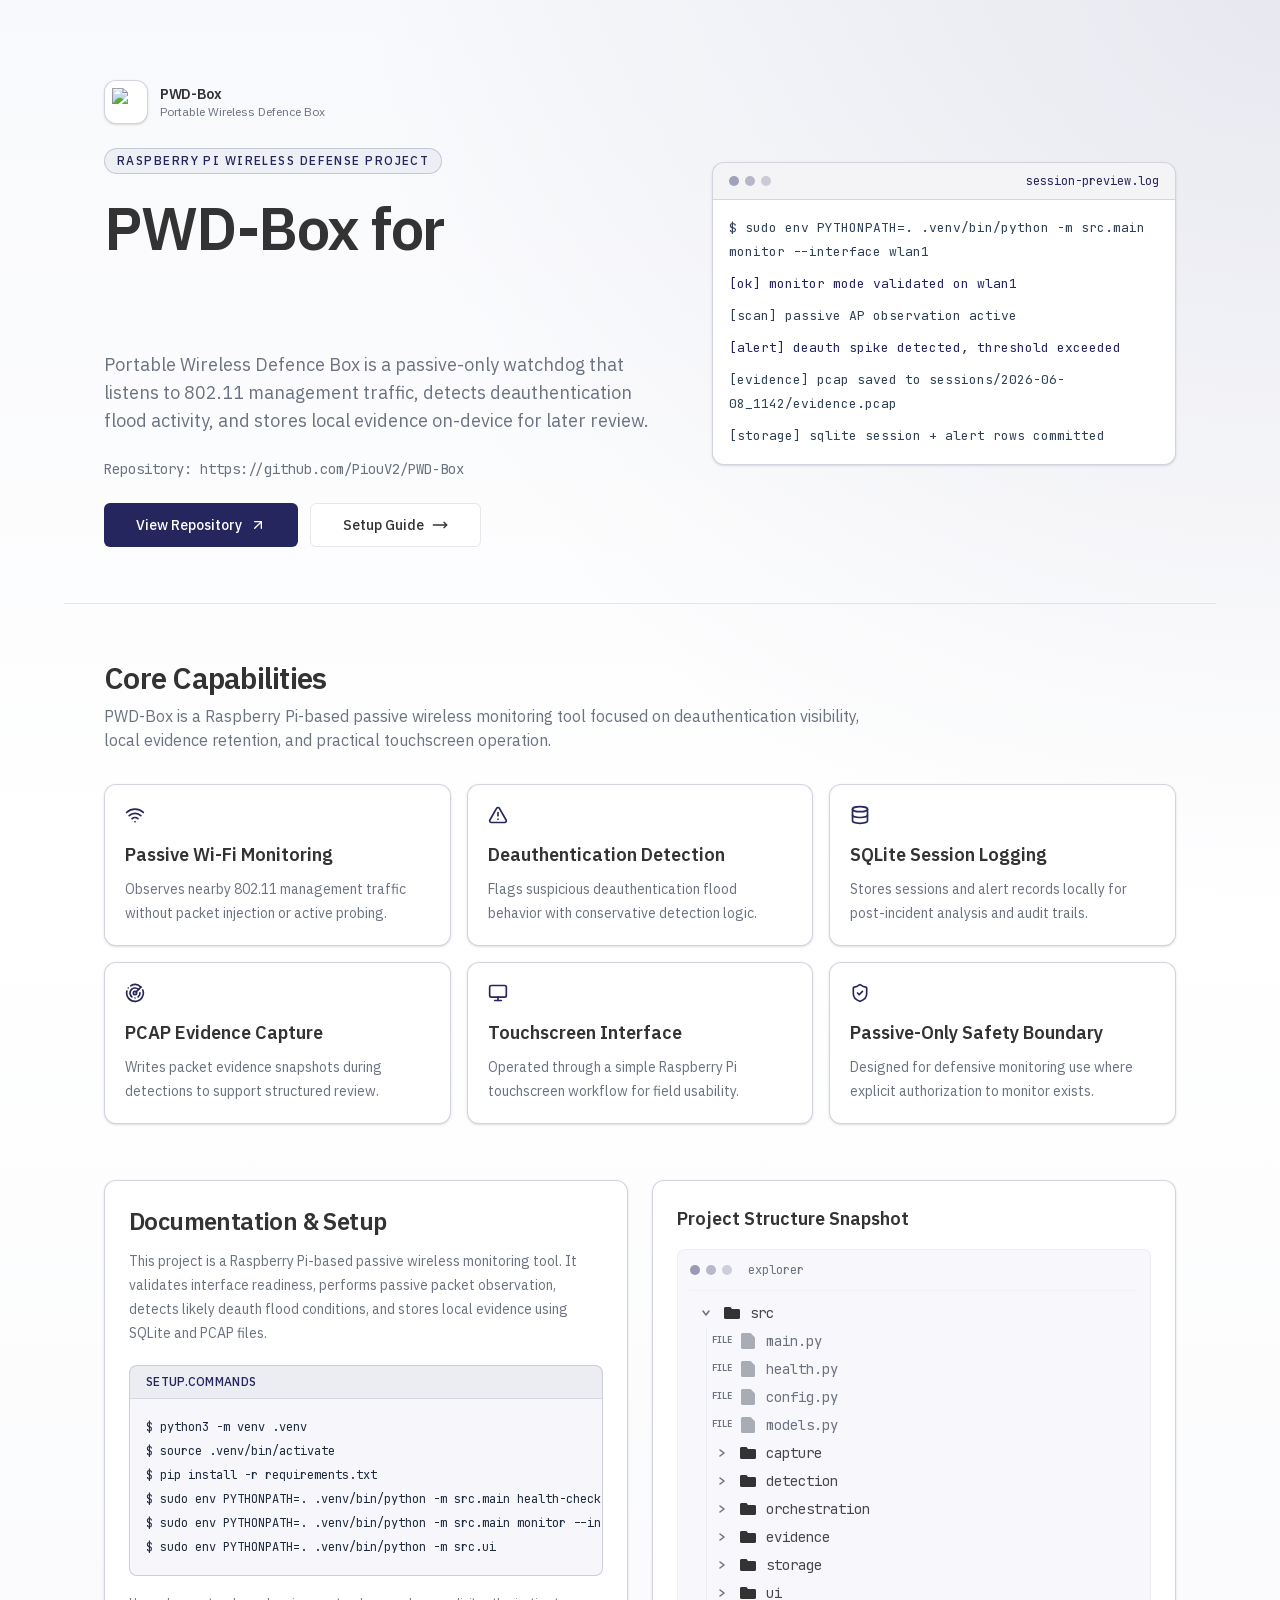
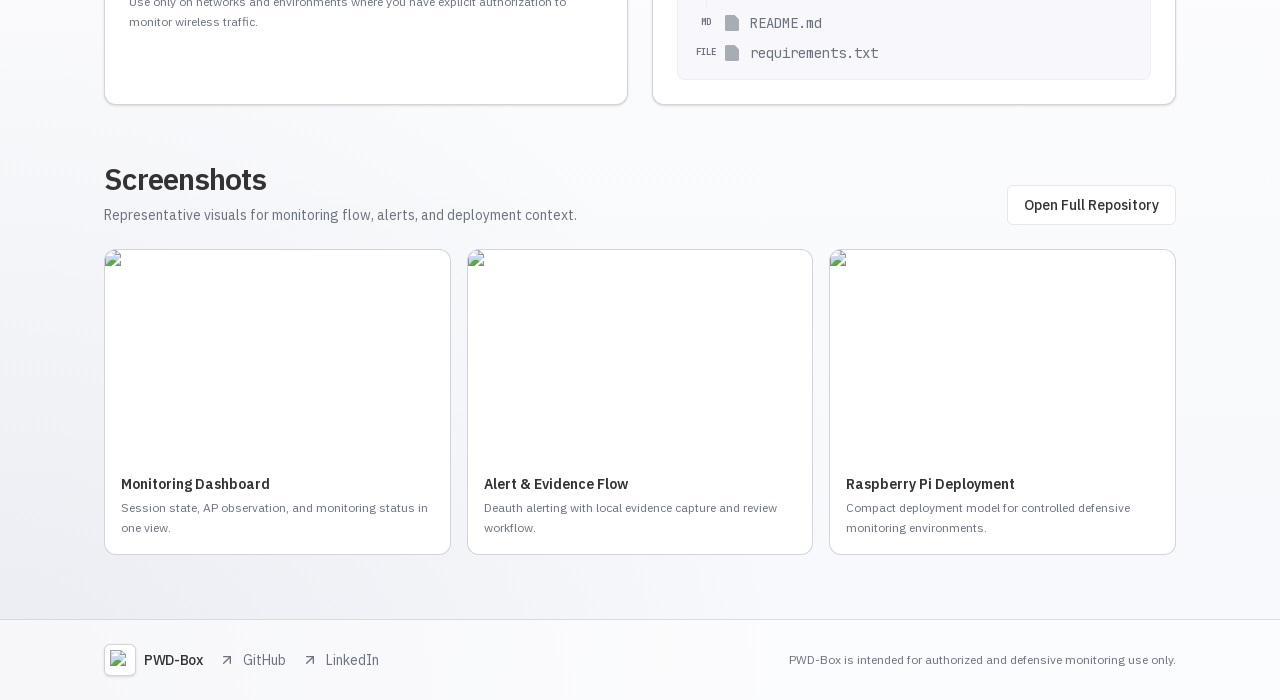
==== docs/index.html @ 075ee75e "Refactor code structure for improved readability and maintainability" ====
<!DOCTYPE html><html lang="en" class="ibm_plex_sans_51c13876-module__6sSfpW__variable jetbrains_mono_38865a85-module__uXxy6G__variable h-full antialiased"><head><meta charSet="utf-8"/><meta name="viewport" content="width=device-width, initial-scale=1"/><link rel="preload" href="./_next/static/media/03fc1b4a8d284b5e-s.p.0wiir8udbzjvx.woff2" as="font" crossorigin="" type="font/woff2"/><link rel="preload" href="./_next/static/media/70bc3e132a0a741e-s.p.3t6q91iet4nsy.woff2" as="font" crossorigin="" type="font/woff2"/><link rel="preload" as="image" href="../logo.png"/><link rel="stylesheet" href="./_next/static/chunks/18k0see__fd9i.css" data-precedence="next"/><link rel="preload" as="script" fetchPriority="low" href="./_next/static/chunks/1ku8sqddhqfcx.js"/><script src="./_next/static/chunks/321uxyaiiqhnz.js" async=""></script><script src="./_next/static/chunks/17ofzfylad34z.js" async=""></script><script src="./_next/static/chunks/turbopack-3axcmvhwvesy9.js" async=""></script><script src="./_next/static/chunks/40sayg2s1bjzi.js" async=""></script><script src="./_next/static/chunks/00ajj1e06o4d5.js" async=""></script><script src="./_next/static/chunks/21xs87twffvo-.js" async=""></script><meta name="next-size-adjust" content=""/><title>PWD-Box | Portable Wireless Defence Box</title><meta name="description" content="PWD-Box is a Raspberry Pi-based passive Wi-Fi monitoring project for deauthentication detection, local evidence capture, and defensive wireless visibility."/><link rel="shortcut icon" href="../logo.png"/><link rel="icon" href="../logo.png"/><link rel="apple-touch-icon" href="../logo.png"/><script src="./_next/static/chunks/0cz1d0mv5g_q7.js" noModule=""></script></head><body class="min-h-full flex flex-col"><div hidden=""><!--$--><!--/$--></div><div class="min-h-screen bg-app-gradient text-foreground"><main class="mx-auto max-w-6xl"><section class="w-full border-b border-primary/10 pb-14"><div class="mx-auto max-w-6xl px-6 pt-12 sm:px-8 lg:px-10 lg:pt-20"><div class="grid gap-10 lg:grid-cols-[1.1fr_0.9fr] lg:items-center"><div class="flex flex-col gap-6"><div class="flex items-center gap-3"><div class="flex h-11 w-11 items-center justify-center rounded-xl border border-primary/20 bg-white shadow-sm"><img alt="PWD-Box logo" width="28" height="28" decoding="async" data-nimg="1" style="color:transparent" src="../logo.png"/></div><div><p class="text-sm font-semibold tracking-tight text-foreground">PWD-Box</p><p class="text-xs text-muted-foreground">Portable Wireless Defence Box</p></div></div><p class="inline-flex w-fit rounded-full border border-primary/20 bg-primary/5 px-3 py-1 text-xs font-medium uppercase tracking-[0.12em] text-primary">Raspberry Pi Wireless Defense Project</p><h1 class="text-balance text-4xl font-semibold tracking-tight text-foreground md:text-6xl">PWD-Box for<span class="relative block h-[1.15em] overflow-hidden pt-1 text-primary"><span class="absolute inset-0" style="opacity:0;transform:translateY(100%)">passive<!-- --> monitoring</span><span class="absolute inset-0" style="opacity:0;transform:translateY(100%)">portable<!-- --> monitoring</span><span class="absolute inset-0" style="opacity:0;transform:translateY(100%)">evidence-led<!-- --> monitoring</span><span class="absolute inset-0" style="opacity:0;transform:translateY(100%)">touch-ready<!-- --> monitoring</span><span class="absolute inset-0" style="opacity:0;transform:translateY(100%)">defensive<!-- --> monitoring</span></span></h1><p class="max-w-2xl text-pretty text-base leading-7 text-muted-foreground md:text-lg">Portable Wireless Defence Box is a passive-only watchdog that listens to 802.11 management traffic, detects deauthentication flood activity, and stores local evidence on-device for later review.</p><p class="font-mono text-sm text-muted-foreground">Repository: <!-- -->https://github.com/PiouV2/PWD-Box</p><div class="flex flex-wrap gap-3"><a href="https://github.com/PiouV2/PWD-Box" target="_blank" rel="noreferrer noopener" class="inline-flex items-center justify-center whitespace-nowrap text-sm font-medium ring-offset-background transition-colors focus-visible:outline-none focus-visible:ring-2 focus-visible:ring-ring focus-visible:ring-offset-2 disabled:pointer-events-none disabled:opacity-50 bg-primary text-primary-foreground hover:bg-primary/90 h-11 rounded-md px-8 gap-2">View Repository <svg xmlns="http://www.w3.org/2000/svg" width="24" height="24" viewBox="0 0 24 24" fill="none" stroke="currentColor" stroke-width="2" stroke-linecap="round" stroke-linejoin="round" class="lucide lucide-arrow-up-right h-4 w-4" aria-hidden="true"><path d="M7 7h10v10"></path><path d="M7 17 17 7"></path></svg></a><a href="#docs-setup" class="inline-flex items-center justify-center whitespace-nowrap text-sm font-medium ring-offset-background transition-colors focus-visible:outline-none focus-visible:ring-2 focus-visible:ring-ring focus-visible:ring-offset-2 disabled:pointer-events-none disabled:opacity-50 border border-input bg-background hover:bg-accent hover:text-accent-foreground h-11 rounded-md px-8 gap-2">Setup Guide <svg xmlns="http://www.w3.org/2000/svg" width="24" height="24" viewBox="0 0 24 24" fill="none" stroke="currentColor" stroke-width="2" stroke-linecap="round" stroke-linejoin="round" class="lucide lucide-move-right h-4 w-4" aria-hidden="true"><path d="M18 8L22 12L18 16"></path><path d="M2 12H22"></path></svg></a></div></div><div class="overflow-hidden rounded-xl border border-primary/20 bg-card shadow-sm"><div class="flex items-center justify-between border-b border-primary/15 bg-primary/5 px-4 py-2.5"><div class="flex gap-1.5"><span class="h-2.5 w-2.5 rounded-full bg-primary/40"></span><span class="h-2.5 w-2.5 rounded-full bg-primary/30"></span><span class="h-2.5 w-2.5 rounded-full bg-primary/20"></span></div><p class="font-mono text-xs text-primary">session-preview.log</p></div><div class="space-y-2 p-4 font-mono text-[13px] leading-6 text-slate-700"><p>$ sudo env PYTHONPATH=. .venv/bin/python -m src.main monitor --interface wlan1</p><p class="text-primary">[ok] monitor mode validated on wlan1</p><p>[scan] passive AP observation active</p><p class="text-primary">[alert] deauth spike detected, threshold exceeded</p><p>[evidence] pcap saved to sessions/2026-06-08_1142/evidence.pcap</p><p>[storage] sqlite session + alert rows committed</p></div></div></div></div></section><section class="px-6 py-14 sm:px-8 lg:px-10"><div class="mb-8"><h2 class="text-2xl font-semibold tracking-tight md:text-3xl">Core Capabilities</h2><p class="mt-2 max-w-3xl text-muted-foreground">PWD-Box is a Raspberry Pi-based passive wireless monitoring tool focused on deauthentication visibility, local evidence retention, and practical touchscreen operation.</p></div><div class="grid gap-4 sm:grid-cols-2 lg:grid-cols-3"><article class="group rounded-xl border border-primary/20 bg-card p-5 shadow-sm transition-all hover:-translate-y-0.5 hover:border-primary/35"><svg xmlns="http://www.w3.org/2000/svg" width="24" height="24" viewBox="0 0 24 24" fill="none" stroke="currentColor" stroke-width="2" stroke-linecap="round" stroke-linejoin="round" class="lucide lucide-wifi h-5 w-5 text-primary" aria-hidden="true"><path d="M12 20h.01"></path><path d="M2 8.82a15 15 0 0 1 20 0"></path><path d="M5 12.859a10 10 0 0 1 14 0"></path><path d="M8.5 16.429a5 5 0 0 1 7 0"></path></svg><h3 class="mt-4 text-lg font-semibold text-card-foreground">Passive Wi-Fi Monitoring</h3><p class="mt-2 text-sm leading-6 text-muted-foreground">Observes nearby 802.11 management traffic without packet injection or active probing.</p></article><article class="group rounded-xl border border-primary/20 bg-card p-5 shadow-sm transition-all hover:-translate-y-0.5 hover:border-primary/35"><svg xmlns="http://www.w3.org/2000/svg" width="24" height="24" viewBox="0 0 24 24" fill="none" stroke="currentColor" stroke-width="2" stroke-linecap="round" stroke-linejoin="round" class="lucide lucide-triangle-alert h-5 w-5 text-primary" aria-hidden="true"><path d="m21.73 18-8-14a2 2 0 0 0-3.48 0l-8 14A2 2 0 0 0 4 21h16a2 2 0 0 0 1.73-3"></path><path d="M12 9v4"></path><path d="M12 17h.01"></path></svg><h3 class="mt-4 text-lg font-semibold text-card-foreground">Deauthentication Detection</h3><p class="mt-2 text-sm leading-6 text-muted-foreground">Flags suspicious deauthentication flood behavior with conservative detection logic.</p></article><article class="group rounded-xl border border-primary/20 bg-card p-5 shadow-sm transition-all hover:-translate-y-0.5 hover:border-primary/35"><svg xmlns="http://www.w3.org/2000/svg" width="24" height="24" viewBox="0 0 24 24" fill="none" stroke="currentColor" stroke-width="2" stroke-linecap="round" stroke-linejoin="round" class="lucide lucide-database h-5 w-5 text-primary" aria-hidden="true"><ellipse cx="12" cy="5" rx="9" ry="3"></ellipse><path d="M3 5V19A9 3 0 0 0 21 19V5"></path><path d="M3 12A9 3 0 0 0 21 12"></path></svg><h3 class="mt-4 text-lg font-semibold text-card-foreground">SQLite Session Logging</h3><p class="mt-2 text-sm leading-6 text-muted-foreground">Stores sessions and alert records locally for post-incident analysis and audit trails.</p></article><article class="group rounded-xl border border-primary/20 bg-card p-5 shadow-sm transition-all hover:-translate-y-0.5 hover:border-primary/35"><svg xmlns="http://www.w3.org/2000/svg" width="24" height="24" viewBox="0 0 24 24" fill="none" stroke="currentColor" stroke-width="2" stroke-linecap="round" stroke-linejoin="round" class="lucide lucide-radar h-5 w-5 text-primary" aria-hidden="true"><path d="M19.07 4.93A10 10 0 0 0 6.99 3.34"></path><path d="M4 6h.01"></path><path d="M2.29 9.62A10 10 0 1 0 21.31 8.35"></path><path d="M16.24 7.76A6 6 0 1 0 8.23 16.67"></path><path d="M12 18h.01"></path><path d="M17.99 11.66A6 6 0 0 1 15.77 16.67"></path><circle cx="12" cy="12" r="2"></circle><path d="m13.41 10.59 5.66-5.66"></path></svg><h3 class="mt-4 text-lg font-semibold text-card-foreground">PCAP Evidence Capture</h3><p class="mt-2 text-sm leading-6 text-muted-foreground">Writes packet evidence snapshots during detections to support structured review.</p></article><article class="group rounded-xl border border-primary/20 bg-card p-5 shadow-sm transition-all hover:-translate-y-0.5 hover:border-primary/35"><svg xmlns="http://www.w3.org/2000/svg" width="24" height="24" viewBox="0 0 24 24" fill="none" stroke="currentColor" stroke-width="2" stroke-linecap="round" stroke-linejoin="round" class="lucide lucide-monitor h-5 w-5 text-primary" aria-hidden="true"><rect width="20" height="14" x="2" y="3" rx="2"></rect><line x1="8" x2="16" y1="21" y2="21"></line><line x1="12" x2="12" y1="17" y2="21"></line></svg><h3 class="mt-4 text-lg font-semibold text-card-foreground">Touchscreen Interface</h3><p class="mt-2 text-sm leading-6 text-muted-foreground">Operated through a simple Raspberry Pi touchscreen workflow for field usability.</p></article><article class="group rounded-xl border border-primary/20 bg-card p-5 shadow-sm transition-all hover:-translate-y-0.5 hover:border-primary/35"><svg xmlns="http://www.w3.org/2000/svg" width="24" height="24" viewBox="0 0 24 24" fill="none" stroke="currentColor" stroke-width="2" stroke-linecap="round" stroke-linejoin="round" class="lucide lucide-shield-check h-5 w-5 text-primary" aria-hidden="true"><path d="M20 13c0 5-3.5 7.5-7.66 8.95a1 1 0 0 1-.67-.01C7.5 20.5 4 18 4 13V6a1 1 0 0 1 1-1c2 0 4.5-1.2 6.24-2.72a1.17 1.17 0 0 1 1.52 0C14.51 3.81 17 5 19 5a1 1 0 0 1 1 1z"></path><path d="m9 12 2 2 4-4"></path></svg><h3 class="mt-4 text-lg font-semibold text-card-foreground">Passive-Only Safety Boundary</h3><p class="mt-2 text-sm leading-6 text-muted-foreground">Designed for defensive monitoring use where explicit authorization to monitor exists.</p></article></div></section><section id="docs-setup" class="grid gap-6 px-6 pb-14 sm:px-8 lg:grid-cols-2 lg:px-10"><div class="rounded-xl border border-primary/20 bg-card p-6 shadow-sm"><h2 class="text-2xl font-semibold tracking-tight">Documentation &amp; Setup</h2><p class="mt-3 text-sm leading-6 text-muted-foreground">This project is a Raspberry Pi-based passive wireless monitoring tool. It validates interface readiness, performs passive packet observation, detects likely deauth flood conditions, and stores local evidence using SQLite and PCAP files.</p><div class="mt-5 overflow-hidden rounded-lg border border-primary/20 bg-[#f6f6fb]"><div class="border-b border-primary/10 bg-primary/5 px-4 py-2 text-xs font-medium uppercase tracking-wide text-primary">setup.commands</div><pre class="overflow-x-auto p-4 text-xs leading-6 text-slate-800"><code class="block font-mono">$ <!-- -->python3 -m venv .venv</code><code class="block font-mono">$ <!-- -->source .venv/bin/activate</code><code class="block font-mono">$ <!-- -->pip install -r requirements.txt</code><code class="block font-mono">$ <!-- -->sudo env PYTHONPATH=. .venv/bin/python -m src.main health-check --interface wlan1</code><code class="block font-mono">$ <!-- -->sudo env PYTHONPATH=. .venv/bin/python -m src.main monitor --interface wlan1</code><code class="block font-mono">$ <!-- -->sudo env PYTHONPATH=. .venv/bin/python -m src.ui</code></pre></div><p class="mt-4 text-xs leading-5 text-muted-foreground">Use only on networks and environments where you have explicit authorization to monitor wireless traffic.</p></div><div class="rounded-xl border border-primary/20 bg-card p-6 shadow-sm"><h3 class="mb-4 text-lg font-semibold">Project Structure Snapshot</h3><div class="rounded-lg border border-border/50 bg-file-tree-bg p-3 font-mono"><div class="mb-2 flex items-center gap-2 border-b border-border/40 pb-3"><div class="flex gap-1.5"><div class="h-2.5 w-2.5 rounded-full bg-primary/45"></div><div class="h-2.5 w-2.5 rounded-full bg-primary/30"></div><div class="h-2.5 w-2.5 rounded-full bg-primary/20"></div></div><span class="ml-2 text-xs text-muted-foreground">explorer</span></div><div class="space-y-0.5"><div class="select-none"><div class="group relative flex cursor-pointer items-center gap-2 rounded-md px-2 py-1 transition-all duration-200 ease-out" style="padding-left:8px"><div class="flex h-4 w-4 items-center justify-center transition-transform duration-200 ease-out rotate-90"><svg width="6" height="8" viewBox="0 0 6 8" fill="none" class="transition-colors duration-200 text-muted-foreground"><path d="M1 1L5 4L1 7" stroke="currentColor" stroke-width="1.5" stroke-linecap="round" stroke-linejoin="round"></path></svg></div><div class="flex h-5 w-5 items-center justify-center rounded transition-all duration-200 text-folder-icon/80"><svg width="16" height="14" viewBox="0 0 16 14" fill="currentColor"><path d="M1.5 1C0.671573 1 0 1.67157 0 2.5V11.5C0 12.3284 0.671573 13 1.5 13H14.5C15.3284 13 16 12.3284 16 11.5V4.5C16 3.67157 15.3284 3 14.5 3H8L6.5 1H1.5Z"></path></svg></div><span class="font-mono text-sm transition-colors duration-200 text-foreground/90">src</span><div class="absolute right-2 h-1.5 w-1.5 rounded-full bg-primary transition-all duration-200 scale-0 opacity-0"></div></div><div class="overflow-hidden transition-all duration-300 ease-out opacity-100" style="max-height:1000px"><div class="select-none"><div class="group relative flex cursor-pointer items-center gap-2 rounded-md px-2 py-1 transition-all duration-200 ease-out" style="padding-left:24px"><div class="absolute bottom-0 top-0 flex" style="left:16px"><div class="w-px transition-colors duration-200 bg-border/60"></div></div><div class="flex h-4 w-4 items-center justify-center transition-transform duration-200 ease-out"><span class="text-[9px] font-bold tracking-wide text-muted-foreground">FILE</span></div><div class="flex h-5 w-5 items-center justify-center rounded transition-all duration-200 text-muted-foreground opacity-70"><svg width="14" height="16" viewBox="0 0 14 16" fill="currentColor" opacity="0.8"><path d="M1.5 0C0.671573 0 0 0.671573 0 1.5V14.5C0 15.3284 0.671573 16 1.5 16H12.5C13.3284 16 14 15.3284 14 14.5V4.5L9.5 0H1.5Z"></path><path d="M9 0V4.5H14" fill="currentColor" fill-opacity="0.5"></path></svg></div><span class="font-mono text-sm transition-colors duration-200 text-muted-foreground">main.py</span><div class="absolute right-2 h-1.5 w-1.5 rounded-full bg-primary transition-all duration-200 scale-0 opacity-0"></div></div></div><div class="select-none"><div class="group relative flex cursor-pointer items-center gap-2 rounded-md px-2 py-1 transition-all duration-200 ease-out" style="padding-left:24px"><div class="absolute bottom-0 top-0 flex" style="left:16px"><div class="w-px transition-colors duration-200 bg-border/60"></div></div><div class="flex h-4 w-4 items-center justify-center transition-transform duration-200 ease-out"><span class="text-[9px] font-bold tracking-wide text-muted-foreground">FILE</span></div><div class="flex h-5 w-5 items-center justify-center rounded transition-all duration-200 text-muted-foreground opacity-70"><svg width="14" height="16" viewBox="0 0 14 16" fill="currentColor" opacity="0.8"><path d="M1.5 0C0.671573 0 0 0.671573 0 1.5V14.5C0 15.3284 0.671573 16 1.5 16H12.5C13.3284 16 14 15.3284 14 14.5V4.5L9.5 0H1.5Z"></path><path d="M9 0V4.5H14" fill="currentColor" fill-opacity="0.5"></path></svg></div><span class="font-mono text-sm transition-colors duration-200 text-muted-foreground">health.py</span><div class="absolute right-2 h-1.5 w-1.5 rounded-full bg-primary transition-all duration-200 scale-0 opacity-0"></div></div></div><div class="select-none"><div class="group relative flex cursor-pointer items-center gap-2 rounded-md px-2 py-1 transition-all duration-200 ease-out" style="padding-left:24px"><div class="absolute bottom-0 top-0 flex" style="left:16px"><div class="w-px transition-colors duration-200 bg-border/60"></div></div><div class="flex h-4 w-4 items-center justify-center transition-transform duration-200 ease-out"><span class="text-[9px] font-bold tracking-wide text-muted-foreground">FILE</span></div><div class="flex h-5 w-5 items-center justify-center rounded transition-all duration-200 text-muted-foreground opacity-70"><svg width="14" height="16" viewBox="0 0 14 16" fill="currentColor" opacity="0.8"><path d="M1.5 0C0.671573 0 0 0.671573 0 1.5V14.5C0 15.3284 0.671573 16 1.5 16H12.5C13.3284 16 14 15.3284 14 14.5V4.5L9.5 0H1.5Z"></path><path d="M9 0V4.5H14" fill="currentColor" fill-opacity="0.5"></path></svg></div><span class="font-mono text-sm transition-colors duration-200 text-muted-foreground">config.py</span><div class="absolute right-2 h-1.5 w-1.5 rounded-full bg-primary transition-all duration-200 scale-0 opacity-0"></div></div></div><div class="select-none"><div class="group relative flex cursor-pointer items-center gap-2 rounded-md px-2 py-1 transition-all duration-200 ease-out" style="padding-left:24px"><div class="absolute bottom-0 top-0 flex" style="left:16px"><div class="w-px transition-colors duration-200 bg-border/60"></div></div><div class="flex h-4 w-4 items-center justify-center transition-transform duration-200 ease-out"><span class="text-[9px] font-bold tracking-wide text-muted-foreground">FILE</span></div><div class="flex h-5 w-5 items-center justify-center rounded transition-all duration-200 text-muted-foreground opacity-70"><svg width="14" height="16" viewBox="0 0 14 16" fill="currentColor" opacity="0.8"><path d="M1.5 0C0.671573 0 0 0.671573 0 1.5V14.5C0 15.3284 0.671573 16 1.5 16H12.5C13.3284 16 14 15.3284 14 14.5V4.5L9.5 0H1.5Z"></path><path d="M9 0V4.5H14" fill="currentColor" fill-opacity="0.5"></path></svg></div><span class="font-mono text-sm transition-colors duration-200 text-muted-foreground">models.py</span><div class="absolute right-2 h-1.5 w-1.5 rounded-full bg-primary transition-all duration-200 scale-0 opacity-0"></div></div></div><div class="select-none"><div class="group relative flex cursor-pointer items-center gap-2 rounded-md px-2 py-1 transition-all duration-200 ease-out" style="padding-left:24px"><div class="absolute bottom-0 top-0 flex" style="left:16px"><div class="w-px transition-colors duration-200 bg-border/60"></div></div><div class="flex h-4 w-4 items-center justify-center transition-transform duration-200 ease-out"><svg width="6" height="8" viewBox="0 0 6 8" fill="none" class="transition-colors duration-200 text-muted-foreground"><path d="M1 1L5 4L1 7" stroke="currentColor" stroke-width="1.5" stroke-linecap="round" stroke-linejoin="round"></path></svg></div><div class="flex h-5 w-5 items-center justify-center rounded transition-all duration-200 text-folder-icon/80"><svg width="16" height="14" viewBox="0 0 16 14" fill="currentColor"><path d="M1.5 1C0.671573 1 0 1.67157 0 2.5V11.5C0 12.3284 0.671573 13 1.5 13H14.5C15.3284 13 16 12.3284 16 11.5V4.5C16 3.67157 15.3284 3 14.5 3H8L6.5 1H1.5Z"></path></svg></div><span class="font-mono text-sm transition-colors duration-200 text-foreground/90">capture</span><div class="absolute right-2 h-1.5 w-1.5 rounded-full bg-primary transition-all duration-200 scale-0 opacity-0"></div></div><div class="overflow-hidden transition-all duration-300 ease-out h-0 opacity-0" style="max-height:0px"><div class="select-none"><div class="group relative flex cursor-pointer items-center gap-2 rounded-md px-2 py-1 transition-all duration-200 ease-out" style="padding-left:40px"><div class="absolute bottom-0 top-0 flex" style="left:32px"><div class="w-px transition-colors duration-200 bg-border/60"></div></div><div class="flex h-4 w-4 items-center justify-center transition-transform duration-200 ease-out"><span class="text-[9px] font-bold tracking-wide text-muted-foreground">FILE</span></div><div class="flex h-5 w-5 items-center justify-center rounded transition-all duration-200 text-muted-foreground opacity-70"><svg width="14" height="16" viewBox="0 0 14 16" fill="currentColor" opacity="0.8"><path d="M1.5 0C0.671573 0 0 0.671573 0 1.5V14.5C0 15.3284 0.671573 16 1.5 16H12.5C13.3284 16 14 15.3284 14 14.5V4.5L9.5 0H1.5Z"></path><path d="M9 0V4.5H14" fill="currentColor" fill-opacity="0.5"></path></svg></div><span class="font-mono text-sm transition-colors duration-200 text-muted-foreground">wifi_sniffer.py</span><div class="absolute right-2 h-1.5 w-1.5 rounded-full bg-primary transition-all duration-200 scale-0 opacity-0"></div></div></div><div class="select-none"><div class="group relative flex cursor-pointer items-center gap-2 rounded-md px-2 py-1 transition-all duration-200 ease-out" style="padding-left:40px"><div class="absolute bottom-0 top-0 flex" style="left:32px"><div class="w-px transition-colors duration-200 bg-border/60"></div></div><div class="flex h-4 w-4 items-center justify-center transition-transform duration-200 ease-out"><span class="text-[9px] font-bold tracking-wide text-muted-foreground">FILE</span></div><div class="flex h-5 w-5 items-center justify-center rounded transition-all duration-200 text-muted-foreground opacity-70"><svg width="14" height="16" viewBox="0 0 14 16" fill="currentColor" opacity="0.8"><path d="M1.5 0C0.671573 0 0 0.671573 0 1.5V14.5C0 15.3284 0.671573 16 1.5 16H12.5C13.3284 16 14 15.3284 14 14.5V4.5L9.5 0H1.5Z"></path><path d="M9 0V4.5H14" fill="currentColor" fill-opacity="0.5"></path></svg></div><span class="font-mono text-sm transition-colors duration-200 text-muted-foreground">packet_parser.py</span><div class="absolute right-2 h-1.5 w-1.5 rounded-full bg-primary transition-all duration-200 scale-0 opacity-0"></div></div></div></div></div><div class="select-none"><div class="group relative flex cursor-pointer items-center gap-2 rounded-md px-2 py-1 transition-all duration-200 ease-out" style="padding-left:24px"><div class="absolute bottom-0 top-0 flex" style="left:16px"><div class="w-px transition-colors duration-200 bg-border/60"></div></div><div class="flex h-4 w-4 items-center justify-center transition-transform duration-200 ease-out"><svg width="6" height="8" viewBox="0 0 6 8" fill="none" class="transition-colors duration-200 text-muted-foreground"><path d="M1 1L5 4L1 7" stroke="currentColor" stroke-width="1.5" stroke-linecap="round" stroke-linejoin="round"></path></svg></div><div class="flex h-5 w-5 items-center justify-center rounded transition-all duration-200 text-folder-icon/80"><svg width="16" height="14" viewBox="0 0 16 14" fill="currentColor"><path d="M1.5 1C0.671573 1 0 1.67157 0 2.5V11.5C0 12.3284 0.671573 13 1.5 13H14.5C15.3284 13 16 12.3284 16 11.5V4.5C16 3.67157 15.3284 3 14.5 3H8L6.5 1H1.5Z"></path></svg></div><span class="font-mono text-sm transition-colors duration-200 text-foreground/90">detection</span><div class="absolute right-2 h-1.5 w-1.5 rounded-full bg-primary transition-all duration-200 scale-0 opacity-0"></div></div><div class="overflow-hidden transition-all duration-300 ease-out h-0 opacity-0" style="max-height:0px"><div class="select-none"><div class="group relative flex cursor-pointer items-center gap-2 rounded-md px-2 py-1 transition-all duration-200 ease-out" style="padding-left:40px"><div class="absolute bottom-0 top-0 flex" style="left:32px"><div class="w-px transition-colors duration-200 bg-border/60"></div></div><div class="flex h-4 w-4 items-center justify-center transition-transform duration-200 ease-out"><span class="text-[9px] font-bold tracking-wide text-muted-foreground">FILE</span></div><div class="flex h-5 w-5 items-center justify-center rounded transition-all duration-200 text-muted-foreground opacity-70"><svg width="14" height="16" viewBox="0 0 14 16" fill="currentColor" opacity="0.8"><path d="M1.5 0C0.671573 0 0 0.671573 0 1.5V14.5C0 15.3284 0.671573 16 1.5 16H12.5C13.3284 16 14 15.3284 14 14.5V4.5L9.5 0H1.5Z"></path><path d="M9 0V4.5H14" fill="currentColor" fill-opacity="0.5"></path></svg></div><span class="font-mono text-sm transition-colors duration-200 text-muted-foreground">deauth_detector.py</span><div class="absolute right-2 h-1.5 w-1.5 rounded-full bg-primary transition-all duration-200 scale-0 opacity-0"></div></div></div></div></div><div class="select-none"><div class="group relative flex cursor-pointer items-center gap-2 rounded-md px-2 py-1 transition-all duration-200 ease-out" style="padding-left:24px"><div class="absolute bottom-0 top-0 flex" style="left:16px"><div class="w-px transition-colors duration-200 bg-border/60"></div></div><div class="flex h-4 w-4 items-center justify-center transition-transform duration-200 ease-out"><svg width="6" height="8" viewBox="0 0 6 8" fill="none" class="transition-colors duration-200 text-muted-foreground"><path d="M1 1L5 4L1 7" stroke="currentColor" stroke-width="1.5" stroke-linecap="round" stroke-linejoin="round"></path></svg></div><div class="flex h-5 w-5 items-center justify-center rounded transition-all duration-200 text-folder-icon/80"><svg width="16" height="14" viewBox="0 0 16 14" fill="currentColor"><path d="M1.5 1C0.671573 1 0 1.67157 0 2.5V11.5C0 12.3284 0.671573 13 1.5 13H14.5C15.3284 13 16 12.3284 16 11.5V4.5C16 3.67157 15.3284 3 14.5 3H8L6.5 1H1.5Z"></path></svg></div><span class="font-mono text-sm transition-colors duration-200 text-foreground/90">orchestration</span><div class="absolute right-2 h-1.5 w-1.5 rounded-full bg-primary transition-all duration-200 scale-0 opacity-0"></div></div><div class="overflow-hidden transition-all duration-300 ease-out h-0 opacity-0" style="max-height:0px"><div class="select-none"><div class="group relative flex cursor-pointer items-center gap-2 rounded-md px-2 py-1 transition-all duration-200 ease-out" style="padding-left:40px"><div class="absolute bottom-0 top-0 flex" style="left:32px"><div class="w-px transition-colors duration-200 bg-border/60"></div></div><div class="flex h-4 w-4 items-center justify-center transition-transform duration-200 ease-out"><span class="text-[9px] font-bold tracking-wide text-muted-foreground">FILE</span></div><div class="flex h-5 w-5 items-center justify-center rounded transition-all duration-200 text-muted-foreground opacity-70"><svg width="14" height="16" viewBox="0 0 14 16" fill="currentColor" opacity="0.8"><path d="M1.5 0C0.671573 0 0 0.671573 0 1.5V14.5C0 15.3284 0.671573 16 1.5 16H12.5C13.3284 16 14 15.3284 14 14.5V4.5L9.5 0H1.5Z"></path><path d="M9 0V4.5H14" fill="currentColor" fill-opacity="0.5"></path></svg></div><span class="font-mono text-sm transition-colors duration-200 text-muted-foreground">session_manager.py</span><div class="absolute right-2 h-1.5 w-1.5 rounded-full bg-primary transition-all duration-200 scale-0 opacity-0"></div></div></div></div></div><div class="select-none"><div class="group relative flex cursor-pointer items-center gap-2 rounded-md px-2 py-1 transition-all duration-200 ease-out" style="padding-left:24px"><div class="absolute bottom-0 top-0 flex" style="left:16px"><div class="w-px transition-colors duration-200 bg-border/60"></div></div><div class="flex h-4 w-4 items-center justify-center transition-transform duration-200 ease-out"><svg width="6" height="8" viewBox="0 0 6 8" fill="none" class="transition-colors duration-200 text-muted-foreground"><path d="M1 1L5 4L1 7" stroke="currentColor" stroke-width="1.5" stroke-linecap="round" stroke-linejoin="round"></path></svg></div><div class="flex h-5 w-5 items-center justify-center rounded transition-all duration-200 text-folder-icon/80"><svg width="16" height="14" viewBox="0 0 16 14" fill="currentColor"><path d="M1.5 1C0.671573 1 0 1.67157 0 2.5V11.5C0 12.3284 0.671573 13 1.5 13H14.5C15.3284 13 16 12.3284 16 11.5V4.5C16 3.67157 15.3284 3 14.5 3H8L6.5 1H1.5Z"></path></svg></div><span class="font-mono text-sm transition-colors duration-200 text-foreground/90">evidence</span><div class="absolute right-2 h-1.5 w-1.5 rounded-full bg-primary transition-all duration-200 scale-0 opacity-0"></div></div><div class="overflow-hidden transition-all duration-300 ease-out h-0 opacity-0" style="max-height:0px"><div class="select-none"><div class="group relative flex cursor-pointer items-center gap-2 rounded-md px-2 py-1 transition-all duration-200 ease-out" style="padding-left:40px"><div class="absolute bottom-0 top-0 flex" style="left:32px"><div class="w-px transition-colors duration-200 bg-border/60"></div></div><div class="flex h-4 w-4 items-center justify-center transition-transform duration-200 ease-out"><span class="text-[9px] font-bold tracking-wide text-muted-foreground">FILE</span></div><div class="flex h-5 w-5 items-center justify-center rounded transition-all duration-200 text-muted-foreground opacity-70"><svg width="14" height="16" viewBox="0 0 14 16" fill="currentColor" opacity="0.8"><path d="M1.5 0C0.671573 0 0 0.671573 0 1.5V14.5C0 15.3284 0.671573 16 1.5 16H12.5C13.3284 16 14 15.3284 14 14.5V4.5L9.5 0H1.5Z"></path><path d="M9 0V4.5H14" fill="currentColor" fill-opacity="0.5"></path></svg></div><span class="font-mono text-sm transition-colors duration-200 text-muted-foreground">pcap.py</span><div class="absolute right-2 h-1.5 w-1.5 rounded-full bg-primary transition-all duration-200 scale-0 opacity-0"></div></div></div></div></div><div class="select-none"><div class="group relative flex cursor-pointer items-center gap-2 rounded-md px-2 py-1 transition-all duration-200 ease-out" style="padding-left:24px"><div class="absolute bottom-0 top-0 flex" style="left:16px"><div class="w-px transition-colors duration-200 bg-border/60"></div></div><div class="flex h-4 w-4 items-center justify-center transition-transform duration-200 ease-out"><svg width="6" height="8" viewBox="0 0 6 8" fill="none" class="transition-colors duration-200 text-muted-foreground"><path d="M1 1L5 4L1 7" stroke="currentColor" stroke-width="1.5" stroke-linecap="round" stroke-linejoin="round"></path></svg></div><div class="flex h-5 w-5 items-center justify-center rounded transition-all duration-200 text-folder-icon/80"><svg width="16" height="14" viewBox="0 0 16 14" fill="currentColor"><path d="M1.5 1C0.671573 1 0 1.67157 0 2.5V11.5C0 12.3284 0.671573 13 1.5 13H14.5C15.3284 13 16 12.3284 16 11.5V4.5C16 3.67157 15.3284 3 14.5 3H8L6.5 1H1.5Z"></path></svg></div><span class="font-mono text-sm transition-colors duration-200 text-foreground/90">storage</span><div class="absolute right-2 h-1.5 w-1.5 rounded-full bg-primary transition-all duration-200 scale-0 opacity-0"></div></div><div class="overflow-hidden transition-all duration-300 ease-out h-0 opacity-0" style="max-height:0px"><div class="select-none"><div class="group relative flex cursor-pointer items-center gap-2 rounded-md px-2 py-1 transition-all duration-200 ease-out" style="padding-left:40px"><div class="absolute bottom-0 top-0 flex" style="left:32px"><div class="w-px transition-colors duration-200 bg-border/60"></div></div><div class="flex h-4 w-4 items-center justify-center transition-transform duration-200 ease-out"><span class="text-[9px] font-bold tracking-wide text-muted-foreground">FILE</span></div><div class="flex h-5 w-5 items-center justify-center rounded transition-all duration-200 text-muted-foreground opacity-70"><svg width="14" height="16" viewBox="0 0 14 16" fill="currentColor" opacity="0.8"><path d="M1.5 0C0.671573 0 0 0.671573 0 1.5V14.5C0 15.3284 0.671573 16 1.5 16H12.5C13.3284 16 14 15.3284 14 14.5V4.5L9.5 0H1.5Z"></path><path d="M9 0V4.5H14" fill="currentColor" fill-opacity="0.5"></path></svg></div><span class="font-mono text-sm transition-colors duration-200 text-muted-foreground">db.py</span><div class="absolute right-2 h-1.5 w-1.5 rounded-full bg-primary transition-all duration-200 scale-0 opacity-0"></div></div></div></div></div><div class="select-none"><div class="group relative flex cursor-pointer items-center gap-2 rounded-md px-2 py-1 transition-all duration-200 ease-out" style="padding-left:24px"><div class="absolute bottom-0 top-0 flex" style="left:16px"><div class="w-px transition-colors duration-200 bg-border/60"></div></div><div class="flex h-4 w-4 items-center justify-center transition-transform duration-200 ease-out"><svg width="6" height="8" viewBox="0 0 6 8" fill="none" class="transition-colors duration-200 text-muted-foreground"><path d="M1 1L5 4L1 7" stroke="currentColor" stroke-width="1.5" stroke-linecap="round" stroke-linejoin="round"></path></svg></div><div class="flex h-5 w-5 items-center justify-center rounded transition-all duration-200 text-folder-icon/80"><svg width="16" height="14" viewBox="0 0 16 14" fill="currentColor"><path d="M1.5 1C0.671573 1 0 1.67157 0 2.5V11.5C0 12.3284 0.671573 13 1.5 13H14.5C15.3284 13 16 12.3284 16 11.5V4.5C16 3.67157 15.3284 3 14.5 3H8L6.5 1H1.5Z"></path></svg></div><span class="font-mono text-sm transition-colors duration-200 text-foreground/90">ui</span><div class="absolute right-2 h-1.5 w-1.5 rounded-full bg-primary transition-all duration-200 scale-0 opacity-0"></div></div><div class="overflow-hidden transition-all duration-300 ease-out h-0 opacity-0" style="max-height:0px"><div class="select-none"><div class="group relative flex cursor-pointer items-center gap-2 rounded-md px-2 py-1 transition-all duration-200 ease-out" style="padding-left:40px"><div class="absolute bottom-0 top-0 flex" style="left:32px"><div class="w-px transition-colors duration-200 bg-border/60"></div></div><div class="flex h-4 w-4 items-center justify-center transition-transform duration-200 ease-out"><span class="text-[9px] font-bold tracking-wide text-muted-foreground">FILE</span></div><div class="flex h-5 w-5 items-center justify-center rounded transition-all duration-200 text-muted-foreground opacity-70"><svg width="14" height="16" viewBox="0 0 14 16" fill="currentColor" opacity="0.8"><path d="M1.5 0C0.671573 0 0 0.671573 0 1.5V14.5C0 15.3284 0.671573 16 1.5 16H12.5C13.3284 16 14 15.3284 14 14.5V4.5L9.5 0H1.5Z"></path><path d="M9 0V4.5H14" fill="currentColor" fill-opacity="0.5"></path></svg></div><span class="font-mono text-sm transition-colors duration-200 text-muted-foreground">app.py</span><div class="absolute right-2 h-1.5 w-1.5 rounded-full bg-primary transition-all duration-200 scale-0 opacity-0"></div></div></div><div class="select-none"><div class="group relative flex cursor-pointer items-center gap-2 rounded-md px-2 py-1 transition-all duration-200 ease-out" style="padding-left:40px"><div class="absolute bottom-0 top-0 flex" style="left:32px"><div class="w-px transition-colors duration-200 bg-border/60"></div></div><div class="flex h-4 w-4 items-center justify-center transition-transform duration-200 ease-out"><span class="text-[9px] font-bold tracking-wide text-muted-foreground">FILE</span></div><div class="flex h-5 w-5 items-center justify-center rounded transition-all duration-200 text-muted-foreground opacity-70"><svg width="14" height="16" viewBox="0 0 14 16" fill="currentColor" opacity="0.8"><path d="M1.5 0C0.671573 0 0 0.671573 0 1.5V14.5C0 15.3284 0.671573 16 1.5 16H12.5C13.3284 16 14 15.3284 14 14.5V4.5L9.5 0H1.5Z"></path><path d="M9 0V4.5H14" fill="currentColor" fill-opacity="0.5"></path></svg></div><span class="font-mono text-sm transition-colors duration-200 text-muted-foreground">controller.py</span><div class="absolute right-2 h-1.5 w-1.5 rounded-full bg-primary transition-all duration-200 scale-0 opacity-0"></div></div></div><div class="select-none"><div class="group relative flex cursor-pointer items-center gap-2 rounded-md px-2 py-1 transition-all duration-200 ease-out" style="padding-left:40px"><div class="absolute bottom-0 top-0 flex" style="left:32px"><div class="w-px transition-colors duration-200 bg-border/60"></div></div><div class="flex h-4 w-4 items-center justify-center transition-transform duration-200 ease-out"><svg width="6" height="8" viewBox="0 0 6 8" fill="none" class="transition-colors duration-200 text-muted-foreground"><path d="M1 1L5 4L1 7" stroke="currentColor" stroke-width="1.5" stroke-linecap="round" stroke-linejoin="round"></path></svg></div><div class="flex h-5 w-5 items-center justify-center rounded transition-all duration-200 text-folder-icon/80"><svg width="16" height="14" viewBox="0 0 16 14" fill="currentColor"><path d="M1.5 1C0.671573 1 0 1.67157 0 2.5V11.5C0 12.3284 0.671573 13 1.5 13H14.5C15.3284 13 16 12.3284 16 11.5V4.5C16 3.67157 15.3284 3 14.5 3H8L6.5 1H1.5Z"></path></svg></div><span class="font-mono text-sm transition-colors duration-200 text-foreground/90">screens/</span><div class="absolute right-2 h-1.5 w-1.5 rounded-full bg-primary transition-all duration-200 scale-0 opacity-0"></div></div><div class="overflow-hidden transition-all duration-300 ease-out h-0 opacity-0" style="max-height:0px"><div class="select-none"><div class="group relative flex cursor-pointer items-center gap-2 rounded-md px-2 py-1 transition-all duration-200 ease-out" style="padding-left:56px"><div class="absolute bottom-0 top-0 flex" style="left:48px"><div class="w-px transition-colors duration-200 bg-border/60"></div></div><div class="flex h-4 w-4 items-center justify-center transition-transform duration-200 ease-out"><span class="text-[9px] font-bold tracking-wide text-muted-foreground">FILE</span></div><div class="flex h-5 w-5 items-center justify-center rounded transition-all duration-200 text-muted-foreground opacity-70"><svg width="14" height="16" viewBox="0 0 14 16" fill="currentColor" opacity="0.8"><path d="M1.5 0C0.671573 0 0 0.671573 0 1.5V14.5C0 15.3284 0.671573 16 1.5 16H12.5C13.3284 16 14 15.3284 14 14.5V4.5L9.5 0H1.5Z"></path><path d="M9 0V4.5H14" fill="currentColor" fill-opacity="0.5"></path></svg></div><span class="font-mono text-sm transition-colors duration-200 text-muted-foreground">alerts.py</span><div class="absolute right-2 h-1.5 w-1.5 rounded-full bg-primary transition-all duration-200 scale-0 opacity-0"></div></div></div><div class="select-none"><div class="group relative flex cursor-pointer items-center gap-2 rounded-md px-2 py-1 transition-all duration-200 ease-out" style="padding-left:56px"><div class="absolute bottom-0 top-0 flex" style="left:48px"><div class="w-px transition-colors duration-200 bg-border/60"></div></div><div class="flex h-4 w-4 items-center justify-center transition-transform duration-200 ease-out"><span class="text-[9px] font-bold tracking-wide text-muted-foreground">FILE</span></div><div class="flex h-5 w-5 items-center justify-center rounded transition-all duration-200 text-muted-foreground opacity-70"><svg width="14" height="16" viewBox="0 0 14 16" fill="currentColor" opacity="0.8"><path d="M1.5 0C0.671573 0 0 0.671573 0 1.5V14.5C0 15.3284 0.671573 16 1.5 16H12.5C13.3284 16 14 15.3284 14 14.5V4.5L9.5 0H1.5Z"></path><path d="M9 0V4.5H14" fill="currentColor" fill-opacity="0.5"></path></svg></div><span class="font-mono text-sm transition-colors duration-200 text-muted-foreground">dashboard.py</span><div class="absolute right-2 h-1.5 w-1.5 rounded-full bg-primary transition-all duration-200 scale-0 opacity-0"></div></div></div><div class="select-none"><div class="group relative flex cursor-pointer items-center gap-2 rounded-md px-2 py-1 transition-all duration-200 ease-out" style="padding-left:56px"><div class="absolute bottom-0 top-0 flex" style="left:48px"><div class="w-px transition-colors duration-200 bg-border/60"></div></div><div class="flex h-4 w-4 items-center justify-center transition-transform duration-200 ease-out"><span class="text-[9px] font-bold tracking-wide text-muted-foreground">FILE</span></div><div class="flex h-5 w-5 items-center justify-center rounded transition-all duration-200 text-muted-foreground opacity-70"><svg width="14" height="16" viewBox="0 0 14 16" fill="currentColor" opacity="0.8"><path d="M1.5 0C0.671573 0 0 0.671573 0 1.5V14.5C0 15.3284 0.671573 16 1.5 16H12.5C13.3284 16 14 15.3284 14 14.5V4.5L9.5 0H1.5Z"></path><path d="M9 0V4.5H14" fill="currentColor" fill-opacity="0.5"></path></svg></div><span class="font-mono text-sm transition-colors duration-200 text-muted-foreground">diagnostics.py</span><div class="absolute right-2 h-1.5 w-1.5 rounded-full bg-primary transition-all duration-200 scale-0 opacity-0"></div></div></div><div class="select-none"><div class="group relative flex cursor-pointer items-center gap-2 rounded-md px-2 py-1 transition-all duration-200 ease-out" style="padding-left:56px"><div class="absolute bottom-0 top-0 flex" style="left:48px"><div class="w-px transition-colors duration-200 bg-border/60"></div></div><div class="flex h-4 w-4 items-center justify-center transition-transform duration-200 ease-out"><span class="text-[9px] font-bold tracking-wide text-muted-foreground">FILE</span></div><div class="flex h-5 w-5 items-center justify-center rounded transition-all duration-200 text-muted-foreground opacity-70"><svg width="14" height="16" viewBox="0 0 14 16" fill="currentColor" opacity="0.8"><path d="M1.5 0C0.671573 0 0 0.671573 0 1.5V14.5C0 15.3284 0.671573 16 1.5 16H12.5C13.3284 16 14 15.3284 14 14.5V4.5L9.5 0H1.5Z"></path><path d="M9 0V4.5H14" fill="currentColor" fill-opacity="0.5"></path></svg></div><span class="font-mono text-sm transition-colors duration-200 text-muted-foreground">networks.py</span><div class="absolute right-2 h-1.5 w-1.5 rounded-full bg-primary transition-all duration-200 scale-0 opacity-0"></div></div></div><div class="select-none"><div class="group relative flex cursor-pointer items-center gap-2 rounded-md px-2 py-1 transition-all duration-200 ease-out" style="padding-left:56px"><div class="absolute bottom-0 top-0 flex" style="left:48px"><div class="w-px transition-colors duration-200 bg-border/60"></div></div><div class="flex h-4 w-4 items-center justify-center transition-transform duration-200 ease-out"><span class="text-[9px] font-bold tracking-wide text-muted-foreground">FILE</span></div><div class="flex h-5 w-5 items-center justify-center rounded transition-all duration-200 text-muted-foreground opacity-70"><svg width="14" height="16" viewBox="0 0 14 16" fill="currentColor" opacity="0.8"><path d="M1.5 0C0.671573 0 0 0.671573 0 1.5V14.5C0 15.3284 0.671573 16 1.5 16H12.5C13.3284 16 14 15.3284 14 14.5V4.5L9.5 0H1.5Z"></path><path d="M9 0V4.5H14" fill="currentColor" fill-opacity="0.5"></path></svg></div><span class="font-mono text-sm transition-colors duration-200 text-muted-foreground">pcap_settings.py</span><div class="absolute right-2 h-1.5 w-1.5 rounded-full bg-primary transition-all duration-200 scale-0 opacity-0"></div></div></div><div class="select-none"><div class="group relative flex cursor-pointer items-center gap-2 rounded-md px-2 py-1 transition-all duration-200 ease-out" style="padding-left:56px"><div class="absolute bottom-0 top-0 flex" style="left:48px"><div class="w-px transition-colors duration-200 bg-border/60"></div></div><div class="flex h-4 w-4 items-center justify-center transition-transform duration-200 ease-out"><span class="text-[9px] font-bold tracking-wide text-muted-foreground">FILE</span></div><div class="flex h-5 w-5 items-center justify-center rounded transition-all duration-200 text-muted-foreground opacity-70"><svg width="14" height="16" viewBox="0 0 14 16" fill="currentColor" opacity="0.8"><path d="M1.5 0C0.671573 0 0 0.671573 0 1.5V14.5C0 15.3284 0.671573 16 1.5 16H12.5C13.3284 16 14 15.3284 14 14.5V4.5L9.5 0H1.5Z"></path><path d="M9 0V4.5H14" fill="currentColor" fill-opacity="0.5"></path></svg></div><span class="font-mono text-sm transition-colors duration-200 text-muted-foreground">settings.py</span><div class="absolute right-2 h-1.5 w-1.5 rounded-full bg-primary transition-all duration-200 scale-0 opacity-0"></div></div></div><div class="select-none"><div class="group relative flex cursor-pointer items-center gap-2 rounded-md px-2 py-1 transition-all duration-200 ease-out" style="padding-left:56px"><div class="absolute bottom-0 top-0 flex" style="left:48px"><div class="w-px transition-colors duration-200 bg-border/60"></div></div><div class="flex h-4 w-4 items-center justify-center transition-transform duration-200 ease-out"><span class="text-[9px] font-bold tracking-wide text-muted-foreground">FILE</span></div><div class="flex h-5 w-5 items-center justify-center rounded transition-all duration-200 text-muted-foreground opacity-70"><svg width="14" height="16" viewBox="0 0 14 16" fill="currentColor" opacity="0.8"><path d="M1.5 0C0.671573 0 0 0.671573 0 1.5V14.5C0 15.3284 0.671573 16 1.5 16H12.5C13.3284 16 14 15.3284 14 14.5V4.5L9.5 0H1.5Z"></path><path d="M9 0V4.5H14" fill="currentColor" fill-opacity="0.5"></path></svg></div><span class="font-mono text-sm transition-colors duration-200 text-muted-foreground">settings_evidence.py</span><div class="absolute right-2 h-1.5 w-1.5 rounded-full bg-primary transition-all duration-200 scale-0 opacity-0"></div></div></div><div class="select-none"><div class="group relative flex cursor-pointer items-center gap-2 rounded-md px-2 py-1 transition-all duration-200 ease-out" style="padding-left:56px"><div class="absolute bottom-0 top-0 flex" style="left:48px"><div class="w-px transition-colors duration-200 bg-border/60"></div></div><div class="flex h-4 w-4 items-center justify-center transition-transform duration-200 ease-out"><span class="text-[9px] font-bold tracking-wide text-muted-foreground">FILE</span></div><div class="flex h-5 w-5 items-center justify-center rounded transition-all duration-200 text-muted-foreground opacity-70"><svg width="14" height="16" viewBox="0 0 14 16" fill="currentColor" opacity="0.8"><path d="M1.5 0C0.671573 0 0 0.671573 0 1.5V14.5C0 15.3284 0.671573 16 1.5 16H12.5C13.3284 16 14 15.3284 14 14.5V4.5L9.5 0H1.5Z"></path><path d="M9 0V4.5H14" fill="currentColor" fill-opacity="0.5"></path></svg></div><span class="font-mono text-sm transition-colors duration-200 text-muted-foreground">settings_network.py</span><div class="absolute right-2 h-1.5 w-1.5 rounded-full bg-primary transition-all duration-200 scale-0 opacity-0"></div></div></div><div class="select-none"><div class="group relative flex cursor-pointer items-center gap-2 rounded-md px-2 py-1 transition-all duration-200 ease-out" style="padding-left:56px"><div class="absolute bottom-0 top-0 flex" style="left:48px"><div class="w-px transition-colors duration-200 bg-border/60"></div></div><div class="flex h-4 w-4 items-center justify-center transition-transform duration-200 ease-out"><span class="text-[9px] font-bold tracking-wide text-muted-foreground">FILE</span></div><div class="flex h-5 w-5 items-center justify-center rounded transition-all duration-200 text-muted-foreground opacity-70"><svg width="14" height="16" viewBox="0 0 14 16" fill="currentColor" opacity="0.8"><path d="M1.5 0C0.671573 0 0 0.671573 0 1.5V14.5C0 15.3284 0.671573 16 1.5 16H12.5C13.3284 16 14 15.3284 14 14.5V4.5L9.5 0H1.5Z"></path><path d="M9 0V4.5H14" fill="currentColor" fill-opacity="0.5"></path></svg></div><span class="font-mono text-sm transition-colors duration-200 text-muted-foreground">settings_system.py</span><div class="absolute right-2 h-1.5 w-1.5 rounded-full bg-primary transition-all duration-200 scale-0 opacity-0"></div></div></div><div class="select-none"><div class="group relative flex cursor-pointer items-center gap-2 rounded-md px-2 py-1 transition-all duration-200 ease-out" style="padding-left:56px"><div class="absolute bottom-0 top-0 flex" style="left:48px"><div class="w-px transition-colors duration-200 bg-border/60"></div></div><div class="flex h-4 w-4 items-center justify-center transition-transform duration-200 ease-out"><span class="text-[9px] font-bold tracking-wide text-muted-foreground">FILE</span></div><div class="flex h-5 w-5 items-center justify-center rounded transition-all duration-200 text-muted-foreground opacity-70"><svg width="14" height="16" viewBox="0 0 14 16" fill="currentColor" opacity="0.8"><path d="M1.5 0C0.671573 0 0 0.671573 0 1.5V14.5C0 15.3284 0.671573 16 1.5 16H12.5C13.3284 16 14 15.3284 14 14.5V4.5L9.5 0H1.5Z"></path><path d="M9 0V4.5H14" fill="currentColor" fill-opacity="0.5"></path></svg></div><span class="font-mono text-sm transition-colors duration-200 text-muted-foreground">setup.py</span><div class="absolute right-2 h-1.5 w-1.5 rounded-full bg-primary transition-all duration-200 scale-0 opacity-0"></div></div></div></div></div></div></div></div></div><div class="select-none"><div class="group relative flex cursor-pointer items-center gap-2 rounded-md px-2 py-1 transition-all duration-200 ease-out" style="padding-left:8px"><div class="flex h-4 w-4 items-center justify-center transition-transform duration-200 ease-out"><span class="text-[9px] font-bold tracking-wide text-muted-foreground">MD</span></div><div class="flex h-5 w-5 items-center justify-center rounded transition-all duration-200 text-muted-foreground opacity-70"><svg width="14" height="16" viewBox="0 0 14 16" fill="currentColor" opacity="0.8"><path d="M1.5 0C0.671573 0 0 0.671573 0 1.5V14.5C0 15.3284 0.671573 16 1.5 16H12.5C13.3284 16 14 15.3284 14 14.5V4.5L9.5 0H1.5Z"></path><path d="M9 0V4.5H14" fill="currentColor" fill-opacity="0.5"></path></svg></div><span class="font-mono text-sm transition-colors duration-200 text-muted-foreground">README.md</span><div class="absolute right-2 h-1.5 w-1.5 rounded-full bg-primary transition-all duration-200 scale-0 opacity-0"></div></div></div><div class="select-none"><div class="group relative flex cursor-pointer items-center gap-2 rounded-md px-2 py-1 transition-all duration-200 ease-out" style="padding-left:8px"><div class="flex h-4 w-4 items-center justify-center transition-transform duration-200 ease-out"><span class="text-[9px] font-bold tracking-wide text-muted-foreground">FILE</span></div><div class="flex h-5 w-5 items-center justify-center rounded transition-all duration-200 text-muted-foreground opacity-70"><svg width="14" height="16" viewBox="0 0 14 16" fill="currentColor" opacity="0.8"><path d="M1.5 0C0.671573 0 0 0.671573 0 1.5V14.5C0 15.3284 0.671573 16 1.5 16H12.5C13.3284 16 14 15.3284 14 14.5V4.5L9.5 0H1.5Z"></path><path d="M9 0V4.5H14" fill="currentColor" fill-opacity="0.5"></path></svg></div><span class="font-mono text-sm transition-colors duration-200 text-muted-foreground">requirements.txt</span><div class="absolute right-2 h-1.5 w-1.5 rounded-full bg-primary transition-all duration-200 scale-0 opacity-0"></div></div></div></div></div></div></section><section class="px-6 pb-16 sm:px-8 lg:px-10"><div class="mb-6 flex items-end justify-between gap-4"><div><h2 class="text-2xl font-semibold tracking-tight md:text-3xl">Screenshots</h2><p class="mt-2 text-sm text-muted-foreground">Representative visuals for monitoring flow, alerts, and deployment context.</p></div><a href="https://github.com/PiouV2/PWD-Box" target="_blank" rel="noreferrer noopener" class="items-center justify-center whitespace-nowrap rounded-md text-sm font-medium ring-offset-background transition-colors focus-visible:outline-none focus-visible:ring-2 focus-visible:ring-ring focus-visible:ring-offset-2 disabled:pointer-events-none disabled:opacity-50 border border-input bg-background hover:bg-accent hover:text-accent-foreground h-10 px-4 py-2 hidden sm:inline-flex">Open Full Repository</a></div><div class="grid gap-4 md:grid-cols-3"><figure class="overflow-hidden rounded-xl border border-primary/20 bg-card"><img alt="Monitoring Dashboard" loading="lazy" width="1400" height="840" decoding="async" data-nimg="1" class="h-52 w-full object-cover" style="color:transparent" src="https://images.unsplash.com/photo-1518773553398-650c184e0bb3?auto=format&amp;fit=crop&amp;w=1400&amp;q=80"/><figcaption class="p-4"><p class="text-sm font-semibold text-card-foreground">Monitoring Dashboard</p><p class="mt-1 text-xs leading-5 text-muted-foreground">Session state, AP observation, and monitoring status in one view.</p></figcaption></figure><figure class="overflow-hidden rounded-xl border border-primary/20 bg-card"><img alt="Alert &amp; Evidence Flow" loading="lazy" width="1400" height="840" decoding="async" data-nimg="1" class="h-52 w-full object-cover" style="color:transparent" src="https://images.unsplash.com/photo-1563206767-5b18f218e8de?auto=format&amp;fit=crop&amp;w=1400&amp;q=80"/><figcaption class="p-4"><p class="text-sm font-semibold text-card-foreground">Alert &amp; Evidence Flow</p><p class="mt-1 text-xs leading-5 text-muted-foreground">Deauth alerting with local evidence capture and review workflow.</p></figcaption></figure><figure class="overflow-hidden rounded-xl border border-primary/20 bg-card"><img alt="Raspberry Pi Deployment" loading="lazy" width="1400" height="840" decoding="async" data-nimg="1" class="h-52 w-full object-cover" style="color:transparent" src="https://images.unsplash.com/photo-1555617981-dac3880eac6e?auto=format&amp;fit=crop&amp;w=1400&amp;q=80"/><figcaption class="p-4"><p class="text-sm font-semibold text-card-foreground">Raspberry Pi Deployment</p><p class="mt-1 text-xs leading-5 text-muted-foreground">Compact deployment model for controlled defensive monitoring environments.</p></figcaption></figure></div></section></main><footer class="border-t border-primary/15 bg-card/60"><div class="mx-auto flex max-w-6xl flex-col gap-3 px-6 py-6 text-sm sm:flex-row sm:items-center sm:justify-between sm:px-8 lg:px-10"><div class="flex flex-wrap items-center gap-4 text-muted-foreground"><div class="flex items-center gap-2 text-foreground"><div class="flex h-8 w-8 items-center justify-center rounded-md border border-primary/20 bg-white shadow-sm"><img alt="PWD-Box logo" loading="lazy" width="20" height="20" decoding="async" data-nimg="1" style="color:transparent" src="../logo.png"/></div><span class="text-sm font-medium tracking-tight">PWD-Box</span></div><a href="https://github.com/PiouV2/PWD-Box" target="_blank" rel="noreferrer noopener" class="inline-flex items-center gap-2 hover:text-primary"><svg xmlns="http://www.w3.org/2000/svg" width="24" height="24" viewBox="0 0 24 24" fill="none" stroke="currentColor" stroke-width="2" stroke-linecap="round" stroke-linejoin="round" class="lucide lucide-arrow-up-right h-4 w-4" aria-hidden="true"><path d="M7 7h10v10"></path><path d="M7 17 17 7"></path></svg> GitHub</a><a href="https://www.linkedin.com" target="_blank" rel="noreferrer noopener" class="inline-flex items-center gap-2 hover:text-primary"><svg xmlns="http://www.w3.org/2000/svg" width="24" height="24" viewBox="0 0 24 24" fill="none" stroke="currentColor" stroke-width="2" stroke-linecap="round" stroke-linejoin="round" class="lucide lucide-arrow-up-right h-4 w-4" aria-hidden="true"><path d="M7 7h10v10"></path><path d="M7 17 17 7"></path></svg> LinkedIn</a></div><p class="text-xs text-muted-foreground">PWD-Box is intended for authorized and defensive monitoring use only.</p></div></footer></div><!--$--><!--/$--><script src="./_next/static/chunks/1ku8sqddhqfcx.js" id="_R_" async=""></script><script>(self.__next_f=self.__next_f||[]).push([0])</script><script>self.__next_f.push([1,"1:\"$Sreact.fragment\"\n2:I[56496,[\"./_next/static/chunks/40sayg2s1bjzi.js\",\"./_next/static/chunks/00ajj1e06o4d5.js\"],\"default\"]\n3:I[96359,[\"./_next/static/chunks/40sayg2s1bjzi.js\",\"./_next/static/chunks/00ajj1e06o4d5.js\"],\"default\"]\n4:I[39984,[\"./_next/static/chunks/40sayg2s1bjzi.js\",\"./_next/static/chunks/00ajj1e06o4d5.js\",\"./_next/static/chunks/21xs87twffvo-.js\"],\"Hero\"]\n5:I[13336,[\"./_next/static/chunks/40sayg2s1bjzi.js\",\"./_next/static/chunks/00ajj1e06o4d5.js\",\"./_next/static/chunks/21xs87twffvo-.js\"],\"default\"]\n11:I[9317,[\"./_next/static/chunks/40sayg2s1bjzi.js\",\"./_next/static/chunks/00ajj1e06o4d5.js\"],\"default\",1]\n:HL[\"./_next/static/chunks/18k0see__fd9i.css\",\"style\"]\n:HL[\"./_next/static/media/03fc1b4a8d284b5e-s.p.0wiir8udbzjvx.woff2\",\"font\",{\"crossOrigin\":\"\",\"type\":\"font/woff2\"}]\n:HL[\"./_next/static/media/70bc3e132a0a741e-s.p.3t6q91iet4nsy.woff2\",\"font\",{\"crossOrigin\":\"\",\"type\":\"font/woff2\"}]\n"])</script><script>self.__next_f.push([1,"0:{\"P\":null,\"c\":[\"\",\"\"],\"q\":\"\",\"i\":false,\"f\":[[[\"\",{\"children\":[\"__PAGE__\",{}]},\"$undefined\",\"$undefined\",16],[[\"$\",\"$1\",\"c\",{\"children\":[[[\"$\",\"link\",\"0\",{\"rel\":\"stylesheet\",\"href\":\"./_next/static/chunks/18k0see__fd9i.css\",\"precedence\":\"next\",\"crossOrigin\":\"$undefined\",\"nonce\":\"$undefined\"}],[\"$\",\"script\",\"script-0\",{\"src\":\"./_next/static/chunks/40sayg2s1bjzi.js\",\"async\":true,\"nonce\":\"$undefined\"}],[\"$\",\"script\",\"script-1\",{\"src\":\"./_next/static/chunks/00ajj1e06o4d5.js\",\"async\":true,\"nonce\":\"$undefined\"}]],[\"$\",\"html\",null,{\"lang\":\"en\",\"className\":\"ibm_plex_sans_51c13876-module__6sSfpW__variable jetbrains_mono_38865a85-module__uXxy6G__variable h-full antialiased\",\"children\":[\"$\",\"body\",null,{\"className\":\"min-h-full flex flex-col\",\"children\":[\"$\",\"$L2\",null,{\"parallelRouterKey\":\"children\",\"error\":\"$undefined\",\"errorStyles\":\"$undefined\",\"errorScripts\":\"$undefined\",\"template\":[\"$\",\"$L3\",null,{}],\"templateStyles\":\"$undefined\",\"templateScripts\":\"$undefined\",\"notFound\":[[[\"$\",\"title\",null,{\"children\":\"404: This page could not be found.\"}],[\"$\",\"div\",null,{\"style\":{\"fontFamily\":\"system-ui,\\\"Segoe UI\\\",Roboto,Helvetica,Arial,sans-serif,\\\"Apple Color Emoji\\\",\\\"Segoe UI Emoji\\\"\",\"height\":\"100vh\",\"textAlign\":\"center\",\"display\":\"flex\",\"flexDirection\":\"column\",\"alignItems\":\"center\",\"justifyContent\":\"center\"},\"children\":[\"$\",\"div\",null,{\"children\":[[\"$\",\"style\",null,{\"dangerouslySetInnerHTML\":{\"__html\":\"body{color:#000;background:#fff;margin:0}.next-error-h1{border-right:1px solid rgba(0,0,0,.3)}@media (prefers-color-scheme:dark){body{color:#fff;background:#000}.next-error-h1{border-right:1px solid rgba(255,255,255,.3)}}\"}}],[\"$\",\"h1\",null,{\"className\":\"next-error-h1\",\"style\":{\"display\":\"inline-block\",\"margin\":\"0 20px 0 0\",\"padding\":\"0 23px 0 0\",\"fontSize\":24,\"fontWeight\":500,\"verticalAlign\":\"top\",\"lineHeight\":\"49px\"},\"children\":404}],[\"$\",\"div\",null,{\"style\":{\"display\":\"inline-block\"},\"children\":[\"$\",\"h2\",null,{\"style\":{\"fontSize\":14,\"fontWeight\":400,\"lineHeight\":\"49px\",\"margin\":0},\"children\":\"This page could not be found.\"}]}]]}]}]],[]],\"forbidden\":\"$undefined\",\"unauthorized\":\"$undefined\"}]}]}]]}],{\"children\":[[\"$\",\"$1\",\"c\",{\"children\":[[\"$\",\"div\",null,{\"className\":\"min-h-screen bg-app-gradient text-foreground\",\"children\":[[\"$\",\"main\",null,{\"className\":\"mx-auto max-w-6xl\",\"children\":[[\"$\",\"$L4\",null,{\"repoUrl\":\"https://github.com/PiouV2/PWD-Box\"}],[\"$\",\"section\",null,{\"className\":\"px-6 py-14 sm:px-8 lg:px-10\",\"children\":[[\"$\",\"div\",null,{\"className\":\"mb-8\",\"children\":[[\"$\",\"h2\",null,{\"className\":\"text-2xl font-semibold tracking-tight md:text-3xl\",\"children\":\"Core Capabilities\"}],[\"$\",\"p\",null,{\"className\":\"mt-2 max-w-3xl text-muted-foreground\",\"children\":\"PWD-Box is a Raspberry Pi-based passive wireless monitoring tool focused on deauthentication visibility, local evidence retention, and practical touchscreen operation.\"}]]}],[\"$\",\"div\",null,{\"className\":\"grid gap-4 sm:grid-cols-2 lg:grid-cols-3\",\"children\":[[\"$\",\"article\",\"Passive Wi-Fi Monitoring\",{\"className\":\"group rounded-xl border border-primary/20 bg-card p-5 shadow-sm transition-all hover:-translate-y-0.5 hover:border-primary/35\",\"children\":[[\"$\",\"$L5\",null,{\"ref\":\"$undefined\",\"iconNode\":[[\"path\",{\"d\":\"M12 20h.01\",\"key\":\"zekei9\"}],[\"path\",{\"d\":\"M2 8.82a15 15 0 0 1 20 0\",\"key\":\"dnpr2z\"}],[\"path\",{\"d\":\"M5 12.859a10 10 0 0 1 14 0\",\"key\":\"1x1e6c\"}],[\"path\",{\"d\":\"M8.5 16.429a5 5 0 0 1 7 0\",\"key\":\"1bycff\"}]],\"className\":\"lucide-wifi h-5 w-5 text-primary\"}],[\"$\",\"h3\",null,{\"className\":\"mt-4 text-lg font-semibold text-card-foreground\",\"children\":\"Passive Wi-Fi Monitoring\"}],[\"$\",\"p\",null,{\"className\":\"mt-2 text-sm leading-6 text-muted-foreground\",\"children\":\"Observes nearby 802.11 management traffic without packet injection or active probing.\"}]]}],[\"$\",\"article\",\"Deauthentication Detection\",{\"className\":\"group rounded-xl border border-primary/20 bg-card p-5 shadow-sm transition-all hover:-translate-y-0.5 hover:border-primary/35\",\"children\":[[\"$\",\"$L5\",null,{\"ref\":\"$undefined\",\"iconNode\":[[\"path\",{\"d\":\"m21.73 18-8-14a2 2 0 0 0-3.48 0l-8 14A2 2 0 0 0 4 21h16a2 2 0 0 0 1.73-3\",\"key\":\"wmoenq\"}],[\"path\",{\"d\":\"M12 9v4\",\"key\":\"juzpu7\"}],[\"path\",{\"d\":\"M12 17h.01\",\"key\":\"p32p05\"}]],\"className\":\"lucide-triangle-alert h-5 w-5 text-primary\"}],[\"$\",\"h3\",null,{\"className\":\"mt-4 text-lg font-semibold text-card-foreground\",\"children\":\"Deauthentication Detection\"}],\"$L6\"]}],\"$L7\",\"$L8\",\"$L9\",\"$La\"]}]]}],\"$Lb\",\"$Lc\"]}],\"$Ld\"]}],[\"$Le\"],\"$Lf\"]}],{},null,false,null]},null,false,null],\"$L10\",false]],\"m\":\"$undefined\",\"G\":[\"$11\",[\"$L12\"]],\"S\":true,\"h\":null,\"s\":\"$undefined\",\"l\":\"$undefined\",\"p\":\"$undefined\",\"d\":\"$undefined\",\"b\":\"9i1JzoRrZ1j98d8AbH52j\"}\n"])</script><script>self.__next_f.push([1,"13:I[21795,[\"./_next/static/chunks/40sayg2s1bjzi.js\",\"./_next/static/chunks/00ajj1e06o4d5.js\",\"./_next/static/chunks/21xs87twffvo-.js\"],\"FileTree\"]\n14:I[22965,[\"./_next/static/chunks/40sayg2s1bjzi.js\",\"./_next/static/chunks/00ajj1e06o4d5.js\",\"./_next/static/chunks/21xs87twffvo-.js\"],\"Image\"]\n15:I[93379,[\"./_next/static/chunks/40sayg2s1bjzi.js\",\"./_next/static/chunks/00ajj1e06o4d5.js\"],\"OutletBoundary\"]\n16:\"$Sreact.suspense\"\n18:I[93379,[\"./_next/static/chunks/40sayg2s1bjzi.js\",\"./_next/static/chunks/00ajj1e06o4d5.js\"],\"ViewportBoundary\"]\n1a:I[93379,[\"./_next/static/chunks/40sayg2s1bjzi.js\",\"./_next/static/chunks/00ajj1e06o4d5.js\"],\"MetadataBoundary\"]\n6:[\"$\",\"p\",null,{\"className\":\"mt-2 text-sm leading-6 text-muted-foreground\",\"children\":\"Flags suspicious deauthentication flood behavior with conservative detection logic.\"}]\n7:[\"$\",\"article\",\"SQLite Session Logging\",{\"className\":\"group rounded-xl border border-primary/20 bg-card p-5 shadow-sm transition-all hover:-translate-y-0.5 hover:border-primary/35\",\"children\":[[\"$\",\"$L5\",null,{\"ref\":\"$undefined\",\"iconNode\":[[\"ellipse\",{\"cx\":\"12\",\"cy\":\"5\",\"rx\":\"9\",\"ry\":\"3\",\"key\":\"msslwz\"}],[\"path\",{\"d\":\"M3 5V19A9 3 0 0 0 21 19V5\",\"key\":\"1wlel7\"}],[\"path\",{\"d\":\"M3 12A9 3 0 0 0 21 12\",\"key\":\"mv7ke4\"}]],\"className\":\"lucide-database h-5 w-5 text-primary\"}],[\"$\",\"h3\",null,{\"className\":\"mt-4 text-lg font-semibold text-card-foreground\",\"children\":\"SQLite Session Logging\"}],[\"$\",\"p\",null,{\"className\":\"mt-2 text-sm leading-6 text-muted-foreground\",\"children\":\"Stores sessions and alert records locally for post-incident analysis and audit trails.\"}]]}]\n8:[\"$\",\"article\",\"PCAP Evidence Capture\",{\"className\":\"group rounded-xl border border-primary/20 bg-card p-5 shadow-sm transition-all hover:-translate-y-0.5 hover:border-primary/35\",\"children\":[[\"$\",\"$L5\",null,{\"ref\":\"$undefined\",\"iconNode\":[[\"path\",{\"d\":\"M19.07 4.93A10 10 0 0 0 6.99 3.34\",\"key\":\"z3du51\"}],[\"path\",{\"d\":\"M4 6h.01\",\"key\":\"oypzma\"}],[\"path\",{\"d\":\"M2.29 9.62A10 10 0 1 0 21.31 8.35\",\"key\":\"qzzz0\"}],[\"path\",{\"d\":\"M16.24 7.76A6 6 0 1 0 8.23 16.67\",\"key\":\"1yjesh\"}],[\"path\",{\"d\":\"M12 18h.01\",\"key\":\"mhygvu\"}],[\"path\",{\"d\":\"M17.99 11.66A6 6 0 0 1 15.77 16.67\",\"key\":\"1u2y91\"}],[\"circle\",{\"cx\":\"12\",\"cy\":\"12\",\"r\":\"2\",\"key\":\"1c9p78\"}],[\"path\",{\"d\":\"m13.41 10.59 5.66-5.66\",\"key\":\"mhq4k0\"}]],\"className\":\"lucide-radar h-5 w-5 text-primary\"}],[\"$\",\"h3\",null,{\"className\":\"mt-4 text-lg font-semibold text-card-foreground\",\"children\":\"PCAP Evidence Capture\"}],[\"$\",\"p\",null,{\"className\":\"mt-2 text-sm leading-6 text-muted-foreground\",\"children\":\"Writes packet evidence snapshots during detections to support structured review.\"}]]}]\n9:[\"$\",\"article\",\"Touchscreen Interface\",{\"className\":\"group rounded-xl border border-primary/20 bg-card p-5 shadow-sm transition-all hover:-translate-y-0.5 hover:border-primary/35\",\"children\":[[\"$\",\"$L5\",null,{\"ref\":\"$undefined\",\"iconNode\":[[\"rect\",{\"width\":\"20\",\"height\":\"14\",\"x\":\"2\",\"y\":\"3\",\"rx\":\"2\",\"key\":\"48i651\"}],[\"line\",{\"x1\":\"8\",\"x2\":\"16\",\"y1\":\"21\",\"y2\":\"21\",\"key\":\"1svkeh\"}],[\"line\",{\"x1\":\"12\",\"x2\":\"12\",\"y1\":\"17\",\"y2\":\"21\",\"key\":\"vw1qmm\"}]],\"className\":\"lucide-monitor h-5 w-5 text-primary\"}],[\"$\",\"h3\",null,{\"className\":\"mt-4 text-lg font-semibold text-card-foreground\",\"children\":\"Touchscreen Interface\"}],[\"$\",\"p\",null,{\"className\":\"mt-2 text-sm leading-6 text-muted-foreground\",\"children\":\"Operated through a simple Raspberry Pi touchscreen workflow for field usability.\"}]]}]\na:[\"$\",\"article\",\"Passive-Only Safety Boundary\",{\"className\":\"group rounded-xl border border-primary/20 bg-card p-5 shadow-sm transition-all hover:-translate-y-0.5 hover:border-primary/35\",\"children\":[[\"$\",\"$L5\",null,{\"ref\":\"$undefined\",\"iconNode\":[[\"path\",{\"d\":\"M20 13c0 5-3.5 7.5-7.66 8.95a1 1 0 0 1-.67-.01C7.5 20.5 4 18 4 13V6a1 1 0 0 1 1-1c2 0 4.5-1.2 6.24-2.72a1.17 1.17 0 0 1 1.52 0C14.51 3.81 17 5 19 5a1 1 0 0 1 1 1z\",\"key\":\"oel41y\"}],[\"path\",{\"d\":\"m9 12 2 2 4-4\",\"key\":\"dzmm74\"}]],\"className\":\"lucide-shield-check h-5 w-5 text-primary\"}],[\"$\",\"h3\",null,{\"className\":\"m"])</script><script>self.__next_f.push([1,"t-4 text-lg font-semibold text-card-foreground\",\"children\":\"Passive-Only Safety Boundary\"}],[\"$\",\"p\",null,{\"className\":\"mt-2 text-sm leading-6 text-muted-foreground\",\"children\":\"Designed for defensive monitoring use where explicit authorization to monitor exists.\"}]]}]\n"])</script><script>self.__next_f.push([1,"b:[\"$\",\"section\",null,{\"id\":\"docs-setup\",\"className\":\"grid gap-6 px-6 pb-14 sm:px-8 lg:grid-cols-2 lg:px-10\",\"children\":[[\"$\",\"div\",null,{\"className\":\"rounded-xl border border-primary/20 bg-card p-6 shadow-sm\",\"children\":[[\"$\",\"h2\",null,{\"className\":\"text-2xl font-semibold tracking-tight\",\"children\":\"Documentation \u0026 Setup\"}],[\"$\",\"p\",null,{\"className\":\"mt-3 text-sm leading-6 text-muted-foreground\",\"children\":\"This project is a Raspberry Pi-based passive wireless monitoring tool. It validates interface readiness, performs passive packet observation, detects likely deauth flood conditions, and stores local evidence using SQLite and PCAP files.\"}],[\"$\",\"div\",null,{\"className\":\"mt-5 overflow-hidden rounded-lg border border-primary/20 bg-[#f6f6fb]\",\"children\":[[\"$\",\"div\",null,{\"className\":\"border-b border-primary/10 bg-primary/5 px-4 py-2 text-xs font-medium uppercase tracking-wide text-primary\",\"children\":\"setup.commands\"}],[\"$\",\"pre\",null,{\"className\":\"overflow-x-auto p-4 text-xs leading-6 text-slate-800\",\"children\":[[\"$\",\"code\",\"python3 -m venv .venv\",{\"className\":\"block font-mono\",\"children\":[\"$$ \",\"python3 -m venv .venv\"]}],[\"$\",\"code\",\"source .venv/bin/activate\",{\"className\":\"block font-mono\",\"children\":[\"$$ \",\"source .venv/bin/activate\"]}],[\"$\",\"code\",\"pip install -r requirements.txt\",{\"className\":\"block font-mono\",\"children\":[\"$$ \",\"pip install -r requirements.txt\"]}],[\"$\",\"code\",\"sudo env PYTHONPATH=. .venv/bin/python -m src.main health-check --interface wlan1\",{\"className\":\"block font-mono\",\"children\":[\"$$ \",\"sudo env PYTHONPATH=. .venv/bin/python -m src.main health-check --interface wlan1\"]}],[\"$\",\"code\",\"sudo env PYTHONPATH=. .venv/bin/python -m src.main monitor --interface wlan1\",{\"className\":\"block font-mono\",\"children\":[\"$$ \",\"sudo env PYTHONPATH=. .venv/bin/python -m src.main monitor --interface wlan1\"]}],[\"$\",\"code\",\"sudo env PYTHONPATH=. .venv/bin/python -m src.ui\",{\"className\":\"block font-mono\",\"children\":[\"$$ \",\"sudo env PYTHONPATH=. .venv/bin/python -m src.ui\"]}]]}]]}],[\"$\",\"p\",null,{\"className\":\"mt-4 text-xs leading-5 text-muted-foreground\",\"children\":\"Use only on networks and environments where you have explicit authorization to monitor wireless traffic.\"}]]}],[\"$\",\"div\",null,{\"className\":\"rounded-xl border border-primary/20 bg-card p-6 shadow-sm\",\"children\":[[\"$\",\"h3\",null,{\"className\":\"mb-4 text-lg font-semibold\",\"children\":\"Project Structure Snapshot\"}],[\"$\",\"$L13\",null,{\"data\":[{\"name\":\"src\",\"type\":\"folder\",\"defaultOpen\":true,\"children\":[{\"name\":\"main.py\",\"type\":\"file\"},{\"name\":\"health.py\",\"type\":\"file\"},{\"name\":\"config.py\",\"type\":\"file\"},{\"name\":\"models.py\",\"type\":\"file\"},{\"name\":\"capture\",\"type\":\"folder\",\"defaultOpen\":false,\"children\":[{\"name\":\"wifi_sniffer.py\",\"type\":\"file\"},{\"name\":\"packet_parser.py\",\"type\":\"file\"}]},{\"name\":\"detection\",\"type\":\"folder\",\"defaultOpen\":false,\"children\":[{\"name\":\"deauth_detector.py\",\"type\":\"file\"}]},{\"name\":\"orchestration\",\"type\":\"folder\",\"defaultOpen\":false,\"children\":[{\"name\":\"session_manager.py\",\"type\":\"file\"}]},{\"name\":\"evidence\",\"type\":\"folder\",\"defaultOpen\":false,\"children\":[{\"name\":\"pcap.py\",\"type\":\"file\"}]},{\"name\":\"storage\",\"type\":\"folder\",\"defaultOpen\":false,\"children\":[{\"name\":\"db.py\",\"type\":\"file\"}]},{\"name\":\"ui\",\"type\":\"folder\",\"defaultOpen\":false,\"children\":[{\"name\":\"app.py\",\"type\":\"file\"},{\"name\":\"controller.py\",\"type\":\"file\"},{\"name\":\"screens/\",\"type\":\"folder\",\"defaultOpen\":false,\"children\":[{\"name\":\"alerts.py\",\"type\":\"file\"},{\"name\":\"dashboard.py\",\"type\":\"file\"},{\"name\":\"diagnostics.py\",\"type\":\"file\"},{\"name\":\"networks.py\",\"type\":\"file\"},{\"name\":\"pcap_settings.py\",\"type\":\"file\"},{\"name\":\"settings.py\",\"type\":\"file\"},{\"name\":\"settings_evidence.py\",\"type\":\"file\"},{\"name\":\"settings_network.py\",\"type\":\"file\"},{\"name\":\"settings_system.py\",\"type\":\"file\"},{\"name\":\"setup.py\",\"type\":\"file\"}]}]}]},{\"name\":\"README.md\",\"type\":\"file\",\"extension\":\"md\"},{\"name\":\"requirements.txt\",\"type\":\"file\"}]}]]}]]}]\n"])</script><script>self.__next_f.push([1,"c:[\"$\",\"section\",null,{\"className\":\"px-6 pb-16 sm:px-8 lg:px-10\",\"children\":[[\"$\",\"div\",null,{\"className\":\"mb-6 flex items-end justify-between gap-4\",\"children\":[[\"$\",\"div\",null,{\"children\":[[\"$\",\"h2\",null,{\"className\":\"text-2xl font-semibold tracking-tight md:text-3xl\",\"children\":\"Screenshots\"}],[\"$\",\"p\",null,{\"className\":\"mt-2 text-sm text-muted-foreground\",\"children\":\"Representative visuals for monitoring flow, alerts, and deployment context.\"}]]}],[\"$\",\"a\",null,{\"href\":\"https://github.com/PiouV2/PWD-Box\",\"target\":\"_blank\",\"rel\":\"noreferrer noopener\",\"children\":\"Open Full Repository\",\"className\":\"items-center justify-center whitespace-nowrap rounded-md text-sm font-medium ring-offset-background transition-colors focus-visible:outline-none focus-visible:ring-2 focus-visible:ring-ring focus-visible:ring-offset-2 disabled:pointer-events-none disabled:opacity-50 border border-input bg-background hover:bg-accent hover:text-accent-foreground h-10 px-4 py-2 hidden sm:inline-flex\",\"ref\":null}]]}],[\"$\",\"div\",null,{\"className\":\"grid gap-4 md:grid-cols-3\",\"children\":[[\"$\",\"figure\",\"Monitoring Dashboard\",{\"className\":\"overflow-hidden rounded-xl border border-primary/20 bg-card\",\"children\":[[\"$\",\"$L14\",null,{\"src\":\"https://images.unsplash.com/photo-1518773553398-650c184e0bb3?auto=format\u0026fit=crop\u0026w=1400\u0026q=80\",\"alt\":\"Monitoring Dashboard\",\"className\":\"h-52 w-full object-cover\",\"width\":1400,\"height\":840}],[\"$\",\"figcaption\",null,{\"className\":\"p-4\",\"children\":[[\"$\",\"p\",null,{\"className\":\"text-sm font-semibold text-card-foreground\",\"children\":\"Monitoring Dashboard\"}],[\"$\",\"p\",null,{\"className\":\"mt-1 text-xs leading-5 text-muted-foreground\",\"children\":\"Session state, AP observation, and monitoring status in one view.\"}]]}]]}],[\"$\",\"figure\",\"Alert \u0026 Evidence Flow\",{\"className\":\"overflow-hidden rounded-xl border border-primary/20 bg-card\",\"children\":[[\"$\",\"$L14\",null,{\"src\":\"https://images.unsplash.com/photo-1563206767-5b18f218e8de?auto=format\u0026fit=crop\u0026w=1400\u0026q=80\",\"alt\":\"Alert \u0026 Evidence Flow\",\"className\":\"h-52 w-full object-cover\",\"width\":1400,\"height\":840}],[\"$\",\"figcaption\",null,{\"className\":\"p-4\",\"children\":[[\"$\",\"p\",null,{\"className\":\"text-sm font-semibold text-card-foreground\",\"children\":\"Alert \u0026 Evidence Flow\"}],[\"$\",\"p\",null,{\"className\":\"mt-1 text-xs leading-5 text-muted-foreground\",\"children\":\"Deauth alerting with local evidence capture and review workflow.\"}]]}]]}],[\"$\",\"figure\",\"Raspberry Pi Deployment\",{\"className\":\"overflow-hidden rounded-xl border border-primary/20 bg-card\",\"children\":[[\"$\",\"$L14\",null,{\"src\":\"https://images.unsplash.com/photo-1555617981-dac3880eac6e?auto=format\u0026fit=crop\u0026w=1400\u0026q=80\",\"alt\":\"Raspberry Pi Deployment\",\"className\":\"h-52 w-full object-cover\",\"width\":1400,\"height\":840}],[\"$\",\"figcaption\",null,{\"className\":\"p-4\",\"children\":[[\"$\",\"p\",null,{\"className\":\"text-sm font-semibold text-card-foreground\",\"children\":\"Raspberry Pi Deployment\"}],[\"$\",\"p\",null,{\"className\":\"mt-1 text-xs leading-5 text-muted-foreground\",\"children\":\"Compact deployment model for controlled defensive monitoring environments.\"}]]}]]}]]}]]}]\n"])</script><script>self.__next_f.push([1,"d:[\"$\",\"footer\",null,{\"className\":\"border-t border-primary/15 bg-card/60\",\"children\":[\"$\",\"div\",null,{\"className\":\"mx-auto flex max-w-6xl flex-col gap-3 px-6 py-6 text-sm sm:flex-row sm:items-center sm:justify-between sm:px-8 lg:px-10\",\"children\":[[\"$\",\"div\",null,{\"className\":\"flex flex-wrap items-center gap-4 text-muted-foreground\",\"children\":[[\"$\",\"div\",null,{\"className\":\"flex items-center gap-2 text-foreground\",\"children\":[[\"$\",\"div\",null,{\"className\":\"flex h-8 w-8 items-center justify-center rounded-md border border-primary/20 bg-white shadow-sm\",\"children\":[\"$\",\"$L14\",null,{\"src\":\"../logo.png\",\"alt\":\"PWD-Box logo\",\"width\":20,\"height\":20}]}],[\"$\",\"span\",null,{\"className\":\"text-sm font-medium tracking-tight\",\"children\":\"PWD-Box\"}]]}],[\"$\",\"a\",null,{\"href\":\"https://github.com/PiouV2/PWD-Box\",\"target\":\"_blank\",\"rel\":\"noreferrer noopener\",\"className\":\"inline-flex items-center gap-2 hover:text-primary\",\"children\":[[\"$\",\"$L5\",null,{\"ref\":\"$undefined\",\"iconNode\":[[\"path\",{\"d\":\"M7 7h10v10\",\"key\":\"1tivn9\"}],[\"path\",{\"d\":\"M7 17 17 7\",\"key\":\"1vkiza\"}]],\"className\":\"lucide-arrow-up-right h-4 w-4\"}],\" GitHub\"]}],[\"$\",\"a\",null,{\"href\":\"https://www.linkedin.com\",\"target\":\"_blank\",\"rel\":\"noreferrer noopener\",\"className\":\"inline-flex items-center gap-2 hover:text-primary\",\"children\":[[\"$\",\"$L5\",null,{\"ref\":\"$undefined\",\"iconNode\":\"$d:props:children:props:children:0:props:children:1:props:children:0:props:iconNode\",\"className\":\"lucide-arrow-up-right h-4 w-4\"}],\" LinkedIn\"]}]]}],[\"$\",\"p\",null,{\"className\":\"text-xs text-muted-foreground\",\"children\":\"PWD-Box is intended for authorized and defensive monitoring use only.\"}]]}]}]\n"])</script><script>self.__next_f.push([1,"e:[\"$\",\"script\",\"script-0\",{\"src\":\"./_next/static/chunks/21xs87twffvo-.js\",\"async\":true,\"nonce\":\"$undefined\"}]\nf:[\"$\",\"$L15\",null,{\"children\":[\"$\",\"$16\",null,{\"name\":\"Next.MetadataOutlet\",\"children\":\"$@17\"}]}]\n10:[\"$\",\"$1\",\"h\",{\"children\":[null,[\"$\",\"$L18\",null,{\"children\":\"$L19\"}],[\"$\",\"div\",null,{\"hidden\":true,\"children\":[\"$\",\"$L1a\",null,{\"children\":[\"$\",\"$16\",null,{\"name\":\"Next.Metadata\",\"children\":\"$L1b\"}]}]}],[\"$\",\"meta\",null,{\"name\":\"next-size-adjust\",\"content\":\"\"}]]}]\n12:[\"$\",\"link\",\"0\",{\"rel\":\"stylesheet\",\"href\":\"./_next/static/chunks/18k0see__fd9i.css\",\"precedence\":\"next\",\"crossOrigin\":\"$undefined\",\"nonce\":\"$undefined\"}]\n"])</script><script>self.__next_f.push([1,"19:[[\"$\",\"meta\",\"0\",{\"charSet\":\"utf-8\"}],[\"$\",\"meta\",\"1\",{\"name\":\"viewport\",\"content\":\"width=device-width, initial-scale=1\"}]]\n"])</script><script>self.__next_f.push([1,"1c:I[84684,[\"./_next/static/chunks/40sayg2s1bjzi.js\",\"./_next/static/chunks/00ajj1e06o4d5.js\"],\"IconMark\"]\n17:null\n1b:[[\"$\",\"title\",\"0\",{\"children\":\"PWD-Box | Portable Wireless Defence Box\"}],[\"$\",\"meta\",\"1\",{\"name\":\"description\",\"content\":\"PWD-Box is a Raspberry Pi-based passive Wi-Fi monitoring project for deauthentication detection, local evidence capture, and defensive wireless visibility.\"}],[\"$\",\"link\",\"2\",{\"rel\":\"shortcut icon\",\"href\":\"../logo.png\"}],[\"$\",\"link\",\"3\",{\"rel\":\"icon\",\"href\":\"../logo.png\"}],[\"$\",\"link\",\"4\",{\"rel\":\"apple-touch-icon\",\"href\":\"../logo.png\"}],[\"$\",\"$L1c\",\"5\",{}]]\n"])</script></body></html>
---- docs/_next/static/chunks/18k0see__fd9i.css ----
@font-face{font-family:IBM Plex Sans;font-style:normal;font-weight:400;font-stretch:100%;font-display:swap;src:url(../media/7fea77d1d19108bf-s.2y65deuc30pmy.woff2)format("woff2");unicode-range:U+460-52F,U+1C80-1C8A,U+20B4,U+2DE0-2DFF,U+A640-A69F,U+FE2E-FE2F}@font-face{font-family:IBM Plex Sans;font-style:normal;font-weight:400;font-stretch:100%;font-display:swap;src:url(../media/1bcd0e671759a44c-s.2qt3tdwt-y9x_.woff2)format("woff2");unicode-range:U+301,U+400-45F,U+490-491,U+4B0-4B1,U+2116}@font-face{font-family:IBM Plex Sans;font-style:normal;font-weight:400;font-stretch:100%;font-display:swap;src:url(../media/e15f58668ad64cb8-s.3cvcemwuzoywn.woff2)format("woff2");unicode-range:U+370-377,U+37A-37F,U+384-38A,U+38C,U+38E-3A1,U+3A3-3FF}@font-face{font-family:IBM Plex Sans;font-style:normal;font-weight:400;font-stretch:100%;font-display:swap;src:url(../media/90c51ce8fb754fe8-s.02z5rrbg5nt92.woff2)format("woff2");unicode-range:U+102-103,U+110-111,U+128-129,U+168-169,U+1A0-1A1,U+1AF-1B0,U+300-301,U+303-304,U+308-309,U+323,U+329,U+1EA0-1EF9,U+20AB}@font-face{font-family:IBM Plex Sans;font-style:normal;font-weight:400;font-stretch:100%;font-display:swap;src:url(../media/57215795b8570f5c-s.2rixgazldzomk.woff2)format("woff2");unicode-range:U+100-2BA,U+2BD-2C5,U+2C7-2CC,U+2CE-2D7,U+2DD-2FF,U+304,U+308,U+329,U+1D00-1DBF,U+1E00-1E9F,U+1EF2-1EFF,U+2020,U+20A0-20AB,U+20AD-20C0,U+2113,U+2C60-2C7F,U+A720-A7FF}@font-face{font-family:IBM Plex Sans;font-style:normal;font-weight:400;font-stretch:100%;font-display:swap;src:url(../media/03fc1b4a8d284b5e-s.p.0wiir8udbzjvx.woff2)format("woff2");unicode-range:U+??,U+131,U+152-153,U+2BB-2BC,U+2C6,U+2DA,U+2DC,U+304,U+308,U+329,U+2000-206F,U+20AC,U+2122,U+2191,U+2193,U+2212,U+2215,U+FEFF,U+FFFD}@font-face{font-family:IBM Plex Sans;font-style:normal;font-weight:500;font-stretch:100%;font-display:swap;src:url(../media/7fea77d1d19108bf-s.2y65deuc30pmy.woff2)format("woff2");unicode-range:U+460-52F,U+1C80-1C8A,U+20B4,U+2DE0-2DFF,U+A640-A69F,U+FE2E-FE2F}@font-face{font-family:IBM Plex Sans;font-style:normal;font-weight:500;font-stretch:100%;font-display:swap;src:url(../media/1bcd0e671759a44c-s.2qt3tdwt-y9x_.woff2)format("woff2");unicode-range:U+301,U+400-45F,U+490-491,U+4B0-4B1,U+2116}@font-face{font-family:IBM Plex Sans;font-style:normal;font-weight:500;font-stretch:100%;font-display:swap;src:url(../media/e15f58668ad64cb8-s.3cvcemwuzoywn.woff2)format("woff2");unicode-range:U+370-377,U+37A-37F,U+384-38A,U+38C,U+38E-3A1,U+3A3-3FF}@font-face{font-family:IBM Plex Sans;font-style:normal;font-weight:500;font-stretch:100%;font-display:swap;src:url(../media/90c51ce8fb754fe8-s.02z5rrbg5nt92.woff2)format("woff2");unicode-range:U+102-103,U+110-111,U+128-129,U+168-169,U+1A0-1A1,U+1AF-1B0,U+300-301,U+303-304,U+308-309,U+323,U+329,U+1EA0-1EF9,U+20AB}@font-face{font-family:IBM Plex Sans;font-style:normal;font-weight:500;font-stretch:100%;font-display:swap;src:url(../media/57215795b8570f5c-s.2rixgazldzomk.woff2)format("woff2");unicode-range:U+100-2BA,U+2BD-2C5,U+2C7-2CC,U+2CE-2D7,U+2DD-2FF,U+304,U+308,U+329,U+1D00-1DBF,U+1E00-1E9F,U+1EF2-1EFF,U+2020,U+20A0-20AB,U+20AD-20C0,U+2113,U+2C60-2C7F,U+A720-A7FF}@font-face{font-family:IBM Plex Sans;font-style:normal;font-weight:500;font-stretch:100%;font-display:swap;src:url(../media/03fc1b4a8d284b5e-s.p.0wiir8udbzjvx.woff2)format("woff2");unicode-range:U+??,U+131,U+152-153,U+2BB-2BC,U+2C6,U+2DA,U+2DC,U+304,U+308,U+329,U+2000-206F,U+20AC,U+2122,U+2191,U+2193,U+2212,U+2215,U+FEFF,U+FFFD}@font-face{font-family:IBM Plex Sans;font-style:normal;font-weight:600;font-stretch:100%;font-display:swap;src:url(../media/7fea77d1d19108bf-s.2y65deuc30pmy.woff2)format("woff2");unicode-range:U+460-52F,U+1C80-1C8A,U+20B4,U+2DE0-2DFF,U+A640-A69F,U+FE2E-FE2F}@font-face{font-family:IBM Plex Sans;font-style:normal;font-weight:600;font-stretch:100%;font-display:swap;src:url(../media/1bcd0e671759a44c-s.2qt3tdwt-y9x_.woff2)format("woff2");unicode-range:U+301,U+400-45F,U+490-491,U+4B0-4B1,U+2116}@font-face{font-family:IBM Plex Sans;font-style:normal;font-weight:600;font-stretch:100%;font-display:swap;src:url(../media/e15f58668ad64cb8-s.3cvcemwuzoywn.woff2)format("woff2");unicode-range:U+370-377,U+37A-37F,U+384-38A,U+38C,U+38E-3A1,U+3A3-3FF}@font-face{font-family:IBM Plex Sans;font-style:normal;font-weight:600;font-stretch:100%;font-display:swap;src:url(../media/90c51ce8fb754fe8-s.02z5rrbg5nt92.woff2)format("woff2");unicode-range:U+102-103,U+110-111,U+128-129,U+168-169,U+1A0-1A1,U+1AF-1B0,U+300-301,U+303-304,U+308-309,U+323,U+329,U+1EA0-1EF9,U+20AB}@font-face{font-family:IBM Plex Sans;font-style:normal;font-weight:600;font-stretch:100%;font-display:swap;src:url(../media/57215795b8570f5c-s.2rixgazldzomk.woff2)format("woff2");unicode-range:U+100-2BA,U+2BD-2C5,U+2C7-2CC,U+2CE-2D7,U+2DD-2FF,U+304,U+308,U+329,U+1D00-1DBF,U+1E00-1E9F,U+1EF2-1EFF,U+2020,U+20A0-20AB,U+20AD-20C0,U+2113,U+2C60-2C7F,U+A720-A7FF}@font-face{font-family:IBM Plex Sans;font-style:normal;font-weight:600;font-stretch:100%;font-display:swap;src:url(../media/03fc1b4a8d284b5e-s.p.0wiir8udbzjvx.woff2)format("woff2");unicode-range:U+??,U+131,U+152-153,U+2BB-2BC,U+2C6,U+2DA,U+2DC,U+304,U+308,U+329,U+2000-206F,U+20AC,U+2122,U+2191,U+2193,U+2212,U+2215,U+FEFF,U+FFFD}@font-face{font-family:IBM Plex Sans;font-style:normal;font-weight:700;font-stretch:100%;font-display:swap;src:url(../media/7fea77d1d19108bf-s.2y65deuc30pmy.woff2)format("woff2");unicode-range:U+460-52F,U+1C80-1C8A,U+20B4,U+2DE0-2DFF,U+A640-A69F,U+FE2E-FE2F}@font-face{font-family:IBM Plex Sans;font-style:normal;font-weight:700;font-stretch:100%;font-display:swap;src:url(../media/1bcd0e671759a44c-s.2qt3tdwt-y9x_.woff2)format("woff2");unicode-range:U+301,U+400-45F,U+490-491,U+4B0-4B1,U+2116}@font-face{font-family:IBM Plex Sans;font-style:normal;font-weight:700;font-stretch:100%;font-display:swap;src:url(../media/e15f58668ad64cb8-s.3cvcemwuzoywn.woff2)format("woff2");unicode-range:U+370-377,U+37A-37F,U+384-38A,U+38C,U+38E-3A1,U+3A3-3FF}@font-face{font-family:IBM Plex Sans;font-style:normal;font-weight:700;font-stretch:100%;font-display:swap;src:url(../media/90c51ce8fb754fe8-s.02z5rrbg5nt92.woff2)format("woff2");unicode-range:U+102-103,U+110-111,U+128-129,U+168-169,U+1A0-1A1,U+1AF-1B0,U+300-301,U+303-304,U+308-309,U+323,U+329,U+1EA0-1EF9,U+20AB}@font-face{font-family:IBM Plex Sans;font-style:normal;font-weight:700;font-stretch:100%;font-display:swap;src:url(../media/57215795b8570f5c-s.2rixgazldzomk.woff2)format("woff2");unicode-range:U+100-2BA,U+2BD-2C5,U+2C7-2CC,U+2CE-2D7,U+2DD-2FF,U+304,U+308,U+329,U+1D00-1DBF,U+1E00-1E9F,U+1EF2-1EFF,U+2020,U+20A0-20AB,U+20AD-20C0,U+2113,U+2C60-2C7F,U+A720-A7FF}@font-face{font-family:IBM Plex Sans;font-style:normal;font-weight:700;font-stretch:100%;font-display:swap;src:url(../media/03fc1b4a8d284b5e-s.p.0wiir8udbzjvx.woff2)format("woff2");unicode-range:U+??,U+131,U+152-153,U+2BB-2BC,U+2C6,U+2DA,U+2DC,U+304,U+308,U+329,U+2000-206F,U+20AC,U+2122,U+2191,U+2193,U+2212,U+2215,U+FEFF,U+FFFD}@font-face{font-family:IBM Plex Sans Fallback;src:local(Arial);ascent-override:101.32%;descent-override:27.18%;line-gap-override:0.0%;size-adjust:101.17%}.ibm_plex_sans_51c13876-module__6sSfpW__className{font-family:IBM Plex Sans,IBM Plex Sans Fallback;font-style:normal}.ibm_plex_sans_51c13876-module__6sSfpW__variable{--font-ibm-plex-sans:"IBM Plex Sans", "IBM Plex Sans Fallback"}
@font-face{font-family:JetBrains Mono;font-style:normal;font-weight:100 800;font-display:swap;src:url(../media/13bf9871fe164e7f-s.2f7nqdagzwx2-.woff2)format("woff2");unicode-range:U+460-52F,U+1C80-1C8A,U+20B4,U+2DE0-2DFF,U+A640-A69F,U+FE2E-FE2F}@font-face{font-family:JetBrains Mono;font-style:normal;font-weight:100 800;font-display:swap;src:url(../media/cc545e633e20c56d-s.176arc174-8zp.woff2)format("woff2");unicode-range:U+301,U+400-45F,U+490-491,U+4B0-4B1,U+2116}@font-face{font-family:JetBrains Mono;font-style:normal;font-weight:100 800;font-display:swap;src:url(../media/71b036adf157cdcf-s.0bp8oijd_gu96.woff2)format("woff2");unicode-range:U+370-377,U+37A-37F,U+384-38A,U+38C,U+38E-3A1,U+3A3-3FF}@font-face{font-family:JetBrains Mono;font-style:normal;font-weight:100 800;font-display:swap;src:url(../media/89b21bb081cb7469-s.1fby2rem9ngyr.woff2)format("woff2");unicode-range:U+102-103,U+110-111,U+128-129,U+168-169,U+1A0-1A1,U+1AF-1B0,U+300-301,U+303-304,U+308-309,U+323,U+329,U+1EA0-1EF9,U+20AB}@font-face{font-family:JetBrains Mono;font-style:normal;font-weight:100 800;font-display:swap;src:url(../media/3fe682a82f50d426-s.0vfdmo25voy_0.woff2)format("woff2");unicode-range:U+100-2BA,U+2BD-2C5,U+2C7-2CC,U+2CE-2D7,U+2DD-2FF,U+304,U+308,U+329,U+1D00-1DBF,U+1E00-1E9F,U+1EF2-1EFF,U+2020,U+20A0-20AB,U+20AD-20C0,U+2113,U+2C60-2C7F,U+A720-A7FF}@font-face{font-family:JetBrains Mono;font-style:normal;font-weight:100 800;font-display:swap;src:url(../media/70bc3e132a0a741e-s.p.3t6q91iet4nsy.woff2)format("woff2");unicode-range:U+??,U+131,U+152-153,U+2BB-2BC,U+2C6,U+2DA,U+2DC,U+304,U+308,U+329,U+2000-206F,U+20AC,U+2122,U+2191,U+2193,U+2212,U+2215,U+FEFF,U+FFFD}@font-face{font-family:JetBrains Mono Fallback;src:local(Arial);ascent-override:75.79%;descent-override:22.29%;line-gap-override:0.0%;size-adjust:134.59%}.jetbrains_mono_38865a85-module__uXxy6G__className{font-family:JetBrains Mono,JetBrains Mono Fallback;font-style:normal}.jetbrains_mono_38865a85-module__uXxy6G__variable{--font-jetbrains-mono:"JetBrains Mono", "JetBrains Mono Fallback"}
@layer properties{@supports (((-webkit-hyphens:none)) and (not (margin-trim:inline))) or ((-moz-orient:inline) and (not (color:rgb(from red r g b)))){*,:before,:after,::backdrop{--tw-scale-x:1;--tw-scale-y:1;--tw-scale-z:1;--tw-rotate-x:initial;--tw-rotate-y:initial;--tw-rotate-z:initial;--tw-skew-x:initial;--tw-skew-y:initial;--tw-pan-x:initial;--tw-pan-y:initial;--tw-pinch-zoom:initial;--tw-space-y-reverse:0;--tw-space-x-reverse:0;--tw-divide-x-reverse:0;--tw-border-style:solid;--tw-divide-y-reverse:0;--tw-leading:initial;--tw-font-weight:initial;--tw-tracking:initial;--tw-ordinal:initial;--tw-slashed-zero:initial;--tw-numeric-figure:initial;--tw-numeric-spacing:initial;--tw-numeric-fraction:initial;--tw-shadow:0 0 #0000;--tw-shadow-color:initial;--tw-shadow-alpha:100%;--tw-inset-shadow:0 0 #0000;--tw-inset-shadow-color:initial;--tw-inset-shadow-alpha:100%;--tw-ring-color:initial;--tw-ring-shadow:0 0 #0000;--tw-inset-ring-color:initial;--tw-inset-ring-shadow:0 0 #0000;--tw-ring-inset:initial;--tw-ring-offset-width:0px;--tw-ring-offset-color:#fff;--tw-ring-offset-shadow:0 0 #0000;--tw-outline-style:solid;--tw-blur:initial;--tw-brightness:initial;--tw-contrast:initial;--tw-grayscale:initial;--tw-hue-rotate:initial;--tw-invert:initial;--tw-opacity:initial;--tw-saturate:initial;--tw-sepia:initial;--tw-drop-shadow:initial;--tw-drop-shadow-color:initial;--tw-drop-shadow-alpha:100%;--tw-drop-shadow-size:initial;--tw-backdrop-blur:initial;--tw-backdrop-brightness:initial;--tw-backdrop-contrast:initial;--tw-backdrop-grayscale:initial;--tw-backdrop-hue-rotate:initial;--tw-backdrop-invert:initial;--tw-backdrop-opacity:initial;--tw-backdrop-saturate:initial;--tw-backdrop-sepia:initial;--tw-duration:initial;--tw-ease:initial;--tw-translate-x:0;--tw-translate-y:0;--tw-translate-z:0}}}@layer theme{:root,:host{--font-sans:var(--font-sans);--font-mono:var(--font-mono);--color-slate-700:#314158;--color-slate-800:#1d293d;--color-white:#fff;--spacing:.25rem;--container-2xl:42rem;--container-3xl:48rem;--container-6xl:72rem;--text-xs:.75rem;--text-xs--line-height:calc(1 / .75);--text-sm:.875rem;--text-sm--line-height:calc(1.25 / .875);--text-base:1rem;--text-base--line-height:calc(1.5 / 1);--text-lg:1.125rem;--text-lg--line-height:calc(1.75 / 1.125);--text-2xl:1.5rem;--text-2xl--line-height:calc(2 / 1.5);--text-3xl:1.875rem;--text-3xl--line-height:calc(2.25 / 1.875);--text-4xl:2.25rem;--text-4xl--line-height:calc(2.5 / 2.25);--text-6xl:3.75rem;--text-6xl--line-height:1;--font-weight-medium:500;--font-weight-semibold:600;--font-weight-bold:700;--tracking-tight:-.025em;--tracking-wide:.025em;--radius-md:.375rem;--radius-lg:.5rem;--radius-xl:.75rem;--ease-in:cubic-bezier(.4, 0, 1, 1);--ease-out:cubic-bezier(0, 0, .2, 1);--ease-in-out:cubic-bezier(.4, 0, .2, 1);--default-transition-duration:.15s;--default-transition-timing-function:cubic-bezier(.4, 0, .2, 1);--default-font-family:var(--font-sans);--default-mono-font-family:var(--font-mono)}@supports (color:lab(0% 0 0)){:root,:host{--color-slate-700:lab(26.9569% -1.47016 -15.6993);--color-slate-800:lab(16.132% -.318035 -14.6672)}}}@layer base{*,:after,:before,::backdrop{box-sizing:border-box;border:0 solid;margin:0;padding:0}::file-selector-button{box-sizing:border-box;border:0 solid;margin:0;padding:0}html,:host{-webkit-text-size-adjust:100%;tab-size:4;line-height:1.5;font-family:var(--default-font-family,ui-sans-serif, system-ui, sans-serif, "Apple Color Emoji", "Segoe UI Emoji", "Segoe UI Symbol", "Noto Color Emoji");font-feature-settings:var(--default-font-feature-settings,normal);font-variation-settings:var(--default-font-variation-settings,normal);-webkit-tap-highlight-color:transparent}hr{height:0;color:inherit;border-top-width:1px}abbr:where([title]){-webkit-text-decoration:underline dotted;text-decoration:underline dotted}h1,h2,h3,h4,h5,h6{font-size:inherit;font-weight:inherit}a{color:inherit;-webkit-text-decoration:inherit;-webkit-text-decoration:inherit;-webkit-text-decoration:inherit;-webkit-text-decoration:inherit;text-decoration:inherit}b,strong{font-weight:bolder}code,kbd,samp,pre{font-family:var(--default-mono-font-family,ui-monospace, SFMono-Regular, Menlo, Monaco, Consolas, "Liberation Mono", "Courier New", monospace);font-feature-settings:var(--default-mono-font-feature-settings,normal);font-variation-settings:var(--default-mono-font-variation-settings,normal);font-size:1em}small{font-size:80%}sub,sup{vertical-align:baseline;font-size:75%;line-height:0;position:relative}sub{bottom:-.25em}sup{top:-.5em}table{text-indent:0;border-color:inherit;border-collapse:collapse}:-moz-focusring{outline:auto}progress{vertical-align:baseline}summary{display:list-item}ol,ul,menu{list-style:none}img,svg,video,canvas,audio,iframe,embed,object{vertical-align:middle;display:block}img,video{max-width:100%;height:auto}button,input,select,optgroup,textarea{font:inherit;font-feature-settings:inherit;font-variation-settings:inherit;letter-spacing:inherit;color:inherit;opacity:1;background-color:#0000;border-radius:0}::file-selector-button{font:inherit;font-feature-settings:inherit;font-variation-settings:inherit;letter-spacing:inherit;color:inherit;opacity:1;background-color:#0000;border-radius:0}:where(select:is([multiple],[size])) optgroup{font-weight:bolder}:where(select:is([multiple],[size])) optgroup option{padding-inline-start:20px}::file-selector-button{margin-inline-end:4px}::placeholder{opacity:1}@supports (not ((-webkit-appearance:-apple-pay-button))) or (contain-intrinsic-size:1px){::placeholder{color:currentColor}@supports (color:color-mix(in lab, red, red)){::placeholder{color:color-mix(in oklab, currentcolor 50%, transparent)}}}textarea{resize:vertical}::-webkit-search-decoration{-webkit-appearance:none}::-webkit-date-and-time-value{min-height:1lh;text-align:inherit}::-webkit-datetime-edit{display:inline-flex}::-webkit-datetime-edit-fields-wrapper{padding:0}::-webkit-datetime-edit{padding-block:0}::-webkit-datetime-edit-year-field{padding-block:0}::-webkit-datetime-edit-month-field{padding-block:0}::-webkit-datetime-edit-day-field{padding-block:0}::-webkit-datetime-edit-hour-field{padding-block:0}::-webkit-datetime-edit-minute-field{padding-block:0}::-webkit-datetime-edit-second-field{padding-block:0}::-webkit-datetime-edit-millisecond-field{padding-block:0}::-webkit-datetime-edit-meridiem-field{padding-block:0}::-webkit-calendar-picker-indicator{line-height:1}:-moz-ui-invalid{box-shadow:none}button,input:where([type=button],[type=reset],[type=submit]){appearance:button}::file-selector-button{appearance:button}::-webkit-inner-spin-button{height:auto}::-webkit-outer-spin-button{height:auto}[hidden]:where(:not([hidden=until-found])){display:none!important}}@layer components;@layer utilities{.\@container{container-type:inline-size}.collapse{visibility:collapse}.invisible{visibility:hidden}.visible{visibility:visible}.sr-only{clip-path:inset(50%);white-space:nowrap;border-width:0;width:1px;height:1px;margin:-1px;padding:0;position:absolute;overflow:hidden}.not-sr-only{clip-path:none;white-space:normal;width:auto;height:auto;margin:0;padding:0;position:static;overflow:visible}.absolute{position:absolute}.fixed{position:fixed}.relative{position:relative}.static{position:static}.sticky{position:sticky}.inset-0{inset:calc(var(--spacing) * 0)}.top-0{top:calc(var(--spacing) * 0)}.right-2{right:calc(var(--spacing) * 2)}.bottom-0{bottom:calc(var(--spacing) * 0)}.isolate{isolation:isolate}.isolation-auto{isolation:auto}.container{width:100%}@media (min-width:40rem){.container{max-width:40rem}}@media (min-width:48rem){.container{max-width:48rem}}@media (min-width:64rem){.container{max-width:64rem}}@media (min-width:80rem){.container{max-width:80rem}}@media (min-width:96rem){.container{max-width:96rem}}.mx-auto{margin-inline:auto}.mt-1{margin-top:calc(var(--spacing) * 1)}.mt-2{margin-top:calc(var(--spacing) * 2)}.mt-3{margin-top:calc(var(--spacing) * 3)}.mt-4{margin-top:calc(var(--spacing) * 4)}.mt-5{margin-top:calc(var(--spacing) * 5)}.mb-2{margin-bottom:calc(var(--spacing) * 2)}.mb-4{margin-bottom:calc(var(--spacing) * 4)}.mb-6{margin-bottom:calc(var(--spacing) * 6)}.mb-8{margin-bottom:calc(var(--spacing) * 8)}.ml-2{margin-left:calc(var(--spacing) * 2)}.block{display:block}.contents{display:contents}.flex{display:flex}.flow-root{display:flow-root}.grid{display:grid}.hidden{display:none}.inline{display:inline}.inline-block{display:inline-block}.inline-flex{display:inline-flex}.inline-grid{display:inline-grid}.inline-table{display:inline-table}.list-item{display:list-item}.table{display:table}.table-caption{display:table-caption}.table-cell{display:table-cell}.table-column{display:table-column}.table-column-group{display:table-column-group}.table-footer-group{display:table-footer-group}.table-header-group{display:table-header-group}.table-row{display:table-row}.table-row-group{display:table-row-group}.h-0{height:calc(var(--spacing) * 0)}.h-1\.5{height:calc(var(--spacing) * 1.5)}.h-2\.5{height:calc(var(--spacing) * 2.5)}.h-4{height:calc(var(--spacing) * 4)}.h-5{height:calc(var(--spacing) * 5)}.h-8{height:calc(var(--spacing) * 8)}.h-9{height:calc(var(--spacing) * 9)}.h-10{height:calc(var(--spacing) * 10)}.h-11{height:calc(var(--spacing) * 11)}.h-52{height:calc(var(--spacing) * 52)}.h-\[1\.15em\]{height:1.15em}.h-full{height:100%}.min-h-full{min-height:100%}.min-h-screen{min-height:100vh}.w-1\.5{width:calc(var(--spacing) * 1.5)}.w-2\.5{width:calc(var(--spacing) * 2.5)}.w-4{width:calc(var(--spacing) * 4)}.w-5{width:calc(var(--spacing) * 5)}.w-8{width:calc(var(--spacing) * 8)}.w-10{width:calc(var(--spacing) * 10)}.w-11{width:calc(var(--spacing) * 11)}.w-fit{width:fit-content}.w-full{width:100%}.w-px{width:1px}.max-w-2xl{max-width:var(--container-2xl)}.max-w-3xl{max-width:var(--container-3xl)}.max-w-6xl{max-width:var(--container-6xl)}.shrink{flex-shrink:1}.grow{flex-grow:1}.border-collapse{border-collapse:collapse}.translate-none{translate:none}.scale-0{--tw-scale-x:0%;--tw-scale-y:0%;--tw-scale-z:0%;scale:var(--tw-scale-x) var(--tw-scale-y)}.scale-100{--tw-scale-x:100%;--tw-scale-y:100%;--tw-scale-z:100%;scale:var(--tw-scale-x) var(--tw-scale-y)}.scale-110{--tw-scale-x:110%;--tw-scale-y:110%;--tw-scale-z:110%;scale:var(--tw-scale-x) var(--tw-scale-y)}.scale-3d{scale:var(--tw-scale-x) var(--tw-scale-y) var(--tw-scale-z)}.rotate-90{rotate:90deg}.transform{transform:var(--tw-rotate-x,) var(--tw-rotate-y,) var(--tw-rotate-z,) var(--tw-skew-x,) var(--tw-skew-y,)}.cursor-pointer{cursor:pointer}.touch-pinch-zoom{--tw-pinch-zoom:pinch-zoom;touch-action:var(--tw-pan-x,) var(--tw-pan-y,) var(--tw-pinch-zoom,)}.resize{resize:both}.flex-col{flex-direction:column}.flex-wrap{flex-wrap:wrap}.items-center{align-items:center}.items-end{align-items:flex-end}.justify-between{justify-content:space-between}.justify-center{justify-content:center}.gap-1\.5{gap:calc(var(--spacing) * 1.5)}.gap-2{gap:calc(var(--spacing) * 2)}.gap-3{gap:calc(var(--spacing) * 3)}.gap-4{gap:calc(var(--spacing) * 4)}.gap-6{gap:calc(var(--spacing) * 6)}.gap-10{gap:calc(var(--spacing) * 10)}:where(.space-y-0\.5>:not(:last-child)){--tw-space-y-reverse:0;margin-block-start:calc(calc(var(--spacing) * .5) * var(--tw-space-y-reverse));margin-block-end:calc(calc(var(--spacing) * .5) * calc(1 - var(--tw-space-y-reverse)))}:where(.space-y-2>:not(:last-child)){--tw-space-y-reverse:0;margin-block-start:calc(calc(var(--spacing) * 2) * var(--tw-space-y-reverse));margin-block-end:calc(calc(var(--spacing) * 2) * calc(1 - var(--tw-space-y-reverse)))}:where(.space-y-reverse>:not(:last-child)){--tw-space-y-reverse:1}:where(.space-x-reverse>:not(:last-child)){--tw-space-x-reverse:1}:where(.divide-x>:not(:last-child)){--tw-divide-x-reverse:0;border-inline-style:var(--tw-border-style);border-inline-start-width:calc(1px * var(--tw-divide-x-reverse));border-inline-end-width:calc(1px * calc(1 - var(--tw-divide-x-reverse)))}:where(.divide-y>:not(:last-child)){--tw-divide-y-reverse:0;border-bottom-style:var(--tw-border-style);border-top-style:var(--tw-border-style);border-top-width:calc(1px * var(--tw-divide-y-reverse));border-bottom-width:calc(1px * calc(1 - var(--tw-divide-y-reverse)))}:where(.divide-y-reverse>:not(:last-child)){--tw-divide-y-reverse:1}.truncate{text-overflow:ellipsis;white-space:nowrap;overflow:hidden}.overflow-hidden{overflow:hidden}.overflow-x-auto{overflow-x:auto}.rounded{border-radius:.25rem}.rounded-full{border-radius:3.40282e38px}.rounded-lg{border-radius:var(--radius-lg)}.rounded-md{border-radius:var(--radius-md)}.rounded-xl{border-radius:var(--radius-xl)}.rounded-s{border-start-start-radius:.25rem;border-end-start-radius:.25rem}.rounded-ss{border-start-start-radius:.25rem}.rounded-e{border-start-end-radius:.25rem;border-end-end-radius:.25rem}.rounded-se{border-start-end-radius:.25rem}.rounded-ee{border-end-end-radius:.25rem}.rounded-es{border-end-start-radius:.25rem}.rounded-t{border-top-left-radius:.25rem;border-top-right-radius:.25rem}.rounded-l{border-top-left-radius:.25rem;border-bottom-left-radius:.25rem}.rounded-tl{border-top-left-radius:.25rem}.rounded-r{border-top-right-radius:.25rem;border-bottom-right-radius:.25rem}.rounded-tr{border-top-right-radius:.25rem}.rounded-b{border-bottom-right-radius:.25rem;border-bottom-left-radius:.25rem}.rounded-br{border-bottom-right-radius:.25rem}.rounded-bl{border-bottom-left-radius:.25rem}.border{border-style:var(--tw-border-style);border-width:1px}.border-x{border-inline-style:var(--tw-border-style);border-inline-width:1px}.border-y{border-block-style:var(--tw-border-style);border-block-width:1px}.border-s{border-inline-start-style:var(--tw-border-style);border-inline-start-width:1px}.border-e{border-inline-end-style:var(--tw-border-style);border-inline-end-width:1px}.border-bs{border-block-start-style:var(--tw-border-style);border-block-start-width:1px}.border-be{border-block-end-style:var(--tw-border-style);border-block-end-width:1px}.border-t{border-top-style:var(--tw-border-style);border-top-width:1px}.border-r{border-right-style:var(--tw-border-style);border-right-width:1px}.border-b{border-bottom-style:var(--tw-border-style);border-bottom-width:1px}.border-l{border-left-style:var(--tw-border-style);border-left-width:1px}.border-border\/40{border-color:var(--border)}@supports (color:color-mix(in lab, red, red)){.border-border\/40{border-color:color-mix(in oklab, var(--border) 40%, transparent)}}.border-border\/50{border-color:var(--border)}@supports (color:color-mix(in lab, red, red)){.border-border\/50{border-color:color-mix(in oklab, var(--border) 50%, transparent)}}.border-input{border-color:var(--input)}.border-primary\/10{border-color:var(--primary)}@supports (color:color-mix(in lab, red, red)){.border-primary\/10{border-color:color-mix(in oklab, var(--primary) 10%, transparent)}}.border-primary\/15{border-color:var(--primary)}@supports (color:color-mix(in lab, red, red)){.border-primary\/15{border-color:color-mix(in oklab, var(--primary) 15%, transparent)}}.border-primary\/20{border-color:var(--primary)}@supports (color:color-mix(in lab, red, red)){.border-primary\/20{border-color:color-mix(in oklab, var(--primary) 20%, transparent)}}.bg-\[\#f6f6fb\]{background-color:#f6f6fb}.bg-background{background-color:var(--background)}.bg-border\/60{background-color:var(--border)}@supports (color:color-mix(in lab, red, red)){.bg-border\/60{background-color:color-mix(in oklab, var(--border) 60%, transparent)}}.bg-card,.bg-card\/60{background-color:var(--card)}@supports (color:color-mix(in lab, red, red)){.bg-card\/60{background-color:color-mix(in oklab, var(--card) 60%, transparent)}}.bg-destructive{background-color:var(--destructive)}.bg-primary,.bg-primary\/5{background-color:var(--primary)}@supports (color:color-mix(in lab, red, red)){.bg-primary\/5{background-color:color-mix(in oklab, var(--primary) 5%, transparent)}}.bg-primary\/20{background-color:var(--primary)}@supports (color:color-mix(in lab, red, red)){.bg-primary\/20{background-color:color-mix(in oklab, var(--primary) 20%, transparent)}}.bg-primary\/30{background-color:var(--primary)}@supports (color:color-mix(in lab, red, red)){.bg-primary\/30{background-color:color-mix(in oklab, var(--primary) 30%, transparent)}}.bg-primary\/40{background-color:var(--primary)}@supports (color:color-mix(in lab, red, red)){.bg-primary\/40{background-color:color-mix(in oklab, var(--primary) 40%, transparent)}}.bg-primary\/45{background-color:var(--primary)}@supports (color:color-mix(in lab, red, red)){.bg-primary\/45{background-color:color-mix(in oklab, var(--primary) 45%, transparent)}}.bg-secondary{background-color:var(--secondary)}.bg-white{background-color:var(--color-white)}.bg-repeat{background-repeat:repeat}.mask-no-clip{-webkit-mask-clip:no-clip;mask-clip:no-clip}.mask-repeat{-webkit-mask-repeat:repeat;mask-repeat:repeat}.object-cover{object-fit:cover}.p-3{padding:calc(var(--spacing) * 3)}.p-4{padding:calc(var(--spacing) * 4)}.p-5{padding:calc(var(--spacing) * 5)}.p-6{padding:calc(var(--spacing) * 6)}.px-2{padding-inline:calc(var(--spacing) * 2)}.px-3{padding-inline:calc(var(--spacing) * 3)}.px-4{padding-inline:calc(var(--spacing) * 4)}.px-6{padding-inline:calc(var(--spacing) * 6)}.px-8{padding-inline:calc(var(--spacing) * 8)}.py-1{padding-block:calc(var(--spacing) * 1)}.py-2{padding-block:calc(var(--spacing) * 2)}.py-2\.5{padding-block:calc(var(--spacing) * 2.5)}.py-6{padding-block:calc(var(--spacing) * 6)}.py-14{padding-block:calc(var(--spacing) * 14)}.pt-1{padding-top:calc(var(--spacing) * 1)}.pt-12{padding-top:calc(var(--spacing) * 12)}.pb-3{padding-bottom:calc(var(--spacing) * 3)}.pb-14{padding-bottom:calc(var(--spacing) * 14)}.pb-16{padding-bottom:calc(var(--spacing) * 16)}.font-mono{font-family:var(--font-mono)}.text-2xl{font-size:var(--text-2xl);line-height:var(--tw-leading,var(--text-2xl--line-height))}.text-4xl{font-size:var(--text-4xl);line-height:var(--tw-leading,var(--text-4xl--line-height))}.text-base{font-size:var(--text-base);line-height:var(--tw-leading,var(--text-base--line-height))}.text-lg{font-size:var(--text-lg);line-height:var(--tw-leading,var(--text-lg--line-height))}.text-sm{font-size:var(--text-sm);line-height:var(--tw-leading,var(--text-sm--line-height))}.text-xs{font-size:var(--text-xs);line-height:var(--tw-leading,var(--text-xs--line-height))}.text-\[9px\]{font-size:9px}.text-\[13px\]{font-size:13px}.leading-5{--tw-leading:calc(var(--spacing) * 5);line-height:calc(var(--spacing) * 5)}.leading-6{--tw-leading:calc(var(--spacing) * 6);line-height:calc(var(--spacing) * 6)}.leading-7{--tw-leading:calc(var(--spacing) * 7);line-height:calc(var(--spacing) * 7)}.font-bold{--tw-font-weight:var(--font-weight-bold);font-weight:var(--font-weight-bold)}.font-medium{--tw-font-weight:var(--font-weight-medium);font-weight:var(--font-weight-medium)}.font-semibold{--tw-font-weight:var(--font-weight-semibold);font-weight:var(--font-weight-semibold)}.tracking-\[0\.12em\]{--tw-tracking:.12em;letter-spacing:.12em}.tracking-tight{--tw-tracking:var(--tracking-tight);letter-spacing:var(--tracking-tight)}.tracking-wide{--tw-tracking:var(--tracking-wide);letter-spacing:var(--tracking-wide)}.text-balance{text-wrap:balance}.text-pretty{text-wrap:pretty}.text-wrap{text-wrap:wrap}.text-clip{text-overflow:clip}.text-ellipsis{text-overflow:ellipsis}.whitespace-nowrap{white-space:nowrap}.text-card-foreground{color:var(--card-foreground)}.text-destructive-foreground{color:var(--destructive-foreground)}.text-foreground,.text-foreground\/90{color:var(--foreground)}@supports (color:color-mix(in lab, red, red)){.text-foreground\/90{color:color-mix(in oklab, var(--foreground) 90%, transparent)}}.text-muted-foreground{color:var(--muted-foreground)}.text-primary{color:var(--primary)}.text-primary-foreground{color:var(--primary-foreground)}.text-primary\/60{color:var(--primary)}@supports (color:color-mix(in lab, red, red)){.text-primary\/60{color:color-mix(in oklab, var(--primary) 60%, transparent)}}.text-primary\/70{color:var(--primary)}@supports (color:color-mix(in lab, red, red)){.text-primary\/70{color:color-mix(in oklab, var(--primary) 70%, transparent)}}.text-primary\/75{color:var(--primary)}@supports (color:color-mix(in lab, red, red)){.text-primary\/75{color:color-mix(in oklab, var(--primary) 75%, transparent)}}.text-primary\/80{color:var(--primary)}@supports (color:color-mix(in lab, red, red)){.text-primary\/80{color:color-mix(in oklab, var(--primary) 80%, transparent)}}.text-primary\/85{color:var(--primary)}@supports (color:color-mix(in lab, red, red)){.text-primary\/85{color:color-mix(in oklab, var(--primary) 85%, transparent)}}.text-secondary-foreground{color:var(--secondary-foreground)}.text-slate-700{color:var(--color-slate-700)}.text-slate-800{color:var(--color-slate-800)}.capitalize{text-transform:capitalize}.lowercase{text-transform:lowercase}.normal-case{text-transform:none}.uppercase{text-transform:uppercase}.italic{font-style:italic}.not-italic{font-style:normal}.diagonal-fractions{--tw-numeric-fraction:diagonal-fractions;font-variant-numeric:var(--tw-ordinal,) var(--tw-slashed-zero,) var(--tw-numeric-figure,) var(--tw-numeric-spacing,) var(--tw-numeric-fraction,)}.lining-nums{--tw-numeric-figure:lining-nums;font-variant-numeric:var(--tw-ordinal,) var(--tw-slashed-zero,) var(--tw-numeric-figure,) var(--tw-numeric-spacing,) var(--tw-numeric-fraction,)}.oldstyle-nums{--tw-numeric-figure:oldstyle-nums;font-variant-numeric:var(--tw-ordinal,) var(--tw-slashed-zero,) var(--tw-numeric-figure,) var(--tw-numeric-spacing,) var(--tw-numeric-fraction,)}.ordinal{--tw-ordinal:ordinal;font-variant-numeric:var(--tw-ordinal,) var(--tw-slashed-zero,) var(--tw-numeric-figure,) var(--tw-numeric-spacing,) var(--tw-numeric-fraction,)}.proportional-nums{--tw-numeric-spacing:proportional-nums;font-variant-numeric:var(--tw-ordinal,) var(--tw-slashed-zero,) var(--tw-numeric-figure,) var(--tw-numeric-spacing,) var(--tw-numeric-fraction,)}.slashed-zero{--tw-slashed-zero:slashed-zero;font-variant-numeric:var(--tw-ordinal,) var(--tw-slashed-zero,) var(--tw-numeric-figure,) var(--tw-numeric-spacing,) var(--tw-numeric-fraction,)}.stacked-fractions{--tw-numeric-fraction:stacked-fractions;font-variant-numeric:var(--tw-ordinal,) var(--tw-slashed-zero,) var(--tw-numeric-figure,) var(--tw-numeric-spacing,) var(--tw-numeric-fraction,)}.tabular-nums{--tw-numeric-spacing:tabular-nums;font-variant-numeric:var(--tw-ordinal,) var(--tw-slashed-zero,) var(--tw-numeric-figure,) var(--tw-numeric-spacing,) var(--tw-numeric-fraction,)}.normal-nums{font-variant-numeric:normal}.line-through{text-decoration-line:line-through}.no-underline{text-decoration-line:none}.overline{text-decoration-line:overline}.underline{text-decoration-line:underline}.underline-offset-4{text-underline-offset:4px}.antialiased{-webkit-font-smoothing:antialiased;-moz-osx-font-smoothing:grayscale}.subpixel-antialiased{-webkit-font-smoothing:auto;-moz-osx-font-smoothing:auto}.opacity-0{opacity:0}.opacity-70{opacity:.7}.opacity-100{opacity:1}.shadow,.shadow-sm{--tw-shadow:0 1px 3px 0 var(--tw-shadow-color,#0000001a), 0 1px 2px -1px var(--tw-shadow-color,#0000001a);box-shadow:var(--tw-inset-shadow), var(--tw-inset-ring-shadow), var(--tw-ring-offset-shadow), var(--tw-ring-shadow), var(--tw-shadow)}.inset-ring{--tw-inset-ring-shadow:inset 0 0 0 1px var(--tw-inset-ring-color,currentcolor);box-shadow:var(--tw-inset-shadow), var(--tw-inset-ring-shadow), var(--tw-ring-offset-shadow), var(--tw-ring-shadow), var(--tw-shadow)}.ring-offset-background{--tw-ring-offset-color:var(--background)}.outline{outline-style:var(--tw-outline-style);outline-width:1px}.blur{--tw-blur:blur(8px);filter:var(--tw-blur,) var(--tw-brightness,) var(--tw-contrast,) var(--tw-grayscale,) var(--tw-hue-rotate,) var(--tw-invert,) var(--tw-saturate,) var(--tw-sepia,) var(--tw-drop-shadow,)}.drop-shadow{--tw-drop-shadow-size:drop-shadow(0 1px 2px var(--tw-drop-shadow-color,#0000001a)) drop-shadow(0 1px 1px var(--tw-drop-shadow-color,#0000000f));--tw-drop-shadow:drop-shadow(0 1px 2px #0000001a) drop-shadow(0 1px 1px #0000000f);filter:var(--tw-blur,) var(--tw-brightness,) var(--tw-contrast,) var(--tw-grayscale,) var(--tw-hue-rotate,) var(--tw-invert,) var(--tw-saturate,) var(--tw-sepia,) var(--tw-drop-shadow,)}.filter{filter:var(--tw-blur,) var(--tw-brightness,) var(--tw-contrast,) var(--tw-grayscale,) var(--tw-hue-rotate,) var(--tw-invert,) var(--tw-saturate,) var(--tw-sepia,) var(--tw-drop-shadow,)}.backdrop-blur{--tw-backdrop-blur:blur(8px);-webkit-backdrop-filter:var(--tw-backdrop-blur,) var(--tw-backdrop-brightness,) var(--tw-backdrop-contrast,) var(--tw-backdrop-grayscale,) var(--tw-backdrop-hue-rotate,) var(--tw-backdrop-invert,) var(--tw-backdrop-opacity,) var(--tw-backdrop-saturate,) var(--tw-backdrop-sepia,);backdrop-filter:var(--tw-backdrop-blur,) var(--tw-backdrop-brightness,) var(--tw-backdrop-contrast,) var(--tw-backdrop-grayscale,) var(--tw-backdrop-hue-rotate,) var(--tw-backdrop-invert,) var(--tw-backdrop-opacity,) var(--tw-backdrop-saturate,) var(--tw-backdrop-sepia,)}.backdrop-grayscale{--tw-backdrop-grayscale:grayscale(100%);-webkit-backdrop-filter:var(--tw-backdrop-blur,) var(--tw-backdrop-brightness,) var(--tw-backdrop-contrast,) var(--tw-backdrop-grayscale,) var(--tw-backdrop-hue-rotate,) var(--tw-backdrop-invert,) var(--tw-backdrop-opacity,) var(--tw-backdrop-saturate,) var(--tw-backdrop-sepia,);backdrop-filter:var(--tw-backdrop-blur,) var(--tw-backdrop-brightness,) var(--tw-backdrop-contrast,) var(--tw-backdrop-grayscale,) var(--tw-backdrop-hue-rotate,) var(--tw-backdrop-invert,) var(--tw-backdrop-opacity,) var(--tw-backdrop-saturate,) var(--tw-backdrop-sepia,)}.backdrop-invert{--tw-backdrop-invert:invert(100%);-webkit-backdrop-filter:var(--tw-backdrop-blur,) var(--tw-backdrop-brightness,) var(--tw-backdrop-contrast,) var(--tw-backdrop-grayscale,) var(--tw-backdrop-hue-rotate,) var(--tw-backdrop-invert,) var(--tw-backdrop-opacity,) var(--tw-backdrop-saturate,) var(--tw-backdrop-sepia,);backdrop-filter:var(--tw-backdrop-blur,) var(--tw-backdrop-brightness,) var(--tw-backdrop-contrast,) var(--tw-backdrop-grayscale,) var(--tw-backdrop-hue-rotate,) var(--tw-backdrop-invert,) var(--tw-backdrop-opacity,) var(--tw-backdrop-saturate,) var(--tw-backdrop-sepia,)}.backdrop-sepia{--tw-backdrop-sepia:sepia(100%);-webkit-backdrop-filter:var(--tw-backdrop-blur,) var(--tw-backdrop-brightness,) var(--tw-backdrop-contrast,) var(--tw-backdrop-grayscale,) var(--tw-backdrop-hue-rotate,) var(--tw-backdrop-invert,) var(--tw-backdrop-opacity,) var(--tw-backdrop-saturate,) var(--tw-backdrop-sepia,);backdrop-filter:var(--tw-backdrop-blur,) var(--tw-backdrop-brightness,) var(--tw-backdrop-contrast,) var(--tw-backdrop-grayscale,) var(--tw-backdrop-hue-rotate,) var(--tw-backdrop-invert,) var(--tw-backdrop-opacity,) var(--tw-backdrop-saturate,) var(--tw-backdrop-sepia,)}.backdrop-filter{-webkit-backdrop-filter:var(--tw-backdrop-blur,) var(--tw-backdrop-brightness,) var(--tw-backdrop-contrast,) var(--tw-backdrop-grayscale,) var(--tw-backdrop-hue-rotate,) var(--tw-backdrop-invert,) var(--tw-backdrop-opacity,) var(--tw-backdrop-saturate,) var(--tw-backdrop-sepia,);backdrop-filter:var(--tw-backdrop-blur,) var(--tw-backdrop-brightness,) var(--tw-backdrop-contrast,) var(--tw-backdrop-grayscale,) var(--tw-backdrop-hue-rotate,) var(--tw-backdrop-invert,) var(--tw-backdrop-opacity,) var(--tw-backdrop-saturate,) var(--tw-backdrop-sepia,)}.transition{transition-property:color,background-color,border-color,outline-color,text-decoration-color,fill,stroke,--tw-gradient-from,--tw-gradient-via,--tw-gradient-to,opacity,box-shadow,transform,translate,scale,rotate,filter,-webkit-backdrop-filter,backdrop-filter,display,content-visibility,overlay,pointer-events;transition-timing-function:var(--tw-ease,var(--default-transition-timing-function));transition-duration:var(--tw-duration,var(--default-transition-duration))}.transition-all{transition-property:all;transition-timing-function:var(--tw-ease,var(--default-transition-timing-function));transition-duration:var(--tw-duration,var(--default-transition-duration))}.transition-colors{transition-property:color,background-color,border-color,outline-color,text-decoration-color,fill,stroke,--tw-gradient-from,--tw-gradient-via,--tw-gradient-to;transition-timing-function:var(--tw-ease,var(--default-transition-timing-function));transition-duration:var(--tw-duration,var(--default-transition-duration))}.transition-transform{transition-property:transform,translate,scale,rotate;transition-timing-function:var(--tw-ease,var(--default-transition-timing-function));transition-duration:var(--tw-duration,var(--default-transition-duration))}.duration-200{--tw-duration:.2s;transition-duration:.2s}.duration-300{--tw-duration:.3s;transition-duration:.3s}.ease-in{--tw-ease:var(--ease-in);transition-timing-function:var(--ease-in)}.ease-in-out{--tw-ease:var(--ease-in-out);transition-timing-function:var(--ease-in-out)}.ease-out{--tw-ease:var(--ease-out);transition-timing-function:var(--ease-out)}.select-none{-webkit-user-select:none;user-select:none}:where(.divide-x-reverse>:not(:last-child)){--tw-divide-x-reverse:1}.ring-inset{--tw-ring-inset:inset}@media (hover:hover){.hover\:-translate-y-0\.5:hover{--tw-translate-y:calc(var(--spacing) * -.5);translate:var(--tw-translate-x) var(--tw-translate-y)}.hover\:border-primary\/35:hover{border-color:var(--primary)}@supports (color:color-mix(in lab, red, red)){.hover\:border-primary\/35:hover{border-color:color-mix(in oklab, var(--primary) 35%, transparent)}}.hover\:bg-accent:hover{background-color:var(--accent)}.hover\:bg-destructive\/90:hover{background-color:var(--destructive)}@supports (color:color-mix(in lab, red, red)){.hover\:bg-destructive\/90:hover{background-color:color-mix(in oklab, var(--destructive) 90%, transparent)}}.hover\:bg-primary\/90:hover{background-color:var(--primary)}@supports (color:color-mix(in lab, red, red)){.hover\:bg-primary\/90:hover{background-color:color-mix(in oklab, var(--primary) 90%, transparent)}}.hover\:bg-secondary\/80:hover{background-color:var(--secondary)}@supports (color:color-mix(in lab, red, red)){.hover\:bg-secondary\/80:hover{background-color:color-mix(in oklab, var(--secondary) 80%, transparent)}}.hover\:text-accent-foreground:hover{color:var(--accent-foreground)}.hover\:text-primary:hover{color:var(--primary)}.hover\:underline:hover{text-decoration-line:underline}}.focus-visible\:ring-2:focus-visible{--tw-ring-shadow:var(--tw-ring-inset,) 0 0 0 calc(2px + var(--tw-ring-offset-width)) var(--tw-ring-color,currentcolor);box-shadow:var(--tw-inset-shadow), var(--tw-inset-ring-shadow), var(--tw-ring-offset-shadow), var(--tw-ring-shadow), var(--tw-shadow)}.focus-visible\:ring-ring:focus-visible{--tw-ring-color:var(--ring)}.focus-visible\:ring-offset-2:focus-visible{--tw-ring-offset-width:2px;--tw-ring-offset-shadow:var(--tw-ring-inset,) 0 0 0 var(--tw-ring-offset-width) var(--tw-ring-offset-color)}.focus-visible\:outline-none:focus-visible{--tw-outline-style:none;outline-style:none}.disabled\:pointer-events-none:disabled{pointer-events:none}.disabled\:opacity-50:disabled{opacity:.5}@media (min-width:40rem){.sm\:inline-flex{display:inline-flex}.sm\:grid-cols-2{grid-template-columns:repeat(2,minmax(0,1fr))}.sm\:flex-row{flex-direction:row}.sm\:items-center{align-items:center}.sm\:justify-between{justify-content:space-between}.sm\:px-8{padding-inline:calc(var(--spacing) * 8)}}@media (min-width:48rem){.md\:grid-cols-3{grid-template-columns:repeat(3,minmax(0,1fr))}.md\:text-3xl{font-size:var(--text-3xl);line-height:var(--tw-leading,var(--text-3xl--line-height))}.md\:text-6xl{font-size:var(--text-6xl);line-height:var(--tw-leading,var(--text-6xl--line-height))}.md\:text-lg{font-size:var(--text-lg);line-height:var(--tw-leading,var(--text-lg--line-height))}}@media (min-width:64rem){.lg\:grid-cols-2{grid-template-columns:repeat(2,minmax(0,1fr))}.lg\:grid-cols-3{grid-template-columns:repeat(3,minmax(0,1fr))}.lg\:grid-cols-\[1\.1fr_0\.9fr\]{grid-template-columns:1.1fr .9fr}.lg\:items-center{align-items:center}.lg\:px-10{padding-inline:calc(var(--spacing) * 10)}.lg\:pt-20{padding-top:calc(var(--spacing) * 20)}}}:root{--card:#fff;--ring:#25265d;--input:#e5e7eb;--muted:#f9fafb;--accent:#ebebf7;--border:#e5e7eb;--radius:.375rem;--chart-1:#25265d;--chart-2:#36387a;--chart-3:#4e51a6;--chart-4:#6368be;--chart-5:#767ccf;--popover:#fff;--primary:#25265d;--sidebar:#f9fafb;--font-mono:var(--font-jetbrains-mono), monospace;--font-sans:var(--font-ibm-plex-sans), sans-serif;--font-serif:"Source Serif 4", serif;--secondary:#f3f4f6;--background:#fff;--foreground:#333;--destructive:#ef4444;--sidebar-ring:#25265d;--sidebar-accent:#ebebf7;--sidebar-border:#e5e7eb;--card-foreground:#333;--sidebar-primary:#25265d;--muted-foreground:#6b7280;--accent-foreground:#25265d;--popover-foreground:#333;--primary-foreground:#fff;--sidebar-foreground:#333;--secondary-foreground:#4b5563;--destructive-foreground:#fff;--sidebar-accent-foreground:#25265d;--sidebar-primary-foreground:#fff}.dark{--card:#262626;--ring:#4e51a6;--input:#404040;--muted:#262626;--accent:#25265d;--border:#404040;--radius:.375rem;--chart-1:#6368be;--chart-2:#4e51a6;--chart-3:#36387a;--chart-4:#25265d;--chart-5:#1e1f49;--popover:#262626;--primary:#6368be;--sidebar:#171717;--secondary:#262626;--background:#171717;--foreground:#e5e5e5;--destructive:#ef4444;--sidebar-ring:#6368be;--sidebar-accent:#25265d;--sidebar-border:#404040;--card-foreground:#e5e5e5;--sidebar-primary:#6368be;--muted-foreground:#a3a3a3;--accent-foreground:#d6d8f7;--popover-foreground:#e5e5e5;--primary-foreground:#fff;--sidebar-foreground:#e5e5e5;--secondary-foreground:#e5e5e5;--destructive-foreground:#fff;--sidebar-accent-foreground:#d6d8f7;--sidebar-primary-foreground:#fff}body{background:var(--background);min-height:100%;color:var(--foreground);font-family:var(--font-sans)}.bg-app-gradient{background:radial-gradient(circle at 100% 0,#25265d14,#0000 35%),radial-gradient(circle at 0 100%,#25265d0f,#0000 30%),linear-gradient(#f8f9fc 0%,#fff 38%,#f7f8fb 100%)}.bg-file-tree-bg{background:#f8f8fc}.bg-file-tree-hover{background:#25265d14}.text-folder-icon{color:#25265d}@property --tw-scale-x{syntax:"*";inherits:false;initial-value:1}@property --tw-scale-y{syntax:"*";inherits:false;initial-value:1}@property --tw-scale-z{syntax:"*";inherits:false;initial-value:1}@property --tw-rotate-x{syntax:"*";inherits:false}@property --tw-rotate-y{syntax:"*";inherits:false}@property --tw-rotate-z{syntax:"*";inherits:false}@property --tw-skew-x{syntax:"*";inherits:false}@property --tw-skew-y{syntax:"*";inherits:false}@property --tw-pan-x{syntax:"*";inherits:false}@property --tw-pan-y{syntax:"*";inherits:false}@property --tw-pinch-zoom{syntax:"*";inherits:false}@property --tw-space-y-reverse{syntax:"*";inherits:false;initial-value:0}@property --tw-space-x-reverse{syntax:"*";inherits:false;initial-value:0}@property --tw-divide-x-reverse{syntax:"*";inherits:false;initial-value:0}@property --tw-border-style{syntax:"*";inherits:false;initial-value:solid}@property --tw-divide-y-reverse{syntax:"*";inherits:false;initial-value:0}@property --tw-leading{syntax:"*";inherits:false}@property --tw-font-weight{syntax:"*";inherits:false}@property --tw-tracking{syntax:"*";inherits:false}@property --tw-ordinal{syntax:"*";inherits:false}@property --tw-slashed-zero{syntax:"*";inherits:false}@property --tw-numeric-figure{syntax:"*";inherits:false}@property --tw-numeric-spacing{syntax:"*";inherits:false}@property --tw-numeric-fraction{syntax:"*";inherits:false}@property --tw-shadow{syntax:"*";inherits:false;initial-value:0 0 #0000}@property --tw-shadow-color{syntax:"*";inherits:false}@property --tw-shadow-alpha{syntax:"<percentage>";inherits:false;initial-value:100%}@property --tw-inset-shadow{syntax:"*";inherits:false;initial-value:0 0 #0000}@property --tw-inset-shadow-color{syntax:"*";inherits:false}@property --tw-inset-shadow-alpha{syntax:"<percentage>";inherits:false;initial-value:100%}@property --tw-ring-color{syntax:"*";inherits:false}@property --tw-ring-shadow{syntax:"*";inherits:false;initial-value:0 0 #0000}@property --tw-inset-ring-color{syntax:"*";inherits:false}@property --tw-inset-ring-shadow{syntax:"*";inherits:false;initial-value:0 0 #0000}@property --tw-ring-inset{syntax:"*";inherits:false}@property --tw-ring-offset-width{syntax:"<length>";inherits:false;initial-value:0}@property --tw-ring-offset-color{syntax:"*";inherits:false;initial-value:#fff}@property --tw-ring-offset-shadow{syntax:"*";inherits:false;initial-value:0 0 #0000}@property --tw-outline-style{syntax:"*";inherits:false;initial-value:solid}@property --tw-blur{syntax:"*";inherits:false}@property --tw-brightness{syntax:"*";inherits:false}@property --tw-contrast{syntax:"*";inherits:false}@property --tw-grayscale{syntax:"*";inherits:false}@property --tw-hue-rotate{syntax:"*";inherits:false}@property --tw-invert{syntax:"*";inherits:false}@property --tw-opacity{syntax:"*";inherits:false}@property --tw-saturate{syntax:"*";inherits:false}@property --tw-sepia{syntax:"*";inherits:false}@property --tw-drop-shadow{syntax:"*";inherits:false}@property --tw-drop-shadow-color{syntax:"*";inherits:false}@property --tw-drop-shadow-alpha{syntax:"<percentage>";inherits:false;initial-value:100%}@property --tw-drop-shadow-size{syntax:"*";inherits:false}@property --tw-backdrop-blur{syntax:"*";inherits:false}@property --tw-backdrop-brightness{syntax:"*";inherits:false}@property --tw-backdrop-contrast{syntax:"*";inherits:false}@property --tw-backdrop-grayscale{syntax:"*";inherits:false}@property --tw-backdrop-hue-rotate{syntax:"*";inherits:false}@property --tw-backdrop-invert{syntax:"*";inherits:false}@property --tw-backdrop-opacity{syntax:"*";inherits:false}@property --tw-backdrop-saturate{syntax:"*";inherits:false}@property --tw-backdrop-sepia{syntax:"*";inherits:false}@property --tw-duration{syntax:"*";inherits:false}@property --tw-ease{syntax:"*";inherits:false}@property --tw-translate-x{syntax:"*";inherits:false;initial-value:0}@property --tw-translate-y{syntax:"*";inherits:false;initial-value:0}@property --tw-translate-z{syntax:"*";inherits:false;initial-value:0}
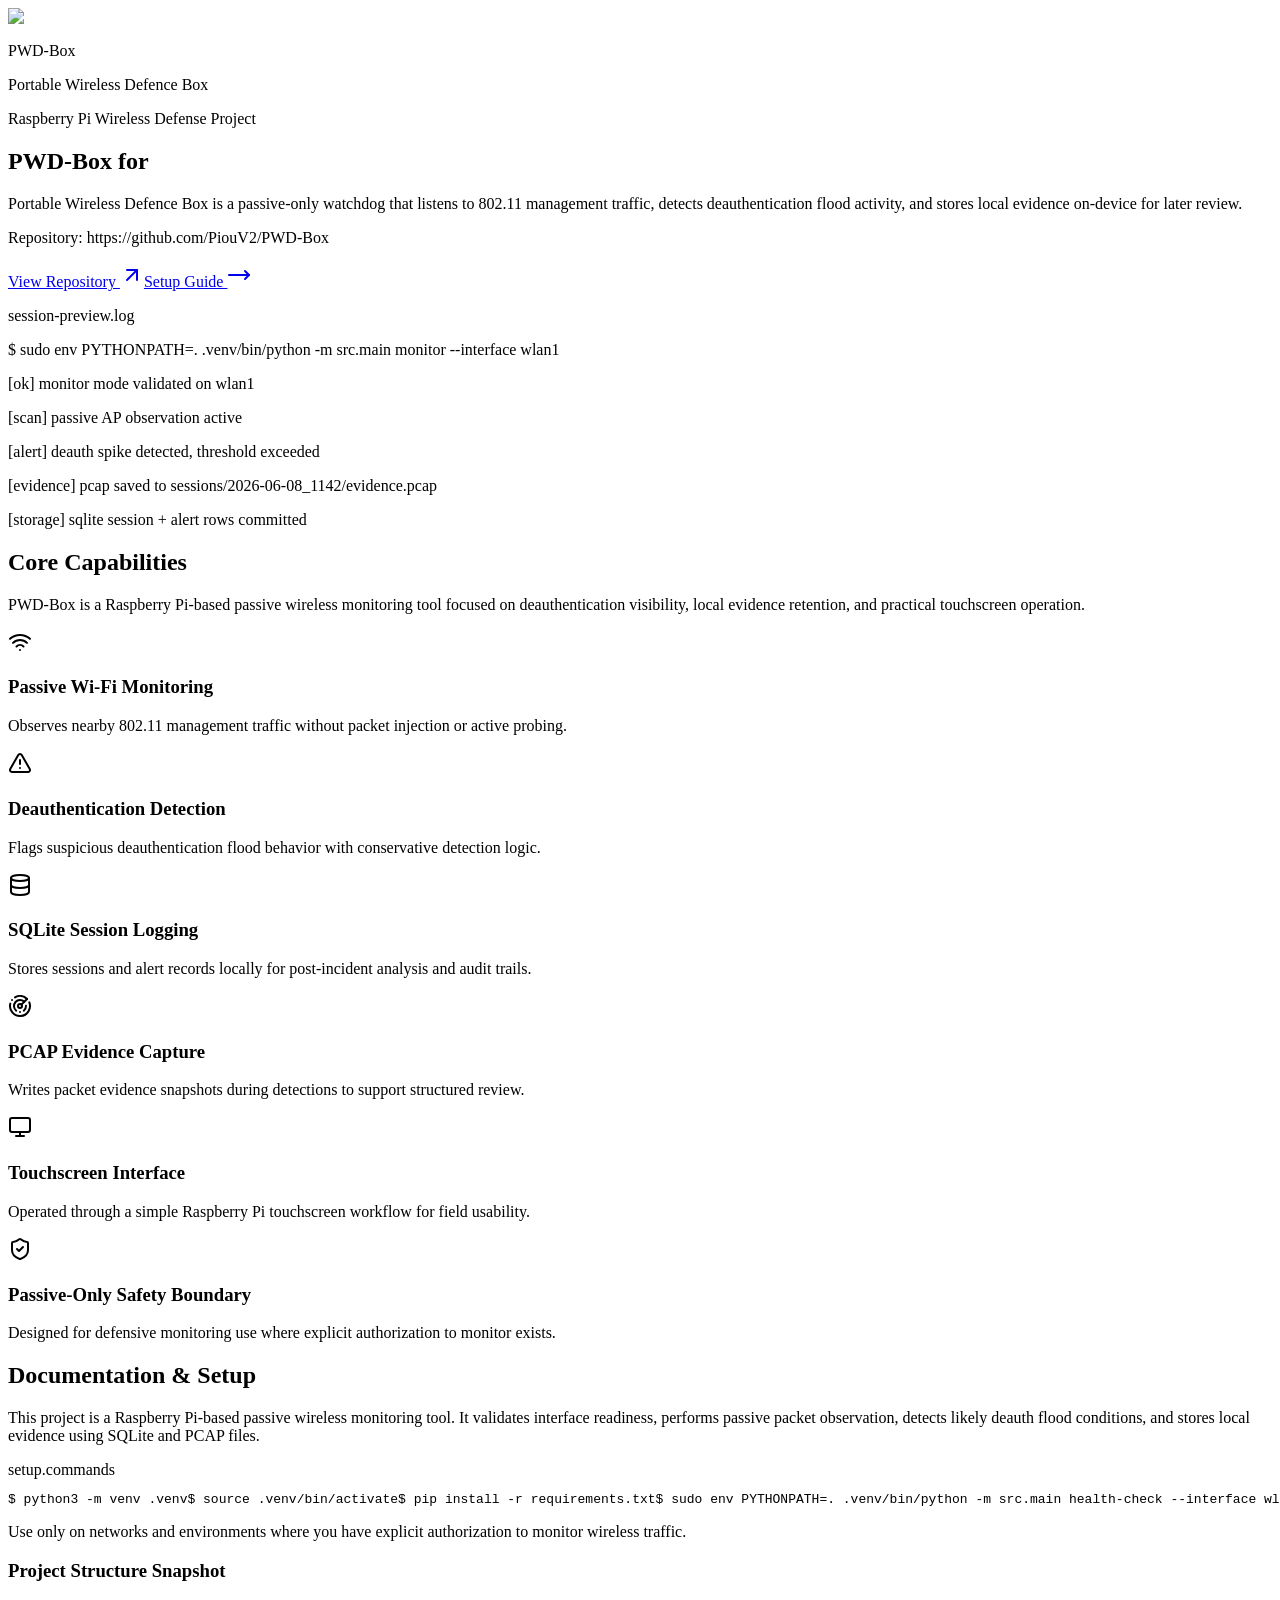
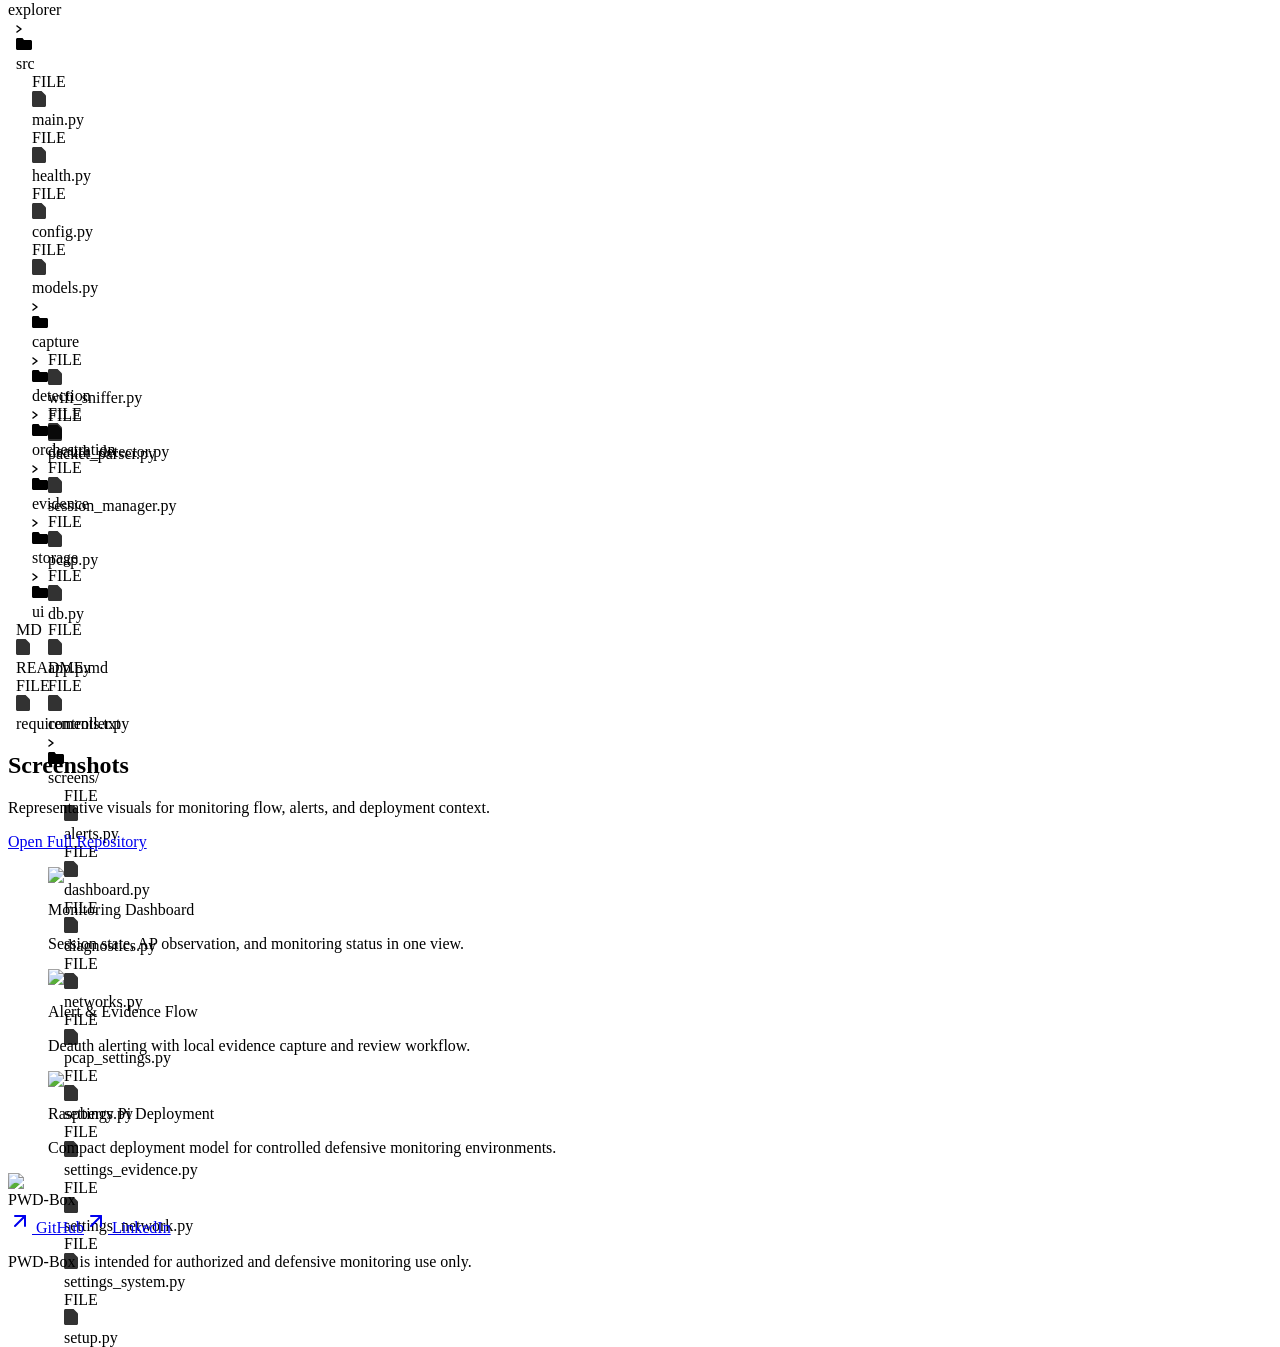
==== commit 60cf799c: "Remove logo image and update .DS_Store file in src directory" ====
--- a/docs/index.html
+++ b/docs/index.html
@@ -1 +1 @@
-<!DOCTYPE html><html lang="en" class="ibm_plex_sans_51c13876-module__6sSfpW__variable jetbrains_mono_38865a85-module__uXxy6G__variable h-full antialiased"><head><meta charSet="utf-8"/><meta name="viewport" content="width=device-width, initial-scale=1"/><link rel="preload" href="./_next/static/media/03fc1b4a8d284b5e-s.p.0wiir8udbzjvx.woff2" as="font" crossorigin="" type="font/woff2"/><link rel="preload" href="./_next/static/media/70bc3e132a0a741e-s.p.3t6q91iet4nsy.woff2" as="font" crossorigin="" type="font/woff2"/><link rel="preload" as="image" href="../logo.png"/><link rel="stylesheet" href="./_next/static/chunks/18k0see__fd9i.css" data-precedence="next"/><link rel="preload" as="script" fetchPriority="low" href="./_next/static/chunks/1ku8sqddhqfcx.js"/><script src="./_next/static/chunks/321uxyaiiqhnz.js" async=""></script><script src="./_next/static/chunks/17ofzfylad34z.js" async=""></script><script src="./_next/static/chunks/turbopack-3axcmvhwvesy9.js" async=""></script><script src="./_next/static/chunks/40sayg2s1bjzi.js" async=""></script><script src="./_next/static/chunks/00ajj1e06o4d5.js" async=""></script><script src="./_next/static/chunks/21xs87twffvo-.js" async=""></script><meta name="next-size-adjust" content=""/><title>PWD-Box | Portable Wireless Defence Box</title><meta name="description" content="PWD-Box is a Raspberry Pi-based passive Wi-Fi monitoring project for deauthentication detection, local evidence capture, and defensive wireless visibility."/><link rel="shortcut icon" href="../logo.png"/><link rel="icon" href="../logo.png"/><link rel="apple-touch-icon" href="../logo.png"/><script src="./_next/static/chunks/0cz1d0mv5g_q7.js" noModule=""></script></head><body class="min-h-full flex flex-col"><div hidden=""><!--$--><!--/$--></div><div class="min-h-screen bg-app-gradient text-foreground"><main class="mx-auto max-w-6xl"><section class="w-full border-b border-primary/10 pb-14"><div class="mx-auto max-w-6xl px-6 pt-12 sm:px-8 lg:px-10 lg:pt-20"><div class="grid gap-10 lg:grid-cols-[1.1fr_0.9fr] lg:items-center"><div class="flex flex-col gap-6"><div class="flex items-center gap-3"><div class="flex h-11 w-11 items-center justify-center rounded-xl border border-primary/20 bg-white shadow-sm"><img alt="PWD-Box logo" width="28" height="28" decoding="async" data-nimg="1" style="color:transparent" src="../logo.png"/></div><div><p class="text-sm font-semibold tracking-tight text-foreground">PWD-Box</p><p class="text-xs text-muted-foreground">Portable Wireless Defence Box</p></div></div><p class="inline-flex w-fit rounded-full border border-primary/20 bg-primary/5 px-3 py-1 text-xs font-medium uppercase tracking-[0.12em] text-primary">Raspberry Pi Wireless Defense Project</p><h1 class="text-balance text-4xl font-semibold tracking-tight text-foreground md:text-6xl">PWD-Box for<span class="relative block h-[1.15em] overflow-hidden pt-1 text-primary"><span class="absolute inset-0" style="opacity:0;transform:translateY(100%)">passive<!-- --> monitoring</span><span class="absolute inset-0" style="opacity:0;transform:translateY(100%)">portable<!-- --> monitoring</span><span class="absolute inset-0" style="opacity:0;transform:translateY(100%)">evidence-led<!-- --> monitoring</span><span class="absolute inset-0" style="opacity:0;transform:translateY(100%)">touch-ready<!-- --> monitoring</span><span class="absolute inset-0" style="opacity:0;transform:translateY(100%)">defensive<!-- --> monitoring</span></span></h1><p class="max-w-2xl text-pretty text-base leading-7 text-muted-foreground md:text-lg">Portable Wireless Defence Box is a passive-only watchdog that listens to 802.11 management traffic, detects deauthentication flood activity, and stores local evidence on-device for later review.</p><p class="font-mono text-sm text-muted-foreground">Repository: <!-- -->https://github.com/PiouV2/PWD-Box</p><div class="flex flex-wrap gap-3"><a href="https://github.com/PiouV2/PWD-Box" target="_blank" rel="noreferrer noopener" class="inline-flex items-center justify-center whitespace-nowrap text-sm font-medium ring-offset-background transition-colors focus-visible:outline-none focus-visible:ring-2 focus-visible:ring-ring focus-visible:ring-offset-2 disabled:pointer-events-none disabled:opacity-50 bg-primary text-primary-foreground hover:bg-primary/90 h-11 rounded-md px-8 gap-2">View Repository <svg xmlns="http://www.w3.org/2000/svg" width="24" height="24" viewBox="0 0 24 24" fill="none" stroke="currentColor" stroke-width="2" stroke-linecap="round" stroke-linejoin="round" class="lucide lucide-arrow-up-right h-4 w-4" aria-hidden="true"><path d="M7 7h10v10"></path><path d="M7 17 17 7"></path></svg></a><a href="#docs-setup" class="inline-flex items-center justify-center whitespace-nowrap text-sm font-medium ring-offset-background transition-colors focus-visible:outline-none focus-visible:ring-2 focus-visible:ring-ring focus-visible:ring-offset-2 disabled:pointer-events-none disabled:opacity-50 border border-input bg-background hover:bg-accent hover:text-accent-foreground h-11 rounded-md px-8 gap-2">Setup Guide <svg xmlns="http://www.w3.org/2000/svg" width="24" height="24" viewBox="0 0 24 24" fill="none" stroke="currentColor" stroke-width="2" stroke-linecap="round" stroke-linejoin="round" class="lucide lucide-move-right h-4 w-4" aria-hidden="true"><path d="M18 8L22 12L18 16"></path><path d="M2 12H22"></path></svg></a></div></div><div class="overflow-hidden rounded-xl border border-primary/20 bg-card shadow-sm"><div class="flex items-center justify-between border-b border-primary/15 bg-primary/5 px-4 py-2.5"><div class="flex gap-1.5"><span class="h-2.5 w-2.5 rounded-full bg-primary/40"></span><span class="h-2.5 w-2.5 rounded-full bg-primary/30"></span><span class="h-2.5 w-2.5 rounded-full bg-primary/20"></span></div><p class="font-mono text-xs text-primary">session-preview.log</p></div><div class="space-y-2 p-4 font-mono text-[13px] leading-6 text-slate-700"><p>$ sudo env PYTHONPATH=. .venv/bin/python -m src.main monitor --interface wlan1</p><p class="text-primary">[ok] monitor mode validated on wlan1</p><p>[scan] passive AP observation active</p><p class="text-primary">[alert] deauth spike detected, threshold exceeded</p><p>[evidence] pcap saved to sessions/2026-06-08_1142/evidence.pcap</p><p>[storage] sqlite session + alert rows committed</p></div></div></div></div></section><section class="px-6 py-14 sm:px-8 lg:px-10"><div class="mb-8"><h2 class="text-2xl font-semibold tracking-tight md:text-3xl">Core Capabilities</h2><p class="mt-2 max-w-3xl text-muted-foreground">PWD-Box is a Raspberry Pi-based passive wireless monitoring tool focused on deauthentication visibility, local evidence retention, and practical touchscreen operation.</p></div><div class="grid gap-4 sm:grid-cols-2 lg:grid-cols-3"><article class="group rounded-xl border border-primary/20 bg-card p-5 shadow-sm transition-all hover:-translate-y-0.5 hover:border-primary/35"><svg xmlns="http://www.w3.org/2000/svg" width="24" height="24" viewBox="0 0 24 24" fill="none" stroke="currentColor" stroke-width="2" stroke-linecap="round" stroke-linejoin="round" class="lucide lucide-wifi h-5 w-5 text-primary" aria-hidden="true"><path d="M12 20h.01"></path><path d="M2 8.82a15 15 0 0 1 20 0"></path><path d="M5 12.859a10 10 0 0 1 14 0"></path><path d="M8.5 16.429a5 5 0 0 1 7 0"></path></svg><h3 class="mt-4 text-lg font-semibold text-card-foreground">Passive Wi-Fi Monitoring</h3><p class="mt-2 text-sm leading-6 text-muted-foreground">Observes nearby 802.11 management traffic without packet injection or active probing.</p></article><article class="group rounded-xl border border-primary/20 bg-card p-5 shadow-sm transition-all hover:-translate-y-0.5 hover:border-primary/35"><svg xmlns="http://www.w3.org/2000/svg" width="24" height="24" viewBox="0 0 24 24" fill="none" stroke="currentColor" stroke-width="2" stroke-linecap="round" stroke-linejoin="round" class="lucide lucide-triangle-alert h-5 w-5 text-primary" aria-hidden="true"><path d="m21.73 18-8-14a2 2 0 0 0-3.48 0l-8 14A2 2 0 0 0 4 21h16a2 2 0 0 0 1.73-3"></path><path d="M12 9v4"></path><path d="M12 17h.01"></path></svg><h3 class="mt-4 text-lg font-semibold text-card-foreground">Deauthentication Detection</h3><p class="mt-2 text-sm leading-6 text-muted-foreground">Flags suspicious deauthentication flood behavior with conservative detection logic.</p></article><article class="group rounded-xl border border-primary/20 bg-card p-5 shadow-sm transition-all hover:-translate-y-0.5 hover:border-primary/35"><svg xmlns="http://www.w3.org/2000/svg" width="24" height="24" viewBox="0 0 24 24" fill="none" stroke="currentColor" stroke-width="2" stroke-linecap="round" stroke-linejoin="round" class="lucide lucide-database h-5 w-5 text-primary" aria-hidden="true"><ellipse cx="12" cy="5" rx="9" ry="3"></ellipse><path d="M3 5V19A9 3 0 0 0 21 19V5"></path><path d="M3 12A9 3 0 0 0 21 12"></path></svg><h3 class="mt-4 text-lg font-semibold text-card-foreground">SQLite Session Logging</h3><p class="mt-2 text-sm leading-6 text-muted-foreground">Stores sessions and alert records locally for post-incident analysis and audit trails.</p></article><article class="group rounded-xl border border-primary/20 bg-card p-5 shadow-sm transition-all hover:-translate-y-0.5 hover:border-primary/35"><svg xmlns="http://www.w3.org/2000/svg" width="24" height="24" viewBox="0 0 24 24" fill="none" stroke="currentColor" stroke-width="2" stroke-linecap="round" stroke-linejoin="round" class="lucide lucide-radar h-5 w-5 text-primary" aria-hidden="true"><path d="M19.07 4.93A10 10 0 0 0 6.99 3.34"></path><path d="M4 6h.01"></path><path d="M2.29 9.62A10 10 0 1 0 21.31 8.35"></path><path d="M16.24 7.76A6 6 0 1 0 8.23 16.67"></path><path d="M12 18h.01"></path><path d="M17.99 11.66A6 6 0 0 1 15.77 16.67"></path><circle cx="12" cy="12" r="2"></circle><path d="m13.41 10.59 5.66-5.66"></path></svg><h3 class="mt-4 text-lg font-semibold text-card-foreground">PCAP Evidence Capture</h3><p class="mt-2 text-sm leading-6 text-muted-foreground">Writes packet evidence snapshots during detections to support structured review.</p></article><article class="group rounded-xl border border-primary/20 bg-card p-5 shadow-sm transition-all hover:-translate-y-0.5 hover:border-primary/35"><svg xmlns="http://www.w3.org/2000/svg" width="24" height="24" viewBox="0 0 24 24" fill="none" stroke="currentColor" stroke-width="2" stroke-linecap="round" stroke-linejoin="round" class="lucide lucide-monitor h-5 w-5 text-primary" aria-hidden="true"><rect width="20" height="14" x="2" y="3" rx="2"></rect><line x1="8" x2="16" y1="21" y2="21"></line><line x1="12" x2="12" y1="17" y2="21"></line></svg><h3 class="mt-4 text-lg font-semibold text-card-foreground">Touchscreen Interface</h3><p class="mt-2 text-sm leading-6 text-muted-foreground">Operated through a simple Raspberry Pi touchscreen workflow for field usability.</p></article><article class="group rounded-xl border border-primary/20 bg-card p-5 shadow-sm transition-all hover:-translate-y-0.5 hover:border-primary/35"><svg xmlns="http://www.w3.org/2000/svg" width="24" height="24" viewBox="0 0 24 24" fill="none" stroke="currentColor" stroke-width="2" stroke-linecap="round" stroke-linejoin="round" class="lucide lucide-shield-check h-5 w-5 text-primary" aria-hidden="true"><path d="M20 13c0 5-3.5 7.5-7.66 8.95a1 1 0 0 1-.67-.01C7.5 20.5 4 18 4 13V6a1 1 0 0 1 1-1c2 0 4.5-1.2 6.24-2.72a1.17 1.17 0 0 1 1.52 0C14.51 3.81 17 5 19 5a1 1 0 0 1 1 1z"></path><path d="m9 12 2 2 4-4"></path></svg><h3 class="mt-4 text-lg font-semibold text-card-foreground">Passive-Only Safety Boundary</h3><p class="mt-2 text-sm leading-6 text-muted-foreground">Designed for defensive monitoring use where explicit authorization to monitor exists.</p></article></div></section><section id="docs-setup" class="grid gap-6 px-6 pb-14 sm:px-8 lg:grid-cols-2 lg:px-10"><div class="rounded-xl border border-primary/20 bg-card p-6 shadow-sm"><h2 class="text-2xl font-semibold tracking-tight">Documentation &amp; Setup</h2><p class="mt-3 text-sm leading-6 text-muted-foreground">This project is a Raspberry Pi-based passive wireless monitoring tool. It validates interface readiness, performs passive packet observation, detects likely deauth flood conditions, and stores local evidence using SQLite and PCAP files.</p><div class="mt-5 overflow-hidden rounded-lg border border-primary/20 bg-[#f6f6fb]"><div class="border-b border-primary/10 bg-primary/5 px-4 py-2 text-xs font-medium uppercase tracking-wide text-primary">setup.commands</div><pre class="overflow-x-auto p-4 text-xs leading-6 text-slate-800"><code class="block font-mono">$ <!-- -->python3 -m venv .venv</code><code class="block font-mono">$ <!-- -->source .venv/bin/activate</code><code class="block font-mono">$ <!-- -->pip install -r requirements.txt</code><code class="block font-mono">$ <!-- -->sudo env PYTHONPATH=. .venv/bin/python -m src.main health-check --interface wlan1</code><code class="block font-mono">$ <!-- -->sudo env PYTHONPATH=. .venv/bin/python -m src.main monitor --interface wlan1</code><code class="block font-mono">$ <!-- -->sudo env PYTHONPATH=. .venv/bin/python -m src.ui</code></pre></div><p class="mt-4 text-xs leading-5 text-muted-foreground">Use only on networks and environments where you have explicit authorization to monitor wireless traffic.</p></div><div class="rounded-xl border border-primary/20 bg-card p-6 shadow-sm"><h3 class="mb-4 text-lg font-semibold">Project Structure Snapshot</h3><div class="rounded-lg border border-border/50 bg-file-tree-bg p-3 font-mono"><div class="mb-2 flex items-center gap-2 border-b border-border/40 pb-3"><div class="flex gap-1.5"><div class="h-2.5 w-2.5 rounded-full bg-primary/45"></div><div class="h-2.5 w-2.5 rounded-full bg-primary/30"></div><div class="h-2.5 w-2.5 rounded-full bg-primary/20"></div></div><span class="ml-2 text-xs text-muted-foreground">explorer</span></div><div class="space-y-0.5"><div class="select-none"><div class="group relative flex cursor-pointer items-center gap-2 rounded-md px-2 py-1 transition-all duration-200 ease-out" style="padding-left:8px"><div class="flex h-4 w-4 items-center justify-center transition-transform duration-200 ease-out rotate-90"><svg width="6" height="8" viewBox="0 0 6 8" fill="none" class="transition-colors duration-200 text-muted-foreground"><path d="M1 1L5 4L1 7" stroke="currentColor" stroke-width="1.5" stroke-linecap="round" stroke-linejoin="round"></path></svg></div><div class="flex h-5 w-5 items-center justify-center rounded transition-all duration-200 text-folder-icon/80"><svg width="16" height="14" viewBox="0 0 16 14" fill="currentColor"><path d="M1.5 1C0.671573 1 0 1.67157 0 2.5V11.5C0 12.3284 0.671573 13 1.5 13H14.5C15.3284 13 16 12.3284 16 11.5V4.5C16 3.67157 15.3284 3 14.5 3H8L6.5 1H1.5Z"></path></svg></div><span class="font-mono text-sm transition-colors duration-200 text-foreground/90">src</span><div class="absolute right-2 h-1.5 w-1.5 rounded-full bg-primary transition-all duration-200 scale-0 opacity-0"></div></div><div class="overflow-hidden transition-all duration-300 ease-out opacity-100" style="max-height:1000px"><div class="select-none"><div class="group relative flex cursor-pointer items-center gap-2 rounded-md px-2 py-1 transition-all duration-200 ease-out" style="padding-left:24px"><div class="absolute bottom-0 top-0 flex" style="left:16px"><div class="w-px transition-colors duration-200 bg-border/60"></div></div><div class="flex h-4 w-4 items-center justify-center transition-transform duration-200 ease-out"><span class="text-[9px] font-bold tracking-wide text-muted-foreground">FILE</span></div><div class="flex h-5 w-5 items-center justify-center rounded transition-all duration-200 text-muted-foreground opacity-70"><svg width="14" height="16" viewBox="0 0 14 16" fill="currentColor" opacity="0.8"><path d="M1.5 0C0.671573 0 0 0.671573 0 1.5V14.5C0 15.3284 0.671573 16 1.5 16H12.5C13.3284 16 14 15.3284 14 14.5V4.5L9.5 0H1.5Z"></path><path d="M9 0V4.5H14" fill="currentColor" fill-opacity="0.5"></path></svg></div><span class="font-mono text-sm transition-colors duration-200 text-muted-foreground">main.py</span><div class="absolute right-2 h-1.5 w-1.5 rounded-full bg-primary transition-all duration-200 scale-0 opacity-0"></div></div></div><div class="select-none"><div class="group relative flex cursor-pointer items-center gap-2 rounded-md px-2 py-1 transition-all duration-200 ease-out" style="padding-left:24px"><div class="absolute bottom-0 top-0 flex" style="left:16px"><div class="w-px transition-colors duration-200 bg-border/60"></div></div><div class="flex h-4 w-4 items-center justify-center transition-transform duration-200 ease-out"><span class="text-[9px] font-bold tracking-wide text-muted-foreground">FILE</span></div><div class="flex h-5 w-5 items-center justify-center rounded transition-all duration-200 text-muted-foreground opacity-70"><svg width="14" height="16" viewBox="0 0 14 16" fill="currentColor" opacity="0.8"><path d="M1.5 0C0.671573 0 0 0.671573 0 1.5V14.5C0 15.3284 0.671573 16 1.5 16H12.5C13.3284 16 14 15.3284 14 14.5V4.5L9.5 0H1.5Z"></path><path d="M9 0V4.5H14" fill="currentColor" fill-opacity="0.5"></path></svg></div><span class="font-mono text-sm transition-colors duration-200 text-muted-foreground">health.py</span><div class="absolute right-2 h-1.5 w-1.5 rounded-full bg-primary transition-all duration-200 scale-0 opacity-0"></div></div></div><div class="select-none"><div class="group relative flex cursor-pointer items-center gap-2 rounded-md px-2 py-1 transition-all duration-200 ease-out" style="padding-left:24px"><div class="absolute bottom-0 top-0 flex" style="left:16px"><div class="w-px transition-colors duration-200 bg-border/60"></div></div><div class="flex h-4 w-4 items-center justify-center transition-transform duration-200 ease-out"><span class="text-[9px] font-bold tracking-wide text-muted-foreground">FILE</span></div><div class="flex h-5 w-5 items-center justify-center rounded transition-all duration-200 text-muted-foreground opacity-70"><svg width="14" height="16" viewBox="0 0 14 16" fill="currentColor" opacity="0.8"><path d="M1.5 0C0.671573 0 0 0.671573 0 1.5V14.5C0 15.3284 0.671573 16 1.5 16H12.5C13.3284 16 14 15.3284 14 14.5V4.5L9.5 0H1.5Z"></path><path d="M9 0V4.5H14" fill="currentColor" fill-opacity="0.5"></path></svg></div><span class="font-mono text-sm transition-colors duration-200 text-muted-foreground">config.py</span><div class="absolute right-2 h-1.5 w-1.5 rounded-full bg-primary transition-all duration-200 scale-0 opacity-0"></div></div></div><div class="select-none"><div class="group relative flex cursor-pointer items-center gap-2 rounded-md px-2 py-1 transition-all duration-200 ease-out" style="padding-left:24px"><div class="absolute bottom-0 top-0 flex" style="left:16px"><div class="w-px transition-colors duration-200 bg-border/60"></div></div><div class="flex h-4 w-4 items-center justify-center transition-transform duration-200 ease-out"><span class="text-[9px] font-bold tracking-wide text-muted-foreground">FILE</span></div><div class="flex h-5 w-5 items-center justify-center rounded transition-all duration-200 text-muted-foreground opacity-70"><svg width="14" height="16" viewBox="0 0 14 16" fill="currentColor" opacity="0.8"><path d="M1.5 0C0.671573 0 0 0.671573 0 1.5V14.5C0 15.3284 0.671573 16 1.5 16H12.5C13.3284 16 14 15.3284 14 14.5V4.5L9.5 0H1.5Z"></path><path d="M9 0V4.5H14" fill="currentColor" fill-opacity="0.5"></path></svg></div><span class="font-mono text-sm transition-colors duration-200 text-muted-foreground">models.py</span><div class="absolute right-2 h-1.5 w-1.5 rounded-full bg-primary transition-all duration-200 scale-0 opacity-0"></div></div></div><div class="select-none"><div class="group relative flex cursor-pointer items-center gap-2 rounded-md px-2 py-1 transition-all duration-200 ease-out" style="padding-left:24px"><div class="absolute bottom-0 top-0 flex" style="left:16px"><div class="w-px transition-colors duration-200 bg-border/60"></div></div><div class="flex h-4 w-4 items-center justify-center transition-transform duration-200 ease-out"><svg width="6" height="8" viewBox="0 0 6 8" fill="none" class="transition-colors duration-200 text-muted-foreground"><path d="M1 1L5 4L1 7" stroke="currentColor" stroke-width="1.5" stroke-linecap="round" stroke-linejoin="round"></path></svg></div><div class="flex h-5 w-5 items-center justify-center rounded transition-all duration-200 text-folder-icon/80"><svg width="16" height="14" viewBox="0 0 16 14" fill="currentColor"><path d="M1.5 1C0.671573 1 0 1.67157 0 2.5V11.5C0 12.3284 0.671573 13 1.5 13H14.5C15.3284 13 16 12.3284 16 11.5V4.5C16 3.67157 15.3284 3 14.5 3H8L6.5 1H1.5Z"></path></svg></div><span class="font-mono text-sm transition-colors duration-200 text-foreground/90">capture</span><div class="absolute right-2 h-1.5 w-1.5 rounded-full bg-primary transition-all duration-200 scale-0 opacity-0"></div></div><div class="overflow-hidden transition-all duration-300 ease-out h-0 opacity-0" style="max-height:0px"><div class="select-none"><div class="group relative flex cursor-pointer items-center gap-2 rounded-md px-2 py-1 transition-all duration-200 ease-out" style="padding-left:40px"><div class="absolute bottom-0 top-0 flex" style="left:32px"><div class="w-px transition-colors duration-200 bg-border/60"></div></div><div class="flex h-4 w-4 items-center justify-center transition-transform duration-200 ease-out"><span class="text-[9px] font-bold tracking-wide text-muted-foreground">FILE</span></div><div class="flex h-5 w-5 items-center justify-center rounded transition-all duration-200 text-muted-foreground opacity-70"><svg width="14" height="16" viewBox="0 0 14 16" fill="currentColor" opacity="0.8"><path d="M1.5 0C0.671573 0 0 0.671573 0 1.5V14.5C0 15.3284 0.671573 16 1.5 16H12.5C13.3284 16 14 15.3284 14 14.5V4.5L9.5 0H1.5Z"></path><path d="M9 0V4.5H14" fill="currentColor" fill-opacity="0.5"></path></svg></div><span class="font-mono text-sm transition-colors duration-200 text-muted-foreground">wifi_sniffer.py</span><div class="absolute right-2 h-1.5 w-1.5 rounded-full bg-primary transition-all duration-200 scale-0 opacity-0"></div></div></div><div class="select-none"><div class="group relative flex cursor-pointer items-center gap-2 rounded-md px-2 py-1 transition-all duration-200 ease-out" style="padding-left:40px"><div class="absolute bottom-0 top-0 flex" style="left:32px"><div class="w-px transition-colors duration-200 bg-border/60"></div></div><div class="flex h-4 w-4 items-center justify-center transition-transform duration-200 ease-out"><span class="text-[9px] font-bold tracking-wide text-muted-foreground">FILE</span></div><div class="flex h-5 w-5 items-center justify-center rounded transition-all duration-200 text-muted-foreground opacity-70"><svg width="14" height="16" viewBox="0 0 14 16" fill="currentColor" opacity="0.8"><path d="M1.5 0C0.671573 0 0 0.671573 0 1.5V14.5C0 15.3284 0.671573 16 1.5 16H12.5C13.3284 16 14 15.3284 14 14.5V4.5L9.5 0H1.5Z"></path><path d="M9 0V4.5H14" fill="currentColor" fill-opacity="0.5"></path></svg></div><span class="font-mono text-sm transition-colors duration-200 text-muted-foreground">packet_parser.py</span><div class="absolute right-2 h-1.5 w-1.5 rounded-full bg-primary transition-all duration-200 scale-0 opacity-0"></div></div></div></div></div><div class="select-none"><div class="group relative flex cursor-pointer items-center gap-2 rounded-md px-2 py-1 transition-all duration-200 ease-out" style="padding-left:24px"><div class="absolute bottom-0 top-0 flex" style="left:16px"><div class="w-px transition-colors duration-200 bg-border/60"></div></div><div class="flex h-4 w-4 items-center justify-center transition-transform duration-200 ease-out"><svg width="6" height="8" viewBox="0 0 6 8" fill="none" class="transition-colors duration-200 text-muted-foreground"><path d="M1 1L5 4L1 7" stroke="currentColor" stroke-width="1.5" stroke-linecap="round" stroke-linejoin="round"></path></svg></div><div class="flex h-5 w-5 items-center justify-center rounded transition-all duration-200 text-folder-icon/80"><svg width="16" height="14" viewBox="0 0 16 14" fill="currentColor"><path d="M1.5 1C0.671573 1 0 1.67157 0 2.5V11.5C0 12.3284 0.671573 13 1.5 13H14.5C15.3284 13 16 12.3284 16 11.5V4.5C16 3.67157 15.3284 3 14.5 3H8L6.5 1H1.5Z"></path></svg></div><span class="font-mono text-sm transition-colors duration-200 text-foreground/90">detection</span><div class="absolute right-2 h-1.5 w-1.5 rounded-full bg-primary transition-all duration-200 scale-0 opacity-0"></div></div><div class="overflow-hidden transition-all duration-300 ease-out h-0 opacity-0" style="max-height:0px"><div class="select-none"><div class="group relative flex cursor-pointer items-center gap-2 rounded-md px-2 py-1 transition-all duration-200 ease-out" style="padding-left:40px"><div class="absolute bottom-0 top-0 flex" style="left:32px"><div class="w-px transition-colors duration-200 bg-border/60"></div></div><div class="flex h-4 w-4 items-center justify-center transition-transform duration-200 ease-out"><span class="text-[9px] font-bold tracking-wide text-muted-foreground">FILE</span></div><div class="flex h-5 w-5 items-center justify-center rounded transition-all duration-200 text-muted-foreground opacity-70"><svg width="14" height="16" viewBox="0 0 14 16" fill="currentColor" opacity="0.8"><path d="M1.5 0C0.671573 0 0 0.671573 0 1.5V14.5C0 15.3284 0.671573 16 1.5 16H12.5C13.3284 16 14 15.3284 14 14.5V4.5L9.5 0H1.5Z"></path><path d="M9 0V4.5H14" fill="currentColor" fill-opacity="0.5"></path></svg></div><span class="font-mono text-sm transition-colors duration-200 text-muted-foreground">deauth_detector.py</span><div class="absolute right-2 h-1.5 w-1.5 rounded-full bg-primary transition-all duration-200 scale-0 opacity-0"></div></div></div></div></div><div class="select-none"><div class="group relative flex cursor-pointer items-center gap-2 rounded-md px-2 py-1 transition-all duration-200 ease-out" style="padding-left:24px"><div class="absolute bottom-0 top-0 flex" style="left:16px"><div class="w-px transition-colors duration-200 bg-border/60"></div></div><div class="flex h-4 w-4 items-center justify-center transition-transform duration-200 ease-out"><svg width="6" height="8" viewBox="0 0 6 8" fill="none" class="transition-colors duration-200 text-muted-foreground"><path d="M1 1L5 4L1 7" stroke="currentColor" stroke-width="1.5" stroke-linecap="round" stroke-linejoin="round"></path></svg></div><div class="flex h-5 w-5 items-center justify-center rounded transition-all duration-200 text-folder-icon/80"><svg width="16" height="14" viewBox="0 0 16 14" fill="currentColor"><path d="M1.5 1C0.671573 1 0 1.67157 0 2.5V11.5C0 12.3284 0.671573 13 1.5 13H14.5C15.3284 13 16 12.3284 16 11.5V4.5C16 3.67157 15.3284 3 14.5 3H8L6.5 1H1.5Z"></path></svg></div><span class="font-mono text-sm transition-colors duration-200 text-foreground/90">orchestration</span><div class="absolute right-2 h-1.5 w-1.5 rounded-full bg-primary transition-all duration-200 scale-0 opacity-0"></div></div><div class="overflow-hidden transition-all duration-300 ease-out h-0 opacity-0" style="max-height:0px"><div class="select-none"><div class="group relative flex cursor-pointer items-center gap-2 rounded-md px-2 py-1 transition-all duration-200 ease-out" style="padding-left:40px"><div class="absolute bottom-0 top-0 flex" style="left:32px"><div class="w-px transition-colors duration-200 bg-border/60"></div></div><div class="flex h-4 w-4 items-center justify-center transition-transform duration-200 ease-out"><span class="text-[9px] font-bold tracking-wide text-muted-foreground">FILE</span></div><div class="flex h-5 w-5 items-center justify-center rounded transition-all duration-200 text-muted-foreground opacity-70"><svg width="14" height="16" viewBox="0 0 14 16" fill="currentColor" opacity="0.8"><path d="M1.5 0C0.671573 0 0 0.671573 0 1.5V14.5C0 15.3284 0.671573 16 1.5 16H12.5C13.3284 16 14 15.3284 14 14.5V4.5L9.5 0H1.5Z"></path><path d="M9 0V4.5H14" fill="currentColor" fill-opacity="0.5"></path></svg></div><span class="font-mono text-sm transition-colors duration-200 text-muted-foreground">session_manager.py</span><div class="absolute right-2 h-1.5 w-1.5 rounded-full bg-primary transition-all duration-200 scale-0 opacity-0"></div></div></div></div></div><div class="select-none"><div class="group relative flex cursor-pointer items-center gap-2 rounded-md px-2 py-1 transition-all duration-200 ease-out" style="padding-left:24px"><div class="absolute bottom-0 top-0 flex" style="left:16px"><div class="w-px transition-colors duration-200 bg-border/60"></div></div><div class="flex h-4 w-4 items-center justify-center transition-transform duration-200 ease-out"><svg width="6" height="8" viewBox="0 0 6 8" fill="none" class="transition-colors duration-200 text-muted-foreground"><path d="M1 1L5 4L1 7" stroke="currentColor" stroke-width="1.5" stroke-linecap="round" stroke-linejoin="round"></path></svg></div><div class="flex h-5 w-5 items-center justify-center rounded transition-all duration-200 text-folder-icon/80"><svg width="16" height="14" viewBox="0 0 16 14" fill="currentColor"><path d="M1.5 1C0.671573 1 0 1.67157 0 2.5V11.5C0 12.3284 0.671573 13 1.5 13H14.5C15.3284 13 16 12.3284 16 11.5V4.5C16 3.67157 15.3284 3 14.5 3H8L6.5 1H1.5Z"></path></svg></div><span class="font-mono text-sm transition-colors duration-200 text-foreground/90">evidence</span><div class="absolute right-2 h-1.5 w-1.5 rounded-full bg-primary transition-all duration-200 scale-0 opacity-0"></div></div><div class="overflow-hidden transition-all duration-300 ease-out h-0 opacity-0" style="max-height:0px"><div class="select-none"><div class="group relative flex cursor-pointer items-center gap-2 rounded-md px-2 py-1 transition-all duration-200 ease-out" style="padding-left:40px"><div class="absolute bottom-0 top-0 flex" style="left:32px"><div class="w-px transition-colors duration-200 bg-border/60"></div></div><div class="flex h-4 w-4 items-center justify-center transition-transform duration-200 ease-out"><span class="text-[9px] font-bold tracking-wide text-muted-foreground">FILE</span></div><div class="flex h-5 w-5 items-center justify-center rounded transition-all duration-200 text-muted-foreground opacity-70"><svg width="14" height="16" viewBox="0 0 14 16" fill="currentColor" opacity="0.8"><path d="M1.5 0C0.671573 0 0 0.671573 0 1.5V14.5C0 15.3284 0.671573 16 1.5 16H12.5C13.3284 16 14 15.3284 14 14.5V4.5L9.5 0H1.5Z"></path><path d="M9 0V4.5H14" fill="currentColor" fill-opacity="0.5"></path></svg></div><span class="font-mono text-sm transition-colors duration-200 text-muted-foreground">pcap.py</span><div class="absolute right-2 h-1.5 w-1.5 rounded-full bg-primary transition-all duration-200 scale-0 opacity-0"></div></div></div></div></div><div class="select-none"><div class="group relative flex cursor-pointer items-center gap-2 rounded-md px-2 py-1 transition-all duration-200 ease-out" style="padding-left:24px"><div class="absolute bottom-0 top-0 flex" style="left:16px"><div class="w-px transition-colors duration-200 bg-border/60"></div></div><div class="flex h-4 w-4 items-center justify-center transition-transform duration-200 ease-out"><svg width="6" height="8" viewBox="0 0 6 8" fill="none" class="transition-colors duration-200 text-muted-foreground"><path d="M1 1L5 4L1 7" stroke="currentColor" stroke-width="1.5" stroke-linecap="round" stroke-linejoin="round"></path></svg></div><div class="flex h-5 w-5 items-center justify-center rounded transition-all duration-200 text-folder-icon/80"><svg width="16" height="14" viewBox="0 0 16 14" fill="currentColor"><path d="M1.5 1C0.671573 1 0 1.67157 0 2.5V11.5C0 12.3284 0.671573 13 1.5 13H14.5C15.3284 13 16 12.3284 16 11.5V4.5C16 3.67157 15.3284 3 14.5 3H8L6.5 1H1.5Z"></path></svg></div><span class="font-mono text-sm transition-colors duration-200 text-foreground/90">storage</span><div class="absolute right-2 h-1.5 w-1.5 rounded-full bg-primary transition-all duration-200 scale-0 opacity-0"></div></div><div class="overflow-hidden transition-all duration-300 ease-out h-0 opacity-0" style="max-height:0px"><div class="select-none"><div class="group relative flex cursor-pointer items-center gap-2 rounded-md px-2 py-1 transition-all duration-200 ease-out" style="padding-left:40px"><div class="absolute bottom-0 top-0 flex" style="left:32px"><div class="w-px transition-colors duration-200 bg-border/60"></div></div><div class="flex h-4 w-4 items-center justify-center transition-transform duration-200 ease-out"><span class="text-[9px] font-bold tracking-wide text-muted-foreground">FILE</span></div><div class="flex h-5 w-5 items-center justify-center rounded transition-all duration-200 text-muted-foreground opacity-70"><svg width="14" height="16" viewBox="0 0 14 16" fill="currentColor" opacity="0.8"><path d="M1.5 0C0.671573 0 0 0.671573 0 1.5V14.5C0 15.3284 0.671573 16 1.5 16H12.5C13.3284 16 14 15.3284 14 14.5V4.5L9.5 0H1.5Z"></path><path d="M9 0V4.5H14" fill="currentColor" fill-opacity="0.5"></path></svg></div><span class="font-mono text-sm transition-colors duration-200 text-muted-foreground">db.py</span><div class="absolute right-2 h-1.5 w-1.5 rounded-full bg-primary transition-all duration-200 scale-0 opacity-0"></div></div></div></div></div><div class="select-none"><div class="group relative flex cursor-pointer items-center gap-2 rounded-md px-2 py-1 transition-all duration-200 ease-out" style="padding-left:24px"><div class="absolute bottom-0 top-0 flex" style="left:16px"><div class="w-px transition-colors duration-200 bg-border/60"></div></div><div class="flex h-4 w-4 items-center justify-center transition-transform duration-200 ease-out"><svg width="6" height="8" viewBox="0 0 6 8" fill="none" class="transition-colors duration-200 text-muted-foreground"><path d="M1 1L5 4L1 7" stroke="currentColor" stroke-width="1.5" stroke-linecap="round" stroke-linejoin="round"></path></svg></div><div class="flex h-5 w-5 items-center justify-center rounded transition-all duration-200 text-folder-icon/80"><svg width="16" height="14" viewBox="0 0 16 14" fill="currentColor"><path d="M1.5 1C0.671573 1 0 1.67157 0 2.5V11.5C0 12.3284 0.671573 13 1.5 13H14.5C15.3284 13 16 12.3284 16 11.5V4.5C16 3.67157 15.3284 3 14.5 3H8L6.5 1H1.5Z"></path></svg></div><span class="font-mono text-sm transition-colors duration-200 text-foreground/90">ui</span><div class="absolute right-2 h-1.5 w-1.5 rounded-full bg-primary transition-all duration-200 scale-0 opacity-0"></div></div><div class="overflow-hidden transition-all duration-300 ease-out h-0 opacity-0" style="max-height:0px"><div class="select-none"><div class="group relative flex cursor-pointer items-center gap-2 rounded-md px-2 py-1 transition-all duration-200 ease-out" style="padding-left:40px"><div class="absolute bottom-0 top-0 flex" style="left:32px"><div class="w-px transition-colors duration-200 bg-border/60"></div></div><div class="flex h-4 w-4 items-center justify-center transition-transform duration-200 ease-out"><span class="text-[9px] font-bold tracking-wide text-muted-foreground">FILE</span></div><div class="flex h-5 w-5 items-center justify-center rounded transition-all duration-200 text-muted-foreground opacity-70"><svg width="14" height="16" viewBox="0 0 14 16" fill="currentColor" opacity="0.8"><path d="M1.5 0C0.671573 0 0 0.671573 0 1.5V14.5C0 15.3284 0.671573 16 1.5 16H12.5C13.3284 16 14 15.3284 14 14.5V4.5L9.5 0H1.5Z"></path><path d="M9 0V4.5H14" fill="currentColor" fill-opacity="0.5"></path></svg></div><span class="font-mono text-sm transition-colors duration-200 text-muted-foreground">app.py</span><div class="absolute right-2 h-1.5 w-1.5 rounded-full bg-primary transition-all duration-200 scale-0 opacity-0"></div></div></div><div class="select-none"><div class="group relative flex cursor-pointer items-center gap-2 rounded-md px-2 py-1 transition-all duration-200 ease-out" style="padding-left:40px"><div class="absolute bottom-0 top-0 flex" style="left:32px"><div class="w-px transition-colors duration-200 bg-border/60"></div></div><div class="flex h-4 w-4 items-center justify-center transition-transform duration-200 ease-out"><span class="text-[9px] font-bold tracking-wide text-muted-foreground">FILE</span></div><div class="flex h-5 w-5 items-center justify-center rounded transition-all duration-200 text-muted-foreground opacity-70"><svg width="14" height="16" viewBox="0 0 14 16" fill="currentColor" opacity="0.8"><path d="M1.5 0C0.671573 0 0 0.671573 0 1.5V14.5C0 15.3284 0.671573 16 1.5 16H12.5C13.3284 16 14 15.3284 14 14.5V4.5L9.5 0H1.5Z"></path><path d="M9 0V4.5H14" fill="currentColor" fill-opacity="0.5"></path></svg></div><span class="font-mono text-sm transition-colors duration-200 text-muted-foreground">controller.py</span><div class="absolute right-2 h-1.5 w-1.5 rounded-full bg-primary transition-all duration-200 scale-0 opacity-0"></div></div></div><div class="select-none"><div class="group relative flex cursor-pointer items-center gap-2 rounded-md px-2 py-1 transition-all duration-200 ease-out" style="padding-left:40px"><div class="absolute bottom-0 top-0 flex" style="left:32px"><div class="w-px transition-colors duration-200 bg-border/60"></div></div><div class="flex h-4 w-4 items-center justify-center transition-transform duration-200 ease-out"><svg width="6" height="8" viewBox="0 0 6 8" fill="none" class="transition-colors duration-200 text-muted-foreground"><path d="M1 1L5 4L1 7" stroke="currentColor" stroke-width="1.5" stroke-linecap="round" stroke-linejoin="round"></path></svg></div><div class="flex h-5 w-5 items-center justify-center rounded transition-all duration-200 text-folder-icon/80"><svg width="16" height="14" viewBox="0 0 16 14" fill="currentColor"><path d="M1.5 1C0.671573 1 0 1.67157 0 2.5V11.5C0 12.3284 0.671573 13 1.5 13H14.5C15.3284 13 16 12.3284 16 11.5V4.5C16 3.67157 15.3284 3 14.5 3H8L6.5 1H1.5Z"></path></svg></div><span class="font-mono text-sm transition-colors duration-200 text-foreground/90">screens/</span><div class="absolute right-2 h-1.5 w-1.5 rounded-full bg-primary transition-all duration-200 scale-0 opacity-0"></div></div><div class="overflow-hidden transition-all duration-300 ease-out h-0 opacity-0" style="max-height:0px"><div class="select-none"><div class="group relative flex cursor-pointer items-center gap-2 rounded-md px-2 py-1 transition-all duration-200 ease-out" style="padding-left:56px"><div class="absolute bottom-0 top-0 flex" style="left:48px"><div class="w-px transition-colors duration-200 bg-border/60"></div></div><div class="flex h-4 w-4 items-center justify-center transition-transform duration-200 ease-out"><span class="text-[9px] font-bold tracking-wide text-muted-foreground">FILE</span></div><div class="flex h-5 w-5 items-center justify-center rounded transition-all duration-200 text-muted-foreground opacity-70"><svg width="14" height="16" viewBox="0 0 14 16" fill="currentColor" opacity="0.8"><path d="M1.5 0C0.671573 0 0 0.671573 0 1.5V14.5C0 15.3284 0.671573 16 1.5 16H12.5C13.3284 16 14 15.3284 14 14.5V4.5L9.5 0H1.5Z"></path><path d="M9 0V4.5H14" fill="currentColor" fill-opacity="0.5"></path></svg></div><span class="font-mono text-sm transition-colors duration-200 text-muted-foreground">alerts.py</span><div class="absolute right-2 h-1.5 w-1.5 rounded-full bg-primary transition-all duration-200 scale-0 opacity-0"></div></div></div><div class="select-none"><div class="group relative flex cursor-pointer items-center gap-2 rounded-md px-2 py-1 transition-all duration-200 ease-out" style="padding-left:56px"><div class="absolute bottom-0 top-0 flex" style="left:48px"><div class="w-px transition-colors duration-200 bg-border/60"></div></div><div class="flex h-4 w-4 items-center justify-center transition-transform duration-200 ease-out"><span class="text-[9px] font-bold tracking-wide text-muted-foreground">FILE</span></div><div class="flex h-5 w-5 items-center justify-center rounded transition-all duration-200 text-muted-foreground opacity-70"><svg width="14" height="16" viewBox="0 0 14 16" fill="currentColor" opacity="0.8"><path d="M1.5 0C0.671573 0 0 0.671573 0 1.5V14.5C0 15.3284 0.671573 16 1.5 16H12.5C13.3284 16 14 15.3284 14 14.5V4.5L9.5 0H1.5Z"></path><path d="M9 0V4.5H14" fill="currentColor" fill-opacity="0.5"></path></svg></div><span class="font-mono text-sm transition-colors duration-200 text-muted-foreground">dashboard.py</span><div class="absolute right-2 h-1.5 w-1.5 rounded-full bg-primary transition-all duration-200 scale-0 opacity-0"></div></div></div><div class="select-none"><div class="group relative flex cursor-pointer items-center gap-2 rounded-md px-2 py-1 transition-all duration-200 ease-out" style="padding-left:56px"><div class="absolute bottom-0 top-0 flex" style="left:48px"><div class="w-px transition-colors duration-200 bg-border/60"></div></div><div class="flex h-4 w-4 items-center justify-center transition-transform duration-200 ease-out"><span class="text-[9px] font-bold tracking-wide text-muted-foreground">FILE</span></div><div class="flex h-5 w-5 items-center justify-center rounded transition-all duration-200 text-muted-foreground opacity-70"><svg width="14" height="16" viewBox="0 0 14 16" fill="currentColor" opacity="0.8"><path d="M1.5 0C0.671573 0 0 0.671573 0 1.5V14.5C0 15.3284 0.671573 16 1.5 16H12.5C13.3284 16 14 15.3284 14 14.5V4.5L9.5 0H1.5Z"></path><path d="M9 0V4.5H14" fill="currentColor" fill-opacity="0.5"></path></svg></div><span class="font-mono text-sm transition-colors duration-200 text-muted-foreground">diagnostics.py</span><div class="absolute right-2 h-1.5 w-1.5 rounded-full bg-primary transition-all duration-200 scale-0 opacity-0"></div></div></div><div class="select-none"><div class="group relative flex cursor-pointer items-center gap-2 rounded-md px-2 py-1 transition-all duration-200 ease-out" style="padding-left:56px"><div class="absolute bottom-0 top-0 flex" style="left:48px"><div class="w-px transition-colors duration-200 bg-border/60"></div></div><div class="flex h-4 w-4 items-center justify-center transition-transform duration-200 ease-out"><span class="text-[9px] font-bold tracking-wide text-muted-foreground">FILE</span></div><div class="flex h-5 w-5 items-center justify-center rounded transition-all duration-200 text-muted-foreground opacity-70"><svg width="14" height="16" viewBox="0 0 14 16" fill="currentColor" opacity="0.8"><path d="M1.5 0C0.671573 0 0 0.671573 0 1.5V14.5C0 15.3284 0.671573 16 1.5 16H12.5C13.3284 16 14 15.3284 14 14.5V4.5L9.5 0H1.5Z"></path><path d="M9 0V4.5H14" fill="currentColor" fill-opacity="0.5"></path></svg></div><span class="font-mono text-sm transition-colors duration-200 text-muted-foreground">networks.py</span><div class="absolute right-2 h-1.5 w-1.5 rounded-full bg-primary transition-all duration-200 scale-0 opacity-0"></div></div></div><div class="select-none"><div class="group relative flex cursor-pointer items-center gap-2 rounded-md px-2 py-1 transition-all duration-200 ease-out" style="padding-left:56px"><div class="absolute bottom-0 top-0 flex" style="left:48px"><div class="w-px transition-colors duration-200 bg-border/60"></div></div><div class="flex h-4 w-4 items-center justify-center transition-transform duration-200 ease-out"><span class="text-[9px] font-bold tracking-wide text-muted-foreground">FILE</span></div><div class="flex h-5 w-5 items-center justify-center rounded transition-all duration-200 text-muted-foreground opacity-70"><svg width="14" height="16" viewBox="0 0 14 16" fill="currentColor" opacity="0.8"><path d="M1.5 0C0.671573 0 0 0.671573 0 1.5V14.5C0 15.3284 0.671573 16 1.5 16H12.5C13.3284 16 14 15.3284 14 14.5V4.5L9.5 0H1.5Z"></path><path d="M9 0V4.5H14" fill="currentColor" fill-opacity="0.5"></path></svg></div><span class="font-mono text-sm transition-colors duration-200 text-muted-foreground">pcap_settings.py</span><div class="absolute right-2 h-1.5 w-1.5 rounded-full bg-primary transition-all duration-200 scale-0 opacity-0"></div></div></div><div class="select-none"><div class="group relative flex cursor-pointer items-center gap-2 rounded-md px-2 py-1 transition-all duration-200 ease-out" style="padding-left:56px"><div class="absolute bottom-0 top-0 flex" style="left:48px"><div class="w-px transition-colors duration-200 bg-border/60"></div></div><div class="flex h-4 w-4 items-center justify-center transition-transform duration-200 ease-out"><span class="text-[9px] font-bold tracking-wide text-muted-foreground">FILE</span></div><div class="flex h-5 w-5 items-center justify-center rounded transition-all duration-200 text-muted-foreground opacity-70"><svg width="14" height="16" viewBox="0 0 14 16" fill="currentColor" opacity="0.8"><path d="M1.5 0C0.671573 0 0 0.671573 0 1.5V14.5C0 15.3284 0.671573 16 1.5 16H12.5C13.3284 16 14 15.3284 14 14.5V4.5L9.5 0H1.5Z"></path><path d="M9 0V4.5H14" fill="currentColor" fill-opacity="0.5"></path></svg></div><span class="font-mono text-sm transition-colors duration-200 text-muted-foreground">settings.py</span><div class="absolute right-2 h-1.5 w-1.5 rounded-full bg-primary transition-all duration-200 scale-0 opacity-0"></div></div></div><div class="select-none"><div class="group relative flex cursor-pointer items-center gap-2 rounded-md px-2 py-1 transition-all duration-200 ease-out" style="padding-left:56px"><div class="absolute bottom-0 top-0 flex" style="left:48px"><div class="w-px transition-colors duration-200 bg-border/60"></div></div><div class="flex h-4 w-4 items-center justify-center transition-transform duration-200 ease-out"><span class="text-[9px] font-bold tracking-wide text-muted-foreground">FILE</span></div><div class="flex h-5 w-5 items-center justify-center rounded transition-all duration-200 text-muted-foreground opacity-70"><svg width="14" height="16" viewBox="0 0 14 16" fill="currentColor" opacity="0.8"><path d="M1.5 0C0.671573 0 0 0.671573 0 1.5V14.5C0 15.3284 0.671573 16 1.5 16H12.5C13.3284 16 14 15.3284 14 14.5V4.5L9.5 0H1.5Z"></path><path d="M9 0V4.5H14" fill="currentColor" fill-opacity="0.5"></path></svg></div><span class="font-mono text-sm transition-colors duration-200 text-muted-foreground">settings_evidence.py</span><div class="absolute right-2 h-1.5 w-1.5 rounded-full bg-primary transition-all duration-200 scale-0 opacity-0"></div></div></div><div class="select-none"><div class="group relative flex cursor-pointer items-center gap-2 rounded-md px-2 py-1 transition-all duration-200 ease-out" style="padding-left:56px"><div class="absolute bottom-0 top-0 flex" style="left:48px"><div class="w-px transition-colors duration-200 bg-border/60"></div></div><div class="flex h-4 w-4 items-center justify-center transition-transform duration-200 ease-out"><span class="text-[9px] font-bold tracking-wide text-muted-foreground">FILE</span></div><div class="flex h-5 w-5 items-center justify-center rounded transition-all duration-200 text-muted-foreground opacity-70"><svg width="14" height="16" viewBox="0 0 14 16" fill="currentColor" opacity="0.8"><path d="M1.5 0C0.671573 0 0 0.671573 0 1.5V14.5C0 15.3284 0.671573 16 1.5 16H12.5C13.3284 16 14 15.3284 14 14.5V4.5L9.5 0H1.5Z"></path><path d="M9 0V4.5H14" fill="currentColor" fill-opacity="0.5"></path></svg></div><span class="font-mono text-sm transition-colors duration-200 text-muted-foreground">settings_network.py</span><div class="absolute right-2 h-1.5 w-1.5 rounded-full bg-primary transition-all duration-200 scale-0 opacity-0"></div></div></div><div class="select-none"><div class="group relative flex cursor-pointer items-center gap-2 rounded-md px-2 py-1 transition-all duration-200 ease-out" style="padding-left:56px"><div class="absolute bottom-0 top-0 flex" style="left:48px"><div class="w-px transition-colors duration-200 bg-border/60"></div></div><div class="flex h-4 w-4 items-center justify-center transition-transform duration-200 ease-out"><span class="text-[9px] font-bold tracking-wide text-muted-foreground">FILE</span></div><div class="flex h-5 w-5 items-center justify-center rounded transition-all duration-200 text-muted-foreground opacity-70"><svg width="14" height="16" viewBox="0 0 14 16" fill="currentColor" opacity="0.8"><path d="M1.5 0C0.671573 0 0 0.671573 0 1.5V14.5C0 15.3284 0.671573 16 1.5 16H12.5C13.3284 16 14 15.3284 14 14.5V4.5L9.5 0H1.5Z"></path><path d="M9 0V4.5H14" fill="currentColor" fill-opacity="0.5"></path></svg></div><span class="font-mono text-sm transition-colors duration-200 text-muted-foreground">settings_system.py</span><div class="absolute right-2 h-1.5 w-1.5 rounded-full bg-primary transition-all duration-200 scale-0 opacity-0"></div></div></div><div class="select-none"><div class="group relative flex cursor-pointer items-center gap-2 rounded-md px-2 py-1 transition-all duration-200 ease-out" style="padding-left:56px"><div class="absolute bottom-0 top-0 flex" style="left:48px"><div class="w-px transition-colors duration-200 bg-border/60"></div></div><div class="flex h-4 w-4 items-center justify-center transition-transform duration-200 ease-out"><span class="text-[9px] font-bold tracking-wide text-muted-foreground">FILE</span></div><div class="flex h-5 w-5 items-center justify-center rounded transition-all duration-200 text-muted-foreground opacity-70"><svg width="14" height="16" viewBox="0 0 14 16" fill="currentColor" opacity="0.8"><path d="M1.5 0C0.671573 0 0 0.671573 0 1.5V14.5C0 15.3284 0.671573 16 1.5 16H12.5C13.3284 16 14 15.3284 14 14.5V4.5L9.5 0H1.5Z"></path><path d="M9 0V4.5H14" fill="currentColor" fill-opacity="0.5"></path></svg></div><span class="font-mono text-sm transition-colors duration-200 text-muted-foreground">setup.py</span><div class="absolute right-2 h-1.5 w-1.5 rounded-full bg-primary transition-all duration-200 scale-0 opacity-0"></div></div></div></div></div></div></div></div></div><div class="select-none"><div class="group relative flex cursor-pointer items-center gap-2 rounded-md px-2 py-1 transition-all duration-200 ease-out" style="padding-left:8px"><div class="flex h-4 w-4 items-center justify-center transition-transform duration-200 ease-out"><span class="text-[9px] font-bold tracking-wide text-muted-foreground">MD</span></div><div class="flex h-5 w-5 items-center justify-center rounded transition-all duration-200 text-muted-foreground opacity-70"><svg width="14" height="16" viewBox="0 0 14 16" fill="currentColor" opacity="0.8"><path d="M1.5 0C0.671573 0 0 0.671573 0 1.5V14.5C0 15.3284 0.671573 16 1.5 16H12.5C13.3284 16 14 15.3284 14 14.5V4.5L9.5 0H1.5Z"></path><path d="M9 0V4.5H14" fill="currentColor" fill-opacity="0.5"></path></svg></div><span class="font-mono text-sm transition-colors duration-200 text-muted-foreground">README.md</span><div class="absolute right-2 h-1.5 w-1.5 rounded-full bg-primary transition-all duration-200 scale-0 opacity-0"></div></div></div><div class="select-none"><div class="group relative flex cursor-pointer items-center gap-2 rounded-md px-2 py-1 transition-all duration-200 ease-out" style="padding-left:8px"><div class="flex h-4 w-4 items-center justify-center transition-transform duration-200 ease-out"><span class="text-[9px] font-bold tracking-wide text-muted-foreground">FILE</span></div><div class="flex h-5 w-5 items-center justify-center rounded transition-all duration-200 text-muted-foreground opacity-70"><svg width="14" height="16" viewBox="0 0 14 16" fill="currentColor" opacity="0.8"><path d="M1.5 0C0.671573 0 0 0.671573 0 1.5V14.5C0 15.3284 0.671573 16 1.5 16H12.5C13.3284 16 14 15.3284 14 14.5V4.5L9.5 0H1.5Z"></path><path d="M9 0V4.5H14" fill="currentColor" fill-opacity="0.5"></path></svg></div><span class="font-mono text-sm transition-colors duration-200 text-muted-foreground">requirements.txt</span><div class="absolute right-2 h-1.5 w-1.5 rounded-full bg-primary transition-all duration-200 scale-0 opacity-0"></div></div></div></div></div></div></section><section class="px-6 pb-16 sm:px-8 lg:px-10"><div class="mb-6 flex items-end justify-between gap-4"><div><h2 class="text-2xl font-semibold tracking-tight md:text-3xl">Screenshots</h2><p class="mt-2 text-sm text-muted-foreground">Representative visuals for monitoring flow, alerts, and deployment context.</p></div><a href="https://github.com/PiouV2/PWD-Box" target="_blank" rel="noreferrer noopener" class="items-center justify-center whitespace-nowrap rounded-md text-sm font-medium ring-offset-background transition-colors focus-visible:outline-none focus-visible:ring-2 focus-visible:ring-ring focus-visible:ring-offset-2 disabled:pointer-events-none disabled:opacity-50 border border-input bg-background hover:bg-accent hover:text-accent-foreground h-10 px-4 py-2 hidden sm:inline-flex">Open Full Repository</a></div><div class="grid gap-4 md:grid-cols-3"><figure class="overflow-hidden rounded-xl border border-primary/20 bg-card"><img alt="Monitoring Dashboard" loading="lazy" width="1400" height="840" decoding="async" data-nimg="1" class="h-52 w-full object-cover" style="color:transparent" src="https://images.unsplash.com/photo-1518773553398-650c184e0bb3?auto=format&amp;fit=crop&amp;w=1400&amp;q=80"/><figcaption class="p-4"><p class="text-sm font-semibold text-card-foreground">Monitoring Dashboard</p><p class="mt-1 text-xs leading-5 text-muted-foreground">Session state, AP observation, and monitoring status in one view.</p></figcaption></figure><figure class="overflow-hidden rounded-xl border border-primary/20 bg-card"><img alt="Alert &amp; Evidence Flow" loading="lazy" width="1400" height="840" decoding="async" data-nimg="1" class="h-52 w-full object-cover" style="color:transparent" src="https://images.unsplash.com/photo-1563206767-5b18f218e8de?auto=format&amp;fit=crop&amp;w=1400&amp;q=80"/><figcaption class="p-4"><p class="text-sm font-semibold text-card-foreground">Alert &amp; Evidence Flow</p><p class="mt-1 text-xs leading-5 text-muted-foreground">Deauth alerting with local evidence capture and review workflow.</p></figcaption></figure><figure class="overflow-hidden rounded-xl border border-primary/20 bg-card"><img alt="Raspberry Pi Deployment" loading="lazy" width="1400" height="840" decoding="async" data-nimg="1" class="h-52 w-full object-cover" style="color:transparent" src="https://images.unsplash.com/photo-1555617981-dac3880eac6e?auto=format&amp;fit=crop&amp;w=1400&amp;q=80"/><figcaption class="p-4"><p class="text-sm font-semibold text-card-foreground">Raspberry Pi Deployment</p><p class="mt-1 text-xs leading-5 text-muted-foreground">Compact deployment model for controlled defensive monitoring environments.</p></figcaption></figure></div></section></main><footer class="border-t border-primary/15 bg-card/60"><div class="mx-auto flex max-w-6xl flex-col gap-3 px-6 py-6 text-sm sm:flex-row sm:items-center sm:justify-between sm:px-8 lg:px-10"><div class="flex flex-wrap items-center gap-4 text-muted-foreground"><div class="flex items-center gap-2 text-foreground"><div class="flex h-8 w-8 items-center justify-center rounded-md border border-primary/20 bg-white shadow-sm"><img alt="PWD-Box logo" loading="lazy" width="20" height="20" decoding="async" data-nimg="1" style="color:transparent" src="../logo.png"/></div><span class="text-sm font-medium tracking-tight">PWD-Box</span></div><a href="https://github.com/PiouV2/PWD-Box" target="_blank" rel="noreferrer noopener" class="inline-flex items-center gap-2 hover:text-primary"><svg xmlns="http://www.w3.org/2000/svg" width="24" height="24" viewBox="0 0 24 24" fill="none" stroke="currentColor" stroke-width="2" stroke-linecap="round" stroke-linejoin="round" class="lucide lucide-arrow-up-right h-4 w-4" aria-hidden="true"><path d="M7 7h10v10"></path><path d="M7 17 17 7"></path></svg> GitHub</a><a href="https://www.linkedin.com" target="_blank" rel="noreferrer noopener" class="inline-flex items-center gap-2 hover:text-primary"><svg xmlns="http://www.w3.org/2000/svg" width="24" height="24" viewBox="0 0 24 24" fill="none" stroke="currentColor" stroke-width="2" stroke-linecap="round" stroke-linejoin="round" class="lucide lucide-arrow-up-right h-4 w-4" aria-hidden="true"><path d="M7 7h10v10"></path><path d="M7 17 17 7"></path></svg> LinkedIn</a></div><p class="text-xs text-muted-foreground">PWD-Box is intended for authorized and defensive monitoring use only.</p></div></footer></div><!--$--><!--/$--><script src="./_next/static/chunks/1ku8sqddhqfcx.js" id="_R_" async=""></script><script>(self.__next_f=self.__next_f||[]).push([0])</script><script>self.__next_f.push([1,"1:\"$Sreact.fragment\"\n2:I[56496,[\"./_next/static/chunks/40sayg2s1bjzi.js\",\"./_next/static/chunks/00ajj1e06o4d5.js\"],\"default\"]\n3:I[96359,[\"./_next/static/chunks/40sayg2s1bjzi.js\",\"./_next/static/chunks/00ajj1e06o4d5.js\"],\"default\"]\n4:I[39984,[\"./_next/static/chunks/40sayg2s1bjzi.js\",\"./_next/static/chunks/00ajj1e06o4d5.js\",\"./_next/static/chunks/21xs87twffvo-.js\"],\"Hero\"]\n5:I[13336,[\"./_next/static/chunks/40sayg2s1bjzi.js\",\"./_next/static/chunks/00ajj1e06o4d5.js\",\"./_next/static/chunks/21xs87twffvo-.js\"],\"default\"]\n11:I[9317,[\"./_next/static/chunks/40sayg2s1bjzi.js\",\"./_next/static/chunks/00ajj1e06o4d5.js\"],\"default\",1]\n:HL[\"./_next/static/chunks/18k0see__fd9i.css\",\"style\"]\n:HL[\"./_next/static/media/03fc1b4a8d284b5e-s.p.0wiir8udbzjvx.woff2\",\"font\",{\"crossOrigin\":\"\",\"type\":\"font/woff2\"}]\n:HL[\"./_next/static/media/70bc3e132a0a741e-s.p.3t6q91iet4nsy.woff2\",\"font\",{\"crossOrigin\":\"\",\"type\":\"font/woff2\"}]\n"])</script><script>self.__next_f.push([1,"0:{\"P\":null,\"c\":[\"\",\"\"],\"q\":\"\",\"i\":false,\"f\":[[[\"\",{\"children\":[\"__PAGE__\",{}]},\"$undefined\",\"$undefined\",16],[[\"$\",\"$1\",\"c\",{\"children\":[[[\"$\",\"link\",\"0\",{\"rel\":\"stylesheet\",\"href\":\"./_next/static/chunks/18k0see__fd9i.css\",\"precedence\":\"next\",\"crossOrigin\":\"$undefined\",\"nonce\":\"$undefined\"}],[\"$\",\"script\",\"script-0\",{\"src\":\"./_next/static/chunks/40sayg2s1bjzi.js\",\"async\":true,\"nonce\":\"$undefined\"}],[\"$\",\"script\",\"script-1\",{\"src\":\"./_next/static/chunks/00ajj1e06o4d5.js\",\"async\":true,\"nonce\":\"$undefined\"}]],[\"$\",\"html\",null,{\"lang\":\"en\",\"className\":\"ibm_plex_sans_51c13876-module__6sSfpW__variable jetbrains_mono_38865a85-module__uXxy6G__variable h-full antialiased\",\"children\":[\"$\",\"body\",null,{\"className\":\"min-h-full flex flex-col\",\"children\":[\"$\",\"$L2\",null,{\"parallelRouterKey\":\"children\",\"error\":\"$undefined\",\"errorStyles\":\"$undefined\",\"errorScripts\":\"$undefined\",\"template\":[\"$\",\"$L3\",null,{}],\"templateStyles\":\"$undefined\",\"templateScripts\":\"$undefined\",\"notFound\":[[[\"$\",\"title\",null,{\"children\":\"404: This page could not be found.\"}],[\"$\",\"div\",null,{\"style\":{\"fontFamily\":\"system-ui,\\\"Segoe UI\\\",Roboto,Helvetica,Arial,sans-serif,\\\"Apple Color Emoji\\\",\\\"Segoe UI Emoji\\\"\",\"height\":\"100vh\",\"textAlign\":\"center\",\"display\":\"flex\",\"flexDirection\":\"column\",\"alignItems\":\"center\",\"justifyContent\":\"center\"},\"children\":[\"$\",\"div\",null,{\"children\":[[\"$\",\"style\",null,{\"dangerouslySetInnerHTML\":{\"__html\":\"body{color:#000;background:#fff;margin:0}.next-error-h1{border-right:1px solid rgba(0,0,0,.3)}@media (prefers-color-scheme:dark){body{color:#fff;background:#000}.next-error-h1{border-right:1px solid rgba(255,255,255,.3)}}\"}}],[\"$\",\"h1\",null,{\"className\":\"next-error-h1\",\"style\":{\"display\":\"inline-block\",\"margin\":\"0 20px 0 0\",\"padding\":\"0 23px 0 0\",\"fontSize\":24,\"fontWeight\":500,\"verticalAlign\":\"top\",\"lineHeight\":\"49px\"},\"children\":404}],[\"$\",\"div\",null,{\"style\":{\"display\":\"inline-block\"},\"children\":[\"$\",\"h2\",null,{\"style\":{\"fontSize\":14,\"fontWeight\":400,\"lineHeight\":\"49px\",\"margin\":0},\"children\":\"This page could not be found.\"}]}]]}]}]],[]],\"forbidden\":\"$undefined\",\"unauthorized\":\"$undefined\"}]}]}]]}],{\"children\":[[\"$\",\"$1\",\"c\",{\"children\":[[\"$\",\"div\",null,{\"className\":\"min-h-screen bg-app-gradient text-foreground\",\"children\":[[\"$\",\"main\",null,{\"className\":\"mx-auto max-w-6xl\",\"children\":[[\"$\",\"$L4\",null,{\"repoUrl\":\"https://github.com/PiouV2/PWD-Box\"}],[\"$\",\"section\",null,{\"className\":\"px-6 py-14 sm:px-8 lg:px-10\",\"children\":[[\"$\",\"div\",null,{\"className\":\"mb-8\",\"children\":[[\"$\",\"h2\",null,{\"className\":\"text-2xl font-semibold tracking-tight md:text-3xl\",\"children\":\"Core Capabilities\"}],[\"$\",\"p\",null,{\"className\":\"mt-2 max-w-3xl text-muted-foreground\",\"children\":\"PWD-Box is a Raspberry Pi-based passive wireless monitoring tool focused on deauthentication visibility, local evidence retention, and practical touchscreen operation.\"}]]}],[\"$\",\"div\",null,{\"className\":\"grid gap-4 sm:grid-cols-2 lg:grid-cols-3\",\"children\":[[\"$\",\"article\",\"Passive Wi-Fi Monitoring\",{\"className\":\"group rounded-xl border border-primary/20 bg-card p-5 shadow-sm transition-all hover:-translate-y-0.5 hover:border-primary/35\",\"children\":[[\"$\",\"$L5\",null,{\"ref\":\"$undefined\",\"iconNode\":[[\"path\",{\"d\":\"M12 20h.01\",\"key\":\"zekei9\"}],[\"path\",{\"d\":\"M2 8.82a15 15 0 0 1 20 0\",\"key\":\"dnpr2z\"}],[\"path\",{\"d\":\"M5 12.859a10 10 0 0 1 14 0\",\"key\":\"1x1e6c\"}],[\"path\",{\"d\":\"M8.5 16.429a5 5 0 0 1 7 0\",\"key\":\"1bycff\"}]],\"className\":\"lucide-wifi h-5 w-5 text-primary\"}],[\"$\",\"h3\",null,{\"className\":\"mt-4 text-lg font-semibold text-card-foreground\",\"children\":\"Passive Wi-Fi Monitoring\"}],[\"$\",\"p\",null,{\"className\":\"mt-2 text-sm leading-6 text-muted-foreground\",\"children\":\"Observes nearby 802.11 management traffic without packet injection or active probing.\"}]]}],[\"$\",\"article\",\"Deauthentication Detection\",{\"className\":\"group rounded-xl border border-primary/20 bg-card p-5 shadow-sm transition-all hover:-translate-y-0.5 hover:border-primary/35\",\"children\":[[\"$\",\"$L5\",null,{\"ref\":\"$undefined\",\"iconNode\":[[\"path\",{\"d\":\"m21.73 18-8-14a2 2 0 0 0-3.48 0l-8 14A2 2 0 0 0 4 21h16a2 2 0 0 0 1.73-3\",\"key\":\"wmoenq\"}],[\"path\",{\"d\":\"M12 9v4\",\"key\":\"juzpu7\"}],[\"path\",{\"d\":\"M12 17h.01\",\"key\":\"p32p05\"}]],\"className\":\"lucide-triangle-alert h-5 w-5 text-primary\"}],[\"$\",\"h3\",null,{\"className\":\"mt-4 text-lg font-semibold text-card-foreground\",\"children\":\"Deauthentication Detection\"}],\"$L6\"]}],\"$L7\",\"$L8\",\"$L9\",\"$La\"]}]]}],\"$Lb\",\"$Lc\"]}],\"$Ld\"]}],[\"$Le\"],\"$Lf\"]}],{},null,false,null]},null,false,null],\"$L10\",false]],\"m\":\"$undefined\",\"G\":[\"$11\",[\"$L12\"]],\"S\":true,\"h\":null,\"s\":\"$undefined\",\"l\":\"$undefined\",\"p\":\"$undefined\",\"d\":\"$undefined\",\"b\":\"9i1JzoRrZ1j98d8AbH52j\"}\n"])</script><script>self.__next_f.push([1,"13:I[21795,[\"./_next/static/chunks/40sayg2s1bjzi.js\",\"./_next/static/chunks/00ajj1e06o4d5.js\",\"./_next/static/chunks/21xs87twffvo-.js\"],\"FileTree\"]\n14:I[22965,[\"./_next/static/chunks/40sayg2s1bjzi.js\",\"./_next/static/chunks/00ajj1e06o4d5.js\",\"./_next/static/chunks/21xs87twffvo-.js\"],\"Image\"]\n15:I[93379,[\"./_next/static/chunks/40sayg2s1bjzi.js\",\"./_next/static/chunks/00ajj1e06o4d5.js\"],\"OutletBoundary\"]\n16:\"$Sreact.suspense\"\n18:I[93379,[\"./_next/static/chunks/40sayg2s1bjzi.js\",\"./_next/static/chunks/00ajj1e06o4d5.js\"],\"ViewportBoundary\"]\n1a:I[93379,[\"./_next/static/chunks/40sayg2s1bjzi.js\",\"./_next/static/chunks/00ajj1e06o4d5.js\"],\"MetadataBoundary\"]\n6:[\"$\",\"p\",null,{\"className\":\"mt-2 text-sm leading-6 text-muted-foreground\",\"children\":\"Flags suspicious deauthentication flood behavior with conservative detection logic.\"}]\n7:[\"$\",\"article\",\"SQLite Session Logging\",{\"className\":\"group rounded-xl border border-primary/20 bg-card p-5 shadow-sm transition-all hover:-translate-y-0.5 hover:border-primary/35\",\"children\":[[\"$\",\"$L5\",null,{\"ref\":\"$undefined\",\"iconNode\":[[\"ellipse\",{\"cx\":\"12\",\"cy\":\"5\",\"rx\":\"9\",\"ry\":\"3\",\"key\":\"msslwz\"}],[\"path\",{\"d\":\"M3 5V19A9 3 0 0 0 21 19V5\",\"key\":\"1wlel7\"}],[\"path\",{\"d\":\"M3 12A9 3 0 0 0 21 12\",\"key\":\"mv7ke4\"}]],\"className\":\"lucide-database h-5 w-5 text-primary\"}],[\"$\",\"h3\",null,{\"className\":\"mt-4 text-lg font-semibold text-card-foreground\",\"children\":\"SQLite Session Logging\"}],[\"$\",\"p\",null,{\"className\":\"mt-2 text-sm leading-6 text-muted-foreground\",\"children\":\"Stores sessions and alert records locally for post-incident analysis and audit trails.\"}]]}]\n8:[\"$\",\"article\",\"PCAP Evidence Capture\",{\"className\":\"group rounded-xl border border-primary/20 bg-card p-5 shadow-sm transition-all hover:-translate-y-0.5 hover:border-primary/35\",\"children\":[[\"$\",\"$L5\",null,{\"ref\":\"$undefined\",\"iconNode\":[[\"path\",{\"d\":\"M19.07 4.93A10 10 0 0 0 6.99 3.34\",\"key\":\"z3du51\"}],[\"path\",{\"d\":\"M4 6h.01\",\"key\":\"oypzma\"}],[\"path\",{\"d\":\"M2.29 9.62A10 10 0 1 0 21.31 8.35\",\"key\":\"qzzz0\"}],[\"path\",{\"d\":\"M16.24 7.76A6 6 0 1 0 8.23 16.67\",\"key\":\"1yjesh\"}],[\"path\",{\"d\":\"M12 18h.01\",\"key\":\"mhygvu\"}],[\"path\",{\"d\":\"M17.99 11.66A6 6 0 0 1 15.77 16.67\",\"key\":\"1u2y91\"}],[\"circle\",{\"cx\":\"12\",\"cy\":\"12\",\"r\":\"2\",\"key\":\"1c9p78\"}],[\"path\",{\"d\":\"m13.41 10.59 5.66-5.66\",\"key\":\"mhq4k0\"}]],\"className\":\"lucide-radar h-5 w-5 text-primary\"}],[\"$\",\"h3\",null,{\"className\":\"mt-4 text-lg font-semibold text-card-foreground\",\"children\":\"PCAP Evidence Capture\"}],[\"$\",\"p\",null,{\"className\":\"mt-2 text-sm leading-6 text-muted-foreground\",\"children\":\"Writes packet evidence snapshots during detections to support structured review.\"}]]}]\n9:[\"$\",\"article\",\"Touchscreen Interface\",{\"className\":\"group rounded-xl border border-primary/20 bg-card p-5 shadow-sm transition-all hover:-translate-y-0.5 hover:border-primary/35\",\"children\":[[\"$\",\"$L5\",null,{\"ref\":\"$undefined\",\"iconNode\":[[\"rect\",{\"width\":\"20\",\"height\":\"14\",\"x\":\"2\",\"y\":\"3\",\"rx\":\"2\",\"key\":\"48i651\"}],[\"line\",{\"x1\":\"8\",\"x2\":\"16\",\"y1\":\"21\",\"y2\":\"21\",\"key\":\"1svkeh\"}],[\"line\",{\"x1\":\"12\",\"x2\":\"12\",\"y1\":\"17\",\"y2\":\"21\",\"key\":\"vw1qmm\"}]],\"className\":\"lucide-monitor h-5 w-5 text-primary\"}],[\"$\",\"h3\",null,{\"className\":\"mt-4 text-lg font-semibold text-card-foreground\",\"children\":\"Touchscreen Interface\"}],[\"$\",\"p\",null,{\"className\":\"mt-2 text-sm leading-6 text-muted-foreground\",\"children\":\"Operated through a simple Raspberry Pi touchscreen workflow for field usability.\"}]]}]\na:[\"$\",\"article\",\"Passive-Only Safety Boundary\",{\"className\":\"group rounded-xl border border-primary/20 bg-card p-5 shadow-sm transition-all hover:-translate-y-0.5 hover:border-primary/35\",\"children\":[[\"$\",\"$L5\",null,{\"ref\":\"$undefined\",\"iconNode\":[[\"path\",{\"d\":\"M20 13c0 5-3.5 7.5-7.66 8.95a1 1 0 0 1-.67-.01C7.5 20.5 4 18 4 13V6a1 1 0 0 1 1-1c2 0 4.5-1.2 6.24-2.72a1.17 1.17 0 0 1 1.52 0C14.51 3.81 17 5 19 5a1 1 0 0 1 1 1z\",\"key\":\"oel41y\"}],[\"path\",{\"d\":\"m9 12 2 2 4-4\",\"key\":\"dzmm74\"}]],\"className\":\"lucide-shield-check h-5 w-5 text-primary\"}],[\"$\",\"h3\",null,{\"className\":\"m"])</script><script>self.__next_f.push([1,"t-4 text-lg font-semibold text-card-foreground\",\"children\":\"Passive-Only Safety Boundary\"}],[\"$\",\"p\",null,{\"className\":\"mt-2 text-sm leading-6 text-muted-foreground\",\"children\":\"Designed for defensive monitoring use where explicit authorization to monitor exists.\"}]]}]\n"])</script><script>self.__next_f.push([1,"b:[\"$\",\"section\",null,{\"id\":\"docs-setup\",\"className\":\"grid gap-6 px-6 pb-14 sm:px-8 lg:grid-cols-2 lg:px-10\",\"children\":[[\"$\",\"div\",null,{\"className\":\"rounded-xl border border-primary/20 bg-card p-6 shadow-sm\",\"children\":[[\"$\",\"h2\",null,{\"className\":\"text-2xl font-semibold tracking-tight\",\"children\":\"Documentation \u0026 Setup\"}],[\"$\",\"p\",null,{\"className\":\"mt-3 text-sm leading-6 text-muted-foreground\",\"children\":\"This project is a Raspberry Pi-based passive wireless monitoring tool. It validates interface readiness, performs passive packet observation, detects likely deauth flood conditions, and stores local evidence using SQLite and PCAP files.\"}],[\"$\",\"div\",null,{\"className\":\"mt-5 overflow-hidden rounded-lg border border-primary/20 bg-[#f6f6fb]\",\"children\":[[\"$\",\"div\",null,{\"className\":\"border-b border-primary/10 bg-primary/5 px-4 py-2 text-xs font-medium uppercase tracking-wide text-primary\",\"children\":\"setup.commands\"}],[\"$\",\"pre\",null,{\"className\":\"overflow-x-auto p-4 text-xs leading-6 text-slate-800\",\"children\":[[\"$\",\"code\",\"python3 -m venv .venv\",{\"className\":\"block font-mono\",\"children\":[\"$$ \",\"python3 -m venv .venv\"]}],[\"$\",\"code\",\"source .venv/bin/activate\",{\"className\":\"block font-mono\",\"children\":[\"$$ \",\"source .venv/bin/activate\"]}],[\"$\",\"code\",\"pip install -r requirements.txt\",{\"className\":\"block font-mono\",\"children\":[\"$$ \",\"pip install -r requirements.txt\"]}],[\"$\",\"code\",\"sudo env PYTHONPATH=. .venv/bin/python -m src.main health-check --interface wlan1\",{\"className\":\"block font-mono\",\"children\":[\"$$ \",\"sudo env PYTHONPATH=. .venv/bin/python -m src.main health-check --interface wlan1\"]}],[\"$\",\"code\",\"sudo env PYTHONPATH=. .venv/bin/python -m src.main monitor --interface wlan1\",{\"className\":\"block font-mono\",\"children\":[\"$$ \",\"sudo env PYTHONPATH=. .venv/bin/python -m src.main monitor --interface wlan1\"]}],[\"$\",\"code\",\"sudo env PYTHONPATH=. .venv/bin/python -m src.ui\",{\"className\":\"block font-mono\",\"children\":[\"$$ \",\"sudo env PYTHONPATH=. .venv/bin/python -m src.ui\"]}]]}]]}],[\"$\",\"p\",null,{\"className\":\"mt-4 text-xs leading-5 text-muted-foreground\",\"children\":\"Use only on networks and environments where you have explicit authorization to monitor wireless traffic.\"}]]}],[\"$\",\"div\",null,{\"className\":\"rounded-xl border border-primary/20 bg-card p-6 shadow-sm\",\"children\":[[\"$\",\"h3\",null,{\"className\":\"mb-4 text-lg font-semibold\",\"children\":\"Project Structure Snapshot\"}],[\"$\",\"$L13\",null,{\"data\":[{\"name\":\"src\",\"type\":\"folder\",\"defaultOpen\":true,\"children\":[{\"name\":\"main.py\",\"type\":\"file\"},{\"name\":\"health.py\",\"type\":\"file\"},{\"name\":\"config.py\",\"type\":\"file\"},{\"name\":\"models.py\",\"type\":\"file\"},{\"name\":\"capture\",\"type\":\"folder\",\"defaultOpen\":false,\"children\":[{\"name\":\"wifi_sniffer.py\",\"type\":\"file\"},{\"name\":\"packet_parser.py\",\"type\":\"file\"}]},{\"name\":\"detection\",\"type\":\"folder\",\"defaultOpen\":false,\"children\":[{\"name\":\"deauth_detector.py\",\"type\":\"file\"}]},{\"name\":\"orchestration\",\"type\":\"folder\",\"defaultOpen\":false,\"children\":[{\"name\":\"session_manager.py\",\"type\":\"file\"}]},{\"name\":\"evidence\",\"type\":\"folder\",\"defaultOpen\":false,\"children\":[{\"name\":\"pcap.py\",\"type\":\"file\"}]},{\"name\":\"storage\",\"type\":\"folder\",\"defaultOpen\":false,\"children\":[{\"name\":\"db.py\",\"type\":\"file\"}]},{\"name\":\"ui\",\"type\":\"folder\",\"defaultOpen\":false,\"children\":[{\"name\":\"app.py\",\"type\":\"file\"},{\"name\":\"controller.py\",\"type\":\"file\"},{\"name\":\"screens/\",\"type\":\"folder\",\"defaultOpen\":false,\"children\":[{\"name\":\"alerts.py\",\"type\":\"file\"},{\"name\":\"dashboard.py\",\"type\":\"file\"},{\"name\":\"diagnostics.py\",\"type\":\"file\"},{\"name\":\"networks.py\",\"type\":\"file\"},{\"name\":\"pcap_settings.py\",\"type\":\"file\"},{\"name\":\"settings.py\",\"type\":\"file\"},{\"name\":\"settings_evidence.py\",\"type\":\"file\"},{\"name\":\"settings_network.py\",\"type\":\"file\"},{\"name\":\"settings_system.py\",\"type\":\"file\"},{\"name\":\"setup.py\",\"type\":\"file\"}]}]}]},{\"name\":\"README.md\",\"type\":\"file\",\"extension\":\"md\"},{\"name\":\"requirements.txt\",\"type\":\"file\"}]}]]}]]}]\n"])</script><script>self.__next_f.push([1,"c:[\"$\",\"section\",null,{\"className\":\"px-6 pb-16 sm:px-8 lg:px-10\",\"children\":[[\"$\",\"div\",null,{\"className\":\"mb-6 flex items-end justify-between gap-4\",\"children\":[[\"$\",\"div\",null,{\"children\":[[\"$\",\"h2\",null,{\"className\":\"text-2xl font-semibold tracking-tight md:text-3xl\",\"children\":\"Screenshots\"}],[\"$\",\"p\",null,{\"className\":\"mt-2 text-sm text-muted-foreground\",\"children\":\"Representative visuals for monitoring flow, alerts, and deployment context.\"}]]}],[\"$\",\"a\",null,{\"href\":\"https://github.com/PiouV2/PWD-Box\",\"target\":\"_blank\",\"rel\":\"noreferrer noopener\",\"children\":\"Open Full Repository\",\"className\":\"items-center justify-center whitespace-nowrap rounded-md text-sm font-medium ring-offset-background transition-colors focus-visible:outline-none focus-visible:ring-2 focus-visible:ring-ring focus-visible:ring-offset-2 disabled:pointer-events-none disabled:opacity-50 border border-input bg-background hover:bg-accent hover:text-accent-foreground h-10 px-4 py-2 hidden sm:inline-flex\",\"ref\":null}]]}],[\"$\",\"div\",null,{\"className\":\"grid gap-4 md:grid-cols-3\",\"children\":[[\"$\",\"figure\",\"Monitoring Dashboard\",{\"className\":\"overflow-hidden rounded-xl border border-primary/20 bg-card\",\"children\":[[\"$\",\"$L14\",null,{\"src\":\"https://images.unsplash.com/photo-1518773553398-650c184e0bb3?auto=format\u0026fit=crop\u0026w=1400\u0026q=80\",\"alt\":\"Monitoring Dashboard\",\"className\":\"h-52 w-full object-cover\",\"width\":1400,\"height\":840}],[\"$\",\"figcaption\",null,{\"className\":\"p-4\",\"children\":[[\"$\",\"p\",null,{\"className\":\"text-sm font-semibold text-card-foreground\",\"children\":\"Monitoring Dashboard\"}],[\"$\",\"p\",null,{\"className\":\"mt-1 text-xs leading-5 text-muted-foreground\",\"children\":\"Session state, AP observation, and monitoring status in one view.\"}]]}]]}],[\"$\",\"figure\",\"Alert \u0026 Evidence Flow\",{\"className\":\"overflow-hidden rounded-xl border border-primary/20 bg-card\",\"children\":[[\"$\",\"$L14\",null,{\"src\":\"https://images.unsplash.com/photo-1563206767-5b18f218e8de?auto=format\u0026fit=crop\u0026w=1400\u0026q=80\",\"alt\":\"Alert \u0026 Evidence Flow\",\"className\":\"h-52 w-full object-cover\",\"width\":1400,\"height\":840}],[\"$\",\"figcaption\",null,{\"className\":\"p-4\",\"children\":[[\"$\",\"p\",null,{\"className\":\"text-sm font-semibold text-card-foreground\",\"children\":\"Alert \u0026 Evidence Flow\"}],[\"$\",\"p\",null,{\"className\":\"mt-1 text-xs leading-5 text-muted-foreground\",\"children\":\"Deauth alerting with local evidence capture and review workflow.\"}]]}]]}],[\"$\",\"figure\",\"Raspberry Pi Deployment\",{\"className\":\"overflow-hidden rounded-xl border border-primary/20 bg-card\",\"children\":[[\"$\",\"$L14\",null,{\"src\":\"https://images.unsplash.com/photo-1555617981-dac3880eac6e?auto=format\u0026fit=crop\u0026w=1400\u0026q=80\",\"alt\":\"Raspberry Pi Deployment\",\"className\":\"h-52 w-full object-cover\",\"width\":1400,\"height\":840}],[\"$\",\"figcaption\",null,{\"className\":\"p-4\",\"children\":[[\"$\",\"p\",null,{\"className\":\"text-sm font-semibold text-card-foreground\",\"children\":\"Raspberry Pi Deployment\"}],[\"$\",\"p\",null,{\"className\":\"mt-1 text-xs leading-5 text-muted-foreground\",\"children\":\"Compact deployment model for controlled defensive monitoring environments.\"}]]}]]}]]}]]}]\n"])</script><script>self.__next_f.push([1,"d:[\"$\",\"footer\",null,{\"className\":\"border-t border-primary/15 bg-card/60\",\"children\":[\"$\",\"div\",null,{\"className\":\"mx-auto flex max-w-6xl flex-col gap-3 px-6 py-6 text-sm sm:flex-row sm:items-center sm:justify-between sm:px-8 lg:px-10\",\"children\":[[\"$\",\"div\",null,{\"className\":\"flex flex-wrap items-center gap-4 text-muted-foreground\",\"children\":[[\"$\",\"div\",null,{\"className\":\"flex items-center gap-2 text-foreground\",\"children\":[[\"$\",\"div\",null,{\"className\":\"flex h-8 w-8 items-center justify-center rounded-md border border-primary/20 bg-white shadow-sm\",\"children\":[\"$\",\"$L14\",null,{\"src\":\"../logo.png\",\"alt\":\"PWD-Box logo\",\"width\":20,\"height\":20}]}],[\"$\",\"span\",null,{\"className\":\"text-sm font-medium tracking-tight\",\"children\":\"PWD-Box\"}]]}],[\"$\",\"a\",null,{\"href\":\"https://github.com/PiouV2/PWD-Box\",\"target\":\"_blank\",\"rel\":\"noreferrer noopener\",\"className\":\"inline-flex items-center gap-2 hover:text-primary\",\"children\":[[\"$\",\"$L5\",null,{\"ref\":\"$undefined\",\"iconNode\":[[\"path\",{\"d\":\"M7 7h10v10\",\"key\":\"1tivn9\"}],[\"path\",{\"d\":\"M7 17 17 7\",\"key\":\"1vkiza\"}]],\"className\":\"lucide-arrow-up-right h-4 w-4\"}],\" GitHub\"]}],[\"$\",\"a\",null,{\"href\":\"https://www.linkedin.com\",\"target\":\"_blank\",\"rel\":\"noreferrer noopener\",\"className\":\"inline-flex items-center gap-2 hover:text-primary\",\"children\":[[\"$\",\"$L5\",null,{\"ref\":\"$undefined\",\"iconNode\":\"$d:props:children:props:children:0:props:children:1:props:children:0:props:iconNode\",\"className\":\"lucide-arrow-up-right h-4 w-4\"}],\" LinkedIn\"]}]]}],[\"$\",\"p\",null,{\"className\":\"text-xs text-muted-foreground\",\"children\":\"PWD-Box is intended for authorized and defensive monitoring use only.\"}]]}]}]\n"])</script><script>self.__next_f.push([1,"e:[\"$\",\"script\",\"script-0\",{\"src\":\"./_next/static/chunks/21xs87twffvo-.js\",\"async\":true,\"nonce\":\"$undefined\"}]\nf:[\"$\",\"$L15\",null,{\"children\":[\"$\",\"$16\",null,{\"name\":\"Next.MetadataOutlet\",\"children\":\"$@17\"}]}]\n10:[\"$\",\"$1\",\"h\",{\"children\":[null,[\"$\",\"$L18\",null,{\"children\":\"$L19\"}],[\"$\",\"div\",null,{\"hidden\":true,\"children\":[\"$\",\"$L1a\",null,{\"children\":[\"$\",\"$16\",null,{\"name\":\"Next.Metadata\",\"children\":\"$L1b\"}]}]}],[\"$\",\"meta\",null,{\"name\":\"next-size-adjust\",\"content\":\"\"}]]}]\n12:[\"$\",\"link\",\"0\",{\"rel\":\"stylesheet\",\"href\":\"./_next/static/chunks/18k0see__fd9i.css\",\"precedence\":\"next\",\"crossOrigin\":\"$undefined\",\"nonce\":\"$undefined\"}]\n"])</script><script>self.__next_f.push([1,"19:[[\"$\",\"meta\",\"0\",{\"charSet\":\"utf-8\"}],[\"$\",\"meta\",\"1\",{\"name\":\"viewport\",\"content\":\"width=device-width, initial-scale=1\"}]]\n"])</script><script>self.__next_f.push([1,"1c:I[84684,[\"./_next/static/chunks/40sayg2s1bjzi.js\",\"./_next/static/chunks/00ajj1e06o4d5.js\"],\"IconMark\"]\n17:null\n1b:[[\"$\",\"title\",\"0\",{\"children\":\"PWD-Box | Portable Wireless Defence Box\"}],[\"$\",\"meta\",\"1\",{\"name\":\"description\",\"content\":\"PWD-Box is a Raspberry Pi-based passive Wi-Fi monitoring project for deauthentication detection, local evidence capture, and defensive wireless visibility.\"}],[\"$\",\"link\",\"2\",{\"rel\":\"shortcut icon\",\"href\":\"../logo.png\"}],[\"$\",\"link\",\"3\",{\"rel\":\"icon\",\"href\":\"../logo.png\"}],[\"$\",\"link\",\"4\",{\"rel\":\"apple-touch-icon\",\"href\":\"../logo.png\"}],[\"$\",\"$L1c\",\"5\",{}]]\n"])</script></body></html>+<!DOCTYPE html><html lang="en" class="ibm_plex_sans_51c13876-module__6sSfpW__variable jetbrains_mono_38865a85-module__uXxy6G__variable h-full antialiased"><head><meta charSet="utf-8"/><meta name="viewport" content="width=device-width, initial-scale=1"/><link rel="preload" href="/_next/static/media/03fc1b4a8d284b5e-s.p.0wiir8udbzjvx.woff2" as="font" crossorigin="" type="font/woff2"/><link rel="preload" href="/_next/static/media/70bc3e132a0a741e-s.p.3t6q91iet4nsy.woff2" as="font" crossorigin="" type="font/woff2"/><link rel="preload" as="image" href="/logo.png"/><link rel="stylesheet" href="/_next/static/chunks/2didpircx0v_g.css" data-precedence="next"/><link rel="preload" as="script" fetchPriority="low" href="/_next/static/chunks/1ku8sqddhqfcx.js"/><script src="/_next/static/chunks/3n24mw23zydkv.js" async=""></script><script src="/_next/static/chunks/17ofzfylad34z.js" async=""></script><script src="/_next/static/chunks/turbopack-2cy5uvgmpqo7s.js" async=""></script><script src="/_next/static/chunks/40sayg2s1bjzi.js" async=""></script><script src="/_next/static/chunks/00ajj1e06o4d5.js" async=""></script><script src="/_next/static/chunks/1bkifvmy_vj72.js" async=""></script><meta name="next-size-adjust" content=""/><title>PWD-Box | Portable Wireless Defence Box</title><meta name="description" content="PWD-Box is a Raspberry Pi-based passive Wi-Fi monitoring project for deauthentication detection, local evidence capture, and defensive wireless visibility."/><link rel="shortcut icon" href="/logo.png"/><link rel="icon" href="/logo.png"/><link rel="apple-touch-icon" href="/logo.png"/><script src="/_next/static/chunks/0cz1d0mv5g_q7.js" noModule=""></script></head><body class="min-h-full flex flex-col"><div hidden=""><!--$--><!--/$--></div><div class="min-h-screen bg-app-gradient text-foreground"><main class="mx-auto max-w-6xl"><section class="w-full border-b border-primary/10 pb-14"><div class="mx-auto max-w-6xl px-6 pt-12 sm:px-8 lg:px-10 lg:pt-20"><div class="grid gap-10 lg:grid-cols-[1.1fr_0.9fr] lg:items-center"><div class="flex flex-col gap-6"><div class="flex items-center gap-3"><div class="flex h-11 w-11 items-center justify-center rounded-xl border border-primary/20 bg-white shadow-sm"><img alt="PWD-Box logo" width="28" height="28" decoding="async" data-nimg="1" style="color:transparent" src="/logo.png"/></div><div><p class="text-sm font-semibold tracking-tight text-foreground">PWD-Box</p><p class="text-xs text-muted-foreground">Portable Wireless Defence Box</p></div></div><p class="inline-flex w-fit rounded-full border border-primary/20 bg-primary/5 px-3 py-1 text-xs font-medium uppercase tracking-[0.12em] text-primary">Raspberry Pi Wireless Defense Project</p><h1 class="text-balance text-4xl font-semibold tracking-tight text-foreground md:text-6xl">PWD-Box for<span class="relative block h-[1.15em] overflow-hidden pt-1 text-primary"><span class="absolute inset-0" style="opacity:0;transform:translateY(100%)">passive<!-- --> monitoring</span><span class="absolute inset-0" style="opacity:0;transform:translateY(100%)">portable<!-- --> monitoring</span><span class="absolute inset-0" style="opacity:0;transform:translateY(100%)">evidence-led<!-- --> monitoring</span><span class="absolute inset-0" style="opacity:0;transform:translateY(100%)">touch-ready<!-- --> monitoring</span><span class="absolute inset-0" style="opacity:0;transform:translateY(100%)">defensive<!-- --> monitoring</span></span></h1><p class="max-w-2xl text-pretty text-base leading-7 text-muted-foreground md:text-lg">Portable Wireless Defence Box is a passive-only watchdog that listens to 802.11 management traffic, detects deauthentication flood activity, and stores local evidence on-device for later review.</p><p class="font-mono text-sm text-muted-foreground">Repository: <!-- -->https://github.com/PiouV2/PWD-Box</p><div class="flex flex-wrap gap-3"><a href="https://github.com/PiouV2/PWD-Box" target="_blank" rel="noreferrer noopener" class="inline-flex items-center justify-center whitespace-nowrap text-sm font-medium ring-offset-background transition-colors focus-visible:outline-none focus-visible:ring-2 focus-visible:ring-ring focus-visible:ring-offset-2 disabled:pointer-events-none disabled:opacity-50 bg-primary text-primary-foreground hover:bg-primary/90 h-11 rounded-md px-8 gap-2">View Repository <svg xmlns="http://www.w3.org/2000/svg" width="24" height="24" viewBox="0 0 24 24" fill="none" stroke="currentColor" stroke-width="2" stroke-linecap="round" stroke-linejoin="round" class="lucide lucide-arrow-up-right h-4 w-4" aria-hidden="true"><path d="M7 7h10v10"></path><path d="M7 17 17 7"></path></svg></a><a href="#docs-setup" class="inline-flex items-center justify-center whitespace-nowrap text-sm font-medium ring-offset-background transition-colors focus-visible:outline-none focus-visible:ring-2 focus-visible:ring-ring focus-visible:ring-offset-2 disabled:pointer-events-none disabled:opacity-50 border border-input bg-background hover:bg-accent hover:text-accent-foreground h-11 rounded-md px-8 gap-2">Setup Guide <svg xmlns="http://www.w3.org/2000/svg" width="24" height="24" viewBox="0 0 24 24" fill="none" stroke="currentColor" stroke-width="2" stroke-linecap="round" stroke-linejoin="round" class="lucide lucide-move-right h-4 w-4" aria-hidden="true"><path d="M18 8L22 12L18 16"></path><path d="M2 12H22"></path></svg></a></div></div><div class="overflow-hidden rounded-xl border border-primary/20 bg-card shadow-sm"><div class="flex items-center justify-between border-b border-primary/15 bg-primary/5 px-4 py-2.5"><div class="flex gap-1.5"><span class="h-2.5 w-2.5 rounded-full bg-primary/40"></span><span class="h-2.5 w-2.5 rounded-full bg-primary/30"></span><span class="h-2.5 w-2.5 rounded-full bg-primary/20"></span></div><p class="font-mono text-xs text-primary">session-preview.log</p></div><div class="space-y-2 p-4 font-mono text-[13px] leading-6 text-slate-700"><p>$ sudo env PYTHONPATH=. .venv/bin/python -m src.main monitor --interface wlan1</p><p class="text-primary">[ok] monitor mode validated on wlan1</p><p>[scan] passive AP observation active</p><p class="text-primary">[alert] deauth spike detected, threshold exceeded</p><p>[evidence] pcap saved to sessions/2026-06-08_1142/evidence.pcap</p><p>[storage] sqlite session + alert rows committed</p></div></div></div></div></section><section class="px-6 py-14 sm:px-8 lg:px-10"><div class="mb-8"><h2 class="text-2xl font-semibold tracking-tight md:text-3xl">Core Capabilities</h2><p class="mt-2 max-w-3xl text-muted-foreground">PWD-Box is a Raspberry Pi-based passive wireless monitoring tool focused on deauthentication visibility, local evidence retention, and practical touchscreen operation.</p></div><div class="grid gap-4 sm:grid-cols-2 lg:grid-cols-3"><article class="group rounded-xl border border-primary/20 bg-card p-5 shadow-sm transition-all hover:-translate-y-0.5 hover:border-primary/35"><svg xmlns="http://www.w3.org/2000/svg" width="24" height="24" viewBox="0 0 24 24" fill="none" stroke="currentColor" stroke-width="2" stroke-linecap="round" stroke-linejoin="round" class="lucide lucide-wifi h-5 w-5 text-primary" aria-hidden="true"><path d="M12 20h.01"></path><path d="M2 8.82a15 15 0 0 1 20 0"></path><path d="M5 12.859a10 10 0 0 1 14 0"></path><path d="M8.5 16.429a5 5 0 0 1 7 0"></path></svg><h3 class="mt-4 text-lg font-semibold text-card-foreground">Passive Wi-Fi Monitoring</h3><p class="mt-2 text-sm leading-6 text-muted-foreground">Observes nearby 802.11 management traffic without packet injection or active probing.</p></article><article class="group rounded-xl border border-primary/20 bg-card p-5 shadow-sm transition-all hover:-translate-y-0.5 hover:border-primary/35"><svg xmlns="http://www.w3.org/2000/svg" width="24" height="24" viewBox="0 0 24 24" fill="none" stroke="currentColor" stroke-width="2" stroke-linecap="round" stroke-linejoin="round" class="lucide lucide-triangle-alert h-5 w-5 text-primary" aria-hidden="true"><path d="m21.73 18-8-14a2 2 0 0 0-3.48 0l-8 14A2 2 0 0 0 4 21h16a2 2 0 0 0 1.73-3"></path><path d="M12 9v4"></path><path d="M12 17h.01"></path></svg><h3 class="mt-4 text-lg font-semibold text-card-foreground">Deauthentication Detection</h3><p class="mt-2 text-sm leading-6 text-muted-foreground">Flags suspicious deauthentication flood behavior with conservative detection logic.</p></article><article class="group rounded-xl border border-primary/20 bg-card p-5 shadow-sm transition-all hover:-translate-y-0.5 hover:border-primary/35"><svg xmlns="http://www.w3.org/2000/svg" width="24" height="24" viewBox="0 0 24 24" fill="none" stroke="currentColor" stroke-width="2" stroke-linecap="round" stroke-linejoin="round" class="lucide lucide-database h-5 w-5 text-primary" aria-hidden="true"><ellipse cx="12" cy="5" rx="9" ry="3"></ellipse><path d="M3 5V19A9 3 0 0 0 21 19V5"></path><path d="M3 12A9 3 0 0 0 21 12"></path></svg><h3 class="mt-4 text-lg font-semibold text-card-foreground">SQLite Session Logging</h3><p class="mt-2 text-sm leading-6 text-muted-foreground">Stores sessions and alert records locally for post-incident analysis and audit trails.</p></article><article class="group rounded-xl border border-primary/20 bg-card p-5 shadow-sm transition-all hover:-translate-y-0.5 hover:border-primary/35"><svg xmlns="http://www.w3.org/2000/svg" width="24" height="24" viewBox="0 0 24 24" fill="none" stroke="currentColor" stroke-width="2" stroke-linecap="round" stroke-linejoin="round" class="lucide lucide-radar h-5 w-5 text-primary" aria-hidden="true"><path d="M19.07 4.93A10 10 0 0 0 6.99 3.34"></path><path d="M4 6h.01"></path><path d="M2.29 9.62A10 10 0 1 0 21.31 8.35"></path><path d="M16.24 7.76A6 6 0 1 0 8.23 16.67"></path><path d="M12 18h.01"></path><path d="M17.99 11.66A6 6 0 0 1 15.77 16.67"></path><circle cx="12" cy="12" r="2"></circle><path d="m13.41 10.59 5.66-5.66"></path></svg><h3 class="mt-4 text-lg font-semibold text-card-foreground">PCAP Evidence Capture</h3><p class="mt-2 text-sm leading-6 text-muted-foreground">Writes packet evidence snapshots during detections to support structured review.</p></article><article class="group rounded-xl border border-primary/20 bg-card p-5 shadow-sm transition-all hover:-translate-y-0.5 hover:border-primary/35"><svg xmlns="http://www.w3.org/2000/svg" width="24" height="24" viewBox="0 0 24 24" fill="none" stroke="currentColor" stroke-width="2" stroke-linecap="round" stroke-linejoin="round" class="lucide lucide-monitor h-5 w-5 text-primary" aria-hidden="true"><rect width="20" height="14" x="2" y="3" rx="2"></rect><line x1="8" x2="16" y1="21" y2="21"></line><line x1="12" x2="12" y1="17" y2="21"></line></svg><h3 class="mt-4 text-lg font-semibold text-card-foreground">Touchscreen Interface</h3><p class="mt-2 text-sm leading-6 text-muted-foreground">Operated through a simple Raspberry Pi touchscreen workflow for field usability.</p></article><article class="group rounded-xl border border-primary/20 bg-card p-5 shadow-sm transition-all hover:-translate-y-0.5 hover:border-primary/35"><svg xmlns="http://www.w3.org/2000/svg" width="24" height="24" viewBox="0 0 24 24" fill="none" stroke="currentColor" stroke-width="2" stroke-linecap="round" stroke-linejoin="round" class="lucide lucide-shield-check h-5 w-5 text-primary" aria-hidden="true"><path d="M20 13c0 5-3.5 7.5-7.66 8.95a1 1 0 0 1-.67-.01C7.5 20.5 4 18 4 13V6a1 1 0 0 1 1-1c2 0 4.5-1.2 6.24-2.72a1.17 1.17 0 0 1 1.52 0C14.51 3.81 17 5 19 5a1 1 0 0 1 1 1z"></path><path d="m9 12 2 2 4-4"></path></svg><h3 class="mt-4 text-lg font-semibold text-card-foreground">Passive-Only Safety Boundary</h3><p class="mt-2 text-sm leading-6 text-muted-foreground">Designed for defensive monitoring use where explicit authorization to monitor exists.</p></article></div></section><section id="docs-setup" class="grid gap-6 px-6 pb-14 sm:px-8 lg:grid-cols-2 lg:px-10"><div class="rounded-xl border border-primary/20 bg-card p-6 shadow-sm"><h2 class="text-2xl font-semibold tracking-tight">Documentation &amp; Setup</h2><p class="mt-3 text-sm leading-6 text-muted-foreground">This project is a Raspberry Pi-based passive wireless monitoring tool. It validates interface readiness, performs passive packet observation, detects likely deauth flood conditions, and stores local evidence using SQLite and PCAP files.</p><div class="mt-5 overflow-hidden rounded-lg border border-primary/20 bg-[#f6f6fb]"><div class="border-b border-primary/10 bg-primary/5 px-4 py-2 text-xs font-medium uppercase tracking-wide text-primary">setup.commands</div><pre class="overflow-x-auto p-4 text-xs leading-6 text-slate-800"><code class="block font-mono">$ <!-- -->python3 -m venv .venv</code><code class="block font-mono">$ <!-- -->source .venv/bin/activate</code><code class="block font-mono">$ <!-- -->pip install -r requirements.txt</code><code class="block font-mono">$ <!-- -->sudo env PYTHONPATH=. .venv/bin/python -m src.main health-check --interface wlan1</code><code class="block font-mono">$ <!-- -->sudo env PYTHONPATH=. .venv/bin/python -m src.main monitor --interface wlan1</code><code class="block font-mono">$ <!-- -->sudo env PYTHONPATH=. .venv/bin/python -m src.ui</code></pre></div><p class="mt-4 text-xs leading-5 text-muted-foreground">Use only on networks and environments where you have explicit authorization to monitor wireless traffic.</p></div><div class="rounded-xl border border-primary/20 bg-card p-6 shadow-sm"><h3 class="mb-4 text-lg font-semibold">Project Structure Snapshot</h3><div class="rounded-lg border border-border/50 bg-file-tree-bg p-3 font-mono"><div class="mb-2 flex items-center gap-2 border-b border-border/40 pb-3"><div class="flex gap-1.5"><div class="h-2.5 w-2.5 rounded-full bg-primary/45"></div><div class="h-2.5 w-2.5 rounded-full bg-primary/30"></div><div class="h-2.5 w-2.5 rounded-full bg-primary/20"></div></div><span class="ml-2 text-xs text-muted-foreground">explorer</span></div><div class="space-y-0.5"><div class="select-none"><div class="group relative flex cursor-pointer items-center gap-2 rounded-md px-2 py-1 transition-all duration-200 ease-out" style="padding-left:8px"><div class="flex h-4 w-4 items-center justify-center transition-transform duration-200 ease-out rotate-90"><svg width="6" height="8" viewBox="0 0 6 8" fill="none" class="transition-colors duration-200 text-muted-foreground"><path d="M1 1L5 4L1 7" stroke="currentColor" stroke-width="1.5" stroke-linecap="round" stroke-linejoin="round"></path></svg></div><div class="flex h-5 w-5 items-center justify-center rounded transition-all duration-200 text-folder-icon/80"><svg width="16" height="14" viewBox="0 0 16 14" fill="currentColor"><path d="M1.5 1C0.671573 1 0 1.67157 0 2.5V11.5C0 12.3284 0.671573 13 1.5 13H14.5C15.3284 13 16 12.3284 16 11.5V4.5C16 3.67157 15.3284 3 14.5 3H8L6.5 1H1.5Z"></path></svg></div><span class="font-mono text-sm transition-colors duration-200 text-foreground/90">src</span><div class="absolute right-2 h-1.5 w-1.5 rounded-full bg-primary transition-all duration-200 scale-0 opacity-0"></div></div><div class="overflow-hidden transition-all duration-300 ease-out opacity-100" style="max-height:1000px"><div class="select-none"><div class="group relative flex cursor-pointer items-center gap-2 rounded-md px-2 py-1 transition-all duration-200 ease-out" style="padding-left:24px"><div class="absolute bottom-0 top-0 flex" style="left:16px"><div class="w-px transition-colors duration-200 bg-border/60"></div></div><div class="flex h-4 w-4 items-center justify-center transition-transform duration-200 ease-out"><span class="text-[9px] font-bold tracking-wide text-muted-foreground">FILE</span></div><div class="flex h-5 w-5 items-center justify-center rounded transition-all duration-200 text-muted-foreground opacity-70"><svg width="14" height="16" viewBox="0 0 14 16" fill="currentColor" opacity="0.8"><path d="M1.5 0C0.671573 0 0 0.671573 0 1.5V14.5C0 15.3284 0.671573 16 1.5 16H12.5C13.3284 16 14 15.3284 14 14.5V4.5L9.5 0H1.5Z"></path><path d="M9 0V4.5H14" fill="currentColor" fill-opacity="0.5"></path></svg></div><span class="font-mono text-sm transition-colors duration-200 text-muted-foreground">main.py</span><div class="absolute right-2 h-1.5 w-1.5 rounded-full bg-primary transition-all duration-200 scale-0 opacity-0"></div></div></div><div class="select-none"><div class="group relative flex cursor-pointer items-center gap-2 rounded-md px-2 py-1 transition-all duration-200 ease-out" style="padding-left:24px"><div class="absolute bottom-0 top-0 flex" style="left:16px"><div class="w-px transition-colors duration-200 bg-border/60"></div></div><div class="flex h-4 w-4 items-center justify-center transition-transform duration-200 ease-out"><span class="text-[9px] font-bold tracking-wide text-muted-foreground">FILE</span></div><div class="flex h-5 w-5 items-center justify-center rounded transition-all duration-200 text-muted-foreground opacity-70"><svg width="14" height="16" viewBox="0 0 14 16" fill="currentColor" opacity="0.8"><path d="M1.5 0C0.671573 0 0 0.671573 0 1.5V14.5C0 15.3284 0.671573 16 1.5 16H12.5C13.3284 16 14 15.3284 14 14.5V4.5L9.5 0H1.5Z"></path><path d="M9 0V4.5H14" fill="currentColor" fill-opacity="0.5"></path></svg></div><span class="font-mono text-sm transition-colors duration-200 text-muted-foreground">health.py</span><div class="absolute right-2 h-1.5 w-1.5 rounded-full bg-primary transition-all duration-200 scale-0 opacity-0"></div></div></div><div class="select-none"><div class="group relative flex cursor-pointer items-center gap-2 rounded-md px-2 py-1 transition-all duration-200 ease-out" style="padding-left:24px"><div class="absolute bottom-0 top-0 flex" style="left:16px"><div class="w-px transition-colors duration-200 bg-border/60"></div></div><div class="flex h-4 w-4 items-center justify-center transition-transform duration-200 ease-out"><span class="text-[9px] font-bold tracking-wide text-muted-foreground">FILE</span></div><div class="flex h-5 w-5 items-center justify-center rounded transition-all duration-200 text-muted-foreground opacity-70"><svg width="14" height="16" viewBox="0 0 14 16" fill="currentColor" opacity="0.8"><path d="M1.5 0C0.671573 0 0 0.671573 0 1.5V14.5C0 15.3284 0.671573 16 1.5 16H12.5C13.3284 16 14 15.3284 14 14.5V4.5L9.5 0H1.5Z"></path><path d="M9 0V4.5H14" fill="currentColor" fill-opacity="0.5"></path></svg></div><span class="font-mono text-sm transition-colors duration-200 text-muted-foreground">config.py</span><div class="absolute right-2 h-1.5 w-1.5 rounded-full bg-primary transition-all duration-200 scale-0 opacity-0"></div></div></div><div class="select-none"><div class="group relative flex cursor-pointer items-center gap-2 rounded-md px-2 py-1 transition-all duration-200 ease-out" style="padding-left:24px"><div class="absolute bottom-0 top-0 flex" style="left:16px"><div class="w-px transition-colors duration-200 bg-border/60"></div></div><div class="flex h-4 w-4 items-center justify-center transition-transform duration-200 ease-out"><span class="text-[9px] font-bold tracking-wide text-muted-foreground">FILE</span></div><div class="flex h-5 w-5 items-center justify-center rounded transition-all duration-200 text-muted-foreground opacity-70"><svg width="14" height="16" viewBox="0 0 14 16" fill="currentColor" opacity="0.8"><path d="M1.5 0C0.671573 0 0 0.671573 0 1.5V14.5C0 15.3284 0.671573 16 1.5 16H12.5C13.3284 16 14 15.3284 14 14.5V4.5L9.5 0H1.5Z"></path><path d="M9 0V4.5H14" fill="currentColor" fill-opacity="0.5"></path></svg></div><span class="font-mono text-sm transition-colors duration-200 text-muted-foreground">models.py</span><div class="absolute right-2 h-1.5 w-1.5 rounded-full bg-primary transition-all duration-200 scale-0 opacity-0"></div></div></div><div class="select-none"><div class="group relative flex cursor-pointer items-center gap-2 rounded-md px-2 py-1 transition-all duration-200 ease-out" style="padding-left:24px"><div class="absolute bottom-0 top-0 flex" style="left:16px"><div class="w-px transition-colors duration-200 bg-border/60"></div></div><div class="flex h-4 w-4 items-center justify-center transition-transform duration-200 ease-out"><svg width="6" height="8" viewBox="0 0 6 8" fill="none" class="transition-colors duration-200 text-muted-foreground"><path d="M1 1L5 4L1 7" stroke="currentColor" stroke-width="1.5" stroke-linecap="round" stroke-linejoin="round"></path></svg></div><div class="flex h-5 w-5 items-center justify-center rounded transition-all duration-200 text-folder-icon/80"><svg width="16" height="14" viewBox="0 0 16 14" fill="currentColor"><path d="M1.5 1C0.671573 1 0 1.67157 0 2.5V11.5C0 12.3284 0.671573 13 1.5 13H14.5C15.3284 13 16 12.3284 16 11.5V4.5C16 3.67157 15.3284 3 14.5 3H8L6.5 1H1.5Z"></path></svg></div><span class="font-mono text-sm transition-colors duration-200 text-foreground/90">capture</span><div class="absolute right-2 h-1.5 w-1.5 rounded-full bg-primary transition-all duration-200 scale-0 opacity-0"></div></div><div class="overflow-hidden transition-all duration-300 ease-out h-0 opacity-0" style="max-height:0px"><div class="select-none"><div class="group relative flex cursor-pointer items-center gap-2 rounded-md px-2 py-1 transition-all duration-200 ease-out" style="padding-left:40px"><div class="absolute bottom-0 top-0 flex" style="left:32px"><div class="w-px transition-colors duration-200 bg-border/60"></div></div><div class="flex h-4 w-4 items-center justify-center transition-transform duration-200 ease-out"><span class="text-[9px] font-bold tracking-wide text-muted-foreground">FILE</span></div><div class="flex h-5 w-5 items-center justify-center rounded transition-all duration-200 text-muted-foreground opacity-70"><svg width="14" height="16" viewBox="0 0 14 16" fill="currentColor" opacity="0.8"><path d="M1.5 0C0.671573 0 0 0.671573 0 1.5V14.5C0 15.3284 0.671573 16 1.5 16H12.5C13.3284 16 14 15.3284 14 14.5V4.5L9.5 0H1.5Z"></path><path d="M9 0V4.5H14" fill="currentColor" fill-opacity="0.5"></path></svg></div><span class="font-mono text-sm transition-colors duration-200 text-muted-foreground">wifi_sniffer.py</span><div class="absolute right-2 h-1.5 w-1.5 rounded-full bg-primary transition-all duration-200 scale-0 opacity-0"></div></div></div><div class="select-none"><div class="group relative flex cursor-pointer items-center gap-2 rounded-md px-2 py-1 transition-all duration-200 ease-out" style="padding-left:40px"><div class="absolute bottom-0 top-0 flex" style="left:32px"><div class="w-px transition-colors duration-200 bg-border/60"></div></div><div class="flex h-4 w-4 items-center justify-center transition-transform duration-200 ease-out"><span class="text-[9px] font-bold tracking-wide text-muted-foreground">FILE</span></div><div class="flex h-5 w-5 items-center justify-center rounded transition-all duration-200 text-muted-foreground opacity-70"><svg width="14" height="16" viewBox="0 0 14 16" fill="currentColor" opacity="0.8"><path d="M1.5 0C0.671573 0 0 0.671573 0 1.5V14.5C0 15.3284 0.671573 16 1.5 16H12.5C13.3284 16 14 15.3284 14 14.5V4.5L9.5 0H1.5Z"></path><path d="M9 0V4.5H14" fill="currentColor" fill-opacity="0.5"></path></svg></div><span class="font-mono text-sm transition-colors duration-200 text-muted-foreground">packet_parser.py</span><div class="absolute right-2 h-1.5 w-1.5 rounded-full bg-primary transition-all duration-200 scale-0 opacity-0"></div></div></div></div></div><div class="select-none"><div class="group relative flex cursor-pointer items-center gap-2 rounded-md px-2 py-1 transition-all duration-200 ease-out" style="padding-left:24px"><div class="absolute bottom-0 top-0 flex" style="left:16px"><div class="w-px transition-colors duration-200 bg-border/60"></div></div><div class="flex h-4 w-4 items-center justify-center transition-transform duration-200 ease-out"><svg width="6" height="8" viewBox="0 0 6 8" fill="none" class="transition-colors duration-200 text-muted-foreground"><path d="M1 1L5 4L1 7" stroke="currentColor" stroke-width="1.5" stroke-linecap="round" stroke-linejoin="round"></path></svg></div><div class="flex h-5 w-5 items-center justify-center rounded transition-all duration-200 text-folder-icon/80"><svg width="16" height="14" viewBox="0 0 16 14" fill="currentColor"><path d="M1.5 1C0.671573 1 0 1.67157 0 2.5V11.5C0 12.3284 0.671573 13 1.5 13H14.5C15.3284 13 16 12.3284 16 11.5V4.5C16 3.67157 15.3284 3 14.5 3H8L6.5 1H1.5Z"></path></svg></div><span class="font-mono text-sm transition-colors duration-200 text-foreground/90">detection</span><div class="absolute right-2 h-1.5 w-1.5 rounded-full bg-primary transition-all duration-200 scale-0 opacity-0"></div></div><div class="overflow-hidden transition-all duration-300 ease-out h-0 opacity-0" style="max-height:0px"><div class="select-none"><div class="group relative flex cursor-pointer items-center gap-2 rounded-md px-2 py-1 transition-all duration-200 ease-out" style="padding-left:40px"><div class="absolute bottom-0 top-0 flex" style="left:32px"><div class="w-px transition-colors duration-200 bg-border/60"></div></div><div class="flex h-4 w-4 items-center justify-center transition-transform duration-200 ease-out"><span class="text-[9px] font-bold tracking-wide text-muted-foreground">FILE</span></div><div class="flex h-5 w-5 items-center justify-center rounded transition-all duration-200 text-muted-foreground opacity-70"><svg width="14" height="16" viewBox="0 0 14 16" fill="currentColor" opacity="0.8"><path d="M1.5 0C0.671573 0 0 0.671573 0 1.5V14.5C0 15.3284 0.671573 16 1.5 16H12.5C13.3284 16 14 15.3284 14 14.5V4.5L9.5 0H1.5Z"></path><path d="M9 0V4.5H14" fill="currentColor" fill-opacity="0.5"></path></svg></div><span class="font-mono text-sm transition-colors duration-200 text-muted-foreground">deauth_detector.py</span><div class="absolute right-2 h-1.5 w-1.5 rounded-full bg-primary transition-all duration-200 scale-0 opacity-0"></div></div></div></div></div><div class="select-none"><div class="group relative flex cursor-pointer items-center gap-2 rounded-md px-2 py-1 transition-all duration-200 ease-out" style="padding-left:24px"><div class="absolute bottom-0 top-0 flex" style="left:16px"><div class="w-px transition-colors duration-200 bg-border/60"></div></div><div class="flex h-4 w-4 items-center justify-center transition-transform duration-200 ease-out"><svg width="6" height="8" viewBox="0 0 6 8" fill="none" class="transition-colors duration-200 text-muted-foreground"><path d="M1 1L5 4L1 7" stroke="currentColor" stroke-width="1.5" stroke-linecap="round" stroke-linejoin="round"></path></svg></div><div class="flex h-5 w-5 items-center justify-center rounded transition-all duration-200 text-folder-icon/80"><svg width="16" height="14" viewBox="0 0 16 14" fill="currentColor"><path d="M1.5 1C0.671573 1 0 1.67157 0 2.5V11.5C0 12.3284 0.671573 13 1.5 13H14.5C15.3284 13 16 12.3284 16 11.5V4.5C16 3.67157 15.3284 3 14.5 3H8L6.5 1H1.5Z"></path></svg></div><span class="font-mono text-sm transition-colors duration-200 text-foreground/90">orchestration</span><div class="absolute right-2 h-1.5 w-1.5 rounded-full bg-primary transition-all duration-200 scale-0 opacity-0"></div></div><div class="overflow-hidden transition-all duration-300 ease-out h-0 opacity-0" style="max-height:0px"><div class="select-none"><div class="group relative flex cursor-pointer items-center gap-2 rounded-md px-2 py-1 transition-all duration-200 ease-out" style="padding-left:40px"><div class="absolute bottom-0 top-0 flex" style="left:32px"><div class="w-px transition-colors duration-200 bg-border/60"></div></div><div class="flex h-4 w-4 items-center justify-center transition-transform duration-200 ease-out"><span class="text-[9px] font-bold tracking-wide text-muted-foreground">FILE</span></div><div class="flex h-5 w-5 items-center justify-center rounded transition-all duration-200 text-muted-foreground opacity-70"><svg width="14" height="16" viewBox="0 0 14 16" fill="currentColor" opacity="0.8"><path d="M1.5 0C0.671573 0 0 0.671573 0 1.5V14.5C0 15.3284 0.671573 16 1.5 16H12.5C13.3284 16 14 15.3284 14 14.5V4.5L9.5 0H1.5Z"></path><path d="M9 0V4.5H14" fill="currentColor" fill-opacity="0.5"></path></svg></div><span class="font-mono text-sm transition-colors duration-200 text-muted-foreground">session_manager.py</span><div class="absolute right-2 h-1.5 w-1.5 rounded-full bg-primary transition-all duration-200 scale-0 opacity-0"></div></div></div></div></div><div class="select-none"><div class="group relative flex cursor-pointer items-center gap-2 rounded-md px-2 py-1 transition-all duration-200 ease-out" style="padding-left:24px"><div class="absolute bottom-0 top-0 flex" style="left:16px"><div class="w-px transition-colors duration-200 bg-border/60"></div></div><div class="flex h-4 w-4 items-center justify-center transition-transform duration-200 ease-out"><svg width="6" height="8" viewBox="0 0 6 8" fill="none" class="transition-colors duration-200 text-muted-foreground"><path d="M1 1L5 4L1 7" stroke="currentColor" stroke-width="1.5" stroke-linecap="round" stroke-linejoin="round"></path></svg></div><div class="flex h-5 w-5 items-center justify-center rounded transition-all duration-200 text-folder-icon/80"><svg width="16" height="14" viewBox="0 0 16 14" fill="currentColor"><path d="M1.5 1C0.671573 1 0 1.67157 0 2.5V11.5C0 12.3284 0.671573 13 1.5 13H14.5C15.3284 13 16 12.3284 16 11.5V4.5C16 3.67157 15.3284 3 14.5 3H8L6.5 1H1.5Z"></path></svg></div><span class="font-mono text-sm transition-colors duration-200 text-foreground/90">evidence</span><div class="absolute right-2 h-1.5 w-1.5 rounded-full bg-primary transition-all duration-200 scale-0 opacity-0"></div></div><div class="overflow-hidden transition-all duration-300 ease-out h-0 opacity-0" style="max-height:0px"><div class="select-none"><div class="group relative flex cursor-pointer items-center gap-2 rounded-md px-2 py-1 transition-all duration-200 ease-out" style="padding-left:40px"><div class="absolute bottom-0 top-0 flex" style="left:32px"><div class="w-px transition-colors duration-200 bg-border/60"></div></div><div class="flex h-4 w-4 items-center justify-center transition-transform duration-200 ease-out"><span class="text-[9px] font-bold tracking-wide text-muted-foreground">FILE</span></div><div class="flex h-5 w-5 items-center justify-center rounded transition-all duration-200 text-muted-foreground opacity-70"><svg width="14" height="16" viewBox="0 0 14 16" fill="currentColor" opacity="0.8"><path d="M1.5 0C0.671573 0 0 0.671573 0 1.5V14.5C0 15.3284 0.671573 16 1.5 16H12.5C13.3284 16 14 15.3284 14 14.5V4.5L9.5 0H1.5Z"></path><path d="M9 0V4.5H14" fill="currentColor" fill-opacity="0.5"></path></svg></div><span class="font-mono text-sm transition-colors duration-200 text-muted-foreground">pcap.py</span><div class="absolute right-2 h-1.5 w-1.5 rounded-full bg-primary transition-all duration-200 scale-0 opacity-0"></div></div></div></div></div><div class="select-none"><div class="group relative flex cursor-pointer items-center gap-2 rounded-md px-2 py-1 transition-all duration-200 ease-out" style="padding-left:24px"><div class="absolute bottom-0 top-0 flex" style="left:16px"><div class="w-px transition-colors duration-200 bg-border/60"></div></div><div class="flex h-4 w-4 items-center justify-center transition-transform duration-200 ease-out"><svg width="6" height="8" viewBox="0 0 6 8" fill="none" class="transition-colors duration-200 text-muted-foreground"><path d="M1 1L5 4L1 7" stroke="currentColor" stroke-width="1.5" stroke-linecap="round" stroke-linejoin="round"></path></svg></div><div class="flex h-5 w-5 items-center justify-center rounded transition-all duration-200 text-folder-icon/80"><svg width="16" height="14" viewBox="0 0 16 14" fill="currentColor"><path d="M1.5 1C0.671573 1 0 1.67157 0 2.5V11.5C0 12.3284 0.671573 13 1.5 13H14.5C15.3284 13 16 12.3284 16 11.5V4.5C16 3.67157 15.3284 3 14.5 3H8L6.5 1H1.5Z"></path></svg></div><span class="font-mono text-sm transition-colors duration-200 text-foreground/90">storage</span><div class="absolute right-2 h-1.5 w-1.5 rounded-full bg-primary transition-all duration-200 scale-0 opacity-0"></div></div><div class="overflow-hidden transition-all duration-300 ease-out h-0 opacity-0" style="max-height:0px"><div class="select-none"><div class="group relative flex cursor-pointer items-center gap-2 rounded-md px-2 py-1 transition-all duration-200 ease-out" style="padding-left:40px"><div class="absolute bottom-0 top-0 flex" style="left:32px"><div class="w-px transition-colors duration-200 bg-border/60"></div></div><div class="flex h-4 w-4 items-center justify-center transition-transform duration-200 ease-out"><span class="text-[9px] font-bold tracking-wide text-muted-foreground">FILE</span></div><div class="flex h-5 w-5 items-center justify-center rounded transition-all duration-200 text-muted-foreground opacity-70"><svg width="14" height="16" viewBox="0 0 14 16" fill="currentColor" opacity="0.8"><path d="M1.5 0C0.671573 0 0 0.671573 0 1.5V14.5C0 15.3284 0.671573 16 1.5 16H12.5C13.3284 16 14 15.3284 14 14.5V4.5L9.5 0H1.5Z"></path><path d="M9 0V4.5H14" fill="currentColor" fill-opacity="0.5"></path></svg></div><span class="font-mono text-sm transition-colors duration-200 text-muted-foreground">db.py</span><div class="absolute right-2 h-1.5 w-1.5 rounded-full bg-primary transition-all duration-200 scale-0 opacity-0"></div></div></div></div></div><div class="select-none"><div class="group relative flex cursor-pointer items-center gap-2 rounded-md px-2 py-1 transition-all duration-200 ease-out" style="padding-left:24px"><div class="absolute bottom-0 top-0 flex" style="left:16px"><div class="w-px transition-colors duration-200 bg-border/60"></div></div><div class="flex h-4 w-4 items-center justify-center transition-transform duration-200 ease-out"><svg width="6" height="8" viewBox="0 0 6 8" fill="none" class="transition-colors duration-200 text-muted-foreground"><path d="M1 1L5 4L1 7" stroke="currentColor" stroke-width="1.5" stroke-linecap="round" stroke-linejoin="round"></path></svg></div><div class="flex h-5 w-5 items-center justify-center rounded transition-all duration-200 text-folder-icon/80"><svg width="16" height="14" viewBox="0 0 16 14" fill="currentColor"><path d="M1.5 1C0.671573 1 0 1.67157 0 2.5V11.5C0 12.3284 0.671573 13 1.5 13H14.5C15.3284 13 16 12.3284 16 11.5V4.5C16 3.67157 15.3284 3 14.5 3H8L6.5 1H1.5Z"></path></svg></div><span class="font-mono text-sm transition-colors duration-200 text-foreground/90">ui</span><div class="absolute right-2 h-1.5 w-1.5 rounded-full bg-primary transition-all duration-200 scale-0 opacity-0"></div></div><div class="overflow-hidden transition-all duration-300 ease-out h-0 opacity-0" style="max-height:0px"><div class="select-none"><div class="group relative flex cursor-pointer items-center gap-2 rounded-md px-2 py-1 transition-all duration-200 ease-out" style="padding-left:40px"><div class="absolute bottom-0 top-0 flex" style="left:32px"><div class="w-px transition-colors duration-200 bg-border/60"></div></div><div class="flex h-4 w-4 items-center justify-center transition-transform duration-200 ease-out"><span class="text-[9px] font-bold tracking-wide text-muted-foreground">FILE</span></div><div class="flex h-5 w-5 items-center justify-center rounded transition-all duration-200 text-muted-foreground opacity-70"><svg width="14" height="16" viewBox="0 0 14 16" fill="currentColor" opacity="0.8"><path d="M1.5 0C0.671573 0 0 0.671573 0 1.5V14.5C0 15.3284 0.671573 16 1.5 16H12.5C13.3284 16 14 15.3284 14 14.5V4.5L9.5 0H1.5Z"></path><path d="M9 0V4.5H14" fill="currentColor" fill-opacity="0.5"></path></svg></div><span class="font-mono text-sm transition-colors duration-200 text-muted-foreground">app.py</span><div class="absolute right-2 h-1.5 w-1.5 rounded-full bg-primary transition-all duration-200 scale-0 opacity-0"></div></div></div><div class="select-none"><div class="group relative flex cursor-pointer items-center gap-2 rounded-md px-2 py-1 transition-all duration-200 ease-out" style="padding-left:40px"><div class="absolute bottom-0 top-0 flex" style="left:32px"><div class="w-px transition-colors duration-200 bg-border/60"></div></div><div class="flex h-4 w-4 items-center justify-center transition-transform duration-200 ease-out"><span class="text-[9px] font-bold tracking-wide text-muted-foreground">FILE</span></div><div class="flex h-5 w-5 items-center justify-center rounded transition-all duration-200 text-muted-foreground opacity-70"><svg width="14" height="16" viewBox="0 0 14 16" fill="currentColor" opacity="0.8"><path d="M1.5 0C0.671573 0 0 0.671573 0 1.5V14.5C0 15.3284 0.671573 16 1.5 16H12.5C13.3284 16 14 15.3284 14 14.5V4.5L9.5 0H1.5Z"></path><path d="M9 0V4.5H14" fill="currentColor" fill-opacity="0.5"></path></svg></div><span class="font-mono text-sm transition-colors duration-200 text-muted-foreground">controller.py</span><div class="absolute right-2 h-1.5 w-1.5 rounded-full bg-primary transition-all duration-200 scale-0 opacity-0"></div></div></div><div class="select-none"><div class="group relative flex cursor-pointer items-center gap-2 rounded-md px-2 py-1 transition-all duration-200 ease-out" style="padding-left:40px"><div class="absolute bottom-0 top-0 flex" style="left:32px"><div class="w-px transition-colors duration-200 bg-border/60"></div></div><div class="flex h-4 w-4 items-center justify-center transition-transform duration-200 ease-out"><svg width="6" height="8" viewBox="0 0 6 8" fill="none" class="transition-colors duration-200 text-muted-foreground"><path d="M1 1L5 4L1 7" stroke="currentColor" stroke-width="1.5" stroke-linecap="round" stroke-linejoin="round"></path></svg></div><div class="flex h-5 w-5 items-center justify-center rounded transition-all duration-200 text-folder-icon/80"><svg width="16" height="14" viewBox="0 0 16 14" fill="currentColor"><path d="M1.5 1C0.671573 1 0 1.67157 0 2.5V11.5C0 12.3284 0.671573 13 1.5 13H14.5C15.3284 13 16 12.3284 16 11.5V4.5C16 3.67157 15.3284 3 14.5 3H8L6.5 1H1.5Z"></path></svg></div><span class="font-mono text-sm transition-colors duration-200 text-foreground/90">screens/</span><div class="absolute right-2 h-1.5 w-1.5 rounded-full bg-primary transition-all duration-200 scale-0 opacity-0"></div></div><div class="overflow-hidden transition-all duration-300 ease-out h-0 opacity-0" style="max-height:0px"><div class="select-none"><div class="group relative flex cursor-pointer items-center gap-2 rounded-md px-2 py-1 transition-all duration-200 ease-out" style="padding-left:56px"><div class="absolute bottom-0 top-0 flex" style="left:48px"><div class="w-px transition-colors duration-200 bg-border/60"></div></div><div class="flex h-4 w-4 items-center justify-center transition-transform duration-200 ease-out"><span class="text-[9px] font-bold tracking-wide text-muted-foreground">FILE</span></div><div class="flex h-5 w-5 items-center justify-center rounded transition-all duration-200 text-muted-foreground opacity-70"><svg width="14" height="16" viewBox="0 0 14 16" fill="currentColor" opacity="0.8"><path d="M1.5 0C0.671573 0 0 0.671573 0 1.5V14.5C0 15.3284 0.671573 16 1.5 16H12.5C13.3284 16 14 15.3284 14 14.5V4.5L9.5 0H1.5Z"></path><path d="M9 0V4.5H14" fill="currentColor" fill-opacity="0.5"></path></svg></div><span class="font-mono text-sm transition-colors duration-200 text-muted-foreground">alerts.py</span><div class="absolute right-2 h-1.5 w-1.5 rounded-full bg-primary transition-all duration-200 scale-0 opacity-0"></div></div></div><div class="select-none"><div class="group relative flex cursor-pointer items-center gap-2 rounded-md px-2 py-1 transition-all duration-200 ease-out" style="padding-left:56px"><div class="absolute bottom-0 top-0 flex" style="left:48px"><div class="w-px transition-colors duration-200 bg-border/60"></div></div><div class="flex h-4 w-4 items-center justify-center transition-transform duration-200 ease-out"><span class="text-[9px] font-bold tracking-wide text-muted-foreground">FILE</span></div><div class="flex h-5 w-5 items-center justify-center rounded transition-all duration-200 text-muted-foreground opacity-70"><svg width="14" height="16" viewBox="0 0 14 16" fill="currentColor" opacity="0.8"><path d="M1.5 0C0.671573 0 0 0.671573 0 1.5V14.5C0 15.3284 0.671573 16 1.5 16H12.5C13.3284 16 14 15.3284 14 14.5V4.5L9.5 0H1.5Z"></path><path d="M9 0V4.5H14" fill="currentColor" fill-opacity="0.5"></path></svg></div><span class="font-mono text-sm transition-colors duration-200 text-muted-foreground">dashboard.py</span><div class="absolute right-2 h-1.5 w-1.5 rounded-full bg-primary transition-all duration-200 scale-0 opacity-0"></div></div></div><div class="select-none"><div class="group relative flex cursor-pointer items-center gap-2 rounded-md px-2 py-1 transition-all duration-200 ease-out" style="padding-left:56px"><div class="absolute bottom-0 top-0 flex" style="left:48px"><div class="w-px transition-colors duration-200 bg-border/60"></div></div><div class="flex h-4 w-4 items-center justify-center transition-transform duration-200 ease-out"><span class="text-[9px] font-bold tracking-wide text-muted-foreground">FILE</span></div><div class="flex h-5 w-5 items-center justify-center rounded transition-all duration-200 text-muted-foreground opacity-70"><svg width="14" height="16" viewBox="0 0 14 16" fill="currentColor" opacity="0.8"><path d="M1.5 0C0.671573 0 0 0.671573 0 1.5V14.5C0 15.3284 0.671573 16 1.5 16H12.5C13.3284 16 14 15.3284 14 14.5V4.5L9.5 0H1.5Z"></path><path d="M9 0V4.5H14" fill="currentColor" fill-opacity="0.5"></path></svg></div><span class="font-mono text-sm transition-colors duration-200 text-muted-foreground">diagnostics.py</span><div class="absolute right-2 h-1.5 w-1.5 rounded-full bg-primary transition-all duration-200 scale-0 opacity-0"></div></div></div><div class="select-none"><div class="group relative flex cursor-pointer items-center gap-2 rounded-md px-2 py-1 transition-all duration-200 ease-out" style="padding-left:56px"><div class="absolute bottom-0 top-0 flex" style="left:48px"><div class="w-px transition-colors duration-200 bg-border/60"></div></div><div class="flex h-4 w-4 items-center justify-center transition-transform duration-200 ease-out"><span class="text-[9px] font-bold tracking-wide text-muted-foreground">FILE</span></div><div class="flex h-5 w-5 items-center justify-center rounded transition-all duration-200 text-muted-foreground opacity-70"><svg width="14" height="16" viewBox="0 0 14 16" fill="currentColor" opacity="0.8"><path d="M1.5 0C0.671573 0 0 0.671573 0 1.5V14.5C0 15.3284 0.671573 16 1.5 16H12.5C13.3284 16 14 15.3284 14 14.5V4.5L9.5 0H1.5Z"></path><path d="M9 0V4.5H14" fill="currentColor" fill-opacity="0.5"></path></svg></div><span class="font-mono text-sm transition-colors duration-200 text-muted-foreground">networks.py</span><div class="absolute right-2 h-1.5 w-1.5 rounded-full bg-primary transition-all duration-200 scale-0 opacity-0"></div></div></div><div class="select-none"><div class="group relative flex cursor-pointer items-center gap-2 rounded-md px-2 py-1 transition-all duration-200 ease-out" style="padding-left:56px"><div class="absolute bottom-0 top-0 flex" style="left:48px"><div class="w-px transition-colors duration-200 bg-border/60"></div></div><div class="flex h-4 w-4 items-center justify-center transition-transform duration-200 ease-out"><span class="text-[9px] font-bold tracking-wide text-muted-foreground">FILE</span></div><div class="flex h-5 w-5 items-center justify-center rounded transition-all duration-200 text-muted-foreground opacity-70"><svg width="14" height="16" viewBox="0 0 14 16" fill="currentColor" opacity="0.8"><path d="M1.5 0C0.671573 0 0 0.671573 0 1.5V14.5C0 15.3284 0.671573 16 1.5 16H12.5C13.3284 16 14 15.3284 14 14.5V4.5L9.5 0H1.5Z"></path><path d="M9 0V4.5H14" fill="currentColor" fill-opacity="0.5"></path></svg></div><span class="font-mono text-sm transition-colors duration-200 text-muted-foreground">pcap_settings.py</span><div class="absolute right-2 h-1.5 w-1.5 rounded-full bg-primary transition-all duration-200 scale-0 opacity-0"></div></div></div><div class="select-none"><div class="group relative flex cursor-pointer items-center gap-2 rounded-md px-2 py-1 transition-all duration-200 ease-out" style="padding-left:56px"><div class="absolute bottom-0 top-0 flex" style="left:48px"><div class="w-px transition-colors duration-200 bg-border/60"></div></div><div class="flex h-4 w-4 items-center justify-center transition-transform duration-200 ease-out"><span class="text-[9px] font-bold tracking-wide text-muted-foreground">FILE</span></div><div class="flex h-5 w-5 items-center justify-center rounded transition-all duration-200 text-muted-foreground opacity-70"><svg width="14" height="16" viewBox="0 0 14 16" fill="currentColor" opacity="0.8"><path d="M1.5 0C0.671573 0 0 0.671573 0 1.5V14.5C0 15.3284 0.671573 16 1.5 16H12.5C13.3284 16 14 15.3284 14 14.5V4.5L9.5 0H1.5Z"></path><path d="M9 0V4.5H14" fill="currentColor" fill-opacity="0.5"></path></svg></div><span class="font-mono text-sm transition-colors duration-200 text-muted-foreground">settings.py</span><div class="absolute right-2 h-1.5 w-1.5 rounded-full bg-primary transition-all duration-200 scale-0 opacity-0"></div></div></div><div class="select-none"><div class="group relative flex cursor-pointer items-center gap-2 rounded-md px-2 py-1 transition-all duration-200 ease-out" style="padding-left:56px"><div class="absolute bottom-0 top-0 flex" style="left:48px"><div class="w-px transition-colors duration-200 bg-border/60"></div></div><div class="flex h-4 w-4 items-center justify-center transition-transform duration-200 ease-out"><span class="text-[9px] font-bold tracking-wide text-muted-foreground">FILE</span></div><div class="flex h-5 w-5 items-center justify-center rounded transition-all duration-200 text-muted-foreground opacity-70"><svg width="14" height="16" viewBox="0 0 14 16" fill="currentColor" opacity="0.8"><path d="M1.5 0C0.671573 0 0 0.671573 0 1.5V14.5C0 15.3284 0.671573 16 1.5 16H12.5C13.3284 16 14 15.3284 14 14.5V4.5L9.5 0H1.5Z"></path><path d="M9 0V4.5H14" fill="currentColor" fill-opacity="0.5"></path></svg></div><span class="font-mono text-sm transition-colors duration-200 text-muted-foreground">settings_evidence.py</span><div class="absolute right-2 h-1.5 w-1.5 rounded-full bg-primary transition-all duration-200 scale-0 opacity-0"></div></div></div><div class="select-none"><div class="group relative flex cursor-pointer items-center gap-2 rounded-md px-2 py-1 transition-all duration-200 ease-out" style="padding-left:56px"><div class="absolute bottom-0 top-0 flex" style="left:48px"><div class="w-px transition-colors duration-200 bg-border/60"></div></div><div class="flex h-4 w-4 items-center justify-center transition-transform duration-200 ease-out"><span class="text-[9px] font-bold tracking-wide text-muted-foreground">FILE</span></div><div class="flex h-5 w-5 items-center justify-center rounded transition-all duration-200 text-muted-foreground opacity-70"><svg width="14" height="16" viewBox="0 0 14 16" fill="currentColor" opacity="0.8"><path d="M1.5 0C0.671573 0 0 0.671573 0 1.5V14.5C0 15.3284 0.671573 16 1.5 16H12.5C13.3284 16 14 15.3284 14 14.5V4.5L9.5 0H1.5Z"></path><path d="M9 0V4.5H14" fill="currentColor" fill-opacity="0.5"></path></svg></div><span class="font-mono text-sm transition-colors duration-200 text-muted-foreground">settings_network.py</span><div class="absolute right-2 h-1.5 w-1.5 rounded-full bg-primary transition-all duration-200 scale-0 opacity-0"></div></div></div><div class="select-none"><div class="group relative flex cursor-pointer items-center gap-2 rounded-md px-2 py-1 transition-all duration-200 ease-out" style="padding-left:56px"><div class="absolute bottom-0 top-0 flex" style="left:48px"><div class="w-px transition-colors duration-200 bg-border/60"></div></div><div class="flex h-4 w-4 items-center justify-center transition-transform duration-200 ease-out"><span class="text-[9px] font-bold tracking-wide text-muted-foreground">FILE</span></div><div class="flex h-5 w-5 items-center justify-center rounded transition-all duration-200 text-muted-foreground opacity-70"><svg width="14" height="16" viewBox="0 0 14 16" fill="currentColor" opacity="0.8"><path d="M1.5 0C0.671573 0 0 0.671573 0 1.5V14.5C0 15.3284 0.671573 16 1.5 16H12.5C13.3284 16 14 15.3284 14 14.5V4.5L9.5 0H1.5Z"></path><path d="M9 0V4.5H14" fill="currentColor" fill-opacity="0.5"></path></svg></div><span class="font-mono text-sm transition-colors duration-200 text-muted-foreground">settings_system.py</span><div class="absolute right-2 h-1.5 w-1.5 rounded-full bg-primary transition-all duration-200 scale-0 opacity-0"></div></div></div><div class="select-none"><div class="group relative flex cursor-pointer items-center gap-2 rounded-md px-2 py-1 transition-all duration-200 ease-out" style="padding-left:56px"><div class="absolute bottom-0 top-0 flex" style="left:48px"><div class="w-px transition-colors duration-200 bg-border/60"></div></div><div class="flex h-4 w-4 items-center justify-center transition-transform duration-200 ease-out"><span class="text-[9px] font-bold tracking-wide text-muted-foreground">FILE</span></div><div class="flex h-5 w-5 items-center justify-center rounded transition-all duration-200 text-muted-foreground opacity-70"><svg width="14" height="16" viewBox="0 0 14 16" fill="currentColor" opacity="0.8"><path d="M1.5 0C0.671573 0 0 0.671573 0 1.5V14.5C0 15.3284 0.671573 16 1.5 16H12.5C13.3284 16 14 15.3284 14 14.5V4.5L9.5 0H1.5Z"></path><path d="M9 0V4.5H14" fill="currentColor" fill-opacity="0.5"></path></svg></div><span class="font-mono text-sm transition-colors duration-200 text-muted-foreground">setup.py</span><div class="absolute right-2 h-1.5 w-1.5 rounded-full bg-primary transition-all duration-200 scale-0 opacity-0"></div></div></div></div></div></div></div></div></div><div class="select-none"><div class="group relative flex cursor-pointer items-center gap-2 rounded-md px-2 py-1 transition-all duration-200 ease-out" style="padding-left:8px"><div class="flex h-4 w-4 items-center justify-center transition-transform duration-200 ease-out"><span class="text-[9px] font-bold tracking-wide text-muted-foreground">MD</span></div><div class="flex h-5 w-5 items-center justify-center rounded transition-all duration-200 text-muted-foreground opacity-70"><svg width="14" height="16" viewBox="0 0 14 16" fill="currentColor" opacity="0.8"><path d="M1.5 0C0.671573 0 0 0.671573 0 1.5V14.5C0 15.3284 0.671573 16 1.5 16H12.5C13.3284 16 14 15.3284 14 14.5V4.5L9.5 0H1.5Z"></path><path d="M9 0V4.5H14" fill="currentColor" fill-opacity="0.5"></path></svg></div><span class="font-mono text-sm transition-colors duration-200 text-muted-foreground">README.md</span><div class="absolute right-2 h-1.5 w-1.5 rounded-full bg-primary transition-all duration-200 scale-0 opacity-0"></div></div></div><div class="select-none"><div class="group relative flex cursor-pointer items-center gap-2 rounded-md px-2 py-1 transition-all duration-200 ease-out" style="padding-left:8px"><div class="flex h-4 w-4 items-center justify-center transition-transform duration-200 ease-out"><span class="text-[9px] font-bold tracking-wide text-muted-foreground">FILE</span></div><div class="flex h-5 w-5 items-center justify-center rounded transition-all duration-200 text-muted-foreground opacity-70"><svg width="14" height="16" viewBox="0 0 14 16" fill="currentColor" opacity="0.8"><path d="M1.5 0C0.671573 0 0 0.671573 0 1.5V14.5C0 15.3284 0.671573 16 1.5 16H12.5C13.3284 16 14 15.3284 14 14.5V4.5L9.5 0H1.5Z"></path><path d="M9 0V4.5H14" fill="currentColor" fill-opacity="0.5"></path></svg></div><span class="font-mono text-sm transition-colors duration-200 text-muted-foreground">requirements.txt</span><div class="absolute right-2 h-1.5 w-1.5 rounded-full bg-primary transition-all duration-200 scale-0 opacity-0"></div></div></div></div></div></div></section><section class="px-6 pb-16 sm:px-8 lg:px-10"><div class="mb-6 flex items-end justify-between gap-4"><div><h2 class="text-2xl font-semibold tracking-tight md:text-3xl">Screenshots</h2><p class="mt-2 text-sm text-muted-foreground">Representative visuals for monitoring flow, alerts, and deployment context.</p></div><a href="https://github.com/PiouV2/PWD-Box" target="_blank" rel="noreferrer noopener" class="items-center justify-center whitespace-nowrap rounded-md text-sm font-medium ring-offset-background transition-colors focus-visible:outline-none focus-visible:ring-2 focus-visible:ring-ring focus-visible:ring-offset-2 disabled:pointer-events-none disabled:opacity-50 border border-input bg-background hover:bg-accent hover:text-accent-foreground h-10 px-4 py-2 hidden sm:inline-flex">Open Full Repository</a></div><div class="grid gap-4 md:grid-cols-3"><figure class="overflow-hidden rounded-xl border border-primary/20 bg-card"><img alt="Monitoring Dashboard" loading="lazy" width="1400" height="840" decoding="async" data-nimg="1" class="h-52 w-full object-cover" style="color:transparent" src="https://images.unsplash.com/photo-1518773553398-650c184e0bb3?auto=format&amp;fit=crop&amp;w=1400&amp;q=80"/><figcaption class="p-4"><p class="text-sm font-semibold text-card-foreground">Monitoring Dashboard</p><p class="mt-1 text-xs leading-5 text-muted-foreground">Session state, AP observation, and monitoring status in one view.</p></figcaption></figure><figure class="overflow-hidden rounded-xl border border-primary/20 bg-card"><img alt="Alert &amp; Evidence Flow" loading="lazy" width="1400" height="840" decoding="async" data-nimg="1" class="h-52 w-full object-cover" style="color:transparent" src="https://images.unsplash.com/photo-1563206767-5b18f218e8de?auto=format&amp;fit=crop&amp;w=1400&amp;q=80"/><figcaption class="p-4"><p class="text-sm font-semibold text-card-foreground">Alert &amp; Evidence Flow</p><p class="mt-1 text-xs leading-5 text-muted-foreground">Deauth alerting with local evidence capture and review workflow.</p></figcaption></figure><figure class="overflow-hidden rounded-xl border border-primary/20 bg-card"><img alt="Raspberry Pi Deployment" loading="lazy" width="1400" height="840" decoding="async" data-nimg="1" class="h-52 w-full object-cover" style="color:transparent" src="https://images.unsplash.com/photo-1555617981-dac3880eac6e?auto=format&amp;fit=crop&amp;w=1400&amp;q=80"/><figcaption class="p-4"><p class="text-sm font-semibold text-card-foreground">Raspberry Pi Deployment</p><p class="mt-1 text-xs leading-5 text-muted-foreground">Compact deployment model for controlled defensive monitoring environments.</p></figcaption></figure></div></section></main><footer class="border-t border-primary/15 bg-card/60"><div class="mx-auto flex max-w-6xl flex-col gap-3 px-6 py-6 text-sm sm:flex-row sm:items-center sm:justify-between sm:px-8 lg:px-10"><div class="flex flex-wrap items-center gap-4 text-muted-foreground"><div class="flex items-center gap-2 text-foreground"><div class="flex h-8 w-8 items-center justify-center rounded-md border border-primary/20 bg-white shadow-sm"><img alt="PWD-Box logo" loading="lazy" width="20" height="20" decoding="async" data-nimg="1" style="color:transparent" src="/logo.png"/></div><span class="text-sm font-medium tracking-tight">PWD-Box</span></div><a href="https://github.com/PiouV2/PWD-Box" target="_blank" rel="noreferrer noopener" class="inline-flex items-center gap-2 hover:text-primary"><svg xmlns="http://www.w3.org/2000/svg" width="24" height="24" viewBox="0 0 24 24" fill="none" stroke="currentColor" stroke-width="2" stroke-linecap="round" stroke-linejoin="round" class="lucide lucide-arrow-up-right h-4 w-4" aria-hidden="true"><path d="M7 7h10v10"></path><path d="M7 17 17 7"></path></svg> GitHub</a><a href="https://www.linkedin.com" target="_blank" rel="noreferrer noopener" class="inline-flex items-center gap-2 hover:text-primary"><svg xmlns="http://www.w3.org/2000/svg" width="24" height="24" viewBox="0 0 24 24" fill="none" stroke="currentColor" stroke-width="2" stroke-linecap="round" stroke-linejoin="round" class="lucide lucide-arrow-up-right h-4 w-4" aria-hidden="true"><path d="M7 7h10v10"></path><path d="M7 17 17 7"></path></svg> LinkedIn</a></div><p class="text-xs text-muted-foreground">PWD-Box is intended for authorized and defensive monitoring use only.</p></div></footer></div><!--$--><!--/$--><script src="/_next/static/chunks/1ku8sqddhqfcx.js" id="_R_" async=""></script><script>(self.__next_f=self.__next_f||[]).push([0])</script><script>self.__next_f.push([1,"1:\"$Sreact.fragment\"\n2:I[56496,[\"/_next/static/chunks/40sayg2s1bjzi.js\",\"/_next/static/chunks/00ajj1e06o4d5.js\"],\"default\"]\n3:I[96359,[\"/_next/static/chunks/40sayg2s1bjzi.js\",\"/_next/static/chunks/00ajj1e06o4d5.js\"],\"default\"]\n4:I[39984,[\"/_next/static/chunks/40sayg2s1bjzi.js\",\"/_next/static/chunks/00ajj1e06o4d5.js\",\"/_next/static/chunks/1bkifvmy_vj72.js\"],\"Hero\"]\n5:I[13336,[\"/_next/static/chunks/40sayg2s1bjzi.js\",\"/_next/static/chunks/00ajj1e06o4d5.js\",\"/_next/static/chunks/1bkifvmy_vj72.js\"],\"default\"]\n10:I[9317,[\"/_next/static/chunks/40sayg2s1bjzi.js\",\"/_next/static/chunks/00ajj1e06o4d5.js\"],\"default\",1]\n:HL[\"/_next/static/chunks/2didpircx0v_g.css\",\"style\"]\n:HL[\"/_next/static/media/03fc1b4a8d284b5e-s.p.0wiir8udbzjvx.woff2\",\"font\",{\"crossOrigin\":\"\",\"type\":\"font/woff2\"}]\n:HL[\"/_next/static/media/70bc3e132a0a741e-s.p.3t6q91iet4nsy.woff2\",\"font\",{\"crossOrigin\":\"\",\"type\":\"font/woff2\"}]\n"])</script><script>self.__next_f.push([1,"0:{\"P\":null,\"c\":[\"\",\"\"],\"q\":\"\",\"i\":false,\"f\":[[[\"\",{\"children\":[\"__PAGE__\",{}]},\"$undefined\",\"$undefined\",16],[[\"$\",\"$1\",\"c\",{\"children\":[[[\"$\",\"link\",\"0\",{\"rel\":\"stylesheet\",\"href\":\"/_next/static/chunks/2didpircx0v_g.css\",\"precedence\":\"next\",\"crossOrigin\":\"$undefined\",\"nonce\":\"$undefined\"}],[\"$\",\"script\",\"script-0\",{\"src\":\"/_next/static/chunks/40sayg2s1bjzi.js\",\"async\":true,\"nonce\":\"$undefined\"}],[\"$\",\"script\",\"script-1\",{\"src\":\"/_next/static/chunks/00ajj1e06o4d5.js\",\"async\":true,\"nonce\":\"$undefined\"}]],[\"$\",\"html\",null,{\"lang\":\"en\",\"className\":\"ibm_plex_sans_51c13876-module__6sSfpW__variable jetbrains_mono_38865a85-module__uXxy6G__variable h-full antialiased\",\"children\":[\"$\",\"body\",null,{\"className\":\"min-h-full flex flex-col\",\"children\":[\"$\",\"$L2\",null,{\"parallelRouterKey\":\"children\",\"error\":\"$undefined\",\"errorStyles\":\"$undefined\",\"errorScripts\":\"$undefined\",\"template\":[\"$\",\"$L3\",null,{}],\"templateStyles\":\"$undefined\",\"templateScripts\":\"$undefined\",\"notFound\":[[[\"$\",\"title\",null,{\"children\":\"404: This page could not be found.\"}],[\"$\",\"div\",null,{\"style\":{\"fontFamily\":\"system-ui,\\\"Segoe UI\\\",Roboto,Helvetica,Arial,sans-serif,\\\"Apple Color Emoji\\\",\\\"Segoe UI Emoji\\\"\",\"height\":\"100vh\",\"textAlign\":\"center\",\"display\":\"flex\",\"flexDirection\":\"column\",\"alignItems\":\"center\",\"justifyContent\":\"center\"},\"children\":[\"$\",\"div\",null,{\"children\":[[\"$\",\"style\",null,{\"dangerouslySetInnerHTML\":{\"__html\":\"body{color:#000;background:#fff;margin:0}.next-error-h1{border-right:1px solid rgba(0,0,0,.3)}@media (prefers-color-scheme:dark){body{color:#fff;background:#000}.next-error-h1{border-right:1px solid rgba(255,255,255,.3)}}\"}}],[\"$\",\"h1\",null,{\"className\":\"next-error-h1\",\"style\":{\"display\":\"inline-block\",\"margin\":\"0 20px 0 0\",\"padding\":\"0 23px 0 0\",\"fontSize\":24,\"fontWeight\":500,\"verticalAlign\":\"top\",\"lineHeight\":\"49px\"},\"children\":404}],[\"$\",\"div\",null,{\"style\":{\"display\":\"inline-block\"},\"children\":[\"$\",\"h2\",null,{\"style\":{\"fontSize\":14,\"fontWeight\":400,\"lineHeight\":\"49px\",\"margin\":0},\"children\":\"This page could not be found.\"}]}]]}]}]],[]],\"forbidden\":\"$undefined\",\"unauthorized\":\"$undefined\"}]}]}]]}],{\"children\":[[\"$\",\"$1\",\"c\",{\"children\":[[\"$\",\"div\",null,{\"className\":\"min-h-screen bg-app-gradient text-foreground\",\"children\":[[\"$\",\"main\",null,{\"className\":\"mx-auto max-w-6xl\",\"children\":[[\"$\",\"$L4\",null,{\"repoUrl\":\"https://github.com/PiouV2/PWD-Box\"}],[\"$\",\"section\",null,{\"className\":\"px-6 py-14 sm:px-8 lg:px-10\",\"children\":[[\"$\",\"div\",null,{\"className\":\"mb-8\",\"children\":[[\"$\",\"h2\",null,{\"className\":\"text-2xl font-semibold tracking-tight md:text-3xl\",\"children\":\"Core Capabilities\"}],[\"$\",\"p\",null,{\"className\":\"mt-2 max-w-3xl text-muted-foreground\",\"children\":\"PWD-Box is a Raspberry Pi-based passive wireless monitoring tool focused on deauthentication visibility, local evidence retention, and practical touchscreen operation.\"}]]}],[\"$\",\"div\",null,{\"className\":\"grid gap-4 sm:grid-cols-2 lg:grid-cols-3\",\"children\":[[\"$\",\"article\",\"Passive Wi-Fi Monitoring\",{\"className\":\"group rounded-xl border border-primary/20 bg-card p-5 shadow-sm transition-all hover:-translate-y-0.5 hover:border-primary/35\",\"children\":[[\"$\",\"$L5\",null,{\"ref\":\"$undefined\",\"iconNode\":[[\"path\",{\"d\":\"M12 20h.01\",\"key\":\"zekei9\"}],[\"path\",{\"d\":\"M2 8.82a15 15 0 0 1 20 0\",\"key\":\"dnpr2z\"}],[\"path\",{\"d\":\"M5 12.859a10 10 0 0 1 14 0\",\"key\":\"1x1e6c\"}],[\"path\",{\"d\":\"M8.5 16.429a5 5 0 0 1 7 0\",\"key\":\"1bycff\"}]],\"className\":\"lucide-wifi h-5 w-5 text-primary\"}],[\"$\",\"h3\",null,{\"className\":\"mt-4 text-lg font-semibold text-card-foreground\",\"children\":\"Passive Wi-Fi Monitoring\"}],[\"$\",\"p\",null,{\"className\":\"mt-2 text-sm leading-6 text-muted-foreground\",\"children\":\"Observes nearby 802.11 management traffic without packet injection or active probing.\"}]]}],[\"$\",\"article\",\"Deauthentication Detection\",{\"className\":\"group rounded-xl border border-primary/20 bg-card p-5 shadow-sm transition-all hover:-translate-y-0.5 hover:border-primary/35\",\"children\":[[\"$\",\"$L5\",null,{\"ref\":\"$undefined\",\"iconNode\":[[\"path\",{\"d\":\"m21.73 18-8-14a2 2 0 0 0-3.48 0l-8 14A2 2 0 0 0 4 21h16a2 2 0 0 0 1.73-3\",\"key\":\"wmoenq\"}],[\"path\",{\"d\":\"M12 9v4\",\"key\":\"juzpu7\"}],[\"path\",{\"d\":\"M12 17h.01\",\"key\":\"p32p05\"}]],\"className\":\"lucide-triangle-alert h-5 w-5 text-primary\"}],[\"$\",\"h3\",null,{\"className\":\"mt-4 text-lg font-semibold text-card-foreground\",\"children\":\"Deauthentication Detection\"}],[\"$\",\"p\",null,{\"className\":\"mt-2 text-sm leading-6 text-muted-foreground\",\"children\":\"Flags suspicious deauthentication flood behavior with conservative detection logic.\"}]]}],\"$L6\",\"$L7\",\"$L8\",\"$L9\"]}]]}],\"$La\",\"$Lb\"]}],\"$Lc\"]}],[\"$Ld\"],\"$Le\"]}],{},null,false,null]},null,false,null],\"$Lf\",false]],\"m\":\"$undefined\",\"G\":[\"$10\",[\"$L11\"]],\"S\":true,\"h\":null,\"s\":\"$undefined\",\"l\":\"$undefined\",\"p\":\"$undefined\",\"d\":\"$undefined\",\"b\":\"-47vXfuNrSDYl3J2y6aRP\"}\n"])</script><script>self.__next_f.push([1,"12:I[21795,[\"/_next/static/chunks/40sayg2s1bjzi.js\",\"/_next/static/chunks/00ajj1e06o4d5.js\",\"/_next/static/chunks/1bkifvmy_vj72.js\"],\"FileTree\"]\n13:I[22965,[\"/_next/static/chunks/40sayg2s1bjzi.js\",\"/_next/static/chunks/00ajj1e06o4d5.js\",\"/_next/static/chunks/1bkifvmy_vj72.js\"],\"Image\"]\n14:I[93379,[\"/_next/static/chunks/40sayg2s1bjzi.js\",\"/_next/static/chunks/00ajj1e06o4d5.js\"],\"OutletBoundary\"]\n15:\"$Sreact.suspense\"\n17:I[93379,[\"/_next/static/chunks/40sayg2s1bjzi.js\",\"/_next/static/chunks/00ajj1e06o4d5.js\"],\"ViewportBoundary\"]\n19:I[93379,[\"/_next/static/chunks/40sayg2s1bjzi.js\",\"/_next/static/chunks/00ajj1e06o4d5.js\"],\"MetadataBoundary\"]\n6:[\"$\",\"article\",\"SQLite Session Logging\",{\"className\":\"group rounded-xl border border-primary/20 bg-card p-5 shadow-sm transition-all hover:-translate-y-0.5 hover:border-primary/35\",\"children\":[[\"$\",\"$L5\",null,{\"ref\":\"$undefined\",\"iconNode\":[[\"ellipse\",{\"cx\":\"12\",\"cy\":\"5\",\"rx\":\"9\",\"ry\":\"3\",\"key\":\"msslwz\"}],[\"path\",{\"d\":\"M3 5V19A9 3 0 0 0 21 19V5\",\"key\":\"1wlel7\"}],[\"path\",{\"d\":\"M3 12A9 3 0 0 0 21 12\",\"key\":\"mv7ke4\"}]],\"className\":\"lucide-database h-5 w-5 text-primary\"}],[\"$\",\"h3\",null,{\"className\":\"mt-4 text-lg font-semibold text-card-foreground\",\"children\":\"SQLite Session Logging\"}],[\"$\",\"p\",null,{\"className\":\"mt-2 text-sm leading-6 text-muted-foreground\",\"children\":\"Stores sessions and alert records locally for post-incident analysis and audit trails.\"}]]}]\n7:[\"$\",\"article\",\"PCAP Evidence Capture\",{\"className\":\"group rounded-xl border border-primary/20 bg-card p-5 shadow-sm transition-all hover:-translate-y-0.5 hover:border-primary/35\",\"children\":[[\"$\",\"$L5\",null,{\"ref\":\"$undefined\",\"iconNode\":[[\"path\",{\"d\":\"M19.07 4.93A10 10 0 0 0 6.99 3.34\",\"key\":\"z3du51\"}],[\"path\",{\"d\":\"M4 6h.01\",\"key\":\"oypzma\"}],[\"path\",{\"d\":\"M2.29 9.62A10 10 0 1 0 21.31 8.35\",\"key\":\"qzzz0\"}],[\"path\",{\"d\":\"M16.24 7.76A6 6 0 1 0 8.23 16.67\",\"key\":\"1yjesh\"}],[\"path\",{\"d\":\"M12 18h.01\",\"key\":\"mhygvu\"}],[\"path\",{\"d\":\"M17.99 11.66A6 6 0 0 1 15.77 16.67\",\"key\":\"1u2y91\"}],[\"circle\",{\"cx\":\"12\",\"cy\":\"12\",\"r\":\"2\",\"key\":\"1c9p78\"}],[\"path\",{\"d\":\"m13.41 10.59 5.66-5.66\",\"key\":\"mhq4k0\"}]],\"className\":\"lucide-radar h-5 w-5 text-primary\"}],[\"$\",\"h3\",null,{\"className\":\"mt-4 text-lg font-semibold text-card-foreground\",\"children\":\"PCAP Evidence Capture\"}],[\"$\",\"p\",null,{\"className\":\"mt-2 text-sm leading-6 text-muted-foreground\",\"children\":\"Writes packet evidence snapshots during detections to support structured review.\"}]]}]\n8:[\"$\",\"article\",\"Touchscreen Interface\",{\"className\":\"group rounded-xl border border-primary/20 bg-card p-5 shadow-sm transition-all hover:-translate-y-0.5 hover:border-primary/35\",\"children\":[[\"$\",\"$L5\",null,{\"ref\":\"$undefined\",\"iconNode\":[[\"rect\",{\"width\":\"20\",\"height\":\"14\",\"x\":\"2\",\"y\":\"3\",\"rx\":\"2\",\"key\":\"48i651\"}],[\"line\",{\"x1\":\"8\",\"x2\":\"16\",\"y1\":\"21\",\"y2\":\"21\",\"key\":\"1svkeh\"}],[\"line\",{\"x1\":\"12\",\"x2\":\"12\",\"y1\":\"17\",\"y2\":\"21\",\"key\":\"vw1qmm\"}]],\"className\":\"lucide-monitor h-5 w-5 text-primary\"}],[\"$\",\"h3\",null,{\"className\":\"mt-4 text-lg font-semibold text-card-foreground\",\"children\":\"Touchscreen Interface\"}],[\"$\",\"p\",null,{\"className\":\"mt-2 text-sm leading-6 text-muted-foreground\",\"children\":\"Operated through a simple Raspberry Pi touchscreen workflow for field usability.\"}]]}]\n9:[\"$\",\"article\",\"Passive-Only Safety Boundary\",{\"className\":\"group rounded-xl border border-primary/20 bg-card p-5 shadow-sm transition-all hover:-translate-y-0.5 hover:border-primary/35\",\"children\":[[\"$\",\"$L5\",null,{\"ref\":\"$undefined\",\"iconNode\":[[\"path\",{\"d\":\"M20 13c0 5-3.5 7.5-7.66 8.95a1 1 0 0 1-.67-.01C7.5 20.5 4 18 4 13V6a1 1 0 0 1 1-1c2 0 4.5-1.2 6.24-2.72a1.17 1.17 0 0 1 1.52 0C14.51 3.81 17 5 19 5a1 1 0 0 1 1 1z\",\"key\":\"oel41y\"}],[\"path\",{\"d\":\"m9 12 2 2 4-4\",\"key\":\"dzmm74\"}]],\"className\":\"lucide-shield-check h-5 w-5 text-primary\"}],[\"$\",\"h3\",null,{\"className\":\"mt-4 text-lg font-semibold text-card-foreground\",\"children\":\"Passive-Only Safety Boundary\"}],[\"$\",\"p\",null,{\"className\":\"mt-2 text-sm leading-6 text-muted-foreground\",\"children\":\"Designed for defensive monitoring use where explicit authorization to monitor exists.\"}]]}]\n"])</script><script>self.__next_f.push([1,"a:[\"$\",\"section\",null,{\"id\":\"docs-setup\",\"className\":\"grid gap-6 px-6 pb-14 sm:px-8 lg:grid-cols-2 lg:px-10\",\"children\":[[\"$\",\"div\",null,{\"className\":\"rounded-xl border border-primary/20 bg-card p-6 shadow-sm\",\"children\":[[\"$\",\"h2\",null,{\"className\":\"text-2xl font-semibold tracking-tight\",\"children\":\"Documentation \u0026 Setup\"}],[\"$\",\"p\",null,{\"className\":\"mt-3 text-sm leading-6 text-muted-foreground\",\"children\":\"This project is a Raspberry Pi-based passive wireless monitoring tool. It validates interface readiness, performs passive packet observation, detects likely deauth flood conditions, and stores local evidence using SQLite and PCAP files.\"}],[\"$\",\"div\",null,{\"className\":\"mt-5 overflow-hidden rounded-lg border border-primary/20 bg-[#f6f6fb]\",\"children\":[[\"$\",\"div\",null,{\"className\":\"border-b border-primary/10 bg-primary/5 px-4 py-2 text-xs font-medium uppercase tracking-wide text-primary\",\"children\":\"setup.commands\"}],[\"$\",\"pre\",null,{\"className\":\"overflow-x-auto p-4 text-xs leading-6 text-slate-800\",\"children\":[[\"$\",\"code\",\"python3 -m venv .venv\",{\"className\":\"block font-mono\",\"children\":[\"$$ \",\"python3 -m venv .venv\"]}],[\"$\",\"code\",\"source .venv/bin/activate\",{\"className\":\"block font-mono\",\"children\":[\"$$ \",\"source .venv/bin/activate\"]}],[\"$\",\"code\",\"pip install -r requirements.txt\",{\"className\":\"block font-mono\",\"children\":[\"$$ \",\"pip install -r requirements.txt\"]}],[\"$\",\"code\",\"sudo env PYTHONPATH=. .venv/bin/python -m src.main health-check --interface wlan1\",{\"className\":\"block font-mono\",\"children\":[\"$$ \",\"sudo env PYTHONPATH=. .venv/bin/python -m src.main health-check --interface wlan1\"]}],[\"$\",\"code\",\"sudo env PYTHONPATH=. .venv/bin/python -m src.main monitor --interface wlan1\",{\"className\":\"block font-mono\",\"children\":[\"$$ \",\"sudo env PYTHONPATH=. .venv/bin/python -m src.main monitor --interface wlan1\"]}],[\"$\",\"code\",\"sudo env PYTHONPATH=. .venv/bin/python -m src.ui\",{\"className\":\"block font-mono\",\"children\":[\"$$ \",\"sudo env PYTHONPATH=. .venv/bin/python -m src.ui\"]}]]}]]}],[\"$\",\"p\",null,{\"className\":\"mt-4 text-xs leading-5 text-muted-foreground\",\"children\":\"Use only on networks and environments where you have explicit authorization to monitor wireless traffic.\"}]]}],[\"$\",\"div\",null,{\"className\":\"rounded-xl border border-primary/20 bg-card p-6 shadow-sm\",\"children\":[[\"$\",\"h3\",null,{\"className\":\"mb-4 text-lg font-semibold\",\"children\":\"Project Structure Snapshot\"}],[\"$\",\"$L12\",null,{\"data\":[{\"name\":\"src\",\"type\":\"folder\",\"defaultOpen\":true,\"children\":[{\"name\":\"main.py\",\"type\":\"file\"},{\"name\":\"health.py\",\"type\":\"file\"},{\"name\":\"config.py\",\"type\":\"file\"},{\"name\":\"models.py\",\"type\":\"file\"},{\"name\":\"capture\",\"type\":\"folder\",\"defaultOpen\":false,\"children\":[{\"name\":\"wifi_sniffer.py\",\"type\":\"file\"},{\"name\":\"packet_parser.py\",\"type\":\"file\"}]},{\"name\":\"detection\",\"type\":\"folder\",\"defaultOpen\":false,\"children\":[{\"name\":\"deauth_detector.py\",\"type\":\"file\"}]},{\"name\":\"orchestration\",\"type\":\"folder\",\"defaultOpen\":false,\"children\":[{\"name\":\"session_manager.py\",\"type\":\"file\"}]},{\"name\":\"evidence\",\"type\":\"folder\",\"defaultOpen\":false,\"children\":[{\"name\":\"pcap.py\",\"type\":\"file\"}]},{\"name\":\"storage\",\"type\":\"folder\",\"defaultOpen\":false,\"children\":[{\"name\":\"db.py\",\"type\":\"file\"}]},{\"name\":\"ui\",\"type\":\"folder\",\"defaultOpen\":false,\"children\":[{\"name\":\"app.py\",\"type\":\"file\"},{\"name\":\"controller.py\",\"type\":\"file\"},{\"name\":\"screens/\",\"type\":\"folder\",\"defaultOpen\":false,\"children\":[{\"name\":\"alerts.py\",\"type\":\"file\"},{\"name\":\"dashboard.py\",\"type\":\"file\"},{\"name\":\"diagnostics.py\",\"type\":\"file\"},{\"name\":\"networks.py\",\"type\":\"file\"},{\"name\":\"pcap_settings.py\",\"type\":\"file\"},{\"name\":\"settings.py\",\"type\":\"file\"},{\"name\":\"settings_evidence.py\",\"type\":\"file\"},{\"name\":\"settings_network.py\",\"type\":\"file\"},{\"name\":\"settings_system.py\",\"type\":\"file\"},{\"name\":\"setup.py\",\"type\":\"file\"}]}]}]},{\"name\":\"README.md\",\"type\":\"file\",\"extension\":\"md\"},{\"name\":\"requirements.txt\",\"type\":\"file\"}]}]]}]]}]\n"])</script><script>self.__next_f.push([1,"b:[\"$\",\"section\",null,{\"className\":\"px-6 pb-16 sm:px-8 lg:px-10\",\"children\":[[\"$\",\"div\",null,{\"className\":\"mb-6 flex items-end justify-between gap-4\",\"children\":[[\"$\",\"div\",null,{\"children\":[[\"$\",\"h2\",null,{\"className\":\"text-2xl font-semibold tracking-tight md:text-3xl\",\"children\":\"Screenshots\"}],[\"$\",\"p\",null,{\"className\":\"mt-2 text-sm text-muted-foreground\",\"children\":\"Representative visuals for monitoring flow, alerts, and deployment context.\"}]]}],[\"$\",\"a\",null,{\"href\":\"https://github.com/PiouV2/PWD-Box\",\"target\":\"_blank\",\"rel\":\"noreferrer noopener\",\"children\":\"Open Full Repository\",\"className\":\"items-center justify-center whitespace-nowrap rounded-md text-sm font-medium ring-offset-background transition-colors focus-visible:outline-none focus-visible:ring-2 focus-visible:ring-ring focus-visible:ring-offset-2 disabled:pointer-events-none disabled:opacity-50 border border-input bg-background hover:bg-accent hover:text-accent-foreground h-10 px-4 py-2 hidden sm:inline-flex\",\"ref\":null}]]}],[\"$\",\"div\",null,{\"className\":\"grid gap-4 md:grid-cols-3\",\"children\":[[\"$\",\"figure\",\"Monitoring Dashboard\",{\"className\":\"overflow-hidden rounded-xl border border-primary/20 bg-card\",\"children\":[[\"$\",\"$L13\",null,{\"src\":\"https://images.unsplash.com/photo-1518773553398-650c184e0bb3?auto=format\u0026fit=crop\u0026w=1400\u0026q=80\",\"alt\":\"Monitoring Dashboard\",\"className\":\"h-52 w-full object-cover\",\"width\":1400,\"height\":840}],[\"$\",\"figcaption\",null,{\"className\":\"p-4\",\"children\":[[\"$\",\"p\",null,{\"className\":\"text-sm font-semibold text-card-foreground\",\"children\":\"Monitoring Dashboard\"}],[\"$\",\"p\",null,{\"className\":\"mt-1 text-xs leading-5 text-muted-foreground\",\"children\":\"Session state, AP observation, and monitoring status in one view.\"}]]}]]}],[\"$\",\"figure\",\"Alert \u0026 Evidence Flow\",{\"className\":\"overflow-hidden rounded-xl border border-primary/20 bg-card\",\"children\":[[\"$\",\"$L13\",null,{\"src\":\"https://images.unsplash.com/photo-1563206767-5b18f218e8de?auto=format\u0026fit=crop\u0026w=1400\u0026q=80\",\"alt\":\"Alert \u0026 Evidence Flow\",\"className\":\"h-52 w-full object-cover\",\"width\":1400,\"height\":840}],[\"$\",\"figcaption\",null,{\"className\":\"p-4\",\"children\":[[\"$\",\"p\",null,{\"className\":\"text-sm font-semibold text-card-foreground\",\"children\":\"Alert \u0026 Evidence Flow\"}],[\"$\",\"p\",null,{\"className\":\"mt-1 text-xs leading-5 text-muted-foreground\",\"children\":\"Deauth alerting with local evidence capture and review workflow.\"}]]}]]}],[\"$\",\"figure\",\"Raspberry Pi Deployment\",{\"className\":\"overflow-hidden rounded-xl border border-primary/20 bg-card\",\"children\":[[\"$\",\"$L13\",null,{\"src\":\"https://images.unsplash.com/photo-1555617981-dac3880eac6e?auto=format\u0026fit=crop\u0026w=1400\u0026q=80\",\"alt\":\"Raspberry Pi Deployment\",\"className\":\"h-52 w-full object-cover\",\"width\":1400,\"height\":840}],[\"$\",\"figcaption\",null,{\"className\":\"p-4\",\"children\":[[\"$\",\"p\",null,{\"className\":\"text-sm font-semibold text-card-foreground\",\"children\":\"Raspberry Pi Deployment\"}],[\"$\",\"p\",null,{\"className\":\"mt-1 text-xs leading-5 text-muted-foreground\",\"children\":\"Compact deployment model for controlled defensive monitoring environments.\"}]]}]]}]]}]]}]\n"])</script><script>self.__next_f.push([1,"c:[\"$\",\"footer\",null,{\"className\":\"border-t border-primary/15 bg-card/60\",\"children\":[\"$\",\"div\",null,{\"className\":\"mx-auto flex max-w-6xl flex-col gap-3 px-6 py-6 text-sm sm:flex-row sm:items-center sm:justify-between sm:px-8 lg:px-10\",\"children\":[[\"$\",\"div\",null,{\"className\":\"flex flex-wrap items-center gap-4 text-muted-foreground\",\"children\":[[\"$\",\"div\",null,{\"className\":\"flex items-center gap-2 text-foreground\",\"children\":[[\"$\",\"div\",null,{\"className\":\"flex h-8 w-8 items-center justify-center rounded-md border border-primary/20 bg-white shadow-sm\",\"children\":[\"$\",\"$L13\",null,{\"src\":\"/logo.png\",\"alt\":\"PWD-Box logo\",\"width\":20,\"height\":20}]}],[\"$\",\"span\",null,{\"className\":\"text-sm font-medium tracking-tight\",\"children\":\"PWD-Box\"}]]}],[\"$\",\"a\",null,{\"href\":\"https://github.com/PiouV2/PWD-Box\",\"target\":\"_blank\",\"rel\":\"noreferrer noopener\",\"className\":\"inline-flex items-center gap-2 hover:text-primary\",\"children\":[[\"$\",\"$L5\",null,{\"ref\":\"$undefined\",\"iconNode\":[[\"path\",{\"d\":\"M7 7h10v10\",\"key\":\"1tivn9\"}],[\"path\",{\"d\":\"M7 17 17 7\",\"key\":\"1vkiza\"}]],\"className\":\"lucide-arrow-up-right h-4 w-4\"}],\" GitHub\"]}],[\"$\",\"a\",null,{\"href\":\"https://www.linkedin.com\",\"target\":\"_blank\",\"rel\":\"noreferrer noopener\",\"className\":\"inline-flex items-center gap-2 hover:text-primary\",\"children\":[[\"$\",\"$L5\",null,{\"ref\":\"$undefined\",\"iconNode\":\"$c:props:children:props:children:0:props:children:1:props:children:0:props:iconNode\",\"className\":\"lucide-arrow-up-right h-4 w-4\"}],\" LinkedIn\"]}]]}],[\"$\",\"p\",null,{\"className\":\"text-xs text-muted-foreground\",\"children\":\"PWD-Box is intended for authorized and defensive monitoring use only.\"}]]}]}]\n"])</script><script>self.__next_f.push([1,"d:[\"$\",\"script\",\"script-0\",{\"src\":\"/_next/static/chunks/1bkifvmy_vj72.js\",\"async\":true,\"nonce\":\"$undefined\"}]\ne:[\"$\",\"$L14\",null,{\"children\":[\"$\",\"$15\",null,{\"name\":\"Next.MetadataOutlet\",\"children\":\"$@16\"}]}]\nf:[\"$\",\"$1\",\"h\",{\"children\":[null,[\"$\",\"$L17\",null,{\"children\":\"$L18\"}],[\"$\",\"div\",null,{\"hidden\":true,\"children\":[\"$\",\"$L19\",null,{\"children\":[\"$\",\"$15\",null,{\"name\":\"Next.Metadata\",\"children\":\"$L1a\"}]}]}],[\"$\",\"meta\",null,{\"name\":\"next-size-adjust\",\"content\":\"\"}]]}]\n11:[\"$\",\"link\",\"0\",{\"rel\":\"stylesheet\",\"href\":\"/_next/static/chunks/2didpircx0v_g.css\",\"precedence\":\"next\",\"crossOrigin\":\"$undefined\",\"nonce\":\"$undefined\"}]\n"])</script><script>self.__next_f.push([1,"18:[[\"$\",\"meta\",\"0\",{\"charSet\":\"utf-8\"}],[\"$\",\"meta\",\"1\",{\"name\":\"viewport\",\"content\":\"width=device-width, initial-scale=1\"}]]\n"])</script><script>self.__next_f.push([1,"1b:I[84684,[\"/_next/static/chunks/40sayg2s1bjzi.js\",\"/_next/static/chunks/00ajj1e06o4d5.js\"],\"IconMark\"]\n16:null\n1a:[[\"$\",\"title\",\"0\",{\"children\":\"PWD-Box | Portable Wireless Defence Box\"}],[\"$\",\"meta\",\"1\",{\"name\":\"description\",\"content\":\"PWD-Box is a Raspberry Pi-based passive Wi-Fi monitoring project for deauthentication detection, local evidence capture, and defensive wireless visibility.\"}],[\"$\",\"link\",\"2\",{\"rel\":\"shortcut icon\",\"href\":\"/logo.png\"}],[\"$\",\"link\",\"3\",{\"rel\":\"icon\",\"href\":\"/logo.png\"}],[\"$\",\"link\",\"4\",{\"rel\":\"apple-touch-icon\",\"href\":\"/logo.png\"}],[\"$\",\"$L1b\",\"5\",{}]]\n"])</script></body></html>
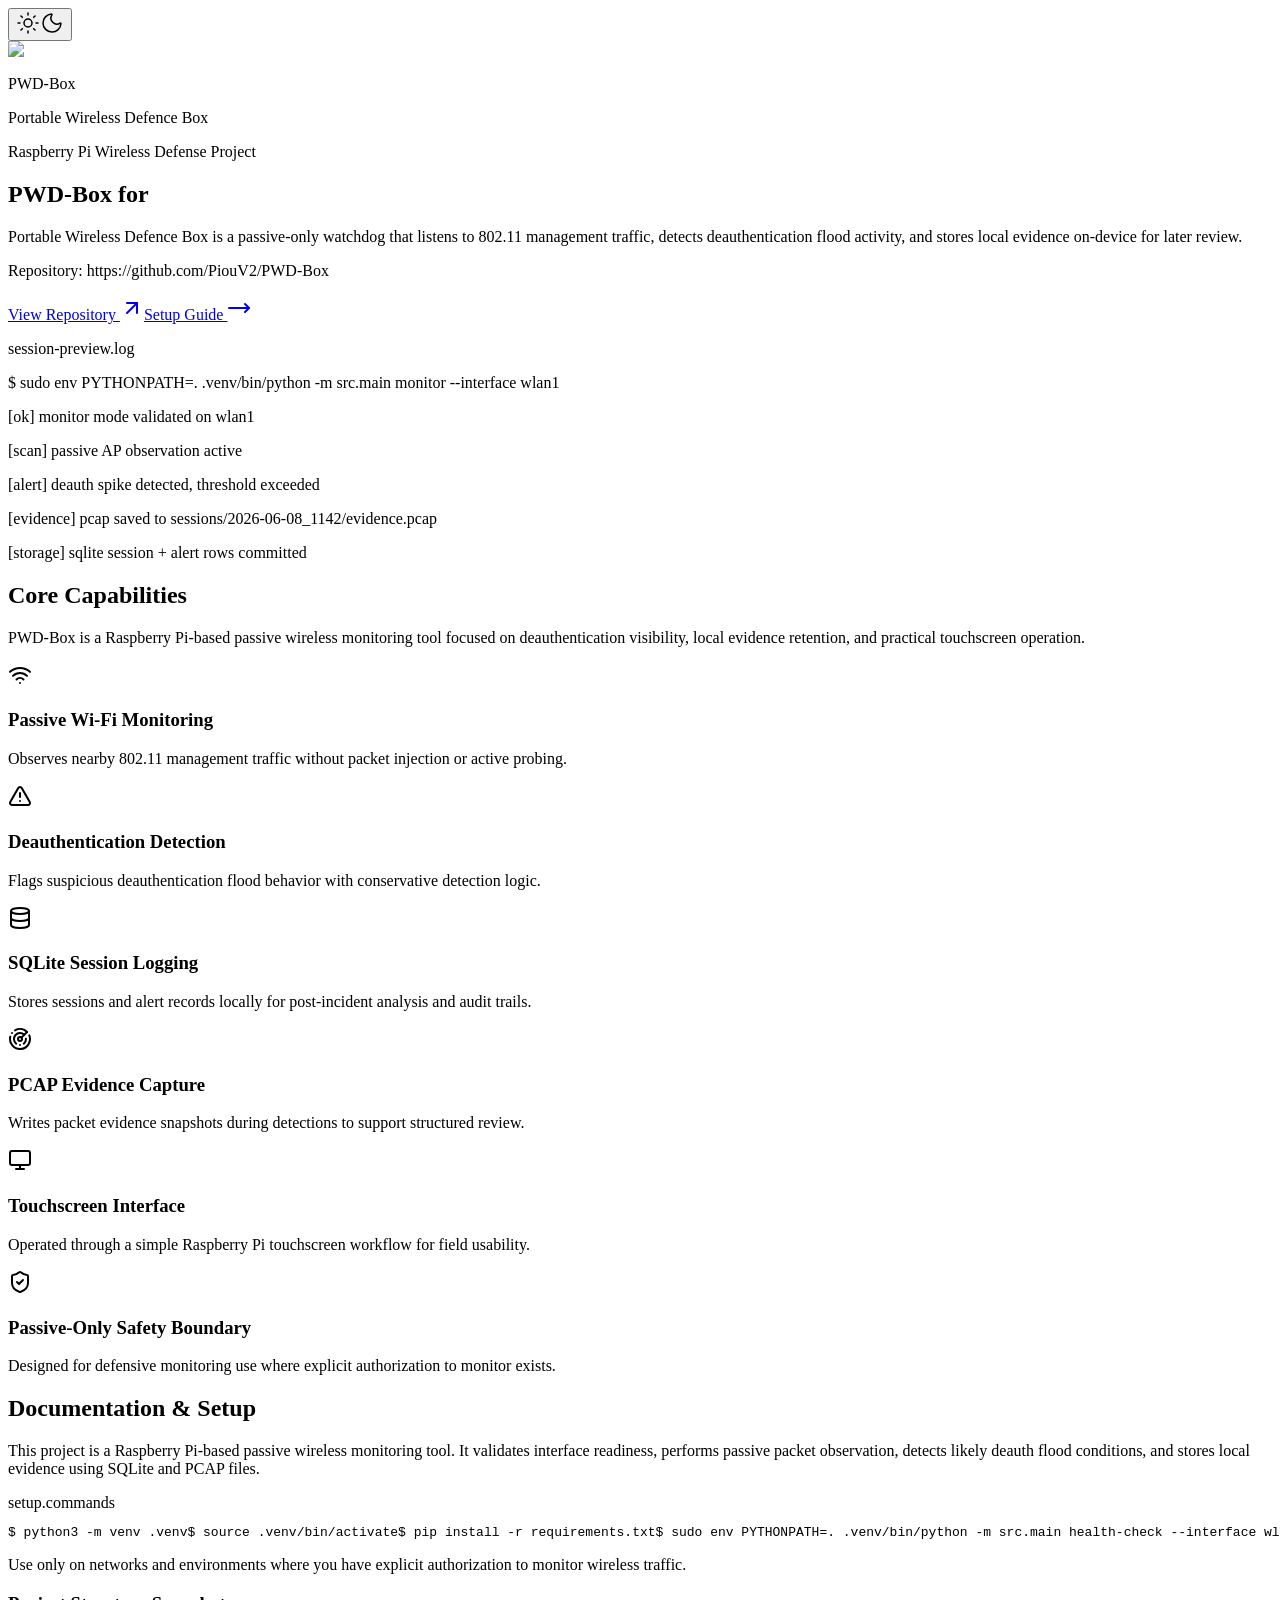
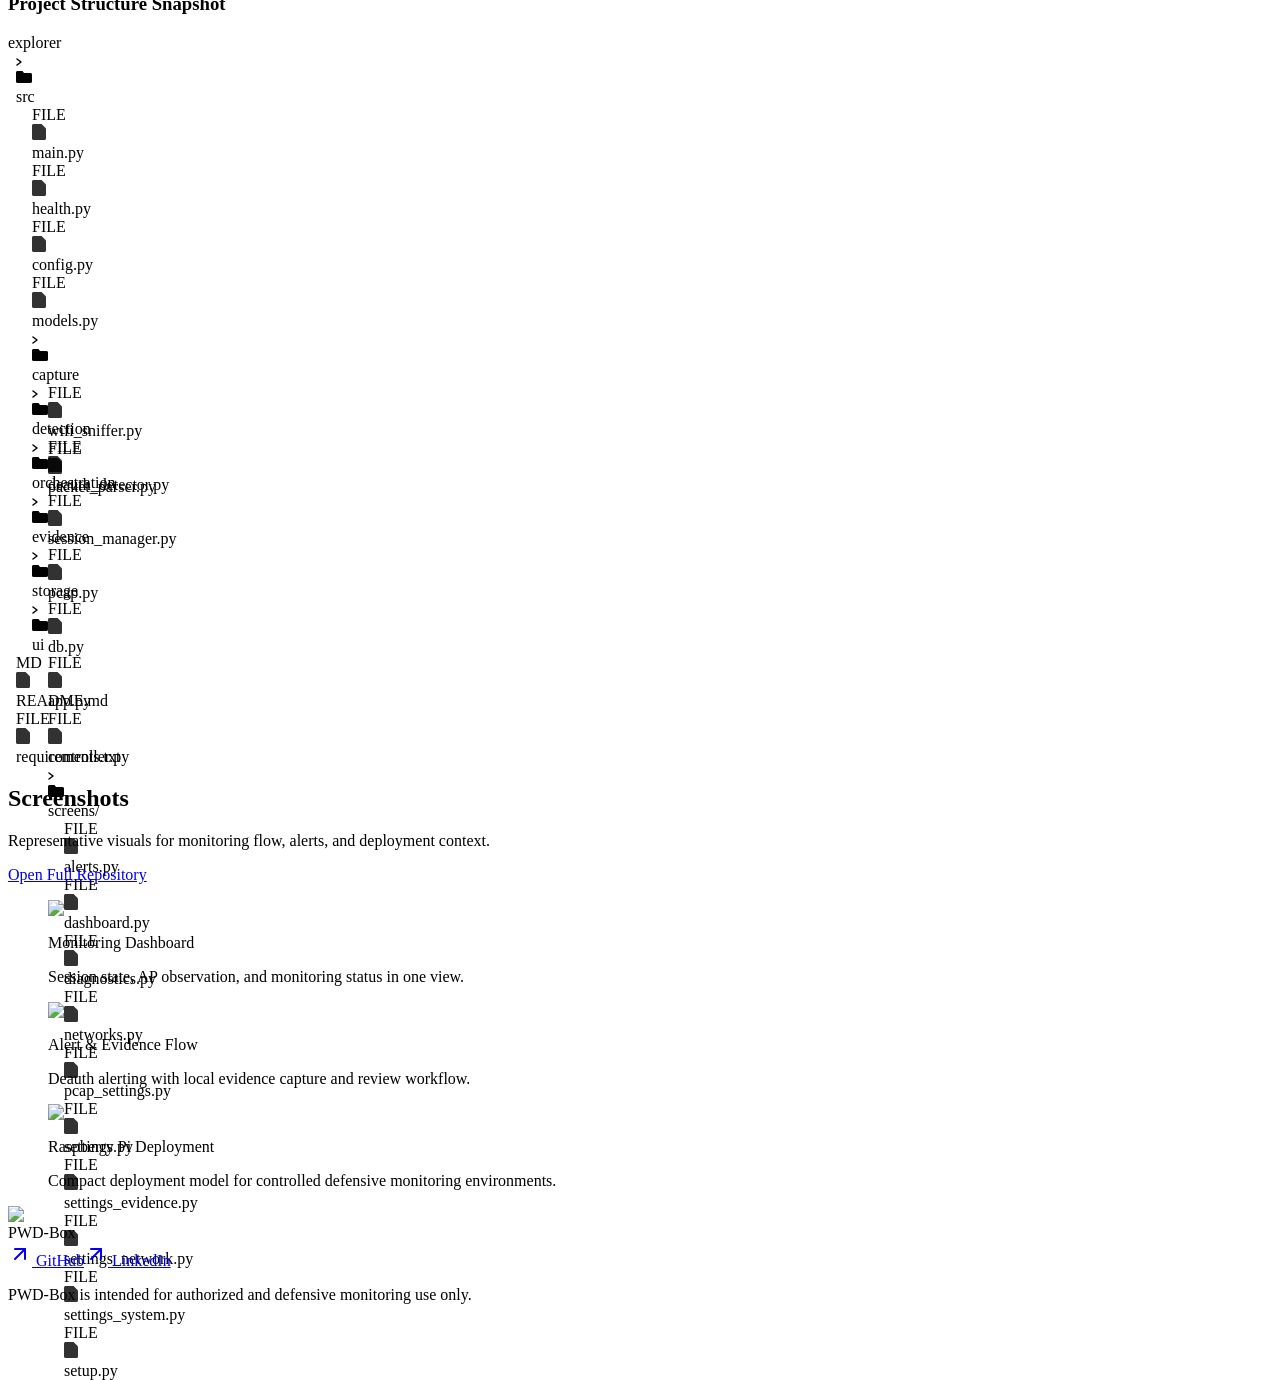
==== commit c0e88c40: "Add logo SVG file to the documentation" ====
--- a/docs/index.html
+++ b/docs/index.html
@@ -1 +1 @@
-<!DOCTYPE html><html lang="en" class="ibm_plex_sans_51c13876-module__6sSfpW__variable jetbrains_mono_38865a85-module__uXxy6G__variable h-full antialiased"><head><meta charSet="utf-8"/><meta name="viewport" content="width=device-width, initial-scale=1"/><link rel="preload" href="/_next/static/media/03fc1b4a8d284b5e-s.p.0wiir8udbzjvx.woff2" as="font" crossorigin="" type="font/woff2"/><link rel="preload" href="/_next/static/media/70bc3e132a0a741e-s.p.3t6q91iet4nsy.woff2" as="font" crossorigin="" type="font/woff2"/><link rel="preload" as="image" href="/logo.png"/><link rel="stylesheet" href="/_next/static/chunks/2didpircx0v_g.css" data-precedence="next"/><link rel="preload" as="script" fetchPriority="low" href="/_next/static/chunks/1ku8sqddhqfcx.js"/><script src="/_next/static/chunks/3n24mw23zydkv.js" async=""></script><script src="/_next/static/chunks/17ofzfylad34z.js" async=""></script><script src="/_next/static/chunks/turbopack-2cy5uvgmpqo7s.js" async=""></script><script src="/_next/static/chunks/40sayg2s1bjzi.js" async=""></script><script src="/_next/static/chunks/00ajj1e06o4d5.js" async=""></script><script src="/_next/static/chunks/1bkifvmy_vj72.js" async=""></script><meta name="next-size-adjust" content=""/><title>PWD-Box | Portable Wireless Defence Box</title><meta name="description" content="PWD-Box is a Raspberry Pi-based passive Wi-Fi monitoring project for deauthentication detection, local evidence capture, and defensive wireless visibility."/><link rel="shortcut icon" href="/logo.png"/><link rel="icon" href="/logo.png"/><link rel="apple-touch-icon" href="/logo.png"/><script src="/_next/static/chunks/0cz1d0mv5g_q7.js" noModule=""></script></head><body class="min-h-full flex flex-col"><div hidden=""><!--$--><!--/$--></div><div class="min-h-screen bg-app-gradient text-foreground"><main class="mx-auto max-w-6xl"><section class="w-full border-b border-primary/10 pb-14"><div class="mx-auto max-w-6xl px-6 pt-12 sm:px-8 lg:px-10 lg:pt-20"><div class="grid gap-10 lg:grid-cols-[1.1fr_0.9fr] lg:items-center"><div class="flex flex-col gap-6"><div class="flex items-center gap-3"><div class="flex h-11 w-11 items-center justify-center rounded-xl border border-primary/20 bg-white shadow-sm"><img alt="PWD-Box logo" width="28" height="28" decoding="async" data-nimg="1" style="color:transparent" src="/logo.png"/></div><div><p class="text-sm font-semibold tracking-tight text-foreground">PWD-Box</p><p class="text-xs text-muted-foreground">Portable Wireless Defence Box</p></div></div><p class="inline-flex w-fit rounded-full border border-primary/20 bg-primary/5 px-3 py-1 text-xs font-medium uppercase tracking-[0.12em] text-primary">Raspberry Pi Wireless Defense Project</p><h1 class="text-balance text-4xl font-semibold tracking-tight text-foreground md:text-6xl">PWD-Box for<span class="relative block h-[1.15em] overflow-hidden pt-1 text-primary"><span class="absolute inset-0" style="opacity:0;transform:translateY(100%)">passive<!-- --> monitoring</span><span class="absolute inset-0" style="opacity:0;transform:translateY(100%)">portable<!-- --> monitoring</span><span class="absolute inset-0" style="opacity:0;transform:translateY(100%)">evidence-led<!-- --> monitoring</span><span class="absolute inset-0" style="opacity:0;transform:translateY(100%)">touch-ready<!-- --> monitoring</span><span class="absolute inset-0" style="opacity:0;transform:translateY(100%)">defensive<!-- --> monitoring</span></span></h1><p class="max-w-2xl text-pretty text-base leading-7 text-muted-foreground md:text-lg">Portable Wireless Defence Box is a passive-only watchdog that listens to 802.11 management traffic, detects deauthentication flood activity, and stores local evidence on-device for later review.</p><p class="font-mono text-sm text-muted-foreground">Repository: <!-- -->https://github.com/PiouV2/PWD-Box</p><div class="flex flex-wrap gap-3"><a href="https://github.com/PiouV2/PWD-Box" target="_blank" rel="noreferrer noopener" class="inline-flex items-center justify-center whitespace-nowrap text-sm font-medium ring-offset-background transition-colors focus-visible:outline-none focus-visible:ring-2 focus-visible:ring-ring focus-visible:ring-offset-2 disabled:pointer-events-none disabled:opacity-50 bg-primary text-primary-foreground hover:bg-primary/90 h-11 rounded-md px-8 gap-2">View Repository <svg xmlns="http://www.w3.org/2000/svg" width="24" height="24" viewBox="0 0 24 24" fill="none" stroke="currentColor" stroke-width="2" stroke-linecap="round" stroke-linejoin="round" class="lucide lucide-arrow-up-right h-4 w-4" aria-hidden="true"><path d="M7 7h10v10"></path><path d="M7 17 17 7"></path></svg></a><a href="#docs-setup" class="inline-flex items-center justify-center whitespace-nowrap text-sm font-medium ring-offset-background transition-colors focus-visible:outline-none focus-visible:ring-2 focus-visible:ring-ring focus-visible:ring-offset-2 disabled:pointer-events-none disabled:opacity-50 border border-input bg-background hover:bg-accent hover:text-accent-foreground h-11 rounded-md px-8 gap-2">Setup Guide <svg xmlns="http://www.w3.org/2000/svg" width="24" height="24" viewBox="0 0 24 24" fill="none" stroke="currentColor" stroke-width="2" stroke-linecap="round" stroke-linejoin="round" class="lucide lucide-move-right h-4 w-4" aria-hidden="true"><path d="M18 8L22 12L18 16"></path><path d="M2 12H22"></path></svg></a></div></div><div class="overflow-hidden rounded-xl border border-primary/20 bg-card shadow-sm"><div class="flex items-center justify-between border-b border-primary/15 bg-primary/5 px-4 py-2.5"><div class="flex gap-1.5"><span class="h-2.5 w-2.5 rounded-full bg-primary/40"></span><span class="h-2.5 w-2.5 rounded-full bg-primary/30"></span><span class="h-2.5 w-2.5 rounded-full bg-primary/20"></span></div><p class="font-mono text-xs text-primary">session-preview.log</p></div><div class="space-y-2 p-4 font-mono text-[13px] leading-6 text-slate-700"><p>$ sudo env PYTHONPATH=. .venv/bin/python -m src.main monitor --interface wlan1</p><p class="text-primary">[ok] monitor mode validated on wlan1</p><p>[scan] passive AP observation active</p><p class="text-primary">[alert] deauth spike detected, threshold exceeded</p><p>[evidence] pcap saved to sessions/2026-06-08_1142/evidence.pcap</p><p>[storage] sqlite session + alert rows committed</p></div></div></div></div></section><section class="px-6 py-14 sm:px-8 lg:px-10"><div class="mb-8"><h2 class="text-2xl font-semibold tracking-tight md:text-3xl">Core Capabilities</h2><p class="mt-2 max-w-3xl text-muted-foreground">PWD-Box is a Raspberry Pi-based passive wireless monitoring tool focused on deauthentication visibility, local evidence retention, and practical touchscreen operation.</p></div><div class="grid gap-4 sm:grid-cols-2 lg:grid-cols-3"><article class="group rounded-xl border border-primary/20 bg-card p-5 shadow-sm transition-all hover:-translate-y-0.5 hover:border-primary/35"><svg xmlns="http://www.w3.org/2000/svg" width="24" height="24" viewBox="0 0 24 24" fill="none" stroke="currentColor" stroke-width="2" stroke-linecap="round" stroke-linejoin="round" class="lucide lucide-wifi h-5 w-5 text-primary" aria-hidden="true"><path d="M12 20h.01"></path><path d="M2 8.82a15 15 0 0 1 20 0"></path><path d="M5 12.859a10 10 0 0 1 14 0"></path><path d="M8.5 16.429a5 5 0 0 1 7 0"></path></svg><h3 class="mt-4 text-lg font-semibold text-card-foreground">Passive Wi-Fi Monitoring</h3><p class="mt-2 text-sm leading-6 text-muted-foreground">Observes nearby 802.11 management traffic without packet injection or active probing.</p></article><article class="group rounded-xl border border-primary/20 bg-card p-5 shadow-sm transition-all hover:-translate-y-0.5 hover:border-primary/35"><svg xmlns="http://www.w3.org/2000/svg" width="24" height="24" viewBox="0 0 24 24" fill="none" stroke="currentColor" stroke-width="2" stroke-linecap="round" stroke-linejoin="round" class="lucide lucide-triangle-alert h-5 w-5 text-primary" aria-hidden="true"><path d="m21.73 18-8-14a2 2 0 0 0-3.48 0l-8 14A2 2 0 0 0 4 21h16a2 2 0 0 0 1.73-3"></path><path d="M12 9v4"></path><path d="M12 17h.01"></path></svg><h3 class="mt-4 text-lg font-semibold text-card-foreground">Deauthentication Detection</h3><p class="mt-2 text-sm leading-6 text-muted-foreground">Flags suspicious deauthentication flood behavior with conservative detection logic.</p></article><article class="group rounded-xl border border-primary/20 bg-card p-5 shadow-sm transition-all hover:-translate-y-0.5 hover:border-primary/35"><svg xmlns="http://www.w3.org/2000/svg" width="24" height="24" viewBox="0 0 24 24" fill="none" stroke="currentColor" stroke-width="2" stroke-linecap="round" stroke-linejoin="round" class="lucide lucide-database h-5 w-5 text-primary" aria-hidden="true"><ellipse cx="12" cy="5" rx="9" ry="3"></ellipse><path d="M3 5V19A9 3 0 0 0 21 19V5"></path><path d="M3 12A9 3 0 0 0 21 12"></path></svg><h3 class="mt-4 text-lg font-semibold text-card-foreground">SQLite Session Logging</h3><p class="mt-2 text-sm leading-6 text-muted-foreground">Stores sessions and alert records locally for post-incident analysis and audit trails.</p></article><article class="group rounded-xl border border-primary/20 bg-card p-5 shadow-sm transition-all hover:-translate-y-0.5 hover:border-primary/35"><svg xmlns="http://www.w3.org/2000/svg" width="24" height="24" viewBox="0 0 24 24" fill="none" stroke="currentColor" stroke-width="2" stroke-linecap="round" stroke-linejoin="round" class="lucide lucide-radar h-5 w-5 text-primary" aria-hidden="true"><path d="M19.07 4.93A10 10 0 0 0 6.99 3.34"></path><path d="M4 6h.01"></path><path d="M2.29 9.62A10 10 0 1 0 21.31 8.35"></path><path d="M16.24 7.76A6 6 0 1 0 8.23 16.67"></path><path d="M12 18h.01"></path><path d="M17.99 11.66A6 6 0 0 1 15.77 16.67"></path><circle cx="12" cy="12" r="2"></circle><path d="m13.41 10.59 5.66-5.66"></path></svg><h3 class="mt-4 text-lg font-semibold text-card-foreground">PCAP Evidence Capture</h3><p class="mt-2 text-sm leading-6 text-muted-foreground">Writes packet evidence snapshots during detections to support structured review.</p></article><article class="group rounded-xl border border-primary/20 bg-card p-5 shadow-sm transition-all hover:-translate-y-0.5 hover:border-primary/35"><svg xmlns="http://www.w3.org/2000/svg" width="24" height="24" viewBox="0 0 24 24" fill="none" stroke="currentColor" stroke-width="2" stroke-linecap="round" stroke-linejoin="round" class="lucide lucide-monitor h-5 w-5 text-primary" aria-hidden="true"><rect width="20" height="14" x="2" y="3" rx="2"></rect><line x1="8" x2="16" y1="21" y2="21"></line><line x1="12" x2="12" y1="17" y2="21"></line></svg><h3 class="mt-4 text-lg font-semibold text-card-foreground">Touchscreen Interface</h3><p class="mt-2 text-sm leading-6 text-muted-foreground">Operated through a simple Raspberry Pi touchscreen workflow for field usability.</p></article><article class="group rounded-xl border border-primary/20 bg-card p-5 shadow-sm transition-all hover:-translate-y-0.5 hover:border-primary/35"><svg xmlns="http://www.w3.org/2000/svg" width="24" height="24" viewBox="0 0 24 24" fill="none" stroke="currentColor" stroke-width="2" stroke-linecap="round" stroke-linejoin="round" class="lucide lucide-shield-check h-5 w-5 text-primary" aria-hidden="true"><path d="M20 13c0 5-3.5 7.5-7.66 8.95a1 1 0 0 1-.67-.01C7.5 20.5 4 18 4 13V6a1 1 0 0 1 1-1c2 0 4.5-1.2 6.24-2.72a1.17 1.17 0 0 1 1.52 0C14.51 3.81 17 5 19 5a1 1 0 0 1 1 1z"></path><path d="m9 12 2 2 4-4"></path></svg><h3 class="mt-4 text-lg font-semibold text-card-foreground">Passive-Only Safety Boundary</h3><p class="mt-2 text-sm leading-6 text-muted-foreground">Designed for defensive monitoring use where explicit authorization to monitor exists.</p></article></div></section><section id="docs-setup" class="grid gap-6 px-6 pb-14 sm:px-8 lg:grid-cols-2 lg:px-10"><div class="rounded-xl border border-primary/20 bg-card p-6 shadow-sm"><h2 class="text-2xl font-semibold tracking-tight">Documentation &amp; Setup</h2><p class="mt-3 text-sm leading-6 text-muted-foreground">This project is a Raspberry Pi-based passive wireless monitoring tool. It validates interface readiness, performs passive packet observation, detects likely deauth flood conditions, and stores local evidence using SQLite and PCAP files.</p><div class="mt-5 overflow-hidden rounded-lg border border-primary/20 bg-[#f6f6fb]"><div class="border-b border-primary/10 bg-primary/5 px-4 py-2 text-xs font-medium uppercase tracking-wide text-primary">setup.commands</div><pre class="overflow-x-auto p-4 text-xs leading-6 text-slate-800"><code class="block font-mono">$ <!-- -->python3 -m venv .venv</code><code class="block font-mono">$ <!-- -->source .venv/bin/activate</code><code class="block font-mono">$ <!-- -->pip install -r requirements.txt</code><code class="block font-mono">$ <!-- -->sudo env PYTHONPATH=. .venv/bin/python -m src.main health-check --interface wlan1</code><code class="block font-mono">$ <!-- -->sudo env PYTHONPATH=. .venv/bin/python -m src.main monitor --interface wlan1</code><code class="block font-mono">$ <!-- -->sudo env PYTHONPATH=. .venv/bin/python -m src.ui</code></pre></div><p class="mt-4 text-xs leading-5 text-muted-foreground">Use only on networks and environments where you have explicit authorization to monitor wireless traffic.</p></div><div class="rounded-xl border border-primary/20 bg-card p-6 shadow-sm"><h3 class="mb-4 text-lg font-semibold">Project Structure Snapshot</h3><div class="rounded-lg border border-border/50 bg-file-tree-bg p-3 font-mono"><div class="mb-2 flex items-center gap-2 border-b border-border/40 pb-3"><div class="flex gap-1.5"><div class="h-2.5 w-2.5 rounded-full bg-primary/45"></div><div class="h-2.5 w-2.5 rounded-full bg-primary/30"></div><div class="h-2.5 w-2.5 rounded-full bg-primary/20"></div></div><span class="ml-2 text-xs text-muted-foreground">explorer</span></div><div class="space-y-0.5"><div class="select-none"><div class="group relative flex cursor-pointer items-center gap-2 rounded-md px-2 py-1 transition-all duration-200 ease-out" style="padding-left:8px"><div class="flex h-4 w-4 items-center justify-center transition-transform duration-200 ease-out rotate-90"><svg width="6" height="8" viewBox="0 0 6 8" fill="none" class="transition-colors duration-200 text-muted-foreground"><path d="M1 1L5 4L1 7" stroke="currentColor" stroke-width="1.5" stroke-linecap="round" stroke-linejoin="round"></path></svg></div><div class="flex h-5 w-5 items-center justify-center rounded transition-all duration-200 text-folder-icon/80"><svg width="16" height="14" viewBox="0 0 16 14" fill="currentColor"><path d="M1.5 1C0.671573 1 0 1.67157 0 2.5V11.5C0 12.3284 0.671573 13 1.5 13H14.5C15.3284 13 16 12.3284 16 11.5V4.5C16 3.67157 15.3284 3 14.5 3H8L6.5 1H1.5Z"></path></svg></div><span class="font-mono text-sm transition-colors duration-200 text-foreground/90">src</span><div class="absolute right-2 h-1.5 w-1.5 rounded-full bg-primary transition-all duration-200 scale-0 opacity-0"></div></div><div class="overflow-hidden transition-all duration-300 ease-out opacity-100" style="max-height:1000px"><div class="select-none"><div class="group relative flex cursor-pointer items-center gap-2 rounded-md px-2 py-1 transition-all duration-200 ease-out" style="padding-left:24px"><div class="absolute bottom-0 top-0 flex" style="left:16px"><div class="w-px transition-colors duration-200 bg-border/60"></div></div><div class="flex h-4 w-4 items-center justify-center transition-transform duration-200 ease-out"><span class="text-[9px] font-bold tracking-wide text-muted-foreground">FILE</span></div><div class="flex h-5 w-5 items-center justify-center rounded transition-all duration-200 text-muted-foreground opacity-70"><svg width="14" height="16" viewBox="0 0 14 16" fill="currentColor" opacity="0.8"><path d="M1.5 0C0.671573 0 0 0.671573 0 1.5V14.5C0 15.3284 0.671573 16 1.5 16H12.5C13.3284 16 14 15.3284 14 14.5V4.5L9.5 0H1.5Z"></path><path d="M9 0V4.5H14" fill="currentColor" fill-opacity="0.5"></path></svg></div><span class="font-mono text-sm transition-colors duration-200 text-muted-foreground">main.py</span><div class="absolute right-2 h-1.5 w-1.5 rounded-full bg-primary transition-all duration-200 scale-0 opacity-0"></div></div></div><div class="select-none"><div class="group relative flex cursor-pointer items-center gap-2 rounded-md px-2 py-1 transition-all duration-200 ease-out" style="padding-left:24px"><div class="absolute bottom-0 top-0 flex" style="left:16px"><div class="w-px transition-colors duration-200 bg-border/60"></div></div><div class="flex h-4 w-4 items-center justify-center transition-transform duration-200 ease-out"><span class="text-[9px] font-bold tracking-wide text-muted-foreground">FILE</span></div><div class="flex h-5 w-5 items-center justify-center rounded transition-all duration-200 text-muted-foreground opacity-70"><svg width="14" height="16" viewBox="0 0 14 16" fill="currentColor" opacity="0.8"><path d="M1.5 0C0.671573 0 0 0.671573 0 1.5V14.5C0 15.3284 0.671573 16 1.5 16H12.5C13.3284 16 14 15.3284 14 14.5V4.5L9.5 0H1.5Z"></path><path d="M9 0V4.5H14" fill="currentColor" fill-opacity="0.5"></path></svg></div><span class="font-mono text-sm transition-colors duration-200 text-muted-foreground">health.py</span><div class="absolute right-2 h-1.5 w-1.5 rounded-full bg-primary transition-all duration-200 scale-0 opacity-0"></div></div></div><div class="select-none"><div class="group relative flex cursor-pointer items-center gap-2 rounded-md px-2 py-1 transition-all duration-200 ease-out" style="padding-left:24px"><div class="absolute bottom-0 top-0 flex" style="left:16px"><div class="w-px transition-colors duration-200 bg-border/60"></div></div><div class="flex h-4 w-4 items-center justify-center transition-transform duration-200 ease-out"><span class="text-[9px] font-bold tracking-wide text-muted-foreground">FILE</span></div><div class="flex h-5 w-5 items-center justify-center rounded transition-all duration-200 text-muted-foreground opacity-70"><svg width="14" height="16" viewBox="0 0 14 16" fill="currentColor" opacity="0.8"><path d="M1.5 0C0.671573 0 0 0.671573 0 1.5V14.5C0 15.3284 0.671573 16 1.5 16H12.5C13.3284 16 14 15.3284 14 14.5V4.5L9.5 0H1.5Z"></path><path d="M9 0V4.5H14" fill="currentColor" fill-opacity="0.5"></path></svg></div><span class="font-mono text-sm transition-colors duration-200 text-muted-foreground">config.py</span><div class="absolute right-2 h-1.5 w-1.5 rounded-full bg-primary transition-all duration-200 scale-0 opacity-0"></div></div></div><div class="select-none"><div class="group relative flex cursor-pointer items-center gap-2 rounded-md px-2 py-1 transition-all duration-200 ease-out" style="padding-left:24px"><div class="absolute bottom-0 top-0 flex" style="left:16px"><div class="w-px transition-colors duration-200 bg-border/60"></div></div><div class="flex h-4 w-4 items-center justify-center transition-transform duration-200 ease-out"><span class="text-[9px] font-bold tracking-wide text-muted-foreground">FILE</span></div><div class="flex h-5 w-5 items-center justify-center rounded transition-all duration-200 text-muted-foreground opacity-70"><svg width="14" height="16" viewBox="0 0 14 16" fill="currentColor" opacity="0.8"><path d="M1.5 0C0.671573 0 0 0.671573 0 1.5V14.5C0 15.3284 0.671573 16 1.5 16H12.5C13.3284 16 14 15.3284 14 14.5V4.5L9.5 0H1.5Z"></path><path d="M9 0V4.5H14" fill="currentColor" fill-opacity="0.5"></path></svg></div><span class="font-mono text-sm transition-colors duration-200 text-muted-foreground">models.py</span><div class="absolute right-2 h-1.5 w-1.5 rounded-full bg-primary transition-all duration-200 scale-0 opacity-0"></div></div></div><div class="select-none"><div class="group relative flex cursor-pointer items-center gap-2 rounded-md px-2 py-1 transition-all duration-200 ease-out" style="padding-left:24px"><div class="absolute bottom-0 top-0 flex" style="left:16px"><div class="w-px transition-colors duration-200 bg-border/60"></div></div><div class="flex h-4 w-4 items-center justify-center transition-transform duration-200 ease-out"><svg width="6" height="8" viewBox="0 0 6 8" fill="none" class="transition-colors duration-200 text-muted-foreground"><path d="M1 1L5 4L1 7" stroke="currentColor" stroke-width="1.5" stroke-linecap="round" stroke-linejoin="round"></path></svg></div><div class="flex h-5 w-5 items-center justify-center rounded transition-all duration-200 text-folder-icon/80"><svg width="16" height="14" viewBox="0 0 16 14" fill="currentColor"><path d="M1.5 1C0.671573 1 0 1.67157 0 2.5V11.5C0 12.3284 0.671573 13 1.5 13H14.5C15.3284 13 16 12.3284 16 11.5V4.5C16 3.67157 15.3284 3 14.5 3H8L6.5 1H1.5Z"></path></svg></div><span class="font-mono text-sm transition-colors duration-200 text-foreground/90">capture</span><div class="absolute right-2 h-1.5 w-1.5 rounded-full bg-primary transition-all duration-200 scale-0 opacity-0"></div></div><div class="overflow-hidden transition-all duration-300 ease-out h-0 opacity-0" style="max-height:0px"><div class="select-none"><div class="group relative flex cursor-pointer items-center gap-2 rounded-md px-2 py-1 transition-all duration-200 ease-out" style="padding-left:40px"><div class="absolute bottom-0 top-0 flex" style="left:32px"><div class="w-px transition-colors duration-200 bg-border/60"></div></div><div class="flex h-4 w-4 items-center justify-center transition-transform duration-200 ease-out"><span class="text-[9px] font-bold tracking-wide text-muted-foreground">FILE</span></div><div class="flex h-5 w-5 items-center justify-center rounded transition-all duration-200 text-muted-foreground opacity-70"><svg width="14" height="16" viewBox="0 0 14 16" fill="currentColor" opacity="0.8"><path d="M1.5 0C0.671573 0 0 0.671573 0 1.5V14.5C0 15.3284 0.671573 16 1.5 16H12.5C13.3284 16 14 15.3284 14 14.5V4.5L9.5 0H1.5Z"></path><path d="M9 0V4.5H14" fill="currentColor" fill-opacity="0.5"></path></svg></div><span class="font-mono text-sm transition-colors duration-200 text-muted-foreground">wifi_sniffer.py</span><div class="absolute right-2 h-1.5 w-1.5 rounded-full bg-primary transition-all duration-200 scale-0 opacity-0"></div></div></div><div class="select-none"><div class="group relative flex cursor-pointer items-center gap-2 rounded-md px-2 py-1 transition-all duration-200 ease-out" style="padding-left:40px"><div class="absolute bottom-0 top-0 flex" style="left:32px"><div class="w-px transition-colors duration-200 bg-border/60"></div></div><div class="flex h-4 w-4 items-center justify-center transition-transform duration-200 ease-out"><span class="text-[9px] font-bold tracking-wide text-muted-foreground">FILE</span></div><div class="flex h-5 w-5 items-center justify-center rounded transition-all duration-200 text-muted-foreground opacity-70"><svg width="14" height="16" viewBox="0 0 14 16" fill="currentColor" opacity="0.8"><path d="M1.5 0C0.671573 0 0 0.671573 0 1.5V14.5C0 15.3284 0.671573 16 1.5 16H12.5C13.3284 16 14 15.3284 14 14.5V4.5L9.5 0H1.5Z"></path><path d="M9 0V4.5H14" fill="currentColor" fill-opacity="0.5"></path></svg></div><span class="font-mono text-sm transition-colors duration-200 text-muted-foreground">packet_parser.py</span><div class="absolute right-2 h-1.5 w-1.5 rounded-full bg-primary transition-all duration-200 scale-0 opacity-0"></div></div></div></div></div><div class="select-none"><div class="group relative flex cursor-pointer items-center gap-2 rounded-md px-2 py-1 transition-all duration-200 ease-out" style="padding-left:24px"><div class="absolute bottom-0 top-0 flex" style="left:16px"><div class="w-px transition-colors duration-200 bg-border/60"></div></div><div class="flex h-4 w-4 items-center justify-center transition-transform duration-200 ease-out"><svg width="6" height="8" viewBox="0 0 6 8" fill="none" class="transition-colors duration-200 text-muted-foreground"><path d="M1 1L5 4L1 7" stroke="currentColor" stroke-width="1.5" stroke-linecap="round" stroke-linejoin="round"></path></svg></div><div class="flex h-5 w-5 items-center justify-center rounded transition-all duration-200 text-folder-icon/80"><svg width="16" height="14" viewBox="0 0 16 14" fill="currentColor"><path d="M1.5 1C0.671573 1 0 1.67157 0 2.5V11.5C0 12.3284 0.671573 13 1.5 13H14.5C15.3284 13 16 12.3284 16 11.5V4.5C16 3.67157 15.3284 3 14.5 3H8L6.5 1H1.5Z"></path></svg></div><span class="font-mono text-sm transition-colors duration-200 text-foreground/90">detection</span><div class="absolute right-2 h-1.5 w-1.5 rounded-full bg-primary transition-all duration-200 scale-0 opacity-0"></div></div><div class="overflow-hidden transition-all duration-300 ease-out h-0 opacity-0" style="max-height:0px"><div class="select-none"><div class="group relative flex cursor-pointer items-center gap-2 rounded-md px-2 py-1 transition-all duration-200 ease-out" style="padding-left:40px"><div class="absolute bottom-0 top-0 flex" style="left:32px"><div class="w-px transition-colors duration-200 bg-border/60"></div></div><div class="flex h-4 w-4 items-center justify-center transition-transform duration-200 ease-out"><span class="text-[9px] font-bold tracking-wide text-muted-foreground">FILE</span></div><div class="flex h-5 w-5 items-center justify-center rounded transition-all duration-200 text-muted-foreground opacity-70"><svg width="14" height="16" viewBox="0 0 14 16" fill="currentColor" opacity="0.8"><path d="M1.5 0C0.671573 0 0 0.671573 0 1.5V14.5C0 15.3284 0.671573 16 1.5 16H12.5C13.3284 16 14 15.3284 14 14.5V4.5L9.5 0H1.5Z"></path><path d="M9 0V4.5H14" fill="currentColor" fill-opacity="0.5"></path></svg></div><span class="font-mono text-sm transition-colors duration-200 text-muted-foreground">deauth_detector.py</span><div class="absolute right-2 h-1.5 w-1.5 rounded-full bg-primary transition-all duration-200 scale-0 opacity-0"></div></div></div></div></div><div class="select-none"><div class="group relative flex cursor-pointer items-center gap-2 rounded-md px-2 py-1 transition-all duration-200 ease-out" style="padding-left:24px"><div class="absolute bottom-0 top-0 flex" style="left:16px"><div class="w-px transition-colors duration-200 bg-border/60"></div></div><div class="flex h-4 w-4 items-center justify-center transition-transform duration-200 ease-out"><svg width="6" height="8" viewBox="0 0 6 8" fill="none" class="transition-colors duration-200 text-muted-foreground"><path d="M1 1L5 4L1 7" stroke="currentColor" stroke-width="1.5" stroke-linecap="round" stroke-linejoin="round"></path></svg></div><div class="flex h-5 w-5 items-center justify-center rounded transition-all duration-200 text-folder-icon/80"><svg width="16" height="14" viewBox="0 0 16 14" fill="currentColor"><path d="M1.5 1C0.671573 1 0 1.67157 0 2.5V11.5C0 12.3284 0.671573 13 1.5 13H14.5C15.3284 13 16 12.3284 16 11.5V4.5C16 3.67157 15.3284 3 14.5 3H8L6.5 1H1.5Z"></path></svg></div><span class="font-mono text-sm transition-colors duration-200 text-foreground/90">orchestration</span><div class="absolute right-2 h-1.5 w-1.5 rounded-full bg-primary transition-all duration-200 scale-0 opacity-0"></div></div><div class="overflow-hidden transition-all duration-300 ease-out h-0 opacity-0" style="max-height:0px"><div class="select-none"><div class="group relative flex cursor-pointer items-center gap-2 rounded-md px-2 py-1 transition-all duration-200 ease-out" style="padding-left:40px"><div class="absolute bottom-0 top-0 flex" style="left:32px"><div class="w-px transition-colors duration-200 bg-border/60"></div></div><div class="flex h-4 w-4 items-center justify-center transition-transform duration-200 ease-out"><span class="text-[9px] font-bold tracking-wide text-muted-foreground">FILE</span></div><div class="flex h-5 w-5 items-center justify-center rounded transition-all duration-200 text-muted-foreground opacity-70"><svg width="14" height="16" viewBox="0 0 14 16" fill="currentColor" opacity="0.8"><path d="M1.5 0C0.671573 0 0 0.671573 0 1.5V14.5C0 15.3284 0.671573 16 1.5 16H12.5C13.3284 16 14 15.3284 14 14.5V4.5L9.5 0H1.5Z"></path><path d="M9 0V4.5H14" fill="currentColor" fill-opacity="0.5"></path></svg></div><span class="font-mono text-sm transition-colors duration-200 text-muted-foreground">session_manager.py</span><div class="absolute right-2 h-1.5 w-1.5 rounded-full bg-primary transition-all duration-200 scale-0 opacity-0"></div></div></div></div></div><div class="select-none"><div class="group relative flex cursor-pointer items-center gap-2 rounded-md px-2 py-1 transition-all duration-200 ease-out" style="padding-left:24px"><div class="absolute bottom-0 top-0 flex" style="left:16px"><div class="w-px transition-colors duration-200 bg-border/60"></div></div><div class="flex h-4 w-4 items-center justify-center transition-transform duration-200 ease-out"><svg width="6" height="8" viewBox="0 0 6 8" fill="none" class="transition-colors duration-200 text-muted-foreground"><path d="M1 1L5 4L1 7" stroke="currentColor" stroke-width="1.5" stroke-linecap="round" stroke-linejoin="round"></path></svg></div><div class="flex h-5 w-5 items-center justify-center rounded transition-all duration-200 text-folder-icon/80"><svg width="16" height="14" viewBox="0 0 16 14" fill="currentColor"><path d="M1.5 1C0.671573 1 0 1.67157 0 2.5V11.5C0 12.3284 0.671573 13 1.5 13H14.5C15.3284 13 16 12.3284 16 11.5V4.5C16 3.67157 15.3284 3 14.5 3H8L6.5 1H1.5Z"></path></svg></div><span class="font-mono text-sm transition-colors duration-200 text-foreground/90">evidence</span><div class="absolute right-2 h-1.5 w-1.5 rounded-full bg-primary transition-all duration-200 scale-0 opacity-0"></div></div><div class="overflow-hidden transition-all duration-300 ease-out h-0 opacity-0" style="max-height:0px"><div class="select-none"><div class="group relative flex cursor-pointer items-center gap-2 rounded-md px-2 py-1 transition-all duration-200 ease-out" style="padding-left:40px"><div class="absolute bottom-0 top-0 flex" style="left:32px"><div class="w-px transition-colors duration-200 bg-border/60"></div></div><div class="flex h-4 w-4 items-center justify-center transition-transform duration-200 ease-out"><span class="text-[9px] font-bold tracking-wide text-muted-foreground">FILE</span></div><div class="flex h-5 w-5 items-center justify-center rounded transition-all duration-200 text-muted-foreground opacity-70"><svg width="14" height="16" viewBox="0 0 14 16" fill="currentColor" opacity="0.8"><path d="M1.5 0C0.671573 0 0 0.671573 0 1.5V14.5C0 15.3284 0.671573 16 1.5 16H12.5C13.3284 16 14 15.3284 14 14.5V4.5L9.5 0H1.5Z"></path><path d="M9 0V4.5H14" fill="currentColor" fill-opacity="0.5"></path></svg></div><span class="font-mono text-sm transition-colors duration-200 text-muted-foreground">pcap.py</span><div class="absolute right-2 h-1.5 w-1.5 rounded-full bg-primary transition-all duration-200 scale-0 opacity-0"></div></div></div></div></div><div class="select-none"><div class="group relative flex cursor-pointer items-center gap-2 rounded-md px-2 py-1 transition-all duration-200 ease-out" style="padding-left:24px"><div class="absolute bottom-0 top-0 flex" style="left:16px"><div class="w-px transition-colors duration-200 bg-border/60"></div></div><div class="flex h-4 w-4 items-center justify-center transition-transform duration-200 ease-out"><svg width="6" height="8" viewBox="0 0 6 8" fill="none" class="transition-colors duration-200 text-muted-foreground"><path d="M1 1L5 4L1 7" stroke="currentColor" stroke-width="1.5" stroke-linecap="round" stroke-linejoin="round"></path></svg></div><div class="flex h-5 w-5 items-center justify-center rounded transition-all duration-200 text-folder-icon/80"><svg width="16" height="14" viewBox="0 0 16 14" fill="currentColor"><path d="M1.5 1C0.671573 1 0 1.67157 0 2.5V11.5C0 12.3284 0.671573 13 1.5 13H14.5C15.3284 13 16 12.3284 16 11.5V4.5C16 3.67157 15.3284 3 14.5 3H8L6.5 1H1.5Z"></path></svg></div><span class="font-mono text-sm transition-colors duration-200 text-foreground/90">storage</span><div class="absolute right-2 h-1.5 w-1.5 rounded-full bg-primary transition-all duration-200 scale-0 opacity-0"></div></div><div class="overflow-hidden transition-all duration-300 ease-out h-0 opacity-0" style="max-height:0px"><div class="select-none"><div class="group relative flex cursor-pointer items-center gap-2 rounded-md px-2 py-1 transition-all duration-200 ease-out" style="padding-left:40px"><div class="absolute bottom-0 top-0 flex" style="left:32px"><div class="w-px transition-colors duration-200 bg-border/60"></div></div><div class="flex h-4 w-4 items-center justify-center transition-transform duration-200 ease-out"><span class="text-[9px] font-bold tracking-wide text-muted-foreground">FILE</span></div><div class="flex h-5 w-5 items-center justify-center rounded transition-all duration-200 text-muted-foreground opacity-70"><svg width="14" height="16" viewBox="0 0 14 16" fill="currentColor" opacity="0.8"><path d="M1.5 0C0.671573 0 0 0.671573 0 1.5V14.5C0 15.3284 0.671573 16 1.5 16H12.5C13.3284 16 14 15.3284 14 14.5V4.5L9.5 0H1.5Z"></path><path d="M9 0V4.5H14" fill="currentColor" fill-opacity="0.5"></path></svg></div><span class="font-mono text-sm transition-colors duration-200 text-muted-foreground">db.py</span><div class="absolute right-2 h-1.5 w-1.5 rounded-full bg-primary transition-all duration-200 scale-0 opacity-0"></div></div></div></div></div><div class="select-none"><div class="group relative flex cursor-pointer items-center gap-2 rounded-md px-2 py-1 transition-all duration-200 ease-out" style="padding-left:24px"><div class="absolute bottom-0 top-0 flex" style="left:16px"><div class="w-px transition-colors duration-200 bg-border/60"></div></div><div class="flex h-4 w-4 items-center justify-center transition-transform duration-200 ease-out"><svg width="6" height="8" viewBox="0 0 6 8" fill="none" class="transition-colors duration-200 text-muted-foreground"><path d="M1 1L5 4L1 7" stroke="currentColor" stroke-width="1.5" stroke-linecap="round" stroke-linejoin="round"></path></svg></div><div class="flex h-5 w-5 items-center justify-center rounded transition-all duration-200 text-folder-icon/80"><svg width="16" height="14" viewBox="0 0 16 14" fill="currentColor"><path d="M1.5 1C0.671573 1 0 1.67157 0 2.5V11.5C0 12.3284 0.671573 13 1.5 13H14.5C15.3284 13 16 12.3284 16 11.5V4.5C16 3.67157 15.3284 3 14.5 3H8L6.5 1H1.5Z"></path></svg></div><span class="font-mono text-sm transition-colors duration-200 text-foreground/90">ui</span><div class="absolute right-2 h-1.5 w-1.5 rounded-full bg-primary transition-all duration-200 scale-0 opacity-0"></div></div><div class="overflow-hidden transition-all duration-300 ease-out h-0 opacity-0" style="max-height:0px"><div class="select-none"><div class="group relative flex cursor-pointer items-center gap-2 rounded-md px-2 py-1 transition-all duration-200 ease-out" style="padding-left:40px"><div class="absolute bottom-0 top-0 flex" style="left:32px"><div class="w-px transition-colors duration-200 bg-border/60"></div></div><div class="flex h-4 w-4 items-center justify-center transition-transform duration-200 ease-out"><span class="text-[9px] font-bold tracking-wide text-muted-foreground">FILE</span></div><div class="flex h-5 w-5 items-center justify-center rounded transition-all duration-200 text-muted-foreground opacity-70"><svg width="14" height="16" viewBox="0 0 14 16" fill="currentColor" opacity="0.8"><path d="M1.5 0C0.671573 0 0 0.671573 0 1.5V14.5C0 15.3284 0.671573 16 1.5 16H12.5C13.3284 16 14 15.3284 14 14.5V4.5L9.5 0H1.5Z"></path><path d="M9 0V4.5H14" fill="currentColor" fill-opacity="0.5"></path></svg></div><span class="font-mono text-sm transition-colors duration-200 text-muted-foreground">app.py</span><div class="absolute right-2 h-1.5 w-1.5 rounded-full bg-primary transition-all duration-200 scale-0 opacity-0"></div></div></div><div class="select-none"><div class="group relative flex cursor-pointer items-center gap-2 rounded-md px-2 py-1 transition-all duration-200 ease-out" style="padding-left:40px"><div class="absolute bottom-0 top-0 flex" style="left:32px"><div class="w-px transition-colors duration-200 bg-border/60"></div></div><div class="flex h-4 w-4 items-center justify-center transition-transform duration-200 ease-out"><span class="text-[9px] font-bold tracking-wide text-muted-foreground">FILE</span></div><div class="flex h-5 w-5 items-center justify-center rounded transition-all duration-200 text-muted-foreground opacity-70"><svg width="14" height="16" viewBox="0 0 14 16" fill="currentColor" opacity="0.8"><path d="M1.5 0C0.671573 0 0 0.671573 0 1.5V14.5C0 15.3284 0.671573 16 1.5 16H12.5C13.3284 16 14 15.3284 14 14.5V4.5L9.5 0H1.5Z"></path><path d="M9 0V4.5H14" fill="currentColor" fill-opacity="0.5"></path></svg></div><span class="font-mono text-sm transition-colors duration-200 text-muted-foreground">controller.py</span><div class="absolute right-2 h-1.5 w-1.5 rounded-full bg-primary transition-all duration-200 scale-0 opacity-0"></div></div></div><div class="select-none"><div class="group relative flex cursor-pointer items-center gap-2 rounded-md px-2 py-1 transition-all duration-200 ease-out" style="padding-left:40px"><div class="absolute bottom-0 top-0 flex" style="left:32px"><div class="w-px transition-colors duration-200 bg-border/60"></div></div><div class="flex h-4 w-4 items-center justify-center transition-transform duration-200 ease-out"><svg width="6" height="8" viewBox="0 0 6 8" fill="none" class="transition-colors duration-200 text-muted-foreground"><path d="M1 1L5 4L1 7" stroke="currentColor" stroke-width="1.5" stroke-linecap="round" stroke-linejoin="round"></path></svg></div><div class="flex h-5 w-5 items-center justify-center rounded transition-all duration-200 text-folder-icon/80"><svg width="16" height="14" viewBox="0 0 16 14" fill="currentColor"><path d="M1.5 1C0.671573 1 0 1.67157 0 2.5V11.5C0 12.3284 0.671573 13 1.5 13H14.5C15.3284 13 16 12.3284 16 11.5V4.5C16 3.67157 15.3284 3 14.5 3H8L6.5 1H1.5Z"></path></svg></div><span class="font-mono text-sm transition-colors duration-200 text-foreground/90">screens/</span><div class="absolute right-2 h-1.5 w-1.5 rounded-full bg-primary transition-all duration-200 scale-0 opacity-0"></div></div><div class="overflow-hidden transition-all duration-300 ease-out h-0 opacity-0" style="max-height:0px"><div class="select-none"><div class="group relative flex cursor-pointer items-center gap-2 rounded-md px-2 py-1 transition-all duration-200 ease-out" style="padding-left:56px"><div class="absolute bottom-0 top-0 flex" style="left:48px"><div class="w-px transition-colors duration-200 bg-border/60"></div></div><div class="flex h-4 w-4 items-center justify-center transition-transform duration-200 ease-out"><span class="text-[9px] font-bold tracking-wide text-muted-foreground">FILE</span></div><div class="flex h-5 w-5 items-center justify-center rounded transition-all duration-200 text-muted-foreground opacity-70"><svg width="14" height="16" viewBox="0 0 14 16" fill="currentColor" opacity="0.8"><path d="M1.5 0C0.671573 0 0 0.671573 0 1.5V14.5C0 15.3284 0.671573 16 1.5 16H12.5C13.3284 16 14 15.3284 14 14.5V4.5L9.5 0H1.5Z"></path><path d="M9 0V4.5H14" fill="currentColor" fill-opacity="0.5"></path></svg></div><span class="font-mono text-sm transition-colors duration-200 text-muted-foreground">alerts.py</span><div class="absolute right-2 h-1.5 w-1.5 rounded-full bg-primary transition-all duration-200 scale-0 opacity-0"></div></div></div><div class="select-none"><div class="group relative flex cursor-pointer items-center gap-2 rounded-md px-2 py-1 transition-all duration-200 ease-out" style="padding-left:56px"><div class="absolute bottom-0 top-0 flex" style="left:48px"><div class="w-px transition-colors duration-200 bg-border/60"></div></div><div class="flex h-4 w-4 items-center justify-center transition-transform duration-200 ease-out"><span class="text-[9px] font-bold tracking-wide text-muted-foreground">FILE</span></div><div class="flex h-5 w-5 items-center justify-center rounded transition-all duration-200 text-muted-foreground opacity-70"><svg width="14" height="16" viewBox="0 0 14 16" fill="currentColor" opacity="0.8"><path d="M1.5 0C0.671573 0 0 0.671573 0 1.5V14.5C0 15.3284 0.671573 16 1.5 16H12.5C13.3284 16 14 15.3284 14 14.5V4.5L9.5 0H1.5Z"></path><path d="M9 0V4.5H14" fill="currentColor" fill-opacity="0.5"></path></svg></div><span class="font-mono text-sm transition-colors duration-200 text-muted-foreground">dashboard.py</span><div class="absolute right-2 h-1.5 w-1.5 rounded-full bg-primary transition-all duration-200 scale-0 opacity-0"></div></div></div><div class="select-none"><div class="group relative flex cursor-pointer items-center gap-2 rounded-md px-2 py-1 transition-all duration-200 ease-out" style="padding-left:56px"><div class="absolute bottom-0 top-0 flex" style="left:48px"><div class="w-px transition-colors duration-200 bg-border/60"></div></div><div class="flex h-4 w-4 items-center justify-center transition-transform duration-200 ease-out"><span class="text-[9px] font-bold tracking-wide text-muted-foreground">FILE</span></div><div class="flex h-5 w-5 items-center justify-center rounded transition-all duration-200 text-muted-foreground opacity-70"><svg width="14" height="16" viewBox="0 0 14 16" fill="currentColor" opacity="0.8"><path d="M1.5 0C0.671573 0 0 0.671573 0 1.5V14.5C0 15.3284 0.671573 16 1.5 16H12.5C13.3284 16 14 15.3284 14 14.5V4.5L9.5 0H1.5Z"></path><path d="M9 0V4.5H14" fill="currentColor" fill-opacity="0.5"></path></svg></div><span class="font-mono text-sm transition-colors duration-200 text-muted-foreground">diagnostics.py</span><div class="absolute right-2 h-1.5 w-1.5 rounded-full bg-primary transition-all duration-200 scale-0 opacity-0"></div></div></div><div class="select-none"><div class="group relative flex cursor-pointer items-center gap-2 rounded-md px-2 py-1 transition-all duration-200 ease-out" style="padding-left:56px"><div class="absolute bottom-0 top-0 flex" style="left:48px"><div class="w-px transition-colors duration-200 bg-border/60"></div></div><div class="flex h-4 w-4 items-center justify-center transition-transform duration-200 ease-out"><span class="text-[9px] font-bold tracking-wide text-muted-foreground">FILE</span></div><div class="flex h-5 w-5 items-center justify-center rounded transition-all duration-200 text-muted-foreground opacity-70"><svg width="14" height="16" viewBox="0 0 14 16" fill="currentColor" opacity="0.8"><path d="M1.5 0C0.671573 0 0 0.671573 0 1.5V14.5C0 15.3284 0.671573 16 1.5 16H12.5C13.3284 16 14 15.3284 14 14.5V4.5L9.5 0H1.5Z"></path><path d="M9 0V4.5H14" fill="currentColor" fill-opacity="0.5"></path></svg></div><span class="font-mono text-sm transition-colors duration-200 text-muted-foreground">networks.py</span><div class="absolute right-2 h-1.5 w-1.5 rounded-full bg-primary transition-all duration-200 scale-0 opacity-0"></div></div></div><div class="select-none"><div class="group relative flex cursor-pointer items-center gap-2 rounded-md px-2 py-1 transition-all duration-200 ease-out" style="padding-left:56px"><div class="absolute bottom-0 top-0 flex" style="left:48px"><div class="w-px transition-colors duration-200 bg-border/60"></div></div><div class="flex h-4 w-4 items-center justify-center transition-transform duration-200 ease-out"><span class="text-[9px] font-bold tracking-wide text-muted-foreground">FILE</span></div><div class="flex h-5 w-5 items-center justify-center rounded transition-all duration-200 text-muted-foreground opacity-70"><svg width="14" height="16" viewBox="0 0 14 16" fill="currentColor" opacity="0.8"><path d="M1.5 0C0.671573 0 0 0.671573 0 1.5V14.5C0 15.3284 0.671573 16 1.5 16H12.5C13.3284 16 14 15.3284 14 14.5V4.5L9.5 0H1.5Z"></path><path d="M9 0V4.5H14" fill="currentColor" fill-opacity="0.5"></path></svg></div><span class="font-mono text-sm transition-colors duration-200 text-muted-foreground">pcap_settings.py</span><div class="absolute right-2 h-1.5 w-1.5 rounded-full bg-primary transition-all duration-200 scale-0 opacity-0"></div></div></div><div class="select-none"><div class="group relative flex cursor-pointer items-center gap-2 rounded-md px-2 py-1 transition-all duration-200 ease-out" style="padding-left:56px"><div class="absolute bottom-0 top-0 flex" style="left:48px"><div class="w-px transition-colors duration-200 bg-border/60"></div></div><div class="flex h-4 w-4 items-center justify-center transition-transform duration-200 ease-out"><span class="text-[9px] font-bold tracking-wide text-muted-foreground">FILE</span></div><div class="flex h-5 w-5 items-center justify-center rounded transition-all duration-200 text-muted-foreground opacity-70"><svg width="14" height="16" viewBox="0 0 14 16" fill="currentColor" opacity="0.8"><path d="M1.5 0C0.671573 0 0 0.671573 0 1.5V14.5C0 15.3284 0.671573 16 1.5 16H12.5C13.3284 16 14 15.3284 14 14.5V4.5L9.5 0H1.5Z"></path><path d="M9 0V4.5H14" fill="currentColor" fill-opacity="0.5"></path></svg></div><span class="font-mono text-sm transition-colors duration-200 text-muted-foreground">settings.py</span><div class="absolute right-2 h-1.5 w-1.5 rounded-full bg-primary transition-all duration-200 scale-0 opacity-0"></div></div></div><div class="select-none"><div class="group relative flex cursor-pointer items-center gap-2 rounded-md px-2 py-1 transition-all duration-200 ease-out" style="padding-left:56px"><div class="absolute bottom-0 top-0 flex" style="left:48px"><div class="w-px transition-colors duration-200 bg-border/60"></div></div><div class="flex h-4 w-4 items-center justify-center transition-transform duration-200 ease-out"><span class="text-[9px] font-bold tracking-wide text-muted-foreground">FILE</span></div><div class="flex h-5 w-5 items-center justify-center rounded transition-all duration-200 text-muted-foreground opacity-70"><svg width="14" height="16" viewBox="0 0 14 16" fill="currentColor" opacity="0.8"><path d="M1.5 0C0.671573 0 0 0.671573 0 1.5V14.5C0 15.3284 0.671573 16 1.5 16H12.5C13.3284 16 14 15.3284 14 14.5V4.5L9.5 0H1.5Z"></path><path d="M9 0V4.5H14" fill="currentColor" fill-opacity="0.5"></path></svg></div><span class="font-mono text-sm transition-colors duration-200 text-muted-foreground">settings_evidence.py</span><div class="absolute right-2 h-1.5 w-1.5 rounded-full bg-primary transition-all duration-200 scale-0 opacity-0"></div></div></div><div class="select-none"><div class="group relative flex cursor-pointer items-center gap-2 rounded-md px-2 py-1 transition-all duration-200 ease-out" style="padding-left:56px"><div class="absolute bottom-0 top-0 flex" style="left:48px"><div class="w-px transition-colors duration-200 bg-border/60"></div></div><div class="flex h-4 w-4 items-center justify-center transition-transform duration-200 ease-out"><span class="text-[9px] font-bold tracking-wide text-muted-foreground">FILE</span></div><div class="flex h-5 w-5 items-center justify-center rounded transition-all duration-200 text-muted-foreground opacity-70"><svg width="14" height="16" viewBox="0 0 14 16" fill="currentColor" opacity="0.8"><path d="M1.5 0C0.671573 0 0 0.671573 0 1.5V14.5C0 15.3284 0.671573 16 1.5 16H12.5C13.3284 16 14 15.3284 14 14.5V4.5L9.5 0H1.5Z"></path><path d="M9 0V4.5H14" fill="currentColor" fill-opacity="0.5"></path></svg></div><span class="font-mono text-sm transition-colors duration-200 text-muted-foreground">settings_network.py</span><div class="absolute right-2 h-1.5 w-1.5 rounded-full bg-primary transition-all duration-200 scale-0 opacity-0"></div></div></div><div class="select-none"><div class="group relative flex cursor-pointer items-center gap-2 rounded-md px-2 py-1 transition-all duration-200 ease-out" style="padding-left:56px"><div class="absolute bottom-0 top-0 flex" style="left:48px"><div class="w-px transition-colors duration-200 bg-border/60"></div></div><div class="flex h-4 w-4 items-center justify-center transition-transform duration-200 ease-out"><span class="text-[9px] font-bold tracking-wide text-muted-foreground">FILE</span></div><div class="flex h-5 w-5 items-center justify-center rounded transition-all duration-200 text-muted-foreground opacity-70"><svg width="14" height="16" viewBox="0 0 14 16" fill="currentColor" opacity="0.8"><path d="M1.5 0C0.671573 0 0 0.671573 0 1.5V14.5C0 15.3284 0.671573 16 1.5 16H12.5C13.3284 16 14 15.3284 14 14.5V4.5L9.5 0H1.5Z"></path><path d="M9 0V4.5H14" fill="currentColor" fill-opacity="0.5"></path></svg></div><span class="font-mono text-sm transition-colors duration-200 text-muted-foreground">settings_system.py</span><div class="absolute right-2 h-1.5 w-1.5 rounded-full bg-primary transition-all duration-200 scale-0 opacity-0"></div></div></div><div class="select-none"><div class="group relative flex cursor-pointer items-center gap-2 rounded-md px-2 py-1 transition-all duration-200 ease-out" style="padding-left:56px"><div class="absolute bottom-0 top-0 flex" style="left:48px"><div class="w-px transition-colors duration-200 bg-border/60"></div></div><div class="flex h-4 w-4 items-center justify-center transition-transform duration-200 ease-out"><span class="text-[9px] font-bold tracking-wide text-muted-foreground">FILE</span></div><div class="flex h-5 w-5 items-center justify-center rounded transition-all duration-200 text-muted-foreground opacity-70"><svg width="14" height="16" viewBox="0 0 14 16" fill="currentColor" opacity="0.8"><path d="M1.5 0C0.671573 0 0 0.671573 0 1.5V14.5C0 15.3284 0.671573 16 1.5 16H12.5C13.3284 16 14 15.3284 14 14.5V4.5L9.5 0H1.5Z"></path><path d="M9 0V4.5H14" fill="currentColor" fill-opacity="0.5"></path></svg></div><span class="font-mono text-sm transition-colors duration-200 text-muted-foreground">setup.py</span><div class="absolute right-2 h-1.5 w-1.5 rounded-full bg-primary transition-all duration-200 scale-0 opacity-0"></div></div></div></div></div></div></div></div></div><div class="select-none"><div class="group relative flex cursor-pointer items-center gap-2 rounded-md px-2 py-1 transition-all duration-200 ease-out" style="padding-left:8px"><div class="flex h-4 w-4 items-center justify-center transition-transform duration-200 ease-out"><span class="text-[9px] font-bold tracking-wide text-muted-foreground">MD</span></div><div class="flex h-5 w-5 items-center justify-center rounded transition-all duration-200 text-muted-foreground opacity-70"><svg width="14" height="16" viewBox="0 0 14 16" fill="currentColor" opacity="0.8"><path d="M1.5 0C0.671573 0 0 0.671573 0 1.5V14.5C0 15.3284 0.671573 16 1.5 16H12.5C13.3284 16 14 15.3284 14 14.5V4.5L9.5 0H1.5Z"></path><path d="M9 0V4.5H14" fill="currentColor" fill-opacity="0.5"></path></svg></div><span class="font-mono text-sm transition-colors duration-200 text-muted-foreground">README.md</span><div class="absolute right-2 h-1.5 w-1.5 rounded-full bg-primary transition-all duration-200 scale-0 opacity-0"></div></div></div><div class="select-none"><div class="group relative flex cursor-pointer items-center gap-2 rounded-md px-2 py-1 transition-all duration-200 ease-out" style="padding-left:8px"><div class="flex h-4 w-4 items-center justify-center transition-transform duration-200 ease-out"><span class="text-[9px] font-bold tracking-wide text-muted-foreground">FILE</span></div><div class="flex h-5 w-5 items-center justify-center rounded transition-all duration-200 text-muted-foreground opacity-70"><svg width="14" height="16" viewBox="0 0 14 16" fill="currentColor" opacity="0.8"><path d="M1.5 0C0.671573 0 0 0.671573 0 1.5V14.5C0 15.3284 0.671573 16 1.5 16H12.5C13.3284 16 14 15.3284 14 14.5V4.5L9.5 0H1.5Z"></path><path d="M9 0V4.5H14" fill="currentColor" fill-opacity="0.5"></path></svg></div><span class="font-mono text-sm transition-colors duration-200 text-muted-foreground">requirements.txt</span><div class="absolute right-2 h-1.5 w-1.5 rounded-full bg-primary transition-all duration-200 scale-0 opacity-0"></div></div></div></div></div></div></section><section class="px-6 pb-16 sm:px-8 lg:px-10"><div class="mb-6 flex items-end justify-between gap-4"><div><h2 class="text-2xl font-semibold tracking-tight md:text-3xl">Screenshots</h2><p class="mt-2 text-sm text-muted-foreground">Representative visuals for monitoring flow, alerts, and deployment context.</p></div><a href="https://github.com/PiouV2/PWD-Box" target="_blank" rel="noreferrer noopener" class="items-center justify-center whitespace-nowrap rounded-md text-sm font-medium ring-offset-background transition-colors focus-visible:outline-none focus-visible:ring-2 focus-visible:ring-ring focus-visible:ring-offset-2 disabled:pointer-events-none disabled:opacity-50 border border-input bg-background hover:bg-accent hover:text-accent-foreground h-10 px-4 py-2 hidden sm:inline-flex">Open Full Repository</a></div><div class="grid gap-4 md:grid-cols-3"><figure class="overflow-hidden rounded-xl border border-primary/20 bg-card"><img alt="Monitoring Dashboard" loading="lazy" width="1400" height="840" decoding="async" data-nimg="1" class="h-52 w-full object-cover" style="color:transparent" src="https://images.unsplash.com/photo-1518773553398-650c184e0bb3?auto=format&amp;fit=crop&amp;w=1400&amp;q=80"/><figcaption class="p-4"><p class="text-sm font-semibold text-card-foreground">Monitoring Dashboard</p><p class="mt-1 text-xs leading-5 text-muted-foreground">Session state, AP observation, and monitoring status in one view.</p></figcaption></figure><figure class="overflow-hidden rounded-xl border border-primary/20 bg-card"><img alt="Alert &amp; Evidence Flow" loading="lazy" width="1400" height="840" decoding="async" data-nimg="1" class="h-52 w-full object-cover" style="color:transparent" src="https://images.unsplash.com/photo-1563206767-5b18f218e8de?auto=format&amp;fit=crop&amp;w=1400&amp;q=80"/><figcaption class="p-4"><p class="text-sm font-semibold text-card-foreground">Alert &amp; Evidence Flow</p><p class="mt-1 text-xs leading-5 text-muted-foreground">Deauth alerting with local evidence capture and review workflow.</p></figcaption></figure><figure class="overflow-hidden rounded-xl border border-primary/20 bg-card"><img alt="Raspberry Pi Deployment" loading="lazy" width="1400" height="840" decoding="async" data-nimg="1" class="h-52 w-full object-cover" style="color:transparent" src="https://images.unsplash.com/photo-1555617981-dac3880eac6e?auto=format&amp;fit=crop&amp;w=1400&amp;q=80"/><figcaption class="p-4"><p class="text-sm font-semibold text-card-foreground">Raspberry Pi Deployment</p><p class="mt-1 text-xs leading-5 text-muted-foreground">Compact deployment model for controlled defensive monitoring environments.</p></figcaption></figure></div></section></main><footer class="border-t border-primary/15 bg-card/60"><div class="mx-auto flex max-w-6xl flex-col gap-3 px-6 py-6 text-sm sm:flex-row sm:items-center sm:justify-between sm:px-8 lg:px-10"><div class="flex flex-wrap items-center gap-4 text-muted-foreground"><div class="flex items-center gap-2 text-foreground"><div class="flex h-8 w-8 items-center justify-center rounded-md border border-primary/20 bg-white shadow-sm"><img alt="PWD-Box logo" loading="lazy" width="20" height="20" decoding="async" data-nimg="1" style="color:transparent" src="/logo.png"/></div><span class="text-sm font-medium tracking-tight">PWD-Box</span></div><a href="https://github.com/PiouV2/PWD-Box" target="_blank" rel="noreferrer noopener" class="inline-flex items-center gap-2 hover:text-primary"><svg xmlns="http://www.w3.org/2000/svg" width="24" height="24" viewBox="0 0 24 24" fill="none" stroke="currentColor" stroke-width="2" stroke-linecap="round" stroke-linejoin="round" class="lucide lucide-arrow-up-right h-4 w-4" aria-hidden="true"><path d="M7 7h10v10"></path><path d="M7 17 17 7"></path></svg> GitHub</a><a href="https://www.linkedin.com" target="_blank" rel="noreferrer noopener" class="inline-flex items-center gap-2 hover:text-primary"><svg xmlns="http://www.w3.org/2000/svg" width="24" height="24" viewBox="0 0 24 24" fill="none" stroke="currentColor" stroke-width="2" stroke-linecap="round" stroke-linejoin="round" class="lucide lucide-arrow-up-right h-4 w-4" aria-hidden="true"><path d="M7 7h10v10"></path><path d="M7 17 17 7"></path></svg> LinkedIn</a></div><p class="text-xs text-muted-foreground">PWD-Box is intended for authorized and defensive monitoring use only.</p></div></footer></div><!--$--><!--/$--><script src="/_next/static/chunks/1ku8sqddhqfcx.js" id="_R_" async=""></script><script>(self.__next_f=self.__next_f||[]).push([0])</script><script>self.__next_f.push([1,"1:\"$Sreact.fragment\"\n2:I[56496,[\"/_next/static/chunks/40sayg2s1bjzi.js\",\"/_next/static/chunks/00ajj1e06o4d5.js\"],\"default\"]\n3:I[96359,[\"/_next/static/chunks/40sayg2s1bjzi.js\",\"/_next/static/chunks/00ajj1e06o4d5.js\"],\"default\"]\n4:I[39984,[\"/_next/static/chunks/40sayg2s1bjzi.js\",\"/_next/static/chunks/00ajj1e06o4d5.js\",\"/_next/static/chunks/1bkifvmy_vj72.js\"],\"Hero\"]\n5:I[13336,[\"/_next/static/chunks/40sayg2s1bjzi.js\",\"/_next/static/chunks/00ajj1e06o4d5.js\",\"/_next/static/chunks/1bkifvmy_vj72.js\"],\"default\"]\n10:I[9317,[\"/_next/static/chunks/40sayg2s1bjzi.js\",\"/_next/static/chunks/00ajj1e06o4d5.js\"],\"default\",1]\n:HL[\"/_next/static/chunks/2didpircx0v_g.css\",\"style\"]\n:HL[\"/_next/static/media/03fc1b4a8d284b5e-s.p.0wiir8udbzjvx.woff2\",\"font\",{\"crossOrigin\":\"\",\"type\":\"font/woff2\"}]\n:HL[\"/_next/static/media/70bc3e132a0a741e-s.p.3t6q91iet4nsy.woff2\",\"font\",{\"crossOrigin\":\"\",\"type\":\"font/woff2\"}]\n"])</script><script>self.__next_f.push([1,"0:{\"P\":null,\"c\":[\"\",\"\"],\"q\":\"\",\"i\":false,\"f\":[[[\"\",{\"children\":[\"__PAGE__\",{}]},\"$undefined\",\"$undefined\",16],[[\"$\",\"$1\",\"c\",{\"children\":[[[\"$\",\"link\",\"0\",{\"rel\":\"stylesheet\",\"href\":\"/_next/static/chunks/2didpircx0v_g.css\",\"precedence\":\"next\",\"crossOrigin\":\"$undefined\",\"nonce\":\"$undefined\"}],[\"$\",\"script\",\"script-0\",{\"src\":\"/_next/static/chunks/40sayg2s1bjzi.js\",\"async\":true,\"nonce\":\"$undefined\"}],[\"$\",\"script\",\"script-1\",{\"src\":\"/_next/static/chunks/00ajj1e06o4d5.js\",\"async\":true,\"nonce\":\"$undefined\"}]],[\"$\",\"html\",null,{\"lang\":\"en\",\"className\":\"ibm_plex_sans_51c13876-module__6sSfpW__variable jetbrains_mono_38865a85-module__uXxy6G__variable h-full antialiased\",\"children\":[\"$\",\"body\",null,{\"className\":\"min-h-full flex flex-col\",\"children\":[\"$\",\"$L2\",null,{\"parallelRouterKey\":\"children\",\"error\":\"$undefined\",\"errorStyles\":\"$undefined\",\"errorScripts\":\"$undefined\",\"template\":[\"$\",\"$L3\",null,{}],\"templateStyles\":\"$undefined\",\"templateScripts\":\"$undefined\",\"notFound\":[[[\"$\",\"title\",null,{\"children\":\"404: This page could not be found.\"}],[\"$\",\"div\",null,{\"style\":{\"fontFamily\":\"system-ui,\\\"Segoe UI\\\",Roboto,Helvetica,Arial,sans-serif,\\\"Apple Color Emoji\\\",\\\"Segoe UI Emoji\\\"\",\"height\":\"100vh\",\"textAlign\":\"center\",\"display\":\"flex\",\"flexDirection\":\"column\",\"alignItems\":\"center\",\"justifyContent\":\"center\"},\"children\":[\"$\",\"div\",null,{\"children\":[[\"$\",\"style\",null,{\"dangerouslySetInnerHTML\":{\"__html\":\"body{color:#000;background:#fff;margin:0}.next-error-h1{border-right:1px solid rgba(0,0,0,.3)}@media (prefers-color-scheme:dark){body{color:#fff;background:#000}.next-error-h1{border-right:1px solid rgba(255,255,255,.3)}}\"}}],[\"$\",\"h1\",null,{\"className\":\"next-error-h1\",\"style\":{\"display\":\"inline-block\",\"margin\":\"0 20px 0 0\",\"padding\":\"0 23px 0 0\",\"fontSize\":24,\"fontWeight\":500,\"verticalAlign\":\"top\",\"lineHeight\":\"49px\"},\"children\":404}],[\"$\",\"div\",null,{\"style\":{\"display\":\"inline-block\"},\"children\":[\"$\",\"h2\",null,{\"style\":{\"fontSize\":14,\"fontWeight\":400,\"lineHeight\":\"49px\",\"margin\":0},\"children\":\"This page could not be found.\"}]}]]}]}]],[]],\"forbidden\":\"$undefined\",\"unauthorized\":\"$undefined\"}]}]}]]}],{\"children\":[[\"$\",\"$1\",\"c\",{\"children\":[[\"$\",\"div\",null,{\"className\":\"min-h-screen bg-app-gradient text-foreground\",\"children\":[[\"$\",\"main\",null,{\"className\":\"mx-auto max-w-6xl\",\"children\":[[\"$\",\"$L4\",null,{\"repoUrl\":\"https://github.com/PiouV2/PWD-Box\"}],[\"$\",\"section\",null,{\"className\":\"px-6 py-14 sm:px-8 lg:px-10\",\"children\":[[\"$\",\"div\",null,{\"className\":\"mb-8\",\"children\":[[\"$\",\"h2\",null,{\"className\":\"text-2xl font-semibold tracking-tight md:text-3xl\",\"children\":\"Core Capabilities\"}],[\"$\",\"p\",null,{\"className\":\"mt-2 max-w-3xl text-muted-foreground\",\"children\":\"PWD-Box is a Raspberry Pi-based passive wireless monitoring tool focused on deauthentication visibility, local evidence retention, and practical touchscreen operation.\"}]]}],[\"$\",\"div\",null,{\"className\":\"grid gap-4 sm:grid-cols-2 lg:grid-cols-3\",\"children\":[[\"$\",\"article\",\"Passive Wi-Fi Monitoring\",{\"className\":\"group rounded-xl border border-primary/20 bg-card p-5 shadow-sm transition-all hover:-translate-y-0.5 hover:border-primary/35\",\"children\":[[\"$\",\"$L5\",null,{\"ref\":\"$undefined\",\"iconNode\":[[\"path\",{\"d\":\"M12 20h.01\",\"key\":\"zekei9\"}],[\"path\",{\"d\":\"M2 8.82a15 15 0 0 1 20 0\",\"key\":\"dnpr2z\"}],[\"path\",{\"d\":\"M5 12.859a10 10 0 0 1 14 0\",\"key\":\"1x1e6c\"}],[\"path\",{\"d\":\"M8.5 16.429a5 5 0 0 1 7 0\",\"key\":\"1bycff\"}]],\"className\":\"lucide-wifi h-5 w-5 text-primary\"}],[\"$\",\"h3\",null,{\"className\":\"mt-4 text-lg font-semibold text-card-foreground\",\"children\":\"Passive Wi-Fi Monitoring\"}],[\"$\",\"p\",null,{\"className\":\"mt-2 text-sm leading-6 text-muted-foreground\",\"children\":\"Observes nearby 802.11 management traffic without packet injection or active probing.\"}]]}],[\"$\",\"article\",\"Deauthentication Detection\",{\"className\":\"group rounded-xl border border-primary/20 bg-card p-5 shadow-sm transition-all hover:-translate-y-0.5 hover:border-primary/35\",\"children\":[[\"$\",\"$L5\",null,{\"ref\":\"$undefined\",\"iconNode\":[[\"path\",{\"d\":\"m21.73 18-8-14a2 2 0 0 0-3.48 0l-8 14A2 2 0 0 0 4 21h16a2 2 0 0 0 1.73-3\",\"key\":\"wmoenq\"}],[\"path\",{\"d\":\"M12 9v4\",\"key\":\"juzpu7\"}],[\"path\",{\"d\":\"M12 17h.01\",\"key\":\"p32p05\"}]],\"className\":\"lucide-triangle-alert h-5 w-5 text-primary\"}],[\"$\",\"h3\",null,{\"className\":\"mt-4 text-lg font-semibold text-card-foreground\",\"children\":\"Deauthentication Detection\"}],[\"$\",\"p\",null,{\"className\":\"mt-2 text-sm leading-6 text-muted-foreground\",\"children\":\"Flags suspicious deauthentication flood behavior with conservative detection logic.\"}]]}],\"$L6\",\"$L7\",\"$L8\",\"$L9\"]}]]}],\"$La\",\"$Lb\"]}],\"$Lc\"]}],[\"$Ld\"],\"$Le\"]}],{},null,false,null]},null,false,null],\"$Lf\",false]],\"m\":\"$undefined\",\"G\":[\"$10\",[\"$L11\"]],\"S\":true,\"h\":null,\"s\":\"$undefined\",\"l\":\"$undefined\",\"p\":\"$undefined\",\"d\":\"$undefined\",\"b\":\"-47vXfuNrSDYl3J2y6aRP\"}\n"])</script><script>self.__next_f.push([1,"12:I[21795,[\"/_next/static/chunks/40sayg2s1bjzi.js\",\"/_next/static/chunks/00ajj1e06o4d5.js\",\"/_next/static/chunks/1bkifvmy_vj72.js\"],\"FileTree\"]\n13:I[22965,[\"/_next/static/chunks/40sayg2s1bjzi.js\",\"/_next/static/chunks/00ajj1e06o4d5.js\",\"/_next/static/chunks/1bkifvmy_vj72.js\"],\"Image\"]\n14:I[93379,[\"/_next/static/chunks/40sayg2s1bjzi.js\",\"/_next/static/chunks/00ajj1e06o4d5.js\"],\"OutletBoundary\"]\n15:\"$Sreact.suspense\"\n17:I[93379,[\"/_next/static/chunks/40sayg2s1bjzi.js\",\"/_next/static/chunks/00ajj1e06o4d5.js\"],\"ViewportBoundary\"]\n19:I[93379,[\"/_next/static/chunks/40sayg2s1bjzi.js\",\"/_next/static/chunks/00ajj1e06o4d5.js\"],\"MetadataBoundary\"]\n6:[\"$\",\"article\",\"SQLite Session Logging\",{\"className\":\"group rounded-xl border border-primary/20 bg-card p-5 shadow-sm transition-all hover:-translate-y-0.5 hover:border-primary/35\",\"children\":[[\"$\",\"$L5\",null,{\"ref\":\"$undefined\",\"iconNode\":[[\"ellipse\",{\"cx\":\"12\",\"cy\":\"5\",\"rx\":\"9\",\"ry\":\"3\",\"key\":\"msslwz\"}],[\"path\",{\"d\":\"M3 5V19A9 3 0 0 0 21 19V5\",\"key\":\"1wlel7\"}],[\"path\",{\"d\":\"M3 12A9 3 0 0 0 21 12\",\"key\":\"mv7ke4\"}]],\"className\":\"lucide-database h-5 w-5 text-primary\"}],[\"$\",\"h3\",null,{\"className\":\"mt-4 text-lg font-semibold text-card-foreground\",\"children\":\"SQLite Session Logging\"}],[\"$\",\"p\",null,{\"className\":\"mt-2 text-sm leading-6 text-muted-foreground\",\"children\":\"Stores sessions and alert records locally for post-incident analysis and audit trails.\"}]]}]\n7:[\"$\",\"article\",\"PCAP Evidence Capture\",{\"className\":\"group rounded-xl border border-primary/20 bg-card p-5 shadow-sm transition-all hover:-translate-y-0.5 hover:border-primary/35\",\"children\":[[\"$\",\"$L5\",null,{\"ref\":\"$undefined\",\"iconNode\":[[\"path\",{\"d\":\"M19.07 4.93A10 10 0 0 0 6.99 3.34\",\"key\":\"z3du51\"}],[\"path\",{\"d\":\"M4 6h.01\",\"key\":\"oypzma\"}],[\"path\",{\"d\":\"M2.29 9.62A10 10 0 1 0 21.31 8.35\",\"key\":\"qzzz0\"}],[\"path\",{\"d\":\"M16.24 7.76A6 6 0 1 0 8.23 16.67\",\"key\":\"1yjesh\"}],[\"path\",{\"d\":\"M12 18h.01\",\"key\":\"mhygvu\"}],[\"path\",{\"d\":\"M17.99 11.66A6 6 0 0 1 15.77 16.67\",\"key\":\"1u2y91\"}],[\"circle\",{\"cx\":\"12\",\"cy\":\"12\",\"r\":\"2\",\"key\":\"1c9p78\"}],[\"path\",{\"d\":\"m13.41 10.59 5.66-5.66\",\"key\":\"mhq4k0\"}]],\"className\":\"lucide-radar h-5 w-5 text-primary\"}],[\"$\",\"h3\",null,{\"className\":\"mt-4 text-lg font-semibold text-card-foreground\",\"children\":\"PCAP Evidence Capture\"}],[\"$\",\"p\",null,{\"className\":\"mt-2 text-sm leading-6 text-muted-foreground\",\"children\":\"Writes packet evidence snapshots during detections to support structured review.\"}]]}]\n8:[\"$\",\"article\",\"Touchscreen Interface\",{\"className\":\"group rounded-xl border border-primary/20 bg-card p-5 shadow-sm transition-all hover:-translate-y-0.5 hover:border-primary/35\",\"children\":[[\"$\",\"$L5\",null,{\"ref\":\"$undefined\",\"iconNode\":[[\"rect\",{\"width\":\"20\",\"height\":\"14\",\"x\":\"2\",\"y\":\"3\",\"rx\":\"2\",\"key\":\"48i651\"}],[\"line\",{\"x1\":\"8\",\"x2\":\"16\",\"y1\":\"21\",\"y2\":\"21\",\"key\":\"1svkeh\"}],[\"line\",{\"x1\":\"12\",\"x2\":\"12\",\"y1\":\"17\",\"y2\":\"21\",\"key\":\"vw1qmm\"}]],\"className\":\"lucide-monitor h-5 w-5 text-primary\"}],[\"$\",\"h3\",null,{\"className\":\"mt-4 text-lg font-semibold text-card-foreground\",\"children\":\"Touchscreen Interface\"}],[\"$\",\"p\",null,{\"className\":\"mt-2 text-sm leading-6 text-muted-foreground\",\"children\":\"Operated through a simple Raspberry Pi touchscreen workflow for field usability.\"}]]}]\n9:[\"$\",\"article\",\"Passive-Only Safety Boundary\",{\"className\":\"group rounded-xl border border-primary/20 bg-card p-5 shadow-sm transition-all hover:-translate-y-0.5 hover:border-primary/35\",\"children\":[[\"$\",\"$L5\",null,{\"ref\":\"$undefined\",\"iconNode\":[[\"path\",{\"d\":\"M20 13c0 5-3.5 7.5-7.66 8.95a1 1 0 0 1-.67-.01C7.5 20.5 4 18 4 13V6a1 1 0 0 1 1-1c2 0 4.5-1.2 6.24-2.72a1.17 1.17 0 0 1 1.52 0C14.51 3.81 17 5 19 5a1 1 0 0 1 1 1z\",\"key\":\"oel41y\"}],[\"path\",{\"d\":\"m9 12 2 2 4-4\",\"key\":\"dzmm74\"}]],\"className\":\"lucide-shield-check h-5 w-5 text-primary\"}],[\"$\",\"h3\",null,{\"className\":\"mt-4 text-lg font-semibold text-card-foreground\",\"children\":\"Passive-Only Safety Boundary\"}],[\"$\",\"p\",null,{\"className\":\"mt-2 text-sm leading-6 text-muted-foreground\",\"children\":\"Designed for defensive monitoring use where explicit authorization to monitor exists.\"}]]}]\n"])</script><script>self.__next_f.push([1,"a:[\"$\",\"section\",null,{\"id\":\"docs-setup\",\"className\":\"grid gap-6 px-6 pb-14 sm:px-8 lg:grid-cols-2 lg:px-10\",\"children\":[[\"$\",\"div\",null,{\"className\":\"rounded-xl border border-primary/20 bg-card p-6 shadow-sm\",\"children\":[[\"$\",\"h2\",null,{\"className\":\"text-2xl font-semibold tracking-tight\",\"children\":\"Documentation \u0026 Setup\"}],[\"$\",\"p\",null,{\"className\":\"mt-3 text-sm leading-6 text-muted-foreground\",\"children\":\"This project is a Raspberry Pi-based passive wireless monitoring tool. It validates interface readiness, performs passive packet observation, detects likely deauth flood conditions, and stores local evidence using SQLite and PCAP files.\"}],[\"$\",\"div\",null,{\"className\":\"mt-5 overflow-hidden rounded-lg border border-primary/20 bg-[#f6f6fb]\",\"children\":[[\"$\",\"div\",null,{\"className\":\"border-b border-primary/10 bg-primary/5 px-4 py-2 text-xs font-medium uppercase tracking-wide text-primary\",\"children\":\"setup.commands\"}],[\"$\",\"pre\",null,{\"className\":\"overflow-x-auto p-4 text-xs leading-6 text-slate-800\",\"children\":[[\"$\",\"code\",\"python3 -m venv .venv\",{\"className\":\"block font-mono\",\"children\":[\"$$ \",\"python3 -m venv .venv\"]}],[\"$\",\"code\",\"source .venv/bin/activate\",{\"className\":\"block font-mono\",\"children\":[\"$$ \",\"source .venv/bin/activate\"]}],[\"$\",\"code\",\"pip install -r requirements.txt\",{\"className\":\"block font-mono\",\"children\":[\"$$ \",\"pip install -r requirements.txt\"]}],[\"$\",\"code\",\"sudo env PYTHONPATH=. .venv/bin/python -m src.main health-check --interface wlan1\",{\"className\":\"block font-mono\",\"children\":[\"$$ \",\"sudo env PYTHONPATH=. .venv/bin/python -m src.main health-check --interface wlan1\"]}],[\"$\",\"code\",\"sudo env PYTHONPATH=. .venv/bin/python -m src.main monitor --interface wlan1\",{\"className\":\"block font-mono\",\"children\":[\"$$ \",\"sudo env PYTHONPATH=. .venv/bin/python -m src.main monitor --interface wlan1\"]}],[\"$\",\"code\",\"sudo env PYTHONPATH=. .venv/bin/python -m src.ui\",{\"className\":\"block font-mono\",\"children\":[\"$$ \",\"sudo env PYTHONPATH=. .venv/bin/python -m src.ui\"]}]]}]]}],[\"$\",\"p\",null,{\"className\":\"mt-4 text-xs leading-5 text-muted-foreground\",\"children\":\"Use only on networks and environments where you have explicit authorization to monitor wireless traffic.\"}]]}],[\"$\",\"div\",null,{\"className\":\"rounded-xl border border-primary/20 bg-card p-6 shadow-sm\",\"children\":[[\"$\",\"h3\",null,{\"className\":\"mb-4 text-lg font-semibold\",\"children\":\"Project Structure Snapshot\"}],[\"$\",\"$L12\",null,{\"data\":[{\"name\":\"src\",\"type\":\"folder\",\"defaultOpen\":true,\"children\":[{\"name\":\"main.py\",\"type\":\"file\"},{\"name\":\"health.py\",\"type\":\"file\"},{\"name\":\"config.py\",\"type\":\"file\"},{\"name\":\"models.py\",\"type\":\"file\"},{\"name\":\"capture\",\"type\":\"folder\",\"defaultOpen\":false,\"children\":[{\"name\":\"wifi_sniffer.py\",\"type\":\"file\"},{\"name\":\"packet_parser.py\",\"type\":\"file\"}]},{\"name\":\"detection\",\"type\":\"folder\",\"defaultOpen\":false,\"children\":[{\"name\":\"deauth_detector.py\",\"type\":\"file\"}]},{\"name\":\"orchestration\",\"type\":\"folder\",\"defaultOpen\":false,\"children\":[{\"name\":\"session_manager.py\",\"type\":\"file\"}]},{\"name\":\"evidence\",\"type\":\"folder\",\"defaultOpen\":false,\"children\":[{\"name\":\"pcap.py\",\"type\":\"file\"}]},{\"name\":\"storage\",\"type\":\"folder\",\"defaultOpen\":false,\"children\":[{\"name\":\"db.py\",\"type\":\"file\"}]},{\"name\":\"ui\",\"type\":\"folder\",\"defaultOpen\":false,\"children\":[{\"name\":\"app.py\",\"type\":\"file\"},{\"name\":\"controller.py\",\"type\":\"file\"},{\"name\":\"screens/\",\"type\":\"folder\",\"defaultOpen\":false,\"children\":[{\"name\":\"alerts.py\",\"type\":\"file\"},{\"name\":\"dashboard.py\",\"type\":\"file\"},{\"name\":\"diagnostics.py\",\"type\":\"file\"},{\"name\":\"networks.py\",\"type\":\"file\"},{\"name\":\"pcap_settings.py\",\"type\":\"file\"},{\"name\":\"settings.py\",\"type\":\"file\"},{\"name\":\"settings_evidence.py\",\"type\":\"file\"},{\"name\":\"settings_network.py\",\"type\":\"file\"},{\"name\":\"settings_system.py\",\"type\":\"file\"},{\"name\":\"setup.py\",\"type\":\"file\"}]}]}]},{\"name\":\"README.md\",\"type\":\"file\",\"extension\":\"md\"},{\"name\":\"requirements.txt\",\"type\":\"file\"}]}]]}]]}]\n"])</script><script>self.__next_f.push([1,"b:[\"$\",\"section\",null,{\"className\":\"px-6 pb-16 sm:px-8 lg:px-10\",\"children\":[[\"$\",\"div\",null,{\"className\":\"mb-6 flex items-end justify-between gap-4\",\"children\":[[\"$\",\"div\",null,{\"children\":[[\"$\",\"h2\",null,{\"className\":\"text-2xl font-semibold tracking-tight md:text-3xl\",\"children\":\"Screenshots\"}],[\"$\",\"p\",null,{\"className\":\"mt-2 text-sm text-muted-foreground\",\"children\":\"Representative visuals for monitoring flow, alerts, and deployment context.\"}]]}],[\"$\",\"a\",null,{\"href\":\"https://github.com/PiouV2/PWD-Box\",\"target\":\"_blank\",\"rel\":\"noreferrer noopener\",\"children\":\"Open Full Repository\",\"className\":\"items-center justify-center whitespace-nowrap rounded-md text-sm font-medium ring-offset-background transition-colors focus-visible:outline-none focus-visible:ring-2 focus-visible:ring-ring focus-visible:ring-offset-2 disabled:pointer-events-none disabled:opacity-50 border border-input bg-background hover:bg-accent hover:text-accent-foreground h-10 px-4 py-2 hidden sm:inline-flex\",\"ref\":null}]]}],[\"$\",\"div\",null,{\"className\":\"grid gap-4 md:grid-cols-3\",\"children\":[[\"$\",\"figure\",\"Monitoring Dashboard\",{\"className\":\"overflow-hidden rounded-xl border border-primary/20 bg-card\",\"children\":[[\"$\",\"$L13\",null,{\"src\":\"https://images.unsplash.com/photo-1518773553398-650c184e0bb3?auto=format\u0026fit=crop\u0026w=1400\u0026q=80\",\"alt\":\"Monitoring Dashboard\",\"className\":\"h-52 w-full object-cover\",\"width\":1400,\"height\":840}],[\"$\",\"figcaption\",null,{\"className\":\"p-4\",\"children\":[[\"$\",\"p\",null,{\"className\":\"text-sm font-semibold text-card-foreground\",\"children\":\"Monitoring Dashboard\"}],[\"$\",\"p\",null,{\"className\":\"mt-1 text-xs leading-5 text-muted-foreground\",\"children\":\"Session state, AP observation, and monitoring status in one view.\"}]]}]]}],[\"$\",\"figure\",\"Alert \u0026 Evidence Flow\",{\"className\":\"overflow-hidden rounded-xl border border-primary/20 bg-card\",\"children\":[[\"$\",\"$L13\",null,{\"src\":\"https://images.unsplash.com/photo-1563206767-5b18f218e8de?auto=format\u0026fit=crop\u0026w=1400\u0026q=80\",\"alt\":\"Alert \u0026 Evidence Flow\",\"className\":\"h-52 w-full object-cover\",\"width\":1400,\"height\":840}],[\"$\",\"figcaption\",null,{\"className\":\"p-4\",\"children\":[[\"$\",\"p\",null,{\"className\":\"text-sm font-semibold text-card-foreground\",\"children\":\"Alert \u0026 Evidence Flow\"}],[\"$\",\"p\",null,{\"className\":\"mt-1 text-xs leading-5 text-muted-foreground\",\"children\":\"Deauth alerting with local evidence capture and review workflow.\"}]]}]]}],[\"$\",\"figure\",\"Raspberry Pi Deployment\",{\"className\":\"overflow-hidden rounded-xl border border-primary/20 bg-card\",\"children\":[[\"$\",\"$L13\",null,{\"src\":\"https://images.unsplash.com/photo-1555617981-dac3880eac6e?auto=format\u0026fit=crop\u0026w=1400\u0026q=80\",\"alt\":\"Raspberry Pi Deployment\",\"className\":\"h-52 w-full object-cover\",\"width\":1400,\"height\":840}],[\"$\",\"figcaption\",null,{\"className\":\"p-4\",\"children\":[[\"$\",\"p\",null,{\"className\":\"text-sm font-semibold text-card-foreground\",\"children\":\"Raspberry Pi Deployment\"}],[\"$\",\"p\",null,{\"className\":\"mt-1 text-xs leading-5 text-muted-foreground\",\"children\":\"Compact deployment model for controlled defensive monitoring environments.\"}]]}]]}]]}]]}]\n"])</script><script>self.__next_f.push([1,"c:[\"$\",\"footer\",null,{\"className\":\"border-t border-primary/15 bg-card/60\",\"children\":[\"$\",\"div\",null,{\"className\":\"mx-auto flex max-w-6xl flex-col gap-3 px-6 py-6 text-sm sm:flex-row sm:items-center sm:justify-between sm:px-8 lg:px-10\",\"children\":[[\"$\",\"div\",null,{\"className\":\"flex flex-wrap items-center gap-4 text-muted-foreground\",\"children\":[[\"$\",\"div\",null,{\"className\":\"flex items-center gap-2 text-foreground\",\"children\":[[\"$\",\"div\",null,{\"className\":\"flex h-8 w-8 items-center justify-center rounded-md border border-primary/20 bg-white shadow-sm\",\"children\":[\"$\",\"$L13\",null,{\"src\":\"/logo.png\",\"alt\":\"PWD-Box logo\",\"width\":20,\"height\":20}]}],[\"$\",\"span\",null,{\"className\":\"text-sm font-medium tracking-tight\",\"children\":\"PWD-Box\"}]]}],[\"$\",\"a\",null,{\"href\":\"https://github.com/PiouV2/PWD-Box\",\"target\":\"_blank\",\"rel\":\"noreferrer noopener\",\"className\":\"inline-flex items-center gap-2 hover:text-primary\",\"children\":[[\"$\",\"$L5\",null,{\"ref\":\"$undefined\",\"iconNode\":[[\"path\",{\"d\":\"M7 7h10v10\",\"key\":\"1tivn9\"}],[\"path\",{\"d\":\"M7 17 17 7\",\"key\":\"1vkiza\"}]],\"className\":\"lucide-arrow-up-right h-4 w-4\"}],\" GitHub\"]}],[\"$\",\"a\",null,{\"href\":\"https://www.linkedin.com\",\"target\":\"_blank\",\"rel\":\"noreferrer noopener\",\"className\":\"inline-flex items-center gap-2 hover:text-primary\",\"children\":[[\"$\",\"$L5\",null,{\"ref\":\"$undefined\",\"iconNode\":\"$c:props:children:props:children:0:props:children:1:props:children:0:props:iconNode\",\"className\":\"lucide-arrow-up-right h-4 w-4\"}],\" LinkedIn\"]}]]}],[\"$\",\"p\",null,{\"className\":\"text-xs text-muted-foreground\",\"children\":\"PWD-Box is intended for authorized and defensive monitoring use only.\"}]]}]}]\n"])</script><script>self.__next_f.push([1,"d:[\"$\",\"script\",\"script-0\",{\"src\":\"/_next/static/chunks/1bkifvmy_vj72.js\",\"async\":true,\"nonce\":\"$undefined\"}]\ne:[\"$\",\"$L14\",null,{\"children\":[\"$\",\"$15\",null,{\"name\":\"Next.MetadataOutlet\",\"children\":\"$@16\"}]}]\nf:[\"$\",\"$1\",\"h\",{\"children\":[null,[\"$\",\"$L17\",null,{\"children\":\"$L18\"}],[\"$\",\"div\",null,{\"hidden\":true,\"children\":[\"$\",\"$L19\",null,{\"children\":[\"$\",\"$15\",null,{\"name\":\"Next.Metadata\",\"children\":\"$L1a\"}]}]}],[\"$\",\"meta\",null,{\"name\":\"next-size-adjust\",\"content\":\"\"}]]}]\n11:[\"$\",\"link\",\"0\",{\"rel\":\"stylesheet\",\"href\":\"/_next/static/chunks/2didpircx0v_g.css\",\"precedence\":\"next\",\"crossOrigin\":\"$undefined\",\"nonce\":\"$undefined\"}]\n"])</script><script>self.__next_f.push([1,"18:[[\"$\",\"meta\",\"0\",{\"charSet\":\"utf-8\"}],[\"$\",\"meta\",\"1\",{\"name\":\"viewport\",\"content\":\"width=device-width, initial-scale=1\"}]]\n"])</script><script>self.__next_f.push([1,"1b:I[84684,[\"/_next/static/chunks/40sayg2s1bjzi.js\",\"/_next/static/chunks/00ajj1e06o4d5.js\"],\"IconMark\"]\n16:null\n1a:[[\"$\",\"title\",\"0\",{\"children\":\"PWD-Box | Portable Wireless Defence Box\"}],[\"$\",\"meta\",\"1\",{\"name\":\"description\",\"content\":\"PWD-Box is a Raspberry Pi-based passive Wi-Fi monitoring project for deauthentication detection, local evidence capture, and defensive wireless visibility.\"}],[\"$\",\"link\",\"2\",{\"rel\":\"shortcut icon\",\"href\":\"/logo.png\"}],[\"$\",\"link\",\"3\",{\"rel\":\"icon\",\"href\":\"/logo.png\"}],[\"$\",\"link\",\"4\",{\"rel\":\"apple-touch-icon\",\"href\":\"/logo.png\"}],[\"$\",\"$L1b\",\"5\",{}]]\n"])</script></body></html>+<!DOCTYPE html><html lang="en" class="ibm_plex_sans_51c13876-module__6sSfpW__variable jetbrains_mono_38865a85-module__uXxy6G__variable h-full antialiased"><head><meta charSet="utf-8"/><meta name="viewport" content="width=device-width, initial-scale=1"/><link rel="preload" href="/_next/static/media/03fc1b4a8d284b5e-s.p.0wiir8udbzjvx.woff2" as="font" crossorigin="" type="font/woff2"/><link rel="preload" href="/_next/static/media/70bc3e132a0a741e-s.p.3t6q91iet4nsy.woff2" as="font" crossorigin="" type="font/woff2"/><link rel="preload" as="image" href="/logo.svg"/><link rel="stylesheet" href="/_next/static/chunks/05xs8neg4sosj.css" data-precedence="next"/><link rel="preload" as="script" fetchPriority="low" href="/_next/static/chunks/2k7vtjq-uluar.js"/><script src="/_next/static/chunks/3n24mw23zydkv.js" async=""></script><script src="/_next/static/chunks/17ofzfylad34z.js" async=""></script><script src="/_next/static/chunks/turbopack-0i5a_5ogig45z.js" async=""></script><script src="/_next/static/chunks/2m8g0q72u3lz3.js" async=""></script><script src="/_next/static/chunks/00ajj1e06o4d5.js" async=""></script><script src="/_next/static/chunks/0jtdi-ft4gwnn.js" async=""></script><meta name="next-size-adjust" content=""/><title>PWD-Box | Portable Wireless Defence Box</title><meta name="description" content="PWD-Box is a Raspberry Pi-based passive Wi-Fi monitoring project for deauthentication detection, local evidence capture, and defensive wireless visibility."/><link rel="shortcut icon" href="/favicon.svg"/><link rel="icon" href="/favicon.svg"/><link rel="apple-touch-icon" href="/favicon.svg"/><script src="/_next/static/chunks/0cz1d0mv5g_q7.js" noModule=""></script></head><body class="min-h-full flex flex-col"><div hidden=""><!--$--><!--/$--></div><script>((a,b,c,d,e,f,g,h)=>{let i=document.documentElement,j=["light","dark"];function k(b){var c;(Array.isArray(a)?a:[a]).forEach(a=>{let c="class"===a,d=c&&f?e.map(a=>f[a]||a):e;c?(i.classList.remove(...d),i.classList.add(f&&f[b]?f[b]:b)):i.setAttribute(a,b)}),c=b,h&&j.includes(c)&&(i.style.colorScheme=c)}if(d)k(d);else try{let a=localStorage.getItem(b)||c,d=g&&"system"===a?window.matchMedia("(prefers-color-scheme: dark)").matches?"dark":"light":a;k(d)}catch(a){}})("class","theme","light",null,["light","dark"],null,false,true)</script><div class="relative min-h-screen overflow-hidden bg-app-gradient text-foreground"><div class="p-1 pointer-events-none fixed inset-0 h-screen w-screen opacity-45 [mask-image:radial-gradient(ellipse_at_center,transparent,black_72%)]" style="background-color:var(--background)"><div class="size-full" style="opacity:0"><div class="relative size-full z-0" style="background-color:var(--background);background-image:radial-gradient(4px 100px at 0px 235px, #3f3f46, transparent), radial-gradient(4px 100px at 300px 235px, #3f3f46, transparent), radial-gradient(1.5px 1.5px at 150px 117.5px, #3f3f46 100%, transparent 150%), radial-gradient(4px 100px at 0px 252px, #3f3f46, transparent), radial-gradient(4px 100px at 300px 252px, #3f3f46, transparent), radial-gradient(1.5px 1.5px at 150px 126px, #3f3f46 100%, transparent 150%), radial-gradient(4px 100px at 0px 150px, #3f3f46, transparent), radial-gradient(4px 100px at 300px 150px, #3f3f46, transparent), radial-gradient(1.5px 1.5px at 150px 75px, #3f3f46 100%, transparent 150%), radial-gradient(4px 100px at 0px 253px, #3f3f46, transparent), radial-gradient(4px 100px at 300px 253px, #3f3f46, transparent), radial-gradient(1.5px 1.5px at 150px 126.5px, #3f3f46 100%, transparent 150%), radial-gradient(4px 100px at 0px 204px, #3f3f46, transparent), radial-gradient(4px 100px at 300px 204px, #3f3f46, transparent), radial-gradient(1.5px 1.5px at 150px 102px, #3f3f46 100%, transparent 150%), radial-gradient(4px 100px at 0px 134px, #3f3f46, transparent), radial-gradient(4px 100px at 300px 134px, #3f3f46, transparent), radial-gradient(1.5px 1.5px at 150px 67px, #3f3f46 100%, transparent 150%), radial-gradient(4px 100px at 0px 179px, #3f3f46, transparent), radial-gradient(4px 100px at 300px 179px, #3f3f46, transparent), radial-gradient(1.5px 1.5px at 150px 89.5px, #3f3f46 100%, transparent 150%), radial-gradient(4px 100px at 0px 299px, #3f3f46, transparent), radial-gradient(4px 100px at 300px 299px, #3f3f46, transparent), radial-gradient(1.5px 1.5px at 150px 149.5px, #3f3f46 100%, transparent 150%), radial-gradient(4px 100px at 0px 215px, #3f3f46, transparent), radial-gradient(4px 100px at 300px 215px, #3f3f46, transparent), radial-gradient(1.5px 1.5px at 150px 107.5px, #3f3f46 100%, transparent 150%), radial-gradient(4px 100px at 0px 281px, #3f3f46, transparent), radial-gradient(4px 100px at 300px 281px, #3f3f46, transparent), radial-gradient(1.5px 1.5px at 150px 140.5px, #3f3f46 100%, transparent 150%), radial-gradient(4px 100px at 0px 158px, #3f3f46, transparent), radial-gradient(4px 100px at 300px 158px, #3f3f46, transparent), radial-gradient(1.5px 1.5px at 150px 79px, #3f3f46 100%, transparent 150%), radial-gradient(4px 100px at 0px 210px, #3f3f46, transparent), radial-gradient(4px 100px at 300px 210px, #3f3f46, transparent), radial-gradient(1.5px 1.5px at 150px 105px, #3f3f46 100%, transparent 150%);background-size:300px 235px, 300px 235px, 300px 235px, 300px 252px, 300px 252px, 300px 252px, 300px 150px, 300px 150px, 300px 150px, 300px 253px, 300px 253px, 300px 253px, 300px 204px, 300px 204px, 300px 204px, 300px 134px, 300px 134px, 300px 134px, 300px 179px, 300px 179px, 300px 179px, 300px 299px, 300px 299px, 300px 299px, 300px 215px, 300px 215px, 300px 215px, 300px 281px, 300px 281px, 300px 281px, 300px 158px, 300px 158px, 300px 158px, 300px 210px, 300px 210px;background-position:0px 220px, 3px 220px, 151.5px 337.5px, 25px 24px, 28px 24px, 176.5px 150px, 50px 16px, 53px 16px, 201.5px 91px, 75px 224px, 78px 224px, 226.5px 230.5px, 100px 19px, 103px 19px, 251.5px 121px, 125px 120px, 128px 120px, 276.5px 187px, 150px 31px, 153px 31px, 301.5px 120.5px, 175px 235px, 178px 235px, 326.5px 384.5px, 200px 121px, 203px 121px, 351.5px 228.5px, 225px 224px, 228px 224px, 376.5px 364.5px, 250px 26px, 253px 26px, 401.5px 105px, 275px 75px, 278px 75px, 426.5px 180px"></div></div><div class="absolute inset-0 z-1" style="backdrop-filter:blur(1em);background-image:radial-gradient(circle at 50% 50%, transparent 0, transparent 2px, var(--background) 2px);background-size:8px 8px;opacity:1"></div></div><div class="pointer-events-none fixed inset-0 bg-background/18"></div><div class="fixed right-4 top-4 z-50 sm:right-6 sm:top-6 lg:right-8 lg:top-8"><button type="button" class="flex h-8 w-16 items-center rounded-full p-1 transition-all duration-300 focus-visible:outline-none focus-visible:ring-2 focus-visible:ring-ring focus-visible:ring-offset-2 border border-zinc-200 bg-white" aria-label="Switch to dark theme"><span class="flex w-full items-center justify-between"><span class="flex h-6 w-6 items-center justify-center rounded-full transition-transform duration-300 translate-x-8 bg-gray-200"><svg xmlns="http://www.w3.org/2000/svg" width="24" height="24" viewBox="0 0 24 24" fill="none" stroke="currentColor" stroke-width="1.5" stroke-linecap="round" stroke-linejoin="round" class="lucide lucide-sun h-4 w-4 text-gray-700" aria-hidden="true"><circle cx="12" cy="12" r="4"></circle><path d="M12 2v2"></path><path d="M12 20v2"></path><path d="m4.93 4.93 1.41 1.41"></path><path d="m17.66 17.66 1.41 1.41"></path><path d="M2 12h2"></path><path d="M20 12h2"></path><path d="m6.34 17.66-1.41 1.41"></path><path d="m19.07 4.93-1.41 1.41"></path></svg></span><span class="flex h-6 w-6 items-center justify-center rounded-full transition-transform duration-300 -translate-x-8"><svg xmlns="http://www.w3.org/2000/svg" width="24" height="24" viewBox="0 0 24 24" fill="none" stroke="currentColor" stroke-width="1.5" stroke-linecap="round" stroke-linejoin="round" class="lucide lucide-moon h-4 w-4 text-black" aria-hidden="true"><path d="M20.985 12.486a9 9 0 1 1-9.473-9.472c.405-.022.617.46.402.803a6 6 0 0 0 8.268 8.268c.344-.215.825-.004.803.401"></path></svg></span></span></button></div><main class="relative z-10 mx-auto max-w-6xl"><section class="relative w-full overflow-hidden border-b border-primary/10 pb-14"><div class="relative mx-auto max-w-6xl px-4 pt-12 sm:px-6 lg:px-10 lg:pt-20"><div class="grid gap-10 lg:grid-cols-[1.1fr_0.9fr] lg:items-center"><div class="flex flex-col gap-6"><div class="flex items-center gap-3"><div class="flex h-11 w-11 items-center justify-center rounded-xl border border-primary/20 bg-white shadow-sm"><img alt="PWD-Box logo" width="28" height="28" decoding="async" data-nimg="1" style="color:transparent" src="/logo.svg"/></div><div><p class="text-sm font-semibold tracking-tight text-foreground">PWD-Box</p><p class="text-xs text-muted-foreground">Portable Wireless Defence Box</p></div></div><p class="inline-flex w-fit rounded-full border border-primary/20 bg-primary/5 px-3 py-1 text-xs font-medium uppercase tracking-[0.12em] text-primary">Raspberry Pi Wireless Defense Project</p><h1 class="text-balance text-4xl font-semibold tracking-tight text-foreground md:text-6xl">PWD-Box for<span class="relative block h-[1.15em] overflow-hidden pt-1 text-primary"><span class="absolute inset-0" style="opacity:0;transform:translateY(100%)">passive<!-- --> monitoring</span><span class="absolute inset-0" style="opacity:0;transform:translateY(100%)">portable<!-- --> monitoring</span><span class="absolute inset-0" style="opacity:0;transform:translateY(100%)">evidence-led<!-- --> monitoring</span><span class="absolute inset-0" style="opacity:0;transform:translateY(100%)">touch-ready<!-- --> monitoring</span><span class="absolute inset-0" style="opacity:0;transform:translateY(100%)">defensive<!-- --> monitoring</span></span></h1><p class="max-w-2xl text-pretty text-base leading-7 text-muted-foreground md:text-lg">Portable Wireless Defence Box is a passive-only watchdog that listens to 802.11 management traffic, detects deauthentication flood activity, and stores local evidence on-device for later review.</p><p class="font-mono text-sm text-muted-foreground">Repository: <!-- -->https://github.com/PiouV2/PWD-Box</p><div class="flex flex-wrap gap-3"><a href="https://github.com/PiouV2/PWD-Box" target="_blank" rel="noreferrer noopener" class="inline-flex items-center justify-center whitespace-nowrap text-sm font-medium ring-offset-background transition-colors focus-visible:outline-none focus-visible:ring-2 focus-visible:ring-ring focus-visible:ring-offset-2 disabled:pointer-events-none disabled:opacity-50 bg-primary text-primary-foreground hover:bg-primary/90 h-11 rounded-md px-8 gap-2">View Repository <svg xmlns="http://www.w3.org/2000/svg" width="24" height="24" viewBox="0 0 24 24" fill="none" stroke="currentColor" stroke-width="2" stroke-linecap="round" stroke-linejoin="round" class="lucide lucide-arrow-up-right h-4 w-4" aria-hidden="true"><path d="M7 7h10v10"></path><path d="M7 17 17 7"></path></svg></a><a href="#docs-setup" class="inline-flex items-center justify-center whitespace-nowrap text-sm font-medium ring-offset-background transition-colors focus-visible:outline-none focus-visible:ring-2 focus-visible:ring-ring focus-visible:ring-offset-2 disabled:pointer-events-none disabled:opacity-50 border border-input bg-background hover:bg-accent hover:text-accent-foreground h-11 rounded-md px-8 gap-2">Setup Guide <svg xmlns="http://www.w3.org/2000/svg" width="24" height="24" viewBox="0 0 24 24" fill="none" stroke="currentColor" stroke-width="2" stroke-linecap="round" stroke-linejoin="round" class="lucide lucide-move-right h-4 w-4" aria-hidden="true"><path d="M18 8L22 12L18 16"></path><path d="M2 12H22"></path></svg></a></div></div><div class="overflow-hidden rounded-xl border border-zinc-800 bg-black/95 shadow-sm backdrop-blur-sm"><div class="flex items-center justify-between border-b border-zinc-800 bg-black px-4 py-2.5"><div class="flex gap-1.5"><span class="h-2.5 w-2.5 rounded-full bg-white/40"></span><span class="h-2.5 w-2.5 rounded-full bg-white/30"></span><span class="h-2.5 w-2.5 rounded-full bg-white/20"></span></div><p class="font-mono text-xs text-white/80">session-preview.log</p></div><div class="space-y-2 px-3 py-4 font-mono text-[12px] leading-5 text-white sm:px-4 sm:text-[13px] sm:leading-6"><p>$ sudo env PYTHONPATH=. .venv/bin/python -m src.main monitor --interface wlan1</p><p class="text-white">[ok] monitor mode validated on wlan1</p><p>[scan] passive AP observation active</p><p class="text-white">[alert] deauth spike detected, threshold exceeded</p><p>[evidence] pcap saved to sessions/2026-06-08_1142/evidence.pcap</p><p>[storage] sqlite session + alert rows committed</p></div></div></div></div></section><section class="px-4 py-14 sm:px-6 lg:px-10"><div class="mb-8"><h2 class="text-2xl font-semibold tracking-tight md:text-3xl">Core Capabilities</h2><p class="mt-2 max-w-3xl text-muted-foreground">PWD-Box is a Raspberry Pi-based passive wireless monitoring tool focused on deauthentication visibility, local evidence retention, and practical touchscreen operation.</p></div><div class="grid gap-4 sm:grid-cols-2 xl:grid-cols-3"><article class="group rounded-xl border border-primary/20 bg-card p-5 shadow-sm transition-all hover:-translate-y-0.5 hover:border-primary/35"><svg xmlns="http://www.w3.org/2000/svg" width="24" height="24" viewBox="0 0 24 24" fill="none" stroke="currentColor" stroke-width="2" stroke-linecap="round" stroke-linejoin="round" class="lucide lucide-wifi h-5 w-5 text-primary" aria-hidden="true"><path d="M12 20h.01"></path><path d="M2 8.82a15 15 0 0 1 20 0"></path><path d="M5 12.859a10 10 0 0 1 14 0"></path><path d="M8.5 16.429a5 5 0 0 1 7 0"></path></svg><h3 class="mt-4 text-lg font-semibold text-card-foreground">Passive Wi-Fi Monitoring</h3><p class="mt-2 text-sm leading-6 text-muted-foreground">Observes nearby 802.11 management traffic without packet injection or active probing.</p></article><article class="group rounded-xl border border-primary/20 bg-card p-5 shadow-sm transition-all hover:-translate-y-0.5 hover:border-primary/35"><svg xmlns="http://www.w3.org/2000/svg" width="24" height="24" viewBox="0 0 24 24" fill="none" stroke="currentColor" stroke-width="2" stroke-linecap="round" stroke-linejoin="round" class="lucide lucide-triangle-alert h-5 w-5 text-primary" aria-hidden="true"><path d="m21.73 18-8-14a2 2 0 0 0-3.48 0l-8 14A2 2 0 0 0 4 21h16a2 2 0 0 0 1.73-3"></path><path d="M12 9v4"></path><path d="M12 17h.01"></path></svg><h3 class="mt-4 text-lg font-semibold text-card-foreground">Deauthentication Detection</h3><p class="mt-2 text-sm leading-6 text-muted-foreground">Flags suspicious deauthentication flood behavior with conservative detection logic.</p></article><article class="group rounded-xl border border-primary/20 bg-card p-5 shadow-sm transition-all hover:-translate-y-0.5 hover:border-primary/35"><svg xmlns="http://www.w3.org/2000/svg" width="24" height="24" viewBox="0 0 24 24" fill="none" stroke="currentColor" stroke-width="2" stroke-linecap="round" stroke-linejoin="round" class="lucide lucide-database h-5 w-5 text-primary" aria-hidden="true"><ellipse cx="12" cy="5" rx="9" ry="3"></ellipse><path d="M3 5V19A9 3 0 0 0 21 19V5"></path><path d="M3 12A9 3 0 0 0 21 12"></path></svg><h3 class="mt-4 text-lg font-semibold text-card-foreground">SQLite Session Logging</h3><p class="mt-2 text-sm leading-6 text-muted-foreground">Stores sessions and alert records locally for post-incident analysis and audit trails.</p></article><article class="group rounded-xl border border-primary/20 bg-card p-5 shadow-sm transition-all hover:-translate-y-0.5 hover:border-primary/35"><svg xmlns="http://www.w3.org/2000/svg" width="24" height="24" viewBox="0 0 24 24" fill="none" stroke="currentColor" stroke-width="2" stroke-linecap="round" stroke-linejoin="round" class="lucide lucide-radar h-5 w-5 text-primary" aria-hidden="true"><path d="M19.07 4.93A10 10 0 0 0 6.99 3.34"></path><path d="M4 6h.01"></path><path d="M2.29 9.62A10 10 0 1 0 21.31 8.35"></path><path d="M16.24 7.76A6 6 0 1 0 8.23 16.67"></path><path d="M12 18h.01"></path><path d="M17.99 11.66A6 6 0 0 1 15.77 16.67"></path><circle cx="12" cy="12" r="2"></circle><path d="m13.41 10.59 5.66-5.66"></path></svg><h3 class="mt-4 text-lg font-semibold text-card-foreground">PCAP Evidence Capture</h3><p class="mt-2 text-sm leading-6 text-muted-foreground">Writes packet evidence snapshots during detections to support structured review.</p></article><article class="group rounded-xl border border-primary/20 bg-card p-5 shadow-sm transition-all hover:-translate-y-0.5 hover:border-primary/35"><svg xmlns="http://www.w3.org/2000/svg" width="24" height="24" viewBox="0 0 24 24" fill="none" stroke="currentColor" stroke-width="2" stroke-linecap="round" stroke-linejoin="round" class="lucide lucide-monitor h-5 w-5 text-primary" aria-hidden="true"><rect width="20" height="14" x="2" y="3" rx="2"></rect><line x1="8" x2="16" y1="21" y2="21"></line><line x1="12" x2="12" y1="17" y2="21"></line></svg><h3 class="mt-4 text-lg font-semibold text-card-foreground">Touchscreen Interface</h3><p class="mt-2 text-sm leading-6 text-muted-foreground">Operated through a simple Raspberry Pi touchscreen workflow for field usability.</p></article><article class="group rounded-xl border border-primary/20 bg-card p-5 shadow-sm transition-all hover:-translate-y-0.5 hover:border-primary/35"><svg xmlns="http://www.w3.org/2000/svg" width="24" height="24" viewBox="0 0 24 24" fill="none" stroke="currentColor" stroke-width="2" stroke-linecap="round" stroke-linejoin="round" class="lucide lucide-shield-check h-5 w-5 text-primary" aria-hidden="true"><path d="M20 13c0 5-3.5 7.5-7.66 8.95a1 1 0 0 1-.67-.01C7.5 20.5 4 18 4 13V6a1 1 0 0 1 1-1c2 0 4.5-1.2 6.24-2.72a1.17 1.17 0 0 1 1.52 0C14.51 3.81 17 5 19 5a1 1 0 0 1 1 1z"></path><path d="m9 12 2 2 4-4"></path></svg><h3 class="mt-4 text-lg font-semibold text-card-foreground">Passive-Only Safety Boundary</h3><p class="mt-2 text-sm leading-6 text-muted-foreground">Designed for defensive monitoring use where explicit authorization to monitor exists.</p></article></div></section><section id="docs-setup" class="grid gap-6 px-4 pb-14 sm:px-6 sm:pb-16 lg:grid-cols-2 lg:px-10"><div class="rounded-xl border border-primary/20 bg-card p-4 shadow-sm sm:p-6"><h2 class="text-xl font-semibold tracking-tight sm:text-2xl">Documentation &amp; Setup</h2><p class="mt-3 text-sm leading-6 text-muted-foreground sm:text-base">This project is a Raspberry Pi-based passive wireless monitoring tool. It validates interface readiness, performs passive packet observation, detects likely deauth flood conditions, and stores local evidence using SQLite and PCAP files.</p><div class="mt-5 overflow-hidden rounded-lg border border-zinc-800 bg-black"><div class="border-b border-zinc-800 bg-black px-4 py-2 text-xs font-medium uppercase tracking-wide text-white/80">setup.commands</div><pre class="overflow-x-auto px-3 py-4 text-[11px] leading-5 text-white sm:px-4 sm:text-xs sm:leading-6"><code class="block font-mono">$ <!-- -->python3 -m venv .venv</code><code class="block font-mono">$ <!-- -->source .venv/bin/activate</code><code class="block font-mono">$ <!-- -->pip install -r requirements.txt</code><code class="block font-mono">$ <!-- -->sudo env PYTHONPATH=. .venv/bin/python -m src.main health-check --interface wlan1</code><code class="block font-mono">$ <!-- -->sudo env PYTHONPATH=. .venv/bin/python -m src.main monitor --interface wlan1</code><code class="block font-mono">$ <!-- -->sudo env PYTHONPATH=. .venv/bin/python -m src.ui</code></pre></div><p class="mt-4 text-xs leading-5 text-muted-foreground sm:text-sm">Use only on networks and environments where you have explicit authorization to monitor wireless traffic.</p></div><div class="rounded-xl border border-zinc-800 bg-black p-4 shadow-sm sm:p-6"><h3 class="mb-4 text-base font-semibold text-white sm:text-lg">Project Structure Snapshot</h3><div class="overflow-x-auto rounded-lg border border-zinc-800 bg-black p-2 font-mono text-white sm:p-3"><div class="mb-2 flex items-center gap-2 border-b border-zinc-800 pb-3"><div class="flex gap-1.5"><div class="h-2.5 w-2.5 rounded-full bg-white/45"></div><div class="h-2.5 w-2.5 rounded-full bg-white/30"></div><div class="h-2.5 w-2.5 rounded-full bg-white/20"></div></div><span class="ml-2 text-[10px] text-white/70 sm:text-xs">explorer</span></div><div class="space-y-0.5"><div class="select-none"><div class="group relative flex cursor-pointer items-center gap-2 rounded-md px-2 py-1 transition-all duration-200 ease-out" style="padding-left:8px"><div class="flex h-4 w-4 items-center justify-center transition-transform duration-200 ease-out rotate-90"><svg width="6" height="8" viewBox="0 0 6 8" fill="none" class="transition-colors duration-200 text-white/60"><path d="M1 1L5 4L1 7" stroke="currentColor" stroke-width="1.5" stroke-linecap="round" stroke-linejoin="round"></path></svg></div><div class="flex h-5 w-5 items-center justify-center rounded transition-all duration-200 text-white/80"><svg width="16" height="14" viewBox="0 0 16 14" fill="currentColor"><path d="M1.5 1C0.671573 1 0 1.67157 0 2.5V11.5C0 12.3284 0.671573 13 1.5 13H14.5C15.3284 13 16 12.3284 16 11.5V4.5C16 3.67157 15.3284 3 14.5 3H8L6.5 1H1.5Z"></path></svg></div><span class="min-w-0 truncate font-mono text-xs transition-colors duration-200 sm:text-sm text-white/90">src</span><div class="absolute right-2 h-1.5 w-1.5 rounded-full bg-primary transition-all duration-200 scale-0 opacity-0"></div></div><div class="overflow-hidden transition-all duration-300 ease-out opacity-100" style="max-height:1000px"><div class="select-none"><div class="group relative flex cursor-pointer items-center gap-2 rounded-md px-2 py-1 transition-all duration-200 ease-out" style="padding-left:24px"><div class="absolute bottom-0 top-0 flex" style="left:16px"><div class="w-px transition-colors duration-200 bg-white/20"></div></div><div class="flex h-4 w-4 items-center justify-center transition-transform duration-200 ease-out"><span class="text-[9px] font-bold tracking-wide text-white/70">FILE</span></div><div class="flex h-5 w-5 items-center justify-center rounded transition-all duration-200 text-white/70 opacity-70"><svg width="14" height="16" viewBox="0 0 14 16" fill="currentColor" opacity="0.8"><path d="M1.5 0C0.671573 0 0 0.671573 0 1.5V14.5C0 15.3284 0.671573 16 1.5 16H12.5C13.3284 16 14 15.3284 14 14.5V4.5L9.5 0H1.5Z"></path><path d="M9 0V4.5H14" fill="currentColor" fill-opacity="0.5"></path></svg></div><span class="min-w-0 truncate font-mono text-xs transition-colors duration-200 sm:text-sm text-white/70">main.py</span><div class="absolute right-2 h-1.5 w-1.5 rounded-full bg-primary transition-all duration-200 scale-0 opacity-0"></div></div></div><div class="select-none"><div class="group relative flex cursor-pointer items-center gap-2 rounded-md px-2 py-1 transition-all duration-200 ease-out" style="padding-left:24px"><div class="absolute bottom-0 top-0 flex" style="left:16px"><div class="w-px transition-colors duration-200 bg-white/20"></div></div><div class="flex h-4 w-4 items-center justify-center transition-transform duration-200 ease-out"><span class="text-[9px] font-bold tracking-wide text-white/70">FILE</span></div><div class="flex h-5 w-5 items-center justify-center rounded transition-all duration-200 text-white/70 opacity-70"><svg width="14" height="16" viewBox="0 0 14 16" fill="currentColor" opacity="0.8"><path d="M1.5 0C0.671573 0 0 0.671573 0 1.5V14.5C0 15.3284 0.671573 16 1.5 16H12.5C13.3284 16 14 15.3284 14 14.5V4.5L9.5 0H1.5Z"></path><path d="M9 0V4.5H14" fill="currentColor" fill-opacity="0.5"></path></svg></div><span class="min-w-0 truncate font-mono text-xs transition-colors duration-200 sm:text-sm text-white/70">health.py</span><div class="absolute right-2 h-1.5 w-1.5 rounded-full bg-primary transition-all duration-200 scale-0 opacity-0"></div></div></div><div class="select-none"><div class="group relative flex cursor-pointer items-center gap-2 rounded-md px-2 py-1 transition-all duration-200 ease-out" style="padding-left:24px"><div class="absolute bottom-0 top-0 flex" style="left:16px"><div class="w-px transition-colors duration-200 bg-white/20"></div></div><div class="flex h-4 w-4 items-center justify-center transition-transform duration-200 ease-out"><span class="text-[9px] font-bold tracking-wide text-white/70">FILE</span></div><div class="flex h-5 w-5 items-center justify-center rounded transition-all duration-200 text-white/70 opacity-70"><svg width="14" height="16" viewBox="0 0 14 16" fill="currentColor" opacity="0.8"><path d="M1.5 0C0.671573 0 0 0.671573 0 1.5V14.5C0 15.3284 0.671573 16 1.5 16H12.5C13.3284 16 14 15.3284 14 14.5V4.5L9.5 0H1.5Z"></path><path d="M9 0V4.5H14" fill="currentColor" fill-opacity="0.5"></path></svg></div><span class="min-w-0 truncate font-mono text-xs transition-colors duration-200 sm:text-sm text-white/70">config.py</span><div class="absolute right-2 h-1.5 w-1.5 rounded-full bg-primary transition-all duration-200 scale-0 opacity-0"></div></div></div><div class="select-none"><div class="group relative flex cursor-pointer items-center gap-2 rounded-md px-2 py-1 transition-all duration-200 ease-out" style="padding-left:24px"><div class="absolute bottom-0 top-0 flex" style="left:16px"><div class="w-px transition-colors duration-200 bg-white/20"></div></div><div class="flex h-4 w-4 items-center justify-center transition-transform duration-200 ease-out"><span class="text-[9px] font-bold tracking-wide text-white/70">FILE</span></div><div class="flex h-5 w-5 items-center justify-center rounded transition-all duration-200 text-white/70 opacity-70"><svg width="14" height="16" viewBox="0 0 14 16" fill="currentColor" opacity="0.8"><path d="M1.5 0C0.671573 0 0 0.671573 0 1.5V14.5C0 15.3284 0.671573 16 1.5 16H12.5C13.3284 16 14 15.3284 14 14.5V4.5L9.5 0H1.5Z"></path><path d="M9 0V4.5H14" fill="currentColor" fill-opacity="0.5"></path></svg></div><span class="min-w-0 truncate font-mono text-xs transition-colors duration-200 sm:text-sm text-white/70">models.py</span><div class="absolute right-2 h-1.5 w-1.5 rounded-full bg-primary transition-all duration-200 scale-0 opacity-0"></div></div></div><div class="select-none"><div class="group relative flex cursor-pointer items-center gap-2 rounded-md px-2 py-1 transition-all duration-200 ease-out" style="padding-left:24px"><div class="absolute bottom-0 top-0 flex" style="left:16px"><div class="w-px transition-colors duration-200 bg-white/20"></div></div><div class="flex h-4 w-4 items-center justify-center transition-transform duration-200 ease-out"><svg width="6" height="8" viewBox="0 0 6 8" fill="none" class="transition-colors duration-200 text-white/60"><path d="M1 1L5 4L1 7" stroke="currentColor" stroke-width="1.5" stroke-linecap="round" stroke-linejoin="round"></path></svg></div><div class="flex h-5 w-5 items-center justify-center rounded transition-all duration-200 text-white/80"><svg width="16" height="14" viewBox="0 0 16 14" fill="currentColor"><path d="M1.5 1C0.671573 1 0 1.67157 0 2.5V11.5C0 12.3284 0.671573 13 1.5 13H14.5C15.3284 13 16 12.3284 16 11.5V4.5C16 3.67157 15.3284 3 14.5 3H8L6.5 1H1.5Z"></path></svg></div><span class="min-w-0 truncate font-mono text-xs transition-colors duration-200 sm:text-sm text-white/90">capture</span><div class="absolute right-2 h-1.5 w-1.5 rounded-full bg-primary transition-all duration-200 scale-0 opacity-0"></div></div><div class="overflow-hidden transition-all duration-300 ease-out h-0 opacity-0" style="max-height:0px"><div class="select-none"><div class="group relative flex cursor-pointer items-center gap-2 rounded-md px-2 py-1 transition-all duration-200 ease-out" style="padding-left:40px"><div class="absolute bottom-0 top-0 flex" style="left:32px"><div class="w-px transition-colors duration-200 bg-white/20"></div></div><div class="flex h-4 w-4 items-center justify-center transition-transform duration-200 ease-out"><span class="text-[9px] font-bold tracking-wide text-white/70">FILE</span></div><div class="flex h-5 w-5 items-center justify-center rounded transition-all duration-200 text-white/70 opacity-70"><svg width="14" height="16" viewBox="0 0 14 16" fill="currentColor" opacity="0.8"><path d="M1.5 0C0.671573 0 0 0.671573 0 1.5V14.5C0 15.3284 0.671573 16 1.5 16H12.5C13.3284 16 14 15.3284 14 14.5V4.5L9.5 0H1.5Z"></path><path d="M9 0V4.5H14" fill="currentColor" fill-opacity="0.5"></path></svg></div><span class="min-w-0 truncate font-mono text-xs transition-colors duration-200 sm:text-sm text-white/70">wifi_sniffer.py</span><div class="absolute right-2 h-1.5 w-1.5 rounded-full bg-primary transition-all duration-200 scale-0 opacity-0"></div></div></div><div class="select-none"><div class="group relative flex cursor-pointer items-center gap-2 rounded-md px-2 py-1 transition-all duration-200 ease-out" style="padding-left:40px"><div class="absolute bottom-0 top-0 flex" style="left:32px"><div class="w-px transition-colors duration-200 bg-white/20"></div></div><div class="flex h-4 w-4 items-center justify-center transition-transform duration-200 ease-out"><span class="text-[9px] font-bold tracking-wide text-white/70">FILE</span></div><div class="flex h-5 w-5 items-center justify-center rounded transition-all duration-200 text-white/70 opacity-70"><svg width="14" height="16" viewBox="0 0 14 16" fill="currentColor" opacity="0.8"><path d="M1.5 0C0.671573 0 0 0.671573 0 1.5V14.5C0 15.3284 0.671573 16 1.5 16H12.5C13.3284 16 14 15.3284 14 14.5V4.5L9.5 0H1.5Z"></path><path d="M9 0V4.5H14" fill="currentColor" fill-opacity="0.5"></path></svg></div><span class="min-w-0 truncate font-mono text-xs transition-colors duration-200 sm:text-sm text-white/70">packet_parser.py</span><div class="absolute right-2 h-1.5 w-1.5 rounded-full bg-primary transition-all duration-200 scale-0 opacity-0"></div></div></div></div></div><div class="select-none"><div class="group relative flex cursor-pointer items-center gap-2 rounded-md px-2 py-1 transition-all duration-200 ease-out" style="padding-left:24px"><div class="absolute bottom-0 top-0 flex" style="left:16px"><div class="w-px transition-colors duration-200 bg-white/20"></div></div><div class="flex h-4 w-4 items-center justify-center transition-transform duration-200 ease-out"><svg width="6" height="8" viewBox="0 0 6 8" fill="none" class="transition-colors duration-200 text-white/60"><path d="M1 1L5 4L1 7" stroke="currentColor" stroke-width="1.5" stroke-linecap="round" stroke-linejoin="round"></path></svg></div><div class="flex h-5 w-5 items-center justify-center rounded transition-all duration-200 text-white/80"><svg width="16" height="14" viewBox="0 0 16 14" fill="currentColor"><path d="M1.5 1C0.671573 1 0 1.67157 0 2.5V11.5C0 12.3284 0.671573 13 1.5 13H14.5C15.3284 13 16 12.3284 16 11.5V4.5C16 3.67157 15.3284 3 14.5 3H8L6.5 1H1.5Z"></path></svg></div><span class="min-w-0 truncate font-mono text-xs transition-colors duration-200 sm:text-sm text-white/90">detection</span><div class="absolute right-2 h-1.5 w-1.5 rounded-full bg-primary transition-all duration-200 scale-0 opacity-0"></div></div><div class="overflow-hidden transition-all duration-300 ease-out h-0 opacity-0" style="max-height:0px"><div class="select-none"><div class="group relative flex cursor-pointer items-center gap-2 rounded-md px-2 py-1 transition-all duration-200 ease-out" style="padding-left:40px"><div class="absolute bottom-0 top-0 flex" style="left:32px"><div class="w-px transition-colors duration-200 bg-white/20"></div></div><div class="flex h-4 w-4 items-center justify-center transition-transform duration-200 ease-out"><span class="text-[9px] font-bold tracking-wide text-white/70">FILE</span></div><div class="flex h-5 w-5 items-center justify-center rounded transition-all duration-200 text-white/70 opacity-70"><svg width="14" height="16" viewBox="0 0 14 16" fill="currentColor" opacity="0.8"><path d="M1.5 0C0.671573 0 0 0.671573 0 1.5V14.5C0 15.3284 0.671573 16 1.5 16H12.5C13.3284 16 14 15.3284 14 14.5V4.5L9.5 0H1.5Z"></path><path d="M9 0V4.5H14" fill="currentColor" fill-opacity="0.5"></path></svg></div><span class="min-w-0 truncate font-mono text-xs transition-colors duration-200 sm:text-sm text-white/70">deauth_detector.py</span><div class="absolute right-2 h-1.5 w-1.5 rounded-full bg-primary transition-all duration-200 scale-0 opacity-0"></div></div></div></div></div><div class="select-none"><div class="group relative flex cursor-pointer items-center gap-2 rounded-md px-2 py-1 transition-all duration-200 ease-out" style="padding-left:24px"><div class="absolute bottom-0 top-0 flex" style="left:16px"><div class="w-px transition-colors duration-200 bg-white/20"></div></div><div class="flex h-4 w-4 items-center justify-center transition-transform duration-200 ease-out"><svg width="6" height="8" viewBox="0 0 6 8" fill="none" class="transition-colors duration-200 text-white/60"><path d="M1 1L5 4L1 7" stroke="currentColor" stroke-width="1.5" stroke-linecap="round" stroke-linejoin="round"></path></svg></div><div class="flex h-5 w-5 items-center justify-center rounded transition-all duration-200 text-white/80"><svg width="16" height="14" viewBox="0 0 16 14" fill="currentColor"><path d="M1.5 1C0.671573 1 0 1.67157 0 2.5V11.5C0 12.3284 0.671573 13 1.5 13H14.5C15.3284 13 16 12.3284 16 11.5V4.5C16 3.67157 15.3284 3 14.5 3H8L6.5 1H1.5Z"></path></svg></div><span class="min-w-0 truncate font-mono text-xs transition-colors duration-200 sm:text-sm text-white/90">orchestration</span><div class="absolute right-2 h-1.5 w-1.5 rounded-full bg-primary transition-all duration-200 scale-0 opacity-0"></div></div><div class="overflow-hidden transition-all duration-300 ease-out h-0 opacity-0" style="max-height:0px"><div class="select-none"><div class="group relative flex cursor-pointer items-center gap-2 rounded-md px-2 py-1 transition-all duration-200 ease-out" style="padding-left:40px"><div class="absolute bottom-0 top-0 flex" style="left:32px"><div class="w-px transition-colors duration-200 bg-white/20"></div></div><div class="flex h-4 w-4 items-center justify-center transition-transform duration-200 ease-out"><span class="text-[9px] font-bold tracking-wide text-white/70">FILE</span></div><div class="flex h-5 w-5 items-center justify-center rounded transition-all duration-200 text-white/70 opacity-70"><svg width="14" height="16" viewBox="0 0 14 16" fill="currentColor" opacity="0.8"><path d="M1.5 0C0.671573 0 0 0.671573 0 1.5V14.5C0 15.3284 0.671573 16 1.5 16H12.5C13.3284 16 14 15.3284 14 14.5V4.5L9.5 0H1.5Z"></path><path d="M9 0V4.5H14" fill="currentColor" fill-opacity="0.5"></path></svg></div><span class="min-w-0 truncate font-mono text-xs transition-colors duration-200 sm:text-sm text-white/70">session_manager.py</span><div class="absolute right-2 h-1.5 w-1.5 rounded-full bg-primary transition-all duration-200 scale-0 opacity-0"></div></div></div></div></div><div class="select-none"><div class="group relative flex cursor-pointer items-center gap-2 rounded-md px-2 py-1 transition-all duration-200 ease-out" style="padding-left:24px"><div class="absolute bottom-0 top-0 flex" style="left:16px"><div class="w-px transition-colors duration-200 bg-white/20"></div></div><div class="flex h-4 w-4 items-center justify-center transition-transform duration-200 ease-out"><svg width="6" height="8" viewBox="0 0 6 8" fill="none" class="transition-colors duration-200 text-white/60"><path d="M1 1L5 4L1 7" stroke="currentColor" stroke-width="1.5" stroke-linecap="round" stroke-linejoin="round"></path></svg></div><div class="flex h-5 w-5 items-center justify-center rounded transition-all duration-200 text-white/80"><svg width="16" height="14" viewBox="0 0 16 14" fill="currentColor"><path d="M1.5 1C0.671573 1 0 1.67157 0 2.5V11.5C0 12.3284 0.671573 13 1.5 13H14.5C15.3284 13 16 12.3284 16 11.5V4.5C16 3.67157 15.3284 3 14.5 3H8L6.5 1H1.5Z"></path></svg></div><span class="min-w-0 truncate font-mono text-xs transition-colors duration-200 sm:text-sm text-white/90">evidence</span><div class="absolute right-2 h-1.5 w-1.5 rounded-full bg-primary transition-all duration-200 scale-0 opacity-0"></div></div><div class="overflow-hidden transition-all duration-300 ease-out h-0 opacity-0" style="max-height:0px"><div class="select-none"><div class="group relative flex cursor-pointer items-center gap-2 rounded-md px-2 py-1 transition-all duration-200 ease-out" style="padding-left:40px"><div class="absolute bottom-0 top-0 flex" style="left:32px"><div class="w-px transition-colors duration-200 bg-white/20"></div></div><div class="flex h-4 w-4 items-center justify-center transition-transform duration-200 ease-out"><span class="text-[9px] font-bold tracking-wide text-white/70">FILE</span></div><div class="flex h-5 w-5 items-center justify-center rounded transition-all duration-200 text-white/70 opacity-70"><svg width="14" height="16" viewBox="0 0 14 16" fill="currentColor" opacity="0.8"><path d="M1.5 0C0.671573 0 0 0.671573 0 1.5V14.5C0 15.3284 0.671573 16 1.5 16H12.5C13.3284 16 14 15.3284 14 14.5V4.5L9.5 0H1.5Z"></path><path d="M9 0V4.5H14" fill="currentColor" fill-opacity="0.5"></path></svg></div><span class="min-w-0 truncate font-mono text-xs transition-colors duration-200 sm:text-sm text-white/70">pcap.py</span><div class="absolute right-2 h-1.5 w-1.5 rounded-full bg-primary transition-all duration-200 scale-0 opacity-0"></div></div></div></div></div><div class="select-none"><div class="group relative flex cursor-pointer items-center gap-2 rounded-md px-2 py-1 transition-all duration-200 ease-out" style="padding-left:24px"><div class="absolute bottom-0 top-0 flex" style="left:16px"><div class="w-px transition-colors duration-200 bg-white/20"></div></div><div class="flex h-4 w-4 items-center justify-center transition-transform duration-200 ease-out"><svg width="6" height="8" viewBox="0 0 6 8" fill="none" class="transition-colors duration-200 text-white/60"><path d="M1 1L5 4L1 7" stroke="currentColor" stroke-width="1.5" stroke-linecap="round" stroke-linejoin="round"></path></svg></div><div class="flex h-5 w-5 items-center justify-center rounded transition-all duration-200 text-white/80"><svg width="16" height="14" viewBox="0 0 16 14" fill="currentColor"><path d="M1.5 1C0.671573 1 0 1.67157 0 2.5V11.5C0 12.3284 0.671573 13 1.5 13H14.5C15.3284 13 16 12.3284 16 11.5V4.5C16 3.67157 15.3284 3 14.5 3H8L6.5 1H1.5Z"></path></svg></div><span class="min-w-0 truncate font-mono text-xs transition-colors duration-200 sm:text-sm text-white/90">storage</span><div class="absolute right-2 h-1.5 w-1.5 rounded-full bg-primary transition-all duration-200 scale-0 opacity-0"></div></div><div class="overflow-hidden transition-all duration-300 ease-out h-0 opacity-0" style="max-height:0px"><div class="select-none"><div class="group relative flex cursor-pointer items-center gap-2 rounded-md px-2 py-1 transition-all duration-200 ease-out" style="padding-left:40px"><div class="absolute bottom-0 top-0 flex" style="left:32px"><div class="w-px transition-colors duration-200 bg-white/20"></div></div><div class="flex h-4 w-4 items-center justify-center transition-transform duration-200 ease-out"><span class="text-[9px] font-bold tracking-wide text-white/70">FILE</span></div><div class="flex h-5 w-5 items-center justify-center rounded transition-all duration-200 text-white/70 opacity-70"><svg width="14" height="16" viewBox="0 0 14 16" fill="currentColor" opacity="0.8"><path d="M1.5 0C0.671573 0 0 0.671573 0 1.5V14.5C0 15.3284 0.671573 16 1.5 16H12.5C13.3284 16 14 15.3284 14 14.5V4.5L9.5 0H1.5Z"></path><path d="M9 0V4.5H14" fill="currentColor" fill-opacity="0.5"></path></svg></div><span class="min-w-0 truncate font-mono text-xs transition-colors duration-200 sm:text-sm text-white/70">db.py</span><div class="absolute right-2 h-1.5 w-1.5 rounded-full bg-primary transition-all duration-200 scale-0 opacity-0"></div></div></div></div></div><div class="select-none"><div class="group relative flex cursor-pointer items-center gap-2 rounded-md px-2 py-1 transition-all duration-200 ease-out" style="padding-left:24px"><div class="absolute bottom-0 top-0 flex" style="left:16px"><div class="w-px transition-colors duration-200 bg-white/20"></div></div><div class="flex h-4 w-4 items-center justify-center transition-transform duration-200 ease-out"><svg width="6" height="8" viewBox="0 0 6 8" fill="none" class="transition-colors duration-200 text-white/60"><path d="M1 1L5 4L1 7" stroke="currentColor" stroke-width="1.5" stroke-linecap="round" stroke-linejoin="round"></path></svg></div><div class="flex h-5 w-5 items-center justify-center rounded transition-all duration-200 text-white/80"><svg width="16" height="14" viewBox="0 0 16 14" fill="currentColor"><path d="M1.5 1C0.671573 1 0 1.67157 0 2.5V11.5C0 12.3284 0.671573 13 1.5 13H14.5C15.3284 13 16 12.3284 16 11.5V4.5C16 3.67157 15.3284 3 14.5 3H8L6.5 1H1.5Z"></path></svg></div><span class="min-w-0 truncate font-mono text-xs transition-colors duration-200 sm:text-sm text-white/90">ui</span><div class="absolute right-2 h-1.5 w-1.5 rounded-full bg-primary transition-all duration-200 scale-0 opacity-0"></div></div><div class="overflow-hidden transition-all duration-300 ease-out h-0 opacity-0" style="max-height:0px"><div class="select-none"><div class="group relative flex cursor-pointer items-center gap-2 rounded-md px-2 py-1 transition-all duration-200 ease-out" style="padding-left:40px"><div class="absolute bottom-0 top-0 flex" style="left:32px"><div class="w-px transition-colors duration-200 bg-white/20"></div></div><div class="flex h-4 w-4 items-center justify-center transition-transform duration-200 ease-out"><span class="text-[9px] font-bold tracking-wide text-white/70">FILE</span></div><div class="flex h-5 w-5 items-center justify-center rounded transition-all duration-200 text-white/70 opacity-70"><svg width="14" height="16" viewBox="0 0 14 16" fill="currentColor" opacity="0.8"><path d="M1.5 0C0.671573 0 0 0.671573 0 1.5V14.5C0 15.3284 0.671573 16 1.5 16H12.5C13.3284 16 14 15.3284 14 14.5V4.5L9.5 0H1.5Z"></path><path d="M9 0V4.5H14" fill="currentColor" fill-opacity="0.5"></path></svg></div><span class="min-w-0 truncate font-mono text-xs transition-colors duration-200 sm:text-sm text-white/70">app.py</span><div class="absolute right-2 h-1.5 w-1.5 rounded-full bg-primary transition-all duration-200 scale-0 opacity-0"></div></div></div><div class="select-none"><div class="group relative flex cursor-pointer items-center gap-2 rounded-md px-2 py-1 transition-all duration-200 ease-out" style="padding-left:40px"><div class="absolute bottom-0 top-0 flex" style="left:32px"><div class="w-px transition-colors duration-200 bg-white/20"></div></div><div class="flex h-4 w-4 items-center justify-center transition-transform duration-200 ease-out"><span class="text-[9px] font-bold tracking-wide text-white/70">FILE</span></div><div class="flex h-5 w-5 items-center justify-center rounded transition-all duration-200 text-white/70 opacity-70"><svg width="14" height="16" viewBox="0 0 14 16" fill="currentColor" opacity="0.8"><path d="M1.5 0C0.671573 0 0 0.671573 0 1.5V14.5C0 15.3284 0.671573 16 1.5 16H12.5C13.3284 16 14 15.3284 14 14.5V4.5L9.5 0H1.5Z"></path><path d="M9 0V4.5H14" fill="currentColor" fill-opacity="0.5"></path></svg></div><span class="min-w-0 truncate font-mono text-xs transition-colors duration-200 sm:text-sm text-white/70">controller.py</span><div class="absolute right-2 h-1.5 w-1.5 rounded-full bg-primary transition-all duration-200 scale-0 opacity-0"></div></div></div><div class="select-none"><div class="group relative flex cursor-pointer items-center gap-2 rounded-md px-2 py-1 transition-all duration-200 ease-out" style="padding-left:40px"><div class="absolute bottom-0 top-0 flex" style="left:32px"><div class="w-px transition-colors duration-200 bg-white/20"></div></div><div class="flex h-4 w-4 items-center justify-center transition-transform duration-200 ease-out"><svg width="6" height="8" viewBox="0 0 6 8" fill="none" class="transition-colors duration-200 text-white/60"><path d="M1 1L5 4L1 7" stroke="currentColor" stroke-width="1.5" stroke-linecap="round" stroke-linejoin="round"></path></svg></div><div class="flex h-5 w-5 items-center justify-center rounded transition-all duration-200 text-white/80"><svg width="16" height="14" viewBox="0 0 16 14" fill="currentColor"><path d="M1.5 1C0.671573 1 0 1.67157 0 2.5V11.5C0 12.3284 0.671573 13 1.5 13H14.5C15.3284 13 16 12.3284 16 11.5V4.5C16 3.67157 15.3284 3 14.5 3H8L6.5 1H1.5Z"></path></svg></div><span class="min-w-0 truncate font-mono text-xs transition-colors duration-200 sm:text-sm text-white/90">screens/</span><div class="absolute right-2 h-1.5 w-1.5 rounded-full bg-primary transition-all duration-200 scale-0 opacity-0"></div></div><div class="overflow-hidden transition-all duration-300 ease-out h-0 opacity-0" style="max-height:0px"><div class="select-none"><div class="group relative flex cursor-pointer items-center gap-2 rounded-md px-2 py-1 transition-all duration-200 ease-out" style="padding-left:56px"><div class="absolute bottom-0 top-0 flex" style="left:48px"><div class="w-px transition-colors duration-200 bg-white/20"></div></div><div class="flex h-4 w-4 items-center justify-center transition-transform duration-200 ease-out"><span class="text-[9px] font-bold tracking-wide text-white/70">FILE</span></div><div class="flex h-5 w-5 items-center justify-center rounded transition-all duration-200 text-white/70 opacity-70"><svg width="14" height="16" viewBox="0 0 14 16" fill="currentColor" opacity="0.8"><path d="M1.5 0C0.671573 0 0 0.671573 0 1.5V14.5C0 15.3284 0.671573 16 1.5 16H12.5C13.3284 16 14 15.3284 14 14.5V4.5L9.5 0H1.5Z"></path><path d="M9 0V4.5H14" fill="currentColor" fill-opacity="0.5"></path></svg></div><span class="min-w-0 truncate font-mono text-xs transition-colors duration-200 sm:text-sm text-white/70">alerts.py</span><div class="absolute right-2 h-1.5 w-1.5 rounded-full bg-primary transition-all duration-200 scale-0 opacity-0"></div></div></div><div class="select-none"><div class="group relative flex cursor-pointer items-center gap-2 rounded-md px-2 py-1 transition-all duration-200 ease-out" style="padding-left:56px"><div class="absolute bottom-0 top-0 flex" style="left:48px"><div class="w-px transition-colors duration-200 bg-white/20"></div></div><div class="flex h-4 w-4 items-center justify-center transition-transform duration-200 ease-out"><span class="text-[9px] font-bold tracking-wide text-white/70">FILE</span></div><div class="flex h-5 w-5 items-center justify-center rounded transition-all duration-200 text-white/70 opacity-70"><svg width="14" height="16" viewBox="0 0 14 16" fill="currentColor" opacity="0.8"><path d="M1.5 0C0.671573 0 0 0.671573 0 1.5V14.5C0 15.3284 0.671573 16 1.5 16H12.5C13.3284 16 14 15.3284 14 14.5V4.5L9.5 0H1.5Z"></path><path d="M9 0V4.5H14" fill="currentColor" fill-opacity="0.5"></path></svg></div><span class="min-w-0 truncate font-mono text-xs transition-colors duration-200 sm:text-sm text-white/70">dashboard.py</span><div class="absolute right-2 h-1.5 w-1.5 rounded-full bg-primary transition-all duration-200 scale-0 opacity-0"></div></div></div><div class="select-none"><div class="group relative flex cursor-pointer items-center gap-2 rounded-md px-2 py-1 transition-all duration-200 ease-out" style="padding-left:56px"><div class="absolute bottom-0 top-0 flex" style="left:48px"><div class="w-px transition-colors duration-200 bg-white/20"></div></div><div class="flex h-4 w-4 items-center justify-center transition-transform duration-200 ease-out"><span class="text-[9px] font-bold tracking-wide text-white/70">FILE</span></div><div class="flex h-5 w-5 items-center justify-center rounded transition-all duration-200 text-white/70 opacity-70"><svg width="14" height="16" viewBox="0 0 14 16" fill="currentColor" opacity="0.8"><path d="M1.5 0C0.671573 0 0 0.671573 0 1.5V14.5C0 15.3284 0.671573 16 1.5 16H12.5C13.3284 16 14 15.3284 14 14.5V4.5L9.5 0H1.5Z"></path><path d="M9 0V4.5H14" fill="currentColor" fill-opacity="0.5"></path></svg></div><span class="min-w-0 truncate font-mono text-xs transition-colors duration-200 sm:text-sm text-white/70">diagnostics.py</span><div class="absolute right-2 h-1.5 w-1.5 rounded-full bg-primary transition-all duration-200 scale-0 opacity-0"></div></div></div><div class="select-none"><div class="group relative flex cursor-pointer items-center gap-2 rounded-md px-2 py-1 transition-all duration-200 ease-out" style="padding-left:56px"><div class="absolute bottom-0 top-0 flex" style="left:48px"><div class="w-px transition-colors duration-200 bg-white/20"></div></div><div class="flex h-4 w-4 items-center justify-center transition-transform duration-200 ease-out"><span class="text-[9px] font-bold tracking-wide text-white/70">FILE</span></div><div class="flex h-5 w-5 items-center justify-center rounded transition-all duration-200 text-white/70 opacity-70"><svg width="14" height="16" viewBox="0 0 14 16" fill="currentColor" opacity="0.8"><path d="M1.5 0C0.671573 0 0 0.671573 0 1.5V14.5C0 15.3284 0.671573 16 1.5 16H12.5C13.3284 16 14 15.3284 14 14.5V4.5L9.5 0H1.5Z"></path><path d="M9 0V4.5H14" fill="currentColor" fill-opacity="0.5"></path></svg></div><span class="min-w-0 truncate font-mono text-xs transition-colors duration-200 sm:text-sm text-white/70">networks.py</span><div class="absolute right-2 h-1.5 w-1.5 rounded-full bg-primary transition-all duration-200 scale-0 opacity-0"></div></div></div><div class="select-none"><div class="group relative flex cursor-pointer items-center gap-2 rounded-md px-2 py-1 transition-all duration-200 ease-out" style="padding-left:56px"><div class="absolute bottom-0 top-0 flex" style="left:48px"><div class="w-px transition-colors duration-200 bg-white/20"></div></div><div class="flex h-4 w-4 items-center justify-center transition-transform duration-200 ease-out"><span class="text-[9px] font-bold tracking-wide text-white/70">FILE</span></div><div class="flex h-5 w-5 items-center justify-center rounded transition-all duration-200 text-white/70 opacity-70"><svg width="14" height="16" viewBox="0 0 14 16" fill="currentColor" opacity="0.8"><path d="M1.5 0C0.671573 0 0 0.671573 0 1.5V14.5C0 15.3284 0.671573 16 1.5 16H12.5C13.3284 16 14 15.3284 14 14.5V4.5L9.5 0H1.5Z"></path><path d="M9 0V4.5H14" fill="currentColor" fill-opacity="0.5"></path></svg></div><span class="min-w-0 truncate font-mono text-xs transition-colors duration-200 sm:text-sm text-white/70">pcap_settings.py</span><div class="absolute right-2 h-1.5 w-1.5 rounded-full bg-primary transition-all duration-200 scale-0 opacity-0"></div></div></div><div class="select-none"><div class="group relative flex cursor-pointer items-center gap-2 rounded-md px-2 py-1 transition-all duration-200 ease-out" style="padding-left:56px"><div class="absolute bottom-0 top-0 flex" style="left:48px"><div class="w-px transition-colors duration-200 bg-white/20"></div></div><div class="flex h-4 w-4 items-center justify-center transition-transform duration-200 ease-out"><span class="text-[9px] font-bold tracking-wide text-white/70">FILE</span></div><div class="flex h-5 w-5 items-center justify-center rounded transition-all duration-200 text-white/70 opacity-70"><svg width="14" height="16" viewBox="0 0 14 16" fill="currentColor" opacity="0.8"><path d="M1.5 0C0.671573 0 0 0.671573 0 1.5V14.5C0 15.3284 0.671573 16 1.5 16H12.5C13.3284 16 14 15.3284 14 14.5V4.5L9.5 0H1.5Z"></path><path d="M9 0V4.5H14" fill="currentColor" fill-opacity="0.5"></path></svg></div><span class="min-w-0 truncate font-mono text-xs transition-colors duration-200 sm:text-sm text-white/70">settings.py</span><div class="absolute right-2 h-1.5 w-1.5 rounded-full bg-primary transition-all duration-200 scale-0 opacity-0"></div></div></div><div class="select-none"><div class="group relative flex cursor-pointer items-center gap-2 rounded-md px-2 py-1 transition-all duration-200 ease-out" style="padding-left:56px"><div class="absolute bottom-0 top-0 flex" style="left:48px"><div class="w-px transition-colors duration-200 bg-white/20"></div></div><div class="flex h-4 w-4 items-center justify-center transition-transform duration-200 ease-out"><span class="text-[9px] font-bold tracking-wide text-white/70">FILE</span></div><div class="flex h-5 w-5 items-center justify-center rounded transition-all duration-200 text-white/70 opacity-70"><svg width="14" height="16" viewBox="0 0 14 16" fill="currentColor" opacity="0.8"><path d="M1.5 0C0.671573 0 0 0.671573 0 1.5V14.5C0 15.3284 0.671573 16 1.5 16H12.5C13.3284 16 14 15.3284 14 14.5V4.5L9.5 0H1.5Z"></path><path d="M9 0V4.5H14" fill="currentColor" fill-opacity="0.5"></path></svg></div><span class="min-w-0 truncate font-mono text-xs transition-colors duration-200 sm:text-sm text-white/70">settings_evidence.py</span><div class="absolute right-2 h-1.5 w-1.5 rounded-full bg-primary transition-all duration-200 scale-0 opacity-0"></div></div></div><div class="select-none"><div class="group relative flex cursor-pointer items-center gap-2 rounded-md px-2 py-1 transition-all duration-200 ease-out" style="padding-left:56px"><div class="absolute bottom-0 top-0 flex" style="left:48px"><div class="w-px transition-colors duration-200 bg-white/20"></div></div><div class="flex h-4 w-4 items-center justify-center transition-transform duration-200 ease-out"><span class="text-[9px] font-bold tracking-wide text-white/70">FILE</span></div><div class="flex h-5 w-5 items-center justify-center rounded transition-all duration-200 text-white/70 opacity-70"><svg width="14" height="16" viewBox="0 0 14 16" fill="currentColor" opacity="0.8"><path d="M1.5 0C0.671573 0 0 0.671573 0 1.5V14.5C0 15.3284 0.671573 16 1.5 16H12.5C13.3284 16 14 15.3284 14 14.5V4.5L9.5 0H1.5Z"></path><path d="M9 0V4.5H14" fill="currentColor" fill-opacity="0.5"></path></svg></div><span class="min-w-0 truncate font-mono text-xs transition-colors duration-200 sm:text-sm text-white/70">settings_network.py</span><div class="absolute right-2 h-1.5 w-1.5 rounded-full bg-primary transition-all duration-200 scale-0 opacity-0"></div></div></div><div class="select-none"><div class="group relative flex cursor-pointer items-center gap-2 rounded-md px-2 py-1 transition-all duration-200 ease-out" style="padding-left:56px"><div class="absolute bottom-0 top-0 flex" style="left:48px"><div class="w-px transition-colors duration-200 bg-white/20"></div></div><div class="flex h-4 w-4 items-center justify-center transition-transform duration-200 ease-out"><span class="text-[9px] font-bold tracking-wide text-white/70">FILE</span></div><div class="flex h-5 w-5 items-center justify-center rounded transition-all duration-200 text-white/70 opacity-70"><svg width="14" height="16" viewBox="0 0 14 16" fill="currentColor" opacity="0.8"><path d="M1.5 0C0.671573 0 0 0.671573 0 1.5V14.5C0 15.3284 0.671573 16 1.5 16H12.5C13.3284 16 14 15.3284 14 14.5V4.5L9.5 0H1.5Z"></path><path d="M9 0V4.5H14" fill="currentColor" fill-opacity="0.5"></path></svg></div><span class="min-w-0 truncate font-mono text-xs transition-colors duration-200 sm:text-sm text-white/70">settings_system.py</span><div class="absolute right-2 h-1.5 w-1.5 rounded-full bg-primary transition-all duration-200 scale-0 opacity-0"></div></div></div><div class="select-none"><div class="group relative flex cursor-pointer items-center gap-2 rounded-md px-2 py-1 transition-all duration-200 ease-out" style="padding-left:56px"><div class="absolute bottom-0 top-0 flex" style="left:48px"><div class="w-px transition-colors duration-200 bg-white/20"></div></div><div class="flex h-4 w-4 items-center justify-center transition-transform duration-200 ease-out"><span class="text-[9px] font-bold tracking-wide text-white/70">FILE</span></div><div class="flex h-5 w-5 items-center justify-center rounded transition-all duration-200 text-white/70 opacity-70"><svg width="14" height="16" viewBox="0 0 14 16" fill="currentColor" opacity="0.8"><path d="M1.5 0C0.671573 0 0 0.671573 0 1.5V14.5C0 15.3284 0.671573 16 1.5 16H12.5C13.3284 16 14 15.3284 14 14.5V4.5L9.5 0H1.5Z"></path><path d="M9 0V4.5H14" fill="currentColor" fill-opacity="0.5"></path></svg></div><span class="min-w-0 truncate font-mono text-xs transition-colors duration-200 sm:text-sm text-white/70">setup.py</span><div class="absolute right-2 h-1.5 w-1.5 rounded-full bg-primary transition-all duration-200 scale-0 opacity-0"></div></div></div></div></div></div></div></div></div><div class="select-none"><div class="group relative flex cursor-pointer items-center gap-2 rounded-md px-2 py-1 transition-all duration-200 ease-out" style="padding-left:8px"><div class="flex h-4 w-4 items-center justify-center transition-transform duration-200 ease-out"><span class="text-[9px] font-bold tracking-wide text-white/70">MD</span></div><div class="flex h-5 w-5 items-center justify-center rounded transition-all duration-200 text-white/70 opacity-70"><svg width="14" height="16" viewBox="0 0 14 16" fill="currentColor" opacity="0.8"><path d="M1.5 0C0.671573 0 0 0.671573 0 1.5V14.5C0 15.3284 0.671573 16 1.5 16H12.5C13.3284 16 14 15.3284 14 14.5V4.5L9.5 0H1.5Z"></path><path d="M9 0V4.5H14" fill="currentColor" fill-opacity="0.5"></path></svg></div><span class="min-w-0 truncate font-mono text-xs transition-colors duration-200 sm:text-sm text-white/70">README.md</span><div class="absolute right-2 h-1.5 w-1.5 rounded-full bg-primary transition-all duration-200 scale-0 opacity-0"></div></div></div><div class="select-none"><div class="group relative flex cursor-pointer items-center gap-2 rounded-md px-2 py-1 transition-all duration-200 ease-out" style="padding-left:8px"><div class="flex h-4 w-4 items-center justify-center transition-transform duration-200 ease-out"><span class="text-[9px] font-bold tracking-wide text-white/70">FILE</span></div><div class="flex h-5 w-5 items-center justify-center rounded transition-all duration-200 text-white/70 opacity-70"><svg width="14" height="16" viewBox="0 0 14 16" fill="currentColor" opacity="0.8"><path d="M1.5 0C0.671573 0 0 0.671573 0 1.5V14.5C0 15.3284 0.671573 16 1.5 16H12.5C13.3284 16 14 15.3284 14 14.5V4.5L9.5 0H1.5Z"></path><path d="M9 0V4.5H14" fill="currentColor" fill-opacity="0.5"></path></svg></div><span class="min-w-0 truncate font-mono text-xs transition-colors duration-200 sm:text-sm text-white/70">requirements.txt</span><div class="absolute right-2 h-1.5 w-1.5 rounded-full bg-primary transition-all duration-200 scale-0 opacity-0"></div></div></div></div></div></div></section><section class="px-4 pb-16 sm:px-6 lg:px-10"><div class="mb-6 flex flex-col gap-3 sm:flex-row sm:items-end sm:justify-between sm:gap-4"><div><h2 class="text-2xl font-semibold tracking-tight md:text-3xl">Screenshots</h2><p class="mt-2 text-sm text-muted-foreground">Representative visuals for monitoring flow, alerts, and deployment context.</p></div><a href="https://github.com/PiouV2/PWD-Box" target="_blank" rel="noreferrer noopener" class="items-center justify-center whitespace-nowrap rounded-md text-sm font-medium ring-offset-background transition-colors focus-visible:outline-none focus-visible:ring-2 focus-visible:ring-ring focus-visible:ring-offset-2 disabled:pointer-events-none disabled:opacity-50 border border-input bg-background hover:bg-accent hover:text-accent-foreground h-10 px-4 py-2 hidden sm:inline-flex">Open Full Repository</a></div><div class="grid gap-4 sm:grid-cols-2 xl:grid-cols-3"><figure class="overflow-hidden rounded-xl border border-primary/20 bg-card"><img alt="Monitoring Dashboard" loading="lazy" width="1400" height="840" decoding="async" data-nimg="1" class="h-52 w-full object-cover" style="color:transparent" src="https://images.unsplash.com/photo-1518773553398-650c184e0bb3?auto=format&amp;fit=crop&amp;w=1400&amp;q=80"/><figcaption class="p-4"><p class="text-sm font-semibold text-card-foreground">Monitoring Dashboard</p><p class="mt-1 text-xs leading-5 text-muted-foreground">Session state, AP observation, and monitoring status in one view.</p></figcaption></figure><figure class="overflow-hidden rounded-xl border border-primary/20 bg-card"><img alt="Alert &amp; Evidence Flow" loading="lazy" width="1400" height="840" decoding="async" data-nimg="1" class="h-52 w-full object-cover" style="color:transparent" src="https://images.unsplash.com/photo-1563206767-5b18f218e8de?auto=format&amp;fit=crop&amp;w=1400&amp;q=80"/><figcaption class="p-4"><p class="text-sm font-semibold text-card-foreground">Alert &amp; Evidence Flow</p><p class="mt-1 text-xs leading-5 text-muted-foreground">Deauth alerting with local evidence capture and review workflow.</p></figcaption></figure><figure class="overflow-hidden rounded-xl border border-primary/20 bg-card"><img alt="Raspberry Pi Deployment" loading="lazy" width="1400" height="840" decoding="async" data-nimg="1" class="h-52 w-full object-cover" style="color:transparent" src="https://images.unsplash.com/photo-1555617981-dac3880eac6e?auto=format&amp;fit=crop&amp;w=1400&amp;q=80"/><figcaption class="p-4"><p class="text-sm font-semibold text-card-foreground">Raspberry Pi Deployment</p><p class="mt-1 text-xs leading-5 text-muted-foreground">Compact deployment model for controlled defensive monitoring environments.</p></figcaption></figure></div></section></main><footer class="border-t border-primary/15 bg-card/60"><div class="mx-auto flex max-w-6xl flex-col gap-3 px-6 py-6 text-sm sm:flex-row sm:items-center sm:justify-between sm:px-8 lg:px-10"><div class="flex flex-wrap items-center gap-4 text-muted-foreground"><div class="flex items-center gap-2 text-foreground"><div class="flex h-8 w-8 items-center justify-center rounded-md border border-primary/20 bg-white shadow-sm"><img alt="PWD-Box logo" loading="lazy" width="20" height="20" decoding="async" data-nimg="1" style="color:transparent" src="/logo.svg"/></div><span class="text-sm font-medium tracking-tight">PWD-Box</span></div><a href="https://github.com/PiouV2/PWD-Box" target="_blank" rel="noreferrer noopener" class="inline-flex items-center gap-2 hover:text-primary"><svg xmlns="http://www.w3.org/2000/svg" width="24" height="24" viewBox="0 0 24 24" fill="none" stroke="currentColor" stroke-width="2" stroke-linecap="round" stroke-linejoin="round" class="lucide lucide-arrow-up-right h-4 w-4" aria-hidden="true"><path d="M7 7h10v10"></path><path d="M7 17 17 7"></path></svg> GitHub</a><a href="https://www.linkedin.com" target="_blank" rel="noreferrer noopener" class="inline-flex items-center gap-2 hover:text-primary"><svg xmlns="http://www.w3.org/2000/svg" width="24" height="24" viewBox="0 0 24 24" fill="none" stroke="currentColor" stroke-width="2" stroke-linecap="round" stroke-linejoin="round" class="lucide lucide-arrow-up-right h-4 w-4" aria-hidden="true"><path d="M7 7h10v10"></path><path d="M7 17 17 7"></path></svg> LinkedIn</a></div><p class="text-xs text-muted-foreground">PWD-Box is intended for authorized and defensive monitoring use only.</p></div></footer></div><!--$--><!--/$--><script src="/_next/static/chunks/2k7vtjq-uluar.js" id="_R_" async=""></script><script>(self.__next_f=self.__next_f||[]).push([0])</script><script>self.__next_f.push([1,"1:\"$Sreact.fragment\"\n2:I[15735,[\"/_next/static/chunks/2m8g0q72u3lz3.js\",\"/_next/static/chunks/00ajj1e06o4d5.js\"],\"ThemeProvider\"]\n3:I[56496,[\"/_next/static/chunks/2m8g0q72u3lz3.js\",\"/_next/static/chunks/00ajj1e06o4d5.js\"],\"default\"]\n4:I[96359,[\"/_next/static/chunks/2m8g0q72u3lz3.js\",\"/_next/static/chunks/00ajj1e06o4d5.js\"],\"default\"]\n5:I[74938,[\"/_next/static/chunks/2m8g0q72u3lz3.js\",\"/_next/static/chunks/00ajj1e06o4d5.js\",\"/_next/static/chunks/0jtdi-ft4gwnn.js\"],\"FallingPattern\"]\n6:I[81187,[\"/_next/static/chunks/2m8g0q72u3lz3.js\",\"/_next/static/chunks/00ajj1e06o4d5.js\",\"/_next/static/chunks/0jtdi-ft4gwnn.js\"],\"ThemeToggle\"]\n7:I[39984,[\"/_next/static/chunks/2m8g0q72u3lz3.js\",\"/_next/static/chunks/00ajj1e06o4d5.js\",\"/_next/static/chunks/0jtdi-ft4gwnn.js\"],\"Hero\"]\n8:I[13336,[\"/_next/static/chunks/2m8g0q72u3lz3.js\",\"/_next/static/chunks/00ajj1e06o4d5.js\",\"/_next/static/chunks/0jtdi-ft4gwnn.js\"],\"default\"]\n16:I[9317,[\"/_next/static/chunks/2m8g0q72u3lz3.js\",\"/_next/static/chunks/00ajj1e06o4d5.js\"],\"default\",1]\n:HL[\"/_next/static/chunks/05xs8neg4sosj.css\",\"style\"]\n:HL[\"/_next/static/media/03fc1b4a8d284b5e-s.p.0wiir8udbzjvx.woff2\",\"font\",{\"crossOrigin\":\"\",\"type\":\"font/woff2\"}]\n:HL[\"/_next/static/media/70bc3e132a0a741e-s.p.3t6q91iet4nsy.woff2\",\"font\",{\"crossOrigin\":\"\",\"type\":\"font/woff2\"}]\n"])</script><script>self.__next_f.push([1,"0:{\"P\":null,\"c\":[\"\",\"\"],\"q\":\"\",\"i\":false,\"f\":[[[\"\",{\"children\":[\"__PAGE__\",{}]},\"$undefined\",\"$undefined\",16],[[\"$\",\"$1\",\"c\",{\"children\":[[[\"$\",\"link\",\"0\",{\"rel\":\"stylesheet\",\"href\":\"/_next/static/chunks/05xs8neg4sosj.css\",\"precedence\":\"next\",\"crossOrigin\":\"$undefined\",\"nonce\":\"$undefined\"}],[\"$\",\"script\",\"script-0\",{\"src\":\"/_next/static/chunks/2m8g0q72u3lz3.js\",\"async\":true,\"nonce\":\"$undefined\"}],[\"$\",\"script\",\"script-1\",{\"src\":\"/_next/static/chunks/00ajj1e06o4d5.js\",\"async\":true,\"nonce\":\"$undefined\"}]],[\"$\",\"html\",null,{\"lang\":\"en\",\"className\":\"ibm_plex_sans_51c13876-module__6sSfpW__variable jetbrains_mono_38865a85-module__uXxy6G__variable h-full antialiased\",\"children\":[\"$\",\"body\",null,{\"className\":\"min-h-full flex flex-col\",\"children\":[\"$\",\"$L2\",null,{\"attribute\":\"class\",\"defaultTheme\":\"light\",\"enableSystem\":false,\"children\":[\"$\",\"$L3\",null,{\"parallelRouterKey\":\"children\",\"error\":\"$undefined\",\"errorStyles\":\"$undefined\",\"errorScripts\":\"$undefined\",\"template\":[\"$\",\"$L4\",null,{}],\"templateStyles\":\"$undefined\",\"templateScripts\":\"$undefined\",\"notFound\":[[[\"$\",\"title\",null,{\"children\":\"404: This page could not be found.\"}],[\"$\",\"div\",null,{\"style\":{\"fontFamily\":\"system-ui,\\\"Segoe UI\\\",Roboto,Helvetica,Arial,sans-serif,\\\"Apple Color Emoji\\\",\\\"Segoe UI Emoji\\\"\",\"height\":\"100vh\",\"textAlign\":\"center\",\"display\":\"flex\",\"flexDirection\":\"column\",\"alignItems\":\"center\",\"justifyContent\":\"center\"},\"children\":[\"$\",\"div\",null,{\"children\":[[\"$\",\"style\",null,{\"dangerouslySetInnerHTML\":{\"__html\":\"body{color:#000;background:#fff;margin:0}.next-error-h1{border-right:1px solid rgba(0,0,0,.3)}@media (prefers-color-scheme:dark){body{color:#fff;background:#000}.next-error-h1{border-right:1px solid rgba(255,255,255,.3)}}\"}}],[\"$\",\"h1\",null,{\"className\":\"next-error-h1\",\"style\":{\"display\":\"inline-block\",\"margin\":\"0 20px 0 0\",\"padding\":\"0 23px 0 0\",\"fontSize\":24,\"fontWeight\":500,\"verticalAlign\":\"top\",\"lineHeight\":\"49px\"},\"children\":404}],[\"$\",\"div\",null,{\"style\":{\"display\":\"inline-block\"},\"children\":[\"$\",\"h2\",null,{\"style\":{\"fontSize\":14,\"fontWeight\":400,\"lineHeight\":\"49px\",\"margin\":0},\"children\":\"This page could not be found.\"}]}]]}]}]],[]],\"forbidden\":\"$undefined\",\"unauthorized\":\"$undefined\"}]}]}]}]]}],{\"children\":[[\"$\",\"$1\",\"c\",{\"children\":[[\"$\",\"div\",null,{\"className\":\"relative min-h-screen overflow-hidden bg-app-gradient text-foreground\",\"children\":[[\"$\",\"$L5\",null,{\"className\":\"pointer-events-none fixed inset-0 h-screen w-screen opacity-45 [mask-image:radial-gradient(ellipse_at_center,transparent,black_72%)]\"}],[\"$\",\"div\",null,{\"className\":\"pointer-events-none fixed inset-0 bg-background/18\"}],[\"$\",\"div\",null,{\"className\":\"fixed right-4 top-4 z-50 sm:right-6 sm:top-6 lg:right-8 lg:top-8\",\"children\":[\"$\",\"$L6\",null,{}]}],[\"$\",\"main\",null,{\"className\":\"relative z-10 mx-auto max-w-6xl\",\"children\":[[\"$\",\"$L7\",null,{\"repoUrl\":\"https://github.com/PiouV2/PWD-Box\"}],[\"$\",\"section\",null,{\"className\":\"px-4 py-14 sm:px-6 lg:px-10\",\"children\":[[\"$\",\"div\",null,{\"className\":\"mb-8\",\"children\":[[\"$\",\"h2\",null,{\"className\":\"text-2xl font-semibold tracking-tight md:text-3xl\",\"children\":\"Core Capabilities\"}],[\"$\",\"p\",null,{\"className\":\"mt-2 max-w-3xl text-muted-foreground\",\"children\":\"PWD-Box is a Raspberry Pi-based passive wireless monitoring tool focused on deauthentication visibility, local evidence retention, and practical touchscreen operation.\"}]]}],[\"$\",\"div\",null,{\"className\":\"grid gap-4 sm:grid-cols-2 xl:grid-cols-3\",\"children\":[[\"$\",\"article\",\"Passive Wi-Fi Monitoring\",{\"className\":\"group rounded-xl border border-primary/20 bg-card p-5 shadow-sm transition-all hover:-translate-y-0.5 hover:border-primary/35\",\"children\":[[\"$\",\"$L8\",null,{\"ref\":\"$undefined\",\"iconNode\":[[\"path\",{\"d\":\"M12 20h.01\",\"key\":\"zekei9\"}],[\"path\",{\"d\":\"M2 8.82a15 15 0 0 1 20 0\",\"key\":\"dnpr2z\"}],[\"path\",{\"d\":\"M5 12.859a10 10 0 0 1 14 0\",\"key\":\"1x1e6c\"}],[\"path\",{\"d\":\"M8.5 16.429a5 5 0 0 1 7 0\",\"key\":\"1bycff\"}]],\"className\":\"lucide-wifi h-5 w-5 text-primary\"}],[\"$\",\"h3\",null,{\"className\":\"mt-4 text-lg font-semibold text-card-foreground\",\"children\":\"Passive Wi-Fi Monitoring\"}],[\"$\",\"p\",null,{\"className\":\"mt-2 text-sm leading-6 text-muted-foreground\",\"children\":\"Observes nearby 802.11 management traffic without packet injection or active probing.\"}]]}],[\"$\",\"article\",\"Deauthentication Detection\",{\"className\":\"group rounded-xl border border-primary/20 bg-card p-5 shadow-sm transition-all hover:-translate-y-0.5 hover:border-primary/35\",\"children\":[\"$L9\",\"$La\",\"$Lb\"]}],\"$Lc\",\"$Ld\",\"$Le\",\"$Lf\"]}]]}],\"$L10\",\"$L11\"]}],\"$L12\"]}],[\"$L13\"],\"$L14\"]}],{},null,false,null]},null,false,null],\"$L15\",false]],\"m\":\"$undefined\",\"G\":[\"$16\",[\"$L17\"]],\"S\":true,\"h\":null,\"s\":\"$undefined\",\"l\":\"$undefined\",\"p\":\"$undefined\",\"d\":\"$undefined\",\"b\":\"RG0j8LxLpQfn9rXWuTmal\"}\n"])</script><script>self.__next_f.push([1,"18:I[21795,[\"/_next/static/chunks/2m8g0q72u3lz3.js\",\"/_next/static/chunks/00ajj1e06o4d5.js\",\"/_next/static/chunks/0jtdi-ft4gwnn.js\"],\"FileTree\"]\n19:I[22965,[\"/_next/static/chunks/2m8g0q72u3lz3.js\",\"/_next/static/chunks/00ajj1e06o4d5.js\",\"/_next/static/chunks/0jtdi-ft4gwnn.js\"],\"Image\"]\n1a:I[93379,[\"/_next/static/chunks/2m8g0q72u3lz3.js\",\"/_next/static/chunks/00ajj1e06o4d5.js\"],\"OutletBoundary\"]\n1b:\"$Sreact.suspense\"\n1d:I[93379,[\"/_next/static/chunks/2m8g0q72u3lz3.js\",\"/_next/static/chunks/00ajj1e06o4d5.js\"],\"ViewportBoundary\"]\n1f:I[93379,[\"/_next/static/chunks/2m8g0q72u3lz3.js\",\"/_next/static/chunks/00ajj1e06o4d5.js\"],\"MetadataBoundary\"]\n9:[\"$\",\"$L8\",null,{\"ref\":\"$undefined\",\"iconNode\":[[\"path\",{\"d\":\"m21.73 18-8-14a2 2 0 0 0-3.48 0l-8 14A2 2 0 0 0 4 21h16a2 2 0 0 0 1.73-3\",\"key\":\"wmoenq\"}],[\"path\",{\"d\":\"M12 9v4\",\"key\":\"juzpu7\"}],[\"path\",{\"d\":\"M12 17h.01\",\"key\":\"p32p05\"}]],\"className\":\"lucide-triangle-alert h-5 w-5 text-primary\"}]\na:[\"$\",\"h3\",null,{\"className\":\"mt-4 text-lg font-semibold text-card-foreground\",\"children\":\"Deauthentication Detection\"}]\nb:[\"$\",\"p\",null,{\"className\":\"mt-2 text-sm leading-6 text-muted-foreground\",\"children\":\"Flags suspicious deauthentication flood behavior with conservative detection logic.\"}]\nc:[\"$\",\"article\",\"SQLite Session Logging\",{\"className\":\"group rounded-xl border border-primary/20 bg-card p-5 shadow-sm transition-all hover:-translate-y-0.5 hover:border-primary/35\",\"children\":[[\"$\",\"$L8\",null,{\"ref\":\"$undefined\",\"iconNode\":[[\"ellipse\",{\"cx\":\"12\",\"cy\":\"5\",\"rx\":\"9\",\"ry\":\"3\",\"key\":\"msslwz\"}],[\"path\",{\"d\":\"M3 5V19A9 3 0 0 0 21 19V5\",\"key\":\"1wlel7\"}],[\"path\",{\"d\":\"M3 12A9 3 0 0 0 21 12\",\"key\":\"mv7ke4\"}]],\"className\":\"lucide-database h-5 w-5 text-primary\"}],[\"$\",\"h3\",null,{\"className\":\"mt-4 text-lg font-semibold text-card-foreground\",\"children\":\"SQLite Session Logging\"}],[\"$\",\"p\",null,{\"className\":\"mt-2 text-sm leading-6 text-muted-foreground\",\"children\":\"Stores sessions and alert records locally for post-incident analysis and audit trails.\"}]]}]\nd:[\"$\",\"article\",\"PCAP Evidence Capture\",{\"className\":\"group rounded-xl border border-primary/20 bg-card p-5 shadow-sm transition-all hover:-translate-y-0.5 hover:border-primary/35\",\"children\":[[\"$\",\"$L8\",null,{\"ref\":\"$undefined\",\"iconNode\":[[\"path\",{\"d\":\"M19.07 4.93A10 10 0 0 0 6.99 3.34\",\"key\":\"z3du51\"}],[\"path\",{\"d\":\"M4 6h.01\",\"key\":\"oypzma\"}],[\"path\",{\"d\":\"M2.29 9.62A10 10 0 1 0 21.31 8.35\",\"key\":\"qzzz0\"}],[\"path\",{\"d\":\"M16.24 7.76A6 6 0 1 0 8.23 16.67\",\"key\":\"1yjesh\"}],[\"path\",{\"d\":\"M12 18h.01\",\"key\":\"mhygvu\"}],[\"path\",{\"d\":\"M17.99 11.66A6 6 0 0 1 15.77 16.67\",\"key\":\"1u2y91\"}],[\"circle\",{\"cx\":\"12\",\"cy\":\"12\",\"r\":\"2\",\"key\":\"1c9p78\"}],[\"path\",{\"d\":\"m13.41 10.59 5.66-5.66\",\"key\":\"mhq4k0\"}]],\"className\":\"lucide-radar h-5 w-5 text-primary\"}],[\"$\",\"h3\",null,{\"className\":\"mt-4 text-lg font-semibold text-card-foreground\",\"children\":\"PCAP Evidence Capture\"}],[\"$\",\"p\",null,{\"className\":\"mt-2 text-sm leading-6 text-muted-foreground\",\"children\":\"Writes packet evidence snapshots during detections to support structured review.\"}]]}]\ne:[\"$\",\"article\",\"Touchscreen Interface\",{\"className\":\"group rounded-xl border border-primary/20 bg-card p-5 shadow-sm transition-all hover:-translate-y-0.5 hover:border-primary/35\",\"children\":[[\"$\",\"$L8\",null,{\"ref\":\"$undefined\",\"iconNode\":[[\"rect\",{\"width\":\"20\",\"height\":\"14\",\"x\":\"2\",\"y\":\"3\",\"rx\":\"2\",\"key\":\"48i651\"}],[\"line\",{\"x1\":\"8\",\"x2\":\"16\",\"y1\":\"21\",\"y2\":\"21\",\"key\":\"1svkeh\"}],[\"line\",{\"x1\":\"12\",\"x2\":\"12\",\"y1\":\"17\",\"y2\":\"21\",\"key\":\"vw1qmm\"}]],\"className\":\"lucide-monitor h-5 w-5 text-primary\"}],[\"$\",\"h3\",null,{\"className\":\"mt-4 text-lg font-semibold text-card-foreground\",\"children\":\"Touchscreen Interface\"}],[\"$\",\"p\",null,{\"className\":\"mt-2 text-sm leading-6 text-muted-foreground\",\"children\":\"Operated through a simple Raspberry Pi touchscreen workflow for field usability.\"}]]}]\nf:[\"$\",\"article\",\"Passive-Only Safety Boundary\",{\"className\":\"group rounded-xl border border-primary/20 bg-card p-5 shadow-sm transition-all hover:-translate-y-0.5 hover:border-primary/35\",\"children\":[[\"$\",\"$L8\",null,{\"ref\":\"$undefined\",\"iconNode\":[[\"pat"])</script><script>self.__next_f.push([1,"h\",{\"d\":\"M20 13c0 5-3.5 7.5-7.66 8.95a1 1 0 0 1-.67-.01C7.5 20.5 4 18 4 13V6a1 1 0 0 1 1-1c2 0 4.5-1.2 6.24-2.72a1.17 1.17 0 0 1 1.52 0C14.51 3.81 17 5 19 5a1 1 0 0 1 1 1z\",\"key\":\"oel41y\"}],[\"path\",{\"d\":\"m9 12 2 2 4-4\",\"key\":\"dzmm74\"}]],\"className\":\"lucide-shield-check h-5 w-5 text-primary\"}],[\"$\",\"h3\",null,{\"className\":\"mt-4 text-lg font-semibold text-card-foreground\",\"children\":\"Passive-Only Safety Boundary\"}],[\"$\",\"p\",null,{\"className\":\"mt-2 text-sm leading-6 text-muted-foreground\",\"children\":\"Designed for defensive monitoring use where explicit authorization to monitor exists.\"}]]}]\n"])</script><script>self.__next_f.push([1,"10:[\"$\",\"section\",null,{\"id\":\"docs-setup\",\"className\":\"grid gap-6 px-4 pb-14 sm:px-6 sm:pb-16 lg:grid-cols-2 lg:px-10\",\"children\":[[\"$\",\"div\",null,{\"className\":\"rounded-xl border border-primary/20 bg-card p-4 shadow-sm sm:p-6\",\"children\":[[\"$\",\"h2\",null,{\"className\":\"text-xl font-semibold tracking-tight sm:text-2xl\",\"children\":\"Documentation \u0026 Setup\"}],[\"$\",\"p\",null,{\"className\":\"mt-3 text-sm leading-6 text-muted-foreground sm:text-base\",\"children\":\"This project is a Raspberry Pi-based passive wireless monitoring tool. It validates interface readiness, performs passive packet observation, detects likely deauth flood conditions, and stores local evidence using SQLite and PCAP files.\"}],[\"$\",\"div\",null,{\"className\":\"mt-5 overflow-hidden rounded-lg border border-zinc-800 bg-black\",\"children\":[[\"$\",\"div\",null,{\"className\":\"border-b border-zinc-800 bg-black px-4 py-2 text-xs font-medium uppercase tracking-wide text-white/80\",\"children\":\"setup.commands\"}],[\"$\",\"pre\",null,{\"className\":\"overflow-x-auto px-3 py-4 text-[11px] leading-5 text-white sm:px-4 sm:text-xs sm:leading-6\",\"children\":[[\"$\",\"code\",\"python3 -m venv .venv\",{\"className\":\"block font-mono\",\"children\":[\"$$ \",\"python3 -m venv .venv\"]}],[\"$\",\"code\",\"source .venv/bin/activate\",{\"className\":\"block font-mono\",\"children\":[\"$$ \",\"source .venv/bin/activate\"]}],[\"$\",\"code\",\"pip install -r requirements.txt\",{\"className\":\"block font-mono\",\"children\":[\"$$ \",\"pip install -r requirements.txt\"]}],[\"$\",\"code\",\"sudo env PYTHONPATH=. .venv/bin/python -m src.main health-check --interface wlan1\",{\"className\":\"block font-mono\",\"children\":[\"$$ \",\"sudo env PYTHONPATH=. .venv/bin/python -m src.main health-check --interface wlan1\"]}],[\"$\",\"code\",\"sudo env PYTHONPATH=. .venv/bin/python -m src.main monitor --interface wlan1\",{\"className\":\"block font-mono\",\"children\":[\"$$ \",\"sudo env PYTHONPATH=. .venv/bin/python -m src.main monitor --interface wlan1\"]}],[\"$\",\"code\",\"sudo env PYTHONPATH=. .venv/bin/python -m src.ui\",{\"className\":\"block font-mono\",\"children\":[\"$$ \",\"sudo env PYTHONPATH=. .venv/bin/python -m src.ui\"]}]]}]]}],[\"$\",\"p\",null,{\"className\":\"mt-4 text-xs leading-5 text-muted-foreground sm:text-sm\",\"children\":\"Use only on networks and environments where you have explicit authorization to monitor wireless traffic.\"}]]}],[\"$\",\"div\",null,{\"className\":\"rounded-xl border border-zinc-800 bg-black p-4 shadow-sm sm:p-6\",\"children\":[[\"$\",\"h3\",null,{\"className\":\"mb-4 text-base font-semibold text-white sm:text-lg\",\"children\":\"Project Structure Snapshot\"}],[\"$\",\"$L18\",null,{\"data\":[{\"name\":\"src\",\"type\":\"folder\",\"defaultOpen\":true,\"children\":[{\"name\":\"main.py\",\"type\":\"file\"},{\"name\":\"health.py\",\"type\":\"file\"},{\"name\":\"config.py\",\"type\":\"file\"},{\"name\":\"models.py\",\"type\":\"file\"},{\"name\":\"capture\",\"type\":\"folder\",\"defaultOpen\":false,\"children\":[{\"name\":\"wifi_sniffer.py\",\"type\":\"file\"},{\"name\":\"packet_parser.py\",\"type\":\"file\"}]},{\"name\":\"detection\",\"type\":\"folder\",\"defaultOpen\":false,\"children\":[{\"name\":\"deauth_detector.py\",\"type\":\"file\"}]},{\"name\":\"orchestration\",\"type\":\"folder\",\"defaultOpen\":false,\"children\":[{\"name\":\"session_manager.py\",\"type\":\"file\"}]},{\"name\":\"evidence\",\"type\":\"folder\",\"defaultOpen\":false,\"children\":[{\"name\":\"pcap.py\",\"type\":\"file\"}]},{\"name\":\"storage\",\"type\":\"folder\",\"defaultOpen\":false,\"children\":[{\"name\":\"db.py\",\"type\":\"file\"}]},{\"name\":\"ui\",\"type\":\"folder\",\"defaultOpen\":false,\"children\":[{\"name\":\"app.py\",\"type\":\"file\"},{\"name\":\"controller.py\",\"type\":\"file\"},{\"name\":\"screens/\",\"type\":\"folder\",\"defaultOpen\":false,\"children\":[{\"name\":\"alerts.py\",\"type\":\"file\"},{\"name\":\"dashboard.py\",\"type\":\"file\"},{\"name\":\"diagnostics.py\",\"type\":\"file\"},{\"name\":\"networks.py\",\"type\":\"file\"},{\"name\":\"pcap_settings.py\",\"type\":\"file\"},{\"name\":\"settings.py\",\"type\":\"file\"},{\"name\":\"settings_evidence.py\",\"type\":\"file\"},{\"name\":\"settings_network.py\",\"type\":\"file\"},{\"name\":\"settings_system.py\",\"type\":\"file\"},{\"name\":\"setup.py\",\"type\":\"file\"}]}]}]},{\"name\":\"README.md\",\"type\":\"file\",\"extension\":\"md\"},{\"name\":\"requirements.txt\",\"type\":\"file\"}]}]]}]]}]\n"])</script><script>self.__next_f.push([1,"11:[\"$\",\"section\",null,{\"className\":\"px-4 pb-16 sm:px-6 lg:px-10\",\"children\":[[\"$\",\"div\",null,{\"className\":\"mb-6 flex flex-col gap-3 sm:flex-row sm:items-end sm:justify-between sm:gap-4\",\"children\":[[\"$\",\"div\",null,{\"children\":[[\"$\",\"h2\",null,{\"className\":\"text-2xl font-semibold tracking-tight md:text-3xl\",\"children\":\"Screenshots\"}],[\"$\",\"p\",null,{\"className\":\"mt-2 text-sm text-muted-foreground\",\"children\":\"Representative visuals for monitoring flow, alerts, and deployment context.\"}]]}],[\"$\",\"a\",null,{\"href\":\"https://github.com/PiouV2/PWD-Box\",\"target\":\"_blank\",\"rel\":\"noreferrer noopener\",\"children\":\"Open Full Repository\",\"className\":\"items-center justify-center whitespace-nowrap rounded-md text-sm font-medium ring-offset-background transition-colors focus-visible:outline-none focus-visible:ring-2 focus-visible:ring-ring focus-visible:ring-offset-2 disabled:pointer-events-none disabled:opacity-50 border border-input bg-background hover:bg-accent hover:text-accent-foreground h-10 px-4 py-2 hidden sm:inline-flex\",\"ref\":null}]]}],[\"$\",\"div\",null,{\"className\":\"grid gap-4 sm:grid-cols-2 xl:grid-cols-3\",\"children\":[[\"$\",\"figure\",\"Monitoring Dashboard\",{\"className\":\"overflow-hidden rounded-xl border border-primary/20 bg-card\",\"children\":[[\"$\",\"$L19\",null,{\"src\":\"https://images.unsplash.com/photo-1518773553398-650c184e0bb3?auto=format\u0026fit=crop\u0026w=1400\u0026q=80\",\"alt\":\"Monitoring Dashboard\",\"className\":\"h-52 w-full object-cover\",\"width\":1400,\"height\":840}],[\"$\",\"figcaption\",null,{\"className\":\"p-4\",\"children\":[[\"$\",\"p\",null,{\"className\":\"text-sm font-semibold text-card-foreground\",\"children\":\"Monitoring Dashboard\"}],[\"$\",\"p\",null,{\"className\":\"mt-1 text-xs leading-5 text-muted-foreground\",\"children\":\"Session state, AP observation, and monitoring status in one view.\"}]]}]]}],[\"$\",\"figure\",\"Alert \u0026 Evidence Flow\",{\"className\":\"overflow-hidden rounded-xl border border-primary/20 bg-card\",\"children\":[[\"$\",\"$L19\",null,{\"src\":\"https://images.unsplash.com/photo-1563206767-5b18f218e8de?auto=format\u0026fit=crop\u0026w=1400\u0026q=80\",\"alt\":\"Alert \u0026 Evidence Flow\",\"className\":\"h-52 w-full object-cover\",\"width\":1400,\"height\":840}],[\"$\",\"figcaption\",null,{\"className\":\"p-4\",\"children\":[[\"$\",\"p\",null,{\"className\":\"text-sm font-semibold text-card-foreground\",\"children\":\"Alert \u0026 Evidence Flow\"}],[\"$\",\"p\",null,{\"className\":\"mt-1 text-xs leading-5 text-muted-foreground\",\"children\":\"Deauth alerting with local evidence capture and review workflow.\"}]]}]]}],[\"$\",\"figure\",\"Raspberry Pi Deployment\",{\"className\":\"overflow-hidden rounded-xl border border-primary/20 bg-card\",\"children\":[[\"$\",\"$L19\",null,{\"src\":\"https://images.unsplash.com/photo-1555617981-dac3880eac6e?auto=format\u0026fit=crop\u0026w=1400\u0026q=80\",\"alt\":\"Raspberry Pi Deployment\",\"className\":\"h-52 w-full object-cover\",\"width\":1400,\"height\":840}],[\"$\",\"figcaption\",null,{\"className\":\"p-4\",\"children\":[[\"$\",\"p\",null,{\"className\":\"text-sm font-semibold text-card-foreground\",\"children\":\"Raspberry Pi Deployment\"}],[\"$\",\"p\",null,{\"className\":\"mt-1 text-xs leading-5 text-muted-foreground\",\"children\":\"Compact deployment model for controlled defensive monitoring environments.\"}]]}]]}]]}]]}]\n"])</script><script>self.__next_f.push([1,"12:[\"$\",\"footer\",null,{\"className\":\"border-t border-primary/15 bg-card/60\",\"children\":[\"$\",\"div\",null,{\"className\":\"mx-auto flex max-w-6xl flex-col gap-3 px-6 py-6 text-sm sm:flex-row sm:items-center sm:justify-between sm:px-8 lg:px-10\",\"children\":[[\"$\",\"div\",null,{\"className\":\"flex flex-wrap items-center gap-4 text-muted-foreground\",\"children\":[[\"$\",\"div\",null,{\"className\":\"flex items-center gap-2 text-foreground\",\"children\":[[\"$\",\"div\",null,{\"className\":\"flex h-8 w-8 items-center justify-center rounded-md border border-primary/20 bg-white shadow-sm\",\"children\":[\"$\",\"$L19\",null,{\"src\":\"/logo.svg\",\"alt\":\"PWD-Box logo\",\"width\":20,\"height\":20}]}],[\"$\",\"span\",null,{\"className\":\"text-sm font-medium tracking-tight\",\"children\":\"PWD-Box\"}]]}],[\"$\",\"a\",null,{\"href\":\"https://github.com/PiouV2/PWD-Box\",\"target\":\"_blank\",\"rel\":\"noreferrer noopener\",\"className\":\"inline-flex items-center gap-2 hover:text-primary\",\"children\":[[\"$\",\"$L8\",null,{\"ref\":\"$undefined\",\"iconNode\":[[\"path\",{\"d\":\"M7 7h10v10\",\"key\":\"1tivn9\"}],[\"path\",{\"d\":\"M7 17 17 7\",\"key\":\"1vkiza\"}]],\"className\":\"lucide-arrow-up-right h-4 w-4\"}],\" GitHub\"]}],[\"$\",\"a\",null,{\"href\":\"https://www.linkedin.com\",\"target\":\"_blank\",\"rel\":\"noreferrer noopener\",\"className\":\"inline-flex items-center gap-2 hover:text-primary\",\"children\":[[\"$\",\"$L8\",null,{\"ref\":\"$undefined\",\"iconNode\":\"$12:props:children:props:children:0:props:children:1:props:children:0:props:iconNode\",\"className\":\"lucide-arrow-up-right h-4 w-4\"}],\" LinkedIn\"]}]]}],[\"$\",\"p\",null,{\"className\":\"text-xs text-muted-foreground\",\"children\":\"PWD-Box is intended for authorized and defensive monitoring use only.\"}]]}]}]\n"])</script><script>self.__next_f.push([1,"13:[\"$\",\"script\",\"script-0\",{\"src\":\"/_next/static/chunks/0jtdi-ft4gwnn.js\",\"async\":true,\"nonce\":\"$undefined\"}]\n14:[\"$\",\"$L1a\",null,{\"children\":[\"$\",\"$1b\",null,{\"name\":\"Next.MetadataOutlet\",\"children\":\"$@1c\"}]}]\n15:[\"$\",\"$1\",\"h\",{\"children\":[null,[\"$\",\"$L1d\",null,{\"children\":\"$L1e\"}],[\"$\",\"div\",null,{\"hidden\":true,\"children\":[\"$\",\"$L1f\",null,{\"children\":[\"$\",\"$1b\",null,{\"name\":\"Next.Metadata\",\"children\":\"$L20\"}]}]}],[\"$\",\"meta\",null,{\"name\":\"next-size-adjust\",\"content\":\"\"}]]}]\n17:[\"$\",\"link\",\"0\",{\"rel\":\"stylesheet\",\"href\":\"/_next/static/chunks/05xs8neg4sosj.css\",\"precedence\":\"next\",\"crossOrigin\":\"$undefined\",\"nonce\":\"$undefined\"}]\n"])</script><script>self.__next_f.push([1,"1e:[[\"$\",\"meta\",\"0\",{\"charSet\":\"utf-8\"}],[\"$\",\"meta\",\"1\",{\"name\":\"viewport\",\"content\":\"width=device-width, initial-scale=1\"}]]\n"])</script><script>self.__next_f.push([1,"21:I[84684,[\"/_next/static/chunks/2m8g0q72u3lz3.js\",\"/_next/static/chunks/00ajj1e06o4d5.js\"],\"IconMark\"]\n1c:null\n20:[[\"$\",\"title\",\"0\",{\"children\":\"PWD-Box | Portable Wireless Defence Box\"}],[\"$\",\"meta\",\"1\",{\"name\":\"description\",\"content\":\"PWD-Box is a Raspberry Pi-based passive Wi-Fi monitoring project for deauthentication detection, local evidence capture, and defensive wireless visibility.\"}],[\"$\",\"link\",\"2\",{\"rel\":\"shortcut icon\",\"href\":\"/favicon.svg\"}],[\"$\",\"link\",\"3\",{\"rel\":\"icon\",\"href\":\"/favicon.svg\"}],[\"$\",\"link\",\"4\",{\"rel\":\"apple-touch-icon\",\"href\":\"/favicon.svg\"}],[\"$\",\"$L21\",\"5\",{}]]\n"])</script></body></html>
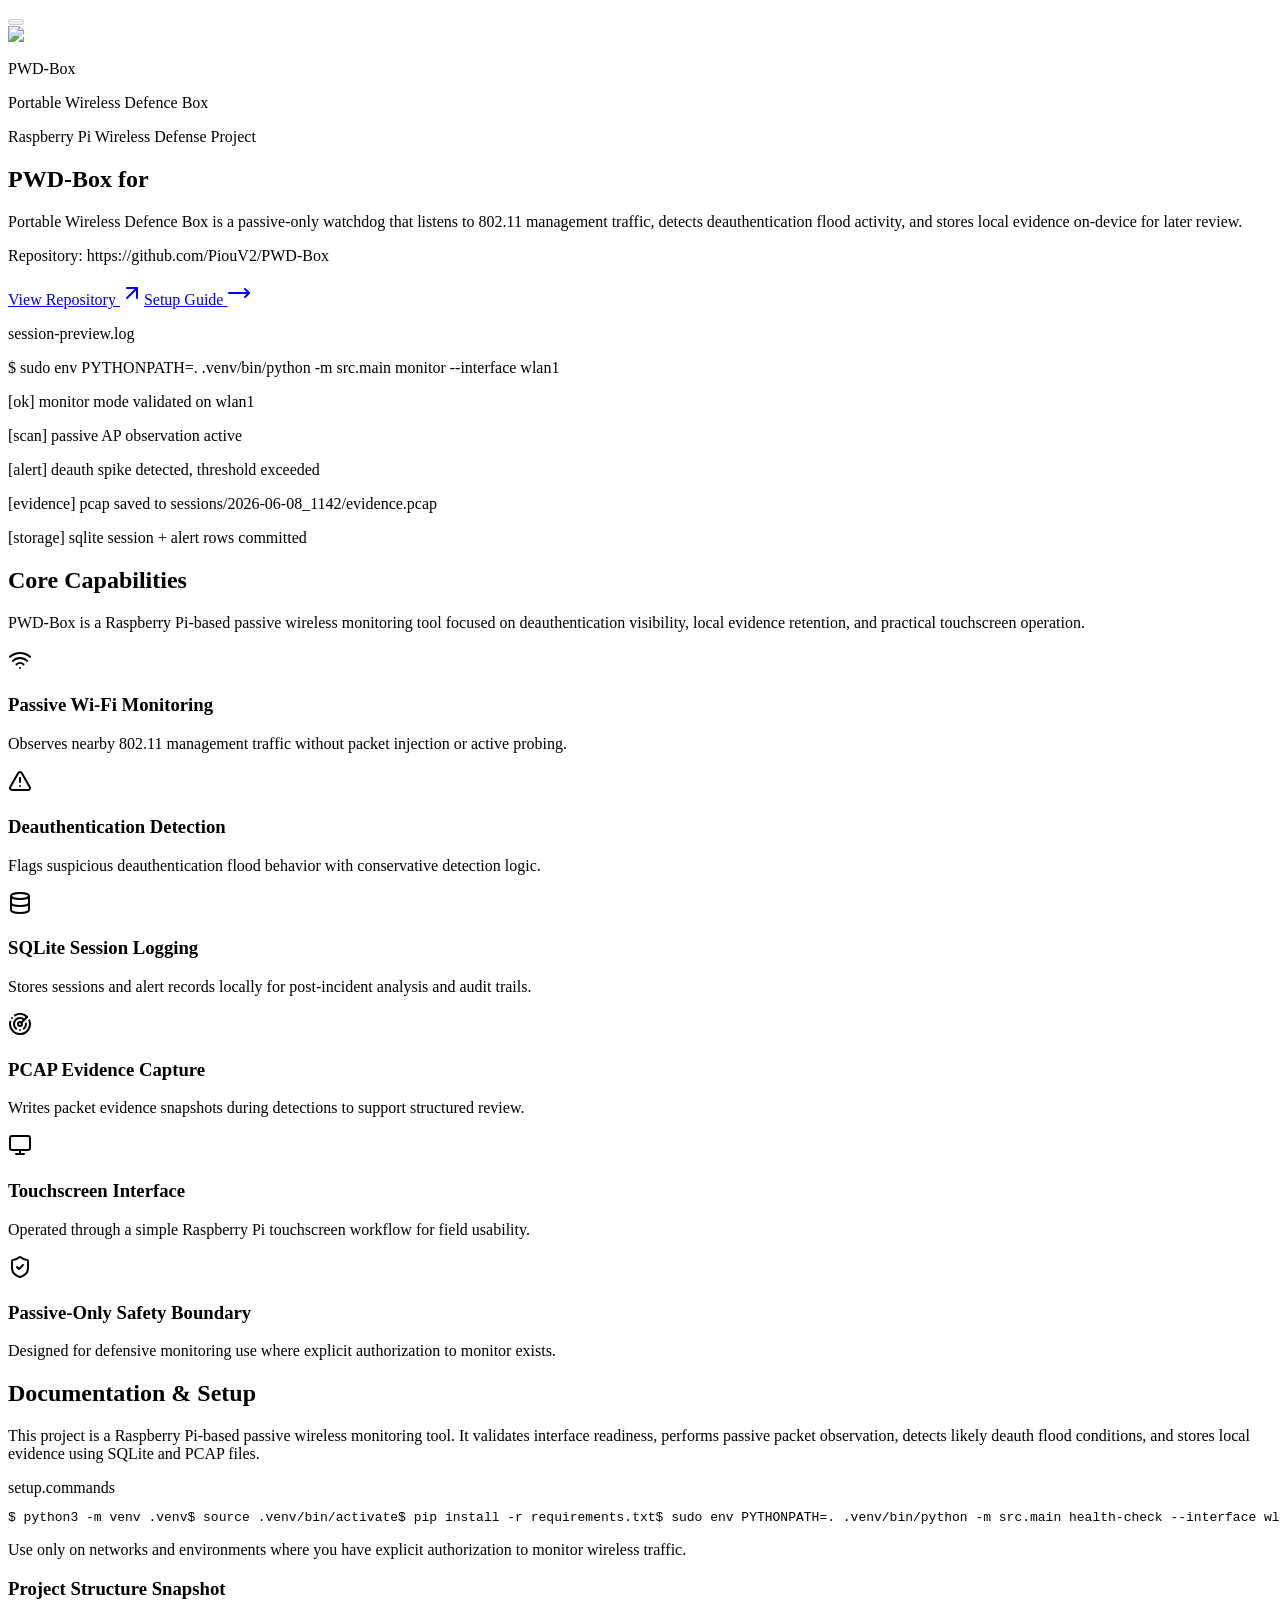
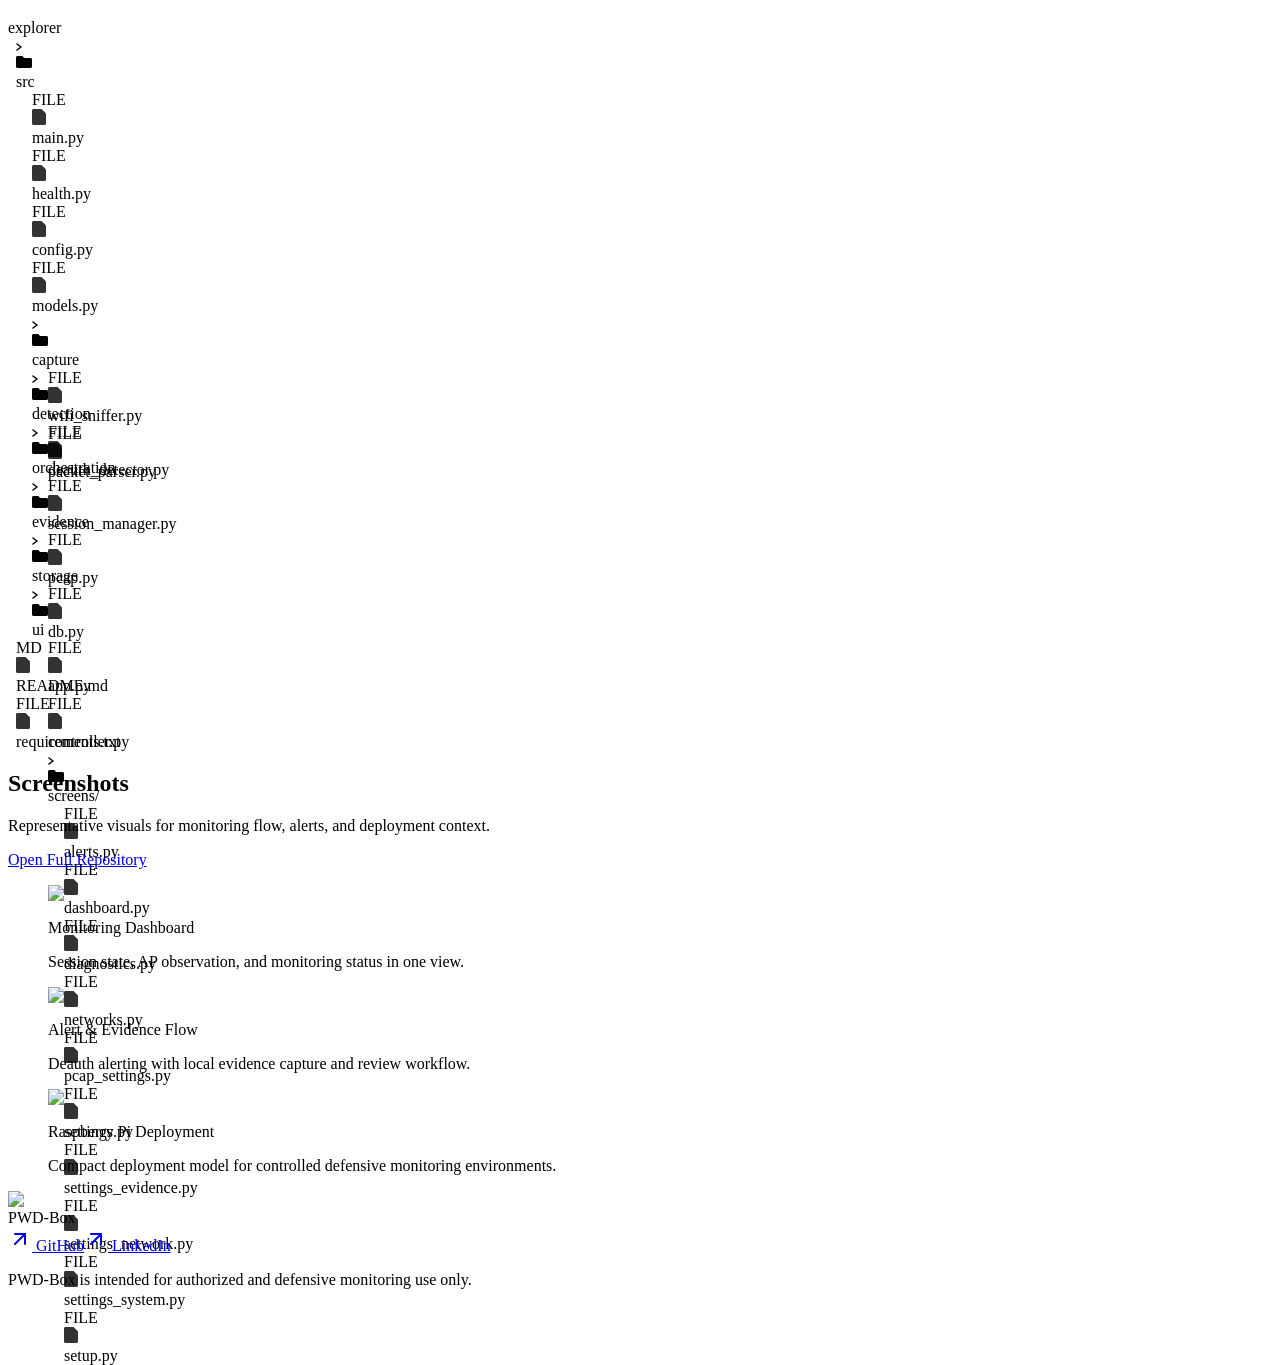
==== commit 3f2dd58d: "Add new black logo and update SVG logo colors to black" ====
--- a/docs/index.html
+++ b/docs/index.html
@@ -1 +1 @@
-<!DOCTYPE html><html lang="en" class="ibm_plex_sans_51c13876-module__6sSfpW__variable jetbrains_mono_38865a85-module__uXxy6G__variable h-full antialiased"><head><meta charSet="utf-8"/><meta name="viewport" content="width=device-width, initial-scale=1"/><link rel="preload" href="/_next/static/media/03fc1b4a8d284b5e-s.p.0wiir8udbzjvx.woff2" as="font" crossorigin="" type="font/woff2"/><link rel="preload" href="/_next/static/media/70bc3e132a0a741e-s.p.3t6q91iet4nsy.woff2" as="font" crossorigin="" type="font/woff2"/><link rel="preload" as="image" href="/logo.svg"/><link rel="stylesheet" href="/_next/static/chunks/05xs8neg4sosj.css" data-precedence="next"/><link rel="preload" as="script" fetchPriority="low" href="/_next/static/chunks/2k7vtjq-uluar.js"/><script src="/_next/static/chunks/3n24mw23zydkv.js" async=""></script><script src="/_next/static/chunks/17ofzfylad34z.js" async=""></script><script src="/_next/static/chunks/turbopack-0i5a_5ogig45z.js" async=""></script><script src="/_next/static/chunks/2m8g0q72u3lz3.js" async=""></script><script src="/_next/static/chunks/00ajj1e06o4d5.js" async=""></script><script src="/_next/static/chunks/0jtdi-ft4gwnn.js" async=""></script><meta name="next-size-adjust" content=""/><title>PWD-Box | Portable Wireless Defence Box</title><meta name="description" content="PWD-Box is a Raspberry Pi-based passive Wi-Fi monitoring project for deauthentication detection, local evidence capture, and defensive wireless visibility."/><link rel="shortcut icon" href="/favicon.svg"/><link rel="icon" href="/favicon.svg"/><link rel="apple-touch-icon" href="/favicon.svg"/><script src="/_next/static/chunks/0cz1d0mv5g_q7.js" noModule=""></script></head><body class="min-h-full flex flex-col"><div hidden=""><!--$--><!--/$--></div><script>((a,b,c,d,e,f,g,h)=>{let i=document.documentElement,j=["light","dark"];function k(b){var c;(Array.isArray(a)?a:[a]).forEach(a=>{let c="class"===a,d=c&&f?e.map(a=>f[a]||a):e;c?(i.classList.remove(...d),i.classList.add(f&&f[b]?f[b]:b)):i.setAttribute(a,b)}),c=b,h&&j.includes(c)&&(i.style.colorScheme=c)}if(d)k(d);else try{let a=localStorage.getItem(b)||c,d=g&&"system"===a?window.matchMedia("(prefers-color-scheme: dark)").matches?"dark":"light":a;k(d)}catch(a){}})("class","theme","light",null,["light","dark"],null,false,true)</script><div class="relative min-h-screen overflow-hidden bg-app-gradient text-foreground"><div class="p-1 pointer-events-none fixed inset-0 h-screen w-screen opacity-45 [mask-image:radial-gradient(ellipse_at_center,transparent,black_72%)]" style="background-color:var(--background)"><div class="size-full" style="opacity:0"><div class="relative size-full z-0" style="background-color:var(--background);background-image:radial-gradient(4px 100px at 0px 235px, #3f3f46, transparent), radial-gradient(4px 100px at 300px 235px, #3f3f46, transparent), radial-gradient(1.5px 1.5px at 150px 117.5px, #3f3f46 100%, transparent 150%), radial-gradient(4px 100px at 0px 252px, #3f3f46, transparent), radial-gradient(4px 100px at 300px 252px, #3f3f46, transparent), radial-gradient(1.5px 1.5px at 150px 126px, #3f3f46 100%, transparent 150%), radial-gradient(4px 100px at 0px 150px, #3f3f46, transparent), radial-gradient(4px 100px at 300px 150px, #3f3f46, transparent), radial-gradient(1.5px 1.5px at 150px 75px, #3f3f46 100%, transparent 150%), radial-gradient(4px 100px at 0px 253px, #3f3f46, transparent), radial-gradient(4px 100px at 300px 253px, #3f3f46, transparent), radial-gradient(1.5px 1.5px at 150px 126.5px, #3f3f46 100%, transparent 150%), radial-gradient(4px 100px at 0px 204px, #3f3f46, transparent), radial-gradient(4px 100px at 300px 204px, #3f3f46, transparent), radial-gradient(1.5px 1.5px at 150px 102px, #3f3f46 100%, transparent 150%), radial-gradient(4px 100px at 0px 134px, #3f3f46, transparent), radial-gradient(4px 100px at 300px 134px, #3f3f46, transparent), radial-gradient(1.5px 1.5px at 150px 67px, #3f3f46 100%, transparent 150%), radial-gradient(4px 100px at 0px 179px, #3f3f46, transparent), radial-gradient(4px 100px at 300px 179px, #3f3f46, transparent), radial-gradient(1.5px 1.5px at 150px 89.5px, #3f3f46 100%, transparent 150%), radial-gradient(4px 100px at 0px 299px, #3f3f46, transparent), radial-gradient(4px 100px at 300px 299px, #3f3f46, transparent), radial-gradient(1.5px 1.5px at 150px 149.5px, #3f3f46 100%, transparent 150%), radial-gradient(4px 100px at 0px 215px, #3f3f46, transparent), radial-gradient(4px 100px at 300px 215px, #3f3f46, transparent), radial-gradient(1.5px 1.5px at 150px 107.5px, #3f3f46 100%, transparent 150%), radial-gradient(4px 100px at 0px 281px, #3f3f46, transparent), radial-gradient(4px 100px at 300px 281px, #3f3f46, transparent), radial-gradient(1.5px 1.5px at 150px 140.5px, #3f3f46 100%, transparent 150%), radial-gradient(4px 100px at 0px 158px, #3f3f46, transparent), radial-gradient(4px 100px at 300px 158px, #3f3f46, transparent), radial-gradient(1.5px 1.5px at 150px 79px, #3f3f46 100%, transparent 150%), radial-gradient(4px 100px at 0px 210px, #3f3f46, transparent), radial-gradient(4px 100px at 300px 210px, #3f3f46, transparent), radial-gradient(1.5px 1.5px at 150px 105px, #3f3f46 100%, transparent 150%);background-size:300px 235px, 300px 235px, 300px 235px, 300px 252px, 300px 252px, 300px 252px, 300px 150px, 300px 150px, 300px 150px, 300px 253px, 300px 253px, 300px 253px, 300px 204px, 300px 204px, 300px 204px, 300px 134px, 300px 134px, 300px 134px, 300px 179px, 300px 179px, 300px 179px, 300px 299px, 300px 299px, 300px 299px, 300px 215px, 300px 215px, 300px 215px, 300px 281px, 300px 281px, 300px 281px, 300px 158px, 300px 158px, 300px 158px, 300px 210px, 300px 210px;background-position:0px 220px, 3px 220px, 151.5px 337.5px, 25px 24px, 28px 24px, 176.5px 150px, 50px 16px, 53px 16px, 201.5px 91px, 75px 224px, 78px 224px, 226.5px 230.5px, 100px 19px, 103px 19px, 251.5px 121px, 125px 120px, 128px 120px, 276.5px 187px, 150px 31px, 153px 31px, 301.5px 120.5px, 175px 235px, 178px 235px, 326.5px 384.5px, 200px 121px, 203px 121px, 351.5px 228.5px, 225px 224px, 228px 224px, 376.5px 364.5px, 250px 26px, 253px 26px, 401.5px 105px, 275px 75px, 278px 75px, 426.5px 180px"></div></div><div class="absolute inset-0 z-1" style="backdrop-filter:blur(1em);background-image:radial-gradient(circle at 50% 50%, transparent 0, transparent 2px, var(--background) 2px);background-size:8px 8px;opacity:1"></div></div><div class="pointer-events-none fixed inset-0 bg-background/18"></div><div class="fixed right-4 top-4 z-50 sm:right-6 sm:top-6 lg:right-8 lg:top-8"><button type="button" class="flex h-8 w-16 items-center rounded-full p-1 transition-all duration-300 focus-visible:outline-none focus-visible:ring-2 focus-visible:ring-ring focus-visible:ring-offset-2 border border-zinc-200 bg-white" aria-label="Switch to dark theme"><span class="flex w-full items-center justify-between"><span class="flex h-6 w-6 items-center justify-center rounded-full transition-transform duration-300 translate-x-8 bg-gray-200"><svg xmlns="http://www.w3.org/2000/svg" width="24" height="24" viewBox="0 0 24 24" fill="none" stroke="currentColor" stroke-width="1.5" stroke-linecap="round" stroke-linejoin="round" class="lucide lucide-sun h-4 w-4 text-gray-700" aria-hidden="true"><circle cx="12" cy="12" r="4"></circle><path d="M12 2v2"></path><path d="M12 20v2"></path><path d="m4.93 4.93 1.41 1.41"></path><path d="m17.66 17.66 1.41 1.41"></path><path d="M2 12h2"></path><path d="M20 12h2"></path><path d="m6.34 17.66-1.41 1.41"></path><path d="m19.07 4.93-1.41 1.41"></path></svg></span><span class="flex h-6 w-6 items-center justify-center rounded-full transition-transform duration-300 -translate-x-8"><svg xmlns="http://www.w3.org/2000/svg" width="24" height="24" viewBox="0 0 24 24" fill="none" stroke="currentColor" stroke-width="1.5" stroke-linecap="round" stroke-linejoin="round" class="lucide lucide-moon h-4 w-4 text-black" aria-hidden="true"><path d="M20.985 12.486a9 9 0 1 1-9.473-9.472c.405-.022.617.46.402.803a6 6 0 0 0 8.268 8.268c.344-.215.825-.004.803.401"></path></svg></span></span></button></div><main class="relative z-10 mx-auto max-w-6xl"><section class="relative w-full overflow-hidden border-b border-primary/10 pb-14"><div class="relative mx-auto max-w-6xl px-4 pt-12 sm:px-6 lg:px-10 lg:pt-20"><div class="grid gap-10 lg:grid-cols-[1.1fr_0.9fr] lg:items-center"><div class="flex flex-col gap-6"><div class="flex items-center gap-3"><div class="flex h-11 w-11 items-center justify-center rounded-xl border border-primary/20 bg-white shadow-sm"><img alt="PWD-Box logo" width="28" height="28" decoding="async" data-nimg="1" style="color:transparent" src="/logo.svg"/></div><div><p class="text-sm font-semibold tracking-tight text-foreground">PWD-Box</p><p class="text-xs text-muted-foreground">Portable Wireless Defence Box</p></div></div><p class="inline-flex w-fit rounded-full border border-primary/20 bg-primary/5 px-3 py-1 text-xs font-medium uppercase tracking-[0.12em] text-primary">Raspberry Pi Wireless Defense Project</p><h1 class="text-balance text-4xl font-semibold tracking-tight text-foreground md:text-6xl">PWD-Box for<span class="relative block h-[1.15em] overflow-hidden pt-1 text-primary"><span class="absolute inset-0" style="opacity:0;transform:translateY(100%)">passive<!-- --> monitoring</span><span class="absolute inset-0" style="opacity:0;transform:translateY(100%)">portable<!-- --> monitoring</span><span class="absolute inset-0" style="opacity:0;transform:translateY(100%)">evidence-led<!-- --> monitoring</span><span class="absolute inset-0" style="opacity:0;transform:translateY(100%)">touch-ready<!-- --> monitoring</span><span class="absolute inset-0" style="opacity:0;transform:translateY(100%)">defensive<!-- --> monitoring</span></span></h1><p class="max-w-2xl text-pretty text-base leading-7 text-muted-foreground md:text-lg">Portable Wireless Defence Box is a passive-only watchdog that listens to 802.11 management traffic, detects deauthentication flood activity, and stores local evidence on-device for later review.</p><p class="font-mono text-sm text-muted-foreground">Repository: <!-- -->https://github.com/PiouV2/PWD-Box</p><div class="flex flex-wrap gap-3"><a href="https://github.com/PiouV2/PWD-Box" target="_blank" rel="noreferrer noopener" class="inline-flex items-center justify-center whitespace-nowrap text-sm font-medium ring-offset-background transition-colors focus-visible:outline-none focus-visible:ring-2 focus-visible:ring-ring focus-visible:ring-offset-2 disabled:pointer-events-none disabled:opacity-50 bg-primary text-primary-foreground hover:bg-primary/90 h-11 rounded-md px-8 gap-2">View Repository <svg xmlns="http://www.w3.org/2000/svg" width="24" height="24" viewBox="0 0 24 24" fill="none" stroke="currentColor" stroke-width="2" stroke-linecap="round" stroke-linejoin="round" class="lucide lucide-arrow-up-right h-4 w-4" aria-hidden="true"><path d="M7 7h10v10"></path><path d="M7 17 17 7"></path></svg></a><a href="#docs-setup" class="inline-flex items-center justify-center whitespace-nowrap text-sm font-medium ring-offset-background transition-colors focus-visible:outline-none focus-visible:ring-2 focus-visible:ring-ring focus-visible:ring-offset-2 disabled:pointer-events-none disabled:opacity-50 border border-input bg-background hover:bg-accent hover:text-accent-foreground h-11 rounded-md px-8 gap-2">Setup Guide <svg xmlns="http://www.w3.org/2000/svg" width="24" height="24" viewBox="0 0 24 24" fill="none" stroke="currentColor" stroke-width="2" stroke-linecap="round" stroke-linejoin="round" class="lucide lucide-move-right h-4 w-4" aria-hidden="true"><path d="M18 8L22 12L18 16"></path><path d="M2 12H22"></path></svg></a></div></div><div class="overflow-hidden rounded-xl border border-zinc-800 bg-black/95 shadow-sm backdrop-blur-sm"><div class="flex items-center justify-between border-b border-zinc-800 bg-black px-4 py-2.5"><div class="flex gap-1.5"><span class="h-2.5 w-2.5 rounded-full bg-white/40"></span><span class="h-2.5 w-2.5 rounded-full bg-white/30"></span><span class="h-2.5 w-2.5 rounded-full bg-white/20"></span></div><p class="font-mono text-xs text-white/80">session-preview.log</p></div><div class="space-y-2 px-3 py-4 font-mono text-[12px] leading-5 text-white sm:px-4 sm:text-[13px] sm:leading-6"><p>$ sudo env PYTHONPATH=. .venv/bin/python -m src.main monitor --interface wlan1</p><p class="text-white">[ok] monitor mode validated on wlan1</p><p>[scan] passive AP observation active</p><p class="text-white">[alert] deauth spike detected, threshold exceeded</p><p>[evidence] pcap saved to sessions/2026-06-08_1142/evidence.pcap</p><p>[storage] sqlite session + alert rows committed</p></div></div></div></div></section><section class="px-4 py-14 sm:px-6 lg:px-10"><div class="mb-8"><h2 class="text-2xl font-semibold tracking-tight md:text-3xl">Core Capabilities</h2><p class="mt-2 max-w-3xl text-muted-foreground">PWD-Box is a Raspberry Pi-based passive wireless monitoring tool focused on deauthentication visibility, local evidence retention, and practical touchscreen operation.</p></div><div class="grid gap-4 sm:grid-cols-2 xl:grid-cols-3"><article class="group rounded-xl border border-primary/20 bg-card p-5 shadow-sm transition-all hover:-translate-y-0.5 hover:border-primary/35"><svg xmlns="http://www.w3.org/2000/svg" width="24" height="24" viewBox="0 0 24 24" fill="none" stroke="currentColor" stroke-width="2" stroke-linecap="round" stroke-linejoin="round" class="lucide lucide-wifi h-5 w-5 text-primary" aria-hidden="true"><path d="M12 20h.01"></path><path d="M2 8.82a15 15 0 0 1 20 0"></path><path d="M5 12.859a10 10 0 0 1 14 0"></path><path d="M8.5 16.429a5 5 0 0 1 7 0"></path></svg><h3 class="mt-4 text-lg font-semibold text-card-foreground">Passive Wi-Fi Monitoring</h3><p class="mt-2 text-sm leading-6 text-muted-foreground">Observes nearby 802.11 management traffic without packet injection or active probing.</p></article><article class="group rounded-xl border border-primary/20 bg-card p-5 shadow-sm transition-all hover:-translate-y-0.5 hover:border-primary/35"><svg xmlns="http://www.w3.org/2000/svg" width="24" height="24" viewBox="0 0 24 24" fill="none" stroke="currentColor" stroke-width="2" stroke-linecap="round" stroke-linejoin="round" class="lucide lucide-triangle-alert h-5 w-5 text-primary" aria-hidden="true"><path d="m21.73 18-8-14a2 2 0 0 0-3.48 0l-8 14A2 2 0 0 0 4 21h16a2 2 0 0 0 1.73-3"></path><path d="M12 9v4"></path><path d="M12 17h.01"></path></svg><h3 class="mt-4 text-lg font-semibold text-card-foreground">Deauthentication Detection</h3><p class="mt-2 text-sm leading-6 text-muted-foreground">Flags suspicious deauthentication flood behavior with conservative detection logic.</p></article><article class="group rounded-xl border border-primary/20 bg-card p-5 shadow-sm transition-all hover:-translate-y-0.5 hover:border-primary/35"><svg xmlns="http://www.w3.org/2000/svg" width="24" height="24" viewBox="0 0 24 24" fill="none" stroke="currentColor" stroke-width="2" stroke-linecap="round" stroke-linejoin="round" class="lucide lucide-database h-5 w-5 text-primary" aria-hidden="true"><ellipse cx="12" cy="5" rx="9" ry="3"></ellipse><path d="M3 5V19A9 3 0 0 0 21 19V5"></path><path d="M3 12A9 3 0 0 0 21 12"></path></svg><h3 class="mt-4 text-lg font-semibold text-card-foreground">SQLite Session Logging</h3><p class="mt-2 text-sm leading-6 text-muted-foreground">Stores sessions and alert records locally for post-incident analysis and audit trails.</p></article><article class="group rounded-xl border border-primary/20 bg-card p-5 shadow-sm transition-all hover:-translate-y-0.5 hover:border-primary/35"><svg xmlns="http://www.w3.org/2000/svg" width="24" height="24" viewBox="0 0 24 24" fill="none" stroke="currentColor" stroke-width="2" stroke-linecap="round" stroke-linejoin="round" class="lucide lucide-radar h-5 w-5 text-primary" aria-hidden="true"><path d="M19.07 4.93A10 10 0 0 0 6.99 3.34"></path><path d="M4 6h.01"></path><path d="M2.29 9.62A10 10 0 1 0 21.31 8.35"></path><path d="M16.24 7.76A6 6 0 1 0 8.23 16.67"></path><path d="M12 18h.01"></path><path d="M17.99 11.66A6 6 0 0 1 15.77 16.67"></path><circle cx="12" cy="12" r="2"></circle><path d="m13.41 10.59 5.66-5.66"></path></svg><h3 class="mt-4 text-lg font-semibold text-card-foreground">PCAP Evidence Capture</h3><p class="mt-2 text-sm leading-6 text-muted-foreground">Writes packet evidence snapshots during detections to support structured review.</p></article><article class="group rounded-xl border border-primary/20 bg-card p-5 shadow-sm transition-all hover:-translate-y-0.5 hover:border-primary/35"><svg xmlns="http://www.w3.org/2000/svg" width="24" height="24" viewBox="0 0 24 24" fill="none" stroke="currentColor" stroke-width="2" stroke-linecap="round" stroke-linejoin="round" class="lucide lucide-monitor h-5 w-5 text-primary" aria-hidden="true"><rect width="20" height="14" x="2" y="3" rx="2"></rect><line x1="8" x2="16" y1="21" y2="21"></line><line x1="12" x2="12" y1="17" y2="21"></line></svg><h3 class="mt-4 text-lg font-semibold text-card-foreground">Touchscreen Interface</h3><p class="mt-2 text-sm leading-6 text-muted-foreground">Operated through a simple Raspberry Pi touchscreen workflow for field usability.</p></article><article class="group rounded-xl border border-primary/20 bg-card p-5 shadow-sm transition-all hover:-translate-y-0.5 hover:border-primary/35"><svg xmlns="http://www.w3.org/2000/svg" width="24" height="24" viewBox="0 0 24 24" fill="none" stroke="currentColor" stroke-width="2" stroke-linecap="round" stroke-linejoin="round" class="lucide lucide-shield-check h-5 w-5 text-primary" aria-hidden="true"><path d="M20 13c0 5-3.5 7.5-7.66 8.95a1 1 0 0 1-.67-.01C7.5 20.5 4 18 4 13V6a1 1 0 0 1 1-1c2 0 4.5-1.2 6.24-2.72a1.17 1.17 0 0 1 1.52 0C14.51 3.81 17 5 19 5a1 1 0 0 1 1 1z"></path><path d="m9 12 2 2 4-4"></path></svg><h3 class="mt-4 text-lg font-semibold text-card-foreground">Passive-Only Safety Boundary</h3><p class="mt-2 text-sm leading-6 text-muted-foreground">Designed for defensive monitoring use where explicit authorization to monitor exists.</p></article></div></section><section id="docs-setup" class="grid gap-6 px-4 pb-14 sm:px-6 sm:pb-16 lg:grid-cols-2 lg:px-10"><div class="rounded-xl border border-primary/20 bg-card p-4 shadow-sm sm:p-6"><h2 class="text-xl font-semibold tracking-tight sm:text-2xl">Documentation &amp; Setup</h2><p class="mt-3 text-sm leading-6 text-muted-foreground sm:text-base">This project is a Raspberry Pi-based passive wireless monitoring tool. It validates interface readiness, performs passive packet observation, detects likely deauth flood conditions, and stores local evidence using SQLite and PCAP files.</p><div class="mt-5 overflow-hidden rounded-lg border border-zinc-800 bg-black"><div class="border-b border-zinc-800 bg-black px-4 py-2 text-xs font-medium uppercase tracking-wide text-white/80">setup.commands</div><pre class="overflow-x-auto px-3 py-4 text-[11px] leading-5 text-white sm:px-4 sm:text-xs sm:leading-6"><code class="block font-mono">$ <!-- -->python3 -m venv .venv</code><code class="block font-mono">$ <!-- -->source .venv/bin/activate</code><code class="block font-mono">$ <!-- -->pip install -r requirements.txt</code><code class="block font-mono">$ <!-- -->sudo env PYTHONPATH=. .venv/bin/python -m src.main health-check --interface wlan1</code><code class="block font-mono">$ <!-- -->sudo env PYTHONPATH=. .venv/bin/python -m src.main monitor --interface wlan1</code><code class="block font-mono">$ <!-- -->sudo env PYTHONPATH=. .venv/bin/python -m src.ui</code></pre></div><p class="mt-4 text-xs leading-5 text-muted-foreground sm:text-sm">Use only on networks and environments where you have explicit authorization to monitor wireless traffic.</p></div><div class="rounded-xl border border-zinc-800 bg-black p-4 shadow-sm sm:p-6"><h3 class="mb-4 text-base font-semibold text-white sm:text-lg">Project Structure Snapshot</h3><div class="overflow-x-auto rounded-lg border border-zinc-800 bg-black p-2 font-mono text-white sm:p-3"><div class="mb-2 flex items-center gap-2 border-b border-zinc-800 pb-3"><div class="flex gap-1.5"><div class="h-2.5 w-2.5 rounded-full bg-white/45"></div><div class="h-2.5 w-2.5 rounded-full bg-white/30"></div><div class="h-2.5 w-2.5 rounded-full bg-white/20"></div></div><span class="ml-2 text-[10px] text-white/70 sm:text-xs">explorer</span></div><div class="space-y-0.5"><div class="select-none"><div class="group relative flex cursor-pointer items-center gap-2 rounded-md px-2 py-1 transition-all duration-200 ease-out" style="padding-left:8px"><div class="flex h-4 w-4 items-center justify-center transition-transform duration-200 ease-out rotate-90"><svg width="6" height="8" viewBox="0 0 6 8" fill="none" class="transition-colors duration-200 text-white/60"><path d="M1 1L5 4L1 7" stroke="currentColor" stroke-width="1.5" stroke-linecap="round" stroke-linejoin="round"></path></svg></div><div class="flex h-5 w-5 items-center justify-center rounded transition-all duration-200 text-white/80"><svg width="16" height="14" viewBox="0 0 16 14" fill="currentColor"><path d="M1.5 1C0.671573 1 0 1.67157 0 2.5V11.5C0 12.3284 0.671573 13 1.5 13H14.5C15.3284 13 16 12.3284 16 11.5V4.5C16 3.67157 15.3284 3 14.5 3H8L6.5 1H1.5Z"></path></svg></div><span class="min-w-0 truncate font-mono text-xs transition-colors duration-200 sm:text-sm text-white/90">src</span><div class="absolute right-2 h-1.5 w-1.5 rounded-full bg-primary transition-all duration-200 scale-0 opacity-0"></div></div><div class="overflow-hidden transition-all duration-300 ease-out opacity-100" style="max-height:1000px"><div class="select-none"><div class="group relative flex cursor-pointer items-center gap-2 rounded-md px-2 py-1 transition-all duration-200 ease-out" style="padding-left:24px"><div class="absolute bottom-0 top-0 flex" style="left:16px"><div class="w-px transition-colors duration-200 bg-white/20"></div></div><div class="flex h-4 w-4 items-center justify-center transition-transform duration-200 ease-out"><span class="text-[9px] font-bold tracking-wide text-white/70">FILE</span></div><div class="flex h-5 w-5 items-center justify-center rounded transition-all duration-200 text-white/70 opacity-70"><svg width="14" height="16" viewBox="0 0 14 16" fill="currentColor" opacity="0.8"><path d="M1.5 0C0.671573 0 0 0.671573 0 1.5V14.5C0 15.3284 0.671573 16 1.5 16H12.5C13.3284 16 14 15.3284 14 14.5V4.5L9.5 0H1.5Z"></path><path d="M9 0V4.5H14" fill="currentColor" fill-opacity="0.5"></path></svg></div><span class="min-w-0 truncate font-mono text-xs transition-colors duration-200 sm:text-sm text-white/70">main.py</span><div class="absolute right-2 h-1.5 w-1.5 rounded-full bg-primary transition-all duration-200 scale-0 opacity-0"></div></div></div><div class="select-none"><div class="group relative flex cursor-pointer items-center gap-2 rounded-md px-2 py-1 transition-all duration-200 ease-out" style="padding-left:24px"><div class="absolute bottom-0 top-0 flex" style="left:16px"><div class="w-px transition-colors duration-200 bg-white/20"></div></div><div class="flex h-4 w-4 items-center justify-center transition-transform duration-200 ease-out"><span class="text-[9px] font-bold tracking-wide text-white/70">FILE</span></div><div class="flex h-5 w-5 items-center justify-center rounded transition-all duration-200 text-white/70 opacity-70"><svg width="14" height="16" viewBox="0 0 14 16" fill="currentColor" opacity="0.8"><path d="M1.5 0C0.671573 0 0 0.671573 0 1.5V14.5C0 15.3284 0.671573 16 1.5 16H12.5C13.3284 16 14 15.3284 14 14.5V4.5L9.5 0H1.5Z"></path><path d="M9 0V4.5H14" fill="currentColor" fill-opacity="0.5"></path></svg></div><span class="min-w-0 truncate font-mono text-xs transition-colors duration-200 sm:text-sm text-white/70">health.py</span><div class="absolute right-2 h-1.5 w-1.5 rounded-full bg-primary transition-all duration-200 scale-0 opacity-0"></div></div></div><div class="select-none"><div class="group relative flex cursor-pointer items-center gap-2 rounded-md px-2 py-1 transition-all duration-200 ease-out" style="padding-left:24px"><div class="absolute bottom-0 top-0 flex" style="left:16px"><div class="w-px transition-colors duration-200 bg-white/20"></div></div><div class="flex h-4 w-4 items-center justify-center transition-transform duration-200 ease-out"><span class="text-[9px] font-bold tracking-wide text-white/70">FILE</span></div><div class="flex h-5 w-5 items-center justify-center rounded transition-all duration-200 text-white/70 opacity-70"><svg width="14" height="16" viewBox="0 0 14 16" fill="currentColor" opacity="0.8"><path d="M1.5 0C0.671573 0 0 0.671573 0 1.5V14.5C0 15.3284 0.671573 16 1.5 16H12.5C13.3284 16 14 15.3284 14 14.5V4.5L9.5 0H1.5Z"></path><path d="M9 0V4.5H14" fill="currentColor" fill-opacity="0.5"></path></svg></div><span class="min-w-0 truncate font-mono text-xs transition-colors duration-200 sm:text-sm text-white/70">config.py</span><div class="absolute right-2 h-1.5 w-1.5 rounded-full bg-primary transition-all duration-200 scale-0 opacity-0"></div></div></div><div class="select-none"><div class="group relative flex cursor-pointer items-center gap-2 rounded-md px-2 py-1 transition-all duration-200 ease-out" style="padding-left:24px"><div class="absolute bottom-0 top-0 flex" style="left:16px"><div class="w-px transition-colors duration-200 bg-white/20"></div></div><div class="flex h-4 w-4 items-center justify-center transition-transform duration-200 ease-out"><span class="text-[9px] font-bold tracking-wide text-white/70">FILE</span></div><div class="flex h-5 w-5 items-center justify-center rounded transition-all duration-200 text-white/70 opacity-70"><svg width="14" height="16" viewBox="0 0 14 16" fill="currentColor" opacity="0.8"><path d="M1.5 0C0.671573 0 0 0.671573 0 1.5V14.5C0 15.3284 0.671573 16 1.5 16H12.5C13.3284 16 14 15.3284 14 14.5V4.5L9.5 0H1.5Z"></path><path d="M9 0V4.5H14" fill="currentColor" fill-opacity="0.5"></path></svg></div><span class="min-w-0 truncate font-mono text-xs transition-colors duration-200 sm:text-sm text-white/70">models.py</span><div class="absolute right-2 h-1.5 w-1.5 rounded-full bg-primary transition-all duration-200 scale-0 opacity-0"></div></div></div><div class="select-none"><div class="group relative flex cursor-pointer items-center gap-2 rounded-md px-2 py-1 transition-all duration-200 ease-out" style="padding-left:24px"><div class="absolute bottom-0 top-0 flex" style="left:16px"><div class="w-px transition-colors duration-200 bg-white/20"></div></div><div class="flex h-4 w-4 items-center justify-center transition-transform duration-200 ease-out"><svg width="6" height="8" viewBox="0 0 6 8" fill="none" class="transition-colors duration-200 text-white/60"><path d="M1 1L5 4L1 7" stroke="currentColor" stroke-width="1.5" stroke-linecap="round" stroke-linejoin="round"></path></svg></div><div class="flex h-5 w-5 items-center justify-center rounded transition-all duration-200 text-white/80"><svg width="16" height="14" viewBox="0 0 16 14" fill="currentColor"><path d="M1.5 1C0.671573 1 0 1.67157 0 2.5V11.5C0 12.3284 0.671573 13 1.5 13H14.5C15.3284 13 16 12.3284 16 11.5V4.5C16 3.67157 15.3284 3 14.5 3H8L6.5 1H1.5Z"></path></svg></div><span class="min-w-0 truncate font-mono text-xs transition-colors duration-200 sm:text-sm text-white/90">capture</span><div class="absolute right-2 h-1.5 w-1.5 rounded-full bg-primary transition-all duration-200 scale-0 opacity-0"></div></div><div class="overflow-hidden transition-all duration-300 ease-out h-0 opacity-0" style="max-height:0px"><div class="select-none"><div class="group relative flex cursor-pointer items-center gap-2 rounded-md px-2 py-1 transition-all duration-200 ease-out" style="padding-left:40px"><div class="absolute bottom-0 top-0 flex" style="left:32px"><div class="w-px transition-colors duration-200 bg-white/20"></div></div><div class="flex h-4 w-4 items-center justify-center transition-transform duration-200 ease-out"><span class="text-[9px] font-bold tracking-wide text-white/70">FILE</span></div><div class="flex h-5 w-5 items-center justify-center rounded transition-all duration-200 text-white/70 opacity-70"><svg width="14" height="16" viewBox="0 0 14 16" fill="currentColor" opacity="0.8"><path d="M1.5 0C0.671573 0 0 0.671573 0 1.5V14.5C0 15.3284 0.671573 16 1.5 16H12.5C13.3284 16 14 15.3284 14 14.5V4.5L9.5 0H1.5Z"></path><path d="M9 0V4.5H14" fill="currentColor" fill-opacity="0.5"></path></svg></div><span class="min-w-0 truncate font-mono text-xs transition-colors duration-200 sm:text-sm text-white/70">wifi_sniffer.py</span><div class="absolute right-2 h-1.5 w-1.5 rounded-full bg-primary transition-all duration-200 scale-0 opacity-0"></div></div></div><div class="select-none"><div class="group relative flex cursor-pointer items-center gap-2 rounded-md px-2 py-1 transition-all duration-200 ease-out" style="padding-left:40px"><div class="absolute bottom-0 top-0 flex" style="left:32px"><div class="w-px transition-colors duration-200 bg-white/20"></div></div><div class="flex h-4 w-4 items-center justify-center transition-transform duration-200 ease-out"><span class="text-[9px] font-bold tracking-wide text-white/70">FILE</span></div><div class="flex h-5 w-5 items-center justify-center rounded transition-all duration-200 text-white/70 opacity-70"><svg width="14" height="16" viewBox="0 0 14 16" fill="currentColor" opacity="0.8"><path d="M1.5 0C0.671573 0 0 0.671573 0 1.5V14.5C0 15.3284 0.671573 16 1.5 16H12.5C13.3284 16 14 15.3284 14 14.5V4.5L9.5 0H1.5Z"></path><path d="M9 0V4.5H14" fill="currentColor" fill-opacity="0.5"></path></svg></div><span class="min-w-0 truncate font-mono text-xs transition-colors duration-200 sm:text-sm text-white/70">packet_parser.py</span><div class="absolute right-2 h-1.5 w-1.5 rounded-full bg-primary transition-all duration-200 scale-0 opacity-0"></div></div></div></div></div><div class="select-none"><div class="group relative flex cursor-pointer items-center gap-2 rounded-md px-2 py-1 transition-all duration-200 ease-out" style="padding-left:24px"><div class="absolute bottom-0 top-0 flex" style="left:16px"><div class="w-px transition-colors duration-200 bg-white/20"></div></div><div class="flex h-4 w-4 items-center justify-center transition-transform duration-200 ease-out"><svg width="6" height="8" viewBox="0 0 6 8" fill="none" class="transition-colors duration-200 text-white/60"><path d="M1 1L5 4L1 7" stroke="currentColor" stroke-width="1.5" stroke-linecap="round" stroke-linejoin="round"></path></svg></div><div class="flex h-5 w-5 items-center justify-center rounded transition-all duration-200 text-white/80"><svg width="16" height="14" viewBox="0 0 16 14" fill="currentColor"><path d="M1.5 1C0.671573 1 0 1.67157 0 2.5V11.5C0 12.3284 0.671573 13 1.5 13H14.5C15.3284 13 16 12.3284 16 11.5V4.5C16 3.67157 15.3284 3 14.5 3H8L6.5 1H1.5Z"></path></svg></div><span class="min-w-0 truncate font-mono text-xs transition-colors duration-200 sm:text-sm text-white/90">detection</span><div class="absolute right-2 h-1.5 w-1.5 rounded-full bg-primary transition-all duration-200 scale-0 opacity-0"></div></div><div class="overflow-hidden transition-all duration-300 ease-out h-0 opacity-0" style="max-height:0px"><div class="select-none"><div class="group relative flex cursor-pointer items-center gap-2 rounded-md px-2 py-1 transition-all duration-200 ease-out" style="padding-left:40px"><div class="absolute bottom-0 top-0 flex" style="left:32px"><div class="w-px transition-colors duration-200 bg-white/20"></div></div><div class="flex h-4 w-4 items-center justify-center transition-transform duration-200 ease-out"><span class="text-[9px] font-bold tracking-wide text-white/70">FILE</span></div><div class="flex h-5 w-5 items-center justify-center rounded transition-all duration-200 text-white/70 opacity-70"><svg width="14" height="16" viewBox="0 0 14 16" fill="currentColor" opacity="0.8"><path d="M1.5 0C0.671573 0 0 0.671573 0 1.5V14.5C0 15.3284 0.671573 16 1.5 16H12.5C13.3284 16 14 15.3284 14 14.5V4.5L9.5 0H1.5Z"></path><path d="M9 0V4.5H14" fill="currentColor" fill-opacity="0.5"></path></svg></div><span class="min-w-0 truncate font-mono text-xs transition-colors duration-200 sm:text-sm text-white/70">deauth_detector.py</span><div class="absolute right-2 h-1.5 w-1.5 rounded-full bg-primary transition-all duration-200 scale-0 opacity-0"></div></div></div></div></div><div class="select-none"><div class="group relative flex cursor-pointer items-center gap-2 rounded-md px-2 py-1 transition-all duration-200 ease-out" style="padding-left:24px"><div class="absolute bottom-0 top-0 flex" style="left:16px"><div class="w-px transition-colors duration-200 bg-white/20"></div></div><div class="flex h-4 w-4 items-center justify-center transition-transform duration-200 ease-out"><svg width="6" height="8" viewBox="0 0 6 8" fill="none" class="transition-colors duration-200 text-white/60"><path d="M1 1L5 4L1 7" stroke="currentColor" stroke-width="1.5" stroke-linecap="round" stroke-linejoin="round"></path></svg></div><div class="flex h-5 w-5 items-center justify-center rounded transition-all duration-200 text-white/80"><svg width="16" height="14" viewBox="0 0 16 14" fill="currentColor"><path d="M1.5 1C0.671573 1 0 1.67157 0 2.5V11.5C0 12.3284 0.671573 13 1.5 13H14.5C15.3284 13 16 12.3284 16 11.5V4.5C16 3.67157 15.3284 3 14.5 3H8L6.5 1H1.5Z"></path></svg></div><span class="min-w-0 truncate font-mono text-xs transition-colors duration-200 sm:text-sm text-white/90">orchestration</span><div class="absolute right-2 h-1.5 w-1.5 rounded-full bg-primary transition-all duration-200 scale-0 opacity-0"></div></div><div class="overflow-hidden transition-all duration-300 ease-out h-0 opacity-0" style="max-height:0px"><div class="select-none"><div class="group relative flex cursor-pointer items-center gap-2 rounded-md px-2 py-1 transition-all duration-200 ease-out" style="padding-left:40px"><div class="absolute bottom-0 top-0 flex" style="left:32px"><div class="w-px transition-colors duration-200 bg-white/20"></div></div><div class="flex h-4 w-4 items-center justify-center transition-transform duration-200 ease-out"><span class="text-[9px] font-bold tracking-wide text-white/70">FILE</span></div><div class="flex h-5 w-5 items-center justify-center rounded transition-all duration-200 text-white/70 opacity-70"><svg width="14" height="16" viewBox="0 0 14 16" fill="currentColor" opacity="0.8"><path d="M1.5 0C0.671573 0 0 0.671573 0 1.5V14.5C0 15.3284 0.671573 16 1.5 16H12.5C13.3284 16 14 15.3284 14 14.5V4.5L9.5 0H1.5Z"></path><path d="M9 0V4.5H14" fill="currentColor" fill-opacity="0.5"></path></svg></div><span class="min-w-0 truncate font-mono text-xs transition-colors duration-200 sm:text-sm text-white/70">session_manager.py</span><div class="absolute right-2 h-1.5 w-1.5 rounded-full bg-primary transition-all duration-200 scale-0 opacity-0"></div></div></div></div></div><div class="select-none"><div class="group relative flex cursor-pointer items-center gap-2 rounded-md px-2 py-1 transition-all duration-200 ease-out" style="padding-left:24px"><div class="absolute bottom-0 top-0 flex" style="left:16px"><div class="w-px transition-colors duration-200 bg-white/20"></div></div><div class="flex h-4 w-4 items-center justify-center transition-transform duration-200 ease-out"><svg width="6" height="8" viewBox="0 0 6 8" fill="none" class="transition-colors duration-200 text-white/60"><path d="M1 1L5 4L1 7" stroke="currentColor" stroke-width="1.5" stroke-linecap="round" stroke-linejoin="round"></path></svg></div><div class="flex h-5 w-5 items-center justify-center rounded transition-all duration-200 text-white/80"><svg width="16" height="14" viewBox="0 0 16 14" fill="currentColor"><path d="M1.5 1C0.671573 1 0 1.67157 0 2.5V11.5C0 12.3284 0.671573 13 1.5 13H14.5C15.3284 13 16 12.3284 16 11.5V4.5C16 3.67157 15.3284 3 14.5 3H8L6.5 1H1.5Z"></path></svg></div><span class="min-w-0 truncate font-mono text-xs transition-colors duration-200 sm:text-sm text-white/90">evidence</span><div class="absolute right-2 h-1.5 w-1.5 rounded-full bg-primary transition-all duration-200 scale-0 opacity-0"></div></div><div class="overflow-hidden transition-all duration-300 ease-out h-0 opacity-0" style="max-height:0px"><div class="select-none"><div class="group relative flex cursor-pointer items-center gap-2 rounded-md px-2 py-1 transition-all duration-200 ease-out" style="padding-left:40px"><div class="absolute bottom-0 top-0 flex" style="left:32px"><div class="w-px transition-colors duration-200 bg-white/20"></div></div><div class="flex h-4 w-4 items-center justify-center transition-transform duration-200 ease-out"><span class="text-[9px] font-bold tracking-wide text-white/70">FILE</span></div><div class="flex h-5 w-5 items-center justify-center rounded transition-all duration-200 text-white/70 opacity-70"><svg width="14" height="16" viewBox="0 0 14 16" fill="currentColor" opacity="0.8"><path d="M1.5 0C0.671573 0 0 0.671573 0 1.5V14.5C0 15.3284 0.671573 16 1.5 16H12.5C13.3284 16 14 15.3284 14 14.5V4.5L9.5 0H1.5Z"></path><path d="M9 0V4.5H14" fill="currentColor" fill-opacity="0.5"></path></svg></div><span class="min-w-0 truncate font-mono text-xs transition-colors duration-200 sm:text-sm text-white/70">pcap.py</span><div class="absolute right-2 h-1.5 w-1.5 rounded-full bg-primary transition-all duration-200 scale-0 opacity-0"></div></div></div></div></div><div class="select-none"><div class="group relative flex cursor-pointer items-center gap-2 rounded-md px-2 py-1 transition-all duration-200 ease-out" style="padding-left:24px"><div class="absolute bottom-0 top-0 flex" style="left:16px"><div class="w-px transition-colors duration-200 bg-white/20"></div></div><div class="flex h-4 w-4 items-center justify-center transition-transform duration-200 ease-out"><svg width="6" height="8" viewBox="0 0 6 8" fill="none" class="transition-colors duration-200 text-white/60"><path d="M1 1L5 4L1 7" stroke="currentColor" stroke-width="1.5" stroke-linecap="round" stroke-linejoin="round"></path></svg></div><div class="flex h-5 w-5 items-center justify-center rounded transition-all duration-200 text-white/80"><svg width="16" height="14" viewBox="0 0 16 14" fill="currentColor"><path d="M1.5 1C0.671573 1 0 1.67157 0 2.5V11.5C0 12.3284 0.671573 13 1.5 13H14.5C15.3284 13 16 12.3284 16 11.5V4.5C16 3.67157 15.3284 3 14.5 3H8L6.5 1H1.5Z"></path></svg></div><span class="min-w-0 truncate font-mono text-xs transition-colors duration-200 sm:text-sm text-white/90">storage</span><div class="absolute right-2 h-1.5 w-1.5 rounded-full bg-primary transition-all duration-200 scale-0 opacity-0"></div></div><div class="overflow-hidden transition-all duration-300 ease-out h-0 opacity-0" style="max-height:0px"><div class="select-none"><div class="group relative flex cursor-pointer items-center gap-2 rounded-md px-2 py-1 transition-all duration-200 ease-out" style="padding-left:40px"><div class="absolute bottom-0 top-0 flex" style="left:32px"><div class="w-px transition-colors duration-200 bg-white/20"></div></div><div class="flex h-4 w-4 items-center justify-center transition-transform duration-200 ease-out"><span class="text-[9px] font-bold tracking-wide text-white/70">FILE</span></div><div class="flex h-5 w-5 items-center justify-center rounded transition-all duration-200 text-white/70 opacity-70"><svg width="14" height="16" viewBox="0 0 14 16" fill="currentColor" opacity="0.8"><path d="M1.5 0C0.671573 0 0 0.671573 0 1.5V14.5C0 15.3284 0.671573 16 1.5 16H12.5C13.3284 16 14 15.3284 14 14.5V4.5L9.5 0H1.5Z"></path><path d="M9 0V4.5H14" fill="currentColor" fill-opacity="0.5"></path></svg></div><span class="min-w-0 truncate font-mono text-xs transition-colors duration-200 sm:text-sm text-white/70">db.py</span><div class="absolute right-2 h-1.5 w-1.5 rounded-full bg-primary transition-all duration-200 scale-0 opacity-0"></div></div></div></div></div><div class="select-none"><div class="group relative flex cursor-pointer items-center gap-2 rounded-md px-2 py-1 transition-all duration-200 ease-out" style="padding-left:24px"><div class="absolute bottom-0 top-0 flex" style="left:16px"><div class="w-px transition-colors duration-200 bg-white/20"></div></div><div class="flex h-4 w-4 items-center justify-center transition-transform duration-200 ease-out"><svg width="6" height="8" viewBox="0 0 6 8" fill="none" class="transition-colors duration-200 text-white/60"><path d="M1 1L5 4L1 7" stroke="currentColor" stroke-width="1.5" stroke-linecap="round" stroke-linejoin="round"></path></svg></div><div class="flex h-5 w-5 items-center justify-center rounded transition-all duration-200 text-white/80"><svg width="16" height="14" viewBox="0 0 16 14" fill="currentColor"><path d="M1.5 1C0.671573 1 0 1.67157 0 2.5V11.5C0 12.3284 0.671573 13 1.5 13H14.5C15.3284 13 16 12.3284 16 11.5V4.5C16 3.67157 15.3284 3 14.5 3H8L6.5 1H1.5Z"></path></svg></div><span class="min-w-0 truncate font-mono text-xs transition-colors duration-200 sm:text-sm text-white/90">ui</span><div class="absolute right-2 h-1.5 w-1.5 rounded-full bg-primary transition-all duration-200 scale-0 opacity-0"></div></div><div class="overflow-hidden transition-all duration-300 ease-out h-0 opacity-0" style="max-height:0px"><div class="select-none"><div class="group relative flex cursor-pointer items-center gap-2 rounded-md px-2 py-1 transition-all duration-200 ease-out" style="padding-left:40px"><div class="absolute bottom-0 top-0 flex" style="left:32px"><div class="w-px transition-colors duration-200 bg-white/20"></div></div><div class="flex h-4 w-4 items-center justify-center transition-transform duration-200 ease-out"><span class="text-[9px] font-bold tracking-wide text-white/70">FILE</span></div><div class="flex h-5 w-5 items-center justify-center rounded transition-all duration-200 text-white/70 opacity-70"><svg width="14" height="16" viewBox="0 0 14 16" fill="currentColor" opacity="0.8"><path d="M1.5 0C0.671573 0 0 0.671573 0 1.5V14.5C0 15.3284 0.671573 16 1.5 16H12.5C13.3284 16 14 15.3284 14 14.5V4.5L9.5 0H1.5Z"></path><path d="M9 0V4.5H14" fill="currentColor" fill-opacity="0.5"></path></svg></div><span class="min-w-0 truncate font-mono text-xs transition-colors duration-200 sm:text-sm text-white/70">app.py</span><div class="absolute right-2 h-1.5 w-1.5 rounded-full bg-primary transition-all duration-200 scale-0 opacity-0"></div></div></div><div class="select-none"><div class="group relative flex cursor-pointer items-center gap-2 rounded-md px-2 py-1 transition-all duration-200 ease-out" style="padding-left:40px"><div class="absolute bottom-0 top-0 flex" style="left:32px"><div class="w-px transition-colors duration-200 bg-white/20"></div></div><div class="flex h-4 w-4 items-center justify-center transition-transform duration-200 ease-out"><span class="text-[9px] font-bold tracking-wide text-white/70">FILE</span></div><div class="flex h-5 w-5 items-center justify-center rounded transition-all duration-200 text-white/70 opacity-70"><svg width="14" height="16" viewBox="0 0 14 16" fill="currentColor" opacity="0.8"><path d="M1.5 0C0.671573 0 0 0.671573 0 1.5V14.5C0 15.3284 0.671573 16 1.5 16H12.5C13.3284 16 14 15.3284 14 14.5V4.5L9.5 0H1.5Z"></path><path d="M9 0V4.5H14" fill="currentColor" fill-opacity="0.5"></path></svg></div><span class="min-w-0 truncate font-mono text-xs transition-colors duration-200 sm:text-sm text-white/70">controller.py</span><div class="absolute right-2 h-1.5 w-1.5 rounded-full bg-primary transition-all duration-200 scale-0 opacity-0"></div></div></div><div class="select-none"><div class="group relative flex cursor-pointer items-center gap-2 rounded-md px-2 py-1 transition-all duration-200 ease-out" style="padding-left:40px"><div class="absolute bottom-0 top-0 flex" style="left:32px"><div class="w-px transition-colors duration-200 bg-white/20"></div></div><div class="flex h-4 w-4 items-center justify-center transition-transform duration-200 ease-out"><svg width="6" height="8" viewBox="0 0 6 8" fill="none" class="transition-colors duration-200 text-white/60"><path d="M1 1L5 4L1 7" stroke="currentColor" stroke-width="1.5" stroke-linecap="round" stroke-linejoin="round"></path></svg></div><div class="flex h-5 w-5 items-center justify-center rounded transition-all duration-200 text-white/80"><svg width="16" height="14" viewBox="0 0 16 14" fill="currentColor"><path d="M1.5 1C0.671573 1 0 1.67157 0 2.5V11.5C0 12.3284 0.671573 13 1.5 13H14.5C15.3284 13 16 12.3284 16 11.5V4.5C16 3.67157 15.3284 3 14.5 3H8L6.5 1H1.5Z"></path></svg></div><span class="min-w-0 truncate font-mono text-xs transition-colors duration-200 sm:text-sm text-white/90">screens/</span><div class="absolute right-2 h-1.5 w-1.5 rounded-full bg-primary transition-all duration-200 scale-0 opacity-0"></div></div><div class="overflow-hidden transition-all duration-300 ease-out h-0 opacity-0" style="max-height:0px"><div class="select-none"><div class="group relative flex cursor-pointer items-center gap-2 rounded-md px-2 py-1 transition-all duration-200 ease-out" style="padding-left:56px"><div class="absolute bottom-0 top-0 flex" style="left:48px"><div class="w-px transition-colors duration-200 bg-white/20"></div></div><div class="flex h-4 w-4 items-center justify-center transition-transform duration-200 ease-out"><span class="text-[9px] font-bold tracking-wide text-white/70">FILE</span></div><div class="flex h-5 w-5 items-center justify-center rounded transition-all duration-200 text-white/70 opacity-70"><svg width="14" height="16" viewBox="0 0 14 16" fill="currentColor" opacity="0.8"><path d="M1.5 0C0.671573 0 0 0.671573 0 1.5V14.5C0 15.3284 0.671573 16 1.5 16H12.5C13.3284 16 14 15.3284 14 14.5V4.5L9.5 0H1.5Z"></path><path d="M9 0V4.5H14" fill="currentColor" fill-opacity="0.5"></path></svg></div><span class="min-w-0 truncate font-mono text-xs transition-colors duration-200 sm:text-sm text-white/70">alerts.py</span><div class="absolute right-2 h-1.5 w-1.5 rounded-full bg-primary transition-all duration-200 scale-0 opacity-0"></div></div></div><div class="select-none"><div class="group relative flex cursor-pointer items-center gap-2 rounded-md px-2 py-1 transition-all duration-200 ease-out" style="padding-left:56px"><div class="absolute bottom-0 top-0 flex" style="left:48px"><div class="w-px transition-colors duration-200 bg-white/20"></div></div><div class="flex h-4 w-4 items-center justify-center transition-transform duration-200 ease-out"><span class="text-[9px] font-bold tracking-wide text-white/70">FILE</span></div><div class="flex h-5 w-5 items-center justify-center rounded transition-all duration-200 text-white/70 opacity-70"><svg width="14" height="16" viewBox="0 0 14 16" fill="currentColor" opacity="0.8"><path d="M1.5 0C0.671573 0 0 0.671573 0 1.5V14.5C0 15.3284 0.671573 16 1.5 16H12.5C13.3284 16 14 15.3284 14 14.5V4.5L9.5 0H1.5Z"></path><path d="M9 0V4.5H14" fill="currentColor" fill-opacity="0.5"></path></svg></div><span class="min-w-0 truncate font-mono text-xs transition-colors duration-200 sm:text-sm text-white/70">dashboard.py</span><div class="absolute right-2 h-1.5 w-1.5 rounded-full bg-primary transition-all duration-200 scale-0 opacity-0"></div></div></div><div class="select-none"><div class="group relative flex cursor-pointer items-center gap-2 rounded-md px-2 py-1 transition-all duration-200 ease-out" style="padding-left:56px"><div class="absolute bottom-0 top-0 flex" style="left:48px"><div class="w-px transition-colors duration-200 bg-white/20"></div></div><div class="flex h-4 w-4 items-center justify-center transition-transform duration-200 ease-out"><span class="text-[9px] font-bold tracking-wide text-white/70">FILE</span></div><div class="flex h-5 w-5 items-center justify-center rounded transition-all duration-200 text-white/70 opacity-70"><svg width="14" height="16" viewBox="0 0 14 16" fill="currentColor" opacity="0.8"><path d="M1.5 0C0.671573 0 0 0.671573 0 1.5V14.5C0 15.3284 0.671573 16 1.5 16H12.5C13.3284 16 14 15.3284 14 14.5V4.5L9.5 0H1.5Z"></path><path d="M9 0V4.5H14" fill="currentColor" fill-opacity="0.5"></path></svg></div><span class="min-w-0 truncate font-mono text-xs transition-colors duration-200 sm:text-sm text-white/70">diagnostics.py</span><div class="absolute right-2 h-1.5 w-1.5 rounded-full bg-primary transition-all duration-200 scale-0 opacity-0"></div></div></div><div class="select-none"><div class="group relative flex cursor-pointer items-center gap-2 rounded-md px-2 py-1 transition-all duration-200 ease-out" style="padding-left:56px"><div class="absolute bottom-0 top-0 flex" style="left:48px"><div class="w-px transition-colors duration-200 bg-white/20"></div></div><div class="flex h-4 w-4 items-center justify-center transition-transform duration-200 ease-out"><span class="text-[9px] font-bold tracking-wide text-white/70">FILE</span></div><div class="flex h-5 w-5 items-center justify-center rounded transition-all duration-200 text-white/70 opacity-70"><svg width="14" height="16" viewBox="0 0 14 16" fill="currentColor" opacity="0.8"><path d="M1.5 0C0.671573 0 0 0.671573 0 1.5V14.5C0 15.3284 0.671573 16 1.5 16H12.5C13.3284 16 14 15.3284 14 14.5V4.5L9.5 0H1.5Z"></path><path d="M9 0V4.5H14" fill="currentColor" fill-opacity="0.5"></path></svg></div><span class="min-w-0 truncate font-mono text-xs transition-colors duration-200 sm:text-sm text-white/70">networks.py</span><div class="absolute right-2 h-1.5 w-1.5 rounded-full bg-primary transition-all duration-200 scale-0 opacity-0"></div></div></div><div class="select-none"><div class="group relative flex cursor-pointer items-center gap-2 rounded-md px-2 py-1 transition-all duration-200 ease-out" style="padding-left:56px"><div class="absolute bottom-0 top-0 flex" style="left:48px"><div class="w-px transition-colors duration-200 bg-white/20"></div></div><div class="flex h-4 w-4 items-center justify-center transition-transform duration-200 ease-out"><span class="text-[9px] font-bold tracking-wide text-white/70">FILE</span></div><div class="flex h-5 w-5 items-center justify-center rounded transition-all duration-200 text-white/70 opacity-70"><svg width="14" height="16" viewBox="0 0 14 16" fill="currentColor" opacity="0.8"><path d="M1.5 0C0.671573 0 0 0.671573 0 1.5V14.5C0 15.3284 0.671573 16 1.5 16H12.5C13.3284 16 14 15.3284 14 14.5V4.5L9.5 0H1.5Z"></path><path d="M9 0V4.5H14" fill="currentColor" fill-opacity="0.5"></path></svg></div><span class="min-w-0 truncate font-mono text-xs transition-colors duration-200 sm:text-sm text-white/70">pcap_settings.py</span><div class="absolute right-2 h-1.5 w-1.5 rounded-full bg-primary transition-all duration-200 scale-0 opacity-0"></div></div></div><div class="select-none"><div class="group relative flex cursor-pointer items-center gap-2 rounded-md px-2 py-1 transition-all duration-200 ease-out" style="padding-left:56px"><div class="absolute bottom-0 top-0 flex" style="left:48px"><div class="w-px transition-colors duration-200 bg-white/20"></div></div><div class="flex h-4 w-4 items-center justify-center transition-transform duration-200 ease-out"><span class="text-[9px] font-bold tracking-wide text-white/70">FILE</span></div><div class="flex h-5 w-5 items-center justify-center rounded transition-all duration-200 text-white/70 opacity-70"><svg width="14" height="16" viewBox="0 0 14 16" fill="currentColor" opacity="0.8"><path d="M1.5 0C0.671573 0 0 0.671573 0 1.5V14.5C0 15.3284 0.671573 16 1.5 16H12.5C13.3284 16 14 15.3284 14 14.5V4.5L9.5 0H1.5Z"></path><path d="M9 0V4.5H14" fill="currentColor" fill-opacity="0.5"></path></svg></div><span class="min-w-0 truncate font-mono text-xs transition-colors duration-200 sm:text-sm text-white/70">settings.py</span><div class="absolute right-2 h-1.5 w-1.5 rounded-full bg-primary transition-all duration-200 scale-0 opacity-0"></div></div></div><div class="select-none"><div class="group relative flex cursor-pointer items-center gap-2 rounded-md px-2 py-1 transition-all duration-200 ease-out" style="padding-left:56px"><div class="absolute bottom-0 top-0 flex" style="left:48px"><div class="w-px transition-colors duration-200 bg-white/20"></div></div><div class="flex h-4 w-4 items-center justify-center transition-transform duration-200 ease-out"><span class="text-[9px] font-bold tracking-wide text-white/70">FILE</span></div><div class="flex h-5 w-5 items-center justify-center rounded transition-all duration-200 text-white/70 opacity-70"><svg width="14" height="16" viewBox="0 0 14 16" fill="currentColor" opacity="0.8"><path d="M1.5 0C0.671573 0 0 0.671573 0 1.5V14.5C0 15.3284 0.671573 16 1.5 16H12.5C13.3284 16 14 15.3284 14 14.5V4.5L9.5 0H1.5Z"></path><path d="M9 0V4.5H14" fill="currentColor" fill-opacity="0.5"></path></svg></div><span class="min-w-0 truncate font-mono text-xs transition-colors duration-200 sm:text-sm text-white/70">settings_evidence.py</span><div class="absolute right-2 h-1.5 w-1.5 rounded-full bg-primary transition-all duration-200 scale-0 opacity-0"></div></div></div><div class="select-none"><div class="group relative flex cursor-pointer items-center gap-2 rounded-md px-2 py-1 transition-all duration-200 ease-out" style="padding-left:56px"><div class="absolute bottom-0 top-0 flex" style="left:48px"><div class="w-px transition-colors duration-200 bg-white/20"></div></div><div class="flex h-4 w-4 items-center justify-center transition-transform duration-200 ease-out"><span class="text-[9px] font-bold tracking-wide text-white/70">FILE</span></div><div class="flex h-5 w-5 items-center justify-center rounded transition-all duration-200 text-white/70 opacity-70"><svg width="14" height="16" viewBox="0 0 14 16" fill="currentColor" opacity="0.8"><path d="M1.5 0C0.671573 0 0 0.671573 0 1.5V14.5C0 15.3284 0.671573 16 1.5 16H12.5C13.3284 16 14 15.3284 14 14.5V4.5L9.5 0H1.5Z"></path><path d="M9 0V4.5H14" fill="currentColor" fill-opacity="0.5"></path></svg></div><span class="min-w-0 truncate font-mono text-xs transition-colors duration-200 sm:text-sm text-white/70">settings_network.py</span><div class="absolute right-2 h-1.5 w-1.5 rounded-full bg-primary transition-all duration-200 scale-0 opacity-0"></div></div></div><div class="select-none"><div class="group relative flex cursor-pointer items-center gap-2 rounded-md px-2 py-1 transition-all duration-200 ease-out" style="padding-left:56px"><div class="absolute bottom-0 top-0 flex" style="left:48px"><div class="w-px transition-colors duration-200 bg-white/20"></div></div><div class="flex h-4 w-4 items-center justify-center transition-transform duration-200 ease-out"><span class="text-[9px] font-bold tracking-wide text-white/70">FILE</span></div><div class="flex h-5 w-5 items-center justify-center rounded transition-all duration-200 text-white/70 opacity-70"><svg width="14" height="16" viewBox="0 0 14 16" fill="currentColor" opacity="0.8"><path d="M1.5 0C0.671573 0 0 0.671573 0 1.5V14.5C0 15.3284 0.671573 16 1.5 16H12.5C13.3284 16 14 15.3284 14 14.5V4.5L9.5 0H1.5Z"></path><path d="M9 0V4.5H14" fill="currentColor" fill-opacity="0.5"></path></svg></div><span class="min-w-0 truncate font-mono text-xs transition-colors duration-200 sm:text-sm text-white/70">settings_system.py</span><div class="absolute right-2 h-1.5 w-1.5 rounded-full bg-primary transition-all duration-200 scale-0 opacity-0"></div></div></div><div class="select-none"><div class="group relative flex cursor-pointer items-center gap-2 rounded-md px-2 py-1 transition-all duration-200 ease-out" style="padding-left:56px"><div class="absolute bottom-0 top-0 flex" style="left:48px"><div class="w-px transition-colors duration-200 bg-white/20"></div></div><div class="flex h-4 w-4 items-center justify-center transition-transform duration-200 ease-out"><span class="text-[9px] font-bold tracking-wide text-white/70">FILE</span></div><div class="flex h-5 w-5 items-center justify-center rounded transition-all duration-200 text-white/70 opacity-70"><svg width="14" height="16" viewBox="0 0 14 16" fill="currentColor" opacity="0.8"><path d="M1.5 0C0.671573 0 0 0.671573 0 1.5V14.5C0 15.3284 0.671573 16 1.5 16H12.5C13.3284 16 14 15.3284 14 14.5V4.5L9.5 0H1.5Z"></path><path d="M9 0V4.5H14" fill="currentColor" fill-opacity="0.5"></path></svg></div><span class="min-w-0 truncate font-mono text-xs transition-colors duration-200 sm:text-sm text-white/70">setup.py</span><div class="absolute right-2 h-1.5 w-1.5 rounded-full bg-primary transition-all duration-200 scale-0 opacity-0"></div></div></div></div></div></div></div></div></div><div class="select-none"><div class="group relative flex cursor-pointer items-center gap-2 rounded-md px-2 py-1 transition-all duration-200 ease-out" style="padding-left:8px"><div class="flex h-4 w-4 items-center justify-center transition-transform duration-200 ease-out"><span class="text-[9px] font-bold tracking-wide text-white/70">MD</span></div><div class="flex h-5 w-5 items-center justify-center rounded transition-all duration-200 text-white/70 opacity-70"><svg width="14" height="16" viewBox="0 0 14 16" fill="currentColor" opacity="0.8"><path d="M1.5 0C0.671573 0 0 0.671573 0 1.5V14.5C0 15.3284 0.671573 16 1.5 16H12.5C13.3284 16 14 15.3284 14 14.5V4.5L9.5 0H1.5Z"></path><path d="M9 0V4.5H14" fill="currentColor" fill-opacity="0.5"></path></svg></div><span class="min-w-0 truncate font-mono text-xs transition-colors duration-200 sm:text-sm text-white/70">README.md</span><div class="absolute right-2 h-1.5 w-1.5 rounded-full bg-primary transition-all duration-200 scale-0 opacity-0"></div></div></div><div class="select-none"><div class="group relative flex cursor-pointer items-center gap-2 rounded-md px-2 py-1 transition-all duration-200 ease-out" style="padding-left:8px"><div class="flex h-4 w-4 items-center justify-center transition-transform duration-200 ease-out"><span class="text-[9px] font-bold tracking-wide text-white/70">FILE</span></div><div class="flex h-5 w-5 items-center justify-center rounded transition-all duration-200 text-white/70 opacity-70"><svg width="14" height="16" viewBox="0 0 14 16" fill="currentColor" opacity="0.8"><path d="M1.5 0C0.671573 0 0 0.671573 0 1.5V14.5C0 15.3284 0.671573 16 1.5 16H12.5C13.3284 16 14 15.3284 14 14.5V4.5L9.5 0H1.5Z"></path><path d="M9 0V4.5H14" fill="currentColor" fill-opacity="0.5"></path></svg></div><span class="min-w-0 truncate font-mono text-xs transition-colors duration-200 sm:text-sm text-white/70">requirements.txt</span><div class="absolute right-2 h-1.5 w-1.5 rounded-full bg-primary transition-all duration-200 scale-0 opacity-0"></div></div></div></div></div></div></section><section class="px-4 pb-16 sm:px-6 lg:px-10"><div class="mb-6 flex flex-col gap-3 sm:flex-row sm:items-end sm:justify-between sm:gap-4"><div><h2 class="text-2xl font-semibold tracking-tight md:text-3xl">Screenshots</h2><p class="mt-2 text-sm text-muted-foreground">Representative visuals for monitoring flow, alerts, and deployment context.</p></div><a href="https://github.com/PiouV2/PWD-Box" target="_blank" rel="noreferrer noopener" class="items-center justify-center whitespace-nowrap rounded-md text-sm font-medium ring-offset-background transition-colors focus-visible:outline-none focus-visible:ring-2 focus-visible:ring-ring focus-visible:ring-offset-2 disabled:pointer-events-none disabled:opacity-50 border border-input bg-background hover:bg-accent hover:text-accent-foreground h-10 px-4 py-2 hidden sm:inline-flex">Open Full Repository</a></div><div class="grid gap-4 sm:grid-cols-2 xl:grid-cols-3"><figure class="overflow-hidden rounded-xl border border-primary/20 bg-card"><img alt="Monitoring Dashboard" loading="lazy" width="1400" height="840" decoding="async" data-nimg="1" class="h-52 w-full object-cover" style="color:transparent" src="https://images.unsplash.com/photo-1518773553398-650c184e0bb3?auto=format&amp;fit=crop&amp;w=1400&amp;q=80"/><figcaption class="p-4"><p class="text-sm font-semibold text-card-foreground">Monitoring Dashboard</p><p class="mt-1 text-xs leading-5 text-muted-foreground">Session state, AP observation, and monitoring status in one view.</p></figcaption></figure><figure class="overflow-hidden rounded-xl border border-primary/20 bg-card"><img alt="Alert &amp; Evidence Flow" loading="lazy" width="1400" height="840" decoding="async" data-nimg="1" class="h-52 w-full object-cover" style="color:transparent" src="https://images.unsplash.com/photo-1563206767-5b18f218e8de?auto=format&amp;fit=crop&amp;w=1400&amp;q=80"/><figcaption class="p-4"><p class="text-sm font-semibold text-card-foreground">Alert &amp; Evidence Flow</p><p class="mt-1 text-xs leading-5 text-muted-foreground">Deauth alerting with local evidence capture and review workflow.</p></figcaption></figure><figure class="overflow-hidden rounded-xl border border-primary/20 bg-card"><img alt="Raspberry Pi Deployment" loading="lazy" width="1400" height="840" decoding="async" data-nimg="1" class="h-52 w-full object-cover" style="color:transparent" src="https://images.unsplash.com/photo-1555617981-dac3880eac6e?auto=format&amp;fit=crop&amp;w=1400&amp;q=80"/><figcaption class="p-4"><p class="text-sm font-semibold text-card-foreground">Raspberry Pi Deployment</p><p class="mt-1 text-xs leading-5 text-muted-foreground">Compact deployment model for controlled defensive monitoring environments.</p></figcaption></figure></div></section></main><footer class="border-t border-primary/15 bg-card/60"><div class="mx-auto flex max-w-6xl flex-col gap-3 px-6 py-6 text-sm sm:flex-row sm:items-center sm:justify-between sm:px-8 lg:px-10"><div class="flex flex-wrap items-center gap-4 text-muted-foreground"><div class="flex items-center gap-2 text-foreground"><div class="flex h-8 w-8 items-center justify-center rounded-md border border-primary/20 bg-white shadow-sm"><img alt="PWD-Box logo" loading="lazy" width="20" height="20" decoding="async" data-nimg="1" style="color:transparent" src="/logo.svg"/></div><span class="text-sm font-medium tracking-tight">PWD-Box</span></div><a href="https://github.com/PiouV2/PWD-Box" target="_blank" rel="noreferrer noopener" class="inline-flex items-center gap-2 hover:text-primary"><svg xmlns="http://www.w3.org/2000/svg" width="24" height="24" viewBox="0 0 24 24" fill="none" stroke="currentColor" stroke-width="2" stroke-linecap="round" stroke-linejoin="round" class="lucide lucide-arrow-up-right h-4 w-4" aria-hidden="true"><path d="M7 7h10v10"></path><path d="M7 17 17 7"></path></svg> GitHub</a><a href="https://www.linkedin.com" target="_blank" rel="noreferrer noopener" class="inline-flex items-center gap-2 hover:text-primary"><svg xmlns="http://www.w3.org/2000/svg" width="24" height="24" viewBox="0 0 24 24" fill="none" stroke="currentColor" stroke-width="2" stroke-linecap="round" stroke-linejoin="round" class="lucide lucide-arrow-up-right h-4 w-4" aria-hidden="true"><path d="M7 7h10v10"></path><path d="M7 17 17 7"></path></svg> LinkedIn</a></div><p class="text-xs text-muted-foreground">PWD-Box is intended for authorized and defensive monitoring use only.</p></div></footer></div><!--$--><!--/$--><script src="/_next/static/chunks/2k7vtjq-uluar.js" id="_R_" async=""></script><script>(self.__next_f=self.__next_f||[]).push([0])</script><script>self.__next_f.push([1,"1:\"$Sreact.fragment\"\n2:I[15735,[\"/_next/static/chunks/2m8g0q72u3lz3.js\",\"/_next/static/chunks/00ajj1e06o4d5.js\"],\"ThemeProvider\"]\n3:I[56496,[\"/_next/static/chunks/2m8g0q72u3lz3.js\",\"/_next/static/chunks/00ajj1e06o4d5.js\"],\"default\"]\n4:I[96359,[\"/_next/static/chunks/2m8g0q72u3lz3.js\",\"/_next/static/chunks/00ajj1e06o4d5.js\"],\"default\"]\n5:I[74938,[\"/_next/static/chunks/2m8g0q72u3lz3.js\",\"/_next/static/chunks/00ajj1e06o4d5.js\",\"/_next/static/chunks/0jtdi-ft4gwnn.js\"],\"FallingPattern\"]\n6:I[81187,[\"/_next/static/chunks/2m8g0q72u3lz3.js\",\"/_next/static/chunks/00ajj1e06o4d5.js\",\"/_next/static/chunks/0jtdi-ft4gwnn.js\"],\"ThemeToggle\"]\n7:I[39984,[\"/_next/static/chunks/2m8g0q72u3lz3.js\",\"/_next/static/chunks/00ajj1e06o4d5.js\",\"/_next/static/chunks/0jtdi-ft4gwnn.js\"],\"Hero\"]\n8:I[13336,[\"/_next/static/chunks/2m8g0q72u3lz3.js\",\"/_next/static/chunks/00ajj1e06o4d5.js\",\"/_next/static/chunks/0jtdi-ft4gwnn.js\"],\"default\"]\n16:I[9317,[\"/_next/static/chunks/2m8g0q72u3lz3.js\",\"/_next/static/chunks/00ajj1e06o4d5.js\"],\"default\",1]\n:HL[\"/_next/static/chunks/05xs8neg4sosj.css\",\"style\"]\n:HL[\"/_next/static/media/03fc1b4a8d284b5e-s.p.0wiir8udbzjvx.woff2\",\"font\",{\"crossOrigin\":\"\",\"type\":\"font/woff2\"}]\n:HL[\"/_next/static/media/70bc3e132a0a741e-s.p.3t6q91iet4nsy.woff2\",\"font\",{\"crossOrigin\":\"\",\"type\":\"font/woff2\"}]\n"])</script><script>self.__next_f.push([1,"0:{\"P\":null,\"c\":[\"\",\"\"],\"q\":\"\",\"i\":false,\"f\":[[[\"\",{\"children\":[\"__PAGE__\",{}]},\"$undefined\",\"$undefined\",16],[[\"$\",\"$1\",\"c\",{\"children\":[[[\"$\",\"link\",\"0\",{\"rel\":\"stylesheet\",\"href\":\"/_next/static/chunks/05xs8neg4sosj.css\",\"precedence\":\"next\",\"crossOrigin\":\"$undefined\",\"nonce\":\"$undefined\"}],[\"$\",\"script\",\"script-0\",{\"src\":\"/_next/static/chunks/2m8g0q72u3lz3.js\",\"async\":true,\"nonce\":\"$undefined\"}],[\"$\",\"script\",\"script-1\",{\"src\":\"/_next/static/chunks/00ajj1e06o4d5.js\",\"async\":true,\"nonce\":\"$undefined\"}]],[\"$\",\"html\",null,{\"lang\":\"en\",\"className\":\"ibm_plex_sans_51c13876-module__6sSfpW__variable jetbrains_mono_38865a85-module__uXxy6G__variable h-full antialiased\",\"children\":[\"$\",\"body\",null,{\"className\":\"min-h-full flex flex-col\",\"children\":[\"$\",\"$L2\",null,{\"attribute\":\"class\",\"defaultTheme\":\"light\",\"enableSystem\":false,\"children\":[\"$\",\"$L3\",null,{\"parallelRouterKey\":\"children\",\"error\":\"$undefined\",\"errorStyles\":\"$undefined\",\"errorScripts\":\"$undefined\",\"template\":[\"$\",\"$L4\",null,{}],\"templateStyles\":\"$undefined\",\"templateScripts\":\"$undefined\",\"notFound\":[[[\"$\",\"title\",null,{\"children\":\"404: This page could not be found.\"}],[\"$\",\"div\",null,{\"style\":{\"fontFamily\":\"system-ui,\\\"Segoe UI\\\",Roboto,Helvetica,Arial,sans-serif,\\\"Apple Color Emoji\\\",\\\"Segoe UI Emoji\\\"\",\"height\":\"100vh\",\"textAlign\":\"center\",\"display\":\"flex\",\"flexDirection\":\"column\",\"alignItems\":\"center\",\"justifyContent\":\"center\"},\"children\":[\"$\",\"div\",null,{\"children\":[[\"$\",\"style\",null,{\"dangerouslySetInnerHTML\":{\"__html\":\"body{color:#000;background:#fff;margin:0}.next-error-h1{border-right:1px solid rgba(0,0,0,.3)}@media (prefers-color-scheme:dark){body{color:#fff;background:#000}.next-error-h1{border-right:1px solid rgba(255,255,255,.3)}}\"}}],[\"$\",\"h1\",null,{\"className\":\"next-error-h1\",\"style\":{\"display\":\"inline-block\",\"margin\":\"0 20px 0 0\",\"padding\":\"0 23px 0 0\",\"fontSize\":24,\"fontWeight\":500,\"verticalAlign\":\"top\",\"lineHeight\":\"49px\"},\"children\":404}],[\"$\",\"div\",null,{\"style\":{\"display\":\"inline-block\"},\"children\":[\"$\",\"h2\",null,{\"style\":{\"fontSize\":14,\"fontWeight\":400,\"lineHeight\":\"49px\",\"margin\":0},\"children\":\"This page could not be found.\"}]}]]}]}]],[]],\"forbidden\":\"$undefined\",\"unauthorized\":\"$undefined\"}]}]}]}]]}],{\"children\":[[\"$\",\"$1\",\"c\",{\"children\":[[\"$\",\"div\",null,{\"className\":\"relative min-h-screen overflow-hidden bg-app-gradient text-foreground\",\"children\":[[\"$\",\"$L5\",null,{\"className\":\"pointer-events-none fixed inset-0 h-screen w-screen opacity-45 [mask-image:radial-gradient(ellipse_at_center,transparent,black_72%)]\"}],[\"$\",\"div\",null,{\"className\":\"pointer-events-none fixed inset-0 bg-background/18\"}],[\"$\",\"div\",null,{\"className\":\"fixed right-4 top-4 z-50 sm:right-6 sm:top-6 lg:right-8 lg:top-8\",\"children\":[\"$\",\"$L6\",null,{}]}],[\"$\",\"main\",null,{\"className\":\"relative z-10 mx-auto max-w-6xl\",\"children\":[[\"$\",\"$L7\",null,{\"repoUrl\":\"https://github.com/PiouV2/PWD-Box\"}],[\"$\",\"section\",null,{\"className\":\"px-4 py-14 sm:px-6 lg:px-10\",\"children\":[[\"$\",\"div\",null,{\"className\":\"mb-8\",\"children\":[[\"$\",\"h2\",null,{\"className\":\"text-2xl font-semibold tracking-tight md:text-3xl\",\"children\":\"Core Capabilities\"}],[\"$\",\"p\",null,{\"className\":\"mt-2 max-w-3xl text-muted-foreground\",\"children\":\"PWD-Box is a Raspberry Pi-based passive wireless monitoring tool focused on deauthentication visibility, local evidence retention, and practical touchscreen operation.\"}]]}],[\"$\",\"div\",null,{\"className\":\"grid gap-4 sm:grid-cols-2 xl:grid-cols-3\",\"children\":[[\"$\",\"article\",\"Passive Wi-Fi Monitoring\",{\"className\":\"group rounded-xl border border-primary/20 bg-card p-5 shadow-sm transition-all hover:-translate-y-0.5 hover:border-primary/35\",\"children\":[[\"$\",\"$L8\",null,{\"ref\":\"$undefined\",\"iconNode\":[[\"path\",{\"d\":\"M12 20h.01\",\"key\":\"zekei9\"}],[\"path\",{\"d\":\"M2 8.82a15 15 0 0 1 20 0\",\"key\":\"dnpr2z\"}],[\"path\",{\"d\":\"M5 12.859a10 10 0 0 1 14 0\",\"key\":\"1x1e6c\"}],[\"path\",{\"d\":\"M8.5 16.429a5 5 0 0 1 7 0\",\"key\":\"1bycff\"}]],\"className\":\"lucide-wifi h-5 w-5 text-primary\"}],[\"$\",\"h3\",null,{\"className\":\"mt-4 text-lg font-semibold text-card-foreground\",\"children\":\"Passive Wi-Fi Monitoring\"}],[\"$\",\"p\",null,{\"className\":\"mt-2 text-sm leading-6 text-muted-foreground\",\"children\":\"Observes nearby 802.11 management traffic without packet injection or active probing.\"}]]}],[\"$\",\"article\",\"Deauthentication Detection\",{\"className\":\"group rounded-xl border border-primary/20 bg-card p-5 shadow-sm transition-all hover:-translate-y-0.5 hover:border-primary/35\",\"children\":[\"$L9\",\"$La\",\"$Lb\"]}],\"$Lc\",\"$Ld\",\"$Le\",\"$Lf\"]}]]}],\"$L10\",\"$L11\"]}],\"$L12\"]}],[\"$L13\"],\"$L14\"]}],{},null,false,null]},null,false,null],\"$L15\",false]],\"m\":\"$undefined\",\"G\":[\"$16\",[\"$L17\"]],\"S\":true,\"h\":null,\"s\":\"$undefined\",\"l\":\"$undefined\",\"p\":\"$undefined\",\"d\":\"$undefined\",\"b\":\"RG0j8LxLpQfn9rXWuTmal\"}\n"])</script><script>self.__next_f.push([1,"18:I[21795,[\"/_next/static/chunks/2m8g0q72u3lz3.js\",\"/_next/static/chunks/00ajj1e06o4d5.js\",\"/_next/static/chunks/0jtdi-ft4gwnn.js\"],\"FileTree\"]\n19:I[22965,[\"/_next/static/chunks/2m8g0q72u3lz3.js\",\"/_next/static/chunks/00ajj1e06o4d5.js\",\"/_next/static/chunks/0jtdi-ft4gwnn.js\"],\"Image\"]\n1a:I[93379,[\"/_next/static/chunks/2m8g0q72u3lz3.js\",\"/_next/static/chunks/00ajj1e06o4d5.js\"],\"OutletBoundary\"]\n1b:\"$Sreact.suspense\"\n1d:I[93379,[\"/_next/static/chunks/2m8g0q72u3lz3.js\",\"/_next/static/chunks/00ajj1e06o4d5.js\"],\"ViewportBoundary\"]\n1f:I[93379,[\"/_next/static/chunks/2m8g0q72u3lz3.js\",\"/_next/static/chunks/00ajj1e06o4d5.js\"],\"MetadataBoundary\"]\n9:[\"$\",\"$L8\",null,{\"ref\":\"$undefined\",\"iconNode\":[[\"path\",{\"d\":\"m21.73 18-8-14a2 2 0 0 0-3.48 0l-8 14A2 2 0 0 0 4 21h16a2 2 0 0 0 1.73-3\",\"key\":\"wmoenq\"}],[\"path\",{\"d\":\"M12 9v4\",\"key\":\"juzpu7\"}],[\"path\",{\"d\":\"M12 17h.01\",\"key\":\"p32p05\"}]],\"className\":\"lucide-triangle-alert h-5 w-5 text-primary\"}]\na:[\"$\",\"h3\",null,{\"className\":\"mt-4 text-lg font-semibold text-card-foreground\",\"children\":\"Deauthentication Detection\"}]\nb:[\"$\",\"p\",null,{\"className\":\"mt-2 text-sm leading-6 text-muted-foreground\",\"children\":\"Flags suspicious deauthentication flood behavior with conservative detection logic.\"}]\nc:[\"$\",\"article\",\"SQLite Session Logging\",{\"className\":\"group rounded-xl border border-primary/20 bg-card p-5 shadow-sm transition-all hover:-translate-y-0.5 hover:border-primary/35\",\"children\":[[\"$\",\"$L8\",null,{\"ref\":\"$undefined\",\"iconNode\":[[\"ellipse\",{\"cx\":\"12\",\"cy\":\"5\",\"rx\":\"9\",\"ry\":\"3\",\"key\":\"msslwz\"}],[\"path\",{\"d\":\"M3 5V19A9 3 0 0 0 21 19V5\",\"key\":\"1wlel7\"}],[\"path\",{\"d\":\"M3 12A9 3 0 0 0 21 12\",\"key\":\"mv7ke4\"}]],\"className\":\"lucide-database h-5 w-5 text-primary\"}],[\"$\",\"h3\",null,{\"className\":\"mt-4 text-lg font-semibold text-card-foreground\",\"children\":\"SQLite Session Logging\"}],[\"$\",\"p\",null,{\"className\":\"mt-2 text-sm leading-6 text-muted-foreground\",\"children\":\"Stores sessions and alert records locally for post-incident analysis and audit trails.\"}]]}]\nd:[\"$\",\"article\",\"PCAP Evidence Capture\",{\"className\":\"group rounded-xl border border-primary/20 bg-card p-5 shadow-sm transition-all hover:-translate-y-0.5 hover:border-primary/35\",\"children\":[[\"$\",\"$L8\",null,{\"ref\":\"$undefined\",\"iconNode\":[[\"path\",{\"d\":\"M19.07 4.93A10 10 0 0 0 6.99 3.34\",\"key\":\"z3du51\"}],[\"path\",{\"d\":\"M4 6h.01\",\"key\":\"oypzma\"}],[\"path\",{\"d\":\"M2.29 9.62A10 10 0 1 0 21.31 8.35\",\"key\":\"qzzz0\"}],[\"path\",{\"d\":\"M16.24 7.76A6 6 0 1 0 8.23 16.67\",\"key\":\"1yjesh\"}],[\"path\",{\"d\":\"M12 18h.01\",\"key\":\"mhygvu\"}],[\"path\",{\"d\":\"M17.99 11.66A6 6 0 0 1 15.77 16.67\",\"key\":\"1u2y91\"}],[\"circle\",{\"cx\":\"12\",\"cy\":\"12\",\"r\":\"2\",\"key\":\"1c9p78\"}],[\"path\",{\"d\":\"m13.41 10.59 5.66-5.66\",\"key\":\"mhq4k0\"}]],\"className\":\"lucide-radar h-5 w-5 text-primary\"}],[\"$\",\"h3\",null,{\"className\":\"mt-4 text-lg font-semibold text-card-foreground\",\"children\":\"PCAP Evidence Capture\"}],[\"$\",\"p\",null,{\"className\":\"mt-2 text-sm leading-6 text-muted-foreground\",\"children\":\"Writes packet evidence snapshots during detections to support structured review.\"}]]}]\ne:[\"$\",\"article\",\"Touchscreen Interface\",{\"className\":\"group rounded-xl border border-primary/20 bg-card p-5 shadow-sm transition-all hover:-translate-y-0.5 hover:border-primary/35\",\"children\":[[\"$\",\"$L8\",null,{\"ref\":\"$undefined\",\"iconNode\":[[\"rect\",{\"width\":\"20\",\"height\":\"14\",\"x\":\"2\",\"y\":\"3\",\"rx\":\"2\",\"key\":\"48i651\"}],[\"line\",{\"x1\":\"8\",\"x2\":\"16\",\"y1\":\"21\",\"y2\":\"21\",\"key\":\"1svkeh\"}],[\"line\",{\"x1\":\"12\",\"x2\":\"12\",\"y1\":\"17\",\"y2\":\"21\",\"key\":\"vw1qmm\"}]],\"className\":\"lucide-monitor h-5 w-5 text-primary\"}],[\"$\",\"h3\",null,{\"className\":\"mt-4 text-lg font-semibold text-card-foreground\",\"children\":\"Touchscreen Interface\"}],[\"$\",\"p\",null,{\"className\":\"mt-2 text-sm leading-6 text-muted-foreground\",\"children\":\"Operated through a simple Raspberry Pi touchscreen workflow for field usability.\"}]]}]\nf:[\"$\",\"article\",\"Passive-Only Safety Boundary\",{\"className\":\"group rounded-xl border border-primary/20 bg-card p-5 shadow-sm transition-all hover:-translate-y-0.5 hover:border-primary/35\",\"children\":[[\"$\",\"$L8\",null,{\"ref\":\"$undefined\",\"iconNode\":[[\"pat"])</script><script>self.__next_f.push([1,"h\",{\"d\":\"M20 13c0 5-3.5 7.5-7.66 8.95a1 1 0 0 1-.67-.01C7.5 20.5 4 18 4 13V6a1 1 0 0 1 1-1c2 0 4.5-1.2 6.24-2.72a1.17 1.17 0 0 1 1.52 0C14.51 3.81 17 5 19 5a1 1 0 0 1 1 1z\",\"key\":\"oel41y\"}],[\"path\",{\"d\":\"m9 12 2 2 4-4\",\"key\":\"dzmm74\"}]],\"className\":\"lucide-shield-check h-5 w-5 text-primary\"}],[\"$\",\"h3\",null,{\"className\":\"mt-4 text-lg font-semibold text-card-foreground\",\"children\":\"Passive-Only Safety Boundary\"}],[\"$\",\"p\",null,{\"className\":\"mt-2 text-sm leading-6 text-muted-foreground\",\"children\":\"Designed for defensive monitoring use where explicit authorization to monitor exists.\"}]]}]\n"])</script><script>self.__next_f.push([1,"10:[\"$\",\"section\",null,{\"id\":\"docs-setup\",\"className\":\"grid gap-6 px-4 pb-14 sm:px-6 sm:pb-16 lg:grid-cols-2 lg:px-10\",\"children\":[[\"$\",\"div\",null,{\"className\":\"rounded-xl border border-primary/20 bg-card p-4 shadow-sm sm:p-6\",\"children\":[[\"$\",\"h2\",null,{\"className\":\"text-xl font-semibold tracking-tight sm:text-2xl\",\"children\":\"Documentation \u0026 Setup\"}],[\"$\",\"p\",null,{\"className\":\"mt-3 text-sm leading-6 text-muted-foreground sm:text-base\",\"children\":\"This project is a Raspberry Pi-based passive wireless monitoring tool. It validates interface readiness, performs passive packet observation, detects likely deauth flood conditions, and stores local evidence using SQLite and PCAP files.\"}],[\"$\",\"div\",null,{\"className\":\"mt-5 overflow-hidden rounded-lg border border-zinc-800 bg-black\",\"children\":[[\"$\",\"div\",null,{\"className\":\"border-b border-zinc-800 bg-black px-4 py-2 text-xs font-medium uppercase tracking-wide text-white/80\",\"children\":\"setup.commands\"}],[\"$\",\"pre\",null,{\"className\":\"overflow-x-auto px-3 py-4 text-[11px] leading-5 text-white sm:px-4 sm:text-xs sm:leading-6\",\"children\":[[\"$\",\"code\",\"python3 -m venv .venv\",{\"className\":\"block font-mono\",\"children\":[\"$$ \",\"python3 -m venv .venv\"]}],[\"$\",\"code\",\"source .venv/bin/activate\",{\"className\":\"block font-mono\",\"children\":[\"$$ \",\"source .venv/bin/activate\"]}],[\"$\",\"code\",\"pip install -r requirements.txt\",{\"className\":\"block font-mono\",\"children\":[\"$$ \",\"pip install -r requirements.txt\"]}],[\"$\",\"code\",\"sudo env PYTHONPATH=. .venv/bin/python -m src.main health-check --interface wlan1\",{\"className\":\"block font-mono\",\"children\":[\"$$ \",\"sudo env PYTHONPATH=. .venv/bin/python -m src.main health-check --interface wlan1\"]}],[\"$\",\"code\",\"sudo env PYTHONPATH=. .venv/bin/python -m src.main monitor --interface wlan1\",{\"className\":\"block font-mono\",\"children\":[\"$$ \",\"sudo env PYTHONPATH=. .venv/bin/python -m src.main monitor --interface wlan1\"]}],[\"$\",\"code\",\"sudo env PYTHONPATH=. .venv/bin/python -m src.ui\",{\"className\":\"block font-mono\",\"children\":[\"$$ \",\"sudo env PYTHONPATH=. .venv/bin/python -m src.ui\"]}]]}]]}],[\"$\",\"p\",null,{\"className\":\"mt-4 text-xs leading-5 text-muted-foreground sm:text-sm\",\"children\":\"Use only on networks and environments where you have explicit authorization to monitor wireless traffic.\"}]]}],[\"$\",\"div\",null,{\"className\":\"rounded-xl border border-zinc-800 bg-black p-4 shadow-sm sm:p-6\",\"children\":[[\"$\",\"h3\",null,{\"className\":\"mb-4 text-base font-semibold text-white sm:text-lg\",\"children\":\"Project Structure Snapshot\"}],[\"$\",\"$L18\",null,{\"data\":[{\"name\":\"src\",\"type\":\"folder\",\"defaultOpen\":true,\"children\":[{\"name\":\"main.py\",\"type\":\"file\"},{\"name\":\"health.py\",\"type\":\"file\"},{\"name\":\"config.py\",\"type\":\"file\"},{\"name\":\"models.py\",\"type\":\"file\"},{\"name\":\"capture\",\"type\":\"folder\",\"defaultOpen\":false,\"children\":[{\"name\":\"wifi_sniffer.py\",\"type\":\"file\"},{\"name\":\"packet_parser.py\",\"type\":\"file\"}]},{\"name\":\"detection\",\"type\":\"folder\",\"defaultOpen\":false,\"children\":[{\"name\":\"deauth_detector.py\",\"type\":\"file\"}]},{\"name\":\"orchestration\",\"type\":\"folder\",\"defaultOpen\":false,\"children\":[{\"name\":\"session_manager.py\",\"type\":\"file\"}]},{\"name\":\"evidence\",\"type\":\"folder\",\"defaultOpen\":false,\"children\":[{\"name\":\"pcap.py\",\"type\":\"file\"}]},{\"name\":\"storage\",\"type\":\"folder\",\"defaultOpen\":false,\"children\":[{\"name\":\"db.py\",\"type\":\"file\"}]},{\"name\":\"ui\",\"type\":\"folder\",\"defaultOpen\":false,\"children\":[{\"name\":\"app.py\",\"type\":\"file\"},{\"name\":\"controller.py\",\"type\":\"file\"},{\"name\":\"screens/\",\"type\":\"folder\",\"defaultOpen\":false,\"children\":[{\"name\":\"alerts.py\",\"type\":\"file\"},{\"name\":\"dashboard.py\",\"type\":\"file\"},{\"name\":\"diagnostics.py\",\"type\":\"file\"},{\"name\":\"networks.py\",\"type\":\"file\"},{\"name\":\"pcap_settings.py\",\"type\":\"file\"},{\"name\":\"settings.py\",\"type\":\"file\"},{\"name\":\"settings_evidence.py\",\"type\":\"file\"},{\"name\":\"settings_network.py\",\"type\":\"file\"},{\"name\":\"settings_system.py\",\"type\":\"file\"},{\"name\":\"setup.py\",\"type\":\"file\"}]}]}]},{\"name\":\"README.md\",\"type\":\"file\",\"extension\":\"md\"},{\"name\":\"requirements.txt\",\"type\":\"file\"}]}]]}]]}]\n"])</script><script>self.__next_f.push([1,"11:[\"$\",\"section\",null,{\"className\":\"px-4 pb-16 sm:px-6 lg:px-10\",\"children\":[[\"$\",\"div\",null,{\"className\":\"mb-6 flex flex-col gap-3 sm:flex-row sm:items-end sm:justify-between sm:gap-4\",\"children\":[[\"$\",\"div\",null,{\"children\":[[\"$\",\"h2\",null,{\"className\":\"text-2xl font-semibold tracking-tight md:text-3xl\",\"children\":\"Screenshots\"}],[\"$\",\"p\",null,{\"className\":\"mt-2 text-sm text-muted-foreground\",\"children\":\"Representative visuals for monitoring flow, alerts, and deployment context.\"}]]}],[\"$\",\"a\",null,{\"href\":\"https://github.com/PiouV2/PWD-Box\",\"target\":\"_blank\",\"rel\":\"noreferrer noopener\",\"children\":\"Open Full Repository\",\"className\":\"items-center justify-center whitespace-nowrap rounded-md text-sm font-medium ring-offset-background transition-colors focus-visible:outline-none focus-visible:ring-2 focus-visible:ring-ring focus-visible:ring-offset-2 disabled:pointer-events-none disabled:opacity-50 border border-input bg-background hover:bg-accent hover:text-accent-foreground h-10 px-4 py-2 hidden sm:inline-flex\",\"ref\":null}]]}],[\"$\",\"div\",null,{\"className\":\"grid gap-4 sm:grid-cols-2 xl:grid-cols-3\",\"children\":[[\"$\",\"figure\",\"Monitoring Dashboard\",{\"className\":\"overflow-hidden rounded-xl border border-primary/20 bg-card\",\"children\":[[\"$\",\"$L19\",null,{\"src\":\"https://images.unsplash.com/photo-1518773553398-650c184e0bb3?auto=format\u0026fit=crop\u0026w=1400\u0026q=80\",\"alt\":\"Monitoring Dashboard\",\"className\":\"h-52 w-full object-cover\",\"width\":1400,\"height\":840}],[\"$\",\"figcaption\",null,{\"className\":\"p-4\",\"children\":[[\"$\",\"p\",null,{\"className\":\"text-sm font-semibold text-card-foreground\",\"children\":\"Monitoring Dashboard\"}],[\"$\",\"p\",null,{\"className\":\"mt-1 text-xs leading-5 text-muted-foreground\",\"children\":\"Session state, AP observation, and monitoring status in one view.\"}]]}]]}],[\"$\",\"figure\",\"Alert \u0026 Evidence Flow\",{\"className\":\"overflow-hidden rounded-xl border border-primary/20 bg-card\",\"children\":[[\"$\",\"$L19\",null,{\"src\":\"https://images.unsplash.com/photo-1563206767-5b18f218e8de?auto=format\u0026fit=crop\u0026w=1400\u0026q=80\",\"alt\":\"Alert \u0026 Evidence Flow\",\"className\":\"h-52 w-full object-cover\",\"width\":1400,\"height\":840}],[\"$\",\"figcaption\",null,{\"className\":\"p-4\",\"children\":[[\"$\",\"p\",null,{\"className\":\"text-sm font-semibold text-card-foreground\",\"children\":\"Alert \u0026 Evidence Flow\"}],[\"$\",\"p\",null,{\"className\":\"mt-1 text-xs leading-5 text-muted-foreground\",\"children\":\"Deauth alerting with local evidence capture and review workflow.\"}]]}]]}],[\"$\",\"figure\",\"Raspberry Pi Deployment\",{\"className\":\"overflow-hidden rounded-xl border border-primary/20 bg-card\",\"children\":[[\"$\",\"$L19\",null,{\"src\":\"https://images.unsplash.com/photo-1555617981-dac3880eac6e?auto=format\u0026fit=crop\u0026w=1400\u0026q=80\",\"alt\":\"Raspberry Pi Deployment\",\"className\":\"h-52 w-full object-cover\",\"width\":1400,\"height\":840}],[\"$\",\"figcaption\",null,{\"className\":\"p-4\",\"children\":[[\"$\",\"p\",null,{\"className\":\"text-sm font-semibold text-card-foreground\",\"children\":\"Raspberry Pi Deployment\"}],[\"$\",\"p\",null,{\"className\":\"mt-1 text-xs leading-5 text-muted-foreground\",\"children\":\"Compact deployment model for controlled defensive monitoring environments.\"}]]}]]}]]}]]}]\n"])</script><script>self.__next_f.push([1,"12:[\"$\",\"footer\",null,{\"className\":\"border-t border-primary/15 bg-card/60\",\"children\":[\"$\",\"div\",null,{\"className\":\"mx-auto flex max-w-6xl flex-col gap-3 px-6 py-6 text-sm sm:flex-row sm:items-center sm:justify-between sm:px-8 lg:px-10\",\"children\":[[\"$\",\"div\",null,{\"className\":\"flex flex-wrap items-center gap-4 text-muted-foreground\",\"children\":[[\"$\",\"div\",null,{\"className\":\"flex items-center gap-2 text-foreground\",\"children\":[[\"$\",\"div\",null,{\"className\":\"flex h-8 w-8 items-center justify-center rounded-md border border-primary/20 bg-white shadow-sm\",\"children\":[\"$\",\"$L19\",null,{\"src\":\"/logo.svg\",\"alt\":\"PWD-Box logo\",\"width\":20,\"height\":20}]}],[\"$\",\"span\",null,{\"className\":\"text-sm font-medium tracking-tight\",\"children\":\"PWD-Box\"}]]}],[\"$\",\"a\",null,{\"href\":\"https://github.com/PiouV2/PWD-Box\",\"target\":\"_blank\",\"rel\":\"noreferrer noopener\",\"className\":\"inline-flex items-center gap-2 hover:text-primary\",\"children\":[[\"$\",\"$L8\",null,{\"ref\":\"$undefined\",\"iconNode\":[[\"path\",{\"d\":\"M7 7h10v10\",\"key\":\"1tivn9\"}],[\"path\",{\"d\":\"M7 17 17 7\",\"key\":\"1vkiza\"}]],\"className\":\"lucide-arrow-up-right h-4 w-4\"}],\" GitHub\"]}],[\"$\",\"a\",null,{\"href\":\"https://www.linkedin.com\",\"target\":\"_blank\",\"rel\":\"noreferrer noopener\",\"className\":\"inline-flex items-center gap-2 hover:text-primary\",\"children\":[[\"$\",\"$L8\",null,{\"ref\":\"$undefined\",\"iconNode\":\"$12:props:children:props:children:0:props:children:1:props:children:0:props:iconNode\",\"className\":\"lucide-arrow-up-right h-4 w-4\"}],\" LinkedIn\"]}]]}],[\"$\",\"p\",null,{\"className\":\"text-xs text-muted-foreground\",\"children\":\"PWD-Box is intended for authorized and defensive monitoring use only.\"}]]}]}]\n"])</script><script>self.__next_f.push([1,"13:[\"$\",\"script\",\"script-0\",{\"src\":\"/_next/static/chunks/0jtdi-ft4gwnn.js\",\"async\":true,\"nonce\":\"$undefined\"}]\n14:[\"$\",\"$L1a\",null,{\"children\":[\"$\",\"$1b\",null,{\"name\":\"Next.MetadataOutlet\",\"children\":\"$@1c\"}]}]\n15:[\"$\",\"$1\",\"h\",{\"children\":[null,[\"$\",\"$L1d\",null,{\"children\":\"$L1e\"}],[\"$\",\"div\",null,{\"hidden\":true,\"children\":[\"$\",\"$L1f\",null,{\"children\":[\"$\",\"$1b\",null,{\"name\":\"Next.Metadata\",\"children\":\"$L20\"}]}]}],[\"$\",\"meta\",null,{\"name\":\"next-size-adjust\",\"content\":\"\"}]]}]\n17:[\"$\",\"link\",\"0\",{\"rel\":\"stylesheet\",\"href\":\"/_next/static/chunks/05xs8neg4sosj.css\",\"precedence\":\"next\",\"crossOrigin\":\"$undefined\",\"nonce\":\"$undefined\"}]\n"])</script><script>self.__next_f.push([1,"1e:[[\"$\",\"meta\",\"0\",{\"charSet\":\"utf-8\"}],[\"$\",\"meta\",\"1\",{\"name\":\"viewport\",\"content\":\"width=device-width, initial-scale=1\"}]]\n"])</script><script>self.__next_f.push([1,"21:I[84684,[\"/_next/static/chunks/2m8g0q72u3lz3.js\",\"/_next/static/chunks/00ajj1e06o4d5.js\"],\"IconMark\"]\n1c:null\n20:[[\"$\",\"title\",\"0\",{\"children\":\"PWD-Box | Portable Wireless Defence Box\"}],[\"$\",\"meta\",\"1\",{\"name\":\"description\",\"content\":\"PWD-Box is a Raspberry Pi-based passive Wi-Fi monitoring project for deauthentication detection, local evidence capture, and defensive wireless visibility.\"}],[\"$\",\"link\",\"2\",{\"rel\":\"shortcut icon\",\"href\":\"/favicon.svg\"}],[\"$\",\"link\",\"3\",{\"rel\":\"icon\",\"href\":\"/favicon.svg\"}],[\"$\",\"link\",\"4\",{\"rel\":\"apple-touch-icon\",\"href\":\"/favicon.svg\"}],[\"$\",\"$L21\",\"5\",{}]]\n"])</script></body></html>+<!DOCTYPE html><html lang="en" class="ibm_plex_sans_51c13876-module__6sSfpW__variable jetbrains_mono_38865a85-module__uXxy6G__variable h-full antialiased"><head><meta charSet="utf-8"/><meta name="viewport" content="width=device-width, initial-scale=1"/><link rel="preload" href="/_next/static/media/03fc1b4a8d284b5e-s.p.0wiir8udbzjvx.woff2" as="font" crossorigin="" type="font/woff2"/><link rel="preload" href="/_next/static/media/70bc3e132a0a741e-s.p.3t6q91iet4nsy.woff2" as="font" crossorigin="" type="font/woff2"/><link rel="preload" as="image" href="/logo.svg"/><link rel="stylesheet" href="/_next/static/chunks/2-_r1tkb9vnag.css" data-precedence="next"/><link rel="preload" as="script" fetchPriority="low" href="/_next/static/chunks/2k7vtjq-uluar.js"/><script src="/_next/static/chunks/3n24mw23zydkv.js" async=""></script><script src="/_next/static/chunks/17ofzfylad34z.js" async=""></script><script src="/_next/static/chunks/turbopack-0i5a_5ogig45z.js" async=""></script><script src="/_next/static/chunks/3xr0bmoeg_cjc.js" async=""></script><script src="/_next/static/chunks/00ajj1e06o4d5.js" async=""></script><script src="/_next/static/chunks/25jxljvub86_k.js" async=""></script><meta name="next-size-adjust" content=""/><title>PWD-Box | Portable Wireless Defence Box</title><meta name="description" content="PWD-Box is a Raspberry Pi-based passive Wi-Fi monitoring project for deauthentication detection, local evidence capture, and defensive wireless visibility."/><link rel="shortcut icon" href="/favicon.svg"/><link rel="icon" href="/favicon.svg"/><link rel="apple-touch-icon" href="/favicon.svg"/><script src="/_next/static/chunks/0cz1d0mv5g_q7.js" noModule=""></script></head><body class="min-h-full flex flex-col"><div hidden=""><!--$--><!--/$--></div><script>((a,b,c,d,e,f,g,h)=>{let i=document.documentElement,j=["light","dark"];function k(b){var c;(Array.isArray(a)?a:[a]).forEach(a=>{let c="class"===a,d=c&&f?e.map(a=>f[a]||a):e;c?(i.classList.remove(...d),i.classList.add(f&&f[b]?f[b]:b)):i.setAttribute(a,b)}),c=b,h&&j.includes(c)&&(i.style.colorScheme=c)}if(d)k(d);else try{let a=localStorage.getItem(b)||c,d=g&&"system"===a?window.matchMedia("(prefers-color-scheme: dark)").matches?"dark":"light":a;k(d)}catch(a){}})("class","theme","light",null,["light","dark"],null,false,true)</script><div class="relative min-h-screen overflow-hidden bg-app-gradient text-foreground"><canvas id="sparks" style="position:fixed;width:100%;height:100%;top:0;left:0;background:transparent;pointer-events:none;z-index:0"></canvas><div class="fixed right-3 top-[calc(env(safe-area-inset-top)+0.75rem)] z-[60] pointer-events-auto sm:right-6 sm:top-6 lg:right-8 lg:top-8"><button type="button" class="flex h-10 w-20 items-center rounded-full p-1.5 transition-all duration-300 touch-manipulation focus-visible:outline-none focus-visible:ring-2 focus-visible:ring-ring focus-visible:ring-offset-2 sm:h-8 sm:w-16 sm:p-1 border border-zinc-200 bg-white dark:border-zinc-800 dark:bg-zinc-950" aria-label="Toggle theme" aria-pressed="false" disabled=""></button></div><main class="relative z-10 mx-auto max-w-6xl"><section class="relative w-full overflow-hidden pb-14"><div class="relative mx-auto max-w-6xl px-4 pt-12 sm:px-6 lg:px-10 lg:pt-20"><div class="grid gap-10 lg:grid-cols-[1.1fr_0.9fr] lg:items-center"><div class="flex flex-col gap-6"><div class="flex items-center gap-3"><div class="flex h-11 w-11 items-center justify-center rounded-xl border border-primary/20 bg-white shadow-sm"><img alt="PWD-Box logo" width="28" height="28" decoding="async" data-nimg="1" style="color:transparent;width:auto;height:auto" src="/logo.svg"/></div><div><p class="text-sm font-semibold tracking-tight text-foreground">PWD-Box</p><p class="text-xs text-muted-foreground">Portable Wireless Defence Box</p></div></div><p class="inline-flex w-fit rounded-full border border-primary/20 bg-primary/5 px-3 py-1 text-xs font-medium uppercase tracking-[0.12em] text-primary">Raspberry Pi Wireless Defense Project</p><h1 class="text-balance text-4xl font-semibold tracking-tight text-foreground md:text-6xl">PWD-Box for<span class="relative block h-[1.15em] overflow-hidden pt-1 text-primary"><span class="absolute inset-0" style="opacity:0;transform:translateY(100%)">passive<!-- --> monitoring</span><span class="absolute inset-0" style="opacity:0;transform:translateY(100%)">portable<!-- --> monitoring</span><span class="absolute inset-0" style="opacity:0;transform:translateY(100%)">evidence-led<!-- --> monitoring</span><span class="absolute inset-0" style="opacity:0;transform:translateY(100%)">touch-ready<!-- --> monitoring</span><span class="absolute inset-0" style="opacity:0;transform:translateY(100%)">defensive<!-- --> monitoring</span></span></h1><p class="max-w-2xl text-pretty text-base leading-7 text-muted-foreground md:text-lg">Portable Wireless Defence Box is a passive-only watchdog that listens to 802.11 management traffic, detects deauthentication flood activity, and stores local evidence on-device for later review.</p><p class="font-mono text-sm text-muted-foreground">Repository: <!-- -->https://github.com/PiouV2/PWD-Box</p><div class="flex flex-wrap gap-3"><a href="https://github.com/PiouV2/PWD-Box" target="_blank" rel="noreferrer noopener" class="inline-flex items-center justify-center whitespace-nowrap text-sm font-medium ring-offset-background transition-colors focus-visible:outline-none focus-visible:ring-2 focus-visible:ring-ring focus-visible:ring-offset-2 disabled:pointer-events-none disabled:opacity-50 bg-primary text-primary-foreground hover:bg-primary/90 h-11 rounded-md px-8 gap-2">View Repository <svg xmlns="http://www.w3.org/2000/svg" width="24" height="24" viewBox="0 0 24 24" fill="none" stroke="currentColor" stroke-width="2" stroke-linecap="round" stroke-linejoin="round" class="lucide lucide-arrow-up-right h-4 w-4" aria-hidden="true"><path d="M7 7h10v10"></path><path d="M7 17 17 7"></path></svg></a><a href="#docs-setup" class="inline-flex items-center justify-center whitespace-nowrap text-sm font-medium ring-offset-background transition-colors focus-visible:outline-none focus-visible:ring-2 focus-visible:ring-ring focus-visible:ring-offset-2 disabled:pointer-events-none disabled:opacity-50 border border-input bg-background hover:bg-accent hover:text-accent-foreground h-11 rounded-md px-8 gap-2">Setup Guide <svg xmlns="http://www.w3.org/2000/svg" width="24" height="24" viewBox="0 0 24 24" fill="none" stroke="currentColor" stroke-width="2" stroke-linecap="round" stroke-linejoin="round" class="lucide lucide-move-right h-4 w-4" aria-hidden="true"><path d="M18 8L22 12L18 16"></path><path d="M2 12H22"></path></svg></a></div></div><div class="overflow-hidden rounded-xl border border-zinc-200 bg-white/95 shadow-sm backdrop-blur-sm dark:border-zinc-800 dark:bg-black/95"><div class="flex items-center justify-between border-b border-zinc-200 bg-white px-4 py-2.5 dark:border-zinc-800 dark:bg-black"><div class="flex gap-1.5"><span class="h-2.5 w-2.5 rounded-full bg-zinc-400/40 dark:bg-white/40"></span><span class="h-2.5 w-2.5 rounded-full bg-zinc-400/30 dark:bg-white/30"></span><span class="h-2.5 w-2.5 rounded-full bg-zinc-400/20 dark:bg-white/20"></span></div><p class="font-mono text-xs text-zinc-700 dark:text-white/80">session-preview.log</p></div><div class="space-y-2 px-3 py-4 font-mono text-[12px] leading-5 text-zinc-800 sm:px-4 sm:text-[13px] sm:leading-6 dark:text-white"><p>$ sudo env PYTHONPATH=. .venv/bin/python -m src.main monitor --interface wlan1</p><p class="text-zinc-900 dark:text-white">[ok] monitor mode validated on wlan1</p><p>[scan] passive AP observation active</p><p class="text-zinc-900 dark:text-white">[alert] deauth spike detected, threshold exceeded</p><p>[evidence] pcap saved to sessions/2026-06-08_1142/evidence.pcap</p><p>[storage] sqlite session + alert rows committed</p></div></div></div></div></section><section class="px-4 py-14 sm:px-6 lg:px-10"><div class="mb-8"><h2 class="text-2xl font-semibold tracking-tight md:text-3xl">Core Capabilities</h2><p class="mt-2 max-w-3xl text-muted-foreground">PWD-Box is a Raspberry Pi-based passive wireless monitoring tool focused on deauthentication visibility, local evidence retention, and practical touchscreen operation.</p></div><div class="grid gap-4 sm:grid-cols-2 xl:grid-cols-3"><article class="group rounded-xl border border-primary/20 bg-card p-5 shadow-sm transition-all hover:-translate-y-0.5 hover:border-primary/35"><svg xmlns="http://www.w3.org/2000/svg" width="24" height="24" viewBox="0 0 24 24" fill="none" stroke="currentColor" stroke-width="2" stroke-linecap="round" stroke-linejoin="round" class="lucide lucide-wifi h-5 w-5 text-primary" aria-hidden="true"><path d="M12 20h.01"></path><path d="M2 8.82a15 15 0 0 1 20 0"></path><path d="M5 12.859a10 10 0 0 1 14 0"></path><path d="M8.5 16.429a5 5 0 0 1 7 0"></path></svg><h3 class="mt-4 text-lg font-semibold text-card-foreground">Passive Wi-Fi Monitoring</h3><p class="mt-2 text-sm leading-6 text-muted-foreground">Observes nearby 802.11 management traffic without packet injection or active probing.</p></article><article class="group rounded-xl border border-primary/20 bg-card p-5 shadow-sm transition-all hover:-translate-y-0.5 hover:border-primary/35"><svg xmlns="http://www.w3.org/2000/svg" width="24" height="24" viewBox="0 0 24 24" fill="none" stroke="currentColor" stroke-width="2" stroke-linecap="round" stroke-linejoin="round" class="lucide lucide-triangle-alert h-5 w-5 text-primary" aria-hidden="true"><path d="m21.73 18-8-14a2 2 0 0 0-3.48 0l-8 14A2 2 0 0 0 4 21h16a2 2 0 0 0 1.73-3"></path><path d="M12 9v4"></path><path d="M12 17h.01"></path></svg><h3 class="mt-4 text-lg font-semibold text-card-foreground">Deauthentication Detection</h3><p class="mt-2 text-sm leading-6 text-muted-foreground">Flags suspicious deauthentication flood behavior with conservative detection logic.</p></article><article class="group rounded-xl border border-primary/20 bg-card p-5 shadow-sm transition-all hover:-translate-y-0.5 hover:border-primary/35"><svg xmlns="http://www.w3.org/2000/svg" width="24" height="24" viewBox="0 0 24 24" fill="none" stroke="currentColor" stroke-width="2" stroke-linecap="round" stroke-linejoin="round" class="lucide lucide-database h-5 w-5 text-primary" aria-hidden="true"><ellipse cx="12" cy="5" rx="9" ry="3"></ellipse><path d="M3 5V19A9 3 0 0 0 21 19V5"></path><path d="M3 12A9 3 0 0 0 21 12"></path></svg><h3 class="mt-4 text-lg font-semibold text-card-foreground">SQLite Session Logging</h3><p class="mt-2 text-sm leading-6 text-muted-foreground">Stores sessions and alert records locally for post-incident analysis and audit trails.</p></article><article class="group rounded-xl border border-primary/20 bg-card p-5 shadow-sm transition-all hover:-translate-y-0.5 hover:border-primary/35"><svg xmlns="http://www.w3.org/2000/svg" width="24" height="24" viewBox="0 0 24 24" fill="none" stroke="currentColor" stroke-width="2" stroke-linecap="round" stroke-linejoin="round" class="lucide lucide-radar h-5 w-5 text-primary" aria-hidden="true"><path d="M19.07 4.93A10 10 0 0 0 6.99 3.34"></path><path d="M4 6h.01"></path><path d="M2.29 9.62A10 10 0 1 0 21.31 8.35"></path><path d="M16.24 7.76A6 6 0 1 0 8.23 16.67"></path><path d="M12 18h.01"></path><path d="M17.99 11.66A6 6 0 0 1 15.77 16.67"></path><circle cx="12" cy="12" r="2"></circle><path d="m13.41 10.59 5.66-5.66"></path></svg><h3 class="mt-4 text-lg font-semibold text-card-foreground">PCAP Evidence Capture</h3><p class="mt-2 text-sm leading-6 text-muted-foreground">Writes packet evidence snapshots during detections to support structured review.</p></article><article class="group rounded-xl border border-primary/20 bg-card p-5 shadow-sm transition-all hover:-translate-y-0.5 hover:border-primary/35"><svg xmlns="http://www.w3.org/2000/svg" width="24" height="24" viewBox="0 0 24 24" fill="none" stroke="currentColor" stroke-width="2" stroke-linecap="round" stroke-linejoin="round" class="lucide lucide-monitor h-5 w-5 text-primary" aria-hidden="true"><rect width="20" height="14" x="2" y="3" rx="2"></rect><line x1="8" x2="16" y1="21" y2="21"></line><line x1="12" x2="12" y1="17" y2="21"></line></svg><h3 class="mt-4 text-lg font-semibold text-card-foreground">Touchscreen Interface</h3><p class="mt-2 text-sm leading-6 text-muted-foreground">Operated through a simple Raspberry Pi touchscreen workflow for field usability.</p></article><article class="group rounded-xl border border-primary/20 bg-card p-5 shadow-sm transition-all hover:-translate-y-0.5 hover:border-primary/35"><svg xmlns="http://www.w3.org/2000/svg" width="24" height="24" viewBox="0 0 24 24" fill="none" stroke="currentColor" stroke-width="2" stroke-linecap="round" stroke-linejoin="round" class="lucide lucide-shield-check h-5 w-5 text-primary" aria-hidden="true"><path d="M20 13c0 5-3.5 7.5-7.66 8.95a1 1 0 0 1-.67-.01C7.5 20.5 4 18 4 13V6a1 1 0 0 1 1-1c2 0 4.5-1.2 6.24-2.72a1.17 1.17 0 0 1 1.52 0C14.51 3.81 17 5 19 5a1 1 0 0 1 1 1z"></path><path d="m9 12 2 2 4-4"></path></svg><h3 class="mt-4 text-lg font-semibold text-card-foreground">Passive-Only Safety Boundary</h3><p class="mt-2 text-sm leading-6 text-muted-foreground">Designed for defensive monitoring use where explicit authorization to monitor exists.</p></article></div></section><section id="docs-setup" class="grid gap-6 px-4 pb-14 sm:px-6 sm:pb-16 lg:grid-cols-2 lg:px-10"><div class="rounded-xl border border-primary/20 bg-card p-4 shadow-sm sm:p-6"><h2 class="text-xl font-semibold tracking-tight sm:text-2xl">Documentation &amp; Setup</h2><p class="mt-3 text-sm leading-6 text-muted-foreground sm:text-base">This project is a Raspberry Pi-based passive wireless monitoring tool. It validates interface readiness, performs passive packet observation, detects likely deauth flood conditions, and stores local evidence using SQLite and PCAP files.</p><div class="mt-5 overflow-hidden rounded-lg border border-zinc-200 bg-white dark:border-zinc-800 dark:bg-black"><div class="border-b border-zinc-200 bg-white px-4 py-2 text-xs font-medium uppercase tracking-wide text-zinc-700 dark:border-zinc-800 dark:bg-black dark:text-white/80">setup.commands</div><pre class="overflow-x-auto px-3 py-4 text-[11px] leading-5 text-zinc-800 sm:px-4 sm:text-xs sm:leading-6 dark:text-white"><code class="block font-mono">$ <!-- -->python3 -m venv .venv</code><code class="block font-mono">$ <!-- -->source .venv/bin/activate</code><code class="block font-mono">$ <!-- -->pip install -r requirements.txt</code><code class="block font-mono">$ <!-- -->sudo env PYTHONPATH=. .venv/bin/python -m src.main health-check --interface wlan1</code><code class="block font-mono">$ <!-- -->sudo env PYTHONPATH=. .venv/bin/python -m src.main monitor --interface wlan1</code><code class="block font-mono">$ <!-- -->sudo env PYTHONPATH=. .venv/bin/python -m src.ui</code></pre></div><p class="mt-4 text-xs leading-5 text-muted-foreground sm:text-sm">Use only on networks and environments where you have explicit authorization to monitor wireless traffic.</p></div><div class="rounded-xl border border-zinc-200 bg-white p-4 shadow-sm sm:p-6 dark:border-zinc-800 dark:bg-black"><h3 class="mb-4 text-base font-semibold text-zinc-900 sm:text-lg dark:text-white">Project Structure Snapshot</h3><div class="overflow-x-auto rounded-lg border border-zinc-200 bg-white p-2 font-mono text-zinc-900 sm:p-3 dark:border-zinc-800 dark:bg-black dark:text-white"><div class="mb-2 flex items-center gap-2 border-b border-zinc-200 pb-3 dark:border-zinc-800"><div class="flex gap-1.5"><div class="h-2.5 w-2.5 rounded-full bg-zinc-400/45 dark:bg-white/45"></div><div class="h-2.5 w-2.5 rounded-full bg-zinc-400/30 dark:bg-white/30"></div><div class="h-2.5 w-2.5 rounded-full bg-zinc-400/20 dark:bg-white/20"></div></div><span class="ml-2 text-[10px] text-zinc-600 sm:text-xs dark:text-white/70">explorer</span></div><div class="space-y-0.5"><div class="select-none"><div class="group relative flex min-h-10 cursor-pointer items-center gap-2 rounded-md px-2 py-2 touch-manipulation sm:min-h-0 sm:py-1 transition-all duration-200 ease-out" style="padding-left:8px"><div class="flex h-4 w-4 items-center justify-center transition-transform duration-200 ease-out rotate-90"><svg width="6" height="8" viewBox="0 0 6 8" fill="none" class="transition-colors duration-200 text-white/60"><path d="M1 1L5 4L1 7" stroke="currentColor" stroke-width="1.5" stroke-linecap="round" stroke-linejoin="round"></path></svg></div><div class="flex h-5 w-5 items-center justify-center rounded transition-all duration-200 text-white/80"><svg width="16" height="14" viewBox="0 0 16 14" fill="currentColor"><path d="M1.5 1C0.671573 1 0 1.67157 0 2.5V11.5C0 12.3284 0.671573 13 1.5 13H14.5C15.3284 13 16 12.3284 16 11.5V4.5C16 3.67157 15.3284 3 14.5 3H8L6.5 1H1.5Z"></path></svg></div><span class="min-w-0 truncate font-mono text-xs transition-colors duration-200 sm:text-sm text-white/90">src</span><div class="absolute right-2 h-1.5 w-1.5 rounded-full bg-primary transition-all duration-200 scale-0 opacity-0"></div></div><div class="overflow-hidden transition-all duration-300 ease-out opacity-100" style="max-height:1000px"><div class="select-none"><div class="group relative flex min-h-10 cursor-pointer items-center gap-2 rounded-md px-2 py-2 touch-manipulation sm:min-h-0 sm:py-1 transition-all duration-200 ease-out" style="padding-left:24px"><div class="absolute bottom-0 top-0 flex" style="left:16px"><div class="w-px transition-colors duration-200 bg-white/20"></div></div><div class="flex h-4 w-4 items-center justify-center transition-transform duration-200 ease-out"><span class="text-[9px] font-bold tracking-wide text-white/70">FILE</span></div><div class="flex h-5 w-5 items-center justify-center rounded transition-all duration-200 text-white/70 opacity-70"><svg width="14" height="16" viewBox="0 0 14 16" fill="currentColor" opacity="0.8"><path d="M1.5 0C0.671573 0 0 0.671573 0 1.5V14.5C0 15.3284 0.671573 16 1.5 16H12.5C13.3284 16 14 15.3284 14 14.5V4.5L9.5 0H1.5Z"></path><path d="M9 0V4.5H14" fill="currentColor" fill-opacity="0.5"></path></svg></div><span class="min-w-0 truncate font-mono text-xs transition-colors duration-200 sm:text-sm text-white/70">main.py</span><div class="absolute right-2 h-1.5 w-1.5 rounded-full bg-primary transition-all duration-200 scale-0 opacity-0"></div></div></div><div class="select-none"><div class="group relative flex min-h-10 cursor-pointer items-center gap-2 rounded-md px-2 py-2 touch-manipulation sm:min-h-0 sm:py-1 transition-all duration-200 ease-out" style="padding-left:24px"><div class="absolute bottom-0 top-0 flex" style="left:16px"><div class="w-px transition-colors duration-200 bg-white/20"></div></div><div class="flex h-4 w-4 items-center justify-center transition-transform duration-200 ease-out"><span class="text-[9px] font-bold tracking-wide text-white/70">FILE</span></div><div class="flex h-5 w-5 items-center justify-center rounded transition-all duration-200 text-white/70 opacity-70"><svg width="14" height="16" viewBox="0 0 14 16" fill="currentColor" opacity="0.8"><path d="M1.5 0C0.671573 0 0 0.671573 0 1.5V14.5C0 15.3284 0.671573 16 1.5 16H12.5C13.3284 16 14 15.3284 14 14.5V4.5L9.5 0H1.5Z"></path><path d="M9 0V4.5H14" fill="currentColor" fill-opacity="0.5"></path></svg></div><span class="min-w-0 truncate font-mono text-xs transition-colors duration-200 sm:text-sm text-white/70">health.py</span><div class="absolute right-2 h-1.5 w-1.5 rounded-full bg-primary transition-all duration-200 scale-0 opacity-0"></div></div></div><div class="select-none"><div class="group relative flex min-h-10 cursor-pointer items-center gap-2 rounded-md px-2 py-2 touch-manipulation sm:min-h-0 sm:py-1 transition-all duration-200 ease-out" style="padding-left:24px"><div class="absolute bottom-0 top-0 flex" style="left:16px"><div class="w-px transition-colors duration-200 bg-white/20"></div></div><div class="flex h-4 w-4 items-center justify-center transition-transform duration-200 ease-out"><span class="text-[9px] font-bold tracking-wide text-white/70">FILE</span></div><div class="flex h-5 w-5 items-center justify-center rounded transition-all duration-200 text-white/70 opacity-70"><svg width="14" height="16" viewBox="0 0 14 16" fill="currentColor" opacity="0.8"><path d="M1.5 0C0.671573 0 0 0.671573 0 1.5V14.5C0 15.3284 0.671573 16 1.5 16H12.5C13.3284 16 14 15.3284 14 14.5V4.5L9.5 0H1.5Z"></path><path d="M9 0V4.5H14" fill="currentColor" fill-opacity="0.5"></path></svg></div><span class="min-w-0 truncate font-mono text-xs transition-colors duration-200 sm:text-sm text-white/70">config.py</span><div class="absolute right-2 h-1.5 w-1.5 rounded-full bg-primary transition-all duration-200 scale-0 opacity-0"></div></div></div><div class="select-none"><div class="group relative flex min-h-10 cursor-pointer items-center gap-2 rounded-md px-2 py-2 touch-manipulation sm:min-h-0 sm:py-1 transition-all duration-200 ease-out" style="padding-left:24px"><div class="absolute bottom-0 top-0 flex" style="left:16px"><div class="w-px transition-colors duration-200 bg-white/20"></div></div><div class="flex h-4 w-4 items-center justify-center transition-transform duration-200 ease-out"><span class="text-[9px] font-bold tracking-wide text-white/70">FILE</span></div><div class="flex h-5 w-5 items-center justify-center rounded transition-all duration-200 text-white/70 opacity-70"><svg width="14" height="16" viewBox="0 0 14 16" fill="currentColor" opacity="0.8"><path d="M1.5 0C0.671573 0 0 0.671573 0 1.5V14.5C0 15.3284 0.671573 16 1.5 16H12.5C13.3284 16 14 15.3284 14 14.5V4.5L9.5 0H1.5Z"></path><path d="M9 0V4.5H14" fill="currentColor" fill-opacity="0.5"></path></svg></div><span class="min-w-0 truncate font-mono text-xs transition-colors duration-200 sm:text-sm text-white/70">models.py</span><div class="absolute right-2 h-1.5 w-1.5 rounded-full bg-primary transition-all duration-200 scale-0 opacity-0"></div></div></div><div class="select-none"><div class="group relative flex min-h-10 cursor-pointer items-center gap-2 rounded-md px-2 py-2 touch-manipulation sm:min-h-0 sm:py-1 transition-all duration-200 ease-out" style="padding-left:24px"><div class="absolute bottom-0 top-0 flex" style="left:16px"><div class="w-px transition-colors duration-200 bg-white/20"></div></div><div class="flex h-4 w-4 items-center justify-center transition-transform duration-200 ease-out"><svg width="6" height="8" viewBox="0 0 6 8" fill="none" class="transition-colors duration-200 text-white/60"><path d="M1 1L5 4L1 7" stroke="currentColor" stroke-width="1.5" stroke-linecap="round" stroke-linejoin="round"></path></svg></div><div class="flex h-5 w-5 items-center justify-center rounded transition-all duration-200 text-white/80"><svg width="16" height="14" viewBox="0 0 16 14" fill="currentColor"><path d="M1.5 1C0.671573 1 0 1.67157 0 2.5V11.5C0 12.3284 0.671573 13 1.5 13H14.5C15.3284 13 16 12.3284 16 11.5V4.5C16 3.67157 15.3284 3 14.5 3H8L6.5 1H1.5Z"></path></svg></div><span class="min-w-0 truncate font-mono text-xs transition-colors duration-200 sm:text-sm text-white/90">capture</span><div class="absolute right-2 h-1.5 w-1.5 rounded-full bg-primary transition-all duration-200 scale-0 opacity-0"></div></div><div class="overflow-hidden transition-all duration-300 ease-out h-0 opacity-0" style="max-height:0px"><div class="select-none"><div class="group relative flex min-h-10 cursor-pointer items-center gap-2 rounded-md px-2 py-2 touch-manipulation sm:min-h-0 sm:py-1 transition-all duration-200 ease-out" style="padding-left:40px"><div class="absolute bottom-0 top-0 flex" style="left:32px"><div class="w-px transition-colors duration-200 bg-white/20"></div></div><div class="flex h-4 w-4 items-center justify-center transition-transform duration-200 ease-out"><span class="text-[9px] font-bold tracking-wide text-white/70">FILE</span></div><div class="flex h-5 w-5 items-center justify-center rounded transition-all duration-200 text-white/70 opacity-70"><svg width="14" height="16" viewBox="0 0 14 16" fill="currentColor" opacity="0.8"><path d="M1.5 0C0.671573 0 0 0.671573 0 1.5V14.5C0 15.3284 0.671573 16 1.5 16H12.5C13.3284 16 14 15.3284 14 14.5V4.5L9.5 0H1.5Z"></path><path d="M9 0V4.5H14" fill="currentColor" fill-opacity="0.5"></path></svg></div><span class="min-w-0 truncate font-mono text-xs transition-colors duration-200 sm:text-sm text-white/70">wifi_sniffer.py</span><div class="absolute right-2 h-1.5 w-1.5 rounded-full bg-primary transition-all duration-200 scale-0 opacity-0"></div></div></div><div class="select-none"><div class="group relative flex min-h-10 cursor-pointer items-center gap-2 rounded-md px-2 py-2 touch-manipulation sm:min-h-0 sm:py-1 transition-all duration-200 ease-out" style="padding-left:40px"><div class="absolute bottom-0 top-0 flex" style="left:32px"><div class="w-px transition-colors duration-200 bg-white/20"></div></div><div class="flex h-4 w-4 items-center justify-center transition-transform duration-200 ease-out"><span class="text-[9px] font-bold tracking-wide text-white/70">FILE</span></div><div class="flex h-5 w-5 items-center justify-center rounded transition-all duration-200 text-white/70 opacity-70"><svg width="14" height="16" viewBox="0 0 14 16" fill="currentColor" opacity="0.8"><path d="M1.5 0C0.671573 0 0 0.671573 0 1.5V14.5C0 15.3284 0.671573 16 1.5 16H12.5C13.3284 16 14 15.3284 14 14.5V4.5L9.5 0H1.5Z"></path><path d="M9 0V4.5H14" fill="currentColor" fill-opacity="0.5"></path></svg></div><span class="min-w-0 truncate font-mono text-xs transition-colors duration-200 sm:text-sm text-white/70">packet_parser.py</span><div class="absolute right-2 h-1.5 w-1.5 rounded-full bg-primary transition-all duration-200 scale-0 opacity-0"></div></div></div></div></div><div class="select-none"><div class="group relative flex min-h-10 cursor-pointer items-center gap-2 rounded-md px-2 py-2 touch-manipulation sm:min-h-0 sm:py-1 transition-all duration-200 ease-out" style="padding-left:24px"><div class="absolute bottom-0 top-0 flex" style="left:16px"><div class="w-px transition-colors duration-200 bg-white/20"></div></div><div class="flex h-4 w-4 items-center justify-center transition-transform duration-200 ease-out"><svg width="6" height="8" viewBox="0 0 6 8" fill="none" class="transition-colors duration-200 text-white/60"><path d="M1 1L5 4L1 7" stroke="currentColor" stroke-width="1.5" stroke-linecap="round" stroke-linejoin="round"></path></svg></div><div class="flex h-5 w-5 items-center justify-center rounded transition-all duration-200 text-white/80"><svg width="16" height="14" viewBox="0 0 16 14" fill="currentColor"><path d="M1.5 1C0.671573 1 0 1.67157 0 2.5V11.5C0 12.3284 0.671573 13 1.5 13H14.5C15.3284 13 16 12.3284 16 11.5V4.5C16 3.67157 15.3284 3 14.5 3H8L6.5 1H1.5Z"></path></svg></div><span class="min-w-0 truncate font-mono text-xs transition-colors duration-200 sm:text-sm text-white/90">detection</span><div class="absolute right-2 h-1.5 w-1.5 rounded-full bg-primary transition-all duration-200 scale-0 opacity-0"></div></div><div class="overflow-hidden transition-all duration-300 ease-out h-0 opacity-0" style="max-height:0px"><div class="select-none"><div class="group relative flex min-h-10 cursor-pointer items-center gap-2 rounded-md px-2 py-2 touch-manipulation sm:min-h-0 sm:py-1 transition-all duration-200 ease-out" style="padding-left:40px"><div class="absolute bottom-0 top-0 flex" style="left:32px"><div class="w-px transition-colors duration-200 bg-white/20"></div></div><div class="flex h-4 w-4 items-center justify-center transition-transform duration-200 ease-out"><span class="text-[9px] font-bold tracking-wide text-white/70">FILE</span></div><div class="flex h-5 w-5 items-center justify-center rounded transition-all duration-200 text-white/70 opacity-70"><svg width="14" height="16" viewBox="0 0 14 16" fill="currentColor" opacity="0.8"><path d="M1.5 0C0.671573 0 0 0.671573 0 1.5V14.5C0 15.3284 0.671573 16 1.5 16H12.5C13.3284 16 14 15.3284 14 14.5V4.5L9.5 0H1.5Z"></path><path d="M9 0V4.5H14" fill="currentColor" fill-opacity="0.5"></path></svg></div><span class="min-w-0 truncate font-mono text-xs transition-colors duration-200 sm:text-sm text-white/70">deauth_detector.py</span><div class="absolute right-2 h-1.5 w-1.5 rounded-full bg-primary transition-all duration-200 scale-0 opacity-0"></div></div></div></div></div><div class="select-none"><div class="group relative flex min-h-10 cursor-pointer items-center gap-2 rounded-md px-2 py-2 touch-manipulation sm:min-h-0 sm:py-1 transition-all duration-200 ease-out" style="padding-left:24px"><div class="absolute bottom-0 top-0 flex" style="left:16px"><div class="w-px transition-colors duration-200 bg-white/20"></div></div><div class="flex h-4 w-4 items-center justify-center transition-transform duration-200 ease-out"><svg width="6" height="8" viewBox="0 0 6 8" fill="none" class="transition-colors duration-200 text-white/60"><path d="M1 1L5 4L1 7" stroke="currentColor" stroke-width="1.5" stroke-linecap="round" stroke-linejoin="round"></path></svg></div><div class="flex h-5 w-5 items-center justify-center rounded transition-all duration-200 text-white/80"><svg width="16" height="14" viewBox="0 0 16 14" fill="currentColor"><path d="M1.5 1C0.671573 1 0 1.67157 0 2.5V11.5C0 12.3284 0.671573 13 1.5 13H14.5C15.3284 13 16 12.3284 16 11.5V4.5C16 3.67157 15.3284 3 14.5 3H8L6.5 1H1.5Z"></path></svg></div><span class="min-w-0 truncate font-mono text-xs transition-colors duration-200 sm:text-sm text-white/90">orchestration</span><div class="absolute right-2 h-1.5 w-1.5 rounded-full bg-primary transition-all duration-200 scale-0 opacity-0"></div></div><div class="overflow-hidden transition-all duration-300 ease-out h-0 opacity-0" style="max-height:0px"><div class="select-none"><div class="group relative flex min-h-10 cursor-pointer items-center gap-2 rounded-md px-2 py-2 touch-manipulation sm:min-h-0 sm:py-1 transition-all duration-200 ease-out" style="padding-left:40px"><div class="absolute bottom-0 top-0 flex" style="left:32px"><div class="w-px transition-colors duration-200 bg-white/20"></div></div><div class="flex h-4 w-4 items-center justify-center transition-transform duration-200 ease-out"><span class="text-[9px] font-bold tracking-wide text-white/70">FILE</span></div><div class="flex h-5 w-5 items-center justify-center rounded transition-all duration-200 text-white/70 opacity-70"><svg width="14" height="16" viewBox="0 0 14 16" fill="currentColor" opacity="0.8"><path d="M1.5 0C0.671573 0 0 0.671573 0 1.5V14.5C0 15.3284 0.671573 16 1.5 16H12.5C13.3284 16 14 15.3284 14 14.5V4.5L9.5 0H1.5Z"></path><path d="M9 0V4.5H14" fill="currentColor" fill-opacity="0.5"></path></svg></div><span class="min-w-0 truncate font-mono text-xs transition-colors duration-200 sm:text-sm text-white/70">session_manager.py</span><div class="absolute right-2 h-1.5 w-1.5 rounded-full bg-primary transition-all duration-200 scale-0 opacity-0"></div></div></div></div></div><div class="select-none"><div class="group relative flex min-h-10 cursor-pointer items-center gap-2 rounded-md px-2 py-2 touch-manipulation sm:min-h-0 sm:py-1 transition-all duration-200 ease-out" style="padding-left:24px"><div class="absolute bottom-0 top-0 flex" style="left:16px"><div class="w-px transition-colors duration-200 bg-white/20"></div></div><div class="flex h-4 w-4 items-center justify-center transition-transform duration-200 ease-out"><svg width="6" height="8" viewBox="0 0 6 8" fill="none" class="transition-colors duration-200 text-white/60"><path d="M1 1L5 4L1 7" stroke="currentColor" stroke-width="1.5" stroke-linecap="round" stroke-linejoin="round"></path></svg></div><div class="flex h-5 w-5 items-center justify-center rounded transition-all duration-200 text-white/80"><svg width="16" height="14" viewBox="0 0 16 14" fill="currentColor"><path d="M1.5 1C0.671573 1 0 1.67157 0 2.5V11.5C0 12.3284 0.671573 13 1.5 13H14.5C15.3284 13 16 12.3284 16 11.5V4.5C16 3.67157 15.3284 3 14.5 3H8L6.5 1H1.5Z"></path></svg></div><span class="min-w-0 truncate font-mono text-xs transition-colors duration-200 sm:text-sm text-white/90">evidence</span><div class="absolute right-2 h-1.5 w-1.5 rounded-full bg-primary transition-all duration-200 scale-0 opacity-0"></div></div><div class="overflow-hidden transition-all duration-300 ease-out h-0 opacity-0" style="max-height:0px"><div class="select-none"><div class="group relative flex min-h-10 cursor-pointer items-center gap-2 rounded-md px-2 py-2 touch-manipulation sm:min-h-0 sm:py-1 transition-all duration-200 ease-out" style="padding-left:40px"><div class="absolute bottom-0 top-0 flex" style="left:32px"><div class="w-px transition-colors duration-200 bg-white/20"></div></div><div class="flex h-4 w-4 items-center justify-center transition-transform duration-200 ease-out"><span class="text-[9px] font-bold tracking-wide text-white/70">FILE</span></div><div class="flex h-5 w-5 items-center justify-center rounded transition-all duration-200 text-white/70 opacity-70"><svg width="14" height="16" viewBox="0 0 14 16" fill="currentColor" opacity="0.8"><path d="M1.5 0C0.671573 0 0 0.671573 0 1.5V14.5C0 15.3284 0.671573 16 1.5 16H12.5C13.3284 16 14 15.3284 14 14.5V4.5L9.5 0H1.5Z"></path><path d="M9 0V4.5H14" fill="currentColor" fill-opacity="0.5"></path></svg></div><span class="min-w-0 truncate font-mono text-xs transition-colors duration-200 sm:text-sm text-white/70">pcap.py</span><div class="absolute right-2 h-1.5 w-1.5 rounded-full bg-primary transition-all duration-200 scale-0 opacity-0"></div></div></div></div></div><div class="select-none"><div class="group relative flex min-h-10 cursor-pointer items-center gap-2 rounded-md px-2 py-2 touch-manipulation sm:min-h-0 sm:py-1 transition-all duration-200 ease-out" style="padding-left:24px"><div class="absolute bottom-0 top-0 flex" style="left:16px"><div class="w-px transition-colors duration-200 bg-white/20"></div></div><div class="flex h-4 w-4 items-center justify-center transition-transform duration-200 ease-out"><svg width="6" height="8" viewBox="0 0 6 8" fill="none" class="transition-colors duration-200 text-white/60"><path d="M1 1L5 4L1 7" stroke="currentColor" stroke-width="1.5" stroke-linecap="round" stroke-linejoin="round"></path></svg></div><div class="flex h-5 w-5 items-center justify-center rounded transition-all duration-200 text-white/80"><svg width="16" height="14" viewBox="0 0 16 14" fill="currentColor"><path d="M1.5 1C0.671573 1 0 1.67157 0 2.5V11.5C0 12.3284 0.671573 13 1.5 13H14.5C15.3284 13 16 12.3284 16 11.5V4.5C16 3.67157 15.3284 3 14.5 3H8L6.5 1H1.5Z"></path></svg></div><span class="min-w-0 truncate font-mono text-xs transition-colors duration-200 sm:text-sm text-white/90">storage</span><div class="absolute right-2 h-1.5 w-1.5 rounded-full bg-primary transition-all duration-200 scale-0 opacity-0"></div></div><div class="overflow-hidden transition-all duration-300 ease-out h-0 opacity-0" style="max-height:0px"><div class="select-none"><div class="group relative flex min-h-10 cursor-pointer items-center gap-2 rounded-md px-2 py-2 touch-manipulation sm:min-h-0 sm:py-1 transition-all duration-200 ease-out" style="padding-left:40px"><div class="absolute bottom-0 top-0 flex" style="left:32px"><div class="w-px transition-colors duration-200 bg-white/20"></div></div><div class="flex h-4 w-4 items-center justify-center transition-transform duration-200 ease-out"><span class="text-[9px] font-bold tracking-wide text-white/70">FILE</span></div><div class="flex h-5 w-5 items-center justify-center rounded transition-all duration-200 text-white/70 opacity-70"><svg width="14" height="16" viewBox="0 0 14 16" fill="currentColor" opacity="0.8"><path d="M1.5 0C0.671573 0 0 0.671573 0 1.5V14.5C0 15.3284 0.671573 16 1.5 16H12.5C13.3284 16 14 15.3284 14 14.5V4.5L9.5 0H1.5Z"></path><path d="M9 0V4.5H14" fill="currentColor" fill-opacity="0.5"></path></svg></div><span class="min-w-0 truncate font-mono text-xs transition-colors duration-200 sm:text-sm text-white/70">db.py</span><div class="absolute right-2 h-1.5 w-1.5 rounded-full bg-primary transition-all duration-200 scale-0 opacity-0"></div></div></div></div></div><div class="select-none"><div class="group relative flex min-h-10 cursor-pointer items-center gap-2 rounded-md px-2 py-2 touch-manipulation sm:min-h-0 sm:py-1 transition-all duration-200 ease-out" style="padding-left:24px"><div class="absolute bottom-0 top-0 flex" style="left:16px"><div class="w-px transition-colors duration-200 bg-white/20"></div></div><div class="flex h-4 w-4 items-center justify-center transition-transform duration-200 ease-out"><svg width="6" height="8" viewBox="0 0 6 8" fill="none" class="transition-colors duration-200 text-white/60"><path d="M1 1L5 4L1 7" stroke="currentColor" stroke-width="1.5" stroke-linecap="round" stroke-linejoin="round"></path></svg></div><div class="flex h-5 w-5 items-center justify-center rounded transition-all duration-200 text-white/80"><svg width="16" height="14" viewBox="0 0 16 14" fill="currentColor"><path d="M1.5 1C0.671573 1 0 1.67157 0 2.5V11.5C0 12.3284 0.671573 13 1.5 13H14.5C15.3284 13 16 12.3284 16 11.5V4.5C16 3.67157 15.3284 3 14.5 3H8L6.5 1H1.5Z"></path></svg></div><span class="min-w-0 truncate font-mono text-xs transition-colors duration-200 sm:text-sm text-white/90">ui</span><div class="absolute right-2 h-1.5 w-1.5 rounded-full bg-primary transition-all duration-200 scale-0 opacity-0"></div></div><div class="overflow-hidden transition-all duration-300 ease-out h-0 opacity-0" style="max-height:0px"><div class="select-none"><div class="group relative flex min-h-10 cursor-pointer items-center gap-2 rounded-md px-2 py-2 touch-manipulation sm:min-h-0 sm:py-1 transition-all duration-200 ease-out" style="padding-left:40px"><div class="absolute bottom-0 top-0 flex" style="left:32px"><div class="w-px transition-colors duration-200 bg-white/20"></div></div><div class="flex h-4 w-4 items-center justify-center transition-transform duration-200 ease-out"><span class="text-[9px] font-bold tracking-wide text-white/70">FILE</span></div><div class="flex h-5 w-5 items-center justify-center rounded transition-all duration-200 text-white/70 opacity-70"><svg width="14" height="16" viewBox="0 0 14 16" fill="currentColor" opacity="0.8"><path d="M1.5 0C0.671573 0 0 0.671573 0 1.5V14.5C0 15.3284 0.671573 16 1.5 16H12.5C13.3284 16 14 15.3284 14 14.5V4.5L9.5 0H1.5Z"></path><path d="M9 0V4.5H14" fill="currentColor" fill-opacity="0.5"></path></svg></div><span class="min-w-0 truncate font-mono text-xs transition-colors duration-200 sm:text-sm text-white/70">app.py</span><div class="absolute right-2 h-1.5 w-1.5 rounded-full bg-primary transition-all duration-200 scale-0 opacity-0"></div></div></div><div class="select-none"><div class="group relative flex min-h-10 cursor-pointer items-center gap-2 rounded-md px-2 py-2 touch-manipulation sm:min-h-0 sm:py-1 transition-all duration-200 ease-out" style="padding-left:40px"><div class="absolute bottom-0 top-0 flex" style="left:32px"><div class="w-px transition-colors duration-200 bg-white/20"></div></div><div class="flex h-4 w-4 items-center justify-center transition-transform duration-200 ease-out"><span class="text-[9px] font-bold tracking-wide text-white/70">FILE</span></div><div class="flex h-5 w-5 items-center justify-center rounded transition-all duration-200 text-white/70 opacity-70"><svg width="14" height="16" viewBox="0 0 14 16" fill="currentColor" opacity="0.8"><path d="M1.5 0C0.671573 0 0 0.671573 0 1.5V14.5C0 15.3284 0.671573 16 1.5 16H12.5C13.3284 16 14 15.3284 14 14.5V4.5L9.5 0H1.5Z"></path><path d="M9 0V4.5H14" fill="currentColor" fill-opacity="0.5"></path></svg></div><span class="min-w-0 truncate font-mono text-xs transition-colors duration-200 sm:text-sm text-white/70">controller.py</span><div class="absolute right-2 h-1.5 w-1.5 rounded-full bg-primary transition-all duration-200 scale-0 opacity-0"></div></div></div><div class="select-none"><div class="group relative flex min-h-10 cursor-pointer items-center gap-2 rounded-md px-2 py-2 touch-manipulation sm:min-h-0 sm:py-1 transition-all duration-200 ease-out" style="padding-left:40px"><div class="absolute bottom-0 top-0 flex" style="left:32px"><div class="w-px transition-colors duration-200 bg-white/20"></div></div><div class="flex h-4 w-4 items-center justify-center transition-transform duration-200 ease-out"><svg width="6" height="8" viewBox="0 0 6 8" fill="none" class="transition-colors duration-200 text-white/60"><path d="M1 1L5 4L1 7" stroke="currentColor" stroke-width="1.5" stroke-linecap="round" stroke-linejoin="round"></path></svg></div><div class="flex h-5 w-5 items-center justify-center rounded transition-all duration-200 text-white/80"><svg width="16" height="14" viewBox="0 0 16 14" fill="currentColor"><path d="M1.5 1C0.671573 1 0 1.67157 0 2.5V11.5C0 12.3284 0.671573 13 1.5 13H14.5C15.3284 13 16 12.3284 16 11.5V4.5C16 3.67157 15.3284 3 14.5 3H8L6.5 1H1.5Z"></path></svg></div><span class="min-w-0 truncate font-mono text-xs transition-colors duration-200 sm:text-sm text-white/90">screens/</span><div class="absolute right-2 h-1.5 w-1.5 rounded-full bg-primary transition-all duration-200 scale-0 opacity-0"></div></div><div class="overflow-hidden transition-all duration-300 ease-out h-0 opacity-0" style="max-height:0px"><div class="select-none"><div class="group relative flex min-h-10 cursor-pointer items-center gap-2 rounded-md px-2 py-2 touch-manipulation sm:min-h-0 sm:py-1 transition-all duration-200 ease-out" style="padding-left:56px"><div class="absolute bottom-0 top-0 flex" style="left:48px"><div class="w-px transition-colors duration-200 bg-white/20"></div></div><div class="flex h-4 w-4 items-center justify-center transition-transform duration-200 ease-out"><span class="text-[9px] font-bold tracking-wide text-white/70">FILE</span></div><div class="flex h-5 w-5 items-center justify-center rounded transition-all duration-200 text-white/70 opacity-70"><svg width="14" height="16" viewBox="0 0 14 16" fill="currentColor" opacity="0.8"><path d="M1.5 0C0.671573 0 0 0.671573 0 1.5V14.5C0 15.3284 0.671573 16 1.5 16H12.5C13.3284 16 14 15.3284 14 14.5V4.5L9.5 0H1.5Z"></path><path d="M9 0V4.5H14" fill="currentColor" fill-opacity="0.5"></path></svg></div><span class="min-w-0 truncate font-mono text-xs transition-colors duration-200 sm:text-sm text-white/70">alerts.py</span><div class="absolute right-2 h-1.5 w-1.5 rounded-full bg-primary transition-all duration-200 scale-0 opacity-0"></div></div></div><div class="select-none"><div class="group relative flex min-h-10 cursor-pointer items-center gap-2 rounded-md px-2 py-2 touch-manipulation sm:min-h-0 sm:py-1 transition-all duration-200 ease-out" style="padding-left:56px"><div class="absolute bottom-0 top-0 flex" style="left:48px"><div class="w-px transition-colors duration-200 bg-white/20"></div></div><div class="flex h-4 w-4 items-center justify-center transition-transform duration-200 ease-out"><span class="text-[9px] font-bold tracking-wide text-white/70">FILE</span></div><div class="flex h-5 w-5 items-center justify-center rounded transition-all duration-200 text-white/70 opacity-70"><svg width="14" height="16" viewBox="0 0 14 16" fill="currentColor" opacity="0.8"><path d="M1.5 0C0.671573 0 0 0.671573 0 1.5V14.5C0 15.3284 0.671573 16 1.5 16H12.5C13.3284 16 14 15.3284 14 14.5V4.5L9.5 0H1.5Z"></path><path d="M9 0V4.5H14" fill="currentColor" fill-opacity="0.5"></path></svg></div><span class="min-w-0 truncate font-mono text-xs transition-colors duration-200 sm:text-sm text-white/70">dashboard.py</span><div class="absolute right-2 h-1.5 w-1.5 rounded-full bg-primary transition-all duration-200 scale-0 opacity-0"></div></div></div><div class="select-none"><div class="group relative flex min-h-10 cursor-pointer items-center gap-2 rounded-md px-2 py-2 touch-manipulation sm:min-h-0 sm:py-1 transition-all duration-200 ease-out" style="padding-left:56px"><div class="absolute bottom-0 top-0 flex" style="left:48px"><div class="w-px transition-colors duration-200 bg-white/20"></div></div><div class="flex h-4 w-4 items-center justify-center transition-transform duration-200 ease-out"><span class="text-[9px] font-bold tracking-wide text-white/70">FILE</span></div><div class="flex h-5 w-5 items-center justify-center rounded transition-all duration-200 text-white/70 opacity-70"><svg width="14" height="16" viewBox="0 0 14 16" fill="currentColor" opacity="0.8"><path d="M1.5 0C0.671573 0 0 0.671573 0 1.5V14.5C0 15.3284 0.671573 16 1.5 16H12.5C13.3284 16 14 15.3284 14 14.5V4.5L9.5 0H1.5Z"></path><path d="M9 0V4.5H14" fill="currentColor" fill-opacity="0.5"></path></svg></div><span class="min-w-0 truncate font-mono text-xs transition-colors duration-200 sm:text-sm text-white/70">diagnostics.py</span><div class="absolute right-2 h-1.5 w-1.5 rounded-full bg-primary transition-all duration-200 scale-0 opacity-0"></div></div></div><div class="select-none"><div class="group relative flex min-h-10 cursor-pointer items-center gap-2 rounded-md px-2 py-2 touch-manipulation sm:min-h-0 sm:py-1 transition-all duration-200 ease-out" style="padding-left:56px"><div class="absolute bottom-0 top-0 flex" style="left:48px"><div class="w-px transition-colors duration-200 bg-white/20"></div></div><div class="flex h-4 w-4 items-center justify-center transition-transform duration-200 ease-out"><span class="text-[9px] font-bold tracking-wide text-white/70">FILE</span></div><div class="flex h-5 w-5 items-center justify-center rounded transition-all duration-200 text-white/70 opacity-70"><svg width="14" height="16" viewBox="0 0 14 16" fill="currentColor" opacity="0.8"><path d="M1.5 0C0.671573 0 0 0.671573 0 1.5V14.5C0 15.3284 0.671573 16 1.5 16H12.5C13.3284 16 14 15.3284 14 14.5V4.5L9.5 0H1.5Z"></path><path d="M9 0V4.5H14" fill="currentColor" fill-opacity="0.5"></path></svg></div><span class="min-w-0 truncate font-mono text-xs transition-colors duration-200 sm:text-sm text-white/70">networks.py</span><div class="absolute right-2 h-1.5 w-1.5 rounded-full bg-primary transition-all duration-200 scale-0 opacity-0"></div></div></div><div class="select-none"><div class="group relative flex min-h-10 cursor-pointer items-center gap-2 rounded-md px-2 py-2 touch-manipulation sm:min-h-0 sm:py-1 transition-all duration-200 ease-out" style="padding-left:56px"><div class="absolute bottom-0 top-0 flex" style="left:48px"><div class="w-px transition-colors duration-200 bg-white/20"></div></div><div class="flex h-4 w-4 items-center justify-center transition-transform duration-200 ease-out"><span class="text-[9px] font-bold tracking-wide text-white/70">FILE</span></div><div class="flex h-5 w-5 items-center justify-center rounded transition-all duration-200 text-white/70 opacity-70"><svg width="14" height="16" viewBox="0 0 14 16" fill="currentColor" opacity="0.8"><path d="M1.5 0C0.671573 0 0 0.671573 0 1.5V14.5C0 15.3284 0.671573 16 1.5 16H12.5C13.3284 16 14 15.3284 14 14.5V4.5L9.5 0H1.5Z"></path><path d="M9 0V4.5H14" fill="currentColor" fill-opacity="0.5"></path></svg></div><span class="min-w-0 truncate font-mono text-xs transition-colors duration-200 sm:text-sm text-white/70">pcap_settings.py</span><div class="absolute right-2 h-1.5 w-1.5 rounded-full bg-primary transition-all duration-200 scale-0 opacity-0"></div></div></div><div class="select-none"><div class="group relative flex min-h-10 cursor-pointer items-center gap-2 rounded-md px-2 py-2 touch-manipulation sm:min-h-0 sm:py-1 transition-all duration-200 ease-out" style="padding-left:56px"><div class="absolute bottom-0 top-0 flex" style="left:48px"><div class="w-px transition-colors duration-200 bg-white/20"></div></div><div class="flex h-4 w-4 items-center justify-center transition-transform duration-200 ease-out"><span class="text-[9px] font-bold tracking-wide text-white/70">FILE</span></div><div class="flex h-5 w-5 items-center justify-center rounded transition-all duration-200 text-white/70 opacity-70"><svg width="14" height="16" viewBox="0 0 14 16" fill="currentColor" opacity="0.8"><path d="M1.5 0C0.671573 0 0 0.671573 0 1.5V14.5C0 15.3284 0.671573 16 1.5 16H12.5C13.3284 16 14 15.3284 14 14.5V4.5L9.5 0H1.5Z"></path><path d="M9 0V4.5H14" fill="currentColor" fill-opacity="0.5"></path></svg></div><span class="min-w-0 truncate font-mono text-xs transition-colors duration-200 sm:text-sm text-white/70">settings.py</span><div class="absolute right-2 h-1.5 w-1.5 rounded-full bg-primary transition-all duration-200 scale-0 opacity-0"></div></div></div><div class="select-none"><div class="group relative flex min-h-10 cursor-pointer items-center gap-2 rounded-md px-2 py-2 touch-manipulation sm:min-h-0 sm:py-1 transition-all duration-200 ease-out" style="padding-left:56px"><div class="absolute bottom-0 top-0 flex" style="left:48px"><div class="w-px transition-colors duration-200 bg-white/20"></div></div><div class="flex h-4 w-4 items-center justify-center transition-transform duration-200 ease-out"><span class="text-[9px] font-bold tracking-wide text-white/70">FILE</span></div><div class="flex h-5 w-5 items-center justify-center rounded transition-all duration-200 text-white/70 opacity-70"><svg width="14" height="16" viewBox="0 0 14 16" fill="currentColor" opacity="0.8"><path d="M1.5 0C0.671573 0 0 0.671573 0 1.5V14.5C0 15.3284 0.671573 16 1.5 16H12.5C13.3284 16 14 15.3284 14 14.5V4.5L9.5 0H1.5Z"></path><path d="M9 0V4.5H14" fill="currentColor" fill-opacity="0.5"></path></svg></div><span class="min-w-0 truncate font-mono text-xs transition-colors duration-200 sm:text-sm text-white/70">settings_evidence.py</span><div class="absolute right-2 h-1.5 w-1.5 rounded-full bg-primary transition-all duration-200 scale-0 opacity-0"></div></div></div><div class="select-none"><div class="group relative flex min-h-10 cursor-pointer items-center gap-2 rounded-md px-2 py-2 touch-manipulation sm:min-h-0 sm:py-1 transition-all duration-200 ease-out" style="padding-left:56px"><div class="absolute bottom-0 top-0 flex" style="left:48px"><div class="w-px transition-colors duration-200 bg-white/20"></div></div><div class="flex h-4 w-4 items-center justify-center transition-transform duration-200 ease-out"><span class="text-[9px] font-bold tracking-wide text-white/70">FILE</span></div><div class="flex h-5 w-5 items-center justify-center rounded transition-all duration-200 text-white/70 opacity-70"><svg width="14" height="16" viewBox="0 0 14 16" fill="currentColor" opacity="0.8"><path d="M1.5 0C0.671573 0 0 0.671573 0 1.5V14.5C0 15.3284 0.671573 16 1.5 16H12.5C13.3284 16 14 15.3284 14 14.5V4.5L9.5 0H1.5Z"></path><path d="M9 0V4.5H14" fill="currentColor" fill-opacity="0.5"></path></svg></div><span class="min-w-0 truncate font-mono text-xs transition-colors duration-200 sm:text-sm text-white/70">settings_network.py</span><div class="absolute right-2 h-1.5 w-1.5 rounded-full bg-primary transition-all duration-200 scale-0 opacity-0"></div></div></div><div class="select-none"><div class="group relative flex min-h-10 cursor-pointer items-center gap-2 rounded-md px-2 py-2 touch-manipulation sm:min-h-0 sm:py-1 transition-all duration-200 ease-out" style="padding-left:56px"><div class="absolute bottom-0 top-0 flex" style="left:48px"><div class="w-px transition-colors duration-200 bg-white/20"></div></div><div class="flex h-4 w-4 items-center justify-center transition-transform duration-200 ease-out"><span class="text-[9px] font-bold tracking-wide text-white/70">FILE</span></div><div class="flex h-5 w-5 items-center justify-center rounded transition-all duration-200 text-white/70 opacity-70"><svg width="14" height="16" viewBox="0 0 14 16" fill="currentColor" opacity="0.8"><path d="M1.5 0C0.671573 0 0 0.671573 0 1.5V14.5C0 15.3284 0.671573 16 1.5 16H12.5C13.3284 16 14 15.3284 14 14.5V4.5L9.5 0H1.5Z"></path><path d="M9 0V4.5H14" fill="currentColor" fill-opacity="0.5"></path></svg></div><span class="min-w-0 truncate font-mono text-xs transition-colors duration-200 sm:text-sm text-white/70">settings_system.py</span><div class="absolute right-2 h-1.5 w-1.5 rounded-full bg-primary transition-all duration-200 scale-0 opacity-0"></div></div></div><div class="select-none"><div class="group relative flex min-h-10 cursor-pointer items-center gap-2 rounded-md px-2 py-2 touch-manipulation sm:min-h-0 sm:py-1 transition-all duration-200 ease-out" style="padding-left:56px"><div class="absolute bottom-0 top-0 flex" style="left:48px"><div class="w-px transition-colors duration-200 bg-white/20"></div></div><div class="flex h-4 w-4 items-center justify-center transition-transform duration-200 ease-out"><span class="text-[9px] font-bold tracking-wide text-white/70">FILE</span></div><div class="flex h-5 w-5 items-center justify-center rounded transition-all duration-200 text-white/70 opacity-70"><svg width="14" height="16" viewBox="0 0 14 16" fill="currentColor" opacity="0.8"><path d="M1.5 0C0.671573 0 0 0.671573 0 1.5V14.5C0 15.3284 0.671573 16 1.5 16H12.5C13.3284 16 14 15.3284 14 14.5V4.5L9.5 0H1.5Z"></path><path d="M9 0V4.5H14" fill="currentColor" fill-opacity="0.5"></path></svg></div><span class="min-w-0 truncate font-mono text-xs transition-colors duration-200 sm:text-sm text-white/70">setup.py</span><div class="absolute right-2 h-1.5 w-1.5 rounded-full bg-primary transition-all duration-200 scale-0 opacity-0"></div></div></div></div></div></div></div></div></div><div class="select-none"><div class="group relative flex min-h-10 cursor-pointer items-center gap-2 rounded-md px-2 py-2 touch-manipulation sm:min-h-0 sm:py-1 transition-all duration-200 ease-out" style="padding-left:8px"><div class="flex h-4 w-4 items-center justify-center transition-transform duration-200 ease-out"><span class="text-[9px] font-bold tracking-wide text-white/70">MD</span></div><div class="flex h-5 w-5 items-center justify-center rounded transition-all duration-200 text-white/70 opacity-70"><svg width="14" height="16" viewBox="0 0 14 16" fill="currentColor" opacity="0.8"><path d="M1.5 0C0.671573 0 0 0.671573 0 1.5V14.5C0 15.3284 0.671573 16 1.5 16H12.5C13.3284 16 14 15.3284 14 14.5V4.5L9.5 0H1.5Z"></path><path d="M9 0V4.5H14" fill="currentColor" fill-opacity="0.5"></path></svg></div><span class="min-w-0 truncate font-mono text-xs transition-colors duration-200 sm:text-sm text-white/70">README.md</span><div class="absolute right-2 h-1.5 w-1.5 rounded-full bg-primary transition-all duration-200 scale-0 opacity-0"></div></div></div><div class="select-none"><div class="group relative flex min-h-10 cursor-pointer items-center gap-2 rounded-md px-2 py-2 touch-manipulation sm:min-h-0 sm:py-1 transition-all duration-200 ease-out" style="padding-left:8px"><div class="flex h-4 w-4 items-center justify-center transition-transform duration-200 ease-out"><span class="text-[9px] font-bold tracking-wide text-white/70">FILE</span></div><div class="flex h-5 w-5 items-center justify-center rounded transition-all duration-200 text-white/70 opacity-70"><svg width="14" height="16" viewBox="0 0 14 16" fill="currentColor" opacity="0.8"><path d="M1.5 0C0.671573 0 0 0.671573 0 1.5V14.5C0 15.3284 0.671573 16 1.5 16H12.5C13.3284 16 14 15.3284 14 14.5V4.5L9.5 0H1.5Z"></path><path d="M9 0V4.5H14" fill="currentColor" fill-opacity="0.5"></path></svg></div><span class="min-w-0 truncate font-mono text-xs transition-colors duration-200 sm:text-sm text-white/70">requirements.txt</span><div class="absolute right-2 h-1.5 w-1.5 rounded-full bg-primary transition-all duration-200 scale-0 opacity-0"></div></div></div></div></div></div></section><section class="px-4 pb-16 sm:px-6 lg:px-10"><div class="mb-6 flex flex-col gap-3 sm:flex-row sm:items-end sm:justify-between sm:gap-4"><div><h2 class="text-2xl font-semibold tracking-tight md:text-3xl">Screenshots</h2><p class="mt-2 text-sm text-muted-foreground">Representative visuals for monitoring flow, alerts, and deployment context.</p></div><a href="https://github.com/PiouV2/PWD-Box" target="_blank" rel="noreferrer noopener" class="items-center justify-center whitespace-nowrap rounded-md text-sm font-medium ring-offset-background transition-colors focus-visible:outline-none focus-visible:ring-2 focus-visible:ring-ring focus-visible:ring-offset-2 disabled:pointer-events-none disabled:opacity-50 border border-input bg-background hover:bg-accent hover:text-accent-foreground h-10 px-4 py-2 hidden sm:inline-flex">Open Full Repository</a></div><div class="grid gap-4 sm:grid-cols-2 xl:grid-cols-3"><figure class="overflow-hidden rounded-xl border border-primary/20 bg-card"><img alt="Monitoring Dashboard" loading="lazy" width="1400" height="840" decoding="async" data-nimg="1" class="h-52 w-full object-cover" style="color:transparent" src="/dashboard.png"/><figcaption class="p-4"><p class="text-sm font-semibold text-card-foreground">Monitoring Dashboard</p><p class="mt-1 text-xs leading-5 text-muted-foreground">Session state, AP observation, and monitoring status in one view.</p></figcaption></figure><figure class="overflow-hidden rounded-xl border border-primary/20 bg-card"><img alt="Alert &amp; Evidence Flow" loading="lazy" width="1400" height="840" decoding="async" data-nimg="1" class="h-52 w-full object-cover" style="color:transparent" src="/apscan.png"/><figcaption class="p-4"><p class="text-sm font-semibold text-card-foreground">Alert &amp; Evidence Flow</p><p class="mt-1 text-xs leading-5 text-muted-foreground">Deauth alerting with local evidence capture and review workflow.</p></figcaption></figure><figure class="overflow-hidden rounded-xl border border-primary/20 bg-card"><img alt="Raspberry Pi Deployment" loading="lazy" width="1400" height="840" decoding="async" data-nimg="1" class="h-52 w-full object-cover" style="color:transparent" src="/Pi3B.jpg"/><figcaption class="p-4"><p class="text-sm font-semibold text-card-foreground">Raspberry Pi Deployment</p><p class="mt-1 text-xs leading-5 text-muted-foreground">Compact deployment model for controlled defensive monitoring environments.</p></figcaption></figure></div></section></main><footer class="border-t border-primary/15 bg-card/60"><div class="mx-auto flex max-w-6xl flex-col gap-3 px-6 py-6 text-sm sm:flex-row sm:items-center sm:justify-between sm:px-8 lg:px-10"><div class="flex flex-wrap items-center gap-4 text-muted-foreground"><div class="flex items-center gap-2 text-foreground"><div class="flex h-8 w-8 items-center justify-center rounded-md border border-primary/20 bg-white shadow-sm"><img alt="PWD-Box logo" loading="lazy" width="20" height="20" decoding="async" data-nimg="1" style="color:transparent;width:auto;height:auto" src="/logo.svg"/></div><span class="text-sm font-medium tracking-tight">PWD-Box</span></div><a href="https://github.com/PiouV2/PWD-Box" target="_blank" rel="noreferrer noopener" class="inline-flex items-center gap-2 hover:text-primary"><svg xmlns="http://www.w3.org/2000/svg" width="24" height="24" viewBox="0 0 24 24" fill="none" stroke="currentColor" stroke-width="2" stroke-linecap="round" stroke-linejoin="round" class="lucide lucide-arrow-up-right h-4 w-4" aria-hidden="true"><path d="M7 7h10v10"></path><path d="M7 17 17 7"></path></svg> GitHub</a><a href="https://www.linkedin.com" target="_blank" rel="noreferrer noopener" class="inline-flex items-center gap-2 hover:text-primary"><svg xmlns="http://www.w3.org/2000/svg" width="24" height="24" viewBox="0 0 24 24" fill="none" stroke="currentColor" stroke-width="2" stroke-linecap="round" stroke-linejoin="round" class="lucide lucide-arrow-up-right h-4 w-4" aria-hidden="true"><path d="M7 7h10v10"></path><path d="M7 17 17 7"></path></svg> LinkedIn</a></div><p class="text-xs text-muted-foreground">PWD-Box is intended for authorized and defensive monitoring use only.</p></div></footer></div><!--$--><!--/$--><script src="/_next/static/chunks/2k7vtjq-uluar.js" id="_R_" async=""></script><script>(self.__next_f=self.__next_f||[]).push([0])</script><script>self.__next_f.push([1,"1:\"$Sreact.fragment\"\n2:I[15735,[\"/_next/static/chunks/3xr0bmoeg_cjc.js\",\"/_next/static/chunks/00ajj1e06o4d5.js\"],\"ThemeProvider\"]\n3:I[56496,[\"/_next/static/chunks/3xr0bmoeg_cjc.js\",\"/_next/static/chunks/00ajj1e06o4d5.js\"],\"default\"]\n4:I[96359,[\"/_next/static/chunks/3xr0bmoeg_cjc.js\",\"/_next/static/chunks/00ajj1e06o4d5.js\"],\"default\"]\n5:I[87556,[\"/_next/static/chunks/3xr0bmoeg_cjc.js\",\"/_next/static/chunks/00ajj1e06o4d5.js\",\"/_next/static/chunks/25jxljvub86_k.js\"],\"SparkEffect\"]\n6:I[81187,[\"/_next/static/chunks/3xr0bmoeg_cjc.js\",\"/_next/static/chunks/00ajj1e06o4d5.js\",\"/_next/static/chunks/25jxljvub86_k.js\"],\"ThemeToggle\"]\n7:I[39984,[\"/_next/static/chunks/3xr0bmoeg_cjc.js\",\"/_next/static/chunks/00ajj1e06o4d5.js\",\"/_next/static/chunks/25jxljvub86_k.js\"],\"Hero\"]\n8:I[13336,[\"/_next/static/chunks/3xr0bmoeg_cjc.js\",\"/_next/static/chunks/00ajj1e06o4d5.js\",\"/_next/static/chunks/25jxljvub86_k.js\"],\"default\"]\n15:I[9317,[\"/_next/static/chunks/3xr0bmoeg_cjc.js\",\"/_next/static/chunks/00ajj1e06o4d5.js\"],\"default\",1]\n:HL[\"/_next/static/chunks/2-_r1tkb9vnag.css\",\"style\"]\n:HL[\"/_next/static/media/03fc1b4a8d284b5e-s.p.0wiir8udbzjvx.woff2\",\"font\",{\"crossOrigin\":\"\",\"type\":\"font/woff2\"}]\n:HL[\"/_next/static/media/70bc3e132a0a741e-s.p.3t6q91iet4nsy.woff2\",\"font\",{\"crossOrigin\":\"\",\"type\":\"font/woff2\"}]\n"])</script><script>self.__next_f.push([1,"0:{\"P\":null,\"c\":[\"\",\"\"],\"q\":\"\",\"i\":false,\"f\":[[[\"\",{\"children\":[\"__PAGE__\",{}]},\"$undefined\",\"$undefined\",16],[[\"$\",\"$1\",\"c\",{\"children\":[[[\"$\",\"link\",\"0\",{\"rel\":\"stylesheet\",\"href\":\"/_next/static/chunks/2-_r1tkb9vnag.css\",\"precedence\":\"next\",\"crossOrigin\":\"$undefined\",\"nonce\":\"$undefined\"}],[\"$\",\"script\",\"script-0\",{\"src\":\"/_next/static/chunks/3xr0bmoeg_cjc.js\",\"async\":true,\"nonce\":\"$undefined\"}],[\"$\",\"script\",\"script-1\",{\"src\":\"/_next/static/chunks/00ajj1e06o4d5.js\",\"async\":true,\"nonce\":\"$undefined\"}]],[\"$\",\"html\",null,{\"lang\":\"en\",\"className\":\"ibm_plex_sans_51c13876-module__6sSfpW__variable jetbrains_mono_38865a85-module__uXxy6G__variable h-full antialiased\",\"suppressHydrationWarning\":true,\"children\":[\"$\",\"body\",null,{\"className\":\"min-h-full flex flex-col\",\"children\":[\"$\",\"$L2\",null,{\"attribute\":\"class\",\"defaultTheme\":\"light\",\"enableSystem\":false,\"children\":[\"$\",\"$L3\",null,{\"parallelRouterKey\":\"children\",\"error\":\"$undefined\",\"errorStyles\":\"$undefined\",\"errorScripts\":\"$undefined\",\"template\":[\"$\",\"$L4\",null,{}],\"templateStyles\":\"$undefined\",\"templateScripts\":\"$undefined\",\"notFound\":[[[\"$\",\"title\",null,{\"children\":\"404: This page could not be found.\"}],[\"$\",\"div\",null,{\"style\":{\"fontFamily\":\"system-ui,\\\"Segoe UI\\\",Roboto,Helvetica,Arial,sans-serif,\\\"Apple Color Emoji\\\",\\\"Segoe UI Emoji\\\"\",\"height\":\"100vh\",\"textAlign\":\"center\",\"display\":\"flex\",\"flexDirection\":\"column\",\"alignItems\":\"center\",\"justifyContent\":\"center\"},\"children\":[\"$\",\"div\",null,{\"children\":[[\"$\",\"style\",null,{\"dangerouslySetInnerHTML\":{\"__html\":\"body{color:#000;background:#fff;margin:0}.next-error-h1{border-right:1px solid rgba(0,0,0,.3)}@media (prefers-color-scheme:dark){body{color:#fff;background:#000}.next-error-h1{border-right:1px solid rgba(255,255,255,.3)}}\"}}],[\"$\",\"h1\",null,{\"className\":\"next-error-h1\",\"style\":{\"display\":\"inline-block\",\"margin\":\"0 20px 0 0\",\"padding\":\"0 23px 0 0\",\"fontSize\":24,\"fontWeight\":500,\"verticalAlign\":\"top\",\"lineHeight\":\"49px\"},\"children\":404}],[\"$\",\"div\",null,{\"style\":{\"display\":\"inline-block\"},\"children\":[\"$\",\"h2\",null,{\"style\":{\"fontSize\":14,\"fontWeight\":400,\"lineHeight\":\"49px\",\"margin\":0},\"children\":\"This page could not be found.\"}]}]]}]}]],[]],\"forbidden\":\"$undefined\",\"unauthorized\":\"$undefined\"}]}]}]}]]}],{\"children\":[[\"$\",\"$1\",\"c\",{\"children\":[[\"$\",\"div\",null,{\"className\":\"relative min-h-screen overflow-hidden bg-app-gradient text-foreground\",\"children\":[[\"$\",\"$L5\",null,{}],[\"$\",\"div\",null,{\"className\":\"fixed right-3 top-[calc(env(safe-area-inset-top)+0.75rem)] z-[60] pointer-events-auto sm:right-6 sm:top-6 lg:right-8 lg:top-8\",\"children\":[\"$\",\"$L6\",null,{}]}],[\"$\",\"main\",null,{\"className\":\"relative z-10 mx-auto max-w-6xl\",\"children\":[[\"$\",\"$L7\",null,{\"repoUrl\":\"https://github.com/PiouV2/PWD-Box\"}],[\"$\",\"section\",null,{\"className\":\"px-4 py-14 sm:px-6 lg:px-10\",\"children\":[[\"$\",\"div\",null,{\"className\":\"mb-8\",\"children\":[[\"$\",\"h2\",null,{\"className\":\"text-2xl font-semibold tracking-tight md:text-3xl\",\"children\":\"Core Capabilities\"}],[\"$\",\"p\",null,{\"className\":\"mt-2 max-w-3xl text-muted-foreground\",\"children\":\"PWD-Box is a Raspberry Pi-based passive wireless monitoring tool focused on deauthentication visibility, local evidence retention, and practical touchscreen operation.\"}]]}],[\"$\",\"div\",null,{\"className\":\"grid gap-4 sm:grid-cols-2 xl:grid-cols-3\",\"children\":[[\"$\",\"article\",\"Passive Wi-Fi Monitoring\",{\"className\":\"group rounded-xl border border-primary/20 bg-card p-5 shadow-sm transition-all hover:-translate-y-0.5 hover:border-primary/35\",\"children\":[[\"$\",\"$L8\",null,{\"ref\":\"$undefined\",\"iconNode\":[[\"path\",{\"d\":\"M12 20h.01\",\"key\":\"zekei9\"}],[\"path\",{\"d\":\"M2 8.82a15 15 0 0 1 20 0\",\"key\":\"dnpr2z\"}],[\"path\",{\"d\":\"M5 12.859a10 10 0 0 1 14 0\",\"key\":\"1x1e6c\"}],[\"path\",{\"d\":\"M8.5 16.429a5 5 0 0 1 7 0\",\"key\":\"1bycff\"}]],\"className\":\"lucide-wifi h-5 w-5 text-primary\"}],[\"$\",\"h3\",null,{\"className\":\"mt-4 text-lg font-semibold text-card-foreground\",\"children\":\"Passive Wi-Fi Monitoring\"}],[\"$\",\"p\",null,{\"className\":\"mt-2 text-sm leading-6 text-muted-foreground\",\"children\":\"Observes nearby 802.11 management traffic without packet injection or active probing.\"}]]}],[\"$\",\"article\",\"Deauthentication Detection\",{\"className\":\"group rounded-xl border border-primary/20 bg-card p-5 shadow-sm transition-all hover:-translate-y-0.5 hover:border-primary/35\",\"children\":[[\"$\",\"$L8\",null,{\"ref\":\"$undefined\",\"iconNode\":[[\"path\",{\"d\":\"m21.73 18-8-14a2 2 0 0 0-3.48 0l-8 14A2 2 0 0 0 4 21h16a2 2 0 0 0 1.73-3\",\"key\":\"wmoenq\"}],[\"path\",{\"d\":\"M12 9v4\",\"key\":\"juzpu7\"}],[\"path\",{\"d\":\"M12 17h.01\",\"key\":\"p32p05\"}]],\"className\":\"lucide-triangle-alert h-5 w-5 text-primary\"}],\"$L9\",\"$La\"]}],\"$Lb\",\"$Lc\",\"$Ld\",\"$Le\"]}]]}],\"$Lf\",\"$L10\"]}],\"$L11\"]}],[\"$L12\"],\"$L13\"]}],{},null,false,null]},null,false,null],\"$L14\",false]],\"m\":\"$undefined\",\"G\":[\"$15\",[\"$L16\"]],\"S\":true,\"h\":null,\"s\":\"$undefined\",\"l\":\"$undefined\",\"p\":\"$undefined\",\"d\":\"$undefined\",\"b\":\"Cthxq0-QSgnHSGYuPRKjo\"}\n"])</script><script>self.__next_f.push([1,"17:I[21795,[\"/_next/static/chunks/3xr0bmoeg_cjc.js\",\"/_next/static/chunks/00ajj1e06o4d5.js\",\"/_next/static/chunks/25jxljvub86_k.js\"],\"FileTree\"]\n18:I[22965,[\"/_next/static/chunks/3xr0bmoeg_cjc.js\",\"/_next/static/chunks/00ajj1e06o4d5.js\",\"/_next/static/chunks/25jxljvub86_k.js\"],\"Image\"]\n19:I[93379,[\"/_next/static/chunks/3xr0bmoeg_cjc.js\",\"/_next/static/chunks/00ajj1e06o4d5.js\"],\"OutletBoundary\"]\n1a:\"$Sreact.suspense\"\n1c:I[93379,[\"/_next/static/chunks/3xr0bmoeg_cjc.js\",\"/_next/static/chunks/00ajj1e06o4d5.js\"],\"ViewportBoundary\"]\n1e:I[93379,[\"/_next/static/chunks/3xr0bmoeg_cjc.js\",\"/_next/static/chunks/00ajj1e06o4d5.js\"],\"MetadataBoundary\"]\n9:[\"$\",\"h3\",null,{\"className\":\"mt-4 text-lg font-semibold text-card-foreground\",\"children\":\"Deauthentication Detection\"}]\na:[\"$\",\"p\",null,{\"className\":\"mt-2 text-sm leading-6 text-muted-foreground\",\"children\":\"Flags suspicious deauthentication flood behavior with conservative detection logic.\"}]\nb:[\"$\",\"article\",\"SQLite Session Logging\",{\"className\":\"group rounded-xl border border-primary/20 bg-card p-5 shadow-sm transition-all hover:-translate-y-0.5 hover:border-primary/35\",\"children\":[[\"$\",\"$L8\",null,{\"ref\":\"$undefined\",\"iconNode\":[[\"ellipse\",{\"cx\":\"12\",\"cy\":\"5\",\"rx\":\"9\",\"ry\":\"3\",\"key\":\"msslwz\"}],[\"path\",{\"d\":\"M3 5V19A9 3 0 0 0 21 19V5\",\"key\":\"1wlel7\"}],[\"path\",{\"d\":\"M3 12A9 3 0 0 0 21 12\",\"key\":\"mv7ke4\"}]],\"className\":\"lucide-database h-5 w-5 text-primary\"}],[\"$\",\"h3\",null,{\"className\":\"mt-4 text-lg font-semibold text-card-foreground\",\"children\":\"SQLite Session Logging\"}],[\"$\",\"p\",null,{\"className\":\"mt-2 text-sm leading-6 text-muted-foreground\",\"children\":\"Stores sessions and alert records locally for post-incident analysis and audit trails.\"}]]}]\nc:[\"$\",\"article\",\"PCAP Evidence Capture\",{\"className\":\"group rounded-xl border border-primary/20 bg-card p-5 shadow-sm transition-all hover:-translate-y-0.5 hover:border-primary/35\",\"children\":[[\"$\",\"$L8\",null,{\"ref\":\"$undefined\",\"iconNode\":[[\"path\",{\"d\":\"M19.07 4.93A10 10 0 0 0 6.99 3.34\",\"key\":\"z3du51\"}],[\"path\",{\"d\":\"M4 6h.01\",\"key\":\"oypzma\"}],[\"path\",{\"d\":\"M2.29 9.62A10 10 0 1 0 21.31 8.35\",\"key\":\"qzzz0\"}],[\"path\",{\"d\":\"M16.24 7.76A6 6 0 1 0 8.23 16.67\",\"key\":\"1yjesh\"}],[\"path\",{\"d\":\"M12 18h.01\",\"key\":\"mhygvu\"}],[\"path\",{\"d\":\"M17.99 11.66A6 6 0 0 1 15.77 16.67\",\"key\":\"1u2y91\"}],[\"circle\",{\"cx\":\"12\",\"cy\":\"12\",\"r\":\"2\",\"key\":\"1c9p78\"}],[\"path\",{\"d\":\"m13.41 10.59 5.66-5.66\",\"key\":\"mhq4k0\"}]],\"className\":\"lucide-radar h-5 w-5 text-primary\"}],[\"$\",\"h3\",null,{\"className\":\"mt-4 text-lg font-semibold text-card-foreground\",\"children\":\"PCAP Evidence Capture\"}],[\"$\",\"p\",null,{\"className\":\"mt-2 text-sm leading-6 text-muted-foreground\",\"children\":\"Writes packet evidence snapshots during detections to support structured review.\"}]]}]\nd:[\"$\",\"article\",\"Touchscreen Interface\",{\"className\":\"group rounded-xl border border-primary/20 bg-card p-5 shadow-sm transition-all hover:-translate-y-0.5 hover:border-primary/35\",\"children\":[[\"$\",\"$L8\",null,{\"ref\":\"$undefined\",\"iconNode\":[[\"rect\",{\"width\":\"20\",\"height\":\"14\",\"x\":\"2\",\"y\":\"3\",\"rx\":\"2\",\"key\":\"48i651\"}],[\"line\",{\"x1\":\"8\",\"x2\":\"16\",\"y1\":\"21\",\"y2\":\"21\",\"key\":\"1svkeh\"}],[\"line\",{\"x1\":\"12\",\"x2\":\"12\",\"y1\":\"17\",\"y2\":\"21\",\"key\":\"vw1qmm\"}]],\"className\":\"lucide-monitor h-5 w-5 text-primary\"}],[\"$\",\"h3\",null,{\"className\":\"mt-4 text-lg font-semibold text-card-foreground\",\"children\":\"Touchscreen Interface\"}],[\"$\",\"p\",null,{\"className\":\"mt-2 text-sm leading-6 text-muted-foreground\",\"children\":\"Operated through a simple Raspberry Pi touchscreen workflow for field usability.\"}]]}]\ne:[\"$\",\"article\",\"Passive-Only Safety Boundary\",{\"className\":\"group rounded-xl border border-primary/20 bg-card p-5 shadow-sm transition-all hover:-translate-y-0.5 hover:border-primary/35\",\"children\":[[\"$\",\"$L8\",null,{\"ref\":\"$undefined\",\"iconNode\":[[\"path\",{\"d\":\"M20 13c0 5-3.5 7.5-7.66 8.95a1 1 0 0 1-.67-.01C7.5 20.5 4 18 4 13V6a1 1 0 0 1 1-1c2 0 4.5-1.2 6.24-2.72a1.17 1.17 0 0 1 1.52 0C14.51 3.81 17 5 19 5a1 1 0 0 1 1 1z\",\"key\":\"oel41y\"}],[\"path\",{\"d\":\"m9 12 2 2 4-4\",\"key\":\"dzmm74\"}]],\"className\":\"lucide-shield-check h-5 w-5 text-primary\"}],[\"$\""])</script><script>self.__next_f.push([1,",\"h3\",null,{\"className\":\"mt-4 text-lg font-semibold text-card-foreground\",\"children\":\"Passive-Only Safety Boundary\"}],[\"$\",\"p\",null,{\"className\":\"mt-2 text-sm leading-6 text-muted-foreground\",\"children\":\"Designed for defensive monitoring use where explicit authorization to monitor exists.\"}]]}]\n"])</script><script>self.__next_f.push([1,"f:[\"$\",\"section\",null,{\"id\":\"docs-setup\",\"className\":\"grid gap-6 px-4 pb-14 sm:px-6 sm:pb-16 lg:grid-cols-2 lg:px-10\",\"children\":[[\"$\",\"div\",null,{\"className\":\"rounded-xl border border-primary/20 bg-card p-4 shadow-sm sm:p-6\",\"children\":[[\"$\",\"h2\",null,{\"className\":\"text-xl font-semibold tracking-tight sm:text-2xl\",\"children\":\"Documentation \u0026 Setup\"}],[\"$\",\"p\",null,{\"className\":\"mt-3 text-sm leading-6 text-muted-foreground sm:text-base\",\"children\":\"This project is a Raspberry Pi-based passive wireless monitoring tool. It validates interface readiness, performs passive packet observation, detects likely deauth flood conditions, and stores local evidence using SQLite and PCAP files.\"}],[\"$\",\"div\",null,{\"className\":\"mt-5 overflow-hidden rounded-lg border border-zinc-200 bg-white dark:border-zinc-800 dark:bg-black\",\"children\":[[\"$\",\"div\",null,{\"className\":\"border-b border-zinc-200 bg-white px-4 py-2 text-xs font-medium uppercase tracking-wide text-zinc-700 dark:border-zinc-800 dark:bg-black dark:text-white/80\",\"children\":\"setup.commands\"}],[\"$\",\"pre\",null,{\"className\":\"overflow-x-auto px-3 py-4 text-[11px] leading-5 text-zinc-800 sm:px-4 sm:text-xs sm:leading-6 dark:text-white\",\"children\":[[\"$\",\"code\",\"python3 -m venv .venv\",{\"className\":\"block font-mono\",\"children\":[\"$$ \",\"python3 -m venv .venv\"]}],[\"$\",\"code\",\"source .venv/bin/activate\",{\"className\":\"block font-mono\",\"children\":[\"$$ \",\"source .venv/bin/activate\"]}],[\"$\",\"code\",\"pip install -r requirements.txt\",{\"className\":\"block font-mono\",\"children\":[\"$$ \",\"pip install -r requirements.txt\"]}],[\"$\",\"code\",\"sudo env PYTHONPATH=. .venv/bin/python -m src.main health-check --interface wlan1\",{\"className\":\"block font-mono\",\"children\":[\"$$ \",\"sudo env PYTHONPATH=. .venv/bin/python -m src.main health-check --interface wlan1\"]}],[\"$\",\"code\",\"sudo env PYTHONPATH=. .venv/bin/python -m src.main monitor --interface wlan1\",{\"className\":\"block font-mono\",\"children\":[\"$$ \",\"sudo env PYTHONPATH=. .venv/bin/python -m src.main monitor --interface wlan1\"]}],[\"$\",\"code\",\"sudo env PYTHONPATH=. .venv/bin/python -m src.ui\",{\"className\":\"block font-mono\",\"children\":[\"$$ \",\"sudo env PYTHONPATH=. .venv/bin/python -m src.ui\"]}]]}]]}],[\"$\",\"p\",null,{\"className\":\"mt-4 text-xs leading-5 text-muted-foreground sm:text-sm\",\"children\":\"Use only on networks and environments where you have explicit authorization to monitor wireless traffic.\"}]]}],[\"$\",\"div\",null,{\"className\":\"rounded-xl border border-zinc-200 bg-white p-4 shadow-sm sm:p-6 dark:border-zinc-800 dark:bg-black\",\"children\":[[\"$\",\"h3\",null,{\"className\":\"mb-4 text-base font-semibold text-zinc-900 sm:text-lg dark:text-white\",\"children\":\"Project Structure Snapshot\"}],[\"$\",\"$L17\",null,{\"data\":[{\"name\":\"src\",\"type\":\"folder\",\"defaultOpen\":true,\"children\":[{\"name\":\"main.py\",\"type\":\"file\"},{\"name\":\"health.py\",\"type\":\"file\"},{\"name\":\"config.py\",\"type\":\"file\"},{\"name\":\"models.py\",\"type\":\"file\"},{\"name\":\"capture\",\"type\":\"folder\",\"defaultOpen\":false,\"children\":[{\"name\":\"wifi_sniffer.py\",\"type\":\"file\"},{\"name\":\"packet_parser.py\",\"type\":\"file\"}]},{\"name\":\"detection\",\"type\":\"folder\",\"defaultOpen\":false,\"children\":[{\"name\":\"deauth_detector.py\",\"type\":\"file\"}]},{\"name\":\"orchestration\",\"type\":\"folder\",\"defaultOpen\":false,\"children\":[{\"name\":\"session_manager.py\",\"type\":\"file\"}]},{\"name\":\"evidence\",\"type\":\"folder\",\"defaultOpen\":false,\"children\":[{\"name\":\"pcap.py\",\"type\":\"file\"}]},{\"name\":\"storage\",\"type\":\"folder\",\"defaultOpen\":false,\"children\":[{\"name\":\"db.py\",\"type\":\"file\"}]},{\"name\":\"ui\",\"type\":\"folder\",\"defaultOpen\":false,\"children\":[{\"name\":\"app.py\",\"type\":\"file\"},{\"name\":\"controller.py\",\"type\":\"file\"},{\"name\":\"screens/\",\"type\":\"folder\",\"defaultOpen\":false,\"children\":[{\"name\":\"alerts.py\",\"type\":\"file\"},{\"name\":\"dashboard.py\",\"type\":\"file\"},{\"name\":\"diagnostics.py\",\"type\":\"file\"},{\"name\":\"networks.py\",\"type\":\"file\"},{\"name\":\"pcap_settings.py\",\"type\":\"file\"},{\"name\":\"settings.py\",\"type\":\"file\"},{\"name\":\"settings_evidence.py\",\"type\":\"file\"},{\"name\":\"settings_network.py\",\"type\":\"file\"},{\"name\":\"settings_system.py\",\"type\":\"file\"},{\"name\":\"setup.py\",\"type\":\"file\"}]}]}]},{\"name\":\"README.md\",\"type\":\"file\",\"extension\":\"md\"},{\"name\":\"requirements.txt\",\"type\":\"file\"}]}]]}]]}]\n"])</script><script>self.__next_f.push([1,"10:[\"$\",\"section\",null,{\"className\":\"px-4 pb-16 sm:px-6 lg:px-10\",\"children\":[[\"$\",\"div\",null,{\"className\":\"mb-6 flex flex-col gap-3 sm:flex-row sm:items-end sm:justify-between sm:gap-4\",\"children\":[[\"$\",\"div\",null,{\"children\":[[\"$\",\"h2\",null,{\"className\":\"text-2xl font-semibold tracking-tight md:text-3xl\",\"children\":\"Screenshots\"}],[\"$\",\"p\",null,{\"className\":\"mt-2 text-sm text-muted-foreground\",\"children\":\"Representative visuals for monitoring flow, alerts, and deployment context.\"}]]}],[\"$\",\"a\",null,{\"href\":\"https://github.com/PiouV2/PWD-Box\",\"target\":\"_blank\",\"rel\":\"noreferrer noopener\",\"children\":\"Open Full Repository\",\"className\":\"items-center justify-center whitespace-nowrap rounded-md text-sm font-medium ring-offset-background transition-colors focus-visible:outline-none focus-visible:ring-2 focus-visible:ring-ring focus-visible:ring-offset-2 disabled:pointer-events-none disabled:opacity-50 border border-input bg-background hover:bg-accent hover:text-accent-foreground h-10 px-4 py-2 hidden sm:inline-flex\",\"ref\":null}]]}],[\"$\",\"div\",null,{\"className\":\"grid gap-4 sm:grid-cols-2 xl:grid-cols-3\",\"children\":[[\"$\",\"figure\",\"Monitoring Dashboard\",{\"className\":\"overflow-hidden rounded-xl border border-primary/20 bg-card\",\"children\":[[\"$\",\"$L18\",null,{\"src\":\"/dashboard.png\",\"alt\":\"Monitoring Dashboard\",\"className\":\"h-52 w-full object-cover\",\"width\":1400,\"height\":840}],[\"$\",\"figcaption\",null,{\"className\":\"p-4\",\"children\":[[\"$\",\"p\",null,{\"className\":\"text-sm font-semibold text-card-foreground\",\"children\":\"Monitoring Dashboard\"}],[\"$\",\"p\",null,{\"className\":\"mt-1 text-xs leading-5 text-muted-foreground\",\"children\":\"Session state, AP observation, and monitoring status in one view.\"}]]}]]}],[\"$\",\"figure\",\"Alert \u0026 Evidence Flow\",{\"className\":\"overflow-hidden rounded-xl border border-primary/20 bg-card\",\"children\":[[\"$\",\"$L18\",null,{\"src\":\"/apscan.png\",\"alt\":\"Alert \u0026 Evidence Flow\",\"className\":\"h-52 w-full object-cover\",\"width\":1400,\"height\":840}],[\"$\",\"figcaption\",null,{\"className\":\"p-4\",\"children\":[[\"$\",\"p\",null,{\"className\":\"text-sm font-semibold text-card-foreground\",\"children\":\"Alert \u0026 Evidence Flow\"}],[\"$\",\"p\",null,{\"className\":\"mt-1 text-xs leading-5 text-muted-foreground\",\"children\":\"Deauth alerting with local evidence capture and review workflow.\"}]]}]]}],[\"$\",\"figure\",\"Raspberry Pi Deployment\",{\"className\":\"overflow-hidden rounded-xl border border-primary/20 bg-card\",\"children\":[[\"$\",\"$L18\",null,{\"src\":\"/Pi3B.jpg\",\"alt\":\"Raspberry Pi Deployment\",\"className\":\"h-52 w-full object-cover\",\"width\":1400,\"height\":840}],[\"$\",\"figcaption\",null,{\"className\":\"p-4\",\"children\":[[\"$\",\"p\",null,{\"className\":\"text-sm font-semibold text-card-foreground\",\"children\":\"Raspberry Pi Deployment\"}],[\"$\",\"p\",null,{\"className\":\"mt-1 text-xs leading-5 text-muted-foreground\",\"children\":\"Compact deployment model for controlled defensive monitoring environments.\"}]]}]]}]]}]]}]\n"])</script><script>self.__next_f.push([1,"11:[\"$\",\"footer\",null,{\"className\":\"border-t border-primary/15 bg-card/60\",\"children\":[\"$\",\"div\",null,{\"className\":\"mx-auto flex max-w-6xl flex-col gap-3 px-6 py-6 text-sm sm:flex-row sm:items-center sm:justify-between sm:px-8 lg:px-10\",\"children\":[[\"$\",\"div\",null,{\"className\":\"flex flex-wrap items-center gap-4 text-muted-foreground\",\"children\":[[\"$\",\"div\",null,{\"className\":\"flex items-center gap-2 text-foreground\",\"children\":[[\"$\",\"div\",null,{\"className\":\"flex h-8 w-8 items-center justify-center rounded-md border border-primary/20 bg-white shadow-sm\",\"children\":[\"$\",\"$L18\",null,{\"src\":\"/logo.svg\",\"alt\":\"PWD-Box logo\",\"width\":20,\"height\":20,\"style\":{\"width\":\"auto\",\"height\":\"auto\"}}]}],[\"$\",\"span\",null,{\"className\":\"text-sm font-medium tracking-tight\",\"children\":\"PWD-Box\"}]]}],[\"$\",\"a\",null,{\"href\":\"https://github.com/PiouV2/PWD-Box\",\"target\":\"_blank\",\"rel\":\"noreferrer noopener\",\"className\":\"inline-flex items-center gap-2 hover:text-primary\",\"children\":[[\"$\",\"$L8\",null,{\"ref\":\"$undefined\",\"iconNode\":[[\"path\",{\"d\":\"M7 7h10v10\",\"key\":\"1tivn9\"}],[\"path\",{\"d\":\"M7 17 17 7\",\"key\":\"1vkiza\"}]],\"className\":\"lucide-arrow-up-right h-4 w-4\"}],\" GitHub\"]}],[\"$\",\"a\",null,{\"href\":\"https://www.linkedin.com\",\"target\":\"_blank\",\"rel\":\"noreferrer noopener\",\"className\":\"inline-flex items-center gap-2 hover:text-primary\",\"children\":[[\"$\",\"$L8\",null,{\"ref\":\"$undefined\",\"iconNode\":\"$11:props:children:props:children:0:props:children:1:props:children:0:props:iconNode\",\"className\":\"lucide-arrow-up-right h-4 w-4\"}],\" LinkedIn\"]}]]}],[\"$\",\"p\",null,{\"className\":\"text-xs text-muted-foreground\",\"children\":\"PWD-Box is intended for authorized and defensive monitoring use only.\"}]]}]}]\n"])</script><script>self.__next_f.push([1,"12:[\"$\",\"script\",\"script-0\",{\"src\":\"/_next/static/chunks/25jxljvub86_k.js\",\"async\":true,\"nonce\":\"$undefined\"}]\n13:[\"$\",\"$L19\",null,{\"children\":[\"$\",\"$1a\",null,{\"name\":\"Next.MetadataOutlet\",\"children\":\"$@1b\"}]}]\n14:[\"$\",\"$1\",\"h\",{\"children\":[null,[\"$\",\"$L1c\",null,{\"children\":\"$L1d\"}],[\"$\",\"div\",null,{\"hidden\":true,\"children\":[\"$\",\"$L1e\",null,{\"children\":[\"$\",\"$1a\",null,{\"name\":\"Next.Metadata\",\"children\":\"$L1f\"}]}]}],[\"$\",\"meta\",null,{\"name\":\"next-size-adjust\",\"content\":\"\"}]]}]\n16:[\"$\",\"link\",\"0\",{\"rel\":\"stylesheet\",\"href\":\"/_next/static/chunks/2-_r1tkb9vnag.css\",\"precedence\":\"next\",\"crossOrigin\":\"$undefined\",\"nonce\":\"$undefined\"}]\n"])</script><script>self.__next_f.push([1,"1d:[[\"$\",\"meta\",\"0\",{\"charSet\":\"utf-8\"}],[\"$\",\"meta\",\"1\",{\"name\":\"viewport\",\"content\":\"width=device-width, initial-scale=1\"}]]\n"])</script><script>self.__next_f.push([1,"20:I[84684,[\"/_next/static/chunks/3xr0bmoeg_cjc.js\",\"/_next/static/chunks/00ajj1e06o4d5.js\"],\"IconMark\"]\n1b:null\n1f:[[\"$\",\"title\",\"0\",{\"children\":\"PWD-Box | Portable Wireless Defence Box\"}],[\"$\",\"meta\",\"1\",{\"name\":\"description\",\"content\":\"PWD-Box is a Raspberry Pi-based passive Wi-Fi monitoring project for deauthentication detection, local evidence capture, and defensive wireless visibility.\"}],[\"$\",\"link\",\"2\",{\"rel\":\"shortcut icon\",\"href\":\"/favicon.svg\"}],[\"$\",\"link\",\"3\",{\"rel\":\"icon\",\"href\":\"/favicon.svg\"}],[\"$\",\"link\",\"4\",{\"rel\":\"apple-touch-icon\",\"href\":\"/favicon.svg\"}],[\"$\",\"$L20\",\"5\",{}]]\n"])</script></body></html>
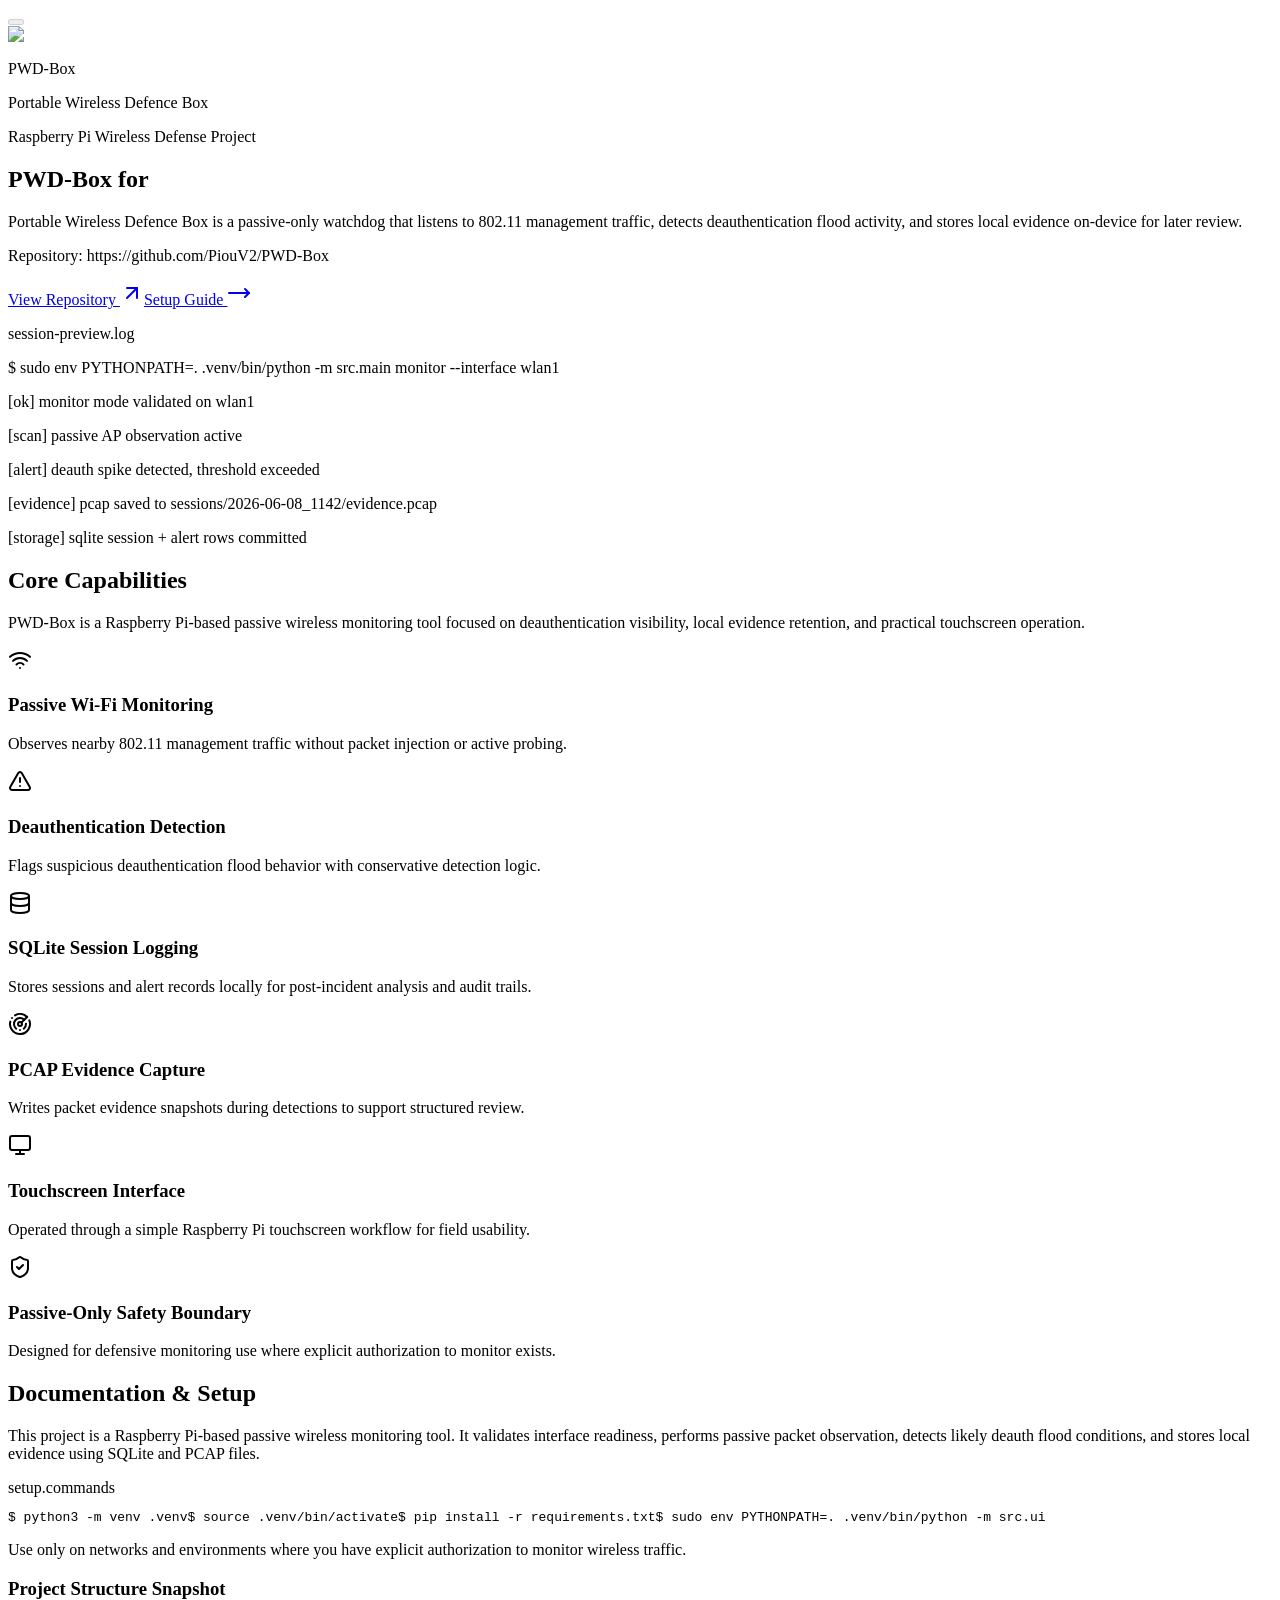
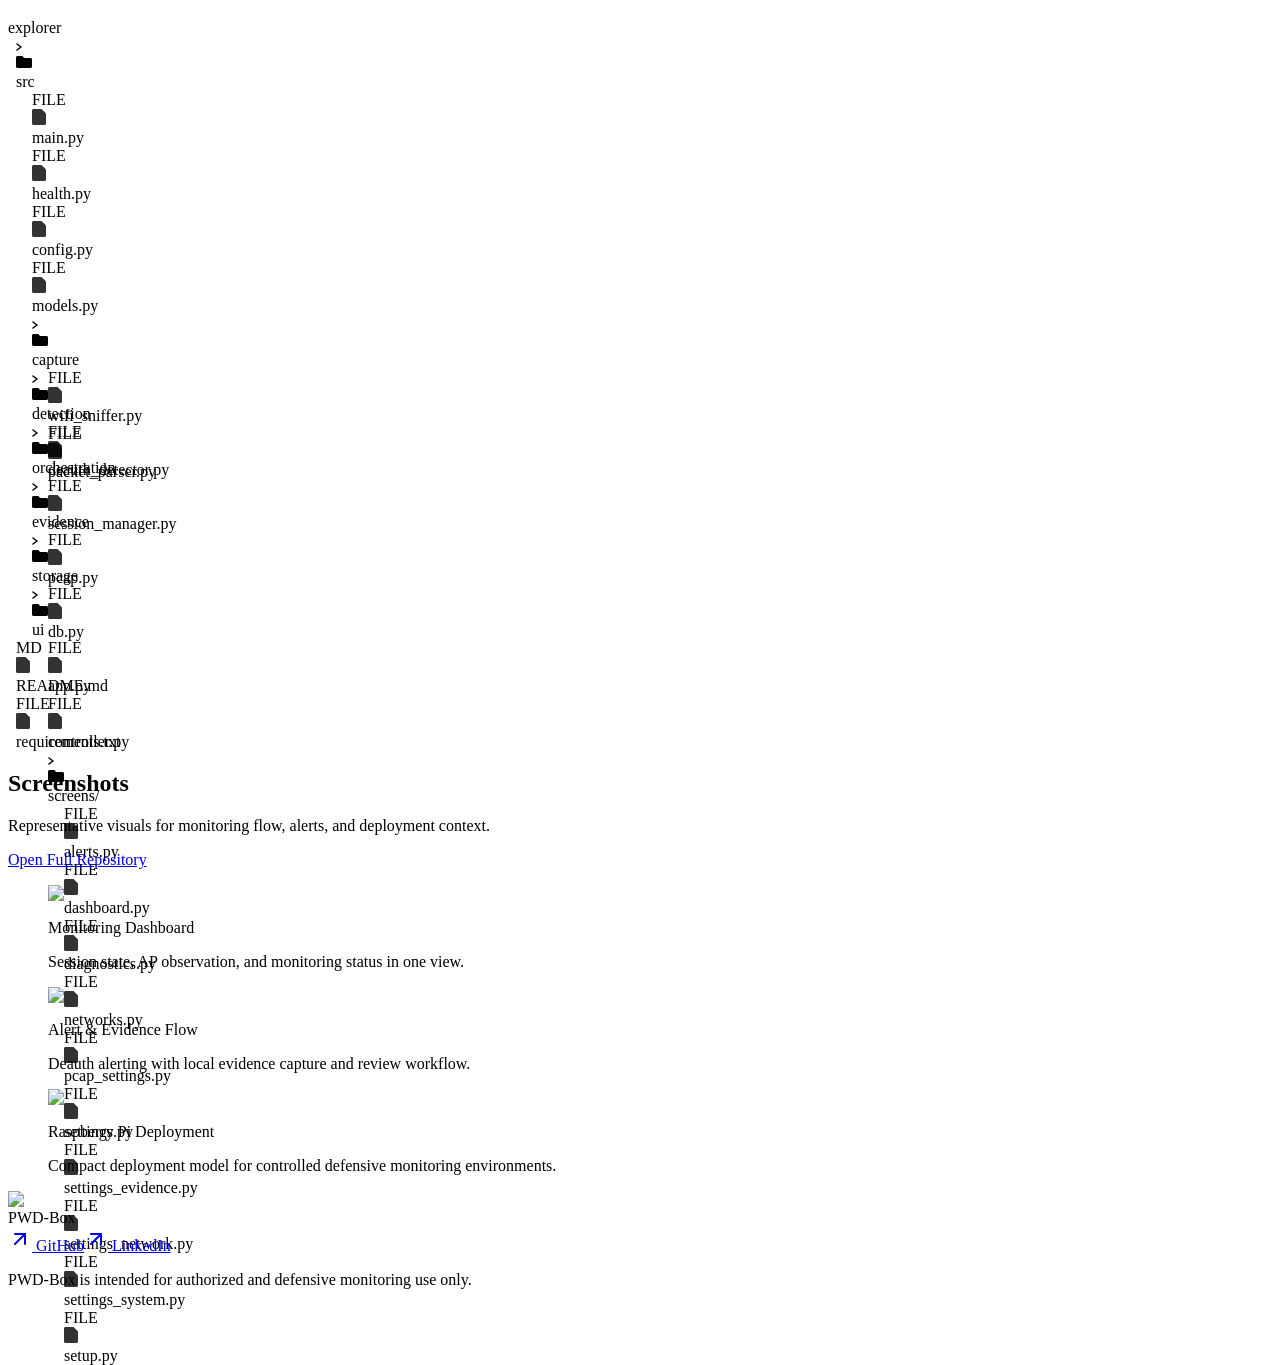
==== commit dfcefa54: "Add build, client middleware, and SSG manifests for static optimization" ====
--- a/docs/index.html
+++ b/docs/index.html
@@ -1 +1 @@
-<!DOCTYPE html><html lang="en" class="ibm_plex_sans_51c13876-module__6sSfpW__variable jetbrains_mono_38865a85-module__uXxy6G__variable h-full antialiased"><head><meta charSet="utf-8"/><meta name="viewport" content="width=device-width, initial-scale=1"/><link rel="preload" href="/_next/static/media/03fc1b4a8d284b5e-s.p.0wiir8udbzjvx.woff2" as="font" crossorigin="" type="font/woff2"/><link rel="preload" href="/_next/static/media/70bc3e132a0a741e-s.p.3t6q91iet4nsy.woff2" as="font" crossorigin="" type="font/woff2"/><link rel="preload" as="image" href="/logo.svg"/><link rel="stylesheet" href="/_next/static/chunks/2-_r1tkb9vnag.css" data-precedence="next"/><link rel="preload" as="script" fetchPriority="low" href="/_next/static/chunks/2k7vtjq-uluar.js"/><script src="/_next/static/chunks/3n24mw23zydkv.js" async=""></script><script src="/_next/static/chunks/17ofzfylad34z.js" async=""></script><script src="/_next/static/chunks/turbopack-0i5a_5ogig45z.js" async=""></script><script src="/_next/static/chunks/3xr0bmoeg_cjc.js" async=""></script><script src="/_next/static/chunks/00ajj1e06o4d5.js" async=""></script><script src="/_next/static/chunks/25jxljvub86_k.js" async=""></script><meta name="next-size-adjust" content=""/><title>PWD-Box | Portable Wireless Defence Box</title><meta name="description" content="PWD-Box is a Raspberry Pi-based passive Wi-Fi monitoring project for deauthentication detection, local evidence capture, and defensive wireless visibility."/><link rel="shortcut icon" href="/favicon.svg"/><link rel="icon" href="/favicon.svg"/><link rel="apple-touch-icon" href="/favicon.svg"/><script src="/_next/static/chunks/0cz1d0mv5g_q7.js" noModule=""></script></head><body class="min-h-full flex flex-col"><div hidden=""><!--$--><!--/$--></div><script>((a,b,c,d,e,f,g,h)=>{let i=document.documentElement,j=["light","dark"];function k(b){var c;(Array.isArray(a)?a:[a]).forEach(a=>{let c="class"===a,d=c&&f?e.map(a=>f[a]||a):e;c?(i.classList.remove(...d),i.classList.add(f&&f[b]?f[b]:b)):i.setAttribute(a,b)}),c=b,h&&j.includes(c)&&(i.style.colorScheme=c)}if(d)k(d);else try{let a=localStorage.getItem(b)||c,d=g&&"system"===a?window.matchMedia("(prefers-color-scheme: dark)").matches?"dark":"light":a;k(d)}catch(a){}})("class","theme","light",null,["light","dark"],null,false,true)</script><div class="relative min-h-screen overflow-hidden bg-app-gradient text-foreground"><canvas id="sparks" style="position:fixed;width:100%;height:100%;top:0;left:0;background:transparent;pointer-events:none;z-index:0"></canvas><div class="fixed right-3 top-[calc(env(safe-area-inset-top)+0.75rem)] z-[60] pointer-events-auto sm:right-6 sm:top-6 lg:right-8 lg:top-8"><button type="button" class="flex h-10 w-20 items-center rounded-full p-1.5 transition-all duration-300 touch-manipulation focus-visible:outline-none focus-visible:ring-2 focus-visible:ring-ring focus-visible:ring-offset-2 sm:h-8 sm:w-16 sm:p-1 border border-zinc-200 bg-white dark:border-zinc-800 dark:bg-zinc-950" aria-label="Toggle theme" aria-pressed="false" disabled=""></button></div><main class="relative z-10 mx-auto max-w-6xl"><section class="relative w-full overflow-hidden pb-14"><div class="relative mx-auto max-w-6xl px-4 pt-12 sm:px-6 lg:px-10 lg:pt-20"><div class="grid gap-10 lg:grid-cols-[1.1fr_0.9fr] lg:items-center"><div class="flex flex-col gap-6"><div class="flex items-center gap-3"><div class="flex h-11 w-11 items-center justify-center rounded-xl border border-primary/20 bg-white shadow-sm"><img alt="PWD-Box logo" width="28" height="28" decoding="async" data-nimg="1" style="color:transparent;width:auto;height:auto" src="/logo.svg"/></div><div><p class="text-sm font-semibold tracking-tight text-foreground">PWD-Box</p><p class="text-xs text-muted-foreground">Portable Wireless Defence Box</p></div></div><p class="inline-flex w-fit rounded-full border border-primary/20 bg-primary/5 px-3 py-1 text-xs font-medium uppercase tracking-[0.12em] text-primary">Raspberry Pi Wireless Defense Project</p><h1 class="text-balance text-4xl font-semibold tracking-tight text-foreground md:text-6xl">PWD-Box for<span class="relative block h-[1.15em] overflow-hidden pt-1 text-primary"><span class="absolute inset-0" style="opacity:0;transform:translateY(100%)">passive<!-- --> monitoring</span><span class="absolute inset-0" style="opacity:0;transform:translateY(100%)">portable<!-- --> monitoring</span><span class="absolute inset-0" style="opacity:0;transform:translateY(100%)">evidence-led<!-- --> monitoring</span><span class="absolute inset-0" style="opacity:0;transform:translateY(100%)">touch-ready<!-- --> monitoring</span><span class="absolute inset-0" style="opacity:0;transform:translateY(100%)">defensive<!-- --> monitoring</span></span></h1><p class="max-w-2xl text-pretty text-base leading-7 text-muted-foreground md:text-lg">Portable Wireless Defence Box is a passive-only watchdog that listens to 802.11 management traffic, detects deauthentication flood activity, and stores local evidence on-device for later review.</p><p class="font-mono text-sm text-muted-foreground">Repository: <!-- -->https://github.com/PiouV2/PWD-Box</p><div class="flex flex-wrap gap-3"><a href="https://github.com/PiouV2/PWD-Box" target="_blank" rel="noreferrer noopener" class="inline-flex items-center justify-center whitespace-nowrap text-sm font-medium ring-offset-background transition-colors focus-visible:outline-none focus-visible:ring-2 focus-visible:ring-ring focus-visible:ring-offset-2 disabled:pointer-events-none disabled:opacity-50 bg-primary text-primary-foreground hover:bg-primary/90 h-11 rounded-md px-8 gap-2">View Repository <svg xmlns="http://www.w3.org/2000/svg" width="24" height="24" viewBox="0 0 24 24" fill="none" stroke="currentColor" stroke-width="2" stroke-linecap="round" stroke-linejoin="round" class="lucide lucide-arrow-up-right h-4 w-4" aria-hidden="true"><path d="M7 7h10v10"></path><path d="M7 17 17 7"></path></svg></a><a href="#docs-setup" class="inline-flex items-center justify-center whitespace-nowrap text-sm font-medium ring-offset-background transition-colors focus-visible:outline-none focus-visible:ring-2 focus-visible:ring-ring focus-visible:ring-offset-2 disabled:pointer-events-none disabled:opacity-50 border border-input bg-background hover:bg-accent hover:text-accent-foreground h-11 rounded-md px-8 gap-2">Setup Guide <svg xmlns="http://www.w3.org/2000/svg" width="24" height="24" viewBox="0 0 24 24" fill="none" stroke="currentColor" stroke-width="2" stroke-linecap="round" stroke-linejoin="round" class="lucide lucide-move-right h-4 w-4" aria-hidden="true"><path d="M18 8L22 12L18 16"></path><path d="M2 12H22"></path></svg></a></div></div><div class="overflow-hidden rounded-xl border border-zinc-200 bg-white/95 shadow-sm backdrop-blur-sm dark:border-zinc-800 dark:bg-black/95"><div class="flex items-center justify-between border-b border-zinc-200 bg-white px-4 py-2.5 dark:border-zinc-800 dark:bg-black"><div class="flex gap-1.5"><span class="h-2.5 w-2.5 rounded-full bg-zinc-400/40 dark:bg-white/40"></span><span class="h-2.5 w-2.5 rounded-full bg-zinc-400/30 dark:bg-white/30"></span><span class="h-2.5 w-2.5 rounded-full bg-zinc-400/20 dark:bg-white/20"></span></div><p class="font-mono text-xs text-zinc-700 dark:text-white/80">session-preview.log</p></div><div class="space-y-2 px-3 py-4 font-mono text-[12px] leading-5 text-zinc-800 sm:px-4 sm:text-[13px] sm:leading-6 dark:text-white"><p>$ sudo env PYTHONPATH=. .venv/bin/python -m src.main monitor --interface wlan1</p><p class="text-zinc-900 dark:text-white">[ok] monitor mode validated on wlan1</p><p>[scan] passive AP observation active</p><p class="text-zinc-900 dark:text-white">[alert] deauth spike detected, threshold exceeded</p><p>[evidence] pcap saved to sessions/2026-06-08_1142/evidence.pcap</p><p>[storage] sqlite session + alert rows committed</p></div></div></div></div></section><section class="px-4 py-14 sm:px-6 lg:px-10"><div class="mb-8"><h2 class="text-2xl font-semibold tracking-tight md:text-3xl">Core Capabilities</h2><p class="mt-2 max-w-3xl text-muted-foreground">PWD-Box is a Raspberry Pi-based passive wireless monitoring tool focused on deauthentication visibility, local evidence retention, and practical touchscreen operation.</p></div><div class="grid gap-4 sm:grid-cols-2 xl:grid-cols-3"><article class="group rounded-xl border border-primary/20 bg-card p-5 shadow-sm transition-all hover:-translate-y-0.5 hover:border-primary/35"><svg xmlns="http://www.w3.org/2000/svg" width="24" height="24" viewBox="0 0 24 24" fill="none" stroke="currentColor" stroke-width="2" stroke-linecap="round" stroke-linejoin="round" class="lucide lucide-wifi h-5 w-5 text-primary" aria-hidden="true"><path d="M12 20h.01"></path><path d="M2 8.82a15 15 0 0 1 20 0"></path><path d="M5 12.859a10 10 0 0 1 14 0"></path><path d="M8.5 16.429a5 5 0 0 1 7 0"></path></svg><h3 class="mt-4 text-lg font-semibold text-card-foreground">Passive Wi-Fi Monitoring</h3><p class="mt-2 text-sm leading-6 text-muted-foreground">Observes nearby 802.11 management traffic without packet injection or active probing.</p></article><article class="group rounded-xl border border-primary/20 bg-card p-5 shadow-sm transition-all hover:-translate-y-0.5 hover:border-primary/35"><svg xmlns="http://www.w3.org/2000/svg" width="24" height="24" viewBox="0 0 24 24" fill="none" stroke="currentColor" stroke-width="2" stroke-linecap="round" stroke-linejoin="round" class="lucide lucide-triangle-alert h-5 w-5 text-primary" aria-hidden="true"><path d="m21.73 18-8-14a2 2 0 0 0-3.48 0l-8 14A2 2 0 0 0 4 21h16a2 2 0 0 0 1.73-3"></path><path d="M12 9v4"></path><path d="M12 17h.01"></path></svg><h3 class="mt-4 text-lg font-semibold text-card-foreground">Deauthentication Detection</h3><p class="mt-2 text-sm leading-6 text-muted-foreground">Flags suspicious deauthentication flood behavior with conservative detection logic.</p></article><article class="group rounded-xl border border-primary/20 bg-card p-5 shadow-sm transition-all hover:-translate-y-0.5 hover:border-primary/35"><svg xmlns="http://www.w3.org/2000/svg" width="24" height="24" viewBox="0 0 24 24" fill="none" stroke="currentColor" stroke-width="2" stroke-linecap="round" stroke-linejoin="round" class="lucide lucide-database h-5 w-5 text-primary" aria-hidden="true"><ellipse cx="12" cy="5" rx="9" ry="3"></ellipse><path d="M3 5V19A9 3 0 0 0 21 19V5"></path><path d="M3 12A9 3 0 0 0 21 12"></path></svg><h3 class="mt-4 text-lg font-semibold text-card-foreground">SQLite Session Logging</h3><p class="mt-2 text-sm leading-6 text-muted-foreground">Stores sessions and alert records locally for post-incident analysis and audit trails.</p></article><article class="group rounded-xl border border-primary/20 bg-card p-5 shadow-sm transition-all hover:-translate-y-0.5 hover:border-primary/35"><svg xmlns="http://www.w3.org/2000/svg" width="24" height="24" viewBox="0 0 24 24" fill="none" stroke="currentColor" stroke-width="2" stroke-linecap="round" stroke-linejoin="round" class="lucide lucide-radar h-5 w-5 text-primary" aria-hidden="true"><path d="M19.07 4.93A10 10 0 0 0 6.99 3.34"></path><path d="M4 6h.01"></path><path d="M2.29 9.62A10 10 0 1 0 21.31 8.35"></path><path d="M16.24 7.76A6 6 0 1 0 8.23 16.67"></path><path d="M12 18h.01"></path><path d="M17.99 11.66A6 6 0 0 1 15.77 16.67"></path><circle cx="12" cy="12" r="2"></circle><path d="m13.41 10.59 5.66-5.66"></path></svg><h3 class="mt-4 text-lg font-semibold text-card-foreground">PCAP Evidence Capture</h3><p class="mt-2 text-sm leading-6 text-muted-foreground">Writes packet evidence snapshots during detections to support structured review.</p></article><article class="group rounded-xl border border-primary/20 bg-card p-5 shadow-sm transition-all hover:-translate-y-0.5 hover:border-primary/35"><svg xmlns="http://www.w3.org/2000/svg" width="24" height="24" viewBox="0 0 24 24" fill="none" stroke="currentColor" stroke-width="2" stroke-linecap="round" stroke-linejoin="round" class="lucide lucide-monitor h-5 w-5 text-primary" aria-hidden="true"><rect width="20" height="14" x="2" y="3" rx="2"></rect><line x1="8" x2="16" y1="21" y2="21"></line><line x1="12" x2="12" y1="17" y2="21"></line></svg><h3 class="mt-4 text-lg font-semibold text-card-foreground">Touchscreen Interface</h3><p class="mt-2 text-sm leading-6 text-muted-foreground">Operated through a simple Raspberry Pi touchscreen workflow for field usability.</p></article><article class="group rounded-xl border border-primary/20 bg-card p-5 shadow-sm transition-all hover:-translate-y-0.5 hover:border-primary/35"><svg xmlns="http://www.w3.org/2000/svg" width="24" height="24" viewBox="0 0 24 24" fill="none" stroke="currentColor" stroke-width="2" stroke-linecap="round" stroke-linejoin="round" class="lucide lucide-shield-check h-5 w-5 text-primary" aria-hidden="true"><path d="M20 13c0 5-3.5 7.5-7.66 8.95a1 1 0 0 1-.67-.01C7.5 20.5 4 18 4 13V6a1 1 0 0 1 1-1c2 0 4.5-1.2 6.24-2.72a1.17 1.17 0 0 1 1.52 0C14.51 3.81 17 5 19 5a1 1 0 0 1 1 1z"></path><path d="m9 12 2 2 4-4"></path></svg><h3 class="mt-4 text-lg font-semibold text-card-foreground">Passive-Only Safety Boundary</h3><p class="mt-2 text-sm leading-6 text-muted-foreground">Designed for defensive monitoring use where explicit authorization to monitor exists.</p></article></div></section><section id="docs-setup" class="grid gap-6 px-4 pb-14 sm:px-6 sm:pb-16 lg:grid-cols-2 lg:px-10"><div class="rounded-xl border border-primary/20 bg-card p-4 shadow-sm sm:p-6"><h2 class="text-xl font-semibold tracking-tight sm:text-2xl">Documentation &amp; Setup</h2><p class="mt-3 text-sm leading-6 text-muted-foreground sm:text-base">This project is a Raspberry Pi-based passive wireless monitoring tool. It validates interface readiness, performs passive packet observation, detects likely deauth flood conditions, and stores local evidence using SQLite and PCAP files.</p><div class="mt-5 overflow-hidden rounded-lg border border-zinc-200 bg-white dark:border-zinc-800 dark:bg-black"><div class="border-b border-zinc-200 bg-white px-4 py-2 text-xs font-medium uppercase tracking-wide text-zinc-700 dark:border-zinc-800 dark:bg-black dark:text-white/80">setup.commands</div><pre class="overflow-x-auto px-3 py-4 text-[11px] leading-5 text-zinc-800 sm:px-4 sm:text-xs sm:leading-6 dark:text-white"><code class="block font-mono">$ <!-- -->python3 -m venv .venv</code><code class="block font-mono">$ <!-- -->source .venv/bin/activate</code><code class="block font-mono">$ <!-- -->pip install -r requirements.txt</code><code class="block font-mono">$ <!-- -->sudo env PYTHONPATH=. .venv/bin/python -m src.main health-check --interface wlan1</code><code class="block font-mono">$ <!-- -->sudo env PYTHONPATH=. .venv/bin/python -m src.main monitor --interface wlan1</code><code class="block font-mono">$ <!-- -->sudo env PYTHONPATH=. .venv/bin/python -m src.ui</code></pre></div><p class="mt-4 text-xs leading-5 text-muted-foreground sm:text-sm">Use only on networks and environments where you have explicit authorization to monitor wireless traffic.</p></div><div class="rounded-xl border border-zinc-200 bg-white p-4 shadow-sm sm:p-6 dark:border-zinc-800 dark:bg-black"><h3 class="mb-4 text-base font-semibold text-zinc-900 sm:text-lg dark:text-white">Project Structure Snapshot</h3><div class="overflow-x-auto rounded-lg border border-zinc-200 bg-white p-2 font-mono text-zinc-900 sm:p-3 dark:border-zinc-800 dark:bg-black dark:text-white"><div class="mb-2 flex items-center gap-2 border-b border-zinc-200 pb-3 dark:border-zinc-800"><div class="flex gap-1.5"><div class="h-2.5 w-2.5 rounded-full bg-zinc-400/45 dark:bg-white/45"></div><div class="h-2.5 w-2.5 rounded-full bg-zinc-400/30 dark:bg-white/30"></div><div class="h-2.5 w-2.5 rounded-full bg-zinc-400/20 dark:bg-white/20"></div></div><span class="ml-2 text-[10px] text-zinc-600 sm:text-xs dark:text-white/70">explorer</span></div><div class="space-y-0.5"><div class="select-none"><div class="group relative flex min-h-10 cursor-pointer items-center gap-2 rounded-md px-2 py-2 touch-manipulation sm:min-h-0 sm:py-1 transition-all duration-200 ease-out" style="padding-left:8px"><div class="flex h-4 w-4 items-center justify-center transition-transform duration-200 ease-out rotate-90"><svg width="6" height="8" viewBox="0 0 6 8" fill="none" class="transition-colors duration-200 text-white/60"><path d="M1 1L5 4L1 7" stroke="currentColor" stroke-width="1.5" stroke-linecap="round" stroke-linejoin="round"></path></svg></div><div class="flex h-5 w-5 items-center justify-center rounded transition-all duration-200 text-white/80"><svg width="16" height="14" viewBox="0 0 16 14" fill="currentColor"><path d="M1.5 1C0.671573 1 0 1.67157 0 2.5V11.5C0 12.3284 0.671573 13 1.5 13H14.5C15.3284 13 16 12.3284 16 11.5V4.5C16 3.67157 15.3284 3 14.5 3H8L6.5 1H1.5Z"></path></svg></div><span class="min-w-0 truncate font-mono text-xs transition-colors duration-200 sm:text-sm text-white/90">src</span><div class="absolute right-2 h-1.5 w-1.5 rounded-full bg-primary transition-all duration-200 scale-0 opacity-0"></div></div><div class="overflow-hidden transition-all duration-300 ease-out opacity-100" style="max-height:1000px"><div class="select-none"><div class="group relative flex min-h-10 cursor-pointer items-center gap-2 rounded-md px-2 py-2 touch-manipulation sm:min-h-0 sm:py-1 transition-all duration-200 ease-out" style="padding-left:24px"><div class="absolute bottom-0 top-0 flex" style="left:16px"><div class="w-px transition-colors duration-200 bg-white/20"></div></div><div class="flex h-4 w-4 items-center justify-center transition-transform duration-200 ease-out"><span class="text-[9px] font-bold tracking-wide text-white/70">FILE</span></div><div class="flex h-5 w-5 items-center justify-center rounded transition-all duration-200 text-white/70 opacity-70"><svg width="14" height="16" viewBox="0 0 14 16" fill="currentColor" opacity="0.8"><path d="M1.5 0C0.671573 0 0 0.671573 0 1.5V14.5C0 15.3284 0.671573 16 1.5 16H12.5C13.3284 16 14 15.3284 14 14.5V4.5L9.5 0H1.5Z"></path><path d="M9 0V4.5H14" fill="currentColor" fill-opacity="0.5"></path></svg></div><span class="min-w-0 truncate font-mono text-xs transition-colors duration-200 sm:text-sm text-white/70">main.py</span><div class="absolute right-2 h-1.5 w-1.5 rounded-full bg-primary transition-all duration-200 scale-0 opacity-0"></div></div></div><div class="select-none"><div class="group relative flex min-h-10 cursor-pointer items-center gap-2 rounded-md px-2 py-2 touch-manipulation sm:min-h-0 sm:py-1 transition-all duration-200 ease-out" style="padding-left:24px"><div class="absolute bottom-0 top-0 flex" style="left:16px"><div class="w-px transition-colors duration-200 bg-white/20"></div></div><div class="flex h-4 w-4 items-center justify-center transition-transform duration-200 ease-out"><span class="text-[9px] font-bold tracking-wide text-white/70">FILE</span></div><div class="flex h-5 w-5 items-center justify-center rounded transition-all duration-200 text-white/70 opacity-70"><svg width="14" height="16" viewBox="0 0 14 16" fill="currentColor" opacity="0.8"><path d="M1.5 0C0.671573 0 0 0.671573 0 1.5V14.5C0 15.3284 0.671573 16 1.5 16H12.5C13.3284 16 14 15.3284 14 14.5V4.5L9.5 0H1.5Z"></path><path d="M9 0V4.5H14" fill="currentColor" fill-opacity="0.5"></path></svg></div><span class="min-w-0 truncate font-mono text-xs transition-colors duration-200 sm:text-sm text-white/70">health.py</span><div class="absolute right-2 h-1.5 w-1.5 rounded-full bg-primary transition-all duration-200 scale-0 opacity-0"></div></div></div><div class="select-none"><div class="group relative flex min-h-10 cursor-pointer items-center gap-2 rounded-md px-2 py-2 touch-manipulation sm:min-h-0 sm:py-1 transition-all duration-200 ease-out" style="padding-left:24px"><div class="absolute bottom-0 top-0 flex" style="left:16px"><div class="w-px transition-colors duration-200 bg-white/20"></div></div><div class="flex h-4 w-4 items-center justify-center transition-transform duration-200 ease-out"><span class="text-[9px] font-bold tracking-wide text-white/70">FILE</span></div><div class="flex h-5 w-5 items-center justify-center rounded transition-all duration-200 text-white/70 opacity-70"><svg width="14" height="16" viewBox="0 0 14 16" fill="currentColor" opacity="0.8"><path d="M1.5 0C0.671573 0 0 0.671573 0 1.5V14.5C0 15.3284 0.671573 16 1.5 16H12.5C13.3284 16 14 15.3284 14 14.5V4.5L9.5 0H1.5Z"></path><path d="M9 0V4.5H14" fill="currentColor" fill-opacity="0.5"></path></svg></div><span class="min-w-0 truncate font-mono text-xs transition-colors duration-200 sm:text-sm text-white/70">config.py</span><div class="absolute right-2 h-1.5 w-1.5 rounded-full bg-primary transition-all duration-200 scale-0 opacity-0"></div></div></div><div class="select-none"><div class="group relative flex min-h-10 cursor-pointer items-center gap-2 rounded-md px-2 py-2 touch-manipulation sm:min-h-0 sm:py-1 transition-all duration-200 ease-out" style="padding-left:24px"><div class="absolute bottom-0 top-0 flex" style="left:16px"><div class="w-px transition-colors duration-200 bg-white/20"></div></div><div class="flex h-4 w-4 items-center justify-center transition-transform duration-200 ease-out"><span class="text-[9px] font-bold tracking-wide text-white/70">FILE</span></div><div class="flex h-5 w-5 items-center justify-center rounded transition-all duration-200 text-white/70 opacity-70"><svg width="14" height="16" viewBox="0 0 14 16" fill="currentColor" opacity="0.8"><path d="M1.5 0C0.671573 0 0 0.671573 0 1.5V14.5C0 15.3284 0.671573 16 1.5 16H12.5C13.3284 16 14 15.3284 14 14.5V4.5L9.5 0H1.5Z"></path><path d="M9 0V4.5H14" fill="currentColor" fill-opacity="0.5"></path></svg></div><span class="min-w-0 truncate font-mono text-xs transition-colors duration-200 sm:text-sm text-white/70">models.py</span><div class="absolute right-2 h-1.5 w-1.5 rounded-full bg-primary transition-all duration-200 scale-0 opacity-0"></div></div></div><div class="select-none"><div class="group relative flex min-h-10 cursor-pointer items-center gap-2 rounded-md px-2 py-2 touch-manipulation sm:min-h-0 sm:py-1 transition-all duration-200 ease-out" style="padding-left:24px"><div class="absolute bottom-0 top-0 flex" style="left:16px"><div class="w-px transition-colors duration-200 bg-white/20"></div></div><div class="flex h-4 w-4 items-center justify-center transition-transform duration-200 ease-out"><svg width="6" height="8" viewBox="0 0 6 8" fill="none" class="transition-colors duration-200 text-white/60"><path d="M1 1L5 4L1 7" stroke="currentColor" stroke-width="1.5" stroke-linecap="round" stroke-linejoin="round"></path></svg></div><div class="flex h-5 w-5 items-center justify-center rounded transition-all duration-200 text-white/80"><svg width="16" height="14" viewBox="0 0 16 14" fill="currentColor"><path d="M1.5 1C0.671573 1 0 1.67157 0 2.5V11.5C0 12.3284 0.671573 13 1.5 13H14.5C15.3284 13 16 12.3284 16 11.5V4.5C16 3.67157 15.3284 3 14.5 3H8L6.5 1H1.5Z"></path></svg></div><span class="min-w-0 truncate font-mono text-xs transition-colors duration-200 sm:text-sm text-white/90">capture</span><div class="absolute right-2 h-1.5 w-1.5 rounded-full bg-primary transition-all duration-200 scale-0 opacity-0"></div></div><div class="overflow-hidden transition-all duration-300 ease-out h-0 opacity-0" style="max-height:0px"><div class="select-none"><div class="group relative flex min-h-10 cursor-pointer items-center gap-2 rounded-md px-2 py-2 touch-manipulation sm:min-h-0 sm:py-1 transition-all duration-200 ease-out" style="padding-left:40px"><div class="absolute bottom-0 top-0 flex" style="left:32px"><div class="w-px transition-colors duration-200 bg-white/20"></div></div><div class="flex h-4 w-4 items-center justify-center transition-transform duration-200 ease-out"><span class="text-[9px] font-bold tracking-wide text-white/70">FILE</span></div><div class="flex h-5 w-5 items-center justify-center rounded transition-all duration-200 text-white/70 opacity-70"><svg width="14" height="16" viewBox="0 0 14 16" fill="currentColor" opacity="0.8"><path d="M1.5 0C0.671573 0 0 0.671573 0 1.5V14.5C0 15.3284 0.671573 16 1.5 16H12.5C13.3284 16 14 15.3284 14 14.5V4.5L9.5 0H1.5Z"></path><path d="M9 0V4.5H14" fill="currentColor" fill-opacity="0.5"></path></svg></div><span class="min-w-0 truncate font-mono text-xs transition-colors duration-200 sm:text-sm text-white/70">wifi_sniffer.py</span><div class="absolute right-2 h-1.5 w-1.5 rounded-full bg-primary transition-all duration-200 scale-0 opacity-0"></div></div></div><div class="select-none"><div class="group relative flex min-h-10 cursor-pointer items-center gap-2 rounded-md px-2 py-2 touch-manipulation sm:min-h-0 sm:py-1 transition-all duration-200 ease-out" style="padding-left:40px"><div class="absolute bottom-0 top-0 flex" style="left:32px"><div class="w-px transition-colors duration-200 bg-white/20"></div></div><div class="flex h-4 w-4 items-center justify-center transition-transform duration-200 ease-out"><span class="text-[9px] font-bold tracking-wide text-white/70">FILE</span></div><div class="flex h-5 w-5 items-center justify-center rounded transition-all duration-200 text-white/70 opacity-70"><svg width="14" height="16" viewBox="0 0 14 16" fill="currentColor" opacity="0.8"><path d="M1.5 0C0.671573 0 0 0.671573 0 1.5V14.5C0 15.3284 0.671573 16 1.5 16H12.5C13.3284 16 14 15.3284 14 14.5V4.5L9.5 0H1.5Z"></path><path d="M9 0V4.5H14" fill="currentColor" fill-opacity="0.5"></path></svg></div><span class="min-w-0 truncate font-mono text-xs transition-colors duration-200 sm:text-sm text-white/70">packet_parser.py</span><div class="absolute right-2 h-1.5 w-1.5 rounded-full bg-primary transition-all duration-200 scale-0 opacity-0"></div></div></div></div></div><div class="select-none"><div class="group relative flex min-h-10 cursor-pointer items-center gap-2 rounded-md px-2 py-2 touch-manipulation sm:min-h-0 sm:py-1 transition-all duration-200 ease-out" style="padding-left:24px"><div class="absolute bottom-0 top-0 flex" style="left:16px"><div class="w-px transition-colors duration-200 bg-white/20"></div></div><div class="flex h-4 w-4 items-center justify-center transition-transform duration-200 ease-out"><svg width="6" height="8" viewBox="0 0 6 8" fill="none" class="transition-colors duration-200 text-white/60"><path d="M1 1L5 4L1 7" stroke="currentColor" stroke-width="1.5" stroke-linecap="round" stroke-linejoin="round"></path></svg></div><div class="flex h-5 w-5 items-center justify-center rounded transition-all duration-200 text-white/80"><svg width="16" height="14" viewBox="0 0 16 14" fill="currentColor"><path d="M1.5 1C0.671573 1 0 1.67157 0 2.5V11.5C0 12.3284 0.671573 13 1.5 13H14.5C15.3284 13 16 12.3284 16 11.5V4.5C16 3.67157 15.3284 3 14.5 3H8L6.5 1H1.5Z"></path></svg></div><span class="min-w-0 truncate font-mono text-xs transition-colors duration-200 sm:text-sm text-white/90">detection</span><div class="absolute right-2 h-1.5 w-1.5 rounded-full bg-primary transition-all duration-200 scale-0 opacity-0"></div></div><div class="overflow-hidden transition-all duration-300 ease-out h-0 opacity-0" style="max-height:0px"><div class="select-none"><div class="group relative flex min-h-10 cursor-pointer items-center gap-2 rounded-md px-2 py-2 touch-manipulation sm:min-h-0 sm:py-1 transition-all duration-200 ease-out" style="padding-left:40px"><div class="absolute bottom-0 top-0 flex" style="left:32px"><div class="w-px transition-colors duration-200 bg-white/20"></div></div><div class="flex h-4 w-4 items-center justify-center transition-transform duration-200 ease-out"><span class="text-[9px] font-bold tracking-wide text-white/70">FILE</span></div><div class="flex h-5 w-5 items-center justify-center rounded transition-all duration-200 text-white/70 opacity-70"><svg width="14" height="16" viewBox="0 0 14 16" fill="currentColor" opacity="0.8"><path d="M1.5 0C0.671573 0 0 0.671573 0 1.5V14.5C0 15.3284 0.671573 16 1.5 16H12.5C13.3284 16 14 15.3284 14 14.5V4.5L9.5 0H1.5Z"></path><path d="M9 0V4.5H14" fill="currentColor" fill-opacity="0.5"></path></svg></div><span class="min-w-0 truncate font-mono text-xs transition-colors duration-200 sm:text-sm text-white/70">deauth_detector.py</span><div class="absolute right-2 h-1.5 w-1.5 rounded-full bg-primary transition-all duration-200 scale-0 opacity-0"></div></div></div></div></div><div class="select-none"><div class="group relative flex min-h-10 cursor-pointer items-center gap-2 rounded-md px-2 py-2 touch-manipulation sm:min-h-0 sm:py-1 transition-all duration-200 ease-out" style="padding-left:24px"><div class="absolute bottom-0 top-0 flex" style="left:16px"><div class="w-px transition-colors duration-200 bg-white/20"></div></div><div class="flex h-4 w-4 items-center justify-center transition-transform duration-200 ease-out"><svg width="6" height="8" viewBox="0 0 6 8" fill="none" class="transition-colors duration-200 text-white/60"><path d="M1 1L5 4L1 7" stroke="currentColor" stroke-width="1.5" stroke-linecap="round" stroke-linejoin="round"></path></svg></div><div class="flex h-5 w-5 items-center justify-center rounded transition-all duration-200 text-white/80"><svg width="16" height="14" viewBox="0 0 16 14" fill="currentColor"><path d="M1.5 1C0.671573 1 0 1.67157 0 2.5V11.5C0 12.3284 0.671573 13 1.5 13H14.5C15.3284 13 16 12.3284 16 11.5V4.5C16 3.67157 15.3284 3 14.5 3H8L6.5 1H1.5Z"></path></svg></div><span class="min-w-0 truncate font-mono text-xs transition-colors duration-200 sm:text-sm text-white/90">orchestration</span><div class="absolute right-2 h-1.5 w-1.5 rounded-full bg-primary transition-all duration-200 scale-0 opacity-0"></div></div><div class="overflow-hidden transition-all duration-300 ease-out h-0 opacity-0" style="max-height:0px"><div class="select-none"><div class="group relative flex min-h-10 cursor-pointer items-center gap-2 rounded-md px-2 py-2 touch-manipulation sm:min-h-0 sm:py-1 transition-all duration-200 ease-out" style="padding-left:40px"><div class="absolute bottom-0 top-0 flex" style="left:32px"><div class="w-px transition-colors duration-200 bg-white/20"></div></div><div class="flex h-4 w-4 items-center justify-center transition-transform duration-200 ease-out"><span class="text-[9px] font-bold tracking-wide text-white/70">FILE</span></div><div class="flex h-5 w-5 items-center justify-center rounded transition-all duration-200 text-white/70 opacity-70"><svg width="14" height="16" viewBox="0 0 14 16" fill="currentColor" opacity="0.8"><path d="M1.5 0C0.671573 0 0 0.671573 0 1.5V14.5C0 15.3284 0.671573 16 1.5 16H12.5C13.3284 16 14 15.3284 14 14.5V4.5L9.5 0H1.5Z"></path><path d="M9 0V4.5H14" fill="currentColor" fill-opacity="0.5"></path></svg></div><span class="min-w-0 truncate font-mono text-xs transition-colors duration-200 sm:text-sm text-white/70">session_manager.py</span><div class="absolute right-2 h-1.5 w-1.5 rounded-full bg-primary transition-all duration-200 scale-0 opacity-0"></div></div></div></div></div><div class="select-none"><div class="group relative flex min-h-10 cursor-pointer items-center gap-2 rounded-md px-2 py-2 touch-manipulation sm:min-h-0 sm:py-1 transition-all duration-200 ease-out" style="padding-left:24px"><div class="absolute bottom-0 top-0 flex" style="left:16px"><div class="w-px transition-colors duration-200 bg-white/20"></div></div><div class="flex h-4 w-4 items-center justify-center transition-transform duration-200 ease-out"><svg width="6" height="8" viewBox="0 0 6 8" fill="none" class="transition-colors duration-200 text-white/60"><path d="M1 1L5 4L1 7" stroke="currentColor" stroke-width="1.5" stroke-linecap="round" stroke-linejoin="round"></path></svg></div><div class="flex h-5 w-5 items-center justify-center rounded transition-all duration-200 text-white/80"><svg width="16" height="14" viewBox="0 0 16 14" fill="currentColor"><path d="M1.5 1C0.671573 1 0 1.67157 0 2.5V11.5C0 12.3284 0.671573 13 1.5 13H14.5C15.3284 13 16 12.3284 16 11.5V4.5C16 3.67157 15.3284 3 14.5 3H8L6.5 1H1.5Z"></path></svg></div><span class="min-w-0 truncate font-mono text-xs transition-colors duration-200 sm:text-sm text-white/90">evidence</span><div class="absolute right-2 h-1.5 w-1.5 rounded-full bg-primary transition-all duration-200 scale-0 opacity-0"></div></div><div class="overflow-hidden transition-all duration-300 ease-out h-0 opacity-0" style="max-height:0px"><div class="select-none"><div class="group relative flex min-h-10 cursor-pointer items-center gap-2 rounded-md px-2 py-2 touch-manipulation sm:min-h-0 sm:py-1 transition-all duration-200 ease-out" style="padding-left:40px"><div class="absolute bottom-0 top-0 flex" style="left:32px"><div class="w-px transition-colors duration-200 bg-white/20"></div></div><div class="flex h-4 w-4 items-center justify-center transition-transform duration-200 ease-out"><span class="text-[9px] font-bold tracking-wide text-white/70">FILE</span></div><div class="flex h-5 w-5 items-center justify-center rounded transition-all duration-200 text-white/70 opacity-70"><svg width="14" height="16" viewBox="0 0 14 16" fill="currentColor" opacity="0.8"><path d="M1.5 0C0.671573 0 0 0.671573 0 1.5V14.5C0 15.3284 0.671573 16 1.5 16H12.5C13.3284 16 14 15.3284 14 14.5V4.5L9.5 0H1.5Z"></path><path d="M9 0V4.5H14" fill="currentColor" fill-opacity="0.5"></path></svg></div><span class="min-w-0 truncate font-mono text-xs transition-colors duration-200 sm:text-sm text-white/70">pcap.py</span><div class="absolute right-2 h-1.5 w-1.5 rounded-full bg-primary transition-all duration-200 scale-0 opacity-0"></div></div></div></div></div><div class="select-none"><div class="group relative flex min-h-10 cursor-pointer items-center gap-2 rounded-md px-2 py-2 touch-manipulation sm:min-h-0 sm:py-1 transition-all duration-200 ease-out" style="padding-left:24px"><div class="absolute bottom-0 top-0 flex" style="left:16px"><div class="w-px transition-colors duration-200 bg-white/20"></div></div><div class="flex h-4 w-4 items-center justify-center transition-transform duration-200 ease-out"><svg width="6" height="8" viewBox="0 0 6 8" fill="none" class="transition-colors duration-200 text-white/60"><path d="M1 1L5 4L1 7" stroke="currentColor" stroke-width="1.5" stroke-linecap="round" stroke-linejoin="round"></path></svg></div><div class="flex h-5 w-5 items-center justify-center rounded transition-all duration-200 text-white/80"><svg width="16" height="14" viewBox="0 0 16 14" fill="currentColor"><path d="M1.5 1C0.671573 1 0 1.67157 0 2.5V11.5C0 12.3284 0.671573 13 1.5 13H14.5C15.3284 13 16 12.3284 16 11.5V4.5C16 3.67157 15.3284 3 14.5 3H8L6.5 1H1.5Z"></path></svg></div><span class="min-w-0 truncate font-mono text-xs transition-colors duration-200 sm:text-sm text-white/90">storage</span><div class="absolute right-2 h-1.5 w-1.5 rounded-full bg-primary transition-all duration-200 scale-0 opacity-0"></div></div><div class="overflow-hidden transition-all duration-300 ease-out h-0 opacity-0" style="max-height:0px"><div class="select-none"><div class="group relative flex min-h-10 cursor-pointer items-center gap-2 rounded-md px-2 py-2 touch-manipulation sm:min-h-0 sm:py-1 transition-all duration-200 ease-out" style="padding-left:40px"><div class="absolute bottom-0 top-0 flex" style="left:32px"><div class="w-px transition-colors duration-200 bg-white/20"></div></div><div class="flex h-4 w-4 items-center justify-center transition-transform duration-200 ease-out"><span class="text-[9px] font-bold tracking-wide text-white/70">FILE</span></div><div class="flex h-5 w-5 items-center justify-center rounded transition-all duration-200 text-white/70 opacity-70"><svg width="14" height="16" viewBox="0 0 14 16" fill="currentColor" opacity="0.8"><path d="M1.5 0C0.671573 0 0 0.671573 0 1.5V14.5C0 15.3284 0.671573 16 1.5 16H12.5C13.3284 16 14 15.3284 14 14.5V4.5L9.5 0H1.5Z"></path><path d="M9 0V4.5H14" fill="currentColor" fill-opacity="0.5"></path></svg></div><span class="min-w-0 truncate font-mono text-xs transition-colors duration-200 sm:text-sm text-white/70">db.py</span><div class="absolute right-2 h-1.5 w-1.5 rounded-full bg-primary transition-all duration-200 scale-0 opacity-0"></div></div></div></div></div><div class="select-none"><div class="group relative flex min-h-10 cursor-pointer items-center gap-2 rounded-md px-2 py-2 touch-manipulation sm:min-h-0 sm:py-1 transition-all duration-200 ease-out" style="padding-left:24px"><div class="absolute bottom-0 top-0 flex" style="left:16px"><div class="w-px transition-colors duration-200 bg-white/20"></div></div><div class="flex h-4 w-4 items-center justify-center transition-transform duration-200 ease-out"><svg width="6" height="8" viewBox="0 0 6 8" fill="none" class="transition-colors duration-200 text-white/60"><path d="M1 1L5 4L1 7" stroke="currentColor" stroke-width="1.5" stroke-linecap="round" stroke-linejoin="round"></path></svg></div><div class="flex h-5 w-5 items-center justify-center rounded transition-all duration-200 text-white/80"><svg width="16" height="14" viewBox="0 0 16 14" fill="currentColor"><path d="M1.5 1C0.671573 1 0 1.67157 0 2.5V11.5C0 12.3284 0.671573 13 1.5 13H14.5C15.3284 13 16 12.3284 16 11.5V4.5C16 3.67157 15.3284 3 14.5 3H8L6.5 1H1.5Z"></path></svg></div><span class="min-w-0 truncate font-mono text-xs transition-colors duration-200 sm:text-sm text-white/90">ui</span><div class="absolute right-2 h-1.5 w-1.5 rounded-full bg-primary transition-all duration-200 scale-0 opacity-0"></div></div><div class="overflow-hidden transition-all duration-300 ease-out h-0 opacity-0" style="max-height:0px"><div class="select-none"><div class="group relative flex min-h-10 cursor-pointer items-center gap-2 rounded-md px-2 py-2 touch-manipulation sm:min-h-0 sm:py-1 transition-all duration-200 ease-out" style="padding-left:40px"><div class="absolute bottom-0 top-0 flex" style="left:32px"><div class="w-px transition-colors duration-200 bg-white/20"></div></div><div class="flex h-4 w-4 items-center justify-center transition-transform duration-200 ease-out"><span class="text-[9px] font-bold tracking-wide text-white/70">FILE</span></div><div class="flex h-5 w-5 items-center justify-center rounded transition-all duration-200 text-white/70 opacity-70"><svg width="14" height="16" viewBox="0 0 14 16" fill="currentColor" opacity="0.8"><path d="M1.5 0C0.671573 0 0 0.671573 0 1.5V14.5C0 15.3284 0.671573 16 1.5 16H12.5C13.3284 16 14 15.3284 14 14.5V4.5L9.5 0H1.5Z"></path><path d="M9 0V4.5H14" fill="currentColor" fill-opacity="0.5"></path></svg></div><span class="min-w-0 truncate font-mono text-xs transition-colors duration-200 sm:text-sm text-white/70">app.py</span><div class="absolute right-2 h-1.5 w-1.5 rounded-full bg-primary transition-all duration-200 scale-0 opacity-0"></div></div></div><div class="select-none"><div class="group relative flex min-h-10 cursor-pointer items-center gap-2 rounded-md px-2 py-2 touch-manipulation sm:min-h-0 sm:py-1 transition-all duration-200 ease-out" style="padding-left:40px"><div class="absolute bottom-0 top-0 flex" style="left:32px"><div class="w-px transition-colors duration-200 bg-white/20"></div></div><div class="flex h-4 w-4 items-center justify-center transition-transform duration-200 ease-out"><span class="text-[9px] font-bold tracking-wide text-white/70">FILE</span></div><div class="flex h-5 w-5 items-center justify-center rounded transition-all duration-200 text-white/70 opacity-70"><svg width="14" height="16" viewBox="0 0 14 16" fill="currentColor" opacity="0.8"><path d="M1.5 0C0.671573 0 0 0.671573 0 1.5V14.5C0 15.3284 0.671573 16 1.5 16H12.5C13.3284 16 14 15.3284 14 14.5V4.5L9.5 0H1.5Z"></path><path d="M9 0V4.5H14" fill="currentColor" fill-opacity="0.5"></path></svg></div><span class="min-w-0 truncate font-mono text-xs transition-colors duration-200 sm:text-sm text-white/70">controller.py</span><div class="absolute right-2 h-1.5 w-1.5 rounded-full bg-primary transition-all duration-200 scale-0 opacity-0"></div></div></div><div class="select-none"><div class="group relative flex min-h-10 cursor-pointer items-center gap-2 rounded-md px-2 py-2 touch-manipulation sm:min-h-0 sm:py-1 transition-all duration-200 ease-out" style="padding-left:40px"><div class="absolute bottom-0 top-0 flex" style="left:32px"><div class="w-px transition-colors duration-200 bg-white/20"></div></div><div class="flex h-4 w-4 items-center justify-center transition-transform duration-200 ease-out"><svg width="6" height="8" viewBox="0 0 6 8" fill="none" class="transition-colors duration-200 text-white/60"><path d="M1 1L5 4L1 7" stroke="currentColor" stroke-width="1.5" stroke-linecap="round" stroke-linejoin="round"></path></svg></div><div class="flex h-5 w-5 items-center justify-center rounded transition-all duration-200 text-white/80"><svg width="16" height="14" viewBox="0 0 16 14" fill="currentColor"><path d="M1.5 1C0.671573 1 0 1.67157 0 2.5V11.5C0 12.3284 0.671573 13 1.5 13H14.5C15.3284 13 16 12.3284 16 11.5V4.5C16 3.67157 15.3284 3 14.5 3H8L6.5 1H1.5Z"></path></svg></div><span class="min-w-0 truncate font-mono text-xs transition-colors duration-200 sm:text-sm text-white/90">screens/</span><div class="absolute right-2 h-1.5 w-1.5 rounded-full bg-primary transition-all duration-200 scale-0 opacity-0"></div></div><div class="overflow-hidden transition-all duration-300 ease-out h-0 opacity-0" style="max-height:0px"><div class="select-none"><div class="group relative flex min-h-10 cursor-pointer items-center gap-2 rounded-md px-2 py-2 touch-manipulation sm:min-h-0 sm:py-1 transition-all duration-200 ease-out" style="padding-left:56px"><div class="absolute bottom-0 top-0 flex" style="left:48px"><div class="w-px transition-colors duration-200 bg-white/20"></div></div><div class="flex h-4 w-4 items-center justify-center transition-transform duration-200 ease-out"><span class="text-[9px] font-bold tracking-wide text-white/70">FILE</span></div><div class="flex h-5 w-5 items-center justify-center rounded transition-all duration-200 text-white/70 opacity-70"><svg width="14" height="16" viewBox="0 0 14 16" fill="currentColor" opacity="0.8"><path d="M1.5 0C0.671573 0 0 0.671573 0 1.5V14.5C0 15.3284 0.671573 16 1.5 16H12.5C13.3284 16 14 15.3284 14 14.5V4.5L9.5 0H1.5Z"></path><path d="M9 0V4.5H14" fill="currentColor" fill-opacity="0.5"></path></svg></div><span class="min-w-0 truncate font-mono text-xs transition-colors duration-200 sm:text-sm text-white/70">alerts.py</span><div class="absolute right-2 h-1.5 w-1.5 rounded-full bg-primary transition-all duration-200 scale-0 opacity-0"></div></div></div><div class="select-none"><div class="group relative flex min-h-10 cursor-pointer items-center gap-2 rounded-md px-2 py-2 touch-manipulation sm:min-h-0 sm:py-1 transition-all duration-200 ease-out" style="padding-left:56px"><div class="absolute bottom-0 top-0 flex" style="left:48px"><div class="w-px transition-colors duration-200 bg-white/20"></div></div><div class="flex h-4 w-4 items-center justify-center transition-transform duration-200 ease-out"><span class="text-[9px] font-bold tracking-wide text-white/70">FILE</span></div><div class="flex h-5 w-5 items-center justify-center rounded transition-all duration-200 text-white/70 opacity-70"><svg width="14" height="16" viewBox="0 0 14 16" fill="currentColor" opacity="0.8"><path d="M1.5 0C0.671573 0 0 0.671573 0 1.5V14.5C0 15.3284 0.671573 16 1.5 16H12.5C13.3284 16 14 15.3284 14 14.5V4.5L9.5 0H1.5Z"></path><path d="M9 0V4.5H14" fill="currentColor" fill-opacity="0.5"></path></svg></div><span class="min-w-0 truncate font-mono text-xs transition-colors duration-200 sm:text-sm text-white/70">dashboard.py</span><div class="absolute right-2 h-1.5 w-1.5 rounded-full bg-primary transition-all duration-200 scale-0 opacity-0"></div></div></div><div class="select-none"><div class="group relative flex min-h-10 cursor-pointer items-center gap-2 rounded-md px-2 py-2 touch-manipulation sm:min-h-0 sm:py-1 transition-all duration-200 ease-out" style="padding-left:56px"><div class="absolute bottom-0 top-0 flex" style="left:48px"><div class="w-px transition-colors duration-200 bg-white/20"></div></div><div class="flex h-4 w-4 items-center justify-center transition-transform duration-200 ease-out"><span class="text-[9px] font-bold tracking-wide text-white/70">FILE</span></div><div class="flex h-5 w-5 items-center justify-center rounded transition-all duration-200 text-white/70 opacity-70"><svg width="14" height="16" viewBox="0 0 14 16" fill="currentColor" opacity="0.8"><path d="M1.5 0C0.671573 0 0 0.671573 0 1.5V14.5C0 15.3284 0.671573 16 1.5 16H12.5C13.3284 16 14 15.3284 14 14.5V4.5L9.5 0H1.5Z"></path><path d="M9 0V4.5H14" fill="currentColor" fill-opacity="0.5"></path></svg></div><span class="min-w-0 truncate font-mono text-xs transition-colors duration-200 sm:text-sm text-white/70">diagnostics.py</span><div class="absolute right-2 h-1.5 w-1.5 rounded-full bg-primary transition-all duration-200 scale-0 opacity-0"></div></div></div><div class="select-none"><div class="group relative flex min-h-10 cursor-pointer items-center gap-2 rounded-md px-2 py-2 touch-manipulation sm:min-h-0 sm:py-1 transition-all duration-200 ease-out" style="padding-left:56px"><div class="absolute bottom-0 top-0 flex" style="left:48px"><div class="w-px transition-colors duration-200 bg-white/20"></div></div><div class="flex h-4 w-4 items-center justify-center transition-transform duration-200 ease-out"><span class="text-[9px] font-bold tracking-wide text-white/70">FILE</span></div><div class="flex h-5 w-5 items-center justify-center rounded transition-all duration-200 text-white/70 opacity-70"><svg width="14" height="16" viewBox="0 0 14 16" fill="currentColor" opacity="0.8"><path d="M1.5 0C0.671573 0 0 0.671573 0 1.5V14.5C0 15.3284 0.671573 16 1.5 16H12.5C13.3284 16 14 15.3284 14 14.5V4.5L9.5 0H1.5Z"></path><path d="M9 0V4.5H14" fill="currentColor" fill-opacity="0.5"></path></svg></div><span class="min-w-0 truncate font-mono text-xs transition-colors duration-200 sm:text-sm text-white/70">networks.py</span><div class="absolute right-2 h-1.5 w-1.5 rounded-full bg-primary transition-all duration-200 scale-0 opacity-0"></div></div></div><div class="select-none"><div class="group relative flex min-h-10 cursor-pointer items-center gap-2 rounded-md px-2 py-2 touch-manipulation sm:min-h-0 sm:py-1 transition-all duration-200 ease-out" style="padding-left:56px"><div class="absolute bottom-0 top-0 flex" style="left:48px"><div class="w-px transition-colors duration-200 bg-white/20"></div></div><div class="flex h-4 w-4 items-center justify-center transition-transform duration-200 ease-out"><span class="text-[9px] font-bold tracking-wide text-white/70">FILE</span></div><div class="flex h-5 w-5 items-center justify-center rounded transition-all duration-200 text-white/70 opacity-70"><svg width="14" height="16" viewBox="0 0 14 16" fill="currentColor" opacity="0.8"><path d="M1.5 0C0.671573 0 0 0.671573 0 1.5V14.5C0 15.3284 0.671573 16 1.5 16H12.5C13.3284 16 14 15.3284 14 14.5V4.5L9.5 0H1.5Z"></path><path d="M9 0V4.5H14" fill="currentColor" fill-opacity="0.5"></path></svg></div><span class="min-w-0 truncate font-mono text-xs transition-colors duration-200 sm:text-sm text-white/70">pcap_settings.py</span><div class="absolute right-2 h-1.5 w-1.5 rounded-full bg-primary transition-all duration-200 scale-0 opacity-0"></div></div></div><div class="select-none"><div class="group relative flex min-h-10 cursor-pointer items-center gap-2 rounded-md px-2 py-2 touch-manipulation sm:min-h-0 sm:py-1 transition-all duration-200 ease-out" style="padding-left:56px"><div class="absolute bottom-0 top-0 flex" style="left:48px"><div class="w-px transition-colors duration-200 bg-white/20"></div></div><div class="flex h-4 w-4 items-center justify-center transition-transform duration-200 ease-out"><span class="text-[9px] font-bold tracking-wide text-white/70">FILE</span></div><div class="flex h-5 w-5 items-center justify-center rounded transition-all duration-200 text-white/70 opacity-70"><svg width="14" height="16" viewBox="0 0 14 16" fill="currentColor" opacity="0.8"><path d="M1.5 0C0.671573 0 0 0.671573 0 1.5V14.5C0 15.3284 0.671573 16 1.5 16H12.5C13.3284 16 14 15.3284 14 14.5V4.5L9.5 0H1.5Z"></path><path d="M9 0V4.5H14" fill="currentColor" fill-opacity="0.5"></path></svg></div><span class="min-w-0 truncate font-mono text-xs transition-colors duration-200 sm:text-sm text-white/70">settings.py</span><div class="absolute right-2 h-1.5 w-1.5 rounded-full bg-primary transition-all duration-200 scale-0 opacity-0"></div></div></div><div class="select-none"><div class="group relative flex min-h-10 cursor-pointer items-center gap-2 rounded-md px-2 py-2 touch-manipulation sm:min-h-0 sm:py-1 transition-all duration-200 ease-out" style="padding-left:56px"><div class="absolute bottom-0 top-0 flex" style="left:48px"><div class="w-px transition-colors duration-200 bg-white/20"></div></div><div class="flex h-4 w-4 items-center justify-center transition-transform duration-200 ease-out"><span class="text-[9px] font-bold tracking-wide text-white/70">FILE</span></div><div class="flex h-5 w-5 items-center justify-center rounded transition-all duration-200 text-white/70 opacity-70"><svg width="14" height="16" viewBox="0 0 14 16" fill="currentColor" opacity="0.8"><path d="M1.5 0C0.671573 0 0 0.671573 0 1.5V14.5C0 15.3284 0.671573 16 1.5 16H12.5C13.3284 16 14 15.3284 14 14.5V4.5L9.5 0H1.5Z"></path><path d="M9 0V4.5H14" fill="currentColor" fill-opacity="0.5"></path></svg></div><span class="min-w-0 truncate font-mono text-xs transition-colors duration-200 sm:text-sm text-white/70">settings_evidence.py</span><div class="absolute right-2 h-1.5 w-1.5 rounded-full bg-primary transition-all duration-200 scale-0 opacity-0"></div></div></div><div class="select-none"><div class="group relative flex min-h-10 cursor-pointer items-center gap-2 rounded-md px-2 py-2 touch-manipulation sm:min-h-0 sm:py-1 transition-all duration-200 ease-out" style="padding-left:56px"><div class="absolute bottom-0 top-0 flex" style="left:48px"><div class="w-px transition-colors duration-200 bg-white/20"></div></div><div class="flex h-4 w-4 items-center justify-center transition-transform duration-200 ease-out"><span class="text-[9px] font-bold tracking-wide text-white/70">FILE</span></div><div class="flex h-5 w-5 items-center justify-center rounded transition-all duration-200 text-white/70 opacity-70"><svg width="14" height="16" viewBox="0 0 14 16" fill="currentColor" opacity="0.8"><path d="M1.5 0C0.671573 0 0 0.671573 0 1.5V14.5C0 15.3284 0.671573 16 1.5 16H12.5C13.3284 16 14 15.3284 14 14.5V4.5L9.5 0H1.5Z"></path><path d="M9 0V4.5H14" fill="currentColor" fill-opacity="0.5"></path></svg></div><span class="min-w-0 truncate font-mono text-xs transition-colors duration-200 sm:text-sm text-white/70">settings_network.py</span><div class="absolute right-2 h-1.5 w-1.5 rounded-full bg-primary transition-all duration-200 scale-0 opacity-0"></div></div></div><div class="select-none"><div class="group relative flex min-h-10 cursor-pointer items-center gap-2 rounded-md px-2 py-2 touch-manipulation sm:min-h-0 sm:py-1 transition-all duration-200 ease-out" style="padding-left:56px"><div class="absolute bottom-0 top-0 flex" style="left:48px"><div class="w-px transition-colors duration-200 bg-white/20"></div></div><div class="flex h-4 w-4 items-center justify-center transition-transform duration-200 ease-out"><span class="text-[9px] font-bold tracking-wide text-white/70">FILE</span></div><div class="flex h-5 w-5 items-center justify-center rounded transition-all duration-200 text-white/70 opacity-70"><svg width="14" height="16" viewBox="0 0 14 16" fill="currentColor" opacity="0.8"><path d="M1.5 0C0.671573 0 0 0.671573 0 1.5V14.5C0 15.3284 0.671573 16 1.5 16H12.5C13.3284 16 14 15.3284 14 14.5V4.5L9.5 0H1.5Z"></path><path d="M9 0V4.5H14" fill="currentColor" fill-opacity="0.5"></path></svg></div><span class="min-w-0 truncate font-mono text-xs transition-colors duration-200 sm:text-sm text-white/70">settings_system.py</span><div class="absolute right-2 h-1.5 w-1.5 rounded-full bg-primary transition-all duration-200 scale-0 opacity-0"></div></div></div><div class="select-none"><div class="group relative flex min-h-10 cursor-pointer items-center gap-2 rounded-md px-2 py-2 touch-manipulation sm:min-h-0 sm:py-1 transition-all duration-200 ease-out" style="padding-left:56px"><div class="absolute bottom-0 top-0 flex" style="left:48px"><div class="w-px transition-colors duration-200 bg-white/20"></div></div><div class="flex h-4 w-4 items-center justify-center transition-transform duration-200 ease-out"><span class="text-[9px] font-bold tracking-wide text-white/70">FILE</span></div><div class="flex h-5 w-5 items-center justify-center rounded transition-all duration-200 text-white/70 opacity-70"><svg width="14" height="16" viewBox="0 0 14 16" fill="currentColor" opacity="0.8"><path d="M1.5 0C0.671573 0 0 0.671573 0 1.5V14.5C0 15.3284 0.671573 16 1.5 16H12.5C13.3284 16 14 15.3284 14 14.5V4.5L9.5 0H1.5Z"></path><path d="M9 0V4.5H14" fill="currentColor" fill-opacity="0.5"></path></svg></div><span class="min-w-0 truncate font-mono text-xs transition-colors duration-200 sm:text-sm text-white/70">setup.py</span><div class="absolute right-2 h-1.5 w-1.5 rounded-full bg-primary transition-all duration-200 scale-0 opacity-0"></div></div></div></div></div></div></div></div></div><div class="select-none"><div class="group relative flex min-h-10 cursor-pointer items-center gap-2 rounded-md px-2 py-2 touch-manipulation sm:min-h-0 sm:py-1 transition-all duration-200 ease-out" style="padding-left:8px"><div class="flex h-4 w-4 items-center justify-center transition-transform duration-200 ease-out"><span class="text-[9px] font-bold tracking-wide text-white/70">MD</span></div><div class="flex h-5 w-5 items-center justify-center rounded transition-all duration-200 text-white/70 opacity-70"><svg width="14" height="16" viewBox="0 0 14 16" fill="currentColor" opacity="0.8"><path d="M1.5 0C0.671573 0 0 0.671573 0 1.5V14.5C0 15.3284 0.671573 16 1.5 16H12.5C13.3284 16 14 15.3284 14 14.5V4.5L9.5 0H1.5Z"></path><path d="M9 0V4.5H14" fill="currentColor" fill-opacity="0.5"></path></svg></div><span class="min-w-0 truncate font-mono text-xs transition-colors duration-200 sm:text-sm text-white/70">README.md</span><div class="absolute right-2 h-1.5 w-1.5 rounded-full bg-primary transition-all duration-200 scale-0 opacity-0"></div></div></div><div class="select-none"><div class="group relative flex min-h-10 cursor-pointer items-center gap-2 rounded-md px-2 py-2 touch-manipulation sm:min-h-0 sm:py-1 transition-all duration-200 ease-out" style="padding-left:8px"><div class="flex h-4 w-4 items-center justify-center transition-transform duration-200 ease-out"><span class="text-[9px] font-bold tracking-wide text-white/70">FILE</span></div><div class="flex h-5 w-5 items-center justify-center rounded transition-all duration-200 text-white/70 opacity-70"><svg width="14" height="16" viewBox="0 0 14 16" fill="currentColor" opacity="0.8"><path d="M1.5 0C0.671573 0 0 0.671573 0 1.5V14.5C0 15.3284 0.671573 16 1.5 16H12.5C13.3284 16 14 15.3284 14 14.5V4.5L9.5 0H1.5Z"></path><path d="M9 0V4.5H14" fill="currentColor" fill-opacity="0.5"></path></svg></div><span class="min-w-0 truncate font-mono text-xs transition-colors duration-200 sm:text-sm text-white/70">requirements.txt</span><div class="absolute right-2 h-1.5 w-1.5 rounded-full bg-primary transition-all duration-200 scale-0 opacity-0"></div></div></div></div></div></div></section><section class="px-4 pb-16 sm:px-6 lg:px-10"><div class="mb-6 flex flex-col gap-3 sm:flex-row sm:items-end sm:justify-between sm:gap-4"><div><h2 class="text-2xl font-semibold tracking-tight md:text-3xl">Screenshots</h2><p class="mt-2 text-sm text-muted-foreground">Representative visuals for monitoring flow, alerts, and deployment context.</p></div><a href="https://github.com/PiouV2/PWD-Box" target="_blank" rel="noreferrer noopener" class="items-center justify-center whitespace-nowrap rounded-md text-sm font-medium ring-offset-background transition-colors focus-visible:outline-none focus-visible:ring-2 focus-visible:ring-ring focus-visible:ring-offset-2 disabled:pointer-events-none disabled:opacity-50 border border-input bg-background hover:bg-accent hover:text-accent-foreground h-10 px-4 py-2 hidden sm:inline-flex">Open Full Repository</a></div><div class="grid gap-4 sm:grid-cols-2 xl:grid-cols-3"><figure class="overflow-hidden rounded-xl border border-primary/20 bg-card"><img alt="Monitoring Dashboard" loading="lazy" width="1400" height="840" decoding="async" data-nimg="1" class="h-52 w-full object-cover" style="color:transparent" src="/dashboard.png"/><figcaption class="p-4"><p class="text-sm font-semibold text-card-foreground">Monitoring Dashboard</p><p class="mt-1 text-xs leading-5 text-muted-foreground">Session state, AP observation, and monitoring status in one view.</p></figcaption></figure><figure class="overflow-hidden rounded-xl border border-primary/20 bg-card"><img alt="Alert &amp; Evidence Flow" loading="lazy" width="1400" height="840" decoding="async" data-nimg="1" class="h-52 w-full object-cover" style="color:transparent" src="/apscan.png"/><figcaption class="p-4"><p class="text-sm font-semibold text-card-foreground">Alert &amp; Evidence Flow</p><p class="mt-1 text-xs leading-5 text-muted-foreground">Deauth alerting with local evidence capture and review workflow.</p></figcaption></figure><figure class="overflow-hidden rounded-xl border border-primary/20 bg-card"><img alt="Raspberry Pi Deployment" loading="lazy" width="1400" height="840" decoding="async" data-nimg="1" class="h-52 w-full object-cover" style="color:transparent" src="/Pi3B.jpg"/><figcaption class="p-4"><p class="text-sm font-semibold text-card-foreground">Raspberry Pi Deployment</p><p class="mt-1 text-xs leading-5 text-muted-foreground">Compact deployment model for controlled defensive monitoring environments.</p></figcaption></figure></div></section></main><footer class="border-t border-primary/15 bg-card/60"><div class="mx-auto flex max-w-6xl flex-col gap-3 px-6 py-6 text-sm sm:flex-row sm:items-center sm:justify-between sm:px-8 lg:px-10"><div class="flex flex-wrap items-center gap-4 text-muted-foreground"><div class="flex items-center gap-2 text-foreground"><div class="flex h-8 w-8 items-center justify-center rounded-md border border-primary/20 bg-white shadow-sm"><img alt="PWD-Box logo" loading="lazy" width="20" height="20" decoding="async" data-nimg="1" style="color:transparent;width:auto;height:auto" src="/logo.svg"/></div><span class="text-sm font-medium tracking-tight">PWD-Box</span></div><a href="https://github.com/PiouV2/PWD-Box" target="_blank" rel="noreferrer noopener" class="inline-flex items-center gap-2 hover:text-primary"><svg xmlns="http://www.w3.org/2000/svg" width="24" height="24" viewBox="0 0 24 24" fill="none" stroke="currentColor" stroke-width="2" stroke-linecap="round" stroke-linejoin="round" class="lucide lucide-arrow-up-right h-4 w-4" aria-hidden="true"><path d="M7 7h10v10"></path><path d="M7 17 17 7"></path></svg> GitHub</a><a href="https://www.linkedin.com" target="_blank" rel="noreferrer noopener" class="inline-flex items-center gap-2 hover:text-primary"><svg xmlns="http://www.w3.org/2000/svg" width="24" height="24" viewBox="0 0 24 24" fill="none" stroke="currentColor" stroke-width="2" stroke-linecap="round" stroke-linejoin="round" class="lucide lucide-arrow-up-right h-4 w-4" aria-hidden="true"><path d="M7 7h10v10"></path><path d="M7 17 17 7"></path></svg> LinkedIn</a></div><p class="text-xs text-muted-foreground">PWD-Box is intended for authorized and defensive monitoring use only.</p></div></footer></div><!--$--><!--/$--><script src="/_next/static/chunks/2k7vtjq-uluar.js" id="_R_" async=""></script><script>(self.__next_f=self.__next_f||[]).push([0])</script><script>self.__next_f.push([1,"1:\"$Sreact.fragment\"\n2:I[15735,[\"/_next/static/chunks/3xr0bmoeg_cjc.js\",\"/_next/static/chunks/00ajj1e06o4d5.js\"],\"ThemeProvider\"]\n3:I[56496,[\"/_next/static/chunks/3xr0bmoeg_cjc.js\",\"/_next/static/chunks/00ajj1e06o4d5.js\"],\"default\"]\n4:I[96359,[\"/_next/static/chunks/3xr0bmoeg_cjc.js\",\"/_next/static/chunks/00ajj1e06o4d5.js\"],\"default\"]\n5:I[87556,[\"/_next/static/chunks/3xr0bmoeg_cjc.js\",\"/_next/static/chunks/00ajj1e06o4d5.js\",\"/_next/static/chunks/25jxljvub86_k.js\"],\"SparkEffect\"]\n6:I[81187,[\"/_next/static/chunks/3xr0bmoeg_cjc.js\",\"/_next/static/chunks/00ajj1e06o4d5.js\",\"/_next/static/chunks/25jxljvub86_k.js\"],\"ThemeToggle\"]\n7:I[39984,[\"/_next/static/chunks/3xr0bmoeg_cjc.js\",\"/_next/static/chunks/00ajj1e06o4d5.js\",\"/_next/static/chunks/25jxljvub86_k.js\"],\"Hero\"]\n8:I[13336,[\"/_next/static/chunks/3xr0bmoeg_cjc.js\",\"/_next/static/chunks/00ajj1e06o4d5.js\",\"/_next/static/chunks/25jxljvub86_k.js\"],\"default\"]\n15:I[9317,[\"/_next/static/chunks/3xr0bmoeg_cjc.js\",\"/_next/static/chunks/00ajj1e06o4d5.js\"],\"default\",1]\n:HL[\"/_next/static/chunks/2-_r1tkb9vnag.css\",\"style\"]\n:HL[\"/_next/static/media/03fc1b4a8d284b5e-s.p.0wiir8udbzjvx.woff2\",\"font\",{\"crossOrigin\":\"\",\"type\":\"font/woff2\"}]\n:HL[\"/_next/static/media/70bc3e132a0a741e-s.p.3t6q91iet4nsy.woff2\",\"font\",{\"crossOrigin\":\"\",\"type\":\"font/woff2\"}]\n"])</script><script>self.__next_f.push([1,"0:{\"P\":null,\"c\":[\"\",\"\"],\"q\":\"\",\"i\":false,\"f\":[[[\"\",{\"children\":[\"__PAGE__\",{}]},\"$undefined\",\"$undefined\",16],[[\"$\",\"$1\",\"c\",{\"children\":[[[\"$\",\"link\",\"0\",{\"rel\":\"stylesheet\",\"href\":\"/_next/static/chunks/2-_r1tkb9vnag.css\",\"precedence\":\"next\",\"crossOrigin\":\"$undefined\",\"nonce\":\"$undefined\"}],[\"$\",\"script\",\"script-0\",{\"src\":\"/_next/static/chunks/3xr0bmoeg_cjc.js\",\"async\":true,\"nonce\":\"$undefined\"}],[\"$\",\"script\",\"script-1\",{\"src\":\"/_next/static/chunks/00ajj1e06o4d5.js\",\"async\":true,\"nonce\":\"$undefined\"}]],[\"$\",\"html\",null,{\"lang\":\"en\",\"className\":\"ibm_plex_sans_51c13876-module__6sSfpW__variable jetbrains_mono_38865a85-module__uXxy6G__variable h-full antialiased\",\"suppressHydrationWarning\":true,\"children\":[\"$\",\"body\",null,{\"className\":\"min-h-full flex flex-col\",\"children\":[\"$\",\"$L2\",null,{\"attribute\":\"class\",\"defaultTheme\":\"light\",\"enableSystem\":false,\"children\":[\"$\",\"$L3\",null,{\"parallelRouterKey\":\"children\",\"error\":\"$undefined\",\"errorStyles\":\"$undefined\",\"errorScripts\":\"$undefined\",\"template\":[\"$\",\"$L4\",null,{}],\"templateStyles\":\"$undefined\",\"templateScripts\":\"$undefined\",\"notFound\":[[[\"$\",\"title\",null,{\"children\":\"404: This page could not be found.\"}],[\"$\",\"div\",null,{\"style\":{\"fontFamily\":\"system-ui,\\\"Segoe UI\\\",Roboto,Helvetica,Arial,sans-serif,\\\"Apple Color Emoji\\\",\\\"Segoe UI Emoji\\\"\",\"height\":\"100vh\",\"textAlign\":\"center\",\"display\":\"flex\",\"flexDirection\":\"column\",\"alignItems\":\"center\",\"justifyContent\":\"center\"},\"children\":[\"$\",\"div\",null,{\"children\":[[\"$\",\"style\",null,{\"dangerouslySetInnerHTML\":{\"__html\":\"body{color:#000;background:#fff;margin:0}.next-error-h1{border-right:1px solid rgba(0,0,0,.3)}@media (prefers-color-scheme:dark){body{color:#fff;background:#000}.next-error-h1{border-right:1px solid rgba(255,255,255,.3)}}\"}}],[\"$\",\"h1\",null,{\"className\":\"next-error-h1\",\"style\":{\"display\":\"inline-block\",\"margin\":\"0 20px 0 0\",\"padding\":\"0 23px 0 0\",\"fontSize\":24,\"fontWeight\":500,\"verticalAlign\":\"top\",\"lineHeight\":\"49px\"},\"children\":404}],[\"$\",\"div\",null,{\"style\":{\"display\":\"inline-block\"},\"children\":[\"$\",\"h2\",null,{\"style\":{\"fontSize\":14,\"fontWeight\":400,\"lineHeight\":\"49px\",\"margin\":0},\"children\":\"This page could not be found.\"}]}]]}]}]],[]],\"forbidden\":\"$undefined\",\"unauthorized\":\"$undefined\"}]}]}]}]]}],{\"children\":[[\"$\",\"$1\",\"c\",{\"children\":[[\"$\",\"div\",null,{\"className\":\"relative min-h-screen overflow-hidden bg-app-gradient text-foreground\",\"children\":[[\"$\",\"$L5\",null,{}],[\"$\",\"div\",null,{\"className\":\"fixed right-3 top-[calc(env(safe-area-inset-top)+0.75rem)] z-[60] pointer-events-auto sm:right-6 sm:top-6 lg:right-8 lg:top-8\",\"children\":[\"$\",\"$L6\",null,{}]}],[\"$\",\"main\",null,{\"className\":\"relative z-10 mx-auto max-w-6xl\",\"children\":[[\"$\",\"$L7\",null,{\"repoUrl\":\"https://github.com/PiouV2/PWD-Box\"}],[\"$\",\"section\",null,{\"className\":\"px-4 py-14 sm:px-6 lg:px-10\",\"children\":[[\"$\",\"div\",null,{\"className\":\"mb-8\",\"children\":[[\"$\",\"h2\",null,{\"className\":\"text-2xl font-semibold tracking-tight md:text-3xl\",\"children\":\"Core Capabilities\"}],[\"$\",\"p\",null,{\"className\":\"mt-2 max-w-3xl text-muted-foreground\",\"children\":\"PWD-Box is a Raspberry Pi-based passive wireless monitoring tool focused on deauthentication visibility, local evidence retention, and practical touchscreen operation.\"}]]}],[\"$\",\"div\",null,{\"className\":\"grid gap-4 sm:grid-cols-2 xl:grid-cols-3\",\"children\":[[\"$\",\"article\",\"Passive Wi-Fi Monitoring\",{\"className\":\"group rounded-xl border border-primary/20 bg-card p-5 shadow-sm transition-all hover:-translate-y-0.5 hover:border-primary/35\",\"children\":[[\"$\",\"$L8\",null,{\"ref\":\"$undefined\",\"iconNode\":[[\"path\",{\"d\":\"M12 20h.01\",\"key\":\"zekei9\"}],[\"path\",{\"d\":\"M2 8.82a15 15 0 0 1 20 0\",\"key\":\"dnpr2z\"}],[\"path\",{\"d\":\"M5 12.859a10 10 0 0 1 14 0\",\"key\":\"1x1e6c\"}],[\"path\",{\"d\":\"M8.5 16.429a5 5 0 0 1 7 0\",\"key\":\"1bycff\"}]],\"className\":\"lucide-wifi h-5 w-5 text-primary\"}],[\"$\",\"h3\",null,{\"className\":\"mt-4 text-lg font-semibold text-card-foreground\",\"children\":\"Passive Wi-Fi Monitoring\"}],[\"$\",\"p\",null,{\"className\":\"mt-2 text-sm leading-6 text-muted-foreground\",\"children\":\"Observes nearby 802.11 management traffic without packet injection or active probing.\"}]]}],[\"$\",\"article\",\"Deauthentication Detection\",{\"className\":\"group rounded-xl border border-primary/20 bg-card p-5 shadow-sm transition-all hover:-translate-y-0.5 hover:border-primary/35\",\"children\":[[\"$\",\"$L8\",null,{\"ref\":\"$undefined\",\"iconNode\":[[\"path\",{\"d\":\"m21.73 18-8-14a2 2 0 0 0-3.48 0l-8 14A2 2 0 0 0 4 21h16a2 2 0 0 0 1.73-3\",\"key\":\"wmoenq\"}],[\"path\",{\"d\":\"M12 9v4\",\"key\":\"juzpu7\"}],[\"path\",{\"d\":\"M12 17h.01\",\"key\":\"p32p05\"}]],\"className\":\"lucide-triangle-alert h-5 w-5 text-primary\"}],\"$L9\",\"$La\"]}],\"$Lb\",\"$Lc\",\"$Ld\",\"$Le\"]}]]}],\"$Lf\",\"$L10\"]}],\"$L11\"]}],[\"$L12\"],\"$L13\"]}],{},null,false,null]},null,false,null],\"$L14\",false]],\"m\":\"$undefined\",\"G\":[\"$15\",[\"$L16\"]],\"S\":true,\"h\":null,\"s\":\"$undefined\",\"l\":\"$undefined\",\"p\":\"$undefined\",\"d\":\"$undefined\",\"b\":\"Cthxq0-QSgnHSGYuPRKjo\"}\n"])</script><script>self.__next_f.push([1,"17:I[21795,[\"/_next/static/chunks/3xr0bmoeg_cjc.js\",\"/_next/static/chunks/00ajj1e06o4d5.js\",\"/_next/static/chunks/25jxljvub86_k.js\"],\"FileTree\"]\n18:I[22965,[\"/_next/static/chunks/3xr0bmoeg_cjc.js\",\"/_next/static/chunks/00ajj1e06o4d5.js\",\"/_next/static/chunks/25jxljvub86_k.js\"],\"Image\"]\n19:I[93379,[\"/_next/static/chunks/3xr0bmoeg_cjc.js\",\"/_next/static/chunks/00ajj1e06o4d5.js\"],\"OutletBoundary\"]\n1a:\"$Sreact.suspense\"\n1c:I[93379,[\"/_next/static/chunks/3xr0bmoeg_cjc.js\",\"/_next/static/chunks/00ajj1e06o4d5.js\"],\"ViewportBoundary\"]\n1e:I[93379,[\"/_next/static/chunks/3xr0bmoeg_cjc.js\",\"/_next/static/chunks/00ajj1e06o4d5.js\"],\"MetadataBoundary\"]\n9:[\"$\",\"h3\",null,{\"className\":\"mt-4 text-lg font-semibold text-card-foreground\",\"children\":\"Deauthentication Detection\"}]\na:[\"$\",\"p\",null,{\"className\":\"mt-2 text-sm leading-6 text-muted-foreground\",\"children\":\"Flags suspicious deauthentication flood behavior with conservative detection logic.\"}]\nb:[\"$\",\"article\",\"SQLite Session Logging\",{\"className\":\"group rounded-xl border border-primary/20 bg-card p-5 shadow-sm transition-all hover:-translate-y-0.5 hover:border-primary/35\",\"children\":[[\"$\",\"$L8\",null,{\"ref\":\"$undefined\",\"iconNode\":[[\"ellipse\",{\"cx\":\"12\",\"cy\":\"5\",\"rx\":\"9\",\"ry\":\"3\",\"key\":\"msslwz\"}],[\"path\",{\"d\":\"M3 5V19A9 3 0 0 0 21 19V5\",\"key\":\"1wlel7\"}],[\"path\",{\"d\":\"M3 12A9 3 0 0 0 21 12\",\"key\":\"mv7ke4\"}]],\"className\":\"lucide-database h-5 w-5 text-primary\"}],[\"$\",\"h3\",null,{\"className\":\"mt-4 text-lg font-semibold text-card-foreground\",\"children\":\"SQLite Session Logging\"}],[\"$\",\"p\",null,{\"className\":\"mt-2 text-sm leading-6 text-muted-foreground\",\"children\":\"Stores sessions and alert records locally for post-incident analysis and audit trails.\"}]]}]\nc:[\"$\",\"article\",\"PCAP Evidence Capture\",{\"className\":\"group rounded-xl border border-primary/20 bg-card p-5 shadow-sm transition-all hover:-translate-y-0.5 hover:border-primary/35\",\"children\":[[\"$\",\"$L8\",null,{\"ref\":\"$undefined\",\"iconNode\":[[\"path\",{\"d\":\"M19.07 4.93A10 10 0 0 0 6.99 3.34\",\"key\":\"z3du51\"}],[\"path\",{\"d\":\"M4 6h.01\",\"key\":\"oypzma\"}],[\"path\",{\"d\":\"M2.29 9.62A10 10 0 1 0 21.31 8.35\",\"key\":\"qzzz0\"}],[\"path\",{\"d\":\"M16.24 7.76A6 6 0 1 0 8.23 16.67\",\"key\":\"1yjesh\"}],[\"path\",{\"d\":\"M12 18h.01\",\"key\":\"mhygvu\"}],[\"path\",{\"d\":\"M17.99 11.66A6 6 0 0 1 15.77 16.67\",\"key\":\"1u2y91\"}],[\"circle\",{\"cx\":\"12\",\"cy\":\"12\",\"r\":\"2\",\"key\":\"1c9p78\"}],[\"path\",{\"d\":\"m13.41 10.59 5.66-5.66\",\"key\":\"mhq4k0\"}]],\"className\":\"lucide-radar h-5 w-5 text-primary\"}],[\"$\",\"h3\",null,{\"className\":\"mt-4 text-lg font-semibold text-card-foreground\",\"children\":\"PCAP Evidence Capture\"}],[\"$\",\"p\",null,{\"className\":\"mt-2 text-sm leading-6 text-muted-foreground\",\"children\":\"Writes packet evidence snapshots during detections to support structured review.\"}]]}]\nd:[\"$\",\"article\",\"Touchscreen Interface\",{\"className\":\"group rounded-xl border border-primary/20 bg-card p-5 shadow-sm transition-all hover:-translate-y-0.5 hover:border-primary/35\",\"children\":[[\"$\",\"$L8\",null,{\"ref\":\"$undefined\",\"iconNode\":[[\"rect\",{\"width\":\"20\",\"height\":\"14\",\"x\":\"2\",\"y\":\"3\",\"rx\":\"2\",\"key\":\"48i651\"}],[\"line\",{\"x1\":\"8\",\"x2\":\"16\",\"y1\":\"21\",\"y2\":\"21\",\"key\":\"1svkeh\"}],[\"line\",{\"x1\":\"12\",\"x2\":\"12\",\"y1\":\"17\",\"y2\":\"21\",\"key\":\"vw1qmm\"}]],\"className\":\"lucide-monitor h-5 w-5 text-primary\"}],[\"$\",\"h3\",null,{\"className\":\"mt-4 text-lg font-semibold text-card-foreground\",\"children\":\"Touchscreen Interface\"}],[\"$\",\"p\",null,{\"className\":\"mt-2 text-sm leading-6 text-muted-foreground\",\"children\":\"Operated through a simple Raspberry Pi touchscreen workflow for field usability.\"}]]}]\ne:[\"$\",\"article\",\"Passive-Only Safety Boundary\",{\"className\":\"group rounded-xl border border-primary/20 bg-card p-5 shadow-sm transition-all hover:-translate-y-0.5 hover:border-primary/35\",\"children\":[[\"$\",\"$L8\",null,{\"ref\":\"$undefined\",\"iconNode\":[[\"path\",{\"d\":\"M20 13c0 5-3.5 7.5-7.66 8.95a1 1 0 0 1-.67-.01C7.5 20.5 4 18 4 13V6a1 1 0 0 1 1-1c2 0 4.5-1.2 6.24-2.72a1.17 1.17 0 0 1 1.52 0C14.51 3.81 17 5 19 5a1 1 0 0 1 1 1z\",\"key\":\"oel41y\"}],[\"path\",{\"d\":\"m9 12 2 2 4-4\",\"key\":\"dzmm74\"}]],\"className\":\"lucide-shield-check h-5 w-5 text-primary\"}],[\"$\""])</script><script>self.__next_f.push([1,",\"h3\",null,{\"className\":\"mt-4 text-lg font-semibold text-card-foreground\",\"children\":\"Passive-Only Safety Boundary\"}],[\"$\",\"p\",null,{\"className\":\"mt-2 text-sm leading-6 text-muted-foreground\",\"children\":\"Designed for defensive monitoring use where explicit authorization to monitor exists.\"}]]}]\n"])</script><script>self.__next_f.push([1,"f:[\"$\",\"section\",null,{\"id\":\"docs-setup\",\"className\":\"grid gap-6 px-4 pb-14 sm:px-6 sm:pb-16 lg:grid-cols-2 lg:px-10\",\"children\":[[\"$\",\"div\",null,{\"className\":\"rounded-xl border border-primary/20 bg-card p-4 shadow-sm sm:p-6\",\"children\":[[\"$\",\"h2\",null,{\"className\":\"text-xl font-semibold tracking-tight sm:text-2xl\",\"children\":\"Documentation \u0026 Setup\"}],[\"$\",\"p\",null,{\"className\":\"mt-3 text-sm leading-6 text-muted-foreground sm:text-base\",\"children\":\"This project is a Raspberry Pi-based passive wireless monitoring tool. It validates interface readiness, performs passive packet observation, detects likely deauth flood conditions, and stores local evidence using SQLite and PCAP files.\"}],[\"$\",\"div\",null,{\"className\":\"mt-5 overflow-hidden rounded-lg border border-zinc-200 bg-white dark:border-zinc-800 dark:bg-black\",\"children\":[[\"$\",\"div\",null,{\"className\":\"border-b border-zinc-200 bg-white px-4 py-2 text-xs font-medium uppercase tracking-wide text-zinc-700 dark:border-zinc-800 dark:bg-black dark:text-white/80\",\"children\":\"setup.commands\"}],[\"$\",\"pre\",null,{\"className\":\"overflow-x-auto px-3 py-4 text-[11px] leading-5 text-zinc-800 sm:px-4 sm:text-xs sm:leading-6 dark:text-white\",\"children\":[[\"$\",\"code\",\"python3 -m venv .venv\",{\"className\":\"block font-mono\",\"children\":[\"$$ \",\"python3 -m venv .venv\"]}],[\"$\",\"code\",\"source .venv/bin/activate\",{\"className\":\"block font-mono\",\"children\":[\"$$ \",\"source .venv/bin/activate\"]}],[\"$\",\"code\",\"pip install -r requirements.txt\",{\"className\":\"block font-mono\",\"children\":[\"$$ \",\"pip install -r requirements.txt\"]}],[\"$\",\"code\",\"sudo env PYTHONPATH=. .venv/bin/python -m src.main health-check --interface wlan1\",{\"className\":\"block font-mono\",\"children\":[\"$$ \",\"sudo env PYTHONPATH=. .venv/bin/python -m src.main health-check --interface wlan1\"]}],[\"$\",\"code\",\"sudo env PYTHONPATH=. .venv/bin/python -m src.main monitor --interface wlan1\",{\"className\":\"block font-mono\",\"children\":[\"$$ \",\"sudo env PYTHONPATH=. .venv/bin/python -m src.main monitor --interface wlan1\"]}],[\"$\",\"code\",\"sudo env PYTHONPATH=. .venv/bin/python -m src.ui\",{\"className\":\"block font-mono\",\"children\":[\"$$ \",\"sudo env PYTHONPATH=. .venv/bin/python -m src.ui\"]}]]}]]}],[\"$\",\"p\",null,{\"className\":\"mt-4 text-xs leading-5 text-muted-foreground sm:text-sm\",\"children\":\"Use only on networks and environments where you have explicit authorization to monitor wireless traffic.\"}]]}],[\"$\",\"div\",null,{\"className\":\"rounded-xl border border-zinc-200 bg-white p-4 shadow-sm sm:p-6 dark:border-zinc-800 dark:bg-black\",\"children\":[[\"$\",\"h3\",null,{\"className\":\"mb-4 text-base font-semibold text-zinc-900 sm:text-lg dark:text-white\",\"children\":\"Project Structure Snapshot\"}],[\"$\",\"$L17\",null,{\"data\":[{\"name\":\"src\",\"type\":\"folder\",\"defaultOpen\":true,\"children\":[{\"name\":\"main.py\",\"type\":\"file\"},{\"name\":\"health.py\",\"type\":\"file\"},{\"name\":\"config.py\",\"type\":\"file\"},{\"name\":\"models.py\",\"type\":\"file\"},{\"name\":\"capture\",\"type\":\"folder\",\"defaultOpen\":false,\"children\":[{\"name\":\"wifi_sniffer.py\",\"type\":\"file\"},{\"name\":\"packet_parser.py\",\"type\":\"file\"}]},{\"name\":\"detection\",\"type\":\"folder\",\"defaultOpen\":false,\"children\":[{\"name\":\"deauth_detector.py\",\"type\":\"file\"}]},{\"name\":\"orchestration\",\"type\":\"folder\",\"defaultOpen\":false,\"children\":[{\"name\":\"session_manager.py\",\"type\":\"file\"}]},{\"name\":\"evidence\",\"type\":\"folder\",\"defaultOpen\":false,\"children\":[{\"name\":\"pcap.py\",\"type\":\"file\"}]},{\"name\":\"storage\",\"type\":\"folder\",\"defaultOpen\":false,\"children\":[{\"name\":\"db.py\",\"type\":\"file\"}]},{\"name\":\"ui\",\"type\":\"folder\",\"defaultOpen\":false,\"children\":[{\"name\":\"app.py\",\"type\":\"file\"},{\"name\":\"controller.py\",\"type\":\"file\"},{\"name\":\"screens/\",\"type\":\"folder\",\"defaultOpen\":false,\"children\":[{\"name\":\"alerts.py\",\"type\":\"file\"},{\"name\":\"dashboard.py\",\"type\":\"file\"},{\"name\":\"diagnostics.py\",\"type\":\"file\"},{\"name\":\"networks.py\",\"type\":\"file\"},{\"name\":\"pcap_settings.py\",\"type\":\"file\"},{\"name\":\"settings.py\",\"type\":\"file\"},{\"name\":\"settings_evidence.py\",\"type\":\"file\"},{\"name\":\"settings_network.py\",\"type\":\"file\"},{\"name\":\"settings_system.py\",\"type\":\"file\"},{\"name\":\"setup.py\",\"type\":\"file\"}]}]}]},{\"name\":\"README.md\",\"type\":\"file\",\"extension\":\"md\"},{\"name\":\"requirements.txt\",\"type\":\"file\"}]}]]}]]}]\n"])</script><script>self.__next_f.push([1,"10:[\"$\",\"section\",null,{\"className\":\"px-4 pb-16 sm:px-6 lg:px-10\",\"children\":[[\"$\",\"div\",null,{\"className\":\"mb-6 flex flex-col gap-3 sm:flex-row sm:items-end sm:justify-between sm:gap-4\",\"children\":[[\"$\",\"div\",null,{\"children\":[[\"$\",\"h2\",null,{\"className\":\"text-2xl font-semibold tracking-tight md:text-3xl\",\"children\":\"Screenshots\"}],[\"$\",\"p\",null,{\"className\":\"mt-2 text-sm text-muted-foreground\",\"children\":\"Representative visuals for monitoring flow, alerts, and deployment context.\"}]]}],[\"$\",\"a\",null,{\"href\":\"https://github.com/PiouV2/PWD-Box\",\"target\":\"_blank\",\"rel\":\"noreferrer noopener\",\"children\":\"Open Full Repository\",\"className\":\"items-center justify-center whitespace-nowrap rounded-md text-sm font-medium ring-offset-background transition-colors focus-visible:outline-none focus-visible:ring-2 focus-visible:ring-ring focus-visible:ring-offset-2 disabled:pointer-events-none disabled:opacity-50 border border-input bg-background hover:bg-accent hover:text-accent-foreground h-10 px-4 py-2 hidden sm:inline-flex\",\"ref\":null}]]}],[\"$\",\"div\",null,{\"className\":\"grid gap-4 sm:grid-cols-2 xl:grid-cols-3\",\"children\":[[\"$\",\"figure\",\"Monitoring Dashboard\",{\"className\":\"overflow-hidden rounded-xl border border-primary/20 bg-card\",\"children\":[[\"$\",\"$L18\",null,{\"src\":\"/dashboard.png\",\"alt\":\"Monitoring Dashboard\",\"className\":\"h-52 w-full object-cover\",\"width\":1400,\"height\":840}],[\"$\",\"figcaption\",null,{\"className\":\"p-4\",\"children\":[[\"$\",\"p\",null,{\"className\":\"text-sm font-semibold text-card-foreground\",\"children\":\"Monitoring Dashboard\"}],[\"$\",\"p\",null,{\"className\":\"mt-1 text-xs leading-5 text-muted-foreground\",\"children\":\"Session state, AP observation, and monitoring status in one view.\"}]]}]]}],[\"$\",\"figure\",\"Alert \u0026 Evidence Flow\",{\"className\":\"overflow-hidden rounded-xl border border-primary/20 bg-card\",\"children\":[[\"$\",\"$L18\",null,{\"src\":\"/apscan.png\",\"alt\":\"Alert \u0026 Evidence Flow\",\"className\":\"h-52 w-full object-cover\",\"width\":1400,\"height\":840}],[\"$\",\"figcaption\",null,{\"className\":\"p-4\",\"children\":[[\"$\",\"p\",null,{\"className\":\"text-sm font-semibold text-card-foreground\",\"children\":\"Alert \u0026 Evidence Flow\"}],[\"$\",\"p\",null,{\"className\":\"mt-1 text-xs leading-5 text-muted-foreground\",\"children\":\"Deauth alerting with local evidence capture and review workflow.\"}]]}]]}],[\"$\",\"figure\",\"Raspberry Pi Deployment\",{\"className\":\"overflow-hidden rounded-xl border border-primary/20 bg-card\",\"children\":[[\"$\",\"$L18\",null,{\"src\":\"/Pi3B.jpg\",\"alt\":\"Raspberry Pi Deployment\",\"className\":\"h-52 w-full object-cover\",\"width\":1400,\"height\":840}],[\"$\",\"figcaption\",null,{\"className\":\"p-4\",\"children\":[[\"$\",\"p\",null,{\"className\":\"text-sm font-semibold text-card-foreground\",\"children\":\"Raspberry Pi Deployment\"}],[\"$\",\"p\",null,{\"className\":\"mt-1 text-xs leading-5 text-muted-foreground\",\"children\":\"Compact deployment model for controlled defensive monitoring environments.\"}]]}]]}]]}]]}]\n"])</script><script>self.__next_f.push([1,"11:[\"$\",\"footer\",null,{\"className\":\"border-t border-primary/15 bg-card/60\",\"children\":[\"$\",\"div\",null,{\"className\":\"mx-auto flex max-w-6xl flex-col gap-3 px-6 py-6 text-sm sm:flex-row sm:items-center sm:justify-between sm:px-8 lg:px-10\",\"children\":[[\"$\",\"div\",null,{\"className\":\"flex flex-wrap items-center gap-4 text-muted-foreground\",\"children\":[[\"$\",\"div\",null,{\"className\":\"flex items-center gap-2 text-foreground\",\"children\":[[\"$\",\"div\",null,{\"className\":\"flex h-8 w-8 items-center justify-center rounded-md border border-primary/20 bg-white shadow-sm\",\"children\":[\"$\",\"$L18\",null,{\"src\":\"/logo.svg\",\"alt\":\"PWD-Box logo\",\"width\":20,\"height\":20,\"style\":{\"width\":\"auto\",\"height\":\"auto\"}}]}],[\"$\",\"span\",null,{\"className\":\"text-sm font-medium tracking-tight\",\"children\":\"PWD-Box\"}]]}],[\"$\",\"a\",null,{\"href\":\"https://github.com/PiouV2/PWD-Box\",\"target\":\"_blank\",\"rel\":\"noreferrer noopener\",\"className\":\"inline-flex items-center gap-2 hover:text-primary\",\"children\":[[\"$\",\"$L8\",null,{\"ref\":\"$undefined\",\"iconNode\":[[\"path\",{\"d\":\"M7 7h10v10\",\"key\":\"1tivn9\"}],[\"path\",{\"d\":\"M7 17 17 7\",\"key\":\"1vkiza\"}]],\"className\":\"lucide-arrow-up-right h-4 w-4\"}],\" GitHub\"]}],[\"$\",\"a\",null,{\"href\":\"https://www.linkedin.com\",\"target\":\"_blank\",\"rel\":\"noreferrer noopener\",\"className\":\"inline-flex items-center gap-2 hover:text-primary\",\"children\":[[\"$\",\"$L8\",null,{\"ref\":\"$undefined\",\"iconNode\":\"$11:props:children:props:children:0:props:children:1:props:children:0:props:iconNode\",\"className\":\"lucide-arrow-up-right h-4 w-4\"}],\" LinkedIn\"]}]]}],[\"$\",\"p\",null,{\"className\":\"text-xs text-muted-foreground\",\"children\":\"PWD-Box is intended for authorized and defensive monitoring use only.\"}]]}]}]\n"])</script><script>self.__next_f.push([1,"12:[\"$\",\"script\",\"script-0\",{\"src\":\"/_next/static/chunks/25jxljvub86_k.js\",\"async\":true,\"nonce\":\"$undefined\"}]\n13:[\"$\",\"$L19\",null,{\"children\":[\"$\",\"$1a\",null,{\"name\":\"Next.MetadataOutlet\",\"children\":\"$@1b\"}]}]\n14:[\"$\",\"$1\",\"h\",{\"children\":[null,[\"$\",\"$L1c\",null,{\"children\":\"$L1d\"}],[\"$\",\"div\",null,{\"hidden\":true,\"children\":[\"$\",\"$L1e\",null,{\"children\":[\"$\",\"$1a\",null,{\"name\":\"Next.Metadata\",\"children\":\"$L1f\"}]}]}],[\"$\",\"meta\",null,{\"name\":\"next-size-adjust\",\"content\":\"\"}]]}]\n16:[\"$\",\"link\",\"0\",{\"rel\":\"stylesheet\",\"href\":\"/_next/static/chunks/2-_r1tkb9vnag.css\",\"precedence\":\"next\",\"crossOrigin\":\"$undefined\",\"nonce\":\"$undefined\"}]\n"])</script><script>self.__next_f.push([1,"1d:[[\"$\",\"meta\",\"0\",{\"charSet\":\"utf-8\"}],[\"$\",\"meta\",\"1\",{\"name\":\"viewport\",\"content\":\"width=device-width, initial-scale=1\"}]]\n"])</script><script>self.__next_f.push([1,"20:I[84684,[\"/_next/static/chunks/3xr0bmoeg_cjc.js\",\"/_next/static/chunks/00ajj1e06o4d5.js\"],\"IconMark\"]\n1b:null\n1f:[[\"$\",\"title\",\"0\",{\"children\":\"PWD-Box | Portable Wireless Defence Box\"}],[\"$\",\"meta\",\"1\",{\"name\":\"description\",\"content\":\"PWD-Box is a Raspberry Pi-based passive Wi-Fi monitoring project for deauthentication detection, local evidence capture, and defensive wireless visibility.\"}],[\"$\",\"link\",\"2\",{\"rel\":\"shortcut icon\",\"href\":\"/favicon.svg\"}],[\"$\",\"link\",\"3\",{\"rel\":\"icon\",\"href\":\"/favicon.svg\"}],[\"$\",\"link\",\"4\",{\"rel\":\"apple-touch-icon\",\"href\":\"/favicon.svg\"}],[\"$\",\"$L20\",\"5\",{}]]\n"])</script></body></html>+<!DOCTYPE html><html lang="en" class="ibm_plex_sans_51c13876-module__6sSfpW__variable jetbrains_mono_38865a85-module__uXxy6G__variable h-full antialiased"><head><meta charSet="utf-8"/><meta name="viewport" content="width=device-width, initial-scale=1"/><link rel="preload" href="/_next/static/media/03fc1b4a8d284b5e-s.p.0wiir8udbzjvx.woff2" as="font" crossorigin="" type="font/woff2"/><link rel="preload" href="/_next/static/media/70bc3e132a0a741e-s.p.3t6q91iet4nsy.woff2" as="font" crossorigin="" type="font/woff2"/><link rel="preload" as="image" href="/logo-black.svg"/><link rel="stylesheet" href="/_next/static/chunks/2-_r1tkb9vnag.css" data-precedence="next"/><link rel="preload" as="script" fetchPriority="low" href="/_next/static/chunks/2k7vtjq-uluar.js"/><script src="/_next/static/chunks/3n24mw23zydkv.js" async=""></script><script src="/_next/static/chunks/17ofzfylad34z.js" async=""></script><script src="/_next/static/chunks/turbopack-0i5a_5ogig45z.js" async=""></script><script src="/_next/static/chunks/3xr0bmoeg_cjc.js" async=""></script><script src="/_next/static/chunks/00ajj1e06o4d5.js" async=""></script><script src="/_next/static/chunks/2x1f2cmfp0w6s.js" async=""></script><meta name="next-size-adjust" content=""/><title>PWD-Box | Portable Wireless Defence Box</title><meta name="description" content="PWD-Box is a Raspberry Pi-based passive Wi-Fi monitoring project for deauthentication detection, local evidence capture, and defensive wireless visibility."/><link rel="shortcut icon" href="/logo-white.svg"/><link rel="icon" href="/logo-white.svg"/><link rel="apple-touch-icon" href="/logo-white.svg"/><script src="/_next/static/chunks/0cz1d0mv5g_q7.js" noModule=""></script></head><body class="min-h-full flex flex-col"><div hidden=""><!--$--><!--/$--></div><script>((a,b,c,d,e,f,g,h)=>{let i=document.documentElement,j=["light","dark"];function k(b){var c;(Array.isArray(a)?a:[a]).forEach(a=>{let c="class"===a,d=c&&f?e.map(a=>f[a]||a):e;c?(i.classList.remove(...d),i.classList.add(f&&f[b]?f[b]:b)):i.setAttribute(a,b)}),c=b,h&&j.includes(c)&&(i.style.colorScheme=c)}if(d)k(d);else try{let a=localStorage.getItem(b)||c,d=g&&"system"===a?window.matchMedia("(prefers-color-scheme: dark)").matches?"dark":"light":a;k(d)}catch(a){}})("class","theme","light",null,["light","dark"],null,false,true)</script><div class="relative min-h-screen overflow-hidden bg-app-gradient text-foreground"><canvas id="sparks" style="position:fixed;width:100%;height:100%;top:0;left:0;background:transparent;pointer-events:none;z-index:0"></canvas><div class="fixed right-3 top-[calc(env(safe-area-inset-top)+0.75rem)] z-[60] pointer-events-auto sm:right-6 sm:top-6 lg:right-8 lg:top-8"><button type="button" class="flex h-10 w-20 items-center rounded-full p-1.5 transition-all duration-300 touch-manipulation focus-visible:outline-none focus-visible:ring-2 focus-visible:ring-ring focus-visible:ring-offset-2 sm:h-8 sm:w-16 sm:p-1 border border-zinc-200 bg-white dark:border-zinc-800 dark:bg-zinc-950" aria-label="Toggle theme" aria-pressed="false" disabled=""></button></div><main class="relative z-10 mx-auto max-w-6xl"><section class="relative w-full overflow-hidden pb-14"><div class="relative mx-auto max-w-6xl px-4 pt-12 sm:px-6 lg:px-10 lg:pt-20"><div class="grid gap-10 lg:grid-cols-[1.1fr_0.9fr] lg:items-center"><div class="flex flex-col gap-6"><div class="flex items-center gap-3"><div class="flex h-11 w-11 items-center justify-center rounded-xl border border-primary/20 bg-white shadow-sm"><img alt="PWD-Box logo" width="28" height="28" decoding="async" data-nimg="1" style="color:transparent;width:auto;height:auto" src="/logo-black.svg"/></div><div><p class="text-sm font-semibold tracking-tight text-foreground">PWD-Box</p><p class="text-xs text-muted-foreground">Portable Wireless Defence Box</p></div></div><p class="inline-flex w-fit rounded-full border border-primary/20 bg-primary/5 px-3 py-1 text-xs font-medium uppercase tracking-[0.12em] text-primary">Raspberry Pi Wireless Defense Project</p><h1 class="text-balance text-4xl font-semibold tracking-tight text-foreground md:text-6xl">PWD-Box for<span class="relative block h-[1.15em] overflow-hidden pt-1 text-primary"><span class="absolute inset-0" style="opacity:0;transform:translateY(100%)">passive<!-- --> monitoring</span><span class="absolute inset-0" style="opacity:0;transform:translateY(100%)">portable<!-- --> monitoring</span><span class="absolute inset-0" style="opacity:0;transform:translateY(100%)">evidence-led<!-- --> monitoring</span><span class="absolute inset-0" style="opacity:0;transform:translateY(100%)">touch-ready<!-- --> monitoring</span><span class="absolute inset-0" style="opacity:0;transform:translateY(100%)">defensive<!-- --> monitoring</span></span></h1><p class="max-w-2xl text-pretty text-base leading-7 text-muted-foreground md:text-lg">Portable Wireless Defence Box is a passive-only watchdog that listens to 802.11 management traffic, detects deauthentication flood activity, and stores local evidence on-device for later review.</p><p class="font-mono text-sm text-muted-foreground">Repository: <!-- -->https://github.com/PiouV2/PWD-Box</p><div class="flex flex-wrap gap-3"><a href="https://github.com/PiouV2/PWD-Box" target="_blank" rel="noreferrer noopener" class="inline-flex items-center justify-center whitespace-nowrap text-sm font-medium ring-offset-background transition-colors focus-visible:outline-none focus-visible:ring-2 focus-visible:ring-ring focus-visible:ring-offset-2 disabled:pointer-events-none disabled:opacity-50 bg-primary text-primary-foreground hover:bg-primary/90 h-11 rounded-md px-8 gap-2">View Repository <svg xmlns="http://www.w3.org/2000/svg" width="24" height="24" viewBox="0 0 24 24" fill="none" stroke="currentColor" stroke-width="2" stroke-linecap="round" stroke-linejoin="round" class="lucide lucide-arrow-up-right h-4 w-4" aria-hidden="true"><path d="M7 7h10v10"></path><path d="M7 17 17 7"></path></svg></a><a href="#docs-setup" class="inline-flex items-center justify-center whitespace-nowrap text-sm font-medium ring-offset-background transition-colors focus-visible:outline-none focus-visible:ring-2 focus-visible:ring-ring focus-visible:ring-offset-2 disabled:pointer-events-none disabled:opacity-50 border border-input bg-background hover:bg-accent hover:text-accent-foreground h-11 rounded-md px-8 gap-2">Setup Guide <svg xmlns="http://www.w3.org/2000/svg" width="24" height="24" viewBox="0 0 24 24" fill="none" stroke="currentColor" stroke-width="2" stroke-linecap="round" stroke-linejoin="round" class="lucide lucide-move-right h-4 w-4" aria-hidden="true"><path d="M18 8L22 12L18 16"></path><path d="M2 12H22"></path></svg></a></div></div><div class="overflow-hidden rounded-xl border border-zinc-200 bg-white/95 shadow-sm backdrop-blur-sm dark:border-zinc-800 dark:bg-black/95"><div class="flex items-center justify-between border-b border-zinc-200 bg-white px-4 py-2.5 dark:border-zinc-800 dark:bg-black"><div class="flex gap-1.5"><span class="h-2.5 w-2.5 rounded-full bg-zinc-400/40 dark:bg-white/40"></span><span class="h-2.5 w-2.5 rounded-full bg-zinc-400/30 dark:bg-white/30"></span><span class="h-2.5 w-2.5 rounded-full bg-zinc-400/20 dark:bg-white/20"></span></div><p class="font-mono text-xs text-zinc-700 dark:text-white/80">session-preview.log</p></div><div class="space-y-2 px-3 py-4 font-mono text-[12px] leading-5 text-zinc-800 sm:px-4 sm:text-[13px] sm:leading-6 dark:text-white"><p>$ sudo env PYTHONPATH=. .venv/bin/python -m src.main monitor --interface wlan1</p><p class="text-zinc-900 dark:text-white">[ok] monitor mode validated on wlan1</p><p>[scan] passive AP observation active</p><p class="text-zinc-900 dark:text-white">[alert] deauth spike detected, threshold exceeded</p><p>[evidence] pcap saved to sessions/2026-06-08_1142/evidence.pcap</p><p>[storage] sqlite session + alert rows committed</p></div></div></div></div></section><section class="px-4 py-14 sm:px-6 lg:px-10"><div class="mb-8"><h2 class="text-2xl font-semibold tracking-tight md:text-3xl">Core Capabilities</h2><p class="mt-2 max-w-3xl text-muted-foreground">PWD-Box is a Raspberry Pi-based passive wireless monitoring tool focused on deauthentication visibility, local evidence retention, and practical touchscreen operation.</p></div><div class="grid gap-4 sm:grid-cols-2 xl:grid-cols-3"><article class="group rounded-xl border border-primary/20 bg-card p-5 shadow-sm transition-all hover:-translate-y-0.5 hover:border-primary/35"><svg xmlns="http://www.w3.org/2000/svg" width="24" height="24" viewBox="0 0 24 24" fill="none" stroke="currentColor" stroke-width="2" stroke-linecap="round" stroke-linejoin="round" class="lucide lucide-wifi h-5 w-5 text-primary" aria-hidden="true"><path d="M12 20h.01"></path><path d="M2 8.82a15 15 0 0 1 20 0"></path><path d="M5 12.859a10 10 0 0 1 14 0"></path><path d="M8.5 16.429a5 5 0 0 1 7 0"></path></svg><h3 class="mt-4 text-lg font-semibold text-card-foreground">Passive Wi-Fi Monitoring</h3><p class="mt-2 text-sm leading-6 text-muted-foreground">Observes nearby 802.11 management traffic without packet injection or active probing.</p></article><article class="group rounded-xl border border-primary/20 bg-card p-5 shadow-sm transition-all hover:-translate-y-0.5 hover:border-primary/35"><svg xmlns="http://www.w3.org/2000/svg" width="24" height="24" viewBox="0 0 24 24" fill="none" stroke="currentColor" stroke-width="2" stroke-linecap="round" stroke-linejoin="round" class="lucide lucide-triangle-alert h-5 w-5 text-primary" aria-hidden="true"><path d="m21.73 18-8-14a2 2 0 0 0-3.48 0l-8 14A2 2 0 0 0 4 21h16a2 2 0 0 0 1.73-3"></path><path d="M12 9v4"></path><path d="M12 17h.01"></path></svg><h3 class="mt-4 text-lg font-semibold text-card-foreground">Deauthentication Detection</h3><p class="mt-2 text-sm leading-6 text-muted-foreground">Flags suspicious deauthentication flood behavior with conservative detection logic.</p></article><article class="group rounded-xl border border-primary/20 bg-card p-5 shadow-sm transition-all hover:-translate-y-0.5 hover:border-primary/35"><svg xmlns="http://www.w3.org/2000/svg" width="24" height="24" viewBox="0 0 24 24" fill="none" stroke="currentColor" stroke-width="2" stroke-linecap="round" stroke-linejoin="round" class="lucide lucide-database h-5 w-5 text-primary" aria-hidden="true"><ellipse cx="12" cy="5" rx="9" ry="3"></ellipse><path d="M3 5V19A9 3 0 0 0 21 19V5"></path><path d="M3 12A9 3 0 0 0 21 12"></path></svg><h3 class="mt-4 text-lg font-semibold text-card-foreground">SQLite Session Logging</h3><p class="mt-2 text-sm leading-6 text-muted-foreground">Stores sessions and alert records locally for post-incident analysis and audit trails.</p></article><article class="group rounded-xl border border-primary/20 bg-card p-5 shadow-sm transition-all hover:-translate-y-0.5 hover:border-primary/35"><svg xmlns="http://www.w3.org/2000/svg" width="24" height="24" viewBox="0 0 24 24" fill="none" stroke="currentColor" stroke-width="2" stroke-linecap="round" stroke-linejoin="round" class="lucide lucide-radar h-5 w-5 text-primary" aria-hidden="true"><path d="M19.07 4.93A10 10 0 0 0 6.99 3.34"></path><path d="M4 6h.01"></path><path d="M2.29 9.62A10 10 0 1 0 21.31 8.35"></path><path d="M16.24 7.76A6 6 0 1 0 8.23 16.67"></path><path d="M12 18h.01"></path><path d="M17.99 11.66A6 6 0 0 1 15.77 16.67"></path><circle cx="12" cy="12" r="2"></circle><path d="m13.41 10.59 5.66-5.66"></path></svg><h3 class="mt-4 text-lg font-semibold text-card-foreground">PCAP Evidence Capture</h3><p class="mt-2 text-sm leading-6 text-muted-foreground">Writes packet evidence snapshots during detections to support structured review.</p></article><article class="group rounded-xl border border-primary/20 bg-card p-5 shadow-sm transition-all hover:-translate-y-0.5 hover:border-primary/35"><svg xmlns="http://www.w3.org/2000/svg" width="24" height="24" viewBox="0 0 24 24" fill="none" stroke="currentColor" stroke-width="2" stroke-linecap="round" stroke-linejoin="round" class="lucide lucide-monitor h-5 w-5 text-primary" aria-hidden="true"><rect width="20" height="14" x="2" y="3" rx="2"></rect><line x1="8" x2="16" y1="21" y2="21"></line><line x1="12" x2="12" y1="17" y2="21"></line></svg><h3 class="mt-4 text-lg font-semibold text-card-foreground">Touchscreen Interface</h3><p class="mt-2 text-sm leading-6 text-muted-foreground">Operated through a simple Raspberry Pi touchscreen workflow for field usability.</p></article><article class="group rounded-xl border border-primary/20 bg-card p-5 shadow-sm transition-all hover:-translate-y-0.5 hover:border-primary/35"><svg xmlns="http://www.w3.org/2000/svg" width="24" height="24" viewBox="0 0 24 24" fill="none" stroke="currentColor" stroke-width="2" stroke-linecap="round" stroke-linejoin="round" class="lucide lucide-shield-check h-5 w-5 text-primary" aria-hidden="true"><path d="M20 13c0 5-3.5 7.5-7.66 8.95a1 1 0 0 1-.67-.01C7.5 20.5 4 18 4 13V6a1 1 0 0 1 1-1c2 0 4.5-1.2 6.24-2.72a1.17 1.17 0 0 1 1.52 0C14.51 3.81 17 5 19 5a1 1 0 0 1 1 1z"></path><path d="m9 12 2 2 4-4"></path></svg><h3 class="mt-4 text-lg font-semibold text-card-foreground">Passive-Only Safety Boundary</h3><p class="mt-2 text-sm leading-6 text-muted-foreground">Designed for defensive monitoring use where explicit authorization to monitor exists.</p></article></div></section><section id="docs-setup" class="grid gap-6 px-4 pb-14 sm:px-6 sm:pb-16 lg:grid-cols-2 lg:px-10"><div class="rounded-xl border border-primary/20 bg-card p-4 shadow-sm sm:p-6"><h2 class="text-xl font-semibold tracking-tight sm:text-2xl">Documentation &amp; Setup</h2><p class="mt-3 text-sm leading-6 text-muted-foreground sm:text-base">This project is a Raspberry Pi-based passive wireless monitoring tool. It validates interface readiness, performs passive packet observation, detects likely deauth flood conditions, and stores local evidence using SQLite and PCAP files.</p><div class="mt-5 overflow-hidden rounded-lg border border-zinc-200 bg-white dark:border-zinc-800 dark:bg-black"><div class="border-b border-zinc-200 bg-white px-4 py-2 text-xs font-medium uppercase tracking-wide text-zinc-700 dark:border-zinc-800 dark:bg-black dark:text-white/80">setup.commands</div><pre class="overflow-x-auto px-3 py-4 text-[11px] leading-5 text-zinc-800 sm:px-4 sm:text-xs sm:leading-6 dark:text-white"><code class="block font-mono">$ <!-- -->python3 -m venv .venv</code><code class="block font-mono">$ <!-- -->source .venv/bin/activate</code><code class="block font-mono">$ <!-- -->pip install -r requirements.txt</code><code class="block font-mono">$ <!-- -->sudo env PYTHONPATH=. .venv/bin/python -m src.ui</code></pre></div><p class="mt-4 text-xs leading-5 text-muted-foreground sm:text-sm">Use only on networks and environments where you have explicit authorization to monitor wireless traffic.</p></div><div class="rounded-xl border border-zinc-200 bg-white p-4 shadow-sm sm:p-6 dark:border-zinc-800 dark:bg-black"><h3 class="mb-4 text-base font-semibold text-zinc-900 sm:text-lg dark:text-white">Project Structure Snapshot</h3><div class="overflow-x-auto rounded-lg border border-zinc-200 bg-white p-2 font-mono text-zinc-900 sm:p-3 dark:border-zinc-800 dark:bg-black dark:text-white"><div class="mb-2 flex items-center gap-2 border-b border-zinc-200 pb-3 dark:border-zinc-800"><div class="flex gap-1.5"><div class="h-2.5 w-2.5 rounded-full bg-zinc-400/45 dark:bg-white/45"></div><div class="h-2.5 w-2.5 rounded-full bg-zinc-400/30 dark:bg-white/30"></div><div class="h-2.5 w-2.5 rounded-full bg-zinc-400/20 dark:bg-white/20"></div></div><span class="ml-2 text-[10px] text-zinc-600 sm:text-xs dark:text-white/70">explorer</span></div><div class="space-y-0.5"><div class="select-none"><div class="group relative flex min-h-10 cursor-pointer items-center gap-2 rounded-md px-2 py-2 touch-manipulation sm:min-h-0 sm:py-1 transition-all duration-200 ease-out" style="padding-left:8px"><div class="flex h-4 w-4 items-center justify-center transition-transform duration-200 ease-out rotate-90"><svg width="6" height="8" viewBox="0 0 6 8" fill="none" class="transition-colors duration-200 text-white/60"><path d="M1 1L5 4L1 7" stroke="currentColor" stroke-width="1.5" stroke-linecap="round" stroke-linejoin="round"></path></svg></div><div class="flex h-5 w-5 items-center justify-center rounded transition-all duration-200 text-white/80"><svg width="16" height="14" viewBox="0 0 16 14" fill="currentColor"><path d="M1.5 1C0.671573 1 0 1.67157 0 2.5V11.5C0 12.3284 0.671573 13 1.5 13H14.5C15.3284 13 16 12.3284 16 11.5V4.5C16 3.67157 15.3284 3 14.5 3H8L6.5 1H1.5Z"></path></svg></div><span class="min-w-0 truncate font-mono text-xs transition-colors duration-200 sm:text-sm text-white/90">src</span><div class="absolute right-2 h-1.5 w-1.5 rounded-full bg-primary transition-all duration-200 scale-0 opacity-0"></div></div><div class="overflow-hidden transition-all duration-300 ease-out opacity-100" style="max-height:1000px"><div class="select-none"><div class="group relative flex min-h-10 cursor-pointer items-center gap-2 rounded-md px-2 py-2 touch-manipulation sm:min-h-0 sm:py-1 transition-all duration-200 ease-out" style="padding-left:24px"><div class="absolute bottom-0 top-0 flex" style="left:16px"><div class="w-px transition-colors duration-200 bg-white/20"></div></div><div class="flex h-4 w-4 items-center justify-center transition-transform duration-200 ease-out"><span class="text-[9px] font-bold tracking-wide text-white/70">FILE</span></div><div class="flex h-5 w-5 items-center justify-center rounded transition-all duration-200 text-white/70 opacity-70"><svg width="14" height="16" viewBox="0 0 14 16" fill="currentColor" opacity="0.8"><path d="M1.5 0C0.671573 0 0 0.671573 0 1.5V14.5C0 15.3284 0.671573 16 1.5 16H12.5C13.3284 16 14 15.3284 14 14.5V4.5L9.5 0H1.5Z"></path><path d="M9 0V4.5H14" fill="currentColor" fill-opacity="0.5"></path></svg></div><span class="min-w-0 truncate font-mono text-xs transition-colors duration-200 sm:text-sm text-white/70">main.py</span><div class="absolute right-2 h-1.5 w-1.5 rounded-full bg-primary transition-all duration-200 scale-0 opacity-0"></div></div></div><div class="select-none"><div class="group relative flex min-h-10 cursor-pointer items-center gap-2 rounded-md px-2 py-2 touch-manipulation sm:min-h-0 sm:py-1 transition-all duration-200 ease-out" style="padding-left:24px"><div class="absolute bottom-0 top-0 flex" style="left:16px"><div class="w-px transition-colors duration-200 bg-white/20"></div></div><div class="flex h-4 w-4 items-center justify-center transition-transform duration-200 ease-out"><span class="text-[9px] font-bold tracking-wide text-white/70">FILE</span></div><div class="flex h-5 w-5 items-center justify-center rounded transition-all duration-200 text-white/70 opacity-70"><svg width="14" height="16" viewBox="0 0 14 16" fill="currentColor" opacity="0.8"><path d="M1.5 0C0.671573 0 0 0.671573 0 1.5V14.5C0 15.3284 0.671573 16 1.5 16H12.5C13.3284 16 14 15.3284 14 14.5V4.5L9.5 0H1.5Z"></path><path d="M9 0V4.5H14" fill="currentColor" fill-opacity="0.5"></path></svg></div><span class="min-w-0 truncate font-mono text-xs transition-colors duration-200 sm:text-sm text-white/70">health.py</span><div class="absolute right-2 h-1.5 w-1.5 rounded-full bg-primary transition-all duration-200 scale-0 opacity-0"></div></div></div><div class="select-none"><div class="group relative flex min-h-10 cursor-pointer items-center gap-2 rounded-md px-2 py-2 touch-manipulation sm:min-h-0 sm:py-1 transition-all duration-200 ease-out" style="padding-left:24px"><div class="absolute bottom-0 top-0 flex" style="left:16px"><div class="w-px transition-colors duration-200 bg-white/20"></div></div><div class="flex h-4 w-4 items-center justify-center transition-transform duration-200 ease-out"><span class="text-[9px] font-bold tracking-wide text-white/70">FILE</span></div><div class="flex h-5 w-5 items-center justify-center rounded transition-all duration-200 text-white/70 opacity-70"><svg width="14" height="16" viewBox="0 0 14 16" fill="currentColor" opacity="0.8"><path d="M1.5 0C0.671573 0 0 0.671573 0 1.5V14.5C0 15.3284 0.671573 16 1.5 16H12.5C13.3284 16 14 15.3284 14 14.5V4.5L9.5 0H1.5Z"></path><path d="M9 0V4.5H14" fill="currentColor" fill-opacity="0.5"></path></svg></div><span class="min-w-0 truncate font-mono text-xs transition-colors duration-200 sm:text-sm text-white/70">config.py</span><div class="absolute right-2 h-1.5 w-1.5 rounded-full bg-primary transition-all duration-200 scale-0 opacity-0"></div></div></div><div class="select-none"><div class="group relative flex min-h-10 cursor-pointer items-center gap-2 rounded-md px-2 py-2 touch-manipulation sm:min-h-0 sm:py-1 transition-all duration-200 ease-out" style="padding-left:24px"><div class="absolute bottom-0 top-0 flex" style="left:16px"><div class="w-px transition-colors duration-200 bg-white/20"></div></div><div class="flex h-4 w-4 items-center justify-center transition-transform duration-200 ease-out"><span class="text-[9px] font-bold tracking-wide text-white/70">FILE</span></div><div class="flex h-5 w-5 items-center justify-center rounded transition-all duration-200 text-white/70 opacity-70"><svg width="14" height="16" viewBox="0 0 14 16" fill="currentColor" opacity="0.8"><path d="M1.5 0C0.671573 0 0 0.671573 0 1.5V14.5C0 15.3284 0.671573 16 1.5 16H12.5C13.3284 16 14 15.3284 14 14.5V4.5L9.5 0H1.5Z"></path><path d="M9 0V4.5H14" fill="currentColor" fill-opacity="0.5"></path></svg></div><span class="min-w-0 truncate font-mono text-xs transition-colors duration-200 sm:text-sm text-white/70">models.py</span><div class="absolute right-2 h-1.5 w-1.5 rounded-full bg-primary transition-all duration-200 scale-0 opacity-0"></div></div></div><div class="select-none"><div class="group relative flex min-h-10 cursor-pointer items-center gap-2 rounded-md px-2 py-2 touch-manipulation sm:min-h-0 sm:py-1 transition-all duration-200 ease-out" style="padding-left:24px"><div class="absolute bottom-0 top-0 flex" style="left:16px"><div class="w-px transition-colors duration-200 bg-white/20"></div></div><div class="flex h-4 w-4 items-center justify-center transition-transform duration-200 ease-out"><svg width="6" height="8" viewBox="0 0 6 8" fill="none" class="transition-colors duration-200 text-white/60"><path d="M1 1L5 4L1 7" stroke="currentColor" stroke-width="1.5" stroke-linecap="round" stroke-linejoin="round"></path></svg></div><div class="flex h-5 w-5 items-center justify-center rounded transition-all duration-200 text-white/80"><svg width="16" height="14" viewBox="0 0 16 14" fill="currentColor"><path d="M1.5 1C0.671573 1 0 1.67157 0 2.5V11.5C0 12.3284 0.671573 13 1.5 13H14.5C15.3284 13 16 12.3284 16 11.5V4.5C16 3.67157 15.3284 3 14.5 3H8L6.5 1H1.5Z"></path></svg></div><span class="min-w-0 truncate font-mono text-xs transition-colors duration-200 sm:text-sm text-white/90">capture</span><div class="absolute right-2 h-1.5 w-1.5 rounded-full bg-primary transition-all duration-200 scale-0 opacity-0"></div></div><div class="overflow-hidden transition-all duration-300 ease-out h-0 opacity-0" style="max-height:0px"><div class="select-none"><div class="group relative flex min-h-10 cursor-pointer items-center gap-2 rounded-md px-2 py-2 touch-manipulation sm:min-h-0 sm:py-1 transition-all duration-200 ease-out" style="padding-left:40px"><div class="absolute bottom-0 top-0 flex" style="left:32px"><div class="w-px transition-colors duration-200 bg-white/20"></div></div><div class="flex h-4 w-4 items-center justify-center transition-transform duration-200 ease-out"><span class="text-[9px] font-bold tracking-wide text-white/70">FILE</span></div><div class="flex h-5 w-5 items-center justify-center rounded transition-all duration-200 text-white/70 opacity-70"><svg width="14" height="16" viewBox="0 0 14 16" fill="currentColor" opacity="0.8"><path d="M1.5 0C0.671573 0 0 0.671573 0 1.5V14.5C0 15.3284 0.671573 16 1.5 16H12.5C13.3284 16 14 15.3284 14 14.5V4.5L9.5 0H1.5Z"></path><path d="M9 0V4.5H14" fill="currentColor" fill-opacity="0.5"></path></svg></div><span class="min-w-0 truncate font-mono text-xs transition-colors duration-200 sm:text-sm text-white/70">wifi_sniffer.py</span><div class="absolute right-2 h-1.5 w-1.5 rounded-full bg-primary transition-all duration-200 scale-0 opacity-0"></div></div></div><div class="select-none"><div class="group relative flex min-h-10 cursor-pointer items-center gap-2 rounded-md px-2 py-2 touch-manipulation sm:min-h-0 sm:py-1 transition-all duration-200 ease-out" style="padding-left:40px"><div class="absolute bottom-0 top-0 flex" style="left:32px"><div class="w-px transition-colors duration-200 bg-white/20"></div></div><div class="flex h-4 w-4 items-center justify-center transition-transform duration-200 ease-out"><span class="text-[9px] font-bold tracking-wide text-white/70">FILE</span></div><div class="flex h-5 w-5 items-center justify-center rounded transition-all duration-200 text-white/70 opacity-70"><svg width="14" height="16" viewBox="0 0 14 16" fill="currentColor" opacity="0.8"><path d="M1.5 0C0.671573 0 0 0.671573 0 1.5V14.5C0 15.3284 0.671573 16 1.5 16H12.5C13.3284 16 14 15.3284 14 14.5V4.5L9.5 0H1.5Z"></path><path d="M9 0V4.5H14" fill="currentColor" fill-opacity="0.5"></path></svg></div><span class="min-w-0 truncate font-mono text-xs transition-colors duration-200 sm:text-sm text-white/70">packet_parser.py</span><div class="absolute right-2 h-1.5 w-1.5 rounded-full bg-primary transition-all duration-200 scale-0 opacity-0"></div></div></div></div></div><div class="select-none"><div class="group relative flex min-h-10 cursor-pointer items-center gap-2 rounded-md px-2 py-2 touch-manipulation sm:min-h-0 sm:py-1 transition-all duration-200 ease-out" style="padding-left:24px"><div class="absolute bottom-0 top-0 flex" style="left:16px"><div class="w-px transition-colors duration-200 bg-white/20"></div></div><div class="flex h-4 w-4 items-center justify-center transition-transform duration-200 ease-out"><svg width="6" height="8" viewBox="0 0 6 8" fill="none" class="transition-colors duration-200 text-white/60"><path d="M1 1L5 4L1 7" stroke="currentColor" stroke-width="1.5" stroke-linecap="round" stroke-linejoin="round"></path></svg></div><div class="flex h-5 w-5 items-center justify-center rounded transition-all duration-200 text-white/80"><svg width="16" height="14" viewBox="0 0 16 14" fill="currentColor"><path d="M1.5 1C0.671573 1 0 1.67157 0 2.5V11.5C0 12.3284 0.671573 13 1.5 13H14.5C15.3284 13 16 12.3284 16 11.5V4.5C16 3.67157 15.3284 3 14.5 3H8L6.5 1H1.5Z"></path></svg></div><span class="min-w-0 truncate font-mono text-xs transition-colors duration-200 sm:text-sm text-white/90">detection</span><div class="absolute right-2 h-1.5 w-1.5 rounded-full bg-primary transition-all duration-200 scale-0 opacity-0"></div></div><div class="overflow-hidden transition-all duration-300 ease-out h-0 opacity-0" style="max-height:0px"><div class="select-none"><div class="group relative flex min-h-10 cursor-pointer items-center gap-2 rounded-md px-2 py-2 touch-manipulation sm:min-h-0 sm:py-1 transition-all duration-200 ease-out" style="padding-left:40px"><div class="absolute bottom-0 top-0 flex" style="left:32px"><div class="w-px transition-colors duration-200 bg-white/20"></div></div><div class="flex h-4 w-4 items-center justify-center transition-transform duration-200 ease-out"><span class="text-[9px] font-bold tracking-wide text-white/70">FILE</span></div><div class="flex h-5 w-5 items-center justify-center rounded transition-all duration-200 text-white/70 opacity-70"><svg width="14" height="16" viewBox="0 0 14 16" fill="currentColor" opacity="0.8"><path d="M1.5 0C0.671573 0 0 0.671573 0 1.5V14.5C0 15.3284 0.671573 16 1.5 16H12.5C13.3284 16 14 15.3284 14 14.5V4.5L9.5 0H1.5Z"></path><path d="M9 0V4.5H14" fill="currentColor" fill-opacity="0.5"></path></svg></div><span class="min-w-0 truncate font-mono text-xs transition-colors duration-200 sm:text-sm text-white/70">deauth_detector.py</span><div class="absolute right-2 h-1.5 w-1.5 rounded-full bg-primary transition-all duration-200 scale-0 opacity-0"></div></div></div></div></div><div class="select-none"><div class="group relative flex min-h-10 cursor-pointer items-center gap-2 rounded-md px-2 py-2 touch-manipulation sm:min-h-0 sm:py-1 transition-all duration-200 ease-out" style="padding-left:24px"><div class="absolute bottom-0 top-0 flex" style="left:16px"><div class="w-px transition-colors duration-200 bg-white/20"></div></div><div class="flex h-4 w-4 items-center justify-center transition-transform duration-200 ease-out"><svg width="6" height="8" viewBox="0 0 6 8" fill="none" class="transition-colors duration-200 text-white/60"><path d="M1 1L5 4L1 7" stroke="currentColor" stroke-width="1.5" stroke-linecap="round" stroke-linejoin="round"></path></svg></div><div class="flex h-5 w-5 items-center justify-center rounded transition-all duration-200 text-white/80"><svg width="16" height="14" viewBox="0 0 16 14" fill="currentColor"><path d="M1.5 1C0.671573 1 0 1.67157 0 2.5V11.5C0 12.3284 0.671573 13 1.5 13H14.5C15.3284 13 16 12.3284 16 11.5V4.5C16 3.67157 15.3284 3 14.5 3H8L6.5 1H1.5Z"></path></svg></div><span class="min-w-0 truncate font-mono text-xs transition-colors duration-200 sm:text-sm text-white/90">orchestration</span><div class="absolute right-2 h-1.5 w-1.5 rounded-full bg-primary transition-all duration-200 scale-0 opacity-0"></div></div><div class="overflow-hidden transition-all duration-300 ease-out h-0 opacity-0" style="max-height:0px"><div class="select-none"><div class="group relative flex min-h-10 cursor-pointer items-center gap-2 rounded-md px-2 py-2 touch-manipulation sm:min-h-0 sm:py-1 transition-all duration-200 ease-out" style="padding-left:40px"><div class="absolute bottom-0 top-0 flex" style="left:32px"><div class="w-px transition-colors duration-200 bg-white/20"></div></div><div class="flex h-4 w-4 items-center justify-center transition-transform duration-200 ease-out"><span class="text-[9px] font-bold tracking-wide text-white/70">FILE</span></div><div class="flex h-5 w-5 items-center justify-center rounded transition-all duration-200 text-white/70 opacity-70"><svg width="14" height="16" viewBox="0 0 14 16" fill="currentColor" opacity="0.8"><path d="M1.5 0C0.671573 0 0 0.671573 0 1.5V14.5C0 15.3284 0.671573 16 1.5 16H12.5C13.3284 16 14 15.3284 14 14.5V4.5L9.5 0H1.5Z"></path><path d="M9 0V4.5H14" fill="currentColor" fill-opacity="0.5"></path></svg></div><span class="min-w-0 truncate font-mono text-xs transition-colors duration-200 sm:text-sm text-white/70">session_manager.py</span><div class="absolute right-2 h-1.5 w-1.5 rounded-full bg-primary transition-all duration-200 scale-0 opacity-0"></div></div></div></div></div><div class="select-none"><div class="group relative flex min-h-10 cursor-pointer items-center gap-2 rounded-md px-2 py-2 touch-manipulation sm:min-h-0 sm:py-1 transition-all duration-200 ease-out" style="padding-left:24px"><div class="absolute bottom-0 top-0 flex" style="left:16px"><div class="w-px transition-colors duration-200 bg-white/20"></div></div><div class="flex h-4 w-4 items-center justify-center transition-transform duration-200 ease-out"><svg width="6" height="8" viewBox="0 0 6 8" fill="none" class="transition-colors duration-200 text-white/60"><path d="M1 1L5 4L1 7" stroke="currentColor" stroke-width="1.5" stroke-linecap="round" stroke-linejoin="round"></path></svg></div><div class="flex h-5 w-5 items-center justify-center rounded transition-all duration-200 text-white/80"><svg width="16" height="14" viewBox="0 0 16 14" fill="currentColor"><path d="M1.5 1C0.671573 1 0 1.67157 0 2.5V11.5C0 12.3284 0.671573 13 1.5 13H14.5C15.3284 13 16 12.3284 16 11.5V4.5C16 3.67157 15.3284 3 14.5 3H8L6.5 1H1.5Z"></path></svg></div><span class="min-w-0 truncate font-mono text-xs transition-colors duration-200 sm:text-sm text-white/90">evidence</span><div class="absolute right-2 h-1.5 w-1.5 rounded-full bg-primary transition-all duration-200 scale-0 opacity-0"></div></div><div class="overflow-hidden transition-all duration-300 ease-out h-0 opacity-0" style="max-height:0px"><div class="select-none"><div class="group relative flex min-h-10 cursor-pointer items-center gap-2 rounded-md px-2 py-2 touch-manipulation sm:min-h-0 sm:py-1 transition-all duration-200 ease-out" style="padding-left:40px"><div class="absolute bottom-0 top-0 flex" style="left:32px"><div class="w-px transition-colors duration-200 bg-white/20"></div></div><div class="flex h-4 w-4 items-center justify-center transition-transform duration-200 ease-out"><span class="text-[9px] font-bold tracking-wide text-white/70">FILE</span></div><div class="flex h-5 w-5 items-center justify-center rounded transition-all duration-200 text-white/70 opacity-70"><svg width="14" height="16" viewBox="0 0 14 16" fill="currentColor" opacity="0.8"><path d="M1.5 0C0.671573 0 0 0.671573 0 1.5V14.5C0 15.3284 0.671573 16 1.5 16H12.5C13.3284 16 14 15.3284 14 14.5V4.5L9.5 0H1.5Z"></path><path d="M9 0V4.5H14" fill="currentColor" fill-opacity="0.5"></path></svg></div><span class="min-w-0 truncate font-mono text-xs transition-colors duration-200 sm:text-sm text-white/70">pcap.py</span><div class="absolute right-2 h-1.5 w-1.5 rounded-full bg-primary transition-all duration-200 scale-0 opacity-0"></div></div></div></div></div><div class="select-none"><div class="group relative flex min-h-10 cursor-pointer items-center gap-2 rounded-md px-2 py-2 touch-manipulation sm:min-h-0 sm:py-1 transition-all duration-200 ease-out" style="padding-left:24px"><div class="absolute bottom-0 top-0 flex" style="left:16px"><div class="w-px transition-colors duration-200 bg-white/20"></div></div><div class="flex h-4 w-4 items-center justify-center transition-transform duration-200 ease-out"><svg width="6" height="8" viewBox="0 0 6 8" fill="none" class="transition-colors duration-200 text-white/60"><path d="M1 1L5 4L1 7" stroke="currentColor" stroke-width="1.5" stroke-linecap="round" stroke-linejoin="round"></path></svg></div><div class="flex h-5 w-5 items-center justify-center rounded transition-all duration-200 text-white/80"><svg width="16" height="14" viewBox="0 0 16 14" fill="currentColor"><path d="M1.5 1C0.671573 1 0 1.67157 0 2.5V11.5C0 12.3284 0.671573 13 1.5 13H14.5C15.3284 13 16 12.3284 16 11.5V4.5C16 3.67157 15.3284 3 14.5 3H8L6.5 1H1.5Z"></path></svg></div><span class="min-w-0 truncate font-mono text-xs transition-colors duration-200 sm:text-sm text-white/90">storage</span><div class="absolute right-2 h-1.5 w-1.5 rounded-full bg-primary transition-all duration-200 scale-0 opacity-0"></div></div><div class="overflow-hidden transition-all duration-300 ease-out h-0 opacity-0" style="max-height:0px"><div class="select-none"><div class="group relative flex min-h-10 cursor-pointer items-center gap-2 rounded-md px-2 py-2 touch-manipulation sm:min-h-0 sm:py-1 transition-all duration-200 ease-out" style="padding-left:40px"><div class="absolute bottom-0 top-0 flex" style="left:32px"><div class="w-px transition-colors duration-200 bg-white/20"></div></div><div class="flex h-4 w-4 items-center justify-center transition-transform duration-200 ease-out"><span class="text-[9px] font-bold tracking-wide text-white/70">FILE</span></div><div class="flex h-5 w-5 items-center justify-center rounded transition-all duration-200 text-white/70 opacity-70"><svg width="14" height="16" viewBox="0 0 14 16" fill="currentColor" opacity="0.8"><path d="M1.5 0C0.671573 0 0 0.671573 0 1.5V14.5C0 15.3284 0.671573 16 1.5 16H12.5C13.3284 16 14 15.3284 14 14.5V4.5L9.5 0H1.5Z"></path><path d="M9 0V4.5H14" fill="currentColor" fill-opacity="0.5"></path></svg></div><span class="min-w-0 truncate font-mono text-xs transition-colors duration-200 sm:text-sm text-white/70">db.py</span><div class="absolute right-2 h-1.5 w-1.5 rounded-full bg-primary transition-all duration-200 scale-0 opacity-0"></div></div></div></div></div><div class="select-none"><div class="group relative flex min-h-10 cursor-pointer items-center gap-2 rounded-md px-2 py-2 touch-manipulation sm:min-h-0 sm:py-1 transition-all duration-200 ease-out" style="padding-left:24px"><div class="absolute bottom-0 top-0 flex" style="left:16px"><div class="w-px transition-colors duration-200 bg-white/20"></div></div><div class="flex h-4 w-4 items-center justify-center transition-transform duration-200 ease-out"><svg width="6" height="8" viewBox="0 0 6 8" fill="none" class="transition-colors duration-200 text-white/60"><path d="M1 1L5 4L1 7" stroke="currentColor" stroke-width="1.5" stroke-linecap="round" stroke-linejoin="round"></path></svg></div><div class="flex h-5 w-5 items-center justify-center rounded transition-all duration-200 text-white/80"><svg width="16" height="14" viewBox="0 0 16 14" fill="currentColor"><path d="M1.5 1C0.671573 1 0 1.67157 0 2.5V11.5C0 12.3284 0.671573 13 1.5 13H14.5C15.3284 13 16 12.3284 16 11.5V4.5C16 3.67157 15.3284 3 14.5 3H8L6.5 1H1.5Z"></path></svg></div><span class="min-w-0 truncate font-mono text-xs transition-colors duration-200 sm:text-sm text-white/90">ui</span><div class="absolute right-2 h-1.5 w-1.5 rounded-full bg-primary transition-all duration-200 scale-0 opacity-0"></div></div><div class="overflow-hidden transition-all duration-300 ease-out h-0 opacity-0" style="max-height:0px"><div class="select-none"><div class="group relative flex min-h-10 cursor-pointer items-center gap-2 rounded-md px-2 py-2 touch-manipulation sm:min-h-0 sm:py-1 transition-all duration-200 ease-out" style="padding-left:40px"><div class="absolute bottom-0 top-0 flex" style="left:32px"><div class="w-px transition-colors duration-200 bg-white/20"></div></div><div class="flex h-4 w-4 items-center justify-center transition-transform duration-200 ease-out"><span class="text-[9px] font-bold tracking-wide text-white/70">FILE</span></div><div class="flex h-5 w-5 items-center justify-center rounded transition-all duration-200 text-white/70 opacity-70"><svg width="14" height="16" viewBox="0 0 14 16" fill="currentColor" opacity="0.8"><path d="M1.5 0C0.671573 0 0 0.671573 0 1.5V14.5C0 15.3284 0.671573 16 1.5 16H12.5C13.3284 16 14 15.3284 14 14.5V4.5L9.5 0H1.5Z"></path><path d="M9 0V4.5H14" fill="currentColor" fill-opacity="0.5"></path></svg></div><span class="min-w-0 truncate font-mono text-xs transition-colors duration-200 sm:text-sm text-white/70">app.py</span><div class="absolute right-2 h-1.5 w-1.5 rounded-full bg-primary transition-all duration-200 scale-0 opacity-0"></div></div></div><div class="select-none"><div class="group relative flex min-h-10 cursor-pointer items-center gap-2 rounded-md px-2 py-2 touch-manipulation sm:min-h-0 sm:py-1 transition-all duration-200 ease-out" style="padding-left:40px"><div class="absolute bottom-0 top-0 flex" style="left:32px"><div class="w-px transition-colors duration-200 bg-white/20"></div></div><div class="flex h-4 w-4 items-center justify-center transition-transform duration-200 ease-out"><span class="text-[9px] font-bold tracking-wide text-white/70">FILE</span></div><div class="flex h-5 w-5 items-center justify-center rounded transition-all duration-200 text-white/70 opacity-70"><svg width="14" height="16" viewBox="0 0 14 16" fill="currentColor" opacity="0.8"><path d="M1.5 0C0.671573 0 0 0.671573 0 1.5V14.5C0 15.3284 0.671573 16 1.5 16H12.5C13.3284 16 14 15.3284 14 14.5V4.5L9.5 0H1.5Z"></path><path d="M9 0V4.5H14" fill="currentColor" fill-opacity="0.5"></path></svg></div><span class="min-w-0 truncate font-mono text-xs transition-colors duration-200 sm:text-sm text-white/70">controller.py</span><div class="absolute right-2 h-1.5 w-1.5 rounded-full bg-primary transition-all duration-200 scale-0 opacity-0"></div></div></div><div class="select-none"><div class="group relative flex min-h-10 cursor-pointer items-center gap-2 rounded-md px-2 py-2 touch-manipulation sm:min-h-0 sm:py-1 transition-all duration-200 ease-out" style="padding-left:40px"><div class="absolute bottom-0 top-0 flex" style="left:32px"><div class="w-px transition-colors duration-200 bg-white/20"></div></div><div class="flex h-4 w-4 items-center justify-center transition-transform duration-200 ease-out"><svg width="6" height="8" viewBox="0 0 6 8" fill="none" class="transition-colors duration-200 text-white/60"><path d="M1 1L5 4L1 7" stroke="currentColor" stroke-width="1.5" stroke-linecap="round" stroke-linejoin="round"></path></svg></div><div class="flex h-5 w-5 items-center justify-center rounded transition-all duration-200 text-white/80"><svg width="16" height="14" viewBox="0 0 16 14" fill="currentColor"><path d="M1.5 1C0.671573 1 0 1.67157 0 2.5V11.5C0 12.3284 0.671573 13 1.5 13H14.5C15.3284 13 16 12.3284 16 11.5V4.5C16 3.67157 15.3284 3 14.5 3H8L6.5 1H1.5Z"></path></svg></div><span class="min-w-0 truncate font-mono text-xs transition-colors duration-200 sm:text-sm text-white/90">screens/</span><div class="absolute right-2 h-1.5 w-1.5 rounded-full bg-primary transition-all duration-200 scale-0 opacity-0"></div></div><div class="overflow-hidden transition-all duration-300 ease-out h-0 opacity-0" style="max-height:0px"><div class="select-none"><div class="group relative flex min-h-10 cursor-pointer items-center gap-2 rounded-md px-2 py-2 touch-manipulation sm:min-h-0 sm:py-1 transition-all duration-200 ease-out" style="padding-left:56px"><div class="absolute bottom-0 top-0 flex" style="left:48px"><div class="w-px transition-colors duration-200 bg-white/20"></div></div><div class="flex h-4 w-4 items-center justify-center transition-transform duration-200 ease-out"><span class="text-[9px] font-bold tracking-wide text-white/70">FILE</span></div><div class="flex h-5 w-5 items-center justify-center rounded transition-all duration-200 text-white/70 opacity-70"><svg width="14" height="16" viewBox="0 0 14 16" fill="currentColor" opacity="0.8"><path d="M1.5 0C0.671573 0 0 0.671573 0 1.5V14.5C0 15.3284 0.671573 16 1.5 16H12.5C13.3284 16 14 15.3284 14 14.5V4.5L9.5 0H1.5Z"></path><path d="M9 0V4.5H14" fill="currentColor" fill-opacity="0.5"></path></svg></div><span class="min-w-0 truncate font-mono text-xs transition-colors duration-200 sm:text-sm text-white/70">alerts.py</span><div class="absolute right-2 h-1.5 w-1.5 rounded-full bg-primary transition-all duration-200 scale-0 opacity-0"></div></div></div><div class="select-none"><div class="group relative flex min-h-10 cursor-pointer items-center gap-2 rounded-md px-2 py-2 touch-manipulation sm:min-h-0 sm:py-1 transition-all duration-200 ease-out" style="padding-left:56px"><div class="absolute bottom-0 top-0 flex" style="left:48px"><div class="w-px transition-colors duration-200 bg-white/20"></div></div><div class="flex h-4 w-4 items-center justify-center transition-transform duration-200 ease-out"><span class="text-[9px] font-bold tracking-wide text-white/70">FILE</span></div><div class="flex h-5 w-5 items-center justify-center rounded transition-all duration-200 text-white/70 opacity-70"><svg width="14" height="16" viewBox="0 0 14 16" fill="currentColor" opacity="0.8"><path d="M1.5 0C0.671573 0 0 0.671573 0 1.5V14.5C0 15.3284 0.671573 16 1.5 16H12.5C13.3284 16 14 15.3284 14 14.5V4.5L9.5 0H1.5Z"></path><path d="M9 0V4.5H14" fill="currentColor" fill-opacity="0.5"></path></svg></div><span class="min-w-0 truncate font-mono text-xs transition-colors duration-200 sm:text-sm text-white/70">dashboard.py</span><div class="absolute right-2 h-1.5 w-1.5 rounded-full bg-primary transition-all duration-200 scale-0 opacity-0"></div></div></div><div class="select-none"><div class="group relative flex min-h-10 cursor-pointer items-center gap-2 rounded-md px-2 py-2 touch-manipulation sm:min-h-0 sm:py-1 transition-all duration-200 ease-out" style="padding-left:56px"><div class="absolute bottom-0 top-0 flex" style="left:48px"><div class="w-px transition-colors duration-200 bg-white/20"></div></div><div class="flex h-4 w-4 items-center justify-center transition-transform duration-200 ease-out"><span class="text-[9px] font-bold tracking-wide text-white/70">FILE</span></div><div class="flex h-5 w-5 items-center justify-center rounded transition-all duration-200 text-white/70 opacity-70"><svg width="14" height="16" viewBox="0 0 14 16" fill="currentColor" opacity="0.8"><path d="M1.5 0C0.671573 0 0 0.671573 0 1.5V14.5C0 15.3284 0.671573 16 1.5 16H12.5C13.3284 16 14 15.3284 14 14.5V4.5L9.5 0H1.5Z"></path><path d="M9 0V4.5H14" fill="currentColor" fill-opacity="0.5"></path></svg></div><span class="min-w-0 truncate font-mono text-xs transition-colors duration-200 sm:text-sm text-white/70">diagnostics.py</span><div class="absolute right-2 h-1.5 w-1.5 rounded-full bg-primary transition-all duration-200 scale-0 opacity-0"></div></div></div><div class="select-none"><div class="group relative flex min-h-10 cursor-pointer items-center gap-2 rounded-md px-2 py-2 touch-manipulation sm:min-h-0 sm:py-1 transition-all duration-200 ease-out" style="padding-left:56px"><div class="absolute bottom-0 top-0 flex" style="left:48px"><div class="w-px transition-colors duration-200 bg-white/20"></div></div><div class="flex h-4 w-4 items-center justify-center transition-transform duration-200 ease-out"><span class="text-[9px] font-bold tracking-wide text-white/70">FILE</span></div><div class="flex h-5 w-5 items-center justify-center rounded transition-all duration-200 text-white/70 opacity-70"><svg width="14" height="16" viewBox="0 0 14 16" fill="currentColor" opacity="0.8"><path d="M1.5 0C0.671573 0 0 0.671573 0 1.5V14.5C0 15.3284 0.671573 16 1.5 16H12.5C13.3284 16 14 15.3284 14 14.5V4.5L9.5 0H1.5Z"></path><path d="M9 0V4.5H14" fill="currentColor" fill-opacity="0.5"></path></svg></div><span class="min-w-0 truncate font-mono text-xs transition-colors duration-200 sm:text-sm text-white/70">networks.py</span><div class="absolute right-2 h-1.5 w-1.5 rounded-full bg-primary transition-all duration-200 scale-0 opacity-0"></div></div></div><div class="select-none"><div class="group relative flex min-h-10 cursor-pointer items-center gap-2 rounded-md px-2 py-2 touch-manipulation sm:min-h-0 sm:py-1 transition-all duration-200 ease-out" style="padding-left:56px"><div class="absolute bottom-0 top-0 flex" style="left:48px"><div class="w-px transition-colors duration-200 bg-white/20"></div></div><div class="flex h-4 w-4 items-center justify-center transition-transform duration-200 ease-out"><span class="text-[9px] font-bold tracking-wide text-white/70">FILE</span></div><div class="flex h-5 w-5 items-center justify-center rounded transition-all duration-200 text-white/70 opacity-70"><svg width="14" height="16" viewBox="0 0 14 16" fill="currentColor" opacity="0.8"><path d="M1.5 0C0.671573 0 0 0.671573 0 1.5V14.5C0 15.3284 0.671573 16 1.5 16H12.5C13.3284 16 14 15.3284 14 14.5V4.5L9.5 0H1.5Z"></path><path d="M9 0V4.5H14" fill="currentColor" fill-opacity="0.5"></path></svg></div><span class="min-w-0 truncate font-mono text-xs transition-colors duration-200 sm:text-sm text-white/70">pcap_settings.py</span><div class="absolute right-2 h-1.5 w-1.5 rounded-full bg-primary transition-all duration-200 scale-0 opacity-0"></div></div></div><div class="select-none"><div class="group relative flex min-h-10 cursor-pointer items-center gap-2 rounded-md px-2 py-2 touch-manipulation sm:min-h-0 sm:py-1 transition-all duration-200 ease-out" style="padding-left:56px"><div class="absolute bottom-0 top-0 flex" style="left:48px"><div class="w-px transition-colors duration-200 bg-white/20"></div></div><div class="flex h-4 w-4 items-center justify-center transition-transform duration-200 ease-out"><span class="text-[9px] font-bold tracking-wide text-white/70">FILE</span></div><div class="flex h-5 w-5 items-center justify-center rounded transition-all duration-200 text-white/70 opacity-70"><svg width="14" height="16" viewBox="0 0 14 16" fill="currentColor" opacity="0.8"><path d="M1.5 0C0.671573 0 0 0.671573 0 1.5V14.5C0 15.3284 0.671573 16 1.5 16H12.5C13.3284 16 14 15.3284 14 14.5V4.5L9.5 0H1.5Z"></path><path d="M9 0V4.5H14" fill="currentColor" fill-opacity="0.5"></path></svg></div><span class="min-w-0 truncate font-mono text-xs transition-colors duration-200 sm:text-sm text-white/70">settings.py</span><div class="absolute right-2 h-1.5 w-1.5 rounded-full bg-primary transition-all duration-200 scale-0 opacity-0"></div></div></div><div class="select-none"><div class="group relative flex min-h-10 cursor-pointer items-center gap-2 rounded-md px-2 py-2 touch-manipulation sm:min-h-0 sm:py-1 transition-all duration-200 ease-out" style="padding-left:56px"><div class="absolute bottom-0 top-0 flex" style="left:48px"><div class="w-px transition-colors duration-200 bg-white/20"></div></div><div class="flex h-4 w-4 items-center justify-center transition-transform duration-200 ease-out"><span class="text-[9px] font-bold tracking-wide text-white/70">FILE</span></div><div class="flex h-5 w-5 items-center justify-center rounded transition-all duration-200 text-white/70 opacity-70"><svg width="14" height="16" viewBox="0 0 14 16" fill="currentColor" opacity="0.8"><path d="M1.5 0C0.671573 0 0 0.671573 0 1.5V14.5C0 15.3284 0.671573 16 1.5 16H12.5C13.3284 16 14 15.3284 14 14.5V4.5L9.5 0H1.5Z"></path><path d="M9 0V4.5H14" fill="currentColor" fill-opacity="0.5"></path></svg></div><span class="min-w-0 truncate font-mono text-xs transition-colors duration-200 sm:text-sm text-white/70">settings_evidence.py</span><div class="absolute right-2 h-1.5 w-1.5 rounded-full bg-primary transition-all duration-200 scale-0 opacity-0"></div></div></div><div class="select-none"><div class="group relative flex min-h-10 cursor-pointer items-center gap-2 rounded-md px-2 py-2 touch-manipulation sm:min-h-0 sm:py-1 transition-all duration-200 ease-out" style="padding-left:56px"><div class="absolute bottom-0 top-0 flex" style="left:48px"><div class="w-px transition-colors duration-200 bg-white/20"></div></div><div class="flex h-4 w-4 items-center justify-center transition-transform duration-200 ease-out"><span class="text-[9px] font-bold tracking-wide text-white/70">FILE</span></div><div class="flex h-5 w-5 items-center justify-center rounded transition-all duration-200 text-white/70 opacity-70"><svg width="14" height="16" viewBox="0 0 14 16" fill="currentColor" opacity="0.8"><path d="M1.5 0C0.671573 0 0 0.671573 0 1.5V14.5C0 15.3284 0.671573 16 1.5 16H12.5C13.3284 16 14 15.3284 14 14.5V4.5L9.5 0H1.5Z"></path><path d="M9 0V4.5H14" fill="currentColor" fill-opacity="0.5"></path></svg></div><span class="min-w-0 truncate font-mono text-xs transition-colors duration-200 sm:text-sm text-white/70">settings_network.py</span><div class="absolute right-2 h-1.5 w-1.5 rounded-full bg-primary transition-all duration-200 scale-0 opacity-0"></div></div></div><div class="select-none"><div class="group relative flex min-h-10 cursor-pointer items-center gap-2 rounded-md px-2 py-2 touch-manipulation sm:min-h-0 sm:py-1 transition-all duration-200 ease-out" style="padding-left:56px"><div class="absolute bottom-0 top-0 flex" style="left:48px"><div class="w-px transition-colors duration-200 bg-white/20"></div></div><div class="flex h-4 w-4 items-center justify-center transition-transform duration-200 ease-out"><span class="text-[9px] font-bold tracking-wide text-white/70">FILE</span></div><div class="flex h-5 w-5 items-center justify-center rounded transition-all duration-200 text-white/70 opacity-70"><svg width="14" height="16" viewBox="0 0 14 16" fill="currentColor" opacity="0.8"><path d="M1.5 0C0.671573 0 0 0.671573 0 1.5V14.5C0 15.3284 0.671573 16 1.5 16H12.5C13.3284 16 14 15.3284 14 14.5V4.5L9.5 0H1.5Z"></path><path d="M9 0V4.5H14" fill="currentColor" fill-opacity="0.5"></path></svg></div><span class="min-w-0 truncate font-mono text-xs transition-colors duration-200 sm:text-sm text-white/70">settings_system.py</span><div class="absolute right-2 h-1.5 w-1.5 rounded-full bg-primary transition-all duration-200 scale-0 opacity-0"></div></div></div><div class="select-none"><div class="group relative flex min-h-10 cursor-pointer items-center gap-2 rounded-md px-2 py-2 touch-manipulation sm:min-h-0 sm:py-1 transition-all duration-200 ease-out" style="padding-left:56px"><div class="absolute bottom-0 top-0 flex" style="left:48px"><div class="w-px transition-colors duration-200 bg-white/20"></div></div><div class="flex h-4 w-4 items-center justify-center transition-transform duration-200 ease-out"><span class="text-[9px] font-bold tracking-wide text-white/70">FILE</span></div><div class="flex h-5 w-5 items-center justify-center rounded transition-all duration-200 text-white/70 opacity-70"><svg width="14" height="16" viewBox="0 0 14 16" fill="currentColor" opacity="0.8"><path d="M1.5 0C0.671573 0 0 0.671573 0 1.5V14.5C0 15.3284 0.671573 16 1.5 16H12.5C13.3284 16 14 15.3284 14 14.5V4.5L9.5 0H1.5Z"></path><path d="M9 0V4.5H14" fill="currentColor" fill-opacity="0.5"></path></svg></div><span class="min-w-0 truncate font-mono text-xs transition-colors duration-200 sm:text-sm text-white/70">setup.py</span><div class="absolute right-2 h-1.5 w-1.5 rounded-full bg-primary transition-all duration-200 scale-0 opacity-0"></div></div></div></div></div></div></div></div></div><div class="select-none"><div class="group relative flex min-h-10 cursor-pointer items-center gap-2 rounded-md px-2 py-2 touch-manipulation sm:min-h-0 sm:py-1 transition-all duration-200 ease-out" style="padding-left:8px"><div class="flex h-4 w-4 items-center justify-center transition-transform duration-200 ease-out"><span class="text-[9px] font-bold tracking-wide text-white/70">MD</span></div><div class="flex h-5 w-5 items-center justify-center rounded transition-all duration-200 text-white/70 opacity-70"><svg width="14" height="16" viewBox="0 0 14 16" fill="currentColor" opacity="0.8"><path d="M1.5 0C0.671573 0 0 0.671573 0 1.5V14.5C0 15.3284 0.671573 16 1.5 16H12.5C13.3284 16 14 15.3284 14 14.5V4.5L9.5 0H1.5Z"></path><path d="M9 0V4.5H14" fill="currentColor" fill-opacity="0.5"></path></svg></div><span class="min-w-0 truncate font-mono text-xs transition-colors duration-200 sm:text-sm text-white/70">README.md</span><div class="absolute right-2 h-1.5 w-1.5 rounded-full bg-primary transition-all duration-200 scale-0 opacity-0"></div></div></div><div class="select-none"><div class="group relative flex min-h-10 cursor-pointer items-center gap-2 rounded-md px-2 py-2 touch-manipulation sm:min-h-0 sm:py-1 transition-all duration-200 ease-out" style="padding-left:8px"><div class="flex h-4 w-4 items-center justify-center transition-transform duration-200 ease-out"><span class="text-[9px] font-bold tracking-wide text-white/70">FILE</span></div><div class="flex h-5 w-5 items-center justify-center rounded transition-all duration-200 text-white/70 opacity-70"><svg width="14" height="16" viewBox="0 0 14 16" fill="currentColor" opacity="0.8"><path d="M1.5 0C0.671573 0 0 0.671573 0 1.5V14.5C0 15.3284 0.671573 16 1.5 16H12.5C13.3284 16 14 15.3284 14 14.5V4.5L9.5 0H1.5Z"></path><path d="M9 0V4.5H14" fill="currentColor" fill-opacity="0.5"></path></svg></div><span class="min-w-0 truncate font-mono text-xs transition-colors duration-200 sm:text-sm text-white/70">requirements.txt</span><div class="absolute right-2 h-1.5 w-1.5 rounded-full bg-primary transition-all duration-200 scale-0 opacity-0"></div></div></div></div></div></div></section><section class="px-4 pb-16 sm:px-6 lg:px-10"><div class="mb-6 flex flex-col gap-3 sm:flex-row sm:items-end sm:justify-between sm:gap-4"><div><h2 class="text-2xl font-semibold tracking-tight md:text-3xl">Screenshots</h2><p class="mt-2 text-sm text-muted-foreground">Representative visuals for monitoring flow, alerts, and deployment context.</p></div><a href="https://github.com/PiouV2/PWD-Box" target="_blank" rel="noreferrer noopener" class="items-center justify-center whitespace-nowrap rounded-md text-sm font-medium ring-offset-background transition-colors focus-visible:outline-none focus-visible:ring-2 focus-visible:ring-ring focus-visible:ring-offset-2 disabled:pointer-events-none disabled:opacity-50 border border-input bg-background hover:bg-accent hover:text-accent-foreground h-10 px-4 py-2 hidden sm:inline-flex">Open Full Repository</a></div><div class="grid gap-4 sm:grid-cols-2 xl:grid-cols-3"><figure class="overflow-hidden rounded-xl border border-primary/20 bg-card"><img alt="Monitoring Dashboard" loading="lazy" width="1400" height="840" decoding="async" data-nimg="1" class="h-52 w-full object-cover" style="color:transparent" src="/dashboard.png"/><figcaption class="p-4"><p class="text-sm font-semibold text-card-foreground">Monitoring Dashboard</p><p class="mt-1 text-xs leading-5 text-muted-foreground">Session state, AP observation, and monitoring status in one view.</p></figcaption></figure><figure class="overflow-hidden rounded-xl border border-primary/20 bg-card"><img alt="Alert &amp; Evidence Flow" loading="lazy" width="1400" height="840" decoding="async" data-nimg="1" class="h-52 w-full object-cover" style="color:transparent" src="/apscan.png"/><figcaption class="p-4"><p class="text-sm font-semibold text-card-foreground">Alert &amp; Evidence Flow</p><p class="mt-1 text-xs leading-5 text-muted-foreground">Deauth alerting with local evidence capture and review workflow.</p></figcaption></figure><figure class="overflow-hidden rounded-xl border border-primary/20 bg-card"><img alt="Raspberry Pi Deployment" loading="lazy" width="1400" height="840" decoding="async" data-nimg="1" class="h-52 w-full object-cover" style="color:transparent" src="/pi3bc.jpeg"/><figcaption class="p-4"><p class="text-sm font-semibold text-card-foreground">Raspberry Pi Deployment</p><p class="mt-1 text-xs leading-5 text-muted-foreground">Compact deployment model for controlled defensive monitoring environments.</p></figcaption></figure></div></section></main><footer class="border-t border-primary/15 bg-card/60"><div class="mx-auto flex max-w-6xl flex-col gap-3 px-6 py-6 text-sm sm:flex-row sm:items-center sm:justify-between sm:px-8 lg:px-10"><div class="flex flex-wrap items-center gap-4 text-muted-foreground"><div class="flex items-center gap-2 text-foreground"><div class="flex h-8 w-8 items-center justify-center rounded-md border border-primary/20 bg-white shadow-sm"><img alt="PWD-Box logo" loading="lazy" width="20" height="20" decoding="async" data-nimg="1" style="color:transparent;width:auto;height:auto" src="/logo-black.svg"/></div><span class="text-sm font-medium tracking-tight">PWD-Box</span></div><a href="https://github.com/PiouV2/PWD-Box" target="_blank" rel="noreferrer noopener" class="inline-flex items-center gap-2 hover:text-primary"><svg xmlns="http://www.w3.org/2000/svg" width="24" height="24" viewBox="0 0 24 24" fill="none" stroke="currentColor" stroke-width="2" stroke-linecap="round" stroke-linejoin="round" class="lucide lucide-arrow-up-right h-4 w-4" aria-hidden="true"><path d="M7 7h10v10"></path><path d="M7 17 17 7"></path></svg> GitHub</a><a href="https://www.linkedin.com/in/omairalnasseri/" target="_blank" rel="noreferrer noopener" class="inline-flex items-center gap-2 hover:text-primary"><svg xmlns="http://www.w3.org/2000/svg" width="24" height="24" viewBox="0 0 24 24" fill="none" stroke="currentColor" stroke-width="2" stroke-linecap="round" stroke-linejoin="round" class="lucide lucide-arrow-up-right h-4 w-4" aria-hidden="true"><path d="M7 7h10v10"></path><path d="M7 17 17 7"></path></svg> LinkedIn</a></div><p class="text-xs text-muted-foreground">PWD-Box is intended for authorized and defensive monitoring use only.</p></div></footer></div><!--$--><!--/$--><script src="/_next/static/chunks/2k7vtjq-uluar.js" id="_R_" async=""></script><script>(self.__next_f=self.__next_f||[]).push([0])</script><script>self.__next_f.push([1,"1:\"$Sreact.fragment\"\n2:I[15735,[\"/_next/static/chunks/3xr0bmoeg_cjc.js\",\"/_next/static/chunks/00ajj1e06o4d5.js\"],\"ThemeProvider\"]\n3:I[56496,[\"/_next/static/chunks/3xr0bmoeg_cjc.js\",\"/_next/static/chunks/00ajj1e06o4d5.js\"],\"default\"]\n4:I[96359,[\"/_next/static/chunks/3xr0bmoeg_cjc.js\",\"/_next/static/chunks/00ajj1e06o4d5.js\"],\"default\"]\n5:I[87556,[\"/_next/static/chunks/3xr0bmoeg_cjc.js\",\"/_next/static/chunks/00ajj1e06o4d5.js\",\"/_next/static/chunks/2x1f2cmfp0w6s.js\"],\"SparkEffect\"]\n6:I[81187,[\"/_next/static/chunks/3xr0bmoeg_cjc.js\",\"/_next/static/chunks/00ajj1e06o4d5.js\",\"/_next/static/chunks/2x1f2cmfp0w6s.js\"],\"ThemeToggle\"]\n7:I[39984,[\"/_next/static/chunks/3xr0bmoeg_cjc.js\",\"/_next/static/chunks/00ajj1e06o4d5.js\",\"/_next/static/chunks/2x1f2cmfp0w6s.js\"],\"Hero\"]\n8:I[13336,[\"/_next/static/chunks/3xr0bmoeg_cjc.js\",\"/_next/static/chunks/00ajj1e06o4d5.js\",\"/_next/static/chunks/2x1f2cmfp0w6s.js\"],\"default\"]\n15:I[9317,[\"/_next/static/chunks/3xr0bmoeg_cjc.js\",\"/_next/static/chunks/00ajj1e06o4d5.js\"],\"default\",1]\n:HL[\"/_next/static/chunks/2-_r1tkb9vnag.css\",\"style\"]\n:HL[\"/_next/static/media/03fc1b4a8d284b5e-s.p.0wiir8udbzjvx.woff2\",\"font\",{\"crossOrigin\":\"\",\"type\":\"font/woff2\"}]\n:HL[\"/_next/static/media/70bc3e132a0a741e-s.p.3t6q91iet4nsy.woff2\",\"font\",{\"crossOrigin\":\"\",\"type\":\"font/woff2\"}]\n"])</script><script>self.__next_f.push([1,"0:{\"P\":null,\"c\":[\"\",\"\"],\"q\":\"\",\"i\":false,\"f\":[[[\"\",{\"children\":[\"__PAGE__\",{}]},\"$undefined\",\"$undefined\",16],[[\"$\",\"$1\",\"c\",{\"children\":[[[\"$\",\"link\",\"0\",{\"rel\":\"stylesheet\",\"href\":\"/_next/static/chunks/2-_r1tkb9vnag.css\",\"precedence\":\"next\",\"crossOrigin\":\"$undefined\",\"nonce\":\"$undefined\"}],[\"$\",\"script\",\"script-0\",{\"src\":\"/_next/static/chunks/3xr0bmoeg_cjc.js\",\"async\":true,\"nonce\":\"$undefined\"}],[\"$\",\"script\",\"script-1\",{\"src\":\"/_next/static/chunks/00ajj1e06o4d5.js\",\"async\":true,\"nonce\":\"$undefined\"}]],[\"$\",\"html\",null,{\"lang\":\"en\",\"className\":\"ibm_plex_sans_51c13876-module__6sSfpW__variable jetbrains_mono_38865a85-module__uXxy6G__variable h-full antialiased\",\"suppressHydrationWarning\":true,\"children\":[\"$\",\"body\",null,{\"className\":\"min-h-full flex flex-col\",\"children\":[\"$\",\"$L2\",null,{\"attribute\":\"class\",\"defaultTheme\":\"light\",\"enableSystem\":false,\"children\":[\"$\",\"$L3\",null,{\"parallelRouterKey\":\"children\",\"error\":\"$undefined\",\"errorStyles\":\"$undefined\",\"errorScripts\":\"$undefined\",\"template\":[\"$\",\"$L4\",null,{}],\"templateStyles\":\"$undefined\",\"templateScripts\":\"$undefined\",\"notFound\":[[[\"$\",\"title\",null,{\"children\":\"404: This page could not be found.\"}],[\"$\",\"div\",null,{\"style\":{\"fontFamily\":\"system-ui,\\\"Segoe UI\\\",Roboto,Helvetica,Arial,sans-serif,\\\"Apple Color Emoji\\\",\\\"Segoe UI Emoji\\\"\",\"height\":\"100vh\",\"textAlign\":\"center\",\"display\":\"flex\",\"flexDirection\":\"column\",\"alignItems\":\"center\",\"justifyContent\":\"center\"},\"children\":[\"$\",\"div\",null,{\"children\":[[\"$\",\"style\",null,{\"dangerouslySetInnerHTML\":{\"__html\":\"body{color:#000;background:#fff;margin:0}.next-error-h1{border-right:1px solid rgba(0,0,0,.3)}@media (prefers-color-scheme:dark){body{color:#fff;background:#000}.next-error-h1{border-right:1px solid rgba(255,255,255,.3)}}\"}}],[\"$\",\"h1\",null,{\"className\":\"next-error-h1\",\"style\":{\"display\":\"inline-block\",\"margin\":\"0 20px 0 0\",\"padding\":\"0 23px 0 0\",\"fontSize\":24,\"fontWeight\":500,\"verticalAlign\":\"top\",\"lineHeight\":\"49px\"},\"children\":404}],[\"$\",\"div\",null,{\"style\":{\"display\":\"inline-block\"},\"children\":[\"$\",\"h2\",null,{\"style\":{\"fontSize\":14,\"fontWeight\":400,\"lineHeight\":\"49px\",\"margin\":0},\"children\":\"This page could not be found.\"}]}]]}]}]],[]],\"forbidden\":\"$undefined\",\"unauthorized\":\"$undefined\"}]}]}]}]]}],{\"children\":[[\"$\",\"$1\",\"c\",{\"children\":[[\"$\",\"div\",null,{\"className\":\"relative min-h-screen overflow-hidden bg-app-gradient text-foreground\",\"children\":[[\"$\",\"$L5\",null,{}],[\"$\",\"div\",null,{\"className\":\"fixed right-3 top-[calc(env(safe-area-inset-top)+0.75rem)] z-[60] pointer-events-auto sm:right-6 sm:top-6 lg:right-8 lg:top-8\",\"children\":[\"$\",\"$L6\",null,{}]}],[\"$\",\"main\",null,{\"className\":\"relative z-10 mx-auto max-w-6xl\",\"children\":[[\"$\",\"$L7\",null,{\"repoUrl\":\"https://github.com/PiouV2/PWD-Box\"}],[\"$\",\"section\",null,{\"className\":\"px-4 py-14 sm:px-6 lg:px-10\",\"children\":[[\"$\",\"div\",null,{\"className\":\"mb-8\",\"children\":[[\"$\",\"h2\",null,{\"className\":\"text-2xl font-semibold tracking-tight md:text-3xl\",\"children\":\"Core Capabilities\"}],[\"$\",\"p\",null,{\"className\":\"mt-2 max-w-3xl text-muted-foreground\",\"children\":\"PWD-Box is a Raspberry Pi-based passive wireless monitoring tool focused on deauthentication visibility, local evidence retention, and practical touchscreen operation.\"}]]}],[\"$\",\"div\",null,{\"className\":\"grid gap-4 sm:grid-cols-2 xl:grid-cols-3\",\"children\":[[\"$\",\"article\",\"Passive Wi-Fi Monitoring\",{\"className\":\"group rounded-xl border border-primary/20 bg-card p-5 shadow-sm transition-all hover:-translate-y-0.5 hover:border-primary/35\",\"children\":[[\"$\",\"$L8\",null,{\"ref\":\"$undefined\",\"iconNode\":[[\"path\",{\"d\":\"M12 20h.01\",\"key\":\"zekei9\"}],[\"path\",{\"d\":\"M2 8.82a15 15 0 0 1 20 0\",\"key\":\"dnpr2z\"}],[\"path\",{\"d\":\"M5 12.859a10 10 0 0 1 14 0\",\"key\":\"1x1e6c\"}],[\"path\",{\"d\":\"M8.5 16.429a5 5 0 0 1 7 0\",\"key\":\"1bycff\"}]],\"className\":\"lucide-wifi h-5 w-5 text-primary\"}],[\"$\",\"h3\",null,{\"className\":\"mt-4 text-lg font-semibold text-card-foreground\",\"children\":\"Passive Wi-Fi Monitoring\"}],[\"$\",\"p\",null,{\"className\":\"mt-2 text-sm leading-6 text-muted-foreground\",\"children\":\"Observes nearby 802.11 management traffic without packet injection or active probing.\"}]]}],[\"$\",\"article\",\"Deauthentication Detection\",{\"className\":\"group rounded-xl border border-primary/20 bg-card p-5 shadow-sm transition-all hover:-translate-y-0.5 hover:border-primary/35\",\"children\":[[\"$\",\"$L8\",null,{\"ref\":\"$undefined\",\"iconNode\":[[\"path\",{\"d\":\"m21.73 18-8-14a2 2 0 0 0-3.48 0l-8 14A2 2 0 0 0 4 21h16a2 2 0 0 0 1.73-3\",\"key\":\"wmoenq\"}],[\"path\",{\"d\":\"M12 9v4\",\"key\":\"juzpu7\"}],[\"path\",{\"d\":\"M12 17h.01\",\"key\":\"p32p05\"}]],\"className\":\"lucide-triangle-alert h-5 w-5 text-primary\"}],\"$L9\",\"$La\"]}],\"$Lb\",\"$Lc\",\"$Ld\",\"$Le\"]}]]}],\"$Lf\",\"$L10\"]}],\"$L11\"]}],[\"$L12\"],\"$L13\"]}],{},null,false,null]},null,false,null],\"$L14\",false]],\"m\":\"$undefined\",\"G\":[\"$15\",[\"$L16\"]],\"S\":true,\"h\":null,\"s\":\"$undefined\",\"l\":\"$undefined\",\"p\":\"$undefined\",\"d\":\"$undefined\",\"b\":\"ITQTsIuLZfdwEBHqti8Bv\"}\n"])</script><script>self.__next_f.push([1,"17:I[21795,[\"/_next/static/chunks/3xr0bmoeg_cjc.js\",\"/_next/static/chunks/00ajj1e06o4d5.js\",\"/_next/static/chunks/2x1f2cmfp0w6s.js\"],\"FileTree\"]\n18:I[22965,[\"/_next/static/chunks/3xr0bmoeg_cjc.js\",\"/_next/static/chunks/00ajj1e06o4d5.js\",\"/_next/static/chunks/2x1f2cmfp0w6s.js\"],\"Image\"]\n19:I[93379,[\"/_next/static/chunks/3xr0bmoeg_cjc.js\",\"/_next/static/chunks/00ajj1e06o4d5.js\"],\"OutletBoundary\"]\n1a:\"$Sreact.suspense\"\n1c:I[93379,[\"/_next/static/chunks/3xr0bmoeg_cjc.js\",\"/_next/static/chunks/00ajj1e06o4d5.js\"],\"ViewportBoundary\"]\n1e:I[93379,[\"/_next/static/chunks/3xr0bmoeg_cjc.js\",\"/_next/static/chunks/00ajj1e06o4d5.js\"],\"MetadataBoundary\"]\n9:[\"$\",\"h3\",null,{\"className\":\"mt-4 text-lg font-semibold text-card-foreground\",\"children\":\"Deauthentication Detection\"}]\na:[\"$\",\"p\",null,{\"className\":\"mt-2 text-sm leading-6 text-muted-foreground\",\"children\":\"Flags suspicious deauthentication flood behavior with conservative detection logic.\"}]\nb:[\"$\",\"article\",\"SQLite Session Logging\",{\"className\":\"group rounded-xl border border-primary/20 bg-card p-5 shadow-sm transition-all hover:-translate-y-0.5 hover:border-primary/35\",\"children\":[[\"$\",\"$L8\",null,{\"ref\":\"$undefined\",\"iconNode\":[[\"ellipse\",{\"cx\":\"12\",\"cy\":\"5\",\"rx\":\"9\",\"ry\":\"3\",\"key\":\"msslwz\"}],[\"path\",{\"d\":\"M3 5V19A9 3 0 0 0 21 19V5\",\"key\":\"1wlel7\"}],[\"path\",{\"d\":\"M3 12A9 3 0 0 0 21 12\",\"key\":\"mv7ke4\"}]],\"className\":\"lucide-database h-5 w-5 text-primary\"}],[\"$\",\"h3\",null,{\"className\":\"mt-4 text-lg font-semibold text-card-foreground\",\"children\":\"SQLite Session Logging\"}],[\"$\",\"p\",null,{\"className\":\"mt-2 text-sm leading-6 text-muted-foreground\",\"children\":\"Stores sessions and alert records locally for post-incident analysis and audit trails.\"}]]}]\nc:[\"$\",\"article\",\"PCAP Evidence Capture\",{\"className\":\"group rounded-xl border border-primary/20 bg-card p-5 shadow-sm transition-all hover:-translate-y-0.5 hover:border-primary/35\",\"children\":[[\"$\",\"$L8\",null,{\"ref\":\"$undefined\",\"iconNode\":[[\"path\",{\"d\":\"M19.07 4.93A10 10 0 0 0 6.99 3.34\",\"key\":\"z3du51\"}],[\"path\",{\"d\":\"M4 6h.01\",\"key\":\"oypzma\"}],[\"path\",{\"d\":\"M2.29 9.62A10 10 0 1 0 21.31 8.35\",\"key\":\"qzzz0\"}],[\"path\",{\"d\":\"M16.24 7.76A6 6 0 1 0 8.23 16.67\",\"key\":\"1yjesh\"}],[\"path\",{\"d\":\"M12 18h.01\",\"key\":\"mhygvu\"}],[\"path\",{\"d\":\"M17.99 11.66A6 6 0 0 1 15.77 16.67\",\"key\":\"1u2y91\"}],[\"circle\",{\"cx\":\"12\",\"cy\":\"12\",\"r\":\"2\",\"key\":\"1c9p78\"}],[\"path\",{\"d\":\"m13.41 10.59 5.66-5.66\",\"key\":\"mhq4k0\"}]],\"className\":\"lucide-radar h-5 w-5 text-primary\"}],[\"$\",\"h3\",null,{\"className\":\"mt-4 text-lg font-semibold text-card-foreground\",\"children\":\"PCAP Evidence Capture\"}],[\"$\",\"p\",null,{\"className\":\"mt-2 text-sm leading-6 text-muted-foreground\",\"children\":\"Writes packet evidence snapshots during detections to support structured review.\"}]]}]\nd:[\"$\",\"article\",\"Touchscreen Interface\",{\"className\":\"group rounded-xl border border-primary/20 bg-card p-5 shadow-sm transition-all hover:-translate-y-0.5 hover:border-primary/35\",\"children\":[[\"$\",\"$L8\",null,{\"ref\":\"$undefined\",\"iconNode\":[[\"rect\",{\"width\":\"20\",\"height\":\"14\",\"x\":\"2\",\"y\":\"3\",\"rx\":\"2\",\"key\":\"48i651\"}],[\"line\",{\"x1\":\"8\",\"x2\":\"16\",\"y1\":\"21\",\"y2\":\"21\",\"key\":\"1svkeh\"}],[\"line\",{\"x1\":\"12\",\"x2\":\"12\",\"y1\":\"17\",\"y2\":\"21\",\"key\":\"vw1qmm\"}]],\"className\":\"lucide-monitor h-5 w-5 text-primary\"}],[\"$\",\"h3\",null,{\"className\":\"mt-4 text-lg font-semibold text-card-foreground\",\"children\":\"Touchscreen Interface\"}],[\"$\",\"p\",null,{\"className\":\"mt-2 text-sm leading-6 text-muted-foreground\",\"children\":\"Operated through a simple Raspberry Pi touchscreen workflow for field usability.\"}]]}]\ne:[\"$\",\"article\",\"Passive-Only Safety Boundary\",{\"className\":\"group rounded-xl border border-primary/20 bg-card p-5 shadow-sm transition-all hover:-translate-y-0.5 hover:border-primary/35\",\"children\":[[\"$\",\"$L8\",null,{\"ref\":\"$undefined\",\"iconNode\":[[\"path\",{\"d\":\"M20 13c0 5-3.5 7.5-7.66 8.95a1 1 0 0 1-.67-.01C7.5 20.5 4 18 4 13V6a1 1 0 0 1 1-1c2 0 4.5-1.2 6.24-2.72a1.17 1.17 0 0 1 1.52 0C14.51 3.81 17 5 19 5a1 1 0 0 1 1 1z\",\"key\":\"oel41y\"}],[\"path\",{\"d\":\"m9 12 2 2 4-4\",\"key\":\"dzmm74\"}]],\"className\":\"lucide-shield-check h-5 w-5 text-primary\"}],[\"$\""])</script><script>self.__next_f.push([1,",\"h3\",null,{\"className\":\"mt-4 text-lg font-semibold text-card-foreground\",\"children\":\"Passive-Only Safety Boundary\"}],[\"$\",\"p\",null,{\"className\":\"mt-2 text-sm leading-6 text-muted-foreground\",\"children\":\"Designed for defensive monitoring use where explicit authorization to monitor exists.\"}]]}]\n"])</script><script>self.__next_f.push([1,"f:[\"$\",\"section\",null,{\"id\":\"docs-setup\",\"className\":\"grid gap-6 px-4 pb-14 sm:px-6 sm:pb-16 lg:grid-cols-2 lg:px-10\",\"children\":[[\"$\",\"div\",null,{\"className\":\"rounded-xl border border-primary/20 bg-card p-4 shadow-sm sm:p-6\",\"children\":[[\"$\",\"h2\",null,{\"className\":\"text-xl font-semibold tracking-tight sm:text-2xl\",\"children\":\"Documentation \u0026 Setup\"}],[\"$\",\"p\",null,{\"className\":\"mt-3 text-sm leading-6 text-muted-foreground sm:text-base\",\"children\":\"This project is a Raspberry Pi-based passive wireless monitoring tool. It validates interface readiness, performs passive packet observation, detects likely deauth flood conditions, and stores local evidence using SQLite and PCAP files.\"}],[\"$\",\"div\",null,{\"className\":\"mt-5 overflow-hidden rounded-lg border border-zinc-200 bg-white dark:border-zinc-800 dark:bg-black\",\"children\":[[\"$\",\"div\",null,{\"className\":\"border-b border-zinc-200 bg-white px-4 py-2 text-xs font-medium uppercase tracking-wide text-zinc-700 dark:border-zinc-800 dark:bg-black dark:text-white/80\",\"children\":\"setup.commands\"}],[\"$\",\"pre\",null,{\"className\":\"overflow-x-auto px-3 py-4 text-[11px] leading-5 text-zinc-800 sm:px-4 sm:text-xs sm:leading-6 dark:text-white\",\"children\":[[\"$\",\"code\",\"python3 -m venv .venv\",{\"className\":\"block font-mono\",\"children\":[\"$$ \",\"python3 -m venv .venv\"]}],[\"$\",\"code\",\"source .venv/bin/activate\",{\"className\":\"block font-mono\",\"children\":[\"$$ \",\"source .venv/bin/activate\"]}],[\"$\",\"code\",\"pip install -r requirements.txt\",{\"className\":\"block font-mono\",\"children\":[\"$$ \",\"pip install -r requirements.txt\"]}],[\"$\",\"code\",\"sudo env PYTHONPATH=. .venv/bin/python -m src.ui\",{\"className\":\"block font-mono\",\"children\":[\"$$ \",\"sudo env PYTHONPATH=. .venv/bin/python -m src.ui\"]}]]}]]}],[\"$\",\"p\",null,{\"className\":\"mt-4 text-xs leading-5 text-muted-foreground sm:text-sm\",\"children\":\"Use only on networks and environments where you have explicit authorization to monitor wireless traffic.\"}]]}],[\"$\",\"div\",null,{\"className\":\"rounded-xl border border-zinc-200 bg-white p-4 shadow-sm sm:p-6 dark:border-zinc-800 dark:bg-black\",\"children\":[[\"$\",\"h3\",null,{\"className\":\"mb-4 text-base font-semibold text-zinc-900 sm:text-lg dark:text-white\",\"children\":\"Project Structure Snapshot\"}],[\"$\",\"$L17\",null,{\"data\":[{\"name\":\"src\",\"type\":\"folder\",\"defaultOpen\":true,\"children\":[{\"name\":\"main.py\",\"type\":\"file\"},{\"name\":\"health.py\",\"type\":\"file\"},{\"name\":\"config.py\",\"type\":\"file\"},{\"name\":\"models.py\",\"type\":\"file\"},{\"name\":\"capture\",\"type\":\"folder\",\"defaultOpen\":false,\"children\":[{\"name\":\"wifi_sniffer.py\",\"type\":\"file\"},{\"name\":\"packet_parser.py\",\"type\":\"file\"}]},{\"name\":\"detection\",\"type\":\"folder\",\"defaultOpen\":false,\"children\":[{\"name\":\"deauth_detector.py\",\"type\":\"file\"}]},{\"name\":\"orchestration\",\"type\":\"folder\",\"defaultOpen\":false,\"children\":[{\"name\":\"session_manager.py\",\"type\":\"file\"}]},{\"name\":\"evidence\",\"type\":\"folder\",\"defaultOpen\":false,\"children\":[{\"name\":\"pcap.py\",\"type\":\"file\"}]},{\"name\":\"storage\",\"type\":\"folder\",\"defaultOpen\":false,\"children\":[{\"name\":\"db.py\",\"type\":\"file\"}]},{\"name\":\"ui\",\"type\":\"folder\",\"defaultOpen\":false,\"children\":[{\"name\":\"app.py\",\"type\":\"file\"},{\"name\":\"controller.py\",\"type\":\"file\"},{\"name\":\"screens/\",\"type\":\"folder\",\"defaultOpen\":false,\"children\":[{\"name\":\"alerts.py\",\"type\":\"file\"},{\"name\":\"dashboard.py\",\"type\":\"file\"},{\"name\":\"diagnostics.py\",\"type\":\"file\"},{\"name\":\"networks.py\",\"type\":\"file\"},{\"name\":\"pcap_settings.py\",\"type\":\"file\"},{\"name\":\"settings.py\",\"type\":\"file\"},{\"name\":\"settings_evidence.py\",\"type\":\"file\"},{\"name\":\"settings_network.py\",\"type\":\"file\"},{\"name\":\"settings_system.py\",\"type\":\"file\"},{\"name\":\"setup.py\",\"type\":\"file\"}]}]}]},{\"name\":\"README.md\",\"type\":\"file\",\"extension\":\"md\"},{\"name\":\"requirements.txt\",\"type\":\"file\"}]}]]}]]}]\n"])</script><script>self.__next_f.push([1,"10:[\"$\",\"section\",null,{\"className\":\"px-4 pb-16 sm:px-6 lg:px-10\",\"children\":[[\"$\",\"div\",null,{\"className\":\"mb-6 flex flex-col gap-3 sm:flex-row sm:items-end sm:justify-between sm:gap-4\",\"children\":[[\"$\",\"div\",null,{\"children\":[[\"$\",\"h2\",null,{\"className\":\"text-2xl font-semibold tracking-tight md:text-3xl\",\"children\":\"Screenshots\"}],[\"$\",\"p\",null,{\"className\":\"mt-2 text-sm text-muted-foreground\",\"children\":\"Representative visuals for monitoring flow, alerts, and deployment context.\"}]]}],[\"$\",\"a\",null,{\"href\":\"https://github.com/PiouV2/PWD-Box\",\"target\":\"_blank\",\"rel\":\"noreferrer noopener\",\"children\":\"Open Full Repository\",\"className\":\"items-center justify-center whitespace-nowrap rounded-md text-sm font-medium ring-offset-background transition-colors focus-visible:outline-none focus-visible:ring-2 focus-visible:ring-ring focus-visible:ring-offset-2 disabled:pointer-events-none disabled:opacity-50 border border-input bg-background hover:bg-accent hover:text-accent-foreground h-10 px-4 py-2 hidden sm:inline-flex\",\"ref\":null}]]}],[\"$\",\"div\",null,{\"className\":\"grid gap-4 sm:grid-cols-2 xl:grid-cols-3\",\"children\":[[\"$\",\"figure\",\"Monitoring Dashboard\",{\"className\":\"overflow-hidden rounded-xl border border-primary/20 bg-card\",\"children\":[[\"$\",\"$L18\",null,{\"src\":\"/dashboard.png\",\"alt\":\"Monitoring Dashboard\",\"className\":\"h-52 w-full object-cover\",\"width\":1400,\"height\":840}],[\"$\",\"figcaption\",null,{\"className\":\"p-4\",\"children\":[[\"$\",\"p\",null,{\"className\":\"text-sm font-semibold text-card-foreground\",\"children\":\"Monitoring Dashboard\"}],[\"$\",\"p\",null,{\"className\":\"mt-1 text-xs leading-5 text-muted-foreground\",\"children\":\"Session state, AP observation, and monitoring status in one view.\"}]]}]]}],[\"$\",\"figure\",\"Alert \u0026 Evidence Flow\",{\"className\":\"overflow-hidden rounded-xl border border-primary/20 bg-card\",\"children\":[[\"$\",\"$L18\",null,{\"src\":\"/apscan.png\",\"alt\":\"Alert \u0026 Evidence Flow\",\"className\":\"h-52 w-full object-cover\",\"width\":1400,\"height\":840}],[\"$\",\"figcaption\",null,{\"className\":\"p-4\",\"children\":[[\"$\",\"p\",null,{\"className\":\"text-sm font-semibold text-card-foreground\",\"children\":\"Alert \u0026 Evidence Flow\"}],[\"$\",\"p\",null,{\"className\":\"mt-1 text-xs leading-5 text-muted-foreground\",\"children\":\"Deauth alerting with local evidence capture and review workflow.\"}]]}]]}],[\"$\",\"figure\",\"Raspberry Pi Deployment\",{\"className\":\"overflow-hidden rounded-xl border border-primary/20 bg-card\",\"children\":[[\"$\",\"$L18\",null,{\"src\":\"/pi3bc.jpeg\",\"alt\":\"Raspberry Pi Deployment\",\"className\":\"h-52 w-full object-cover\",\"width\":1400,\"height\":840}],[\"$\",\"figcaption\",null,{\"className\":\"p-4\",\"children\":[[\"$\",\"p\",null,{\"className\":\"text-sm font-semibold text-card-foreground\",\"children\":\"Raspberry Pi Deployment\"}],[\"$\",\"p\",null,{\"className\":\"mt-1 text-xs leading-5 text-muted-foreground\",\"children\":\"Compact deployment model for controlled defensive monitoring environments.\"}]]}]]}]]}]]}]\n"])</script><script>self.__next_f.push([1,"11:[\"$\",\"footer\",null,{\"className\":\"border-t border-primary/15 bg-card/60\",\"children\":[\"$\",\"div\",null,{\"className\":\"mx-auto flex max-w-6xl flex-col gap-3 px-6 py-6 text-sm sm:flex-row sm:items-center sm:justify-between sm:px-8 lg:px-10\",\"children\":[[\"$\",\"div\",null,{\"className\":\"flex flex-wrap items-center gap-4 text-muted-foreground\",\"children\":[[\"$\",\"div\",null,{\"className\":\"flex items-center gap-2 text-foreground\",\"children\":[[\"$\",\"div\",null,{\"className\":\"flex h-8 w-8 items-center justify-center rounded-md border border-primary/20 bg-white shadow-sm\",\"children\":[\"$\",\"$L18\",null,{\"src\":\"/logo-black.svg\",\"alt\":\"PWD-Box logo\",\"width\":20,\"height\":20,\"style\":{\"width\":\"auto\",\"height\":\"auto\"}}]}],[\"$\",\"span\",null,{\"className\":\"text-sm font-medium tracking-tight\",\"children\":\"PWD-Box\"}]]}],[\"$\",\"a\",null,{\"href\":\"https://github.com/PiouV2/PWD-Box\",\"target\":\"_blank\",\"rel\":\"noreferrer noopener\",\"className\":\"inline-flex items-center gap-2 hover:text-primary\",\"children\":[[\"$\",\"$L8\",null,{\"ref\":\"$undefined\",\"iconNode\":[[\"path\",{\"d\":\"M7 7h10v10\",\"key\":\"1tivn9\"}],[\"path\",{\"d\":\"M7 17 17 7\",\"key\":\"1vkiza\"}]],\"className\":\"lucide-arrow-up-right h-4 w-4\"}],\" GitHub\"]}],[\"$\",\"a\",null,{\"href\":\"https://www.linkedin.com/in/omairalnasseri/\",\"target\":\"_blank\",\"rel\":\"noreferrer noopener\",\"className\":\"inline-flex items-center gap-2 hover:text-primary\",\"children\":[[\"$\",\"$L8\",null,{\"ref\":\"$undefined\",\"iconNode\":\"$11:props:children:props:children:0:props:children:1:props:children:0:props:iconNode\",\"className\":\"lucide-arrow-up-right h-4 w-4\"}],\" LinkedIn\"]}]]}],[\"$\",\"p\",null,{\"className\":\"text-xs text-muted-foreground\",\"children\":\"PWD-Box is intended for authorized and defensive monitoring use only.\"}]]}]}]\n"])</script><script>self.__next_f.push([1,"12:[\"$\",\"script\",\"script-0\",{\"src\":\"/_next/static/chunks/2x1f2cmfp0w6s.js\",\"async\":true,\"nonce\":\"$undefined\"}]\n13:[\"$\",\"$L19\",null,{\"children\":[\"$\",\"$1a\",null,{\"name\":\"Next.MetadataOutlet\",\"children\":\"$@1b\"}]}]\n14:[\"$\",\"$1\",\"h\",{\"children\":[null,[\"$\",\"$L1c\",null,{\"children\":\"$L1d\"}],[\"$\",\"div\",null,{\"hidden\":true,\"children\":[\"$\",\"$L1e\",null,{\"children\":[\"$\",\"$1a\",null,{\"name\":\"Next.Metadata\",\"children\":\"$L1f\"}]}]}],[\"$\",\"meta\",null,{\"name\":\"next-size-adjust\",\"content\":\"\"}]]}]\n16:[\"$\",\"link\",\"0\",{\"rel\":\"stylesheet\",\"href\":\"/_next/static/chunks/2-_r1tkb9vnag.css\",\"precedence\":\"next\",\"crossOrigin\":\"$undefined\",\"nonce\":\"$undefined\"}]\n"])</script><script>self.__next_f.push([1,"1d:[[\"$\",\"meta\",\"0\",{\"charSet\":\"utf-8\"}],[\"$\",\"meta\",\"1\",{\"name\":\"viewport\",\"content\":\"width=device-width, initial-scale=1\"}]]\n"])</script><script>self.__next_f.push([1,"20:I[84684,[\"/_next/static/chunks/3xr0bmoeg_cjc.js\",\"/_next/static/chunks/00ajj1e06o4d5.js\"],\"IconMark\"]\n1b:null\n1f:[[\"$\",\"title\",\"0\",{\"children\":\"PWD-Box | Portable Wireless Defence Box\"}],[\"$\",\"meta\",\"1\",{\"name\":\"description\",\"content\":\"PWD-Box is a Raspberry Pi-based passive Wi-Fi monitoring project for deauthentication detection, local evidence capture, and defensive wireless visibility.\"}],[\"$\",\"link\",\"2\",{\"rel\":\"shortcut icon\",\"href\":\"/logo-white.svg\"}],[\"$\",\"link\",\"3\",{\"rel\":\"icon\",\"href\":\"/logo-white.svg\"}],[\"$\",\"link\",\"4\",{\"rel\":\"apple-touch-icon\",\"href\":\"/logo-white.svg\"}],[\"$\",\"$L20\",\"5\",{}]]\n"])</script></body></html>
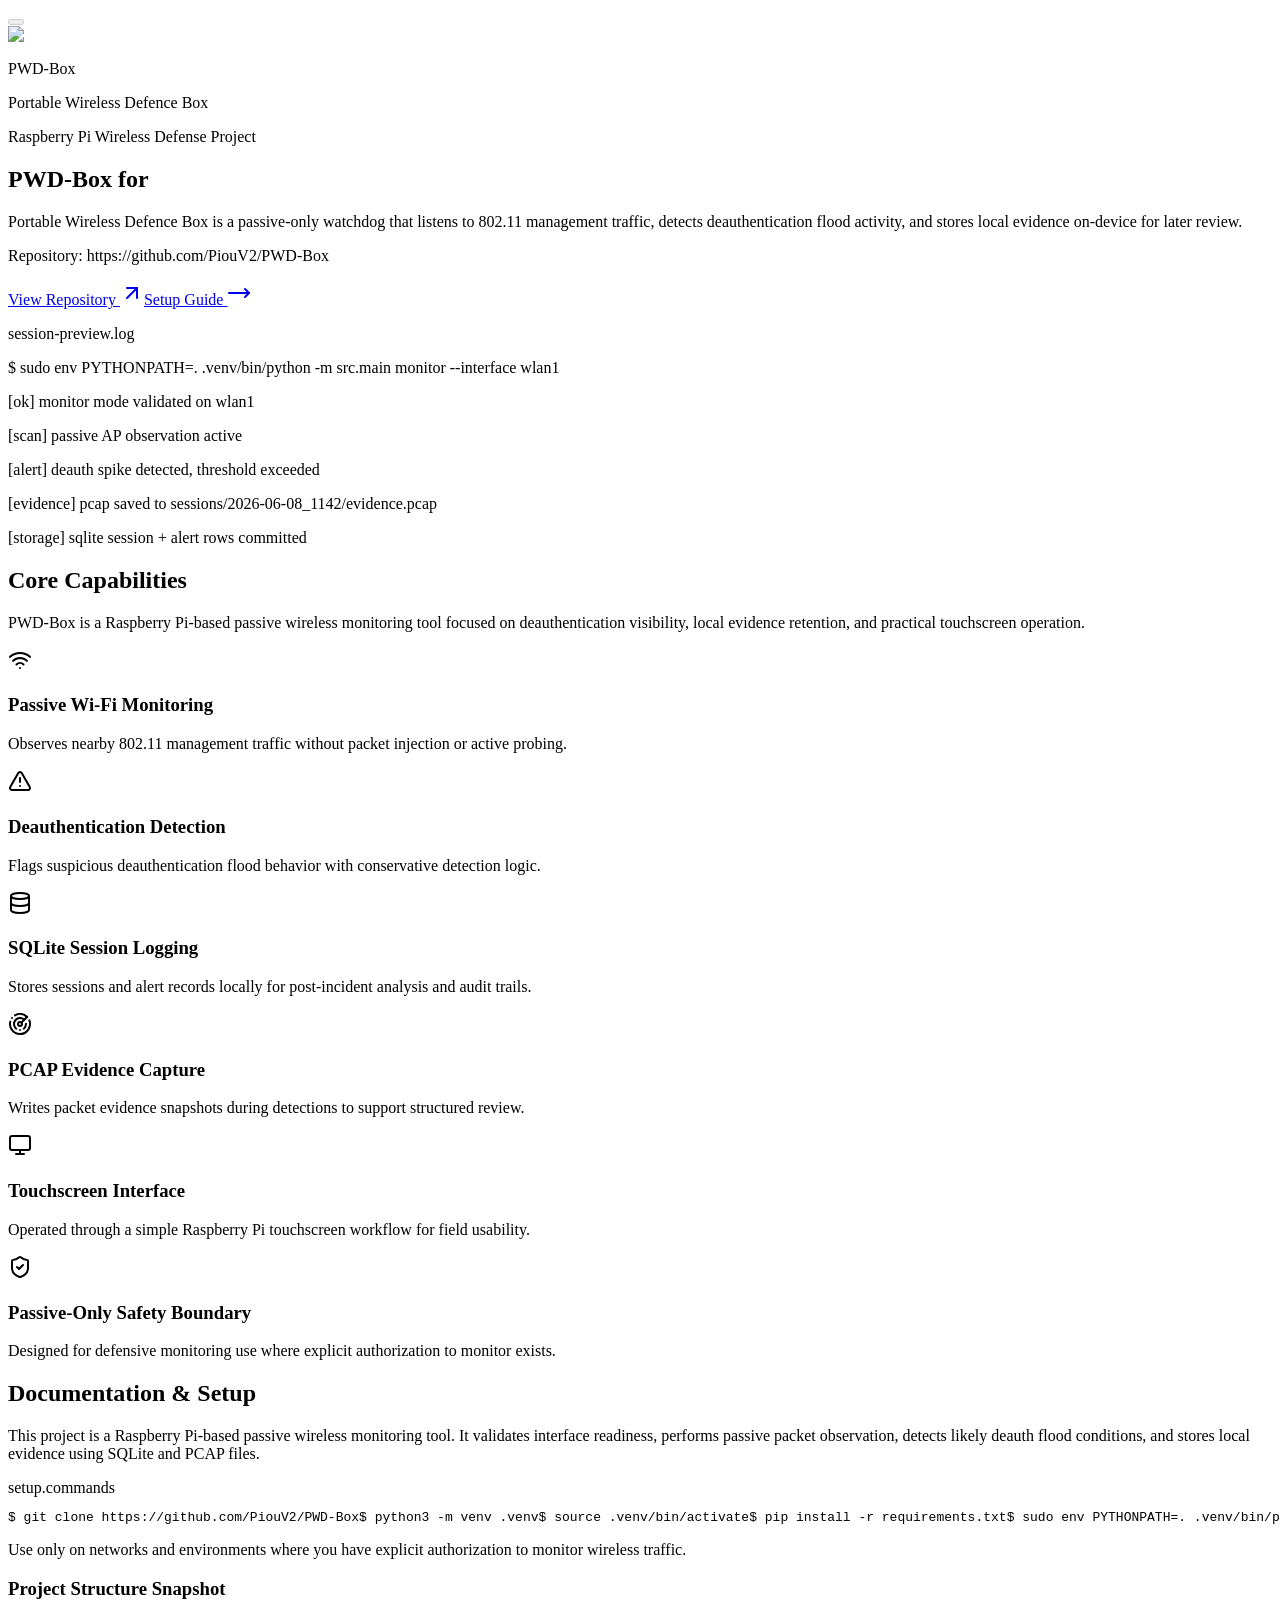
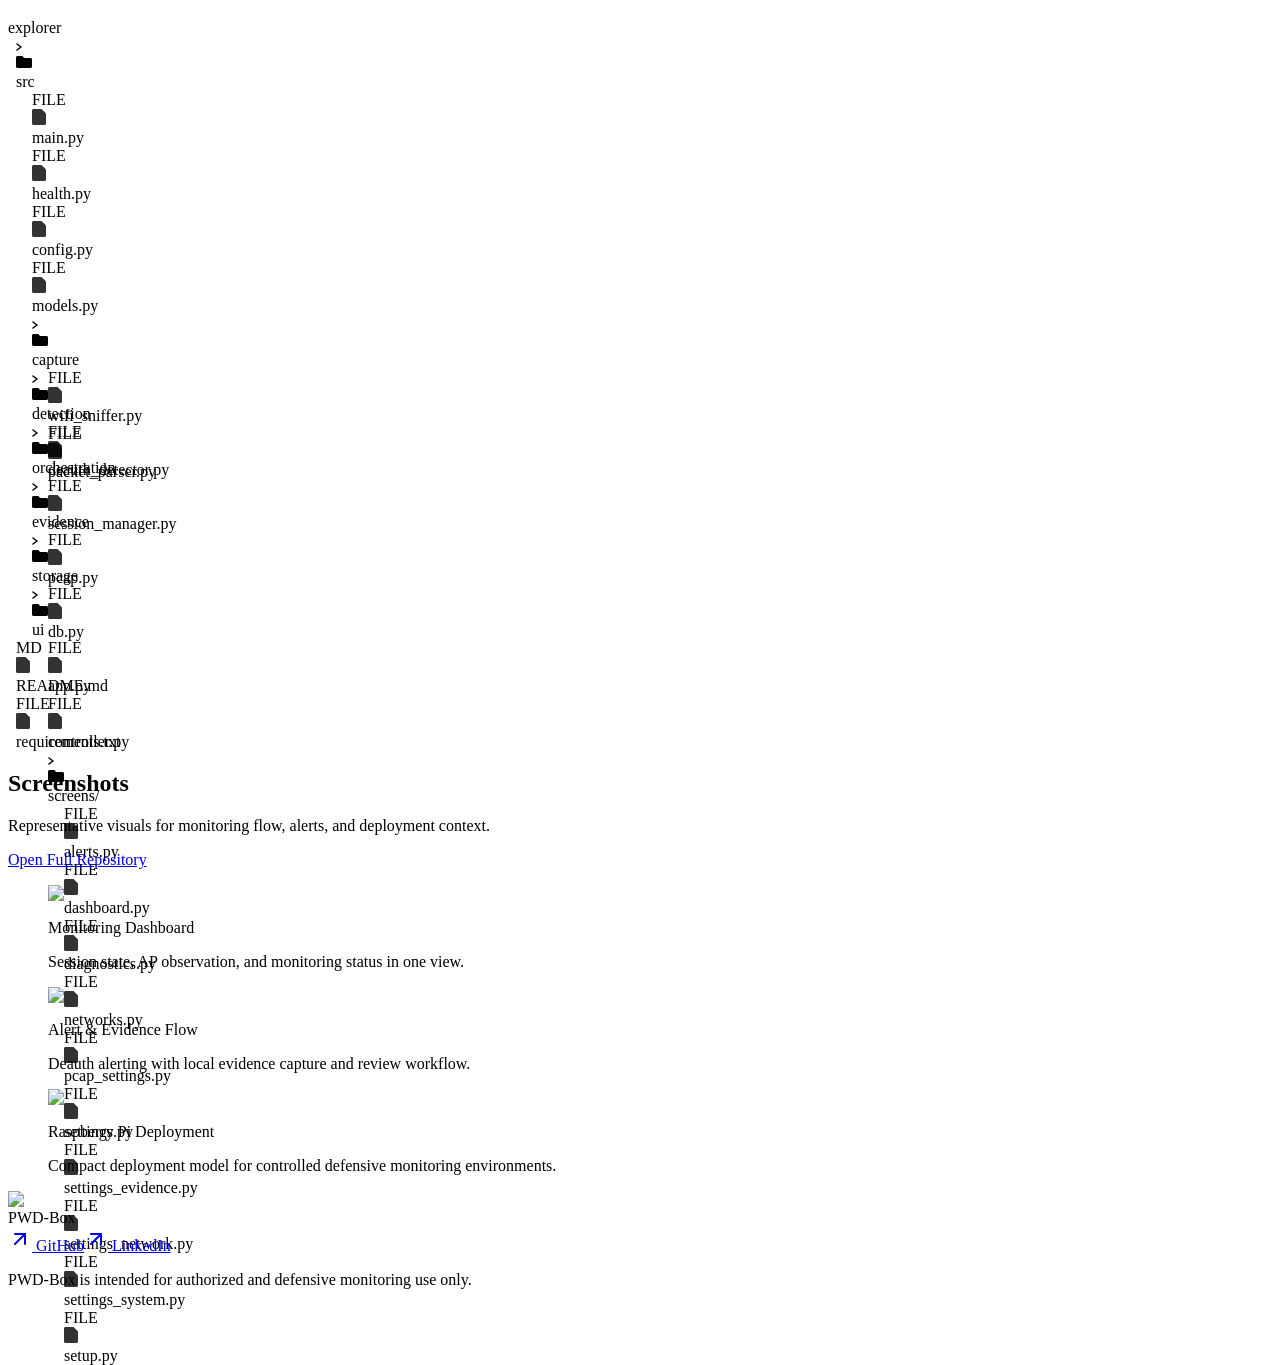
==== commit f34357d9: "Refactor documentation and static assets - Updated index.txt to enhance the structure and content of" ====
--- a/docs/index.html
+++ b/docs/index.html
@@ -1 +1 @@
-<!DOCTYPE html><html lang="en" class="ibm_plex_sans_51c13876-module__6sSfpW__variable jetbrains_mono_38865a85-module__uXxy6G__variable h-full antialiased"><head><meta charSet="utf-8"/><meta name="viewport" content="width=device-width, initial-scale=1"/><link rel="preload" href="/_next/static/media/03fc1b4a8d284b5e-s.p.0wiir8udbzjvx.woff2" as="font" crossorigin="" type="font/woff2"/><link rel="preload" href="/_next/static/media/70bc3e132a0a741e-s.p.3t6q91iet4nsy.woff2" as="font" crossorigin="" type="font/woff2"/><link rel="preload" as="image" href="/logo-black.svg"/><link rel="stylesheet" href="/_next/static/chunks/2-_r1tkb9vnag.css" data-precedence="next"/><link rel="preload" as="script" fetchPriority="low" href="/_next/static/chunks/2k7vtjq-uluar.js"/><script src="/_next/static/chunks/3n24mw23zydkv.js" async=""></script><script src="/_next/static/chunks/17ofzfylad34z.js" async=""></script><script src="/_next/static/chunks/turbopack-0i5a_5ogig45z.js" async=""></script><script src="/_next/static/chunks/3xr0bmoeg_cjc.js" async=""></script><script src="/_next/static/chunks/00ajj1e06o4d5.js" async=""></script><script src="/_next/static/chunks/2x1f2cmfp0w6s.js" async=""></script><meta name="next-size-adjust" content=""/><title>PWD-Box | Portable Wireless Defence Box</title><meta name="description" content="PWD-Box is a Raspberry Pi-based passive Wi-Fi monitoring project for deauthentication detection, local evidence capture, and defensive wireless visibility."/><link rel="shortcut icon" href="/logo-white.svg"/><link rel="icon" href="/logo-white.svg"/><link rel="apple-touch-icon" href="/logo-white.svg"/><script src="/_next/static/chunks/0cz1d0mv5g_q7.js" noModule=""></script></head><body class="min-h-full flex flex-col"><div hidden=""><!--$--><!--/$--></div><script>((a,b,c,d,e,f,g,h)=>{let i=document.documentElement,j=["light","dark"];function k(b){var c;(Array.isArray(a)?a:[a]).forEach(a=>{let c="class"===a,d=c&&f?e.map(a=>f[a]||a):e;c?(i.classList.remove(...d),i.classList.add(f&&f[b]?f[b]:b)):i.setAttribute(a,b)}),c=b,h&&j.includes(c)&&(i.style.colorScheme=c)}if(d)k(d);else try{let a=localStorage.getItem(b)||c,d=g&&"system"===a?window.matchMedia("(prefers-color-scheme: dark)").matches?"dark":"light":a;k(d)}catch(a){}})("class","theme","light",null,["light","dark"],null,false,true)</script><div class="relative min-h-screen overflow-hidden bg-app-gradient text-foreground"><canvas id="sparks" style="position:fixed;width:100%;height:100%;top:0;left:0;background:transparent;pointer-events:none;z-index:0"></canvas><div class="fixed right-3 top-[calc(env(safe-area-inset-top)+0.75rem)] z-[60] pointer-events-auto sm:right-6 sm:top-6 lg:right-8 lg:top-8"><button type="button" class="flex h-10 w-20 items-center rounded-full p-1.5 transition-all duration-300 touch-manipulation focus-visible:outline-none focus-visible:ring-2 focus-visible:ring-ring focus-visible:ring-offset-2 sm:h-8 sm:w-16 sm:p-1 border border-zinc-200 bg-white dark:border-zinc-800 dark:bg-zinc-950" aria-label="Toggle theme" aria-pressed="false" disabled=""></button></div><main class="relative z-10 mx-auto max-w-6xl"><section class="relative w-full overflow-hidden pb-14"><div class="relative mx-auto max-w-6xl px-4 pt-12 sm:px-6 lg:px-10 lg:pt-20"><div class="grid gap-10 lg:grid-cols-[1.1fr_0.9fr] lg:items-center"><div class="flex flex-col gap-6"><div class="flex items-center gap-3"><div class="flex h-11 w-11 items-center justify-center rounded-xl border border-primary/20 bg-white shadow-sm"><img alt="PWD-Box logo" width="28" height="28" decoding="async" data-nimg="1" style="color:transparent;width:auto;height:auto" src="/logo-black.svg"/></div><div><p class="text-sm font-semibold tracking-tight text-foreground">PWD-Box</p><p class="text-xs text-muted-foreground">Portable Wireless Defence Box</p></div></div><p class="inline-flex w-fit rounded-full border border-primary/20 bg-primary/5 px-3 py-1 text-xs font-medium uppercase tracking-[0.12em] text-primary">Raspberry Pi Wireless Defense Project</p><h1 class="text-balance text-4xl font-semibold tracking-tight text-foreground md:text-6xl">PWD-Box for<span class="relative block h-[1.15em] overflow-hidden pt-1 text-primary"><span class="absolute inset-0" style="opacity:0;transform:translateY(100%)">passive<!-- --> monitoring</span><span class="absolute inset-0" style="opacity:0;transform:translateY(100%)">portable<!-- --> monitoring</span><span class="absolute inset-0" style="opacity:0;transform:translateY(100%)">evidence-led<!-- --> monitoring</span><span class="absolute inset-0" style="opacity:0;transform:translateY(100%)">touch-ready<!-- --> monitoring</span><span class="absolute inset-0" style="opacity:0;transform:translateY(100%)">defensive<!-- --> monitoring</span></span></h1><p class="max-w-2xl text-pretty text-base leading-7 text-muted-foreground md:text-lg">Portable Wireless Defence Box is a passive-only watchdog that listens to 802.11 management traffic, detects deauthentication flood activity, and stores local evidence on-device for later review.</p><p class="font-mono text-sm text-muted-foreground">Repository: <!-- -->https://github.com/PiouV2/PWD-Box</p><div class="flex flex-wrap gap-3"><a href="https://github.com/PiouV2/PWD-Box" target="_blank" rel="noreferrer noopener" class="inline-flex items-center justify-center whitespace-nowrap text-sm font-medium ring-offset-background transition-colors focus-visible:outline-none focus-visible:ring-2 focus-visible:ring-ring focus-visible:ring-offset-2 disabled:pointer-events-none disabled:opacity-50 bg-primary text-primary-foreground hover:bg-primary/90 h-11 rounded-md px-8 gap-2">View Repository <svg xmlns="http://www.w3.org/2000/svg" width="24" height="24" viewBox="0 0 24 24" fill="none" stroke="currentColor" stroke-width="2" stroke-linecap="round" stroke-linejoin="round" class="lucide lucide-arrow-up-right h-4 w-4" aria-hidden="true"><path d="M7 7h10v10"></path><path d="M7 17 17 7"></path></svg></a><a href="#docs-setup" class="inline-flex items-center justify-center whitespace-nowrap text-sm font-medium ring-offset-background transition-colors focus-visible:outline-none focus-visible:ring-2 focus-visible:ring-ring focus-visible:ring-offset-2 disabled:pointer-events-none disabled:opacity-50 border border-input bg-background hover:bg-accent hover:text-accent-foreground h-11 rounded-md px-8 gap-2">Setup Guide <svg xmlns="http://www.w3.org/2000/svg" width="24" height="24" viewBox="0 0 24 24" fill="none" stroke="currentColor" stroke-width="2" stroke-linecap="round" stroke-linejoin="round" class="lucide lucide-move-right h-4 w-4" aria-hidden="true"><path d="M18 8L22 12L18 16"></path><path d="M2 12H22"></path></svg></a></div></div><div class="overflow-hidden rounded-xl border border-zinc-200 bg-white/95 shadow-sm backdrop-blur-sm dark:border-zinc-800 dark:bg-black/95"><div class="flex items-center justify-between border-b border-zinc-200 bg-white px-4 py-2.5 dark:border-zinc-800 dark:bg-black"><div class="flex gap-1.5"><span class="h-2.5 w-2.5 rounded-full bg-zinc-400/40 dark:bg-white/40"></span><span class="h-2.5 w-2.5 rounded-full bg-zinc-400/30 dark:bg-white/30"></span><span class="h-2.5 w-2.5 rounded-full bg-zinc-400/20 dark:bg-white/20"></span></div><p class="font-mono text-xs text-zinc-700 dark:text-white/80">session-preview.log</p></div><div class="space-y-2 px-3 py-4 font-mono text-[12px] leading-5 text-zinc-800 sm:px-4 sm:text-[13px] sm:leading-6 dark:text-white"><p>$ sudo env PYTHONPATH=. .venv/bin/python -m src.main monitor --interface wlan1</p><p class="text-zinc-900 dark:text-white">[ok] monitor mode validated on wlan1</p><p>[scan] passive AP observation active</p><p class="text-zinc-900 dark:text-white">[alert] deauth spike detected, threshold exceeded</p><p>[evidence] pcap saved to sessions/2026-06-08_1142/evidence.pcap</p><p>[storage] sqlite session + alert rows committed</p></div></div></div></div></section><section class="px-4 py-14 sm:px-6 lg:px-10"><div class="mb-8"><h2 class="text-2xl font-semibold tracking-tight md:text-3xl">Core Capabilities</h2><p class="mt-2 max-w-3xl text-muted-foreground">PWD-Box is a Raspberry Pi-based passive wireless monitoring tool focused on deauthentication visibility, local evidence retention, and practical touchscreen operation.</p></div><div class="grid gap-4 sm:grid-cols-2 xl:grid-cols-3"><article class="group rounded-xl border border-primary/20 bg-card p-5 shadow-sm transition-all hover:-translate-y-0.5 hover:border-primary/35"><svg xmlns="http://www.w3.org/2000/svg" width="24" height="24" viewBox="0 0 24 24" fill="none" stroke="currentColor" stroke-width="2" stroke-linecap="round" stroke-linejoin="round" class="lucide lucide-wifi h-5 w-5 text-primary" aria-hidden="true"><path d="M12 20h.01"></path><path d="M2 8.82a15 15 0 0 1 20 0"></path><path d="M5 12.859a10 10 0 0 1 14 0"></path><path d="M8.5 16.429a5 5 0 0 1 7 0"></path></svg><h3 class="mt-4 text-lg font-semibold text-card-foreground">Passive Wi-Fi Monitoring</h3><p class="mt-2 text-sm leading-6 text-muted-foreground">Observes nearby 802.11 management traffic without packet injection or active probing.</p></article><article class="group rounded-xl border border-primary/20 bg-card p-5 shadow-sm transition-all hover:-translate-y-0.5 hover:border-primary/35"><svg xmlns="http://www.w3.org/2000/svg" width="24" height="24" viewBox="0 0 24 24" fill="none" stroke="currentColor" stroke-width="2" stroke-linecap="round" stroke-linejoin="round" class="lucide lucide-triangle-alert h-5 w-5 text-primary" aria-hidden="true"><path d="m21.73 18-8-14a2 2 0 0 0-3.48 0l-8 14A2 2 0 0 0 4 21h16a2 2 0 0 0 1.73-3"></path><path d="M12 9v4"></path><path d="M12 17h.01"></path></svg><h3 class="mt-4 text-lg font-semibold text-card-foreground">Deauthentication Detection</h3><p class="mt-2 text-sm leading-6 text-muted-foreground">Flags suspicious deauthentication flood behavior with conservative detection logic.</p></article><article class="group rounded-xl border border-primary/20 bg-card p-5 shadow-sm transition-all hover:-translate-y-0.5 hover:border-primary/35"><svg xmlns="http://www.w3.org/2000/svg" width="24" height="24" viewBox="0 0 24 24" fill="none" stroke="currentColor" stroke-width="2" stroke-linecap="round" stroke-linejoin="round" class="lucide lucide-database h-5 w-5 text-primary" aria-hidden="true"><ellipse cx="12" cy="5" rx="9" ry="3"></ellipse><path d="M3 5V19A9 3 0 0 0 21 19V5"></path><path d="M3 12A9 3 0 0 0 21 12"></path></svg><h3 class="mt-4 text-lg font-semibold text-card-foreground">SQLite Session Logging</h3><p class="mt-2 text-sm leading-6 text-muted-foreground">Stores sessions and alert records locally for post-incident analysis and audit trails.</p></article><article class="group rounded-xl border border-primary/20 bg-card p-5 shadow-sm transition-all hover:-translate-y-0.5 hover:border-primary/35"><svg xmlns="http://www.w3.org/2000/svg" width="24" height="24" viewBox="0 0 24 24" fill="none" stroke="currentColor" stroke-width="2" stroke-linecap="round" stroke-linejoin="round" class="lucide lucide-radar h-5 w-5 text-primary" aria-hidden="true"><path d="M19.07 4.93A10 10 0 0 0 6.99 3.34"></path><path d="M4 6h.01"></path><path d="M2.29 9.62A10 10 0 1 0 21.31 8.35"></path><path d="M16.24 7.76A6 6 0 1 0 8.23 16.67"></path><path d="M12 18h.01"></path><path d="M17.99 11.66A6 6 0 0 1 15.77 16.67"></path><circle cx="12" cy="12" r="2"></circle><path d="m13.41 10.59 5.66-5.66"></path></svg><h3 class="mt-4 text-lg font-semibold text-card-foreground">PCAP Evidence Capture</h3><p class="mt-2 text-sm leading-6 text-muted-foreground">Writes packet evidence snapshots during detections to support structured review.</p></article><article class="group rounded-xl border border-primary/20 bg-card p-5 shadow-sm transition-all hover:-translate-y-0.5 hover:border-primary/35"><svg xmlns="http://www.w3.org/2000/svg" width="24" height="24" viewBox="0 0 24 24" fill="none" stroke="currentColor" stroke-width="2" stroke-linecap="round" stroke-linejoin="round" class="lucide lucide-monitor h-5 w-5 text-primary" aria-hidden="true"><rect width="20" height="14" x="2" y="3" rx="2"></rect><line x1="8" x2="16" y1="21" y2="21"></line><line x1="12" x2="12" y1="17" y2="21"></line></svg><h3 class="mt-4 text-lg font-semibold text-card-foreground">Touchscreen Interface</h3><p class="mt-2 text-sm leading-6 text-muted-foreground">Operated through a simple Raspberry Pi touchscreen workflow for field usability.</p></article><article class="group rounded-xl border border-primary/20 bg-card p-5 shadow-sm transition-all hover:-translate-y-0.5 hover:border-primary/35"><svg xmlns="http://www.w3.org/2000/svg" width="24" height="24" viewBox="0 0 24 24" fill="none" stroke="currentColor" stroke-width="2" stroke-linecap="round" stroke-linejoin="round" class="lucide lucide-shield-check h-5 w-5 text-primary" aria-hidden="true"><path d="M20 13c0 5-3.5 7.5-7.66 8.95a1 1 0 0 1-.67-.01C7.5 20.5 4 18 4 13V6a1 1 0 0 1 1-1c2 0 4.5-1.2 6.24-2.72a1.17 1.17 0 0 1 1.52 0C14.51 3.81 17 5 19 5a1 1 0 0 1 1 1z"></path><path d="m9 12 2 2 4-4"></path></svg><h3 class="mt-4 text-lg font-semibold text-card-foreground">Passive-Only Safety Boundary</h3><p class="mt-2 text-sm leading-6 text-muted-foreground">Designed for defensive monitoring use where explicit authorization to monitor exists.</p></article></div></section><section id="docs-setup" class="grid gap-6 px-4 pb-14 sm:px-6 sm:pb-16 lg:grid-cols-2 lg:px-10"><div class="rounded-xl border border-primary/20 bg-card p-4 shadow-sm sm:p-6"><h2 class="text-xl font-semibold tracking-tight sm:text-2xl">Documentation &amp; Setup</h2><p class="mt-3 text-sm leading-6 text-muted-foreground sm:text-base">This project is a Raspberry Pi-based passive wireless monitoring tool. It validates interface readiness, performs passive packet observation, detects likely deauth flood conditions, and stores local evidence using SQLite and PCAP files.</p><div class="mt-5 overflow-hidden rounded-lg border border-zinc-200 bg-white dark:border-zinc-800 dark:bg-black"><div class="border-b border-zinc-200 bg-white px-4 py-2 text-xs font-medium uppercase tracking-wide text-zinc-700 dark:border-zinc-800 dark:bg-black dark:text-white/80">setup.commands</div><pre class="overflow-x-auto px-3 py-4 text-[11px] leading-5 text-zinc-800 sm:px-4 sm:text-xs sm:leading-6 dark:text-white"><code class="block font-mono">$ <!-- -->python3 -m venv .venv</code><code class="block font-mono">$ <!-- -->source .venv/bin/activate</code><code class="block font-mono">$ <!-- -->pip install -r requirements.txt</code><code class="block font-mono">$ <!-- -->sudo env PYTHONPATH=. .venv/bin/python -m src.ui</code></pre></div><p class="mt-4 text-xs leading-5 text-muted-foreground sm:text-sm">Use only on networks and environments where you have explicit authorization to monitor wireless traffic.</p></div><div class="rounded-xl border border-zinc-200 bg-white p-4 shadow-sm sm:p-6 dark:border-zinc-800 dark:bg-black"><h3 class="mb-4 text-base font-semibold text-zinc-900 sm:text-lg dark:text-white">Project Structure Snapshot</h3><div class="overflow-x-auto rounded-lg border border-zinc-200 bg-white p-2 font-mono text-zinc-900 sm:p-3 dark:border-zinc-800 dark:bg-black dark:text-white"><div class="mb-2 flex items-center gap-2 border-b border-zinc-200 pb-3 dark:border-zinc-800"><div class="flex gap-1.5"><div class="h-2.5 w-2.5 rounded-full bg-zinc-400/45 dark:bg-white/45"></div><div class="h-2.5 w-2.5 rounded-full bg-zinc-400/30 dark:bg-white/30"></div><div class="h-2.5 w-2.5 rounded-full bg-zinc-400/20 dark:bg-white/20"></div></div><span class="ml-2 text-[10px] text-zinc-600 sm:text-xs dark:text-white/70">explorer</span></div><div class="space-y-0.5"><div class="select-none"><div class="group relative flex min-h-10 cursor-pointer items-center gap-2 rounded-md px-2 py-2 touch-manipulation sm:min-h-0 sm:py-1 transition-all duration-200 ease-out" style="padding-left:8px"><div class="flex h-4 w-4 items-center justify-center transition-transform duration-200 ease-out rotate-90"><svg width="6" height="8" viewBox="0 0 6 8" fill="none" class="transition-colors duration-200 text-white/60"><path d="M1 1L5 4L1 7" stroke="currentColor" stroke-width="1.5" stroke-linecap="round" stroke-linejoin="round"></path></svg></div><div class="flex h-5 w-5 items-center justify-center rounded transition-all duration-200 text-white/80"><svg width="16" height="14" viewBox="0 0 16 14" fill="currentColor"><path d="M1.5 1C0.671573 1 0 1.67157 0 2.5V11.5C0 12.3284 0.671573 13 1.5 13H14.5C15.3284 13 16 12.3284 16 11.5V4.5C16 3.67157 15.3284 3 14.5 3H8L6.5 1H1.5Z"></path></svg></div><span class="min-w-0 truncate font-mono text-xs transition-colors duration-200 sm:text-sm text-white/90">src</span><div class="absolute right-2 h-1.5 w-1.5 rounded-full bg-primary transition-all duration-200 scale-0 opacity-0"></div></div><div class="overflow-hidden transition-all duration-300 ease-out opacity-100" style="max-height:1000px"><div class="select-none"><div class="group relative flex min-h-10 cursor-pointer items-center gap-2 rounded-md px-2 py-2 touch-manipulation sm:min-h-0 sm:py-1 transition-all duration-200 ease-out" style="padding-left:24px"><div class="absolute bottom-0 top-0 flex" style="left:16px"><div class="w-px transition-colors duration-200 bg-white/20"></div></div><div class="flex h-4 w-4 items-center justify-center transition-transform duration-200 ease-out"><span class="text-[9px] font-bold tracking-wide text-white/70">FILE</span></div><div class="flex h-5 w-5 items-center justify-center rounded transition-all duration-200 text-white/70 opacity-70"><svg width="14" height="16" viewBox="0 0 14 16" fill="currentColor" opacity="0.8"><path d="M1.5 0C0.671573 0 0 0.671573 0 1.5V14.5C0 15.3284 0.671573 16 1.5 16H12.5C13.3284 16 14 15.3284 14 14.5V4.5L9.5 0H1.5Z"></path><path d="M9 0V4.5H14" fill="currentColor" fill-opacity="0.5"></path></svg></div><span class="min-w-0 truncate font-mono text-xs transition-colors duration-200 sm:text-sm text-white/70">main.py</span><div class="absolute right-2 h-1.5 w-1.5 rounded-full bg-primary transition-all duration-200 scale-0 opacity-0"></div></div></div><div class="select-none"><div class="group relative flex min-h-10 cursor-pointer items-center gap-2 rounded-md px-2 py-2 touch-manipulation sm:min-h-0 sm:py-1 transition-all duration-200 ease-out" style="padding-left:24px"><div class="absolute bottom-0 top-0 flex" style="left:16px"><div class="w-px transition-colors duration-200 bg-white/20"></div></div><div class="flex h-4 w-4 items-center justify-center transition-transform duration-200 ease-out"><span class="text-[9px] font-bold tracking-wide text-white/70">FILE</span></div><div class="flex h-5 w-5 items-center justify-center rounded transition-all duration-200 text-white/70 opacity-70"><svg width="14" height="16" viewBox="0 0 14 16" fill="currentColor" opacity="0.8"><path d="M1.5 0C0.671573 0 0 0.671573 0 1.5V14.5C0 15.3284 0.671573 16 1.5 16H12.5C13.3284 16 14 15.3284 14 14.5V4.5L9.5 0H1.5Z"></path><path d="M9 0V4.5H14" fill="currentColor" fill-opacity="0.5"></path></svg></div><span class="min-w-0 truncate font-mono text-xs transition-colors duration-200 sm:text-sm text-white/70">health.py</span><div class="absolute right-2 h-1.5 w-1.5 rounded-full bg-primary transition-all duration-200 scale-0 opacity-0"></div></div></div><div class="select-none"><div class="group relative flex min-h-10 cursor-pointer items-center gap-2 rounded-md px-2 py-2 touch-manipulation sm:min-h-0 sm:py-1 transition-all duration-200 ease-out" style="padding-left:24px"><div class="absolute bottom-0 top-0 flex" style="left:16px"><div class="w-px transition-colors duration-200 bg-white/20"></div></div><div class="flex h-4 w-4 items-center justify-center transition-transform duration-200 ease-out"><span class="text-[9px] font-bold tracking-wide text-white/70">FILE</span></div><div class="flex h-5 w-5 items-center justify-center rounded transition-all duration-200 text-white/70 opacity-70"><svg width="14" height="16" viewBox="0 0 14 16" fill="currentColor" opacity="0.8"><path d="M1.5 0C0.671573 0 0 0.671573 0 1.5V14.5C0 15.3284 0.671573 16 1.5 16H12.5C13.3284 16 14 15.3284 14 14.5V4.5L9.5 0H1.5Z"></path><path d="M9 0V4.5H14" fill="currentColor" fill-opacity="0.5"></path></svg></div><span class="min-w-0 truncate font-mono text-xs transition-colors duration-200 sm:text-sm text-white/70">config.py</span><div class="absolute right-2 h-1.5 w-1.5 rounded-full bg-primary transition-all duration-200 scale-0 opacity-0"></div></div></div><div class="select-none"><div class="group relative flex min-h-10 cursor-pointer items-center gap-2 rounded-md px-2 py-2 touch-manipulation sm:min-h-0 sm:py-1 transition-all duration-200 ease-out" style="padding-left:24px"><div class="absolute bottom-0 top-0 flex" style="left:16px"><div class="w-px transition-colors duration-200 bg-white/20"></div></div><div class="flex h-4 w-4 items-center justify-center transition-transform duration-200 ease-out"><span class="text-[9px] font-bold tracking-wide text-white/70">FILE</span></div><div class="flex h-5 w-5 items-center justify-center rounded transition-all duration-200 text-white/70 opacity-70"><svg width="14" height="16" viewBox="0 0 14 16" fill="currentColor" opacity="0.8"><path d="M1.5 0C0.671573 0 0 0.671573 0 1.5V14.5C0 15.3284 0.671573 16 1.5 16H12.5C13.3284 16 14 15.3284 14 14.5V4.5L9.5 0H1.5Z"></path><path d="M9 0V4.5H14" fill="currentColor" fill-opacity="0.5"></path></svg></div><span class="min-w-0 truncate font-mono text-xs transition-colors duration-200 sm:text-sm text-white/70">models.py</span><div class="absolute right-2 h-1.5 w-1.5 rounded-full bg-primary transition-all duration-200 scale-0 opacity-0"></div></div></div><div class="select-none"><div class="group relative flex min-h-10 cursor-pointer items-center gap-2 rounded-md px-2 py-2 touch-manipulation sm:min-h-0 sm:py-1 transition-all duration-200 ease-out" style="padding-left:24px"><div class="absolute bottom-0 top-0 flex" style="left:16px"><div class="w-px transition-colors duration-200 bg-white/20"></div></div><div class="flex h-4 w-4 items-center justify-center transition-transform duration-200 ease-out"><svg width="6" height="8" viewBox="0 0 6 8" fill="none" class="transition-colors duration-200 text-white/60"><path d="M1 1L5 4L1 7" stroke="currentColor" stroke-width="1.5" stroke-linecap="round" stroke-linejoin="round"></path></svg></div><div class="flex h-5 w-5 items-center justify-center rounded transition-all duration-200 text-white/80"><svg width="16" height="14" viewBox="0 0 16 14" fill="currentColor"><path d="M1.5 1C0.671573 1 0 1.67157 0 2.5V11.5C0 12.3284 0.671573 13 1.5 13H14.5C15.3284 13 16 12.3284 16 11.5V4.5C16 3.67157 15.3284 3 14.5 3H8L6.5 1H1.5Z"></path></svg></div><span class="min-w-0 truncate font-mono text-xs transition-colors duration-200 sm:text-sm text-white/90">capture</span><div class="absolute right-2 h-1.5 w-1.5 rounded-full bg-primary transition-all duration-200 scale-0 opacity-0"></div></div><div class="overflow-hidden transition-all duration-300 ease-out h-0 opacity-0" style="max-height:0px"><div class="select-none"><div class="group relative flex min-h-10 cursor-pointer items-center gap-2 rounded-md px-2 py-2 touch-manipulation sm:min-h-0 sm:py-1 transition-all duration-200 ease-out" style="padding-left:40px"><div class="absolute bottom-0 top-0 flex" style="left:32px"><div class="w-px transition-colors duration-200 bg-white/20"></div></div><div class="flex h-4 w-4 items-center justify-center transition-transform duration-200 ease-out"><span class="text-[9px] font-bold tracking-wide text-white/70">FILE</span></div><div class="flex h-5 w-5 items-center justify-center rounded transition-all duration-200 text-white/70 opacity-70"><svg width="14" height="16" viewBox="0 0 14 16" fill="currentColor" opacity="0.8"><path d="M1.5 0C0.671573 0 0 0.671573 0 1.5V14.5C0 15.3284 0.671573 16 1.5 16H12.5C13.3284 16 14 15.3284 14 14.5V4.5L9.5 0H1.5Z"></path><path d="M9 0V4.5H14" fill="currentColor" fill-opacity="0.5"></path></svg></div><span class="min-w-0 truncate font-mono text-xs transition-colors duration-200 sm:text-sm text-white/70">wifi_sniffer.py</span><div class="absolute right-2 h-1.5 w-1.5 rounded-full bg-primary transition-all duration-200 scale-0 opacity-0"></div></div></div><div class="select-none"><div class="group relative flex min-h-10 cursor-pointer items-center gap-2 rounded-md px-2 py-2 touch-manipulation sm:min-h-0 sm:py-1 transition-all duration-200 ease-out" style="padding-left:40px"><div class="absolute bottom-0 top-0 flex" style="left:32px"><div class="w-px transition-colors duration-200 bg-white/20"></div></div><div class="flex h-4 w-4 items-center justify-center transition-transform duration-200 ease-out"><span class="text-[9px] font-bold tracking-wide text-white/70">FILE</span></div><div class="flex h-5 w-5 items-center justify-center rounded transition-all duration-200 text-white/70 opacity-70"><svg width="14" height="16" viewBox="0 0 14 16" fill="currentColor" opacity="0.8"><path d="M1.5 0C0.671573 0 0 0.671573 0 1.5V14.5C0 15.3284 0.671573 16 1.5 16H12.5C13.3284 16 14 15.3284 14 14.5V4.5L9.5 0H1.5Z"></path><path d="M9 0V4.5H14" fill="currentColor" fill-opacity="0.5"></path></svg></div><span class="min-w-0 truncate font-mono text-xs transition-colors duration-200 sm:text-sm text-white/70">packet_parser.py</span><div class="absolute right-2 h-1.5 w-1.5 rounded-full bg-primary transition-all duration-200 scale-0 opacity-0"></div></div></div></div></div><div class="select-none"><div class="group relative flex min-h-10 cursor-pointer items-center gap-2 rounded-md px-2 py-2 touch-manipulation sm:min-h-0 sm:py-1 transition-all duration-200 ease-out" style="padding-left:24px"><div class="absolute bottom-0 top-0 flex" style="left:16px"><div class="w-px transition-colors duration-200 bg-white/20"></div></div><div class="flex h-4 w-4 items-center justify-center transition-transform duration-200 ease-out"><svg width="6" height="8" viewBox="0 0 6 8" fill="none" class="transition-colors duration-200 text-white/60"><path d="M1 1L5 4L1 7" stroke="currentColor" stroke-width="1.5" stroke-linecap="round" stroke-linejoin="round"></path></svg></div><div class="flex h-5 w-5 items-center justify-center rounded transition-all duration-200 text-white/80"><svg width="16" height="14" viewBox="0 0 16 14" fill="currentColor"><path d="M1.5 1C0.671573 1 0 1.67157 0 2.5V11.5C0 12.3284 0.671573 13 1.5 13H14.5C15.3284 13 16 12.3284 16 11.5V4.5C16 3.67157 15.3284 3 14.5 3H8L6.5 1H1.5Z"></path></svg></div><span class="min-w-0 truncate font-mono text-xs transition-colors duration-200 sm:text-sm text-white/90">detection</span><div class="absolute right-2 h-1.5 w-1.5 rounded-full bg-primary transition-all duration-200 scale-0 opacity-0"></div></div><div class="overflow-hidden transition-all duration-300 ease-out h-0 opacity-0" style="max-height:0px"><div class="select-none"><div class="group relative flex min-h-10 cursor-pointer items-center gap-2 rounded-md px-2 py-2 touch-manipulation sm:min-h-0 sm:py-1 transition-all duration-200 ease-out" style="padding-left:40px"><div class="absolute bottom-0 top-0 flex" style="left:32px"><div class="w-px transition-colors duration-200 bg-white/20"></div></div><div class="flex h-4 w-4 items-center justify-center transition-transform duration-200 ease-out"><span class="text-[9px] font-bold tracking-wide text-white/70">FILE</span></div><div class="flex h-5 w-5 items-center justify-center rounded transition-all duration-200 text-white/70 opacity-70"><svg width="14" height="16" viewBox="0 0 14 16" fill="currentColor" opacity="0.8"><path d="M1.5 0C0.671573 0 0 0.671573 0 1.5V14.5C0 15.3284 0.671573 16 1.5 16H12.5C13.3284 16 14 15.3284 14 14.5V4.5L9.5 0H1.5Z"></path><path d="M9 0V4.5H14" fill="currentColor" fill-opacity="0.5"></path></svg></div><span class="min-w-0 truncate font-mono text-xs transition-colors duration-200 sm:text-sm text-white/70">deauth_detector.py</span><div class="absolute right-2 h-1.5 w-1.5 rounded-full bg-primary transition-all duration-200 scale-0 opacity-0"></div></div></div></div></div><div class="select-none"><div class="group relative flex min-h-10 cursor-pointer items-center gap-2 rounded-md px-2 py-2 touch-manipulation sm:min-h-0 sm:py-1 transition-all duration-200 ease-out" style="padding-left:24px"><div class="absolute bottom-0 top-0 flex" style="left:16px"><div class="w-px transition-colors duration-200 bg-white/20"></div></div><div class="flex h-4 w-4 items-center justify-center transition-transform duration-200 ease-out"><svg width="6" height="8" viewBox="0 0 6 8" fill="none" class="transition-colors duration-200 text-white/60"><path d="M1 1L5 4L1 7" stroke="currentColor" stroke-width="1.5" stroke-linecap="round" stroke-linejoin="round"></path></svg></div><div class="flex h-5 w-5 items-center justify-center rounded transition-all duration-200 text-white/80"><svg width="16" height="14" viewBox="0 0 16 14" fill="currentColor"><path d="M1.5 1C0.671573 1 0 1.67157 0 2.5V11.5C0 12.3284 0.671573 13 1.5 13H14.5C15.3284 13 16 12.3284 16 11.5V4.5C16 3.67157 15.3284 3 14.5 3H8L6.5 1H1.5Z"></path></svg></div><span class="min-w-0 truncate font-mono text-xs transition-colors duration-200 sm:text-sm text-white/90">orchestration</span><div class="absolute right-2 h-1.5 w-1.5 rounded-full bg-primary transition-all duration-200 scale-0 opacity-0"></div></div><div class="overflow-hidden transition-all duration-300 ease-out h-0 opacity-0" style="max-height:0px"><div class="select-none"><div class="group relative flex min-h-10 cursor-pointer items-center gap-2 rounded-md px-2 py-2 touch-manipulation sm:min-h-0 sm:py-1 transition-all duration-200 ease-out" style="padding-left:40px"><div class="absolute bottom-0 top-0 flex" style="left:32px"><div class="w-px transition-colors duration-200 bg-white/20"></div></div><div class="flex h-4 w-4 items-center justify-center transition-transform duration-200 ease-out"><span class="text-[9px] font-bold tracking-wide text-white/70">FILE</span></div><div class="flex h-5 w-5 items-center justify-center rounded transition-all duration-200 text-white/70 opacity-70"><svg width="14" height="16" viewBox="0 0 14 16" fill="currentColor" opacity="0.8"><path d="M1.5 0C0.671573 0 0 0.671573 0 1.5V14.5C0 15.3284 0.671573 16 1.5 16H12.5C13.3284 16 14 15.3284 14 14.5V4.5L9.5 0H1.5Z"></path><path d="M9 0V4.5H14" fill="currentColor" fill-opacity="0.5"></path></svg></div><span class="min-w-0 truncate font-mono text-xs transition-colors duration-200 sm:text-sm text-white/70">session_manager.py</span><div class="absolute right-2 h-1.5 w-1.5 rounded-full bg-primary transition-all duration-200 scale-0 opacity-0"></div></div></div></div></div><div class="select-none"><div class="group relative flex min-h-10 cursor-pointer items-center gap-2 rounded-md px-2 py-2 touch-manipulation sm:min-h-0 sm:py-1 transition-all duration-200 ease-out" style="padding-left:24px"><div class="absolute bottom-0 top-0 flex" style="left:16px"><div class="w-px transition-colors duration-200 bg-white/20"></div></div><div class="flex h-4 w-4 items-center justify-center transition-transform duration-200 ease-out"><svg width="6" height="8" viewBox="0 0 6 8" fill="none" class="transition-colors duration-200 text-white/60"><path d="M1 1L5 4L1 7" stroke="currentColor" stroke-width="1.5" stroke-linecap="round" stroke-linejoin="round"></path></svg></div><div class="flex h-5 w-5 items-center justify-center rounded transition-all duration-200 text-white/80"><svg width="16" height="14" viewBox="0 0 16 14" fill="currentColor"><path d="M1.5 1C0.671573 1 0 1.67157 0 2.5V11.5C0 12.3284 0.671573 13 1.5 13H14.5C15.3284 13 16 12.3284 16 11.5V4.5C16 3.67157 15.3284 3 14.5 3H8L6.5 1H1.5Z"></path></svg></div><span class="min-w-0 truncate font-mono text-xs transition-colors duration-200 sm:text-sm text-white/90">evidence</span><div class="absolute right-2 h-1.5 w-1.5 rounded-full bg-primary transition-all duration-200 scale-0 opacity-0"></div></div><div class="overflow-hidden transition-all duration-300 ease-out h-0 opacity-0" style="max-height:0px"><div class="select-none"><div class="group relative flex min-h-10 cursor-pointer items-center gap-2 rounded-md px-2 py-2 touch-manipulation sm:min-h-0 sm:py-1 transition-all duration-200 ease-out" style="padding-left:40px"><div class="absolute bottom-0 top-0 flex" style="left:32px"><div class="w-px transition-colors duration-200 bg-white/20"></div></div><div class="flex h-4 w-4 items-center justify-center transition-transform duration-200 ease-out"><span class="text-[9px] font-bold tracking-wide text-white/70">FILE</span></div><div class="flex h-5 w-5 items-center justify-center rounded transition-all duration-200 text-white/70 opacity-70"><svg width="14" height="16" viewBox="0 0 14 16" fill="currentColor" opacity="0.8"><path d="M1.5 0C0.671573 0 0 0.671573 0 1.5V14.5C0 15.3284 0.671573 16 1.5 16H12.5C13.3284 16 14 15.3284 14 14.5V4.5L9.5 0H1.5Z"></path><path d="M9 0V4.5H14" fill="currentColor" fill-opacity="0.5"></path></svg></div><span class="min-w-0 truncate font-mono text-xs transition-colors duration-200 sm:text-sm text-white/70">pcap.py</span><div class="absolute right-2 h-1.5 w-1.5 rounded-full bg-primary transition-all duration-200 scale-0 opacity-0"></div></div></div></div></div><div class="select-none"><div class="group relative flex min-h-10 cursor-pointer items-center gap-2 rounded-md px-2 py-2 touch-manipulation sm:min-h-0 sm:py-1 transition-all duration-200 ease-out" style="padding-left:24px"><div class="absolute bottom-0 top-0 flex" style="left:16px"><div class="w-px transition-colors duration-200 bg-white/20"></div></div><div class="flex h-4 w-4 items-center justify-center transition-transform duration-200 ease-out"><svg width="6" height="8" viewBox="0 0 6 8" fill="none" class="transition-colors duration-200 text-white/60"><path d="M1 1L5 4L1 7" stroke="currentColor" stroke-width="1.5" stroke-linecap="round" stroke-linejoin="round"></path></svg></div><div class="flex h-5 w-5 items-center justify-center rounded transition-all duration-200 text-white/80"><svg width="16" height="14" viewBox="0 0 16 14" fill="currentColor"><path d="M1.5 1C0.671573 1 0 1.67157 0 2.5V11.5C0 12.3284 0.671573 13 1.5 13H14.5C15.3284 13 16 12.3284 16 11.5V4.5C16 3.67157 15.3284 3 14.5 3H8L6.5 1H1.5Z"></path></svg></div><span class="min-w-0 truncate font-mono text-xs transition-colors duration-200 sm:text-sm text-white/90">storage</span><div class="absolute right-2 h-1.5 w-1.5 rounded-full bg-primary transition-all duration-200 scale-0 opacity-0"></div></div><div class="overflow-hidden transition-all duration-300 ease-out h-0 opacity-0" style="max-height:0px"><div class="select-none"><div class="group relative flex min-h-10 cursor-pointer items-center gap-2 rounded-md px-2 py-2 touch-manipulation sm:min-h-0 sm:py-1 transition-all duration-200 ease-out" style="padding-left:40px"><div class="absolute bottom-0 top-0 flex" style="left:32px"><div class="w-px transition-colors duration-200 bg-white/20"></div></div><div class="flex h-4 w-4 items-center justify-center transition-transform duration-200 ease-out"><span class="text-[9px] font-bold tracking-wide text-white/70">FILE</span></div><div class="flex h-5 w-5 items-center justify-center rounded transition-all duration-200 text-white/70 opacity-70"><svg width="14" height="16" viewBox="0 0 14 16" fill="currentColor" opacity="0.8"><path d="M1.5 0C0.671573 0 0 0.671573 0 1.5V14.5C0 15.3284 0.671573 16 1.5 16H12.5C13.3284 16 14 15.3284 14 14.5V4.5L9.5 0H1.5Z"></path><path d="M9 0V4.5H14" fill="currentColor" fill-opacity="0.5"></path></svg></div><span class="min-w-0 truncate font-mono text-xs transition-colors duration-200 sm:text-sm text-white/70">db.py</span><div class="absolute right-2 h-1.5 w-1.5 rounded-full bg-primary transition-all duration-200 scale-0 opacity-0"></div></div></div></div></div><div class="select-none"><div class="group relative flex min-h-10 cursor-pointer items-center gap-2 rounded-md px-2 py-2 touch-manipulation sm:min-h-0 sm:py-1 transition-all duration-200 ease-out" style="padding-left:24px"><div class="absolute bottom-0 top-0 flex" style="left:16px"><div class="w-px transition-colors duration-200 bg-white/20"></div></div><div class="flex h-4 w-4 items-center justify-center transition-transform duration-200 ease-out"><svg width="6" height="8" viewBox="0 0 6 8" fill="none" class="transition-colors duration-200 text-white/60"><path d="M1 1L5 4L1 7" stroke="currentColor" stroke-width="1.5" stroke-linecap="round" stroke-linejoin="round"></path></svg></div><div class="flex h-5 w-5 items-center justify-center rounded transition-all duration-200 text-white/80"><svg width="16" height="14" viewBox="0 0 16 14" fill="currentColor"><path d="M1.5 1C0.671573 1 0 1.67157 0 2.5V11.5C0 12.3284 0.671573 13 1.5 13H14.5C15.3284 13 16 12.3284 16 11.5V4.5C16 3.67157 15.3284 3 14.5 3H8L6.5 1H1.5Z"></path></svg></div><span class="min-w-0 truncate font-mono text-xs transition-colors duration-200 sm:text-sm text-white/90">ui</span><div class="absolute right-2 h-1.5 w-1.5 rounded-full bg-primary transition-all duration-200 scale-0 opacity-0"></div></div><div class="overflow-hidden transition-all duration-300 ease-out h-0 opacity-0" style="max-height:0px"><div class="select-none"><div class="group relative flex min-h-10 cursor-pointer items-center gap-2 rounded-md px-2 py-2 touch-manipulation sm:min-h-0 sm:py-1 transition-all duration-200 ease-out" style="padding-left:40px"><div class="absolute bottom-0 top-0 flex" style="left:32px"><div class="w-px transition-colors duration-200 bg-white/20"></div></div><div class="flex h-4 w-4 items-center justify-center transition-transform duration-200 ease-out"><span class="text-[9px] font-bold tracking-wide text-white/70">FILE</span></div><div class="flex h-5 w-5 items-center justify-center rounded transition-all duration-200 text-white/70 opacity-70"><svg width="14" height="16" viewBox="0 0 14 16" fill="currentColor" opacity="0.8"><path d="M1.5 0C0.671573 0 0 0.671573 0 1.5V14.5C0 15.3284 0.671573 16 1.5 16H12.5C13.3284 16 14 15.3284 14 14.5V4.5L9.5 0H1.5Z"></path><path d="M9 0V4.5H14" fill="currentColor" fill-opacity="0.5"></path></svg></div><span class="min-w-0 truncate font-mono text-xs transition-colors duration-200 sm:text-sm text-white/70">app.py</span><div class="absolute right-2 h-1.5 w-1.5 rounded-full bg-primary transition-all duration-200 scale-0 opacity-0"></div></div></div><div class="select-none"><div class="group relative flex min-h-10 cursor-pointer items-center gap-2 rounded-md px-2 py-2 touch-manipulation sm:min-h-0 sm:py-1 transition-all duration-200 ease-out" style="padding-left:40px"><div class="absolute bottom-0 top-0 flex" style="left:32px"><div class="w-px transition-colors duration-200 bg-white/20"></div></div><div class="flex h-4 w-4 items-center justify-center transition-transform duration-200 ease-out"><span class="text-[9px] font-bold tracking-wide text-white/70">FILE</span></div><div class="flex h-5 w-5 items-center justify-center rounded transition-all duration-200 text-white/70 opacity-70"><svg width="14" height="16" viewBox="0 0 14 16" fill="currentColor" opacity="0.8"><path d="M1.5 0C0.671573 0 0 0.671573 0 1.5V14.5C0 15.3284 0.671573 16 1.5 16H12.5C13.3284 16 14 15.3284 14 14.5V4.5L9.5 0H1.5Z"></path><path d="M9 0V4.5H14" fill="currentColor" fill-opacity="0.5"></path></svg></div><span class="min-w-0 truncate font-mono text-xs transition-colors duration-200 sm:text-sm text-white/70">controller.py</span><div class="absolute right-2 h-1.5 w-1.5 rounded-full bg-primary transition-all duration-200 scale-0 opacity-0"></div></div></div><div class="select-none"><div class="group relative flex min-h-10 cursor-pointer items-center gap-2 rounded-md px-2 py-2 touch-manipulation sm:min-h-0 sm:py-1 transition-all duration-200 ease-out" style="padding-left:40px"><div class="absolute bottom-0 top-0 flex" style="left:32px"><div class="w-px transition-colors duration-200 bg-white/20"></div></div><div class="flex h-4 w-4 items-center justify-center transition-transform duration-200 ease-out"><svg width="6" height="8" viewBox="0 0 6 8" fill="none" class="transition-colors duration-200 text-white/60"><path d="M1 1L5 4L1 7" stroke="currentColor" stroke-width="1.5" stroke-linecap="round" stroke-linejoin="round"></path></svg></div><div class="flex h-5 w-5 items-center justify-center rounded transition-all duration-200 text-white/80"><svg width="16" height="14" viewBox="0 0 16 14" fill="currentColor"><path d="M1.5 1C0.671573 1 0 1.67157 0 2.5V11.5C0 12.3284 0.671573 13 1.5 13H14.5C15.3284 13 16 12.3284 16 11.5V4.5C16 3.67157 15.3284 3 14.5 3H8L6.5 1H1.5Z"></path></svg></div><span class="min-w-0 truncate font-mono text-xs transition-colors duration-200 sm:text-sm text-white/90">screens/</span><div class="absolute right-2 h-1.5 w-1.5 rounded-full bg-primary transition-all duration-200 scale-0 opacity-0"></div></div><div class="overflow-hidden transition-all duration-300 ease-out h-0 opacity-0" style="max-height:0px"><div class="select-none"><div class="group relative flex min-h-10 cursor-pointer items-center gap-2 rounded-md px-2 py-2 touch-manipulation sm:min-h-0 sm:py-1 transition-all duration-200 ease-out" style="padding-left:56px"><div class="absolute bottom-0 top-0 flex" style="left:48px"><div class="w-px transition-colors duration-200 bg-white/20"></div></div><div class="flex h-4 w-4 items-center justify-center transition-transform duration-200 ease-out"><span class="text-[9px] font-bold tracking-wide text-white/70">FILE</span></div><div class="flex h-5 w-5 items-center justify-center rounded transition-all duration-200 text-white/70 opacity-70"><svg width="14" height="16" viewBox="0 0 14 16" fill="currentColor" opacity="0.8"><path d="M1.5 0C0.671573 0 0 0.671573 0 1.5V14.5C0 15.3284 0.671573 16 1.5 16H12.5C13.3284 16 14 15.3284 14 14.5V4.5L9.5 0H1.5Z"></path><path d="M9 0V4.5H14" fill="currentColor" fill-opacity="0.5"></path></svg></div><span class="min-w-0 truncate font-mono text-xs transition-colors duration-200 sm:text-sm text-white/70">alerts.py</span><div class="absolute right-2 h-1.5 w-1.5 rounded-full bg-primary transition-all duration-200 scale-0 opacity-0"></div></div></div><div class="select-none"><div class="group relative flex min-h-10 cursor-pointer items-center gap-2 rounded-md px-2 py-2 touch-manipulation sm:min-h-0 sm:py-1 transition-all duration-200 ease-out" style="padding-left:56px"><div class="absolute bottom-0 top-0 flex" style="left:48px"><div class="w-px transition-colors duration-200 bg-white/20"></div></div><div class="flex h-4 w-4 items-center justify-center transition-transform duration-200 ease-out"><span class="text-[9px] font-bold tracking-wide text-white/70">FILE</span></div><div class="flex h-5 w-5 items-center justify-center rounded transition-all duration-200 text-white/70 opacity-70"><svg width="14" height="16" viewBox="0 0 14 16" fill="currentColor" opacity="0.8"><path d="M1.5 0C0.671573 0 0 0.671573 0 1.5V14.5C0 15.3284 0.671573 16 1.5 16H12.5C13.3284 16 14 15.3284 14 14.5V4.5L9.5 0H1.5Z"></path><path d="M9 0V4.5H14" fill="currentColor" fill-opacity="0.5"></path></svg></div><span class="min-w-0 truncate font-mono text-xs transition-colors duration-200 sm:text-sm text-white/70">dashboard.py</span><div class="absolute right-2 h-1.5 w-1.5 rounded-full bg-primary transition-all duration-200 scale-0 opacity-0"></div></div></div><div class="select-none"><div class="group relative flex min-h-10 cursor-pointer items-center gap-2 rounded-md px-2 py-2 touch-manipulation sm:min-h-0 sm:py-1 transition-all duration-200 ease-out" style="padding-left:56px"><div class="absolute bottom-0 top-0 flex" style="left:48px"><div class="w-px transition-colors duration-200 bg-white/20"></div></div><div class="flex h-4 w-4 items-center justify-center transition-transform duration-200 ease-out"><span class="text-[9px] font-bold tracking-wide text-white/70">FILE</span></div><div class="flex h-5 w-5 items-center justify-center rounded transition-all duration-200 text-white/70 opacity-70"><svg width="14" height="16" viewBox="0 0 14 16" fill="currentColor" opacity="0.8"><path d="M1.5 0C0.671573 0 0 0.671573 0 1.5V14.5C0 15.3284 0.671573 16 1.5 16H12.5C13.3284 16 14 15.3284 14 14.5V4.5L9.5 0H1.5Z"></path><path d="M9 0V4.5H14" fill="currentColor" fill-opacity="0.5"></path></svg></div><span class="min-w-0 truncate font-mono text-xs transition-colors duration-200 sm:text-sm text-white/70">diagnostics.py</span><div class="absolute right-2 h-1.5 w-1.5 rounded-full bg-primary transition-all duration-200 scale-0 opacity-0"></div></div></div><div class="select-none"><div class="group relative flex min-h-10 cursor-pointer items-center gap-2 rounded-md px-2 py-2 touch-manipulation sm:min-h-0 sm:py-1 transition-all duration-200 ease-out" style="padding-left:56px"><div class="absolute bottom-0 top-0 flex" style="left:48px"><div class="w-px transition-colors duration-200 bg-white/20"></div></div><div class="flex h-4 w-4 items-center justify-center transition-transform duration-200 ease-out"><span class="text-[9px] font-bold tracking-wide text-white/70">FILE</span></div><div class="flex h-5 w-5 items-center justify-center rounded transition-all duration-200 text-white/70 opacity-70"><svg width="14" height="16" viewBox="0 0 14 16" fill="currentColor" opacity="0.8"><path d="M1.5 0C0.671573 0 0 0.671573 0 1.5V14.5C0 15.3284 0.671573 16 1.5 16H12.5C13.3284 16 14 15.3284 14 14.5V4.5L9.5 0H1.5Z"></path><path d="M9 0V4.5H14" fill="currentColor" fill-opacity="0.5"></path></svg></div><span class="min-w-0 truncate font-mono text-xs transition-colors duration-200 sm:text-sm text-white/70">networks.py</span><div class="absolute right-2 h-1.5 w-1.5 rounded-full bg-primary transition-all duration-200 scale-0 opacity-0"></div></div></div><div class="select-none"><div class="group relative flex min-h-10 cursor-pointer items-center gap-2 rounded-md px-2 py-2 touch-manipulation sm:min-h-0 sm:py-1 transition-all duration-200 ease-out" style="padding-left:56px"><div class="absolute bottom-0 top-0 flex" style="left:48px"><div class="w-px transition-colors duration-200 bg-white/20"></div></div><div class="flex h-4 w-4 items-center justify-center transition-transform duration-200 ease-out"><span class="text-[9px] font-bold tracking-wide text-white/70">FILE</span></div><div class="flex h-5 w-5 items-center justify-center rounded transition-all duration-200 text-white/70 opacity-70"><svg width="14" height="16" viewBox="0 0 14 16" fill="currentColor" opacity="0.8"><path d="M1.5 0C0.671573 0 0 0.671573 0 1.5V14.5C0 15.3284 0.671573 16 1.5 16H12.5C13.3284 16 14 15.3284 14 14.5V4.5L9.5 0H1.5Z"></path><path d="M9 0V4.5H14" fill="currentColor" fill-opacity="0.5"></path></svg></div><span class="min-w-0 truncate font-mono text-xs transition-colors duration-200 sm:text-sm text-white/70">pcap_settings.py</span><div class="absolute right-2 h-1.5 w-1.5 rounded-full bg-primary transition-all duration-200 scale-0 opacity-0"></div></div></div><div class="select-none"><div class="group relative flex min-h-10 cursor-pointer items-center gap-2 rounded-md px-2 py-2 touch-manipulation sm:min-h-0 sm:py-1 transition-all duration-200 ease-out" style="padding-left:56px"><div class="absolute bottom-0 top-0 flex" style="left:48px"><div class="w-px transition-colors duration-200 bg-white/20"></div></div><div class="flex h-4 w-4 items-center justify-center transition-transform duration-200 ease-out"><span class="text-[9px] font-bold tracking-wide text-white/70">FILE</span></div><div class="flex h-5 w-5 items-center justify-center rounded transition-all duration-200 text-white/70 opacity-70"><svg width="14" height="16" viewBox="0 0 14 16" fill="currentColor" opacity="0.8"><path d="M1.5 0C0.671573 0 0 0.671573 0 1.5V14.5C0 15.3284 0.671573 16 1.5 16H12.5C13.3284 16 14 15.3284 14 14.5V4.5L9.5 0H1.5Z"></path><path d="M9 0V4.5H14" fill="currentColor" fill-opacity="0.5"></path></svg></div><span class="min-w-0 truncate font-mono text-xs transition-colors duration-200 sm:text-sm text-white/70">settings.py</span><div class="absolute right-2 h-1.5 w-1.5 rounded-full bg-primary transition-all duration-200 scale-0 opacity-0"></div></div></div><div class="select-none"><div class="group relative flex min-h-10 cursor-pointer items-center gap-2 rounded-md px-2 py-2 touch-manipulation sm:min-h-0 sm:py-1 transition-all duration-200 ease-out" style="padding-left:56px"><div class="absolute bottom-0 top-0 flex" style="left:48px"><div class="w-px transition-colors duration-200 bg-white/20"></div></div><div class="flex h-4 w-4 items-center justify-center transition-transform duration-200 ease-out"><span class="text-[9px] font-bold tracking-wide text-white/70">FILE</span></div><div class="flex h-5 w-5 items-center justify-center rounded transition-all duration-200 text-white/70 opacity-70"><svg width="14" height="16" viewBox="0 0 14 16" fill="currentColor" opacity="0.8"><path d="M1.5 0C0.671573 0 0 0.671573 0 1.5V14.5C0 15.3284 0.671573 16 1.5 16H12.5C13.3284 16 14 15.3284 14 14.5V4.5L9.5 0H1.5Z"></path><path d="M9 0V4.5H14" fill="currentColor" fill-opacity="0.5"></path></svg></div><span class="min-w-0 truncate font-mono text-xs transition-colors duration-200 sm:text-sm text-white/70">settings_evidence.py</span><div class="absolute right-2 h-1.5 w-1.5 rounded-full bg-primary transition-all duration-200 scale-0 opacity-0"></div></div></div><div class="select-none"><div class="group relative flex min-h-10 cursor-pointer items-center gap-2 rounded-md px-2 py-2 touch-manipulation sm:min-h-0 sm:py-1 transition-all duration-200 ease-out" style="padding-left:56px"><div class="absolute bottom-0 top-0 flex" style="left:48px"><div class="w-px transition-colors duration-200 bg-white/20"></div></div><div class="flex h-4 w-4 items-center justify-center transition-transform duration-200 ease-out"><span class="text-[9px] font-bold tracking-wide text-white/70">FILE</span></div><div class="flex h-5 w-5 items-center justify-center rounded transition-all duration-200 text-white/70 opacity-70"><svg width="14" height="16" viewBox="0 0 14 16" fill="currentColor" opacity="0.8"><path d="M1.5 0C0.671573 0 0 0.671573 0 1.5V14.5C0 15.3284 0.671573 16 1.5 16H12.5C13.3284 16 14 15.3284 14 14.5V4.5L9.5 0H1.5Z"></path><path d="M9 0V4.5H14" fill="currentColor" fill-opacity="0.5"></path></svg></div><span class="min-w-0 truncate font-mono text-xs transition-colors duration-200 sm:text-sm text-white/70">settings_network.py</span><div class="absolute right-2 h-1.5 w-1.5 rounded-full bg-primary transition-all duration-200 scale-0 opacity-0"></div></div></div><div class="select-none"><div class="group relative flex min-h-10 cursor-pointer items-center gap-2 rounded-md px-2 py-2 touch-manipulation sm:min-h-0 sm:py-1 transition-all duration-200 ease-out" style="padding-left:56px"><div class="absolute bottom-0 top-0 flex" style="left:48px"><div class="w-px transition-colors duration-200 bg-white/20"></div></div><div class="flex h-4 w-4 items-center justify-center transition-transform duration-200 ease-out"><span class="text-[9px] font-bold tracking-wide text-white/70">FILE</span></div><div class="flex h-5 w-5 items-center justify-center rounded transition-all duration-200 text-white/70 opacity-70"><svg width="14" height="16" viewBox="0 0 14 16" fill="currentColor" opacity="0.8"><path d="M1.5 0C0.671573 0 0 0.671573 0 1.5V14.5C0 15.3284 0.671573 16 1.5 16H12.5C13.3284 16 14 15.3284 14 14.5V4.5L9.5 0H1.5Z"></path><path d="M9 0V4.5H14" fill="currentColor" fill-opacity="0.5"></path></svg></div><span class="min-w-0 truncate font-mono text-xs transition-colors duration-200 sm:text-sm text-white/70">settings_system.py</span><div class="absolute right-2 h-1.5 w-1.5 rounded-full bg-primary transition-all duration-200 scale-0 opacity-0"></div></div></div><div class="select-none"><div class="group relative flex min-h-10 cursor-pointer items-center gap-2 rounded-md px-2 py-2 touch-manipulation sm:min-h-0 sm:py-1 transition-all duration-200 ease-out" style="padding-left:56px"><div class="absolute bottom-0 top-0 flex" style="left:48px"><div class="w-px transition-colors duration-200 bg-white/20"></div></div><div class="flex h-4 w-4 items-center justify-center transition-transform duration-200 ease-out"><span class="text-[9px] font-bold tracking-wide text-white/70">FILE</span></div><div class="flex h-5 w-5 items-center justify-center rounded transition-all duration-200 text-white/70 opacity-70"><svg width="14" height="16" viewBox="0 0 14 16" fill="currentColor" opacity="0.8"><path d="M1.5 0C0.671573 0 0 0.671573 0 1.5V14.5C0 15.3284 0.671573 16 1.5 16H12.5C13.3284 16 14 15.3284 14 14.5V4.5L9.5 0H1.5Z"></path><path d="M9 0V4.5H14" fill="currentColor" fill-opacity="0.5"></path></svg></div><span class="min-w-0 truncate font-mono text-xs transition-colors duration-200 sm:text-sm text-white/70">setup.py</span><div class="absolute right-2 h-1.5 w-1.5 rounded-full bg-primary transition-all duration-200 scale-0 opacity-0"></div></div></div></div></div></div></div></div></div><div class="select-none"><div class="group relative flex min-h-10 cursor-pointer items-center gap-2 rounded-md px-2 py-2 touch-manipulation sm:min-h-0 sm:py-1 transition-all duration-200 ease-out" style="padding-left:8px"><div class="flex h-4 w-4 items-center justify-center transition-transform duration-200 ease-out"><span class="text-[9px] font-bold tracking-wide text-white/70">MD</span></div><div class="flex h-5 w-5 items-center justify-center rounded transition-all duration-200 text-white/70 opacity-70"><svg width="14" height="16" viewBox="0 0 14 16" fill="currentColor" opacity="0.8"><path d="M1.5 0C0.671573 0 0 0.671573 0 1.5V14.5C0 15.3284 0.671573 16 1.5 16H12.5C13.3284 16 14 15.3284 14 14.5V4.5L9.5 0H1.5Z"></path><path d="M9 0V4.5H14" fill="currentColor" fill-opacity="0.5"></path></svg></div><span class="min-w-0 truncate font-mono text-xs transition-colors duration-200 sm:text-sm text-white/70">README.md</span><div class="absolute right-2 h-1.5 w-1.5 rounded-full bg-primary transition-all duration-200 scale-0 opacity-0"></div></div></div><div class="select-none"><div class="group relative flex min-h-10 cursor-pointer items-center gap-2 rounded-md px-2 py-2 touch-manipulation sm:min-h-0 sm:py-1 transition-all duration-200 ease-out" style="padding-left:8px"><div class="flex h-4 w-4 items-center justify-center transition-transform duration-200 ease-out"><span class="text-[9px] font-bold tracking-wide text-white/70">FILE</span></div><div class="flex h-5 w-5 items-center justify-center rounded transition-all duration-200 text-white/70 opacity-70"><svg width="14" height="16" viewBox="0 0 14 16" fill="currentColor" opacity="0.8"><path d="M1.5 0C0.671573 0 0 0.671573 0 1.5V14.5C0 15.3284 0.671573 16 1.5 16H12.5C13.3284 16 14 15.3284 14 14.5V4.5L9.5 0H1.5Z"></path><path d="M9 0V4.5H14" fill="currentColor" fill-opacity="0.5"></path></svg></div><span class="min-w-0 truncate font-mono text-xs transition-colors duration-200 sm:text-sm text-white/70">requirements.txt</span><div class="absolute right-2 h-1.5 w-1.5 rounded-full bg-primary transition-all duration-200 scale-0 opacity-0"></div></div></div></div></div></div></section><section class="px-4 pb-16 sm:px-6 lg:px-10"><div class="mb-6 flex flex-col gap-3 sm:flex-row sm:items-end sm:justify-between sm:gap-4"><div><h2 class="text-2xl font-semibold tracking-tight md:text-3xl">Screenshots</h2><p class="mt-2 text-sm text-muted-foreground">Representative visuals for monitoring flow, alerts, and deployment context.</p></div><a href="https://github.com/PiouV2/PWD-Box" target="_blank" rel="noreferrer noopener" class="items-center justify-center whitespace-nowrap rounded-md text-sm font-medium ring-offset-background transition-colors focus-visible:outline-none focus-visible:ring-2 focus-visible:ring-ring focus-visible:ring-offset-2 disabled:pointer-events-none disabled:opacity-50 border border-input bg-background hover:bg-accent hover:text-accent-foreground h-10 px-4 py-2 hidden sm:inline-flex">Open Full Repository</a></div><div class="grid gap-4 sm:grid-cols-2 xl:grid-cols-3"><figure class="overflow-hidden rounded-xl border border-primary/20 bg-card"><img alt="Monitoring Dashboard" loading="lazy" width="1400" height="840" decoding="async" data-nimg="1" class="h-52 w-full object-cover" style="color:transparent" src="/dashboard.png"/><figcaption class="p-4"><p class="text-sm font-semibold text-card-foreground">Monitoring Dashboard</p><p class="mt-1 text-xs leading-5 text-muted-foreground">Session state, AP observation, and monitoring status in one view.</p></figcaption></figure><figure class="overflow-hidden rounded-xl border border-primary/20 bg-card"><img alt="Alert &amp; Evidence Flow" loading="lazy" width="1400" height="840" decoding="async" data-nimg="1" class="h-52 w-full object-cover" style="color:transparent" src="/apscan.png"/><figcaption class="p-4"><p class="text-sm font-semibold text-card-foreground">Alert &amp; Evidence Flow</p><p class="mt-1 text-xs leading-5 text-muted-foreground">Deauth alerting with local evidence capture and review workflow.</p></figcaption></figure><figure class="overflow-hidden rounded-xl border border-primary/20 bg-card"><img alt="Raspberry Pi Deployment" loading="lazy" width="1400" height="840" decoding="async" data-nimg="1" class="h-52 w-full object-cover" style="color:transparent" src="/pi3bc.jpeg"/><figcaption class="p-4"><p class="text-sm font-semibold text-card-foreground">Raspberry Pi Deployment</p><p class="mt-1 text-xs leading-5 text-muted-foreground">Compact deployment model for controlled defensive monitoring environments.</p></figcaption></figure></div></section></main><footer class="border-t border-primary/15 bg-card/60"><div class="mx-auto flex max-w-6xl flex-col gap-3 px-6 py-6 text-sm sm:flex-row sm:items-center sm:justify-between sm:px-8 lg:px-10"><div class="flex flex-wrap items-center gap-4 text-muted-foreground"><div class="flex items-center gap-2 text-foreground"><div class="flex h-8 w-8 items-center justify-center rounded-md border border-primary/20 bg-white shadow-sm"><img alt="PWD-Box logo" loading="lazy" width="20" height="20" decoding="async" data-nimg="1" style="color:transparent;width:auto;height:auto" src="/logo-black.svg"/></div><span class="text-sm font-medium tracking-tight">PWD-Box</span></div><a href="https://github.com/PiouV2/PWD-Box" target="_blank" rel="noreferrer noopener" class="inline-flex items-center gap-2 hover:text-primary"><svg xmlns="http://www.w3.org/2000/svg" width="24" height="24" viewBox="0 0 24 24" fill="none" stroke="currentColor" stroke-width="2" stroke-linecap="round" stroke-linejoin="round" class="lucide lucide-arrow-up-right h-4 w-4" aria-hidden="true"><path d="M7 7h10v10"></path><path d="M7 17 17 7"></path></svg> GitHub</a><a href="https://www.linkedin.com/in/omairalnasseri/" target="_blank" rel="noreferrer noopener" class="inline-flex items-center gap-2 hover:text-primary"><svg xmlns="http://www.w3.org/2000/svg" width="24" height="24" viewBox="0 0 24 24" fill="none" stroke="currentColor" stroke-width="2" stroke-linecap="round" stroke-linejoin="round" class="lucide lucide-arrow-up-right h-4 w-4" aria-hidden="true"><path d="M7 7h10v10"></path><path d="M7 17 17 7"></path></svg> LinkedIn</a></div><p class="text-xs text-muted-foreground">PWD-Box is intended for authorized and defensive monitoring use only.</p></div></footer></div><!--$--><!--/$--><script src="/_next/static/chunks/2k7vtjq-uluar.js" id="_R_" async=""></script><script>(self.__next_f=self.__next_f||[]).push([0])</script><script>self.__next_f.push([1,"1:\"$Sreact.fragment\"\n2:I[15735,[\"/_next/static/chunks/3xr0bmoeg_cjc.js\",\"/_next/static/chunks/00ajj1e06o4d5.js\"],\"ThemeProvider\"]\n3:I[56496,[\"/_next/static/chunks/3xr0bmoeg_cjc.js\",\"/_next/static/chunks/00ajj1e06o4d5.js\"],\"default\"]\n4:I[96359,[\"/_next/static/chunks/3xr0bmoeg_cjc.js\",\"/_next/static/chunks/00ajj1e06o4d5.js\"],\"default\"]\n5:I[87556,[\"/_next/static/chunks/3xr0bmoeg_cjc.js\",\"/_next/static/chunks/00ajj1e06o4d5.js\",\"/_next/static/chunks/2x1f2cmfp0w6s.js\"],\"SparkEffect\"]\n6:I[81187,[\"/_next/static/chunks/3xr0bmoeg_cjc.js\",\"/_next/static/chunks/00ajj1e06o4d5.js\",\"/_next/static/chunks/2x1f2cmfp0w6s.js\"],\"ThemeToggle\"]\n7:I[39984,[\"/_next/static/chunks/3xr0bmoeg_cjc.js\",\"/_next/static/chunks/00ajj1e06o4d5.js\",\"/_next/static/chunks/2x1f2cmfp0w6s.js\"],\"Hero\"]\n8:I[13336,[\"/_next/static/chunks/3xr0bmoeg_cjc.js\",\"/_next/static/chunks/00ajj1e06o4d5.js\",\"/_next/static/chunks/2x1f2cmfp0w6s.js\"],\"default\"]\n15:I[9317,[\"/_next/static/chunks/3xr0bmoeg_cjc.js\",\"/_next/static/chunks/00ajj1e06o4d5.js\"],\"default\",1]\n:HL[\"/_next/static/chunks/2-_r1tkb9vnag.css\",\"style\"]\n:HL[\"/_next/static/media/03fc1b4a8d284b5e-s.p.0wiir8udbzjvx.woff2\",\"font\",{\"crossOrigin\":\"\",\"type\":\"font/woff2\"}]\n:HL[\"/_next/static/media/70bc3e132a0a741e-s.p.3t6q91iet4nsy.woff2\",\"font\",{\"crossOrigin\":\"\",\"type\":\"font/woff2\"}]\n"])</script><script>self.__next_f.push([1,"0:{\"P\":null,\"c\":[\"\",\"\"],\"q\":\"\",\"i\":false,\"f\":[[[\"\",{\"children\":[\"__PAGE__\",{}]},\"$undefined\",\"$undefined\",16],[[\"$\",\"$1\",\"c\",{\"children\":[[[\"$\",\"link\",\"0\",{\"rel\":\"stylesheet\",\"href\":\"/_next/static/chunks/2-_r1tkb9vnag.css\",\"precedence\":\"next\",\"crossOrigin\":\"$undefined\",\"nonce\":\"$undefined\"}],[\"$\",\"script\",\"script-0\",{\"src\":\"/_next/static/chunks/3xr0bmoeg_cjc.js\",\"async\":true,\"nonce\":\"$undefined\"}],[\"$\",\"script\",\"script-1\",{\"src\":\"/_next/static/chunks/00ajj1e06o4d5.js\",\"async\":true,\"nonce\":\"$undefined\"}]],[\"$\",\"html\",null,{\"lang\":\"en\",\"className\":\"ibm_plex_sans_51c13876-module__6sSfpW__variable jetbrains_mono_38865a85-module__uXxy6G__variable h-full antialiased\",\"suppressHydrationWarning\":true,\"children\":[\"$\",\"body\",null,{\"className\":\"min-h-full flex flex-col\",\"children\":[\"$\",\"$L2\",null,{\"attribute\":\"class\",\"defaultTheme\":\"light\",\"enableSystem\":false,\"children\":[\"$\",\"$L3\",null,{\"parallelRouterKey\":\"children\",\"error\":\"$undefined\",\"errorStyles\":\"$undefined\",\"errorScripts\":\"$undefined\",\"template\":[\"$\",\"$L4\",null,{}],\"templateStyles\":\"$undefined\",\"templateScripts\":\"$undefined\",\"notFound\":[[[\"$\",\"title\",null,{\"children\":\"404: This page could not be found.\"}],[\"$\",\"div\",null,{\"style\":{\"fontFamily\":\"system-ui,\\\"Segoe UI\\\",Roboto,Helvetica,Arial,sans-serif,\\\"Apple Color Emoji\\\",\\\"Segoe UI Emoji\\\"\",\"height\":\"100vh\",\"textAlign\":\"center\",\"display\":\"flex\",\"flexDirection\":\"column\",\"alignItems\":\"center\",\"justifyContent\":\"center\"},\"children\":[\"$\",\"div\",null,{\"children\":[[\"$\",\"style\",null,{\"dangerouslySetInnerHTML\":{\"__html\":\"body{color:#000;background:#fff;margin:0}.next-error-h1{border-right:1px solid rgba(0,0,0,.3)}@media (prefers-color-scheme:dark){body{color:#fff;background:#000}.next-error-h1{border-right:1px solid rgba(255,255,255,.3)}}\"}}],[\"$\",\"h1\",null,{\"className\":\"next-error-h1\",\"style\":{\"display\":\"inline-block\",\"margin\":\"0 20px 0 0\",\"padding\":\"0 23px 0 0\",\"fontSize\":24,\"fontWeight\":500,\"verticalAlign\":\"top\",\"lineHeight\":\"49px\"},\"children\":404}],[\"$\",\"div\",null,{\"style\":{\"display\":\"inline-block\"},\"children\":[\"$\",\"h2\",null,{\"style\":{\"fontSize\":14,\"fontWeight\":400,\"lineHeight\":\"49px\",\"margin\":0},\"children\":\"This page could not be found.\"}]}]]}]}]],[]],\"forbidden\":\"$undefined\",\"unauthorized\":\"$undefined\"}]}]}]}]]}],{\"children\":[[\"$\",\"$1\",\"c\",{\"children\":[[\"$\",\"div\",null,{\"className\":\"relative min-h-screen overflow-hidden bg-app-gradient text-foreground\",\"children\":[[\"$\",\"$L5\",null,{}],[\"$\",\"div\",null,{\"className\":\"fixed right-3 top-[calc(env(safe-area-inset-top)+0.75rem)] z-[60] pointer-events-auto sm:right-6 sm:top-6 lg:right-8 lg:top-8\",\"children\":[\"$\",\"$L6\",null,{}]}],[\"$\",\"main\",null,{\"className\":\"relative z-10 mx-auto max-w-6xl\",\"children\":[[\"$\",\"$L7\",null,{\"repoUrl\":\"https://github.com/PiouV2/PWD-Box\"}],[\"$\",\"section\",null,{\"className\":\"px-4 py-14 sm:px-6 lg:px-10\",\"children\":[[\"$\",\"div\",null,{\"className\":\"mb-8\",\"children\":[[\"$\",\"h2\",null,{\"className\":\"text-2xl font-semibold tracking-tight md:text-3xl\",\"children\":\"Core Capabilities\"}],[\"$\",\"p\",null,{\"className\":\"mt-2 max-w-3xl text-muted-foreground\",\"children\":\"PWD-Box is a Raspberry Pi-based passive wireless monitoring tool focused on deauthentication visibility, local evidence retention, and practical touchscreen operation.\"}]]}],[\"$\",\"div\",null,{\"className\":\"grid gap-4 sm:grid-cols-2 xl:grid-cols-3\",\"children\":[[\"$\",\"article\",\"Passive Wi-Fi Monitoring\",{\"className\":\"group rounded-xl border border-primary/20 bg-card p-5 shadow-sm transition-all hover:-translate-y-0.5 hover:border-primary/35\",\"children\":[[\"$\",\"$L8\",null,{\"ref\":\"$undefined\",\"iconNode\":[[\"path\",{\"d\":\"M12 20h.01\",\"key\":\"zekei9\"}],[\"path\",{\"d\":\"M2 8.82a15 15 0 0 1 20 0\",\"key\":\"dnpr2z\"}],[\"path\",{\"d\":\"M5 12.859a10 10 0 0 1 14 0\",\"key\":\"1x1e6c\"}],[\"path\",{\"d\":\"M8.5 16.429a5 5 0 0 1 7 0\",\"key\":\"1bycff\"}]],\"className\":\"lucide-wifi h-5 w-5 text-primary\"}],[\"$\",\"h3\",null,{\"className\":\"mt-4 text-lg font-semibold text-card-foreground\",\"children\":\"Passive Wi-Fi Monitoring\"}],[\"$\",\"p\",null,{\"className\":\"mt-2 text-sm leading-6 text-muted-foreground\",\"children\":\"Observes nearby 802.11 management traffic without packet injection or active probing.\"}]]}],[\"$\",\"article\",\"Deauthentication Detection\",{\"className\":\"group rounded-xl border border-primary/20 bg-card p-5 shadow-sm transition-all hover:-translate-y-0.5 hover:border-primary/35\",\"children\":[[\"$\",\"$L8\",null,{\"ref\":\"$undefined\",\"iconNode\":[[\"path\",{\"d\":\"m21.73 18-8-14a2 2 0 0 0-3.48 0l-8 14A2 2 0 0 0 4 21h16a2 2 0 0 0 1.73-3\",\"key\":\"wmoenq\"}],[\"path\",{\"d\":\"M12 9v4\",\"key\":\"juzpu7\"}],[\"path\",{\"d\":\"M12 17h.01\",\"key\":\"p32p05\"}]],\"className\":\"lucide-triangle-alert h-5 w-5 text-primary\"}],\"$L9\",\"$La\"]}],\"$Lb\",\"$Lc\",\"$Ld\",\"$Le\"]}]]}],\"$Lf\",\"$L10\"]}],\"$L11\"]}],[\"$L12\"],\"$L13\"]}],{},null,false,null]},null,false,null],\"$L14\",false]],\"m\":\"$undefined\",\"G\":[\"$15\",[\"$L16\"]],\"S\":true,\"h\":null,\"s\":\"$undefined\",\"l\":\"$undefined\",\"p\":\"$undefined\",\"d\":\"$undefined\",\"b\":\"ITQTsIuLZfdwEBHqti8Bv\"}\n"])</script><script>self.__next_f.push([1,"17:I[21795,[\"/_next/static/chunks/3xr0bmoeg_cjc.js\",\"/_next/static/chunks/00ajj1e06o4d5.js\",\"/_next/static/chunks/2x1f2cmfp0w6s.js\"],\"FileTree\"]\n18:I[22965,[\"/_next/static/chunks/3xr0bmoeg_cjc.js\",\"/_next/static/chunks/00ajj1e06o4d5.js\",\"/_next/static/chunks/2x1f2cmfp0w6s.js\"],\"Image\"]\n19:I[93379,[\"/_next/static/chunks/3xr0bmoeg_cjc.js\",\"/_next/static/chunks/00ajj1e06o4d5.js\"],\"OutletBoundary\"]\n1a:\"$Sreact.suspense\"\n1c:I[93379,[\"/_next/static/chunks/3xr0bmoeg_cjc.js\",\"/_next/static/chunks/00ajj1e06o4d5.js\"],\"ViewportBoundary\"]\n1e:I[93379,[\"/_next/static/chunks/3xr0bmoeg_cjc.js\",\"/_next/static/chunks/00ajj1e06o4d5.js\"],\"MetadataBoundary\"]\n9:[\"$\",\"h3\",null,{\"className\":\"mt-4 text-lg font-semibold text-card-foreground\",\"children\":\"Deauthentication Detection\"}]\na:[\"$\",\"p\",null,{\"className\":\"mt-2 text-sm leading-6 text-muted-foreground\",\"children\":\"Flags suspicious deauthentication flood behavior with conservative detection logic.\"}]\nb:[\"$\",\"article\",\"SQLite Session Logging\",{\"className\":\"group rounded-xl border border-primary/20 bg-card p-5 shadow-sm transition-all hover:-translate-y-0.5 hover:border-primary/35\",\"children\":[[\"$\",\"$L8\",null,{\"ref\":\"$undefined\",\"iconNode\":[[\"ellipse\",{\"cx\":\"12\",\"cy\":\"5\",\"rx\":\"9\",\"ry\":\"3\",\"key\":\"msslwz\"}],[\"path\",{\"d\":\"M3 5V19A9 3 0 0 0 21 19V5\",\"key\":\"1wlel7\"}],[\"path\",{\"d\":\"M3 12A9 3 0 0 0 21 12\",\"key\":\"mv7ke4\"}]],\"className\":\"lucide-database h-5 w-5 text-primary\"}],[\"$\",\"h3\",null,{\"className\":\"mt-4 text-lg font-semibold text-card-foreground\",\"children\":\"SQLite Session Logging\"}],[\"$\",\"p\",null,{\"className\":\"mt-2 text-sm leading-6 text-muted-foreground\",\"children\":\"Stores sessions and alert records locally for post-incident analysis and audit trails.\"}]]}]\nc:[\"$\",\"article\",\"PCAP Evidence Capture\",{\"className\":\"group rounded-xl border border-primary/20 bg-card p-5 shadow-sm transition-all hover:-translate-y-0.5 hover:border-primary/35\",\"children\":[[\"$\",\"$L8\",null,{\"ref\":\"$undefined\",\"iconNode\":[[\"path\",{\"d\":\"M19.07 4.93A10 10 0 0 0 6.99 3.34\",\"key\":\"z3du51\"}],[\"path\",{\"d\":\"M4 6h.01\",\"key\":\"oypzma\"}],[\"path\",{\"d\":\"M2.29 9.62A10 10 0 1 0 21.31 8.35\",\"key\":\"qzzz0\"}],[\"path\",{\"d\":\"M16.24 7.76A6 6 0 1 0 8.23 16.67\",\"key\":\"1yjesh\"}],[\"path\",{\"d\":\"M12 18h.01\",\"key\":\"mhygvu\"}],[\"path\",{\"d\":\"M17.99 11.66A6 6 0 0 1 15.77 16.67\",\"key\":\"1u2y91\"}],[\"circle\",{\"cx\":\"12\",\"cy\":\"12\",\"r\":\"2\",\"key\":\"1c9p78\"}],[\"path\",{\"d\":\"m13.41 10.59 5.66-5.66\",\"key\":\"mhq4k0\"}]],\"className\":\"lucide-radar h-5 w-5 text-primary\"}],[\"$\",\"h3\",null,{\"className\":\"mt-4 text-lg font-semibold text-card-foreground\",\"children\":\"PCAP Evidence Capture\"}],[\"$\",\"p\",null,{\"className\":\"mt-2 text-sm leading-6 text-muted-foreground\",\"children\":\"Writes packet evidence snapshots during detections to support structured review.\"}]]}]\nd:[\"$\",\"article\",\"Touchscreen Interface\",{\"className\":\"group rounded-xl border border-primary/20 bg-card p-5 shadow-sm transition-all hover:-translate-y-0.5 hover:border-primary/35\",\"children\":[[\"$\",\"$L8\",null,{\"ref\":\"$undefined\",\"iconNode\":[[\"rect\",{\"width\":\"20\",\"height\":\"14\",\"x\":\"2\",\"y\":\"3\",\"rx\":\"2\",\"key\":\"48i651\"}],[\"line\",{\"x1\":\"8\",\"x2\":\"16\",\"y1\":\"21\",\"y2\":\"21\",\"key\":\"1svkeh\"}],[\"line\",{\"x1\":\"12\",\"x2\":\"12\",\"y1\":\"17\",\"y2\":\"21\",\"key\":\"vw1qmm\"}]],\"className\":\"lucide-monitor h-5 w-5 text-primary\"}],[\"$\",\"h3\",null,{\"className\":\"mt-4 text-lg font-semibold text-card-foreground\",\"children\":\"Touchscreen Interface\"}],[\"$\",\"p\",null,{\"className\":\"mt-2 text-sm leading-6 text-muted-foreground\",\"children\":\"Operated through a simple Raspberry Pi touchscreen workflow for field usability.\"}]]}]\ne:[\"$\",\"article\",\"Passive-Only Safety Boundary\",{\"className\":\"group rounded-xl border border-primary/20 bg-card p-5 shadow-sm transition-all hover:-translate-y-0.5 hover:border-primary/35\",\"children\":[[\"$\",\"$L8\",null,{\"ref\":\"$undefined\",\"iconNode\":[[\"path\",{\"d\":\"M20 13c0 5-3.5 7.5-7.66 8.95a1 1 0 0 1-.67-.01C7.5 20.5 4 18 4 13V6a1 1 0 0 1 1-1c2 0 4.5-1.2 6.24-2.72a1.17 1.17 0 0 1 1.52 0C14.51 3.81 17 5 19 5a1 1 0 0 1 1 1z\",\"key\":\"oel41y\"}],[\"path\",{\"d\":\"m9 12 2 2 4-4\",\"key\":\"dzmm74\"}]],\"className\":\"lucide-shield-check h-5 w-5 text-primary\"}],[\"$\""])</script><script>self.__next_f.push([1,",\"h3\",null,{\"className\":\"mt-4 text-lg font-semibold text-card-foreground\",\"children\":\"Passive-Only Safety Boundary\"}],[\"$\",\"p\",null,{\"className\":\"mt-2 text-sm leading-6 text-muted-foreground\",\"children\":\"Designed for defensive monitoring use where explicit authorization to monitor exists.\"}]]}]\n"])</script><script>self.__next_f.push([1,"f:[\"$\",\"section\",null,{\"id\":\"docs-setup\",\"className\":\"grid gap-6 px-4 pb-14 sm:px-6 sm:pb-16 lg:grid-cols-2 lg:px-10\",\"children\":[[\"$\",\"div\",null,{\"className\":\"rounded-xl border border-primary/20 bg-card p-4 shadow-sm sm:p-6\",\"children\":[[\"$\",\"h2\",null,{\"className\":\"text-xl font-semibold tracking-tight sm:text-2xl\",\"children\":\"Documentation \u0026 Setup\"}],[\"$\",\"p\",null,{\"className\":\"mt-3 text-sm leading-6 text-muted-foreground sm:text-base\",\"children\":\"This project is a Raspberry Pi-based passive wireless monitoring tool. It validates interface readiness, performs passive packet observation, detects likely deauth flood conditions, and stores local evidence using SQLite and PCAP files.\"}],[\"$\",\"div\",null,{\"className\":\"mt-5 overflow-hidden rounded-lg border border-zinc-200 bg-white dark:border-zinc-800 dark:bg-black\",\"children\":[[\"$\",\"div\",null,{\"className\":\"border-b border-zinc-200 bg-white px-4 py-2 text-xs font-medium uppercase tracking-wide text-zinc-700 dark:border-zinc-800 dark:bg-black dark:text-white/80\",\"children\":\"setup.commands\"}],[\"$\",\"pre\",null,{\"className\":\"overflow-x-auto px-3 py-4 text-[11px] leading-5 text-zinc-800 sm:px-4 sm:text-xs sm:leading-6 dark:text-white\",\"children\":[[\"$\",\"code\",\"python3 -m venv .venv\",{\"className\":\"block font-mono\",\"children\":[\"$$ \",\"python3 -m venv .venv\"]}],[\"$\",\"code\",\"source .venv/bin/activate\",{\"className\":\"block font-mono\",\"children\":[\"$$ \",\"source .venv/bin/activate\"]}],[\"$\",\"code\",\"pip install -r requirements.txt\",{\"className\":\"block font-mono\",\"children\":[\"$$ \",\"pip install -r requirements.txt\"]}],[\"$\",\"code\",\"sudo env PYTHONPATH=. .venv/bin/python -m src.ui\",{\"className\":\"block font-mono\",\"children\":[\"$$ \",\"sudo env PYTHONPATH=. .venv/bin/python -m src.ui\"]}]]}]]}],[\"$\",\"p\",null,{\"className\":\"mt-4 text-xs leading-5 text-muted-foreground sm:text-sm\",\"children\":\"Use only on networks and environments where you have explicit authorization to monitor wireless traffic.\"}]]}],[\"$\",\"div\",null,{\"className\":\"rounded-xl border border-zinc-200 bg-white p-4 shadow-sm sm:p-6 dark:border-zinc-800 dark:bg-black\",\"children\":[[\"$\",\"h3\",null,{\"className\":\"mb-4 text-base font-semibold text-zinc-900 sm:text-lg dark:text-white\",\"children\":\"Project Structure Snapshot\"}],[\"$\",\"$L17\",null,{\"data\":[{\"name\":\"src\",\"type\":\"folder\",\"defaultOpen\":true,\"children\":[{\"name\":\"main.py\",\"type\":\"file\"},{\"name\":\"health.py\",\"type\":\"file\"},{\"name\":\"config.py\",\"type\":\"file\"},{\"name\":\"models.py\",\"type\":\"file\"},{\"name\":\"capture\",\"type\":\"folder\",\"defaultOpen\":false,\"children\":[{\"name\":\"wifi_sniffer.py\",\"type\":\"file\"},{\"name\":\"packet_parser.py\",\"type\":\"file\"}]},{\"name\":\"detection\",\"type\":\"folder\",\"defaultOpen\":false,\"children\":[{\"name\":\"deauth_detector.py\",\"type\":\"file\"}]},{\"name\":\"orchestration\",\"type\":\"folder\",\"defaultOpen\":false,\"children\":[{\"name\":\"session_manager.py\",\"type\":\"file\"}]},{\"name\":\"evidence\",\"type\":\"folder\",\"defaultOpen\":false,\"children\":[{\"name\":\"pcap.py\",\"type\":\"file\"}]},{\"name\":\"storage\",\"type\":\"folder\",\"defaultOpen\":false,\"children\":[{\"name\":\"db.py\",\"type\":\"file\"}]},{\"name\":\"ui\",\"type\":\"folder\",\"defaultOpen\":false,\"children\":[{\"name\":\"app.py\",\"type\":\"file\"},{\"name\":\"controller.py\",\"type\":\"file\"},{\"name\":\"screens/\",\"type\":\"folder\",\"defaultOpen\":false,\"children\":[{\"name\":\"alerts.py\",\"type\":\"file\"},{\"name\":\"dashboard.py\",\"type\":\"file\"},{\"name\":\"diagnostics.py\",\"type\":\"file\"},{\"name\":\"networks.py\",\"type\":\"file\"},{\"name\":\"pcap_settings.py\",\"type\":\"file\"},{\"name\":\"settings.py\",\"type\":\"file\"},{\"name\":\"settings_evidence.py\",\"type\":\"file\"},{\"name\":\"settings_network.py\",\"type\":\"file\"},{\"name\":\"settings_system.py\",\"type\":\"file\"},{\"name\":\"setup.py\",\"type\":\"file\"}]}]}]},{\"name\":\"README.md\",\"type\":\"file\",\"extension\":\"md\"},{\"name\":\"requirements.txt\",\"type\":\"file\"}]}]]}]]}]\n"])</script><script>self.__next_f.push([1,"10:[\"$\",\"section\",null,{\"className\":\"px-4 pb-16 sm:px-6 lg:px-10\",\"children\":[[\"$\",\"div\",null,{\"className\":\"mb-6 flex flex-col gap-3 sm:flex-row sm:items-end sm:justify-between sm:gap-4\",\"children\":[[\"$\",\"div\",null,{\"children\":[[\"$\",\"h2\",null,{\"className\":\"text-2xl font-semibold tracking-tight md:text-3xl\",\"children\":\"Screenshots\"}],[\"$\",\"p\",null,{\"className\":\"mt-2 text-sm text-muted-foreground\",\"children\":\"Representative visuals for monitoring flow, alerts, and deployment context.\"}]]}],[\"$\",\"a\",null,{\"href\":\"https://github.com/PiouV2/PWD-Box\",\"target\":\"_blank\",\"rel\":\"noreferrer noopener\",\"children\":\"Open Full Repository\",\"className\":\"items-center justify-center whitespace-nowrap rounded-md text-sm font-medium ring-offset-background transition-colors focus-visible:outline-none focus-visible:ring-2 focus-visible:ring-ring focus-visible:ring-offset-2 disabled:pointer-events-none disabled:opacity-50 border border-input bg-background hover:bg-accent hover:text-accent-foreground h-10 px-4 py-2 hidden sm:inline-flex\",\"ref\":null}]]}],[\"$\",\"div\",null,{\"className\":\"grid gap-4 sm:grid-cols-2 xl:grid-cols-3\",\"children\":[[\"$\",\"figure\",\"Monitoring Dashboard\",{\"className\":\"overflow-hidden rounded-xl border border-primary/20 bg-card\",\"children\":[[\"$\",\"$L18\",null,{\"src\":\"/dashboard.png\",\"alt\":\"Monitoring Dashboard\",\"className\":\"h-52 w-full object-cover\",\"width\":1400,\"height\":840}],[\"$\",\"figcaption\",null,{\"className\":\"p-4\",\"children\":[[\"$\",\"p\",null,{\"className\":\"text-sm font-semibold text-card-foreground\",\"children\":\"Monitoring Dashboard\"}],[\"$\",\"p\",null,{\"className\":\"mt-1 text-xs leading-5 text-muted-foreground\",\"children\":\"Session state, AP observation, and monitoring status in one view.\"}]]}]]}],[\"$\",\"figure\",\"Alert \u0026 Evidence Flow\",{\"className\":\"overflow-hidden rounded-xl border border-primary/20 bg-card\",\"children\":[[\"$\",\"$L18\",null,{\"src\":\"/apscan.png\",\"alt\":\"Alert \u0026 Evidence Flow\",\"className\":\"h-52 w-full object-cover\",\"width\":1400,\"height\":840}],[\"$\",\"figcaption\",null,{\"className\":\"p-4\",\"children\":[[\"$\",\"p\",null,{\"className\":\"text-sm font-semibold text-card-foreground\",\"children\":\"Alert \u0026 Evidence Flow\"}],[\"$\",\"p\",null,{\"className\":\"mt-1 text-xs leading-5 text-muted-foreground\",\"children\":\"Deauth alerting with local evidence capture and review workflow.\"}]]}]]}],[\"$\",\"figure\",\"Raspberry Pi Deployment\",{\"className\":\"overflow-hidden rounded-xl border border-primary/20 bg-card\",\"children\":[[\"$\",\"$L18\",null,{\"src\":\"/pi3bc.jpeg\",\"alt\":\"Raspberry Pi Deployment\",\"className\":\"h-52 w-full object-cover\",\"width\":1400,\"height\":840}],[\"$\",\"figcaption\",null,{\"className\":\"p-4\",\"children\":[[\"$\",\"p\",null,{\"className\":\"text-sm font-semibold text-card-foreground\",\"children\":\"Raspberry Pi Deployment\"}],[\"$\",\"p\",null,{\"className\":\"mt-1 text-xs leading-5 text-muted-foreground\",\"children\":\"Compact deployment model for controlled defensive monitoring environments.\"}]]}]]}]]}]]}]\n"])</script><script>self.__next_f.push([1,"11:[\"$\",\"footer\",null,{\"className\":\"border-t border-primary/15 bg-card/60\",\"children\":[\"$\",\"div\",null,{\"className\":\"mx-auto flex max-w-6xl flex-col gap-3 px-6 py-6 text-sm sm:flex-row sm:items-center sm:justify-between sm:px-8 lg:px-10\",\"children\":[[\"$\",\"div\",null,{\"className\":\"flex flex-wrap items-center gap-4 text-muted-foreground\",\"children\":[[\"$\",\"div\",null,{\"className\":\"flex items-center gap-2 text-foreground\",\"children\":[[\"$\",\"div\",null,{\"className\":\"flex h-8 w-8 items-center justify-center rounded-md border border-primary/20 bg-white shadow-sm\",\"children\":[\"$\",\"$L18\",null,{\"src\":\"/logo-black.svg\",\"alt\":\"PWD-Box logo\",\"width\":20,\"height\":20,\"style\":{\"width\":\"auto\",\"height\":\"auto\"}}]}],[\"$\",\"span\",null,{\"className\":\"text-sm font-medium tracking-tight\",\"children\":\"PWD-Box\"}]]}],[\"$\",\"a\",null,{\"href\":\"https://github.com/PiouV2/PWD-Box\",\"target\":\"_blank\",\"rel\":\"noreferrer noopener\",\"className\":\"inline-flex items-center gap-2 hover:text-primary\",\"children\":[[\"$\",\"$L8\",null,{\"ref\":\"$undefined\",\"iconNode\":[[\"path\",{\"d\":\"M7 7h10v10\",\"key\":\"1tivn9\"}],[\"path\",{\"d\":\"M7 17 17 7\",\"key\":\"1vkiza\"}]],\"className\":\"lucide-arrow-up-right h-4 w-4\"}],\" GitHub\"]}],[\"$\",\"a\",null,{\"href\":\"https://www.linkedin.com/in/omairalnasseri/\",\"target\":\"_blank\",\"rel\":\"noreferrer noopener\",\"className\":\"inline-flex items-center gap-2 hover:text-primary\",\"children\":[[\"$\",\"$L8\",null,{\"ref\":\"$undefined\",\"iconNode\":\"$11:props:children:props:children:0:props:children:1:props:children:0:props:iconNode\",\"className\":\"lucide-arrow-up-right h-4 w-4\"}],\" LinkedIn\"]}]]}],[\"$\",\"p\",null,{\"className\":\"text-xs text-muted-foreground\",\"children\":\"PWD-Box is intended for authorized and defensive monitoring use only.\"}]]}]}]\n"])</script><script>self.__next_f.push([1,"12:[\"$\",\"script\",\"script-0\",{\"src\":\"/_next/static/chunks/2x1f2cmfp0w6s.js\",\"async\":true,\"nonce\":\"$undefined\"}]\n13:[\"$\",\"$L19\",null,{\"children\":[\"$\",\"$1a\",null,{\"name\":\"Next.MetadataOutlet\",\"children\":\"$@1b\"}]}]\n14:[\"$\",\"$1\",\"h\",{\"children\":[null,[\"$\",\"$L1c\",null,{\"children\":\"$L1d\"}],[\"$\",\"div\",null,{\"hidden\":true,\"children\":[\"$\",\"$L1e\",null,{\"children\":[\"$\",\"$1a\",null,{\"name\":\"Next.Metadata\",\"children\":\"$L1f\"}]}]}],[\"$\",\"meta\",null,{\"name\":\"next-size-adjust\",\"content\":\"\"}]]}]\n16:[\"$\",\"link\",\"0\",{\"rel\":\"stylesheet\",\"href\":\"/_next/static/chunks/2-_r1tkb9vnag.css\",\"precedence\":\"next\",\"crossOrigin\":\"$undefined\",\"nonce\":\"$undefined\"}]\n"])</script><script>self.__next_f.push([1,"1d:[[\"$\",\"meta\",\"0\",{\"charSet\":\"utf-8\"}],[\"$\",\"meta\",\"1\",{\"name\":\"viewport\",\"content\":\"width=device-width, initial-scale=1\"}]]\n"])</script><script>self.__next_f.push([1,"20:I[84684,[\"/_next/static/chunks/3xr0bmoeg_cjc.js\",\"/_next/static/chunks/00ajj1e06o4d5.js\"],\"IconMark\"]\n1b:null\n1f:[[\"$\",\"title\",\"0\",{\"children\":\"PWD-Box | Portable Wireless Defence Box\"}],[\"$\",\"meta\",\"1\",{\"name\":\"description\",\"content\":\"PWD-Box is a Raspberry Pi-based passive Wi-Fi monitoring project for deauthentication detection, local evidence capture, and defensive wireless visibility.\"}],[\"$\",\"link\",\"2\",{\"rel\":\"shortcut icon\",\"href\":\"/logo-white.svg\"}],[\"$\",\"link\",\"3\",{\"rel\":\"icon\",\"href\":\"/logo-white.svg\"}],[\"$\",\"link\",\"4\",{\"rel\":\"apple-touch-icon\",\"href\":\"/logo-white.svg\"}],[\"$\",\"$L20\",\"5\",{}]]\n"])</script></body></html>+<!DOCTYPE html><html lang="en" class="ibm_plex_sans_51c13876-module__6sSfpW__variable jetbrains_mono_38865a85-module__uXxy6G__variable h-full antialiased"><head><meta charSet="utf-8"/><meta name="viewport" content="width=device-width, initial-scale=1"/><link rel="preload" href="/_next/static/media/03fc1b4a8d284b5e-s.p.0wiir8udbzjvx.woff2" as="font" crossorigin="" type="font/woff2"/><link rel="preload" href="/_next/static/media/70bc3e132a0a741e-s.p.3t6q91iet4nsy.woff2" as="font" crossorigin="" type="font/woff2"/><link rel="preload" as="image" href="/logo-black.svg"/><link rel="stylesheet" href="/_next/static/chunks/2-_r1tkb9vnag.css" data-precedence="next"/><link rel="preload" as="script" fetchPriority="low" href="/_next/static/chunks/2k7vtjq-uluar.js"/><script src="/_next/static/chunks/3n24mw23zydkv.js" async=""></script><script src="/_next/static/chunks/17ofzfylad34z.js" async=""></script><script src="/_next/static/chunks/turbopack-0i5a_5ogig45z.js" async=""></script><script src="/_next/static/chunks/3xr0bmoeg_cjc.js" async=""></script><script src="/_next/static/chunks/00ajj1e06o4d5.js" async=""></script><script src="/_next/static/chunks/2x1f2cmfp0w6s.js" async=""></script><meta name="next-size-adjust" content=""/><title>PWD-Box | Portable Wireless Defence Box</title><meta name="description" content="PWD-Box is a Raspberry Pi-based passive Wi-Fi monitoring project for deauthentication detection, local evidence capture, and defensive wireless visibility."/><link rel="shortcut icon" href="/logo-white.svg"/><link rel="icon" href="/logo-white.svg"/><link rel="apple-touch-icon" href="/logo-white.svg"/><script src="/_next/static/chunks/0cz1d0mv5g_q7.js" noModule=""></script></head><body class="min-h-full flex flex-col"><div hidden=""><!--$--><!--/$--></div><script>((a,b,c,d,e,f,g,h)=>{let i=document.documentElement,j=["light","dark"];function k(b){var c;(Array.isArray(a)?a:[a]).forEach(a=>{let c="class"===a,d=c&&f?e.map(a=>f[a]||a):e;c?(i.classList.remove(...d),i.classList.add(f&&f[b]?f[b]:b)):i.setAttribute(a,b)}),c=b,h&&j.includes(c)&&(i.style.colorScheme=c)}if(d)k(d);else try{let a=localStorage.getItem(b)||c,d=g&&"system"===a?window.matchMedia("(prefers-color-scheme: dark)").matches?"dark":"light":a;k(d)}catch(a){}})("class","theme","light",null,["light","dark"],null,false,true)</script><div class="relative min-h-screen overflow-hidden bg-app-gradient text-foreground"><canvas id="sparks" style="position:fixed;width:100%;height:100%;top:0;left:0;background:transparent;pointer-events:none;z-index:0"></canvas><div class="fixed right-3 top-[calc(env(safe-area-inset-top)+0.75rem)] z-[60] pointer-events-auto sm:right-6 sm:top-6 lg:right-8 lg:top-8"><button type="button" class="flex h-10 w-20 items-center rounded-full p-1.5 transition-all duration-300 touch-manipulation focus-visible:outline-none focus-visible:ring-2 focus-visible:ring-ring focus-visible:ring-offset-2 sm:h-8 sm:w-16 sm:p-1 border border-zinc-200 bg-white dark:border-zinc-800 dark:bg-zinc-950" aria-label="Toggle theme" aria-pressed="false" disabled=""></button></div><main class="relative z-10 mx-auto max-w-6xl"><section class="relative w-full overflow-hidden pb-14"><div class="relative mx-auto max-w-6xl px-4 pt-12 sm:px-6 lg:px-10 lg:pt-20"><div class="grid gap-10 lg:grid-cols-[1.1fr_0.9fr] lg:items-center"><div class="flex flex-col gap-6"><div class="flex items-center gap-3"><div class="flex h-11 w-11 items-center justify-center rounded-xl border border-primary/20 bg-white shadow-sm"><img alt="PWD-Box logo" width="28" height="28" decoding="async" data-nimg="1" style="color:transparent;width:auto;height:auto" src="/logo-black.svg"/></div><div><p class="text-sm font-semibold tracking-tight text-foreground">PWD-Box</p><p class="text-xs text-muted-foreground">Portable Wireless Defence Box</p></div></div><p class="inline-flex w-fit rounded-full border border-primary/20 bg-primary/5 px-3 py-1 text-xs font-medium uppercase tracking-[0.12em] text-primary">Raspberry Pi Wireless Defense Project</p><h1 class="text-balance text-4xl font-semibold tracking-tight text-foreground md:text-6xl">PWD-Box for<span class="relative block h-[1.15em] overflow-hidden pt-1 text-primary"><span class="absolute inset-0" style="opacity:0;transform:translateY(100%)">passive<!-- --> monitoring</span><span class="absolute inset-0" style="opacity:0;transform:translateY(100%)">portable<!-- --> monitoring</span><span class="absolute inset-0" style="opacity:0;transform:translateY(100%)">evidence-led<!-- --> monitoring</span><span class="absolute inset-0" style="opacity:0;transform:translateY(100%)">touch-ready<!-- --> monitoring</span><span class="absolute inset-0" style="opacity:0;transform:translateY(100%)">defensive<!-- --> monitoring</span></span></h1><p class="max-w-2xl text-pretty text-base leading-7 text-muted-foreground md:text-lg">Portable Wireless Defence Box is a passive-only watchdog that listens to 802.11 management traffic, detects deauthentication flood activity, and stores local evidence on-device for later review.</p><p class="font-mono text-sm text-muted-foreground">Repository: <!-- -->https://github.com/PiouV2/PWD-Box</p><div class="flex flex-wrap gap-3"><a href="https://github.com/PiouV2/PWD-Box" target="_blank" rel="noreferrer noopener" class="inline-flex items-center justify-center whitespace-nowrap text-sm font-medium ring-offset-background transition-colors focus-visible:outline-none focus-visible:ring-2 focus-visible:ring-ring focus-visible:ring-offset-2 disabled:pointer-events-none disabled:opacity-50 bg-primary text-primary-foreground hover:bg-primary/90 h-11 rounded-md px-8 gap-2">View Repository <svg xmlns="http://www.w3.org/2000/svg" width="24" height="24" viewBox="0 0 24 24" fill="none" stroke="currentColor" stroke-width="2" stroke-linecap="round" stroke-linejoin="round" class="lucide lucide-arrow-up-right h-4 w-4" aria-hidden="true"><path d="M7 7h10v10"></path><path d="M7 17 17 7"></path></svg></a><a href="#docs-setup" class="inline-flex items-center justify-center whitespace-nowrap text-sm font-medium ring-offset-background transition-colors focus-visible:outline-none focus-visible:ring-2 focus-visible:ring-ring focus-visible:ring-offset-2 disabled:pointer-events-none disabled:opacity-50 border border-input bg-background hover:bg-accent hover:text-accent-foreground h-11 rounded-md px-8 gap-2">Setup Guide <svg xmlns="http://www.w3.org/2000/svg" width="24" height="24" viewBox="0 0 24 24" fill="none" stroke="currentColor" stroke-width="2" stroke-linecap="round" stroke-linejoin="round" class="lucide lucide-move-right h-4 w-4" aria-hidden="true"><path d="M18 8L22 12L18 16"></path><path d="M2 12H22"></path></svg></a></div></div><div class="overflow-hidden rounded-xl border border-zinc-200 bg-white/95 shadow-sm backdrop-blur-sm dark:border-zinc-800 dark:bg-black/95"><div class="flex items-center justify-between border-b border-zinc-200 bg-white px-4 py-2.5 dark:border-zinc-800 dark:bg-black"><div class="flex gap-1.5"><span class="h-2.5 w-2.5 rounded-full bg-zinc-400/40 dark:bg-white/40"></span><span class="h-2.5 w-2.5 rounded-full bg-zinc-400/30 dark:bg-white/30"></span><span class="h-2.5 w-2.5 rounded-full bg-zinc-400/20 dark:bg-white/20"></span></div><p class="font-mono text-xs text-zinc-700 dark:text-white/80">session-preview.log</p></div><div class="space-y-2 px-3 py-4 font-mono text-[12px] leading-5 text-zinc-800 sm:px-4 sm:text-[13px] sm:leading-6 dark:text-white"><p>$ sudo env PYTHONPATH=. .venv/bin/python -m src.main monitor --interface wlan1</p><p class="text-zinc-900 dark:text-white">[ok] monitor mode validated on wlan1</p><p>[scan] passive AP observation active</p><p class="text-zinc-900 dark:text-white">[alert] deauth spike detected, threshold exceeded</p><p>[evidence] pcap saved to sessions/2026-06-08_1142/evidence.pcap</p><p>[storage] sqlite session + alert rows committed</p></div></div></div></div></section><section class="px-4 py-14 sm:px-6 lg:px-10"><div class="mb-8"><h2 class="text-2xl font-semibold tracking-tight md:text-3xl">Core Capabilities</h2><p class="mt-2 max-w-3xl text-muted-foreground">PWD-Box is a Raspberry Pi-based passive wireless monitoring tool focused on deauthentication visibility, local evidence retention, and practical touchscreen operation.</p></div><div class="grid gap-4 sm:grid-cols-2 xl:grid-cols-3"><article class="group rounded-xl border border-primary/20 bg-card p-5 shadow-sm transition-all hover:-translate-y-0.5 hover:border-primary/35"><svg xmlns="http://www.w3.org/2000/svg" width="24" height="24" viewBox="0 0 24 24" fill="none" stroke="currentColor" stroke-width="2" stroke-linecap="round" stroke-linejoin="round" class="lucide lucide-wifi h-5 w-5 text-primary" aria-hidden="true"><path d="M12 20h.01"></path><path d="M2 8.82a15 15 0 0 1 20 0"></path><path d="M5 12.859a10 10 0 0 1 14 0"></path><path d="M8.5 16.429a5 5 0 0 1 7 0"></path></svg><h3 class="mt-4 text-lg font-semibold text-card-foreground">Passive Wi-Fi Monitoring</h3><p class="mt-2 text-sm leading-6 text-muted-foreground">Observes nearby 802.11 management traffic without packet injection or active probing.</p></article><article class="group rounded-xl border border-primary/20 bg-card p-5 shadow-sm transition-all hover:-translate-y-0.5 hover:border-primary/35"><svg xmlns="http://www.w3.org/2000/svg" width="24" height="24" viewBox="0 0 24 24" fill="none" stroke="currentColor" stroke-width="2" stroke-linecap="round" stroke-linejoin="round" class="lucide lucide-triangle-alert h-5 w-5 text-primary" aria-hidden="true"><path d="m21.73 18-8-14a2 2 0 0 0-3.48 0l-8 14A2 2 0 0 0 4 21h16a2 2 0 0 0 1.73-3"></path><path d="M12 9v4"></path><path d="M12 17h.01"></path></svg><h3 class="mt-4 text-lg font-semibold text-card-foreground">Deauthentication Detection</h3><p class="mt-2 text-sm leading-6 text-muted-foreground">Flags suspicious deauthentication flood behavior with conservative detection logic.</p></article><article class="group rounded-xl border border-primary/20 bg-card p-5 shadow-sm transition-all hover:-translate-y-0.5 hover:border-primary/35"><svg xmlns="http://www.w3.org/2000/svg" width="24" height="24" viewBox="0 0 24 24" fill="none" stroke="currentColor" stroke-width="2" stroke-linecap="round" stroke-linejoin="round" class="lucide lucide-database h-5 w-5 text-primary" aria-hidden="true"><ellipse cx="12" cy="5" rx="9" ry="3"></ellipse><path d="M3 5V19A9 3 0 0 0 21 19V5"></path><path d="M3 12A9 3 0 0 0 21 12"></path></svg><h3 class="mt-4 text-lg font-semibold text-card-foreground">SQLite Session Logging</h3><p class="mt-2 text-sm leading-6 text-muted-foreground">Stores sessions and alert records locally for post-incident analysis and audit trails.</p></article><article class="group rounded-xl border border-primary/20 bg-card p-5 shadow-sm transition-all hover:-translate-y-0.5 hover:border-primary/35"><svg xmlns="http://www.w3.org/2000/svg" width="24" height="24" viewBox="0 0 24 24" fill="none" stroke="currentColor" stroke-width="2" stroke-linecap="round" stroke-linejoin="round" class="lucide lucide-radar h-5 w-5 text-primary" aria-hidden="true"><path d="M19.07 4.93A10 10 0 0 0 6.99 3.34"></path><path d="M4 6h.01"></path><path d="M2.29 9.62A10 10 0 1 0 21.31 8.35"></path><path d="M16.24 7.76A6 6 0 1 0 8.23 16.67"></path><path d="M12 18h.01"></path><path d="M17.99 11.66A6 6 0 0 1 15.77 16.67"></path><circle cx="12" cy="12" r="2"></circle><path d="m13.41 10.59 5.66-5.66"></path></svg><h3 class="mt-4 text-lg font-semibold text-card-foreground">PCAP Evidence Capture</h3><p class="mt-2 text-sm leading-6 text-muted-foreground">Writes packet evidence snapshots during detections to support structured review.</p></article><article class="group rounded-xl border border-primary/20 bg-card p-5 shadow-sm transition-all hover:-translate-y-0.5 hover:border-primary/35"><svg xmlns="http://www.w3.org/2000/svg" width="24" height="24" viewBox="0 0 24 24" fill="none" stroke="currentColor" stroke-width="2" stroke-linecap="round" stroke-linejoin="round" class="lucide lucide-monitor h-5 w-5 text-primary" aria-hidden="true"><rect width="20" height="14" x="2" y="3" rx="2"></rect><line x1="8" x2="16" y1="21" y2="21"></line><line x1="12" x2="12" y1="17" y2="21"></line></svg><h3 class="mt-4 text-lg font-semibold text-card-foreground">Touchscreen Interface</h3><p class="mt-2 text-sm leading-6 text-muted-foreground">Operated through a simple Raspberry Pi touchscreen workflow for field usability.</p></article><article class="group rounded-xl border border-primary/20 bg-card p-5 shadow-sm transition-all hover:-translate-y-0.5 hover:border-primary/35"><svg xmlns="http://www.w3.org/2000/svg" width="24" height="24" viewBox="0 0 24 24" fill="none" stroke="currentColor" stroke-width="2" stroke-linecap="round" stroke-linejoin="round" class="lucide lucide-shield-check h-5 w-5 text-primary" aria-hidden="true"><path d="M20 13c0 5-3.5 7.5-7.66 8.95a1 1 0 0 1-.67-.01C7.5 20.5 4 18 4 13V6a1 1 0 0 1 1-1c2 0 4.5-1.2 6.24-2.72a1.17 1.17 0 0 1 1.52 0C14.51 3.81 17 5 19 5a1 1 0 0 1 1 1z"></path><path d="m9 12 2 2 4-4"></path></svg><h3 class="mt-4 text-lg font-semibold text-card-foreground">Passive-Only Safety Boundary</h3><p class="mt-2 text-sm leading-6 text-muted-foreground">Designed for defensive monitoring use where explicit authorization to monitor exists.</p></article></div></section><section id="docs-setup" class="grid gap-6 px-4 pb-14 sm:px-6 sm:pb-16 lg:grid-cols-2 lg:px-10"><div class="rounded-xl border border-primary/20 bg-card p-4 shadow-sm sm:p-6"><h2 class="text-xl font-semibold tracking-tight sm:text-2xl">Documentation &amp; Setup</h2><p class="mt-3 text-sm leading-6 text-muted-foreground sm:text-base">This project is a Raspberry Pi-based passive wireless monitoring tool. It validates interface readiness, performs passive packet observation, detects likely deauth flood conditions, and stores local evidence using SQLite and PCAP files.</p><div class="mt-5 overflow-hidden rounded-lg border border-zinc-200 bg-white dark:border-zinc-800 dark:bg-black"><div class="border-b border-zinc-200 bg-white px-4 py-2 text-xs font-medium uppercase tracking-wide text-zinc-700 dark:border-zinc-800 dark:bg-black dark:text-white/80">setup.commands</div><pre class="overflow-x-auto px-3 py-4 text-[11px] leading-5 text-zinc-800 sm:px-4 sm:text-xs sm:leading-6 dark:text-white"><code class="block font-mono">$ <!-- -->git clone https://github.com/PiouV2/PWD-Box</code><code class="block font-mono">$ <!-- -->python3 -m venv .venv</code><code class="block font-mono">$ <!-- -->source .venv/bin/activate</code><code class="block font-mono">$ <!-- -->pip install -r requirements.txt</code><code class="block font-mono">$ <!-- -->sudo env PYTHONPATH=. .venv/bin/python -m src.ui</code></pre></div><p class="mt-4 text-xs leading-5 text-muted-foreground sm:text-sm">Use only on networks and environments where you have explicit authorization to monitor wireless traffic.</p></div><div class="rounded-xl border border-zinc-200 bg-white p-4 shadow-sm sm:p-6 dark:border-zinc-800 dark:bg-black"><h3 class="mb-4 text-base font-semibold text-zinc-900 sm:text-lg dark:text-white">Project Structure Snapshot</h3><div class="overflow-x-auto rounded-lg border border-zinc-200 bg-white p-2 font-mono text-zinc-900 sm:p-3 dark:border-zinc-800 dark:bg-black dark:text-white"><div class="mb-2 flex items-center gap-2 border-b border-zinc-200 pb-3 dark:border-zinc-800"><div class="flex gap-1.5"><div class="h-2.5 w-2.5 rounded-full bg-zinc-400/45 dark:bg-white/45"></div><div class="h-2.5 w-2.5 rounded-full bg-zinc-400/30 dark:bg-white/30"></div><div class="h-2.5 w-2.5 rounded-full bg-zinc-400/20 dark:bg-white/20"></div></div><span class="ml-2 text-[10px] text-zinc-600 sm:text-xs dark:text-white/70">explorer</span></div><div class="space-y-0.5"><div class="select-none"><div class="group relative flex min-h-10 cursor-pointer items-center gap-2 rounded-md px-2 py-2 touch-manipulation sm:min-h-0 sm:py-1 transition-all duration-200 ease-out" style="padding-left:8px"><div class="flex h-4 w-4 items-center justify-center transition-transform duration-200 ease-out rotate-90"><svg width="6" height="8" viewBox="0 0 6 8" fill="none" class="transition-colors duration-200 text-white/60"><path d="M1 1L5 4L1 7" stroke="currentColor" stroke-width="1.5" stroke-linecap="round" stroke-linejoin="round"></path></svg></div><div class="flex h-5 w-5 items-center justify-center rounded transition-all duration-200 text-white/80"><svg width="16" height="14" viewBox="0 0 16 14" fill="currentColor"><path d="M1.5 1C0.671573 1 0 1.67157 0 2.5V11.5C0 12.3284 0.671573 13 1.5 13H14.5C15.3284 13 16 12.3284 16 11.5V4.5C16 3.67157 15.3284 3 14.5 3H8L6.5 1H1.5Z"></path></svg></div><span class="min-w-0 truncate font-mono text-xs transition-colors duration-200 sm:text-sm text-white/90">src</span><div class="absolute right-2 h-1.5 w-1.5 rounded-full bg-primary transition-all duration-200 scale-0 opacity-0"></div></div><div class="overflow-hidden transition-all duration-300 ease-out opacity-100" style="max-height:1000px"><div class="select-none"><div class="group relative flex min-h-10 cursor-pointer items-center gap-2 rounded-md px-2 py-2 touch-manipulation sm:min-h-0 sm:py-1 transition-all duration-200 ease-out" style="padding-left:24px"><div class="absolute bottom-0 top-0 flex" style="left:16px"><div class="w-px transition-colors duration-200 bg-white/20"></div></div><div class="flex h-4 w-4 items-center justify-center transition-transform duration-200 ease-out"><span class="text-[9px] font-bold tracking-wide text-white/70">FILE</span></div><div class="flex h-5 w-5 items-center justify-center rounded transition-all duration-200 text-white/70 opacity-70"><svg width="14" height="16" viewBox="0 0 14 16" fill="currentColor" opacity="0.8"><path d="M1.5 0C0.671573 0 0 0.671573 0 1.5V14.5C0 15.3284 0.671573 16 1.5 16H12.5C13.3284 16 14 15.3284 14 14.5V4.5L9.5 0H1.5Z"></path><path d="M9 0V4.5H14" fill="currentColor" fill-opacity="0.5"></path></svg></div><span class="min-w-0 truncate font-mono text-xs transition-colors duration-200 sm:text-sm text-white/70">main.py</span><div class="absolute right-2 h-1.5 w-1.5 rounded-full bg-primary transition-all duration-200 scale-0 opacity-0"></div></div></div><div class="select-none"><div class="group relative flex min-h-10 cursor-pointer items-center gap-2 rounded-md px-2 py-2 touch-manipulation sm:min-h-0 sm:py-1 transition-all duration-200 ease-out" style="padding-left:24px"><div class="absolute bottom-0 top-0 flex" style="left:16px"><div class="w-px transition-colors duration-200 bg-white/20"></div></div><div class="flex h-4 w-4 items-center justify-center transition-transform duration-200 ease-out"><span class="text-[9px] font-bold tracking-wide text-white/70">FILE</span></div><div class="flex h-5 w-5 items-center justify-center rounded transition-all duration-200 text-white/70 opacity-70"><svg width="14" height="16" viewBox="0 0 14 16" fill="currentColor" opacity="0.8"><path d="M1.5 0C0.671573 0 0 0.671573 0 1.5V14.5C0 15.3284 0.671573 16 1.5 16H12.5C13.3284 16 14 15.3284 14 14.5V4.5L9.5 0H1.5Z"></path><path d="M9 0V4.5H14" fill="currentColor" fill-opacity="0.5"></path></svg></div><span class="min-w-0 truncate font-mono text-xs transition-colors duration-200 sm:text-sm text-white/70">health.py</span><div class="absolute right-2 h-1.5 w-1.5 rounded-full bg-primary transition-all duration-200 scale-0 opacity-0"></div></div></div><div class="select-none"><div class="group relative flex min-h-10 cursor-pointer items-center gap-2 rounded-md px-2 py-2 touch-manipulation sm:min-h-0 sm:py-1 transition-all duration-200 ease-out" style="padding-left:24px"><div class="absolute bottom-0 top-0 flex" style="left:16px"><div class="w-px transition-colors duration-200 bg-white/20"></div></div><div class="flex h-4 w-4 items-center justify-center transition-transform duration-200 ease-out"><span class="text-[9px] font-bold tracking-wide text-white/70">FILE</span></div><div class="flex h-5 w-5 items-center justify-center rounded transition-all duration-200 text-white/70 opacity-70"><svg width="14" height="16" viewBox="0 0 14 16" fill="currentColor" opacity="0.8"><path d="M1.5 0C0.671573 0 0 0.671573 0 1.5V14.5C0 15.3284 0.671573 16 1.5 16H12.5C13.3284 16 14 15.3284 14 14.5V4.5L9.5 0H1.5Z"></path><path d="M9 0V4.5H14" fill="currentColor" fill-opacity="0.5"></path></svg></div><span class="min-w-0 truncate font-mono text-xs transition-colors duration-200 sm:text-sm text-white/70">config.py</span><div class="absolute right-2 h-1.5 w-1.5 rounded-full bg-primary transition-all duration-200 scale-0 opacity-0"></div></div></div><div class="select-none"><div class="group relative flex min-h-10 cursor-pointer items-center gap-2 rounded-md px-2 py-2 touch-manipulation sm:min-h-0 sm:py-1 transition-all duration-200 ease-out" style="padding-left:24px"><div class="absolute bottom-0 top-0 flex" style="left:16px"><div class="w-px transition-colors duration-200 bg-white/20"></div></div><div class="flex h-4 w-4 items-center justify-center transition-transform duration-200 ease-out"><span class="text-[9px] font-bold tracking-wide text-white/70">FILE</span></div><div class="flex h-5 w-5 items-center justify-center rounded transition-all duration-200 text-white/70 opacity-70"><svg width="14" height="16" viewBox="0 0 14 16" fill="currentColor" opacity="0.8"><path d="M1.5 0C0.671573 0 0 0.671573 0 1.5V14.5C0 15.3284 0.671573 16 1.5 16H12.5C13.3284 16 14 15.3284 14 14.5V4.5L9.5 0H1.5Z"></path><path d="M9 0V4.5H14" fill="currentColor" fill-opacity="0.5"></path></svg></div><span class="min-w-0 truncate font-mono text-xs transition-colors duration-200 sm:text-sm text-white/70">models.py</span><div class="absolute right-2 h-1.5 w-1.5 rounded-full bg-primary transition-all duration-200 scale-0 opacity-0"></div></div></div><div class="select-none"><div class="group relative flex min-h-10 cursor-pointer items-center gap-2 rounded-md px-2 py-2 touch-manipulation sm:min-h-0 sm:py-1 transition-all duration-200 ease-out" style="padding-left:24px"><div class="absolute bottom-0 top-0 flex" style="left:16px"><div class="w-px transition-colors duration-200 bg-white/20"></div></div><div class="flex h-4 w-4 items-center justify-center transition-transform duration-200 ease-out"><svg width="6" height="8" viewBox="0 0 6 8" fill="none" class="transition-colors duration-200 text-white/60"><path d="M1 1L5 4L1 7" stroke="currentColor" stroke-width="1.5" stroke-linecap="round" stroke-linejoin="round"></path></svg></div><div class="flex h-5 w-5 items-center justify-center rounded transition-all duration-200 text-white/80"><svg width="16" height="14" viewBox="0 0 16 14" fill="currentColor"><path d="M1.5 1C0.671573 1 0 1.67157 0 2.5V11.5C0 12.3284 0.671573 13 1.5 13H14.5C15.3284 13 16 12.3284 16 11.5V4.5C16 3.67157 15.3284 3 14.5 3H8L6.5 1H1.5Z"></path></svg></div><span class="min-w-0 truncate font-mono text-xs transition-colors duration-200 sm:text-sm text-white/90">capture</span><div class="absolute right-2 h-1.5 w-1.5 rounded-full bg-primary transition-all duration-200 scale-0 opacity-0"></div></div><div class="overflow-hidden transition-all duration-300 ease-out h-0 opacity-0" style="max-height:0px"><div class="select-none"><div class="group relative flex min-h-10 cursor-pointer items-center gap-2 rounded-md px-2 py-2 touch-manipulation sm:min-h-0 sm:py-1 transition-all duration-200 ease-out" style="padding-left:40px"><div class="absolute bottom-0 top-0 flex" style="left:32px"><div class="w-px transition-colors duration-200 bg-white/20"></div></div><div class="flex h-4 w-4 items-center justify-center transition-transform duration-200 ease-out"><span class="text-[9px] font-bold tracking-wide text-white/70">FILE</span></div><div class="flex h-5 w-5 items-center justify-center rounded transition-all duration-200 text-white/70 opacity-70"><svg width="14" height="16" viewBox="0 0 14 16" fill="currentColor" opacity="0.8"><path d="M1.5 0C0.671573 0 0 0.671573 0 1.5V14.5C0 15.3284 0.671573 16 1.5 16H12.5C13.3284 16 14 15.3284 14 14.5V4.5L9.5 0H1.5Z"></path><path d="M9 0V4.5H14" fill="currentColor" fill-opacity="0.5"></path></svg></div><span class="min-w-0 truncate font-mono text-xs transition-colors duration-200 sm:text-sm text-white/70">wifi_sniffer.py</span><div class="absolute right-2 h-1.5 w-1.5 rounded-full bg-primary transition-all duration-200 scale-0 opacity-0"></div></div></div><div class="select-none"><div class="group relative flex min-h-10 cursor-pointer items-center gap-2 rounded-md px-2 py-2 touch-manipulation sm:min-h-0 sm:py-1 transition-all duration-200 ease-out" style="padding-left:40px"><div class="absolute bottom-0 top-0 flex" style="left:32px"><div class="w-px transition-colors duration-200 bg-white/20"></div></div><div class="flex h-4 w-4 items-center justify-center transition-transform duration-200 ease-out"><span class="text-[9px] font-bold tracking-wide text-white/70">FILE</span></div><div class="flex h-5 w-5 items-center justify-center rounded transition-all duration-200 text-white/70 opacity-70"><svg width="14" height="16" viewBox="0 0 14 16" fill="currentColor" opacity="0.8"><path d="M1.5 0C0.671573 0 0 0.671573 0 1.5V14.5C0 15.3284 0.671573 16 1.5 16H12.5C13.3284 16 14 15.3284 14 14.5V4.5L9.5 0H1.5Z"></path><path d="M9 0V4.5H14" fill="currentColor" fill-opacity="0.5"></path></svg></div><span class="min-w-0 truncate font-mono text-xs transition-colors duration-200 sm:text-sm text-white/70">packet_parser.py</span><div class="absolute right-2 h-1.5 w-1.5 rounded-full bg-primary transition-all duration-200 scale-0 opacity-0"></div></div></div></div></div><div class="select-none"><div class="group relative flex min-h-10 cursor-pointer items-center gap-2 rounded-md px-2 py-2 touch-manipulation sm:min-h-0 sm:py-1 transition-all duration-200 ease-out" style="padding-left:24px"><div class="absolute bottom-0 top-0 flex" style="left:16px"><div class="w-px transition-colors duration-200 bg-white/20"></div></div><div class="flex h-4 w-4 items-center justify-center transition-transform duration-200 ease-out"><svg width="6" height="8" viewBox="0 0 6 8" fill="none" class="transition-colors duration-200 text-white/60"><path d="M1 1L5 4L1 7" stroke="currentColor" stroke-width="1.5" stroke-linecap="round" stroke-linejoin="round"></path></svg></div><div class="flex h-5 w-5 items-center justify-center rounded transition-all duration-200 text-white/80"><svg width="16" height="14" viewBox="0 0 16 14" fill="currentColor"><path d="M1.5 1C0.671573 1 0 1.67157 0 2.5V11.5C0 12.3284 0.671573 13 1.5 13H14.5C15.3284 13 16 12.3284 16 11.5V4.5C16 3.67157 15.3284 3 14.5 3H8L6.5 1H1.5Z"></path></svg></div><span class="min-w-0 truncate font-mono text-xs transition-colors duration-200 sm:text-sm text-white/90">detection</span><div class="absolute right-2 h-1.5 w-1.5 rounded-full bg-primary transition-all duration-200 scale-0 opacity-0"></div></div><div class="overflow-hidden transition-all duration-300 ease-out h-0 opacity-0" style="max-height:0px"><div class="select-none"><div class="group relative flex min-h-10 cursor-pointer items-center gap-2 rounded-md px-2 py-2 touch-manipulation sm:min-h-0 sm:py-1 transition-all duration-200 ease-out" style="padding-left:40px"><div class="absolute bottom-0 top-0 flex" style="left:32px"><div class="w-px transition-colors duration-200 bg-white/20"></div></div><div class="flex h-4 w-4 items-center justify-center transition-transform duration-200 ease-out"><span class="text-[9px] font-bold tracking-wide text-white/70">FILE</span></div><div class="flex h-5 w-5 items-center justify-center rounded transition-all duration-200 text-white/70 opacity-70"><svg width="14" height="16" viewBox="0 0 14 16" fill="currentColor" opacity="0.8"><path d="M1.5 0C0.671573 0 0 0.671573 0 1.5V14.5C0 15.3284 0.671573 16 1.5 16H12.5C13.3284 16 14 15.3284 14 14.5V4.5L9.5 0H1.5Z"></path><path d="M9 0V4.5H14" fill="currentColor" fill-opacity="0.5"></path></svg></div><span class="min-w-0 truncate font-mono text-xs transition-colors duration-200 sm:text-sm text-white/70">deauth_detector.py</span><div class="absolute right-2 h-1.5 w-1.5 rounded-full bg-primary transition-all duration-200 scale-0 opacity-0"></div></div></div></div></div><div class="select-none"><div class="group relative flex min-h-10 cursor-pointer items-center gap-2 rounded-md px-2 py-2 touch-manipulation sm:min-h-0 sm:py-1 transition-all duration-200 ease-out" style="padding-left:24px"><div class="absolute bottom-0 top-0 flex" style="left:16px"><div class="w-px transition-colors duration-200 bg-white/20"></div></div><div class="flex h-4 w-4 items-center justify-center transition-transform duration-200 ease-out"><svg width="6" height="8" viewBox="0 0 6 8" fill="none" class="transition-colors duration-200 text-white/60"><path d="M1 1L5 4L1 7" stroke="currentColor" stroke-width="1.5" stroke-linecap="round" stroke-linejoin="round"></path></svg></div><div class="flex h-5 w-5 items-center justify-center rounded transition-all duration-200 text-white/80"><svg width="16" height="14" viewBox="0 0 16 14" fill="currentColor"><path d="M1.5 1C0.671573 1 0 1.67157 0 2.5V11.5C0 12.3284 0.671573 13 1.5 13H14.5C15.3284 13 16 12.3284 16 11.5V4.5C16 3.67157 15.3284 3 14.5 3H8L6.5 1H1.5Z"></path></svg></div><span class="min-w-0 truncate font-mono text-xs transition-colors duration-200 sm:text-sm text-white/90">orchestration</span><div class="absolute right-2 h-1.5 w-1.5 rounded-full bg-primary transition-all duration-200 scale-0 opacity-0"></div></div><div class="overflow-hidden transition-all duration-300 ease-out h-0 opacity-0" style="max-height:0px"><div class="select-none"><div class="group relative flex min-h-10 cursor-pointer items-center gap-2 rounded-md px-2 py-2 touch-manipulation sm:min-h-0 sm:py-1 transition-all duration-200 ease-out" style="padding-left:40px"><div class="absolute bottom-0 top-0 flex" style="left:32px"><div class="w-px transition-colors duration-200 bg-white/20"></div></div><div class="flex h-4 w-4 items-center justify-center transition-transform duration-200 ease-out"><span class="text-[9px] font-bold tracking-wide text-white/70">FILE</span></div><div class="flex h-5 w-5 items-center justify-center rounded transition-all duration-200 text-white/70 opacity-70"><svg width="14" height="16" viewBox="0 0 14 16" fill="currentColor" opacity="0.8"><path d="M1.5 0C0.671573 0 0 0.671573 0 1.5V14.5C0 15.3284 0.671573 16 1.5 16H12.5C13.3284 16 14 15.3284 14 14.5V4.5L9.5 0H1.5Z"></path><path d="M9 0V4.5H14" fill="currentColor" fill-opacity="0.5"></path></svg></div><span class="min-w-0 truncate font-mono text-xs transition-colors duration-200 sm:text-sm text-white/70">session_manager.py</span><div class="absolute right-2 h-1.5 w-1.5 rounded-full bg-primary transition-all duration-200 scale-0 opacity-0"></div></div></div></div></div><div class="select-none"><div class="group relative flex min-h-10 cursor-pointer items-center gap-2 rounded-md px-2 py-2 touch-manipulation sm:min-h-0 sm:py-1 transition-all duration-200 ease-out" style="padding-left:24px"><div class="absolute bottom-0 top-0 flex" style="left:16px"><div class="w-px transition-colors duration-200 bg-white/20"></div></div><div class="flex h-4 w-4 items-center justify-center transition-transform duration-200 ease-out"><svg width="6" height="8" viewBox="0 0 6 8" fill="none" class="transition-colors duration-200 text-white/60"><path d="M1 1L5 4L1 7" stroke="currentColor" stroke-width="1.5" stroke-linecap="round" stroke-linejoin="round"></path></svg></div><div class="flex h-5 w-5 items-center justify-center rounded transition-all duration-200 text-white/80"><svg width="16" height="14" viewBox="0 0 16 14" fill="currentColor"><path d="M1.5 1C0.671573 1 0 1.67157 0 2.5V11.5C0 12.3284 0.671573 13 1.5 13H14.5C15.3284 13 16 12.3284 16 11.5V4.5C16 3.67157 15.3284 3 14.5 3H8L6.5 1H1.5Z"></path></svg></div><span class="min-w-0 truncate font-mono text-xs transition-colors duration-200 sm:text-sm text-white/90">evidence</span><div class="absolute right-2 h-1.5 w-1.5 rounded-full bg-primary transition-all duration-200 scale-0 opacity-0"></div></div><div class="overflow-hidden transition-all duration-300 ease-out h-0 opacity-0" style="max-height:0px"><div class="select-none"><div class="group relative flex min-h-10 cursor-pointer items-center gap-2 rounded-md px-2 py-2 touch-manipulation sm:min-h-0 sm:py-1 transition-all duration-200 ease-out" style="padding-left:40px"><div class="absolute bottom-0 top-0 flex" style="left:32px"><div class="w-px transition-colors duration-200 bg-white/20"></div></div><div class="flex h-4 w-4 items-center justify-center transition-transform duration-200 ease-out"><span class="text-[9px] font-bold tracking-wide text-white/70">FILE</span></div><div class="flex h-5 w-5 items-center justify-center rounded transition-all duration-200 text-white/70 opacity-70"><svg width="14" height="16" viewBox="0 0 14 16" fill="currentColor" opacity="0.8"><path d="M1.5 0C0.671573 0 0 0.671573 0 1.5V14.5C0 15.3284 0.671573 16 1.5 16H12.5C13.3284 16 14 15.3284 14 14.5V4.5L9.5 0H1.5Z"></path><path d="M9 0V4.5H14" fill="currentColor" fill-opacity="0.5"></path></svg></div><span class="min-w-0 truncate font-mono text-xs transition-colors duration-200 sm:text-sm text-white/70">pcap.py</span><div class="absolute right-2 h-1.5 w-1.5 rounded-full bg-primary transition-all duration-200 scale-0 opacity-0"></div></div></div></div></div><div class="select-none"><div class="group relative flex min-h-10 cursor-pointer items-center gap-2 rounded-md px-2 py-2 touch-manipulation sm:min-h-0 sm:py-1 transition-all duration-200 ease-out" style="padding-left:24px"><div class="absolute bottom-0 top-0 flex" style="left:16px"><div class="w-px transition-colors duration-200 bg-white/20"></div></div><div class="flex h-4 w-4 items-center justify-center transition-transform duration-200 ease-out"><svg width="6" height="8" viewBox="0 0 6 8" fill="none" class="transition-colors duration-200 text-white/60"><path d="M1 1L5 4L1 7" stroke="currentColor" stroke-width="1.5" stroke-linecap="round" stroke-linejoin="round"></path></svg></div><div class="flex h-5 w-5 items-center justify-center rounded transition-all duration-200 text-white/80"><svg width="16" height="14" viewBox="0 0 16 14" fill="currentColor"><path d="M1.5 1C0.671573 1 0 1.67157 0 2.5V11.5C0 12.3284 0.671573 13 1.5 13H14.5C15.3284 13 16 12.3284 16 11.5V4.5C16 3.67157 15.3284 3 14.5 3H8L6.5 1H1.5Z"></path></svg></div><span class="min-w-0 truncate font-mono text-xs transition-colors duration-200 sm:text-sm text-white/90">storage</span><div class="absolute right-2 h-1.5 w-1.5 rounded-full bg-primary transition-all duration-200 scale-0 opacity-0"></div></div><div class="overflow-hidden transition-all duration-300 ease-out h-0 opacity-0" style="max-height:0px"><div class="select-none"><div class="group relative flex min-h-10 cursor-pointer items-center gap-2 rounded-md px-2 py-2 touch-manipulation sm:min-h-0 sm:py-1 transition-all duration-200 ease-out" style="padding-left:40px"><div class="absolute bottom-0 top-0 flex" style="left:32px"><div class="w-px transition-colors duration-200 bg-white/20"></div></div><div class="flex h-4 w-4 items-center justify-center transition-transform duration-200 ease-out"><span class="text-[9px] font-bold tracking-wide text-white/70">FILE</span></div><div class="flex h-5 w-5 items-center justify-center rounded transition-all duration-200 text-white/70 opacity-70"><svg width="14" height="16" viewBox="0 0 14 16" fill="currentColor" opacity="0.8"><path d="M1.5 0C0.671573 0 0 0.671573 0 1.5V14.5C0 15.3284 0.671573 16 1.5 16H12.5C13.3284 16 14 15.3284 14 14.5V4.5L9.5 0H1.5Z"></path><path d="M9 0V4.5H14" fill="currentColor" fill-opacity="0.5"></path></svg></div><span class="min-w-0 truncate font-mono text-xs transition-colors duration-200 sm:text-sm text-white/70">db.py</span><div class="absolute right-2 h-1.5 w-1.5 rounded-full bg-primary transition-all duration-200 scale-0 opacity-0"></div></div></div></div></div><div class="select-none"><div class="group relative flex min-h-10 cursor-pointer items-center gap-2 rounded-md px-2 py-2 touch-manipulation sm:min-h-0 sm:py-1 transition-all duration-200 ease-out" style="padding-left:24px"><div class="absolute bottom-0 top-0 flex" style="left:16px"><div class="w-px transition-colors duration-200 bg-white/20"></div></div><div class="flex h-4 w-4 items-center justify-center transition-transform duration-200 ease-out"><svg width="6" height="8" viewBox="0 0 6 8" fill="none" class="transition-colors duration-200 text-white/60"><path d="M1 1L5 4L1 7" stroke="currentColor" stroke-width="1.5" stroke-linecap="round" stroke-linejoin="round"></path></svg></div><div class="flex h-5 w-5 items-center justify-center rounded transition-all duration-200 text-white/80"><svg width="16" height="14" viewBox="0 0 16 14" fill="currentColor"><path d="M1.5 1C0.671573 1 0 1.67157 0 2.5V11.5C0 12.3284 0.671573 13 1.5 13H14.5C15.3284 13 16 12.3284 16 11.5V4.5C16 3.67157 15.3284 3 14.5 3H8L6.5 1H1.5Z"></path></svg></div><span class="min-w-0 truncate font-mono text-xs transition-colors duration-200 sm:text-sm text-white/90">ui</span><div class="absolute right-2 h-1.5 w-1.5 rounded-full bg-primary transition-all duration-200 scale-0 opacity-0"></div></div><div class="overflow-hidden transition-all duration-300 ease-out h-0 opacity-0" style="max-height:0px"><div class="select-none"><div class="group relative flex min-h-10 cursor-pointer items-center gap-2 rounded-md px-2 py-2 touch-manipulation sm:min-h-0 sm:py-1 transition-all duration-200 ease-out" style="padding-left:40px"><div class="absolute bottom-0 top-0 flex" style="left:32px"><div class="w-px transition-colors duration-200 bg-white/20"></div></div><div class="flex h-4 w-4 items-center justify-center transition-transform duration-200 ease-out"><span class="text-[9px] font-bold tracking-wide text-white/70">FILE</span></div><div class="flex h-5 w-5 items-center justify-center rounded transition-all duration-200 text-white/70 opacity-70"><svg width="14" height="16" viewBox="0 0 14 16" fill="currentColor" opacity="0.8"><path d="M1.5 0C0.671573 0 0 0.671573 0 1.5V14.5C0 15.3284 0.671573 16 1.5 16H12.5C13.3284 16 14 15.3284 14 14.5V4.5L9.5 0H1.5Z"></path><path d="M9 0V4.5H14" fill="currentColor" fill-opacity="0.5"></path></svg></div><span class="min-w-0 truncate font-mono text-xs transition-colors duration-200 sm:text-sm text-white/70">app.py</span><div class="absolute right-2 h-1.5 w-1.5 rounded-full bg-primary transition-all duration-200 scale-0 opacity-0"></div></div></div><div class="select-none"><div class="group relative flex min-h-10 cursor-pointer items-center gap-2 rounded-md px-2 py-2 touch-manipulation sm:min-h-0 sm:py-1 transition-all duration-200 ease-out" style="padding-left:40px"><div class="absolute bottom-0 top-0 flex" style="left:32px"><div class="w-px transition-colors duration-200 bg-white/20"></div></div><div class="flex h-4 w-4 items-center justify-center transition-transform duration-200 ease-out"><span class="text-[9px] font-bold tracking-wide text-white/70">FILE</span></div><div class="flex h-5 w-5 items-center justify-center rounded transition-all duration-200 text-white/70 opacity-70"><svg width="14" height="16" viewBox="0 0 14 16" fill="currentColor" opacity="0.8"><path d="M1.5 0C0.671573 0 0 0.671573 0 1.5V14.5C0 15.3284 0.671573 16 1.5 16H12.5C13.3284 16 14 15.3284 14 14.5V4.5L9.5 0H1.5Z"></path><path d="M9 0V4.5H14" fill="currentColor" fill-opacity="0.5"></path></svg></div><span class="min-w-0 truncate font-mono text-xs transition-colors duration-200 sm:text-sm text-white/70">controller.py</span><div class="absolute right-2 h-1.5 w-1.5 rounded-full bg-primary transition-all duration-200 scale-0 opacity-0"></div></div></div><div class="select-none"><div class="group relative flex min-h-10 cursor-pointer items-center gap-2 rounded-md px-2 py-2 touch-manipulation sm:min-h-0 sm:py-1 transition-all duration-200 ease-out" style="padding-left:40px"><div class="absolute bottom-0 top-0 flex" style="left:32px"><div class="w-px transition-colors duration-200 bg-white/20"></div></div><div class="flex h-4 w-4 items-center justify-center transition-transform duration-200 ease-out"><svg width="6" height="8" viewBox="0 0 6 8" fill="none" class="transition-colors duration-200 text-white/60"><path d="M1 1L5 4L1 7" stroke="currentColor" stroke-width="1.5" stroke-linecap="round" stroke-linejoin="round"></path></svg></div><div class="flex h-5 w-5 items-center justify-center rounded transition-all duration-200 text-white/80"><svg width="16" height="14" viewBox="0 0 16 14" fill="currentColor"><path d="M1.5 1C0.671573 1 0 1.67157 0 2.5V11.5C0 12.3284 0.671573 13 1.5 13H14.5C15.3284 13 16 12.3284 16 11.5V4.5C16 3.67157 15.3284 3 14.5 3H8L6.5 1H1.5Z"></path></svg></div><span class="min-w-0 truncate font-mono text-xs transition-colors duration-200 sm:text-sm text-white/90">screens/</span><div class="absolute right-2 h-1.5 w-1.5 rounded-full bg-primary transition-all duration-200 scale-0 opacity-0"></div></div><div class="overflow-hidden transition-all duration-300 ease-out h-0 opacity-0" style="max-height:0px"><div class="select-none"><div class="group relative flex min-h-10 cursor-pointer items-center gap-2 rounded-md px-2 py-2 touch-manipulation sm:min-h-0 sm:py-1 transition-all duration-200 ease-out" style="padding-left:56px"><div class="absolute bottom-0 top-0 flex" style="left:48px"><div class="w-px transition-colors duration-200 bg-white/20"></div></div><div class="flex h-4 w-4 items-center justify-center transition-transform duration-200 ease-out"><span class="text-[9px] font-bold tracking-wide text-white/70">FILE</span></div><div class="flex h-5 w-5 items-center justify-center rounded transition-all duration-200 text-white/70 opacity-70"><svg width="14" height="16" viewBox="0 0 14 16" fill="currentColor" opacity="0.8"><path d="M1.5 0C0.671573 0 0 0.671573 0 1.5V14.5C0 15.3284 0.671573 16 1.5 16H12.5C13.3284 16 14 15.3284 14 14.5V4.5L9.5 0H1.5Z"></path><path d="M9 0V4.5H14" fill="currentColor" fill-opacity="0.5"></path></svg></div><span class="min-w-0 truncate font-mono text-xs transition-colors duration-200 sm:text-sm text-white/70">alerts.py</span><div class="absolute right-2 h-1.5 w-1.5 rounded-full bg-primary transition-all duration-200 scale-0 opacity-0"></div></div></div><div class="select-none"><div class="group relative flex min-h-10 cursor-pointer items-center gap-2 rounded-md px-2 py-2 touch-manipulation sm:min-h-0 sm:py-1 transition-all duration-200 ease-out" style="padding-left:56px"><div class="absolute bottom-0 top-0 flex" style="left:48px"><div class="w-px transition-colors duration-200 bg-white/20"></div></div><div class="flex h-4 w-4 items-center justify-center transition-transform duration-200 ease-out"><span class="text-[9px] font-bold tracking-wide text-white/70">FILE</span></div><div class="flex h-5 w-5 items-center justify-center rounded transition-all duration-200 text-white/70 opacity-70"><svg width="14" height="16" viewBox="0 0 14 16" fill="currentColor" opacity="0.8"><path d="M1.5 0C0.671573 0 0 0.671573 0 1.5V14.5C0 15.3284 0.671573 16 1.5 16H12.5C13.3284 16 14 15.3284 14 14.5V4.5L9.5 0H1.5Z"></path><path d="M9 0V4.5H14" fill="currentColor" fill-opacity="0.5"></path></svg></div><span class="min-w-0 truncate font-mono text-xs transition-colors duration-200 sm:text-sm text-white/70">dashboard.py</span><div class="absolute right-2 h-1.5 w-1.5 rounded-full bg-primary transition-all duration-200 scale-0 opacity-0"></div></div></div><div class="select-none"><div class="group relative flex min-h-10 cursor-pointer items-center gap-2 rounded-md px-2 py-2 touch-manipulation sm:min-h-0 sm:py-1 transition-all duration-200 ease-out" style="padding-left:56px"><div class="absolute bottom-0 top-0 flex" style="left:48px"><div class="w-px transition-colors duration-200 bg-white/20"></div></div><div class="flex h-4 w-4 items-center justify-center transition-transform duration-200 ease-out"><span class="text-[9px] font-bold tracking-wide text-white/70">FILE</span></div><div class="flex h-5 w-5 items-center justify-center rounded transition-all duration-200 text-white/70 opacity-70"><svg width="14" height="16" viewBox="0 0 14 16" fill="currentColor" opacity="0.8"><path d="M1.5 0C0.671573 0 0 0.671573 0 1.5V14.5C0 15.3284 0.671573 16 1.5 16H12.5C13.3284 16 14 15.3284 14 14.5V4.5L9.5 0H1.5Z"></path><path d="M9 0V4.5H14" fill="currentColor" fill-opacity="0.5"></path></svg></div><span class="min-w-0 truncate font-mono text-xs transition-colors duration-200 sm:text-sm text-white/70">diagnostics.py</span><div class="absolute right-2 h-1.5 w-1.5 rounded-full bg-primary transition-all duration-200 scale-0 opacity-0"></div></div></div><div class="select-none"><div class="group relative flex min-h-10 cursor-pointer items-center gap-2 rounded-md px-2 py-2 touch-manipulation sm:min-h-0 sm:py-1 transition-all duration-200 ease-out" style="padding-left:56px"><div class="absolute bottom-0 top-0 flex" style="left:48px"><div class="w-px transition-colors duration-200 bg-white/20"></div></div><div class="flex h-4 w-4 items-center justify-center transition-transform duration-200 ease-out"><span class="text-[9px] font-bold tracking-wide text-white/70">FILE</span></div><div class="flex h-5 w-5 items-center justify-center rounded transition-all duration-200 text-white/70 opacity-70"><svg width="14" height="16" viewBox="0 0 14 16" fill="currentColor" opacity="0.8"><path d="M1.5 0C0.671573 0 0 0.671573 0 1.5V14.5C0 15.3284 0.671573 16 1.5 16H12.5C13.3284 16 14 15.3284 14 14.5V4.5L9.5 0H1.5Z"></path><path d="M9 0V4.5H14" fill="currentColor" fill-opacity="0.5"></path></svg></div><span class="min-w-0 truncate font-mono text-xs transition-colors duration-200 sm:text-sm text-white/70">networks.py</span><div class="absolute right-2 h-1.5 w-1.5 rounded-full bg-primary transition-all duration-200 scale-0 opacity-0"></div></div></div><div class="select-none"><div class="group relative flex min-h-10 cursor-pointer items-center gap-2 rounded-md px-2 py-2 touch-manipulation sm:min-h-0 sm:py-1 transition-all duration-200 ease-out" style="padding-left:56px"><div class="absolute bottom-0 top-0 flex" style="left:48px"><div class="w-px transition-colors duration-200 bg-white/20"></div></div><div class="flex h-4 w-4 items-center justify-center transition-transform duration-200 ease-out"><span class="text-[9px] font-bold tracking-wide text-white/70">FILE</span></div><div class="flex h-5 w-5 items-center justify-center rounded transition-all duration-200 text-white/70 opacity-70"><svg width="14" height="16" viewBox="0 0 14 16" fill="currentColor" opacity="0.8"><path d="M1.5 0C0.671573 0 0 0.671573 0 1.5V14.5C0 15.3284 0.671573 16 1.5 16H12.5C13.3284 16 14 15.3284 14 14.5V4.5L9.5 0H1.5Z"></path><path d="M9 0V4.5H14" fill="currentColor" fill-opacity="0.5"></path></svg></div><span class="min-w-0 truncate font-mono text-xs transition-colors duration-200 sm:text-sm text-white/70">pcap_settings.py</span><div class="absolute right-2 h-1.5 w-1.5 rounded-full bg-primary transition-all duration-200 scale-0 opacity-0"></div></div></div><div class="select-none"><div class="group relative flex min-h-10 cursor-pointer items-center gap-2 rounded-md px-2 py-2 touch-manipulation sm:min-h-0 sm:py-1 transition-all duration-200 ease-out" style="padding-left:56px"><div class="absolute bottom-0 top-0 flex" style="left:48px"><div class="w-px transition-colors duration-200 bg-white/20"></div></div><div class="flex h-4 w-4 items-center justify-center transition-transform duration-200 ease-out"><span class="text-[9px] font-bold tracking-wide text-white/70">FILE</span></div><div class="flex h-5 w-5 items-center justify-center rounded transition-all duration-200 text-white/70 opacity-70"><svg width="14" height="16" viewBox="0 0 14 16" fill="currentColor" opacity="0.8"><path d="M1.5 0C0.671573 0 0 0.671573 0 1.5V14.5C0 15.3284 0.671573 16 1.5 16H12.5C13.3284 16 14 15.3284 14 14.5V4.5L9.5 0H1.5Z"></path><path d="M9 0V4.5H14" fill="currentColor" fill-opacity="0.5"></path></svg></div><span class="min-w-0 truncate font-mono text-xs transition-colors duration-200 sm:text-sm text-white/70">settings.py</span><div class="absolute right-2 h-1.5 w-1.5 rounded-full bg-primary transition-all duration-200 scale-0 opacity-0"></div></div></div><div class="select-none"><div class="group relative flex min-h-10 cursor-pointer items-center gap-2 rounded-md px-2 py-2 touch-manipulation sm:min-h-0 sm:py-1 transition-all duration-200 ease-out" style="padding-left:56px"><div class="absolute bottom-0 top-0 flex" style="left:48px"><div class="w-px transition-colors duration-200 bg-white/20"></div></div><div class="flex h-4 w-4 items-center justify-center transition-transform duration-200 ease-out"><span class="text-[9px] font-bold tracking-wide text-white/70">FILE</span></div><div class="flex h-5 w-5 items-center justify-center rounded transition-all duration-200 text-white/70 opacity-70"><svg width="14" height="16" viewBox="0 0 14 16" fill="currentColor" opacity="0.8"><path d="M1.5 0C0.671573 0 0 0.671573 0 1.5V14.5C0 15.3284 0.671573 16 1.5 16H12.5C13.3284 16 14 15.3284 14 14.5V4.5L9.5 0H1.5Z"></path><path d="M9 0V4.5H14" fill="currentColor" fill-opacity="0.5"></path></svg></div><span class="min-w-0 truncate font-mono text-xs transition-colors duration-200 sm:text-sm text-white/70">settings_evidence.py</span><div class="absolute right-2 h-1.5 w-1.5 rounded-full bg-primary transition-all duration-200 scale-0 opacity-0"></div></div></div><div class="select-none"><div class="group relative flex min-h-10 cursor-pointer items-center gap-2 rounded-md px-2 py-2 touch-manipulation sm:min-h-0 sm:py-1 transition-all duration-200 ease-out" style="padding-left:56px"><div class="absolute bottom-0 top-0 flex" style="left:48px"><div class="w-px transition-colors duration-200 bg-white/20"></div></div><div class="flex h-4 w-4 items-center justify-center transition-transform duration-200 ease-out"><span class="text-[9px] font-bold tracking-wide text-white/70">FILE</span></div><div class="flex h-5 w-5 items-center justify-center rounded transition-all duration-200 text-white/70 opacity-70"><svg width="14" height="16" viewBox="0 0 14 16" fill="currentColor" opacity="0.8"><path d="M1.5 0C0.671573 0 0 0.671573 0 1.5V14.5C0 15.3284 0.671573 16 1.5 16H12.5C13.3284 16 14 15.3284 14 14.5V4.5L9.5 0H1.5Z"></path><path d="M9 0V4.5H14" fill="currentColor" fill-opacity="0.5"></path></svg></div><span class="min-w-0 truncate font-mono text-xs transition-colors duration-200 sm:text-sm text-white/70">settings_network.py</span><div class="absolute right-2 h-1.5 w-1.5 rounded-full bg-primary transition-all duration-200 scale-0 opacity-0"></div></div></div><div class="select-none"><div class="group relative flex min-h-10 cursor-pointer items-center gap-2 rounded-md px-2 py-2 touch-manipulation sm:min-h-0 sm:py-1 transition-all duration-200 ease-out" style="padding-left:56px"><div class="absolute bottom-0 top-0 flex" style="left:48px"><div class="w-px transition-colors duration-200 bg-white/20"></div></div><div class="flex h-4 w-4 items-center justify-center transition-transform duration-200 ease-out"><span class="text-[9px] font-bold tracking-wide text-white/70">FILE</span></div><div class="flex h-5 w-5 items-center justify-center rounded transition-all duration-200 text-white/70 opacity-70"><svg width="14" height="16" viewBox="0 0 14 16" fill="currentColor" opacity="0.8"><path d="M1.5 0C0.671573 0 0 0.671573 0 1.5V14.5C0 15.3284 0.671573 16 1.5 16H12.5C13.3284 16 14 15.3284 14 14.5V4.5L9.5 0H1.5Z"></path><path d="M9 0V4.5H14" fill="currentColor" fill-opacity="0.5"></path></svg></div><span class="min-w-0 truncate font-mono text-xs transition-colors duration-200 sm:text-sm text-white/70">settings_system.py</span><div class="absolute right-2 h-1.5 w-1.5 rounded-full bg-primary transition-all duration-200 scale-0 opacity-0"></div></div></div><div class="select-none"><div class="group relative flex min-h-10 cursor-pointer items-center gap-2 rounded-md px-2 py-2 touch-manipulation sm:min-h-0 sm:py-1 transition-all duration-200 ease-out" style="padding-left:56px"><div class="absolute bottom-0 top-0 flex" style="left:48px"><div class="w-px transition-colors duration-200 bg-white/20"></div></div><div class="flex h-4 w-4 items-center justify-center transition-transform duration-200 ease-out"><span class="text-[9px] font-bold tracking-wide text-white/70">FILE</span></div><div class="flex h-5 w-5 items-center justify-center rounded transition-all duration-200 text-white/70 opacity-70"><svg width="14" height="16" viewBox="0 0 14 16" fill="currentColor" opacity="0.8"><path d="M1.5 0C0.671573 0 0 0.671573 0 1.5V14.5C0 15.3284 0.671573 16 1.5 16H12.5C13.3284 16 14 15.3284 14 14.5V4.5L9.5 0H1.5Z"></path><path d="M9 0V4.5H14" fill="currentColor" fill-opacity="0.5"></path></svg></div><span class="min-w-0 truncate font-mono text-xs transition-colors duration-200 sm:text-sm text-white/70">setup.py</span><div class="absolute right-2 h-1.5 w-1.5 rounded-full bg-primary transition-all duration-200 scale-0 opacity-0"></div></div></div></div></div></div></div></div></div><div class="select-none"><div class="group relative flex min-h-10 cursor-pointer items-center gap-2 rounded-md px-2 py-2 touch-manipulation sm:min-h-0 sm:py-1 transition-all duration-200 ease-out" style="padding-left:8px"><div class="flex h-4 w-4 items-center justify-center transition-transform duration-200 ease-out"><span class="text-[9px] font-bold tracking-wide text-white/70">MD</span></div><div class="flex h-5 w-5 items-center justify-center rounded transition-all duration-200 text-white/70 opacity-70"><svg width="14" height="16" viewBox="0 0 14 16" fill="currentColor" opacity="0.8"><path d="M1.5 0C0.671573 0 0 0.671573 0 1.5V14.5C0 15.3284 0.671573 16 1.5 16H12.5C13.3284 16 14 15.3284 14 14.5V4.5L9.5 0H1.5Z"></path><path d="M9 0V4.5H14" fill="currentColor" fill-opacity="0.5"></path></svg></div><span class="min-w-0 truncate font-mono text-xs transition-colors duration-200 sm:text-sm text-white/70">README.md</span><div class="absolute right-2 h-1.5 w-1.5 rounded-full bg-primary transition-all duration-200 scale-0 opacity-0"></div></div></div><div class="select-none"><div class="group relative flex min-h-10 cursor-pointer items-center gap-2 rounded-md px-2 py-2 touch-manipulation sm:min-h-0 sm:py-1 transition-all duration-200 ease-out" style="padding-left:8px"><div class="flex h-4 w-4 items-center justify-center transition-transform duration-200 ease-out"><span class="text-[9px] font-bold tracking-wide text-white/70">FILE</span></div><div class="flex h-5 w-5 items-center justify-center rounded transition-all duration-200 text-white/70 opacity-70"><svg width="14" height="16" viewBox="0 0 14 16" fill="currentColor" opacity="0.8"><path d="M1.5 0C0.671573 0 0 0.671573 0 1.5V14.5C0 15.3284 0.671573 16 1.5 16H12.5C13.3284 16 14 15.3284 14 14.5V4.5L9.5 0H1.5Z"></path><path d="M9 0V4.5H14" fill="currentColor" fill-opacity="0.5"></path></svg></div><span class="min-w-0 truncate font-mono text-xs transition-colors duration-200 sm:text-sm text-white/70">requirements.txt</span><div class="absolute right-2 h-1.5 w-1.5 rounded-full bg-primary transition-all duration-200 scale-0 opacity-0"></div></div></div></div></div></div></section><section class="px-4 pb-16 sm:px-6 lg:px-10"><div class="mb-6 flex flex-col gap-3 sm:flex-row sm:items-end sm:justify-between sm:gap-4"><div><h2 class="text-2xl font-semibold tracking-tight md:text-3xl">Screenshots</h2><p class="mt-2 text-sm text-muted-foreground">Representative visuals for monitoring flow, alerts, and deployment context.</p></div><a href="https://github.com/PiouV2/PWD-Box" target="_blank" rel="noreferrer noopener" class="items-center justify-center whitespace-nowrap rounded-md text-sm font-medium ring-offset-background transition-colors focus-visible:outline-none focus-visible:ring-2 focus-visible:ring-ring focus-visible:ring-offset-2 disabled:pointer-events-none disabled:opacity-50 border border-input bg-background hover:bg-accent hover:text-accent-foreground h-10 px-4 py-2 hidden sm:inline-flex">Open Full Repository</a></div><div class="grid gap-4 sm:grid-cols-2 xl:grid-cols-3"><figure class="overflow-hidden rounded-xl border border-primary/20 bg-card"><img alt="Monitoring Dashboard" loading="lazy" width="1400" height="840" decoding="async" data-nimg="1" class="h-52 w-full object-cover" style="color:transparent" src="/dashboard.png"/><figcaption class="p-4"><p class="text-sm font-semibold text-card-foreground">Monitoring Dashboard</p><p class="mt-1 text-xs leading-5 text-muted-foreground">Session state, AP observation, and monitoring status in one view.</p></figcaption></figure><figure class="overflow-hidden rounded-xl border border-primary/20 bg-card"><img alt="Alert &amp; Evidence Flow" loading="lazy" width="1400" height="840" decoding="async" data-nimg="1" class="h-52 w-full object-cover" style="color:transparent" src="/apscan.png"/><figcaption class="p-4"><p class="text-sm font-semibold text-card-foreground">Alert &amp; Evidence Flow</p><p class="mt-1 text-xs leading-5 text-muted-foreground">Deauth alerting with local evidence capture and review workflow.</p></figcaption></figure><figure class="overflow-hidden rounded-xl border border-primary/20 bg-card"><img alt="Raspberry Pi Deployment" loading="lazy" width="1400" height="840" decoding="async" data-nimg="1" class="h-52 w-full object-cover" style="color:transparent" src="/pi3bc.jpeg"/><figcaption class="p-4"><p class="text-sm font-semibold text-card-foreground">Raspberry Pi Deployment</p><p class="mt-1 text-xs leading-5 text-muted-foreground">Compact deployment model for controlled defensive monitoring environments.</p></figcaption></figure></div></section></main><footer class="border-t border-primary/15 bg-card/60"><div class="mx-auto flex max-w-6xl flex-col gap-3 px-6 py-6 text-sm sm:flex-row sm:items-center sm:justify-between sm:px-8 lg:px-10"><div class="flex flex-wrap items-center gap-4 text-muted-foreground"><div class="flex items-center gap-2 text-foreground"><div class="flex h-8 w-8 items-center justify-center rounded-md border border-primary/20 bg-white shadow-sm"><img alt="PWD-Box logo" loading="lazy" width="20" height="20" decoding="async" data-nimg="1" style="color:transparent;width:auto;height:auto" src="/logo-black.svg"/></div><span class="text-sm font-medium tracking-tight">PWD-Box</span></div><a href="https://github.com/PiouV2/PWD-Box" target="_blank" rel="noreferrer noopener" class="inline-flex items-center gap-2 hover:text-primary"><svg xmlns="http://www.w3.org/2000/svg" width="24" height="24" viewBox="0 0 24 24" fill="none" stroke="currentColor" stroke-width="2" stroke-linecap="round" stroke-linejoin="round" class="lucide lucide-arrow-up-right h-4 w-4" aria-hidden="true"><path d="M7 7h10v10"></path><path d="M7 17 17 7"></path></svg> GitHub</a><a href="https://www.linkedin.com/in/omairalnasseri/" target="_blank" rel="noreferrer noopener" class="inline-flex items-center gap-2 hover:text-primary"><svg xmlns="http://www.w3.org/2000/svg" width="24" height="24" viewBox="0 0 24 24" fill="none" stroke="currentColor" stroke-width="2" stroke-linecap="round" stroke-linejoin="round" class="lucide lucide-arrow-up-right h-4 w-4" aria-hidden="true"><path d="M7 7h10v10"></path><path d="M7 17 17 7"></path></svg> LinkedIn</a></div><p class="text-xs text-muted-foreground">PWD-Box is intended for authorized and defensive monitoring use only.</p></div></footer></div><!--$--><!--/$--><script src="/_next/static/chunks/2k7vtjq-uluar.js" id="_R_" async=""></script><script>(self.__next_f=self.__next_f||[]).push([0])</script><script>self.__next_f.push([1,"1:\"$Sreact.fragment\"\n2:I[15735,[\"/_next/static/chunks/3xr0bmoeg_cjc.js\",\"/_next/static/chunks/00ajj1e06o4d5.js\"],\"ThemeProvider\"]\n3:I[56496,[\"/_next/static/chunks/3xr0bmoeg_cjc.js\",\"/_next/static/chunks/00ajj1e06o4d5.js\"],\"default\"]\n4:I[96359,[\"/_next/static/chunks/3xr0bmoeg_cjc.js\",\"/_next/static/chunks/00ajj1e06o4d5.js\"],\"default\"]\n5:I[87556,[\"/_next/static/chunks/3xr0bmoeg_cjc.js\",\"/_next/static/chunks/00ajj1e06o4d5.js\",\"/_next/static/chunks/2x1f2cmfp0w6s.js\"],\"SparkEffect\"]\n6:I[81187,[\"/_next/static/chunks/3xr0bmoeg_cjc.js\",\"/_next/static/chunks/00ajj1e06o4d5.js\",\"/_next/static/chunks/2x1f2cmfp0w6s.js\"],\"ThemeToggle\"]\n7:I[39984,[\"/_next/static/chunks/3xr0bmoeg_cjc.js\",\"/_next/static/chunks/00ajj1e06o4d5.js\",\"/_next/static/chunks/2x1f2cmfp0w6s.js\"],\"Hero\"]\n8:I[13336,[\"/_next/static/chunks/3xr0bmoeg_cjc.js\",\"/_next/static/chunks/00ajj1e06o4d5.js\",\"/_next/static/chunks/2x1f2cmfp0w6s.js\"],\"default\"]\n15:I[9317,[\"/_next/static/chunks/3xr0bmoeg_cjc.js\",\"/_next/static/chunks/00ajj1e06o4d5.js\"],\"default\",1]\n:HL[\"/_next/static/chunks/2-_r1tkb9vnag.css\",\"style\"]\n:HL[\"/_next/static/media/03fc1b4a8d284b5e-s.p.0wiir8udbzjvx.woff2\",\"font\",{\"crossOrigin\":\"\",\"type\":\"font/woff2\"}]\n:HL[\"/_next/static/media/70bc3e132a0a741e-s.p.3t6q91iet4nsy.woff2\",\"font\",{\"crossOrigin\":\"\",\"type\":\"font/woff2\"}]\n"])</script><script>self.__next_f.push([1,"0:{\"P\":null,\"c\":[\"\",\"\"],\"q\":\"\",\"i\":false,\"f\":[[[\"\",{\"children\":[\"__PAGE__\",{}]},\"$undefined\",\"$undefined\",16],[[\"$\",\"$1\",\"c\",{\"children\":[[[\"$\",\"link\",\"0\",{\"rel\":\"stylesheet\",\"href\":\"/_next/static/chunks/2-_r1tkb9vnag.css\",\"precedence\":\"next\",\"crossOrigin\":\"$undefined\",\"nonce\":\"$undefined\"}],[\"$\",\"script\",\"script-0\",{\"src\":\"/_next/static/chunks/3xr0bmoeg_cjc.js\",\"async\":true,\"nonce\":\"$undefined\"}],[\"$\",\"script\",\"script-1\",{\"src\":\"/_next/static/chunks/00ajj1e06o4d5.js\",\"async\":true,\"nonce\":\"$undefined\"}]],[\"$\",\"html\",null,{\"lang\":\"en\",\"className\":\"ibm_plex_sans_51c13876-module__6sSfpW__variable jetbrains_mono_38865a85-module__uXxy6G__variable h-full antialiased\",\"suppressHydrationWarning\":true,\"children\":[\"$\",\"body\",null,{\"className\":\"min-h-full flex flex-col\",\"children\":[\"$\",\"$L2\",null,{\"attribute\":\"class\",\"defaultTheme\":\"light\",\"enableSystem\":false,\"children\":[\"$\",\"$L3\",null,{\"parallelRouterKey\":\"children\",\"error\":\"$undefined\",\"errorStyles\":\"$undefined\",\"errorScripts\":\"$undefined\",\"template\":[\"$\",\"$L4\",null,{}],\"templateStyles\":\"$undefined\",\"templateScripts\":\"$undefined\",\"notFound\":[[[\"$\",\"title\",null,{\"children\":\"404: This page could not be found.\"}],[\"$\",\"div\",null,{\"style\":{\"fontFamily\":\"system-ui,\\\"Segoe UI\\\",Roboto,Helvetica,Arial,sans-serif,\\\"Apple Color Emoji\\\",\\\"Segoe UI Emoji\\\"\",\"height\":\"100vh\",\"textAlign\":\"center\",\"display\":\"flex\",\"flexDirection\":\"column\",\"alignItems\":\"center\",\"justifyContent\":\"center\"},\"children\":[\"$\",\"div\",null,{\"children\":[[\"$\",\"style\",null,{\"dangerouslySetInnerHTML\":{\"__html\":\"body{color:#000;background:#fff;margin:0}.next-error-h1{border-right:1px solid rgba(0,0,0,.3)}@media (prefers-color-scheme:dark){body{color:#fff;background:#000}.next-error-h1{border-right:1px solid rgba(255,255,255,.3)}}\"}}],[\"$\",\"h1\",null,{\"className\":\"next-error-h1\",\"style\":{\"display\":\"inline-block\",\"margin\":\"0 20px 0 0\",\"padding\":\"0 23px 0 0\",\"fontSize\":24,\"fontWeight\":500,\"verticalAlign\":\"top\",\"lineHeight\":\"49px\"},\"children\":404}],[\"$\",\"div\",null,{\"style\":{\"display\":\"inline-block\"},\"children\":[\"$\",\"h2\",null,{\"style\":{\"fontSize\":14,\"fontWeight\":400,\"lineHeight\":\"49px\",\"margin\":0},\"children\":\"This page could not be found.\"}]}]]}]}]],[]],\"forbidden\":\"$undefined\",\"unauthorized\":\"$undefined\"}]}]}]}]]}],{\"children\":[[\"$\",\"$1\",\"c\",{\"children\":[[\"$\",\"div\",null,{\"className\":\"relative min-h-screen overflow-hidden bg-app-gradient text-foreground\",\"children\":[[\"$\",\"$L5\",null,{}],[\"$\",\"div\",null,{\"className\":\"fixed right-3 top-[calc(env(safe-area-inset-top)+0.75rem)] z-[60] pointer-events-auto sm:right-6 sm:top-6 lg:right-8 lg:top-8\",\"children\":[\"$\",\"$L6\",null,{}]}],[\"$\",\"main\",null,{\"className\":\"relative z-10 mx-auto max-w-6xl\",\"children\":[[\"$\",\"$L7\",null,{\"repoUrl\":\"https://github.com/PiouV2/PWD-Box\"}],[\"$\",\"section\",null,{\"className\":\"px-4 py-14 sm:px-6 lg:px-10\",\"children\":[[\"$\",\"div\",null,{\"className\":\"mb-8\",\"children\":[[\"$\",\"h2\",null,{\"className\":\"text-2xl font-semibold tracking-tight md:text-3xl\",\"children\":\"Core Capabilities\"}],[\"$\",\"p\",null,{\"className\":\"mt-2 max-w-3xl text-muted-foreground\",\"children\":\"PWD-Box is a Raspberry Pi-based passive wireless monitoring tool focused on deauthentication visibility, local evidence retention, and practical touchscreen operation.\"}]]}],[\"$\",\"div\",null,{\"className\":\"grid gap-4 sm:grid-cols-2 xl:grid-cols-3\",\"children\":[[\"$\",\"article\",\"Passive Wi-Fi Monitoring\",{\"className\":\"group rounded-xl border border-primary/20 bg-card p-5 shadow-sm transition-all hover:-translate-y-0.5 hover:border-primary/35\",\"children\":[[\"$\",\"$L8\",null,{\"ref\":\"$undefined\",\"iconNode\":[[\"path\",{\"d\":\"M12 20h.01\",\"key\":\"zekei9\"}],[\"path\",{\"d\":\"M2 8.82a15 15 0 0 1 20 0\",\"key\":\"dnpr2z\"}],[\"path\",{\"d\":\"M5 12.859a10 10 0 0 1 14 0\",\"key\":\"1x1e6c\"}],[\"path\",{\"d\":\"M8.5 16.429a5 5 0 0 1 7 0\",\"key\":\"1bycff\"}]],\"className\":\"lucide-wifi h-5 w-5 text-primary\"}],[\"$\",\"h3\",null,{\"className\":\"mt-4 text-lg font-semibold text-card-foreground\",\"children\":\"Passive Wi-Fi Monitoring\"}],[\"$\",\"p\",null,{\"className\":\"mt-2 text-sm leading-6 text-muted-foreground\",\"children\":\"Observes nearby 802.11 management traffic without packet injection or active probing.\"}]]}],[\"$\",\"article\",\"Deauthentication Detection\",{\"className\":\"group rounded-xl border border-primary/20 bg-card p-5 shadow-sm transition-all hover:-translate-y-0.5 hover:border-primary/35\",\"children\":[[\"$\",\"$L8\",null,{\"ref\":\"$undefined\",\"iconNode\":[[\"path\",{\"d\":\"m21.73 18-8-14a2 2 0 0 0-3.48 0l-8 14A2 2 0 0 0 4 21h16a2 2 0 0 0 1.73-3\",\"key\":\"wmoenq\"}],[\"path\",{\"d\":\"M12 9v4\",\"key\":\"juzpu7\"}],[\"path\",{\"d\":\"M12 17h.01\",\"key\":\"p32p05\"}]],\"className\":\"lucide-triangle-alert h-5 w-5 text-primary\"}],\"$L9\",\"$La\"]}],\"$Lb\",\"$Lc\",\"$Ld\",\"$Le\"]}]]}],\"$Lf\",\"$L10\"]}],\"$L11\"]}],[\"$L12\"],\"$L13\"]}],{},null,false,null]},null,false,null],\"$L14\",false]],\"m\":\"$undefined\",\"G\":[\"$15\",[\"$L16\"]],\"S\":true,\"h\":null,\"s\":\"$undefined\",\"l\":\"$undefined\",\"p\":\"$undefined\",\"d\":\"$undefined\",\"b\":\"uH1uuIyn36uYL4rNi4rC1\"}\n"])</script><script>self.__next_f.push([1,"17:I[21795,[\"/_next/static/chunks/3xr0bmoeg_cjc.js\",\"/_next/static/chunks/00ajj1e06o4d5.js\",\"/_next/static/chunks/2x1f2cmfp0w6s.js\"],\"FileTree\"]\n18:I[22965,[\"/_next/static/chunks/3xr0bmoeg_cjc.js\",\"/_next/static/chunks/00ajj1e06o4d5.js\",\"/_next/static/chunks/2x1f2cmfp0w6s.js\"],\"Image\"]\n19:I[93379,[\"/_next/static/chunks/3xr0bmoeg_cjc.js\",\"/_next/static/chunks/00ajj1e06o4d5.js\"],\"OutletBoundary\"]\n1a:\"$Sreact.suspense\"\n1c:I[93379,[\"/_next/static/chunks/3xr0bmoeg_cjc.js\",\"/_next/static/chunks/00ajj1e06o4d5.js\"],\"ViewportBoundary\"]\n1e:I[93379,[\"/_next/static/chunks/3xr0bmoeg_cjc.js\",\"/_next/static/chunks/00ajj1e06o4d5.js\"],\"MetadataBoundary\"]\n9:[\"$\",\"h3\",null,{\"className\":\"mt-4 text-lg font-semibold text-card-foreground\",\"children\":\"Deauthentication Detection\"}]\na:[\"$\",\"p\",null,{\"className\":\"mt-2 text-sm leading-6 text-muted-foreground\",\"children\":\"Flags suspicious deauthentication flood behavior with conservative detection logic.\"}]\nb:[\"$\",\"article\",\"SQLite Session Logging\",{\"className\":\"group rounded-xl border border-primary/20 bg-card p-5 shadow-sm transition-all hover:-translate-y-0.5 hover:border-primary/35\",\"children\":[[\"$\",\"$L8\",null,{\"ref\":\"$undefined\",\"iconNode\":[[\"ellipse\",{\"cx\":\"12\",\"cy\":\"5\",\"rx\":\"9\",\"ry\":\"3\",\"key\":\"msslwz\"}],[\"path\",{\"d\":\"M3 5V19A9 3 0 0 0 21 19V5\",\"key\":\"1wlel7\"}],[\"path\",{\"d\":\"M3 12A9 3 0 0 0 21 12\",\"key\":\"mv7ke4\"}]],\"className\":\"lucide-database h-5 w-5 text-primary\"}],[\"$\",\"h3\",null,{\"className\":\"mt-4 text-lg font-semibold text-card-foreground\",\"children\":\"SQLite Session Logging\"}],[\"$\",\"p\",null,{\"className\":\"mt-2 text-sm leading-6 text-muted-foreground\",\"children\":\"Stores sessions and alert records locally for post-incident analysis and audit trails.\"}]]}]\nc:[\"$\",\"article\",\"PCAP Evidence Capture\",{\"className\":\"group rounded-xl border border-primary/20 bg-card p-5 shadow-sm transition-all hover:-translate-y-0.5 hover:border-primary/35\",\"children\":[[\"$\",\"$L8\",null,{\"ref\":\"$undefined\",\"iconNode\":[[\"path\",{\"d\":\"M19.07 4.93A10 10 0 0 0 6.99 3.34\",\"key\":\"z3du51\"}],[\"path\",{\"d\":\"M4 6h.01\",\"key\":\"oypzma\"}],[\"path\",{\"d\":\"M2.29 9.62A10 10 0 1 0 21.31 8.35\",\"key\":\"qzzz0\"}],[\"path\",{\"d\":\"M16.24 7.76A6 6 0 1 0 8.23 16.67\",\"key\":\"1yjesh\"}],[\"path\",{\"d\":\"M12 18h.01\",\"key\":\"mhygvu\"}],[\"path\",{\"d\":\"M17.99 11.66A6 6 0 0 1 15.77 16.67\",\"key\":\"1u2y91\"}],[\"circle\",{\"cx\":\"12\",\"cy\":\"12\",\"r\":\"2\",\"key\":\"1c9p78\"}],[\"path\",{\"d\":\"m13.41 10.59 5.66-5.66\",\"key\":\"mhq4k0\"}]],\"className\":\"lucide-radar h-5 w-5 text-primary\"}],[\"$\",\"h3\",null,{\"className\":\"mt-4 text-lg font-semibold text-card-foreground\",\"children\":\"PCAP Evidence Capture\"}],[\"$\",\"p\",null,{\"className\":\"mt-2 text-sm leading-6 text-muted-foreground\",\"children\":\"Writes packet evidence snapshots during detections to support structured review.\"}]]}]\nd:[\"$\",\"article\",\"Touchscreen Interface\",{\"className\":\"group rounded-xl border border-primary/20 bg-card p-5 shadow-sm transition-all hover:-translate-y-0.5 hover:border-primary/35\",\"children\":[[\"$\",\"$L8\",null,{\"ref\":\"$undefined\",\"iconNode\":[[\"rect\",{\"width\":\"20\",\"height\":\"14\",\"x\":\"2\",\"y\":\"3\",\"rx\":\"2\",\"key\":\"48i651\"}],[\"line\",{\"x1\":\"8\",\"x2\":\"16\",\"y1\":\"21\",\"y2\":\"21\",\"key\":\"1svkeh\"}],[\"line\",{\"x1\":\"12\",\"x2\":\"12\",\"y1\":\"17\",\"y2\":\"21\",\"key\":\"vw1qmm\"}]],\"className\":\"lucide-monitor h-5 w-5 text-primary\"}],[\"$\",\"h3\",null,{\"className\":\"mt-4 text-lg font-semibold text-card-foreground\",\"children\":\"Touchscreen Interface\"}],[\"$\",\"p\",null,{\"className\":\"mt-2 text-sm leading-6 text-muted-foreground\",\"children\":\"Operated through a simple Raspberry Pi touchscreen workflow for field usability.\"}]]}]\ne:[\"$\",\"article\",\"Passive-Only Safety Boundary\",{\"className\":\"group rounded-xl border border-primary/20 bg-card p-5 shadow-sm transition-all hover:-translate-y-0.5 hover:border-primary/35\",\"children\":[[\"$\",\"$L8\",null,{\"ref\":\"$undefined\",\"iconNode\":[[\"path\",{\"d\":\"M20 13c0 5-3.5 7.5-7.66 8.95a1 1 0 0 1-.67-.01C7.5 20.5 4 18 4 13V6a1 1 0 0 1 1-1c2 0 4.5-1.2 6.24-2.72a1.17 1.17 0 0 1 1.52 0C14.51 3.81 17 5 19 5a1 1 0 0 1 1 1z\",\"key\":\"oel41y\"}],[\"path\",{\"d\":\"m9 12 2 2 4-4\",\"key\":\"dzmm74\"}]],\"className\":\"lucide-shield-check h-5 w-5 text-primary\"}],[\"$\""])</script><script>self.__next_f.push([1,",\"h3\",null,{\"className\":\"mt-4 text-lg font-semibold text-card-foreground\",\"children\":\"Passive-Only Safety Boundary\"}],[\"$\",\"p\",null,{\"className\":\"mt-2 text-sm leading-6 text-muted-foreground\",\"children\":\"Designed for defensive monitoring use where explicit authorization to monitor exists.\"}]]}]\n"])</script><script>self.__next_f.push([1,"f:[\"$\",\"section\",null,{\"id\":\"docs-setup\",\"className\":\"grid gap-6 px-4 pb-14 sm:px-6 sm:pb-16 lg:grid-cols-2 lg:px-10\",\"children\":[[\"$\",\"div\",null,{\"className\":\"rounded-xl border border-primary/20 bg-card p-4 shadow-sm sm:p-6\",\"children\":[[\"$\",\"h2\",null,{\"className\":\"text-xl font-semibold tracking-tight sm:text-2xl\",\"children\":\"Documentation \u0026 Setup\"}],[\"$\",\"p\",null,{\"className\":\"mt-3 text-sm leading-6 text-muted-foreground sm:text-base\",\"children\":\"This project is a Raspberry Pi-based passive wireless monitoring tool. It validates interface readiness, performs passive packet observation, detects likely deauth flood conditions, and stores local evidence using SQLite and PCAP files.\"}],[\"$\",\"div\",null,{\"className\":\"mt-5 overflow-hidden rounded-lg border border-zinc-200 bg-white dark:border-zinc-800 dark:bg-black\",\"children\":[[\"$\",\"div\",null,{\"className\":\"border-b border-zinc-200 bg-white px-4 py-2 text-xs font-medium uppercase tracking-wide text-zinc-700 dark:border-zinc-800 dark:bg-black dark:text-white/80\",\"children\":\"setup.commands\"}],[\"$\",\"pre\",null,{\"className\":\"overflow-x-auto px-3 py-4 text-[11px] leading-5 text-zinc-800 sm:px-4 sm:text-xs sm:leading-6 dark:text-white\",\"children\":[[\"$\",\"code\",\"git clone https://github.com/PiouV2/PWD-Box\",{\"className\":\"block font-mono\",\"children\":[\"$$ \",\"git clone https://github.com/PiouV2/PWD-Box\"]}],[\"$\",\"code\",\"python3 -m venv .venv\",{\"className\":\"block font-mono\",\"children\":[\"$$ \",\"python3 -m venv .venv\"]}],[\"$\",\"code\",\"source .venv/bin/activate\",{\"className\":\"block font-mono\",\"children\":[\"$$ \",\"source .venv/bin/activate\"]}],[\"$\",\"code\",\"pip install -r requirements.txt\",{\"className\":\"block font-mono\",\"children\":[\"$$ \",\"pip install -r requirements.txt\"]}],[\"$\",\"code\",\"sudo env PYTHONPATH=. .venv/bin/python -m src.ui\",{\"className\":\"block font-mono\",\"children\":[\"$$ \",\"sudo env PYTHONPATH=. .venv/bin/python -m src.ui\"]}]]}]]}],[\"$\",\"p\",null,{\"className\":\"mt-4 text-xs leading-5 text-muted-foreground sm:text-sm\",\"children\":\"Use only on networks and environments where you have explicit authorization to monitor wireless traffic.\"}]]}],[\"$\",\"div\",null,{\"className\":\"rounded-xl border border-zinc-200 bg-white p-4 shadow-sm sm:p-6 dark:border-zinc-800 dark:bg-black\",\"children\":[[\"$\",\"h3\",null,{\"className\":\"mb-4 text-base font-semibold text-zinc-900 sm:text-lg dark:text-white\",\"children\":\"Project Structure Snapshot\"}],[\"$\",\"$L17\",null,{\"data\":[{\"name\":\"src\",\"type\":\"folder\",\"defaultOpen\":true,\"children\":[{\"name\":\"main.py\",\"type\":\"file\"},{\"name\":\"health.py\",\"type\":\"file\"},{\"name\":\"config.py\",\"type\":\"file\"},{\"name\":\"models.py\",\"type\":\"file\"},{\"name\":\"capture\",\"type\":\"folder\",\"defaultOpen\":false,\"children\":[{\"name\":\"wifi_sniffer.py\",\"type\":\"file\"},{\"name\":\"packet_parser.py\",\"type\":\"file\"}]},{\"name\":\"detection\",\"type\":\"folder\",\"defaultOpen\":false,\"children\":[{\"name\":\"deauth_detector.py\",\"type\":\"file\"}]},{\"name\":\"orchestration\",\"type\":\"folder\",\"defaultOpen\":false,\"children\":[{\"name\":\"session_manager.py\",\"type\":\"file\"}]},{\"name\":\"evidence\",\"type\":\"folder\",\"defaultOpen\":false,\"children\":[{\"name\":\"pcap.py\",\"type\":\"file\"}]},{\"name\":\"storage\",\"type\":\"folder\",\"defaultOpen\":false,\"children\":[{\"name\":\"db.py\",\"type\":\"file\"}]},{\"name\":\"ui\",\"type\":\"folder\",\"defaultOpen\":false,\"children\":[{\"name\":\"app.py\",\"type\":\"file\"},{\"name\":\"controller.py\",\"type\":\"file\"},{\"name\":\"screens/\",\"type\":\"folder\",\"defaultOpen\":false,\"children\":[{\"name\":\"alerts.py\",\"type\":\"file\"},{\"name\":\"dashboard.py\",\"type\":\"file\"},{\"name\":\"diagnostics.py\",\"type\":\"file\"},{\"name\":\"networks.py\",\"type\":\"file\"},{\"name\":\"pcap_settings.py\",\"type\":\"file\"},{\"name\":\"settings.py\",\"type\":\"file\"},{\"name\":\"settings_evidence.py\",\"type\":\"file\"},{\"name\":\"settings_network.py\",\"type\":\"file\"},{\"name\":\"settings_system.py\",\"type\":\"file\"},{\"name\":\"setup.py\",\"type\":\"file\"}]}]}]},{\"name\":\"README.md\",\"type\":\"file\",\"extension\":\"md\"},{\"name\":\"requirements.txt\",\"type\":\"file\"}]}]]}]]}]\n"])</script><script>self.__next_f.push([1,"10:[\"$\",\"section\",null,{\"className\":\"px-4 pb-16 sm:px-6 lg:px-10\",\"children\":[[\"$\",\"div\",null,{\"className\":\"mb-6 flex flex-col gap-3 sm:flex-row sm:items-end sm:justify-between sm:gap-4\",\"children\":[[\"$\",\"div\",null,{\"children\":[[\"$\",\"h2\",null,{\"className\":\"text-2xl font-semibold tracking-tight md:text-3xl\",\"children\":\"Screenshots\"}],[\"$\",\"p\",null,{\"className\":\"mt-2 text-sm text-muted-foreground\",\"children\":\"Representative visuals for monitoring flow, alerts, and deployment context.\"}]]}],[\"$\",\"a\",null,{\"href\":\"https://github.com/PiouV2/PWD-Box\",\"target\":\"_blank\",\"rel\":\"noreferrer noopener\",\"children\":\"Open Full Repository\",\"className\":\"items-center justify-center whitespace-nowrap rounded-md text-sm font-medium ring-offset-background transition-colors focus-visible:outline-none focus-visible:ring-2 focus-visible:ring-ring focus-visible:ring-offset-2 disabled:pointer-events-none disabled:opacity-50 border border-input bg-background hover:bg-accent hover:text-accent-foreground h-10 px-4 py-2 hidden sm:inline-flex\",\"ref\":null}]]}],[\"$\",\"div\",null,{\"className\":\"grid gap-4 sm:grid-cols-2 xl:grid-cols-3\",\"children\":[[\"$\",\"figure\",\"Monitoring Dashboard\",{\"className\":\"overflow-hidden rounded-xl border border-primary/20 bg-card\",\"children\":[[\"$\",\"$L18\",null,{\"src\":\"/dashboard.png\",\"alt\":\"Monitoring Dashboard\",\"className\":\"h-52 w-full object-cover\",\"width\":1400,\"height\":840}],[\"$\",\"figcaption\",null,{\"className\":\"p-4\",\"children\":[[\"$\",\"p\",null,{\"className\":\"text-sm font-semibold text-card-foreground\",\"children\":\"Monitoring Dashboard\"}],[\"$\",\"p\",null,{\"className\":\"mt-1 text-xs leading-5 text-muted-foreground\",\"children\":\"Session state, AP observation, and monitoring status in one view.\"}]]}]]}],[\"$\",\"figure\",\"Alert \u0026 Evidence Flow\",{\"className\":\"overflow-hidden rounded-xl border border-primary/20 bg-card\",\"children\":[[\"$\",\"$L18\",null,{\"src\":\"/apscan.png\",\"alt\":\"Alert \u0026 Evidence Flow\",\"className\":\"h-52 w-full object-cover\",\"width\":1400,\"height\":840}],[\"$\",\"figcaption\",null,{\"className\":\"p-4\",\"children\":[[\"$\",\"p\",null,{\"className\":\"text-sm font-semibold text-card-foreground\",\"children\":\"Alert \u0026 Evidence Flow\"}],[\"$\",\"p\",null,{\"className\":\"mt-1 text-xs leading-5 text-muted-foreground\",\"children\":\"Deauth alerting with local evidence capture and review workflow.\"}]]}]]}],[\"$\",\"figure\",\"Raspberry Pi Deployment\",{\"className\":\"overflow-hidden rounded-xl border border-primary/20 bg-card\",\"children\":[[\"$\",\"$L18\",null,{\"src\":\"/pi3bc.jpeg\",\"alt\":\"Raspberry Pi Deployment\",\"className\":\"h-52 w-full object-cover\",\"width\":1400,\"height\":840}],[\"$\",\"figcaption\",null,{\"className\":\"p-4\",\"children\":[[\"$\",\"p\",null,{\"className\":\"text-sm font-semibold text-card-foreground\",\"children\":\"Raspberry Pi Deployment\"}],[\"$\",\"p\",null,{\"className\":\"mt-1 text-xs leading-5 text-muted-foreground\",\"children\":\"Compact deployment model for controlled defensive monitoring environments.\"}]]}]]}]]}]]}]\n"])</script><script>self.__next_f.push([1,"11:[\"$\",\"footer\",null,{\"className\":\"border-t border-primary/15 bg-card/60\",\"children\":[\"$\",\"div\",null,{\"className\":\"mx-auto flex max-w-6xl flex-col gap-3 px-6 py-6 text-sm sm:flex-row sm:items-center sm:justify-between sm:px-8 lg:px-10\",\"children\":[[\"$\",\"div\",null,{\"className\":\"flex flex-wrap items-center gap-4 text-muted-foreground\",\"children\":[[\"$\",\"div\",null,{\"className\":\"flex items-center gap-2 text-foreground\",\"children\":[[\"$\",\"div\",null,{\"className\":\"flex h-8 w-8 items-center justify-center rounded-md border border-primary/20 bg-white shadow-sm\",\"children\":[\"$\",\"$L18\",null,{\"src\":\"/logo-black.svg\",\"alt\":\"PWD-Box logo\",\"width\":20,\"height\":20,\"style\":{\"width\":\"auto\",\"height\":\"auto\"}}]}],[\"$\",\"span\",null,{\"className\":\"text-sm font-medium tracking-tight\",\"children\":\"PWD-Box\"}]]}],[\"$\",\"a\",null,{\"href\":\"https://github.com/PiouV2/PWD-Box\",\"target\":\"_blank\",\"rel\":\"noreferrer noopener\",\"className\":\"inline-flex items-center gap-2 hover:text-primary\",\"children\":[[\"$\",\"$L8\",null,{\"ref\":\"$undefined\",\"iconNode\":[[\"path\",{\"d\":\"M7 7h10v10\",\"key\":\"1tivn9\"}],[\"path\",{\"d\":\"M7 17 17 7\",\"key\":\"1vkiza\"}]],\"className\":\"lucide-arrow-up-right h-4 w-4\"}],\" GitHub\"]}],[\"$\",\"a\",null,{\"href\":\"https://www.linkedin.com/in/omairalnasseri/\",\"target\":\"_blank\",\"rel\":\"noreferrer noopener\",\"className\":\"inline-flex items-center gap-2 hover:text-primary\",\"children\":[[\"$\",\"$L8\",null,{\"ref\":\"$undefined\",\"iconNode\":\"$11:props:children:props:children:0:props:children:1:props:children:0:props:iconNode\",\"className\":\"lucide-arrow-up-right h-4 w-4\"}],\" LinkedIn\"]}]]}],[\"$\",\"p\",null,{\"className\":\"text-xs text-muted-foreground\",\"children\":\"PWD-Box is intended for authorized and defensive monitoring use only.\"}]]}]}]\n"])</script><script>self.__next_f.push([1,"12:[\"$\",\"script\",\"script-0\",{\"src\":\"/_next/static/chunks/2x1f2cmfp0w6s.js\",\"async\":true,\"nonce\":\"$undefined\"}]\n13:[\"$\",\"$L19\",null,{\"children\":[\"$\",\"$1a\",null,{\"name\":\"Next.MetadataOutlet\",\"children\":\"$@1b\"}]}]\n14:[\"$\",\"$1\",\"h\",{\"children\":[null,[\"$\",\"$L1c\",null,{\"children\":\"$L1d\"}],[\"$\",\"div\",null,{\"hidden\":true,\"children\":[\"$\",\"$L1e\",null,{\"children\":[\"$\",\"$1a\",null,{\"name\":\"Next.Metadata\",\"children\":\"$L1f\"}]}]}],[\"$\",\"meta\",null,{\"name\":\"next-size-adjust\",\"content\":\"\"}]]}]\n16:[\"$\",\"link\",\"0\",{\"rel\":\"stylesheet\",\"href\":\"/_next/static/chunks/2-_r1tkb9vnag.css\",\"precedence\":\"next\",\"crossOrigin\":\"$undefined\",\"nonce\":\"$undefined\"}]\n"])</script><script>self.__next_f.push([1,"1d:[[\"$\",\"meta\",\"0\",{\"charSet\":\"utf-8\"}],[\"$\",\"meta\",\"1\",{\"name\":\"viewport\",\"content\":\"width=device-width, initial-scale=1\"}]]\n"])</script><script>self.__next_f.push([1,"20:I[84684,[\"/_next/static/chunks/3xr0bmoeg_cjc.js\",\"/_next/static/chunks/00ajj1e06o4d5.js\"],\"IconMark\"]\n1b:null\n1f:[[\"$\",\"title\",\"0\",{\"children\":\"PWD-Box | Portable Wireless Defence Box\"}],[\"$\",\"meta\",\"1\",{\"name\":\"description\",\"content\":\"PWD-Box is a Raspberry Pi-based passive Wi-Fi monitoring project for deauthentication detection, local evidence capture, and defensive wireless visibility.\"}],[\"$\",\"link\",\"2\",{\"rel\":\"shortcut icon\",\"href\":\"/logo-white.svg\"}],[\"$\",\"link\",\"3\",{\"rel\":\"icon\",\"href\":\"/logo-white.svg\"}],[\"$\",\"link\",\"4\",{\"rel\":\"apple-touch-icon\",\"href\":\"/logo-white.svg\"}],[\"$\",\"$L20\",\"5\",{}]]\n"])</script></body></html>
